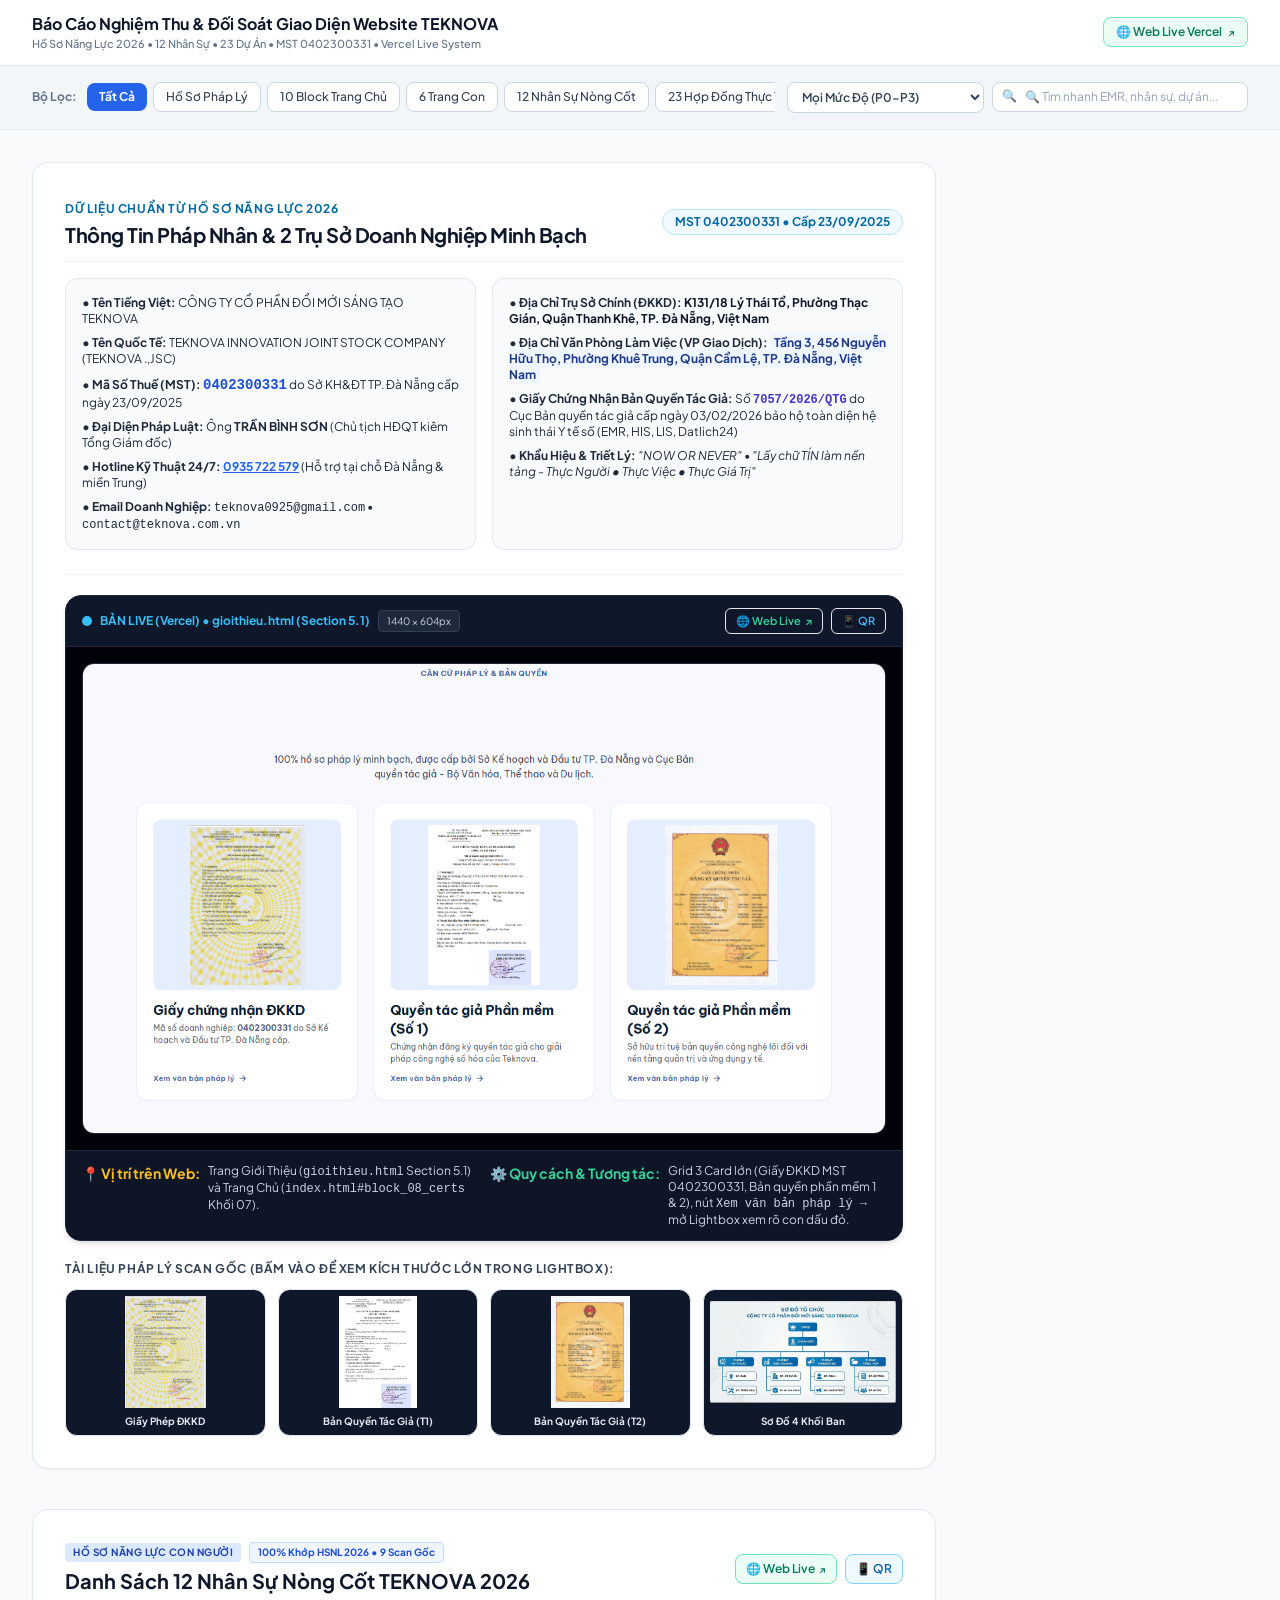
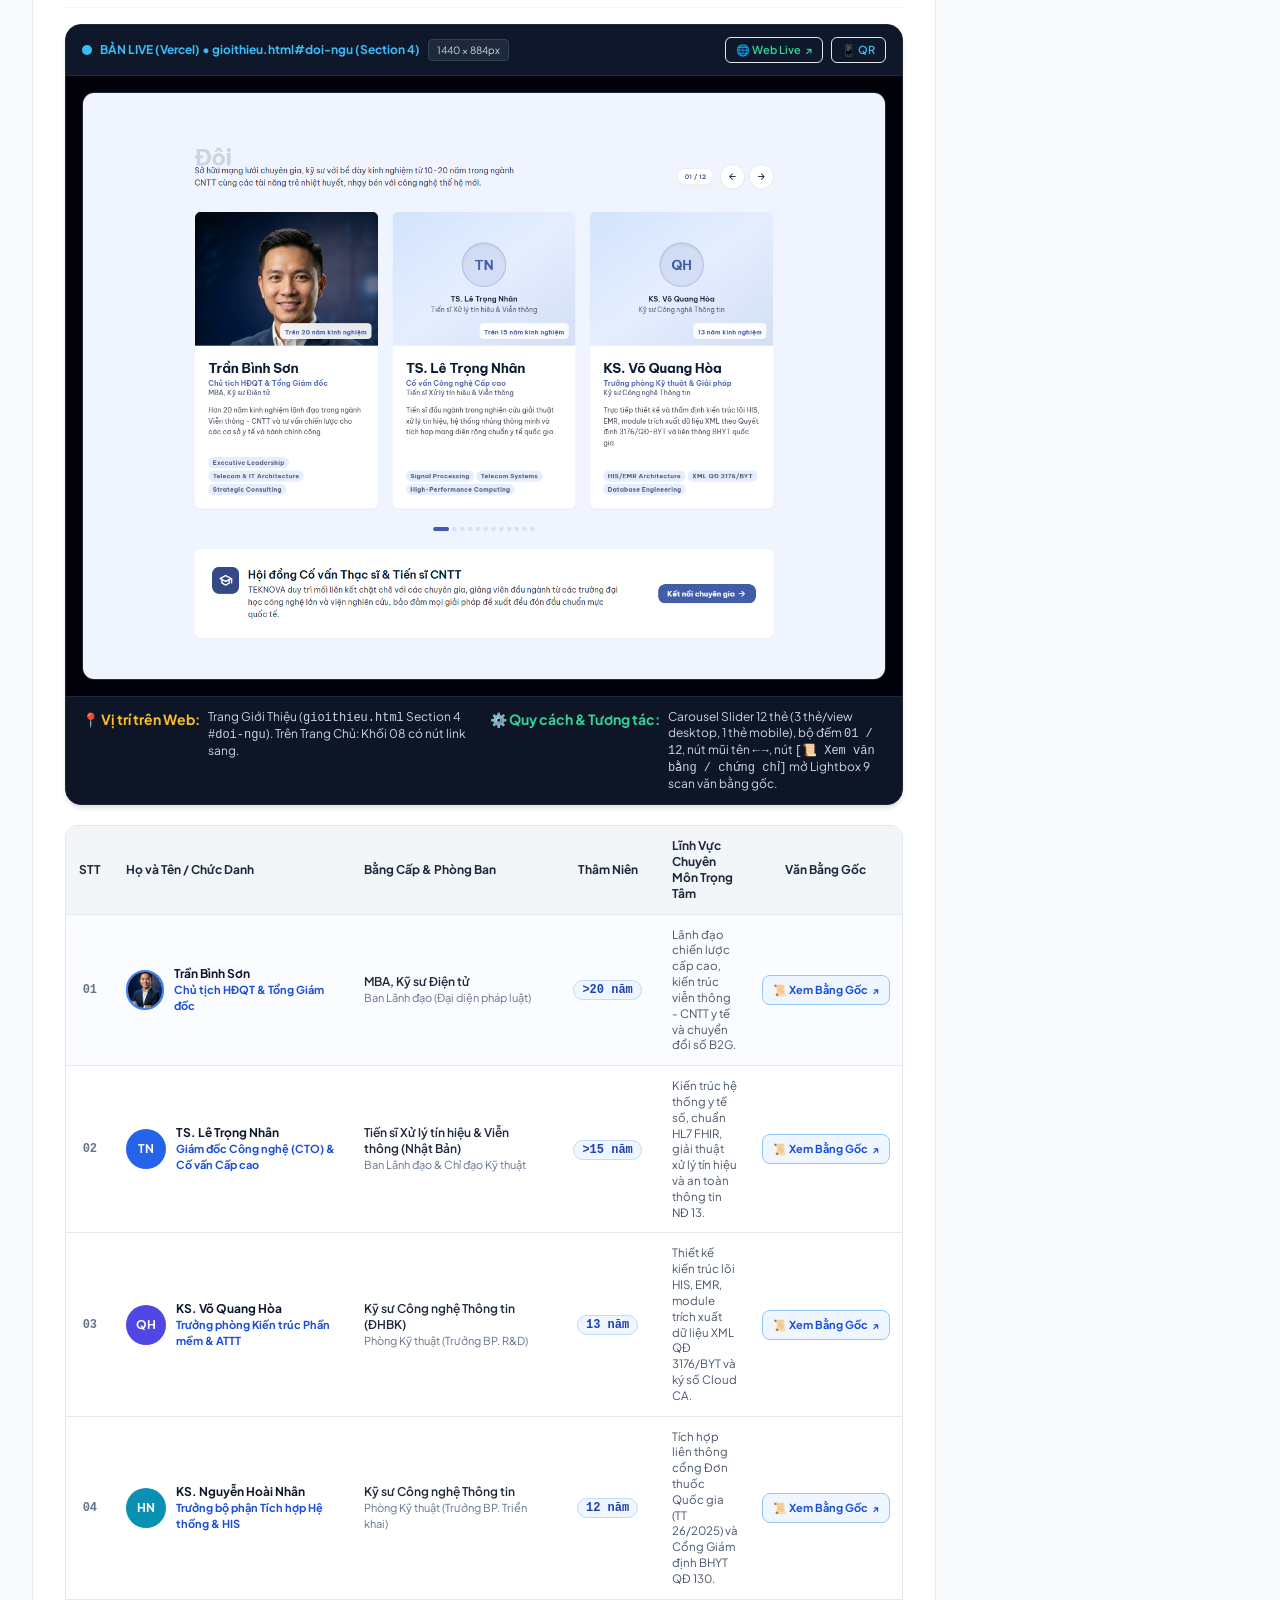
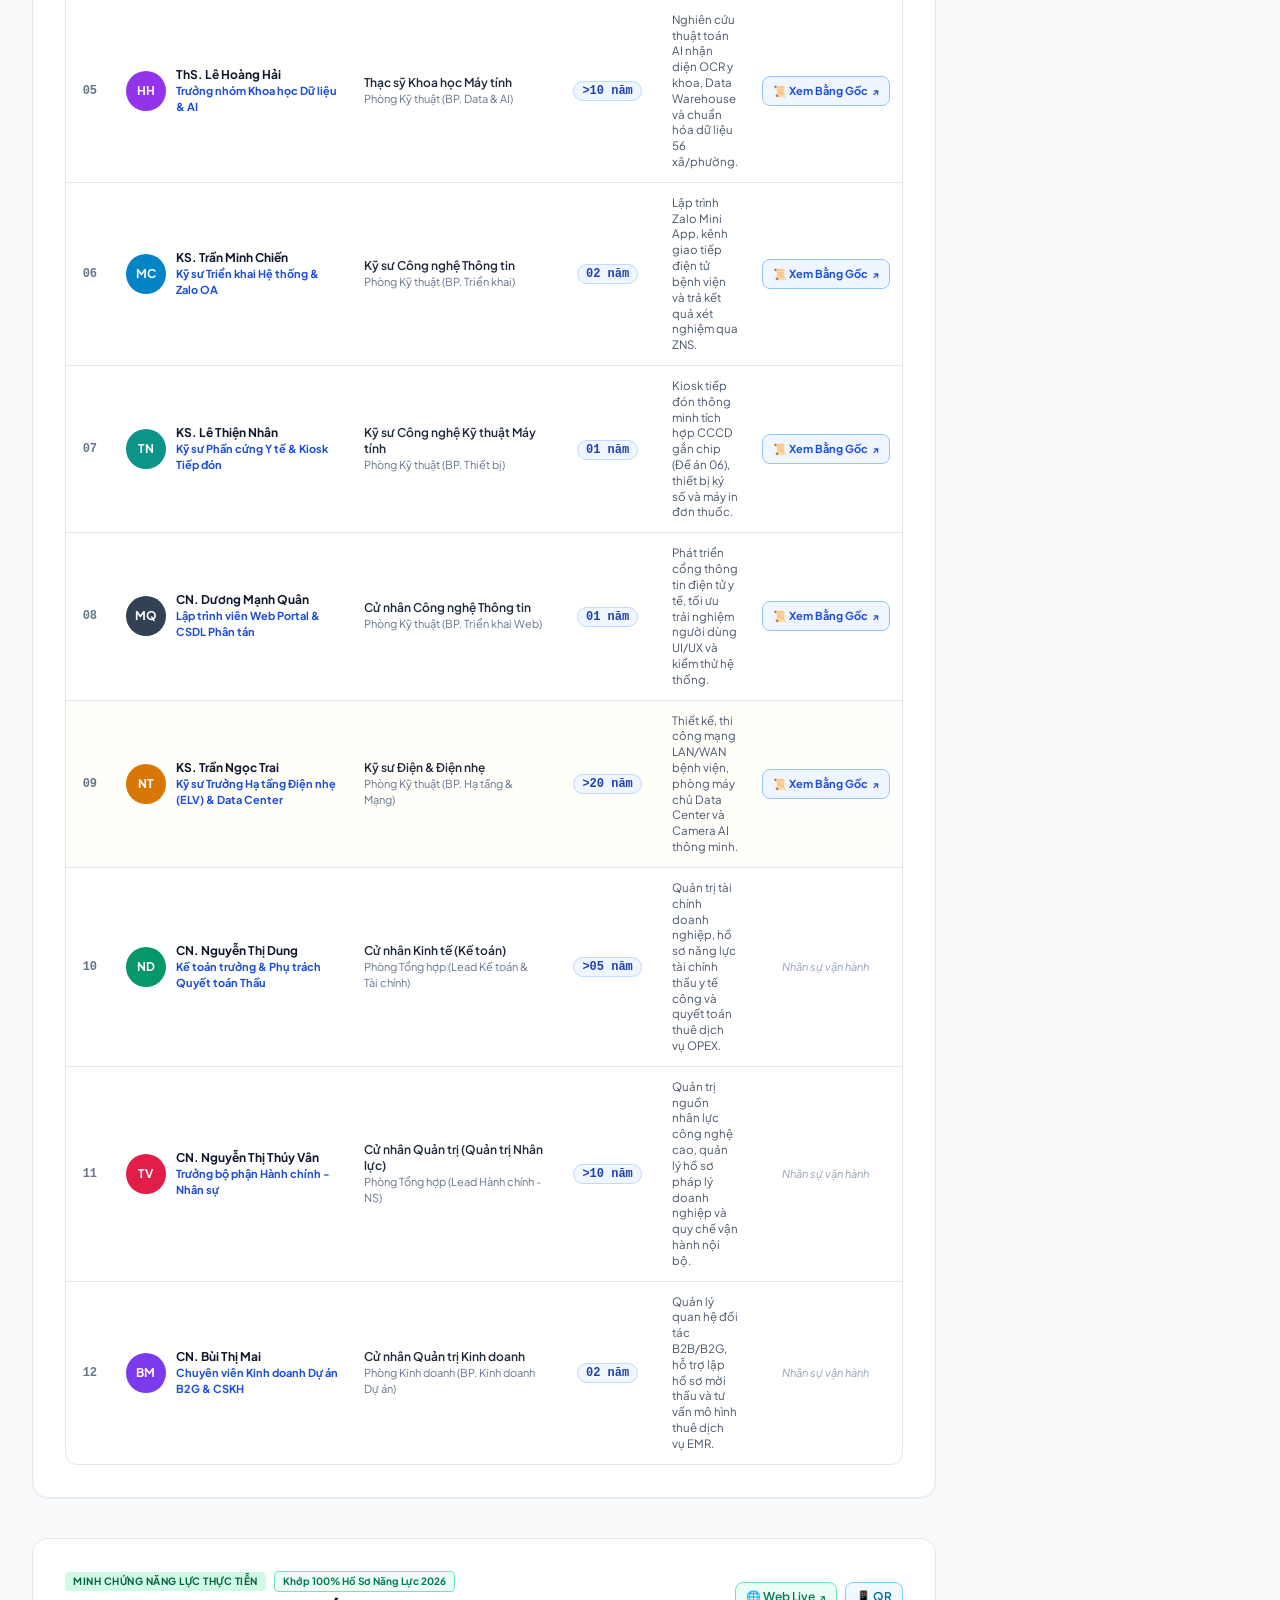
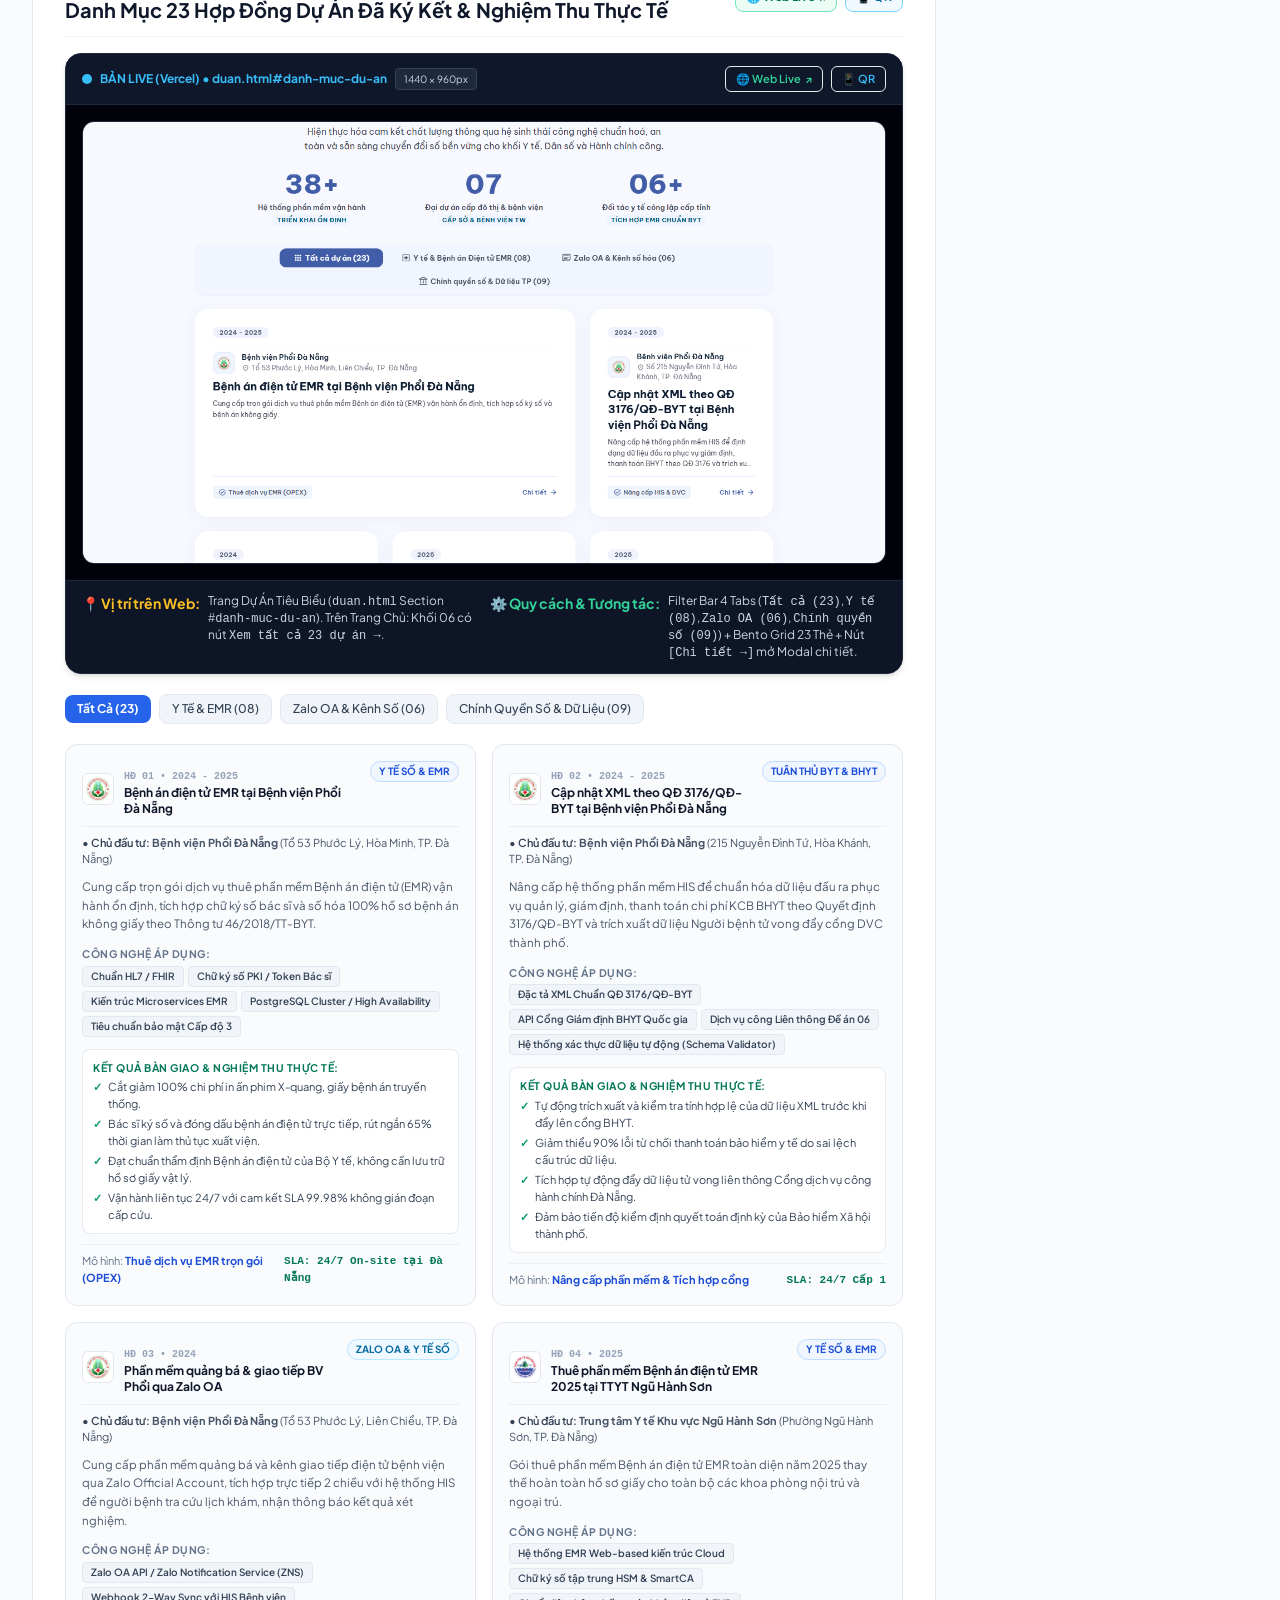
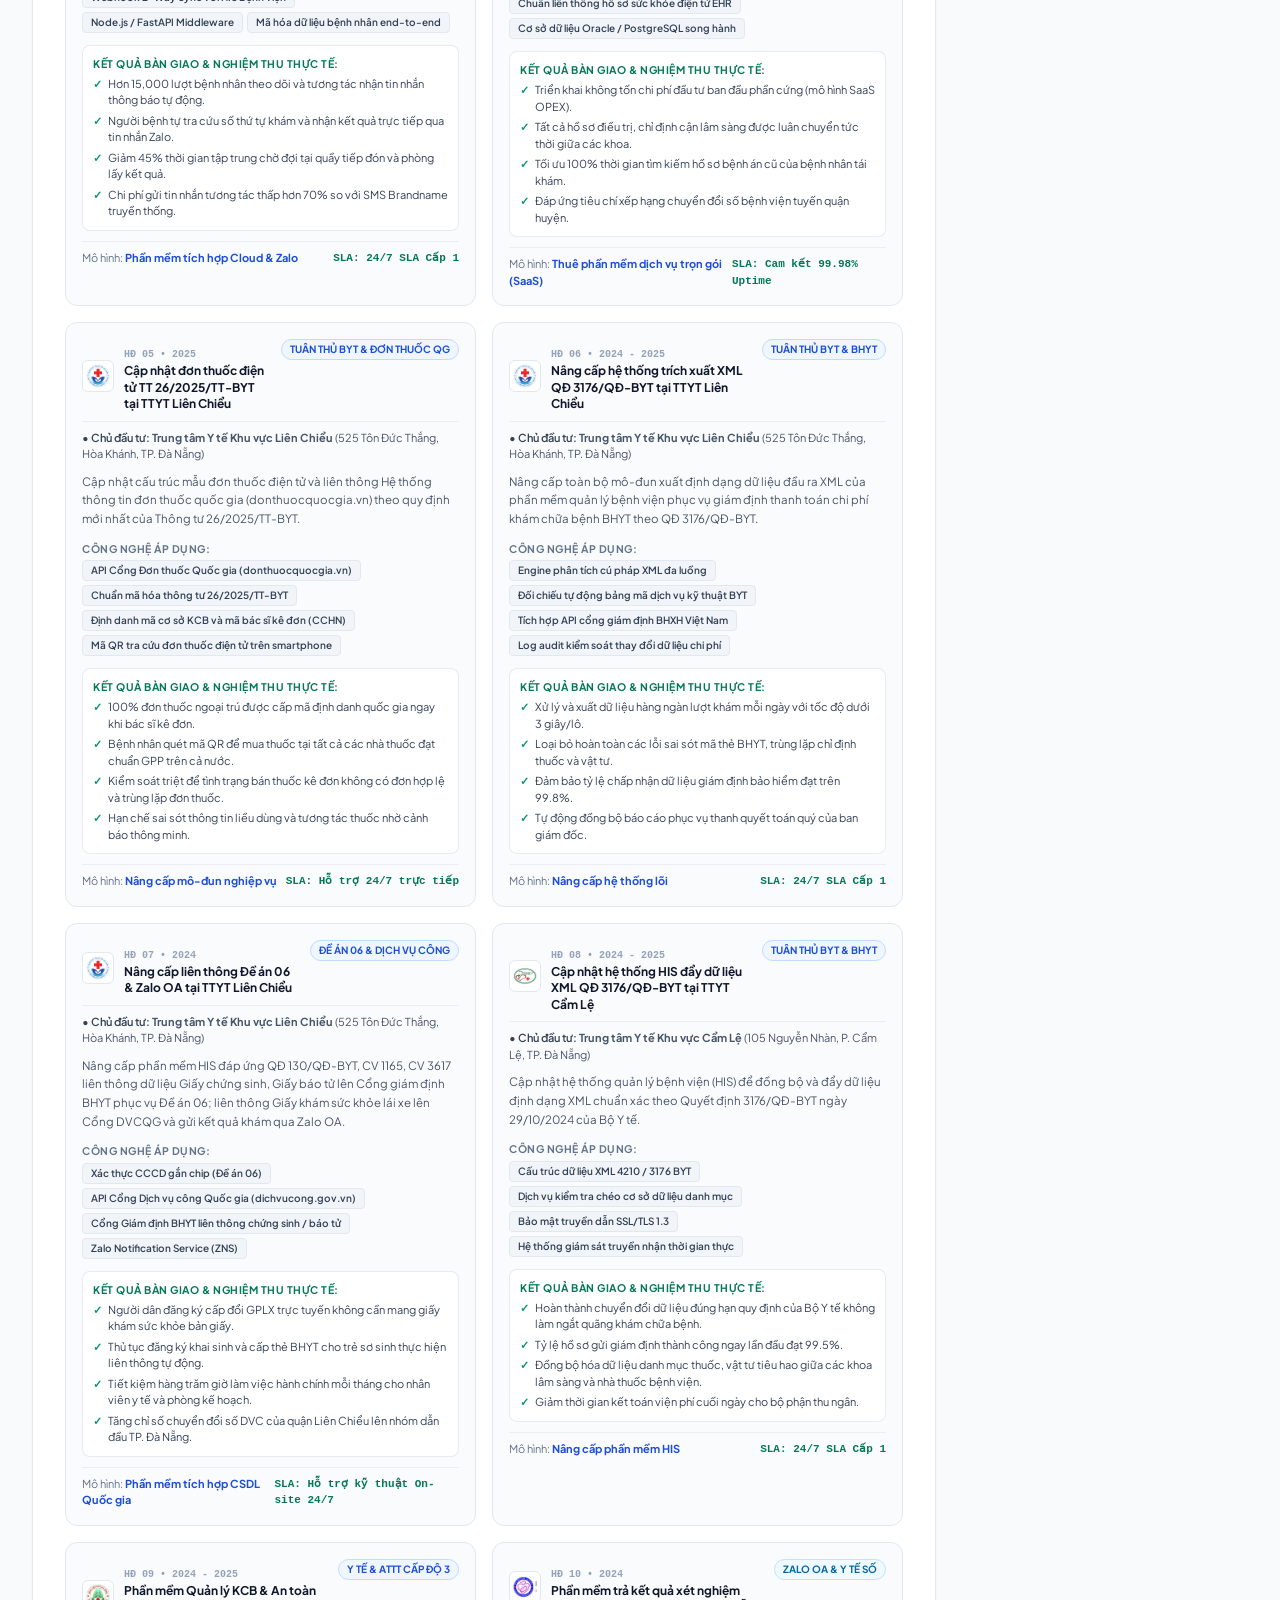
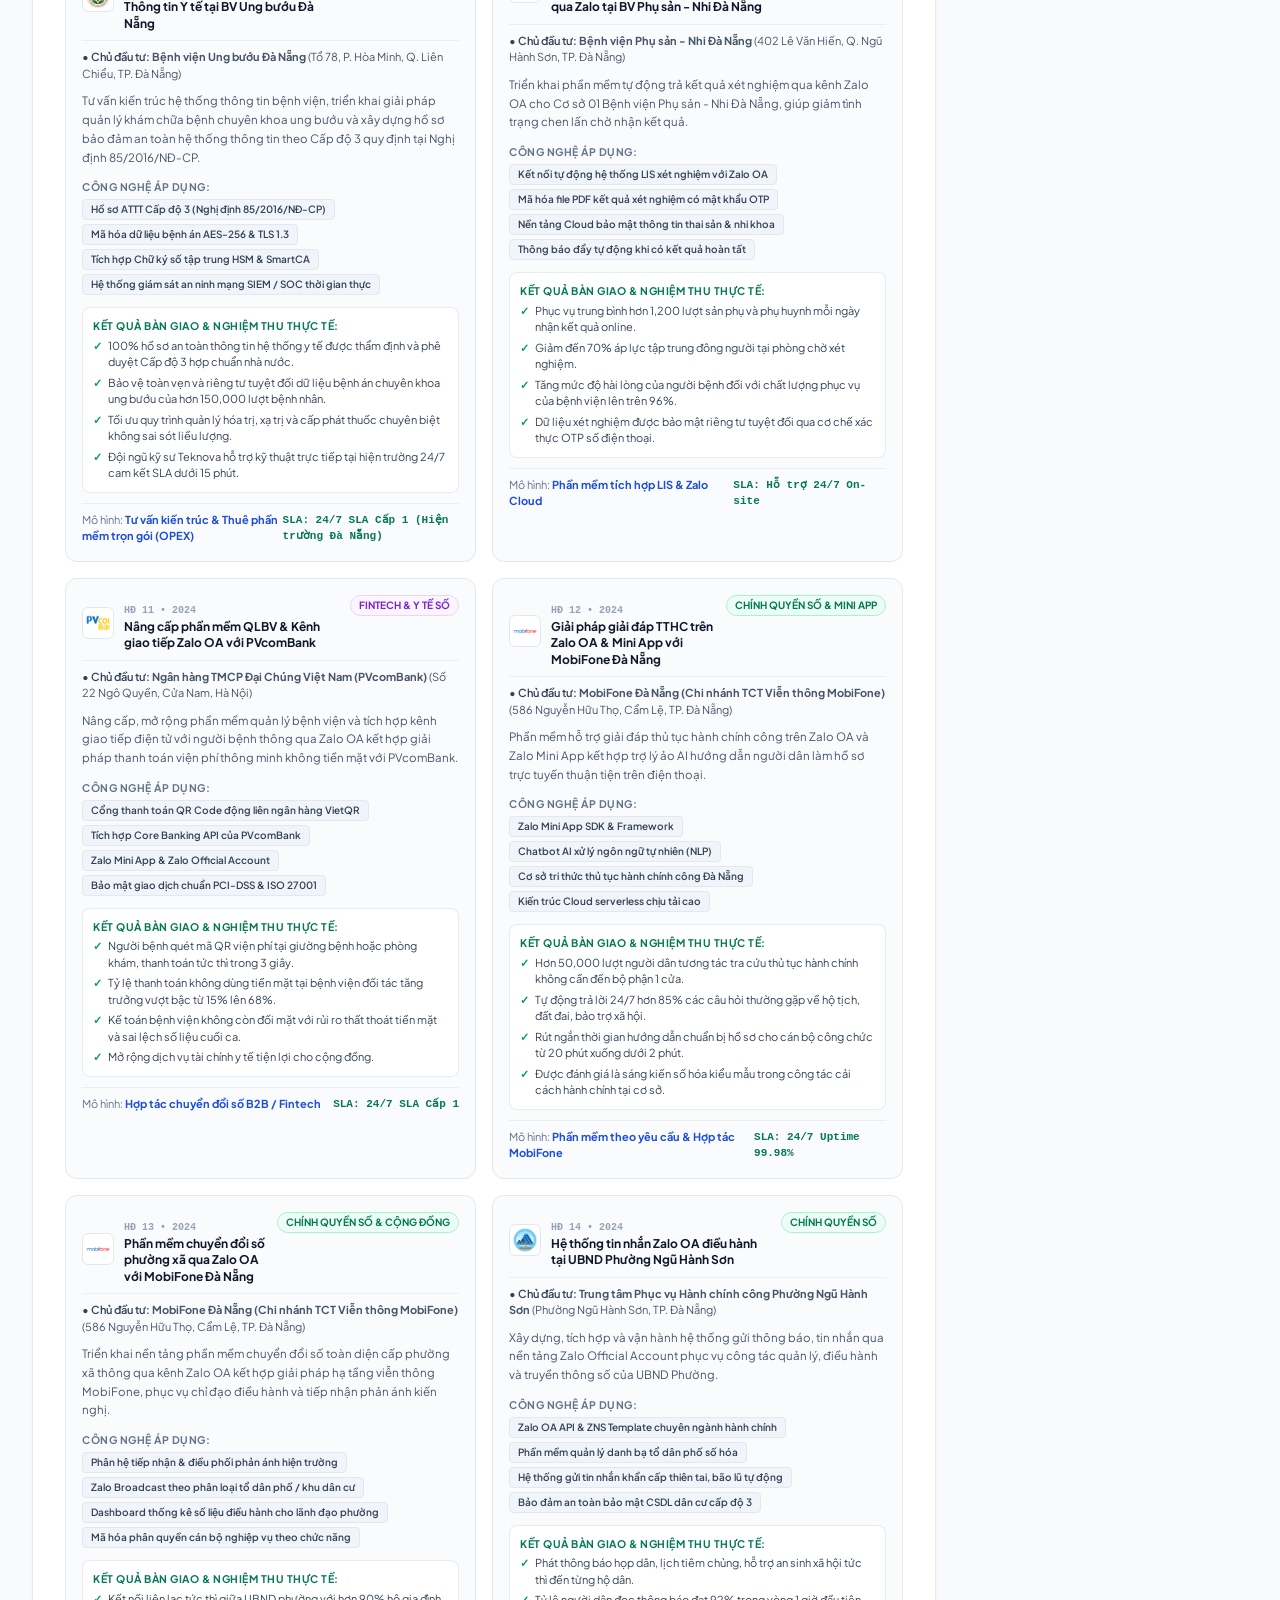
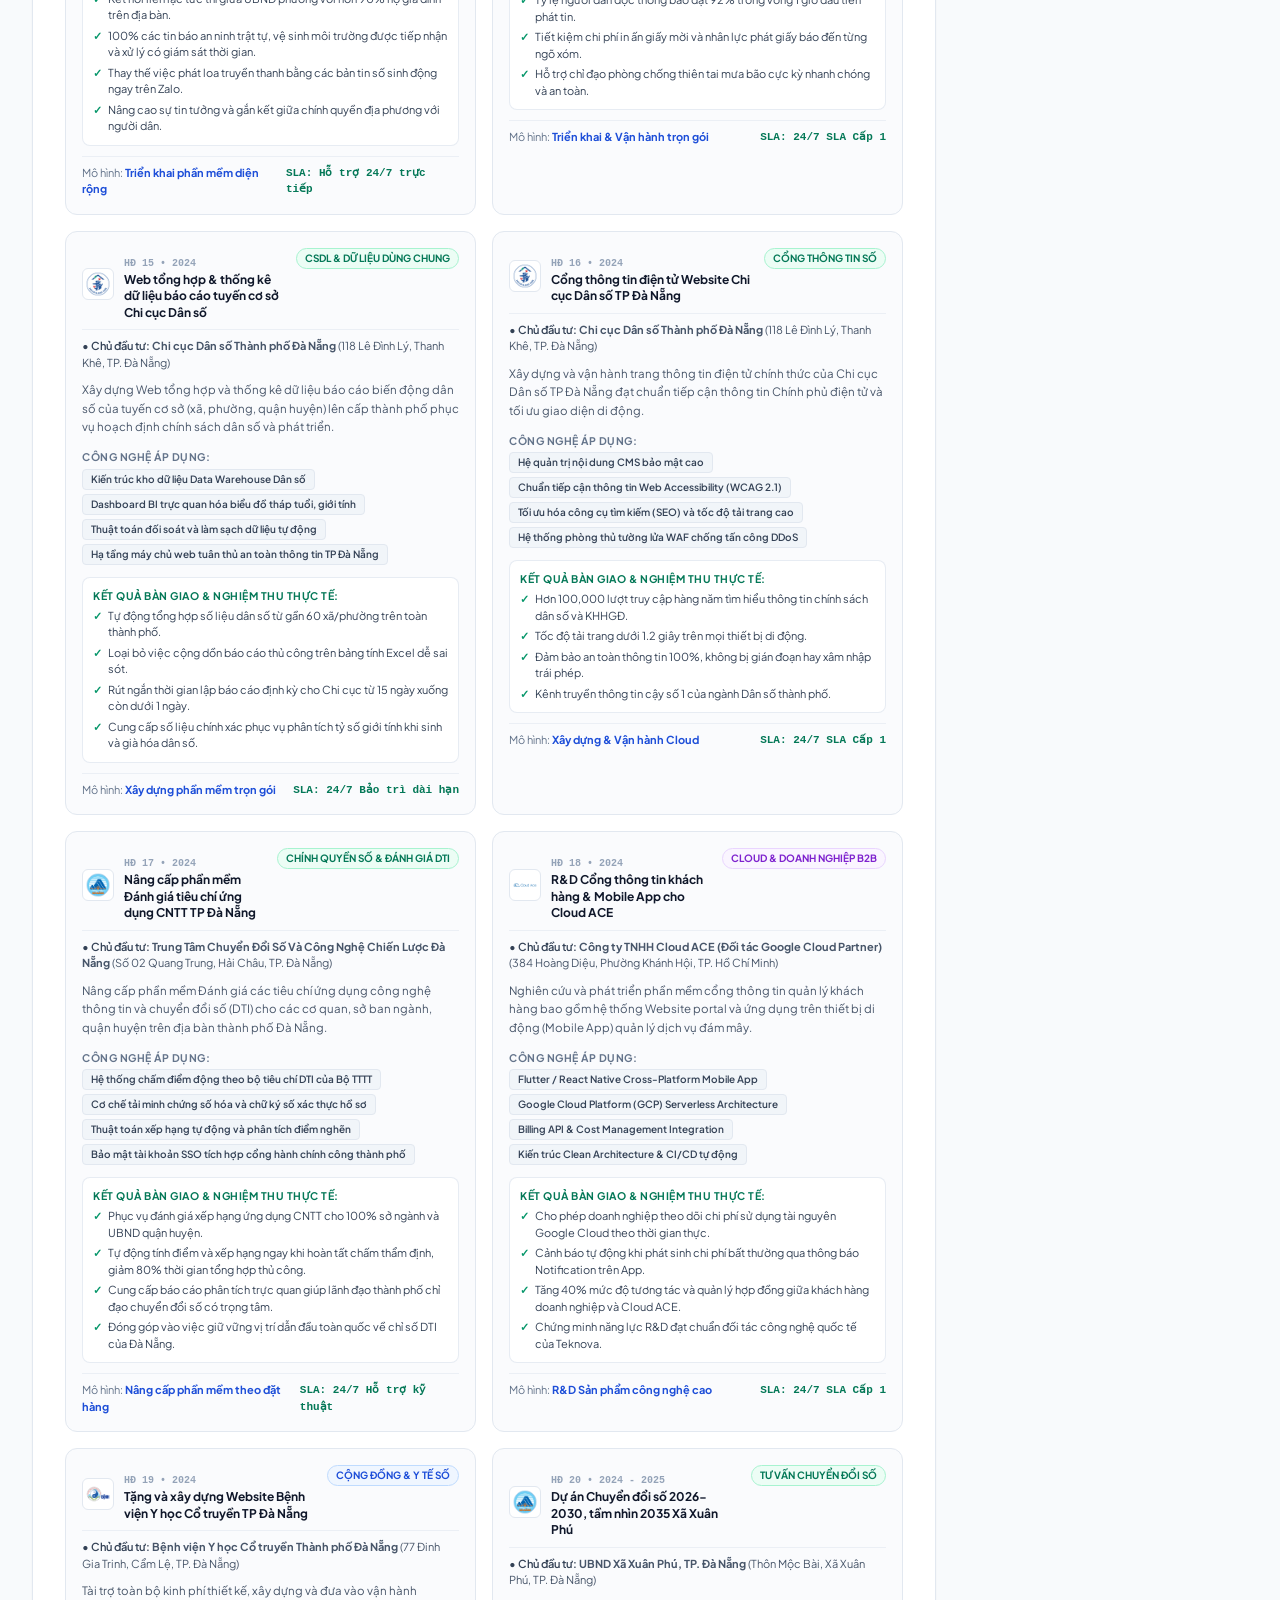
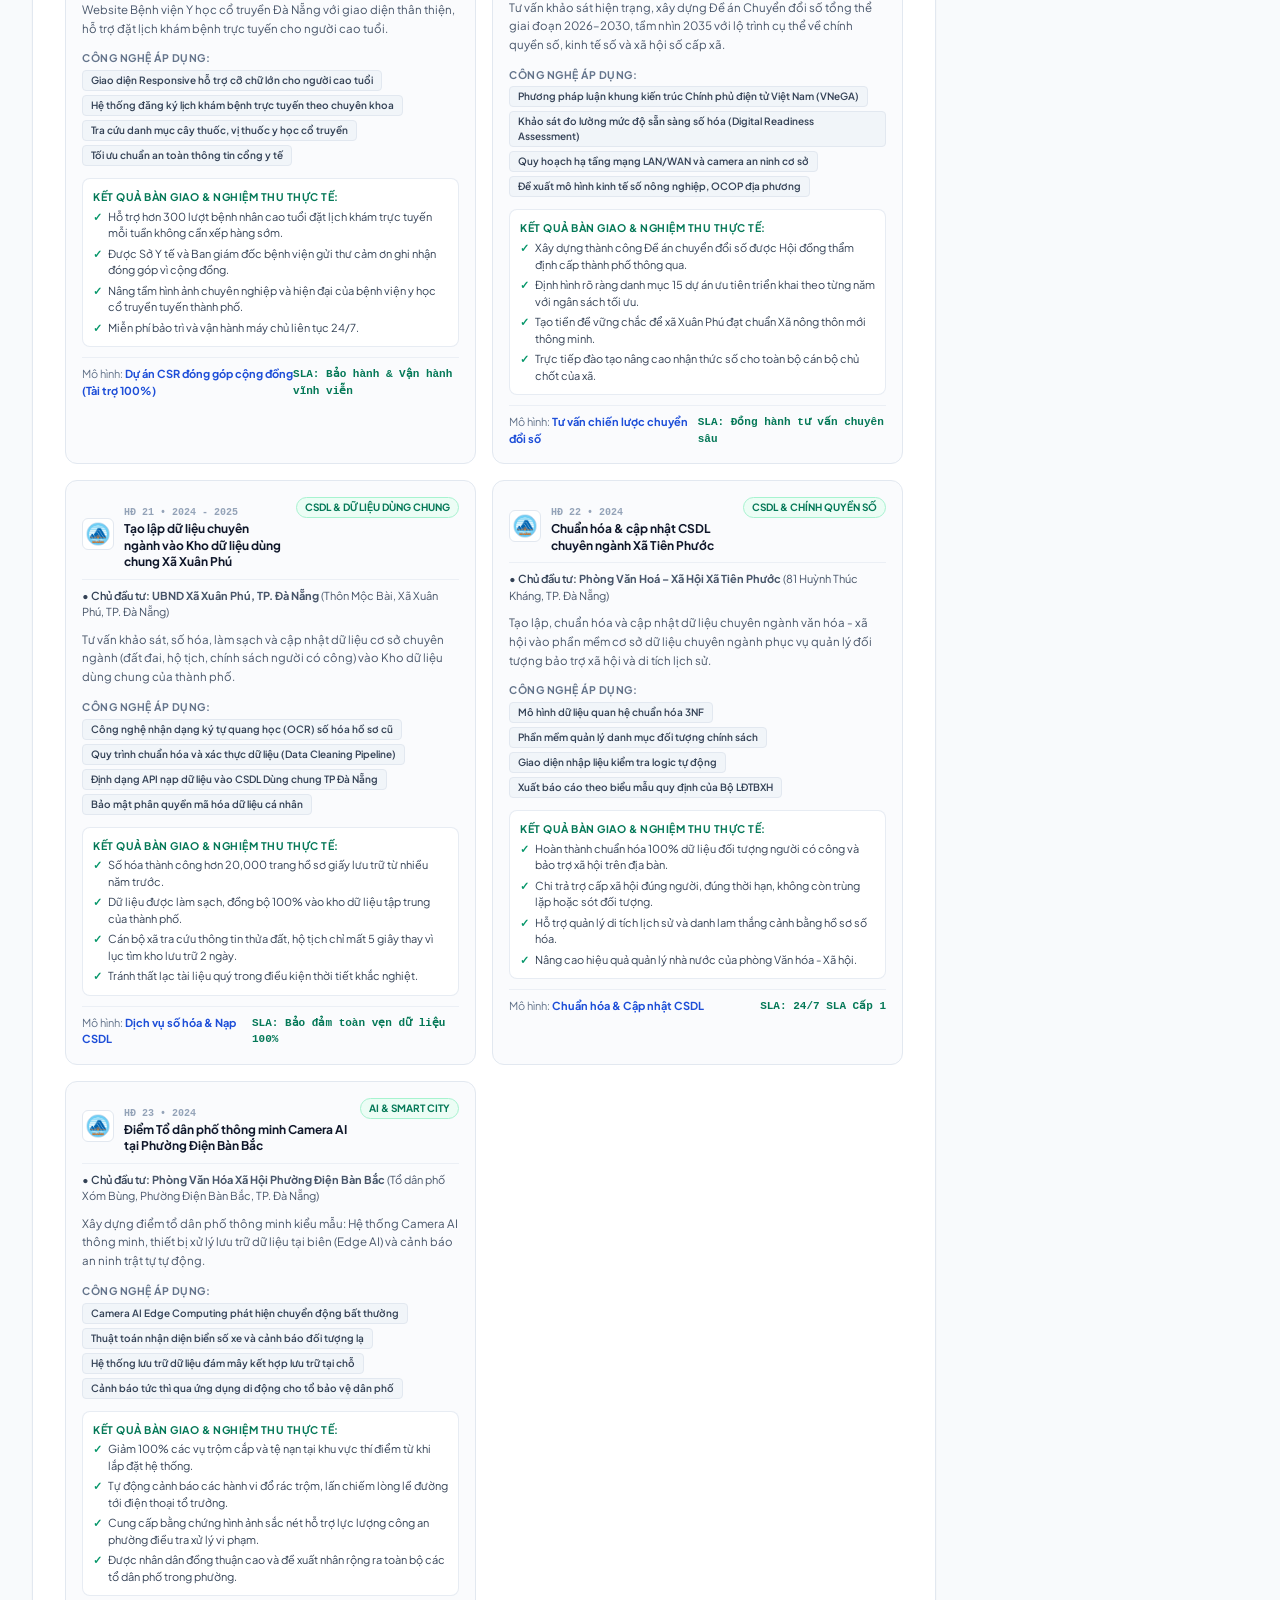
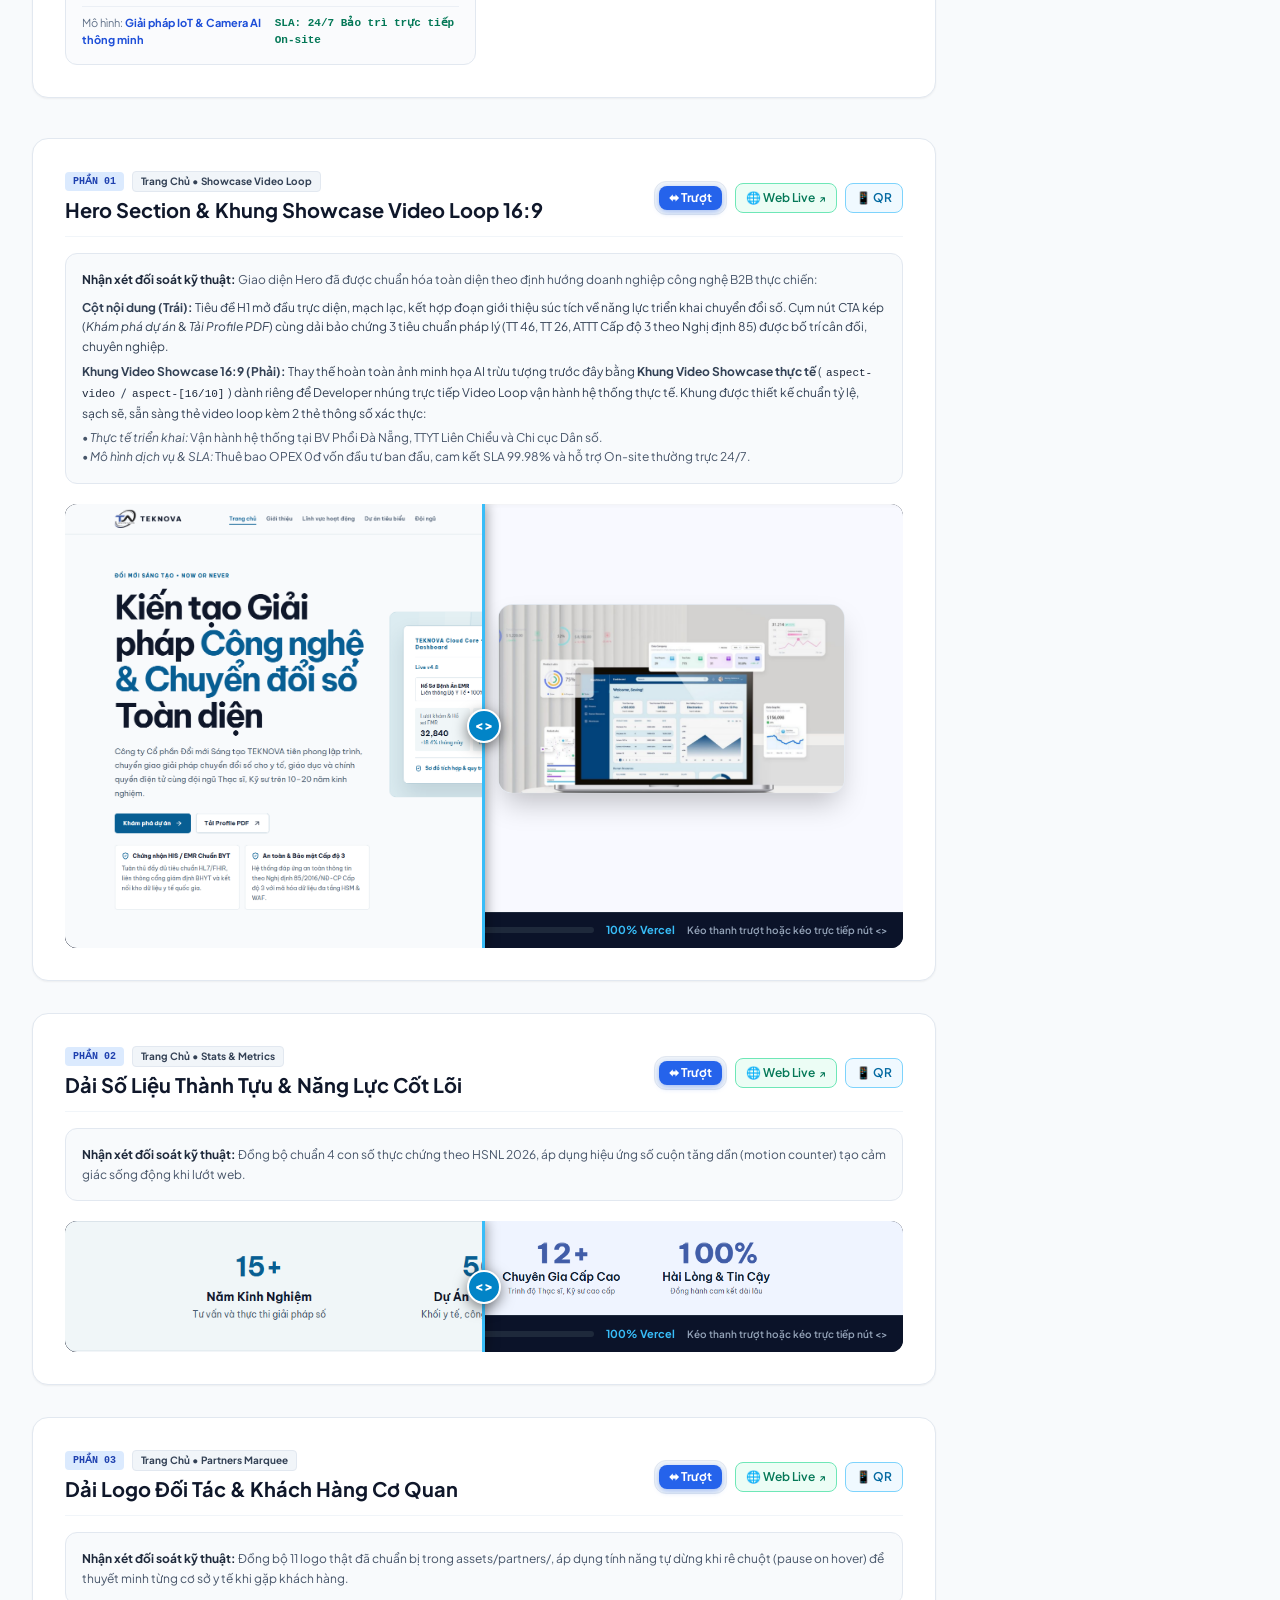
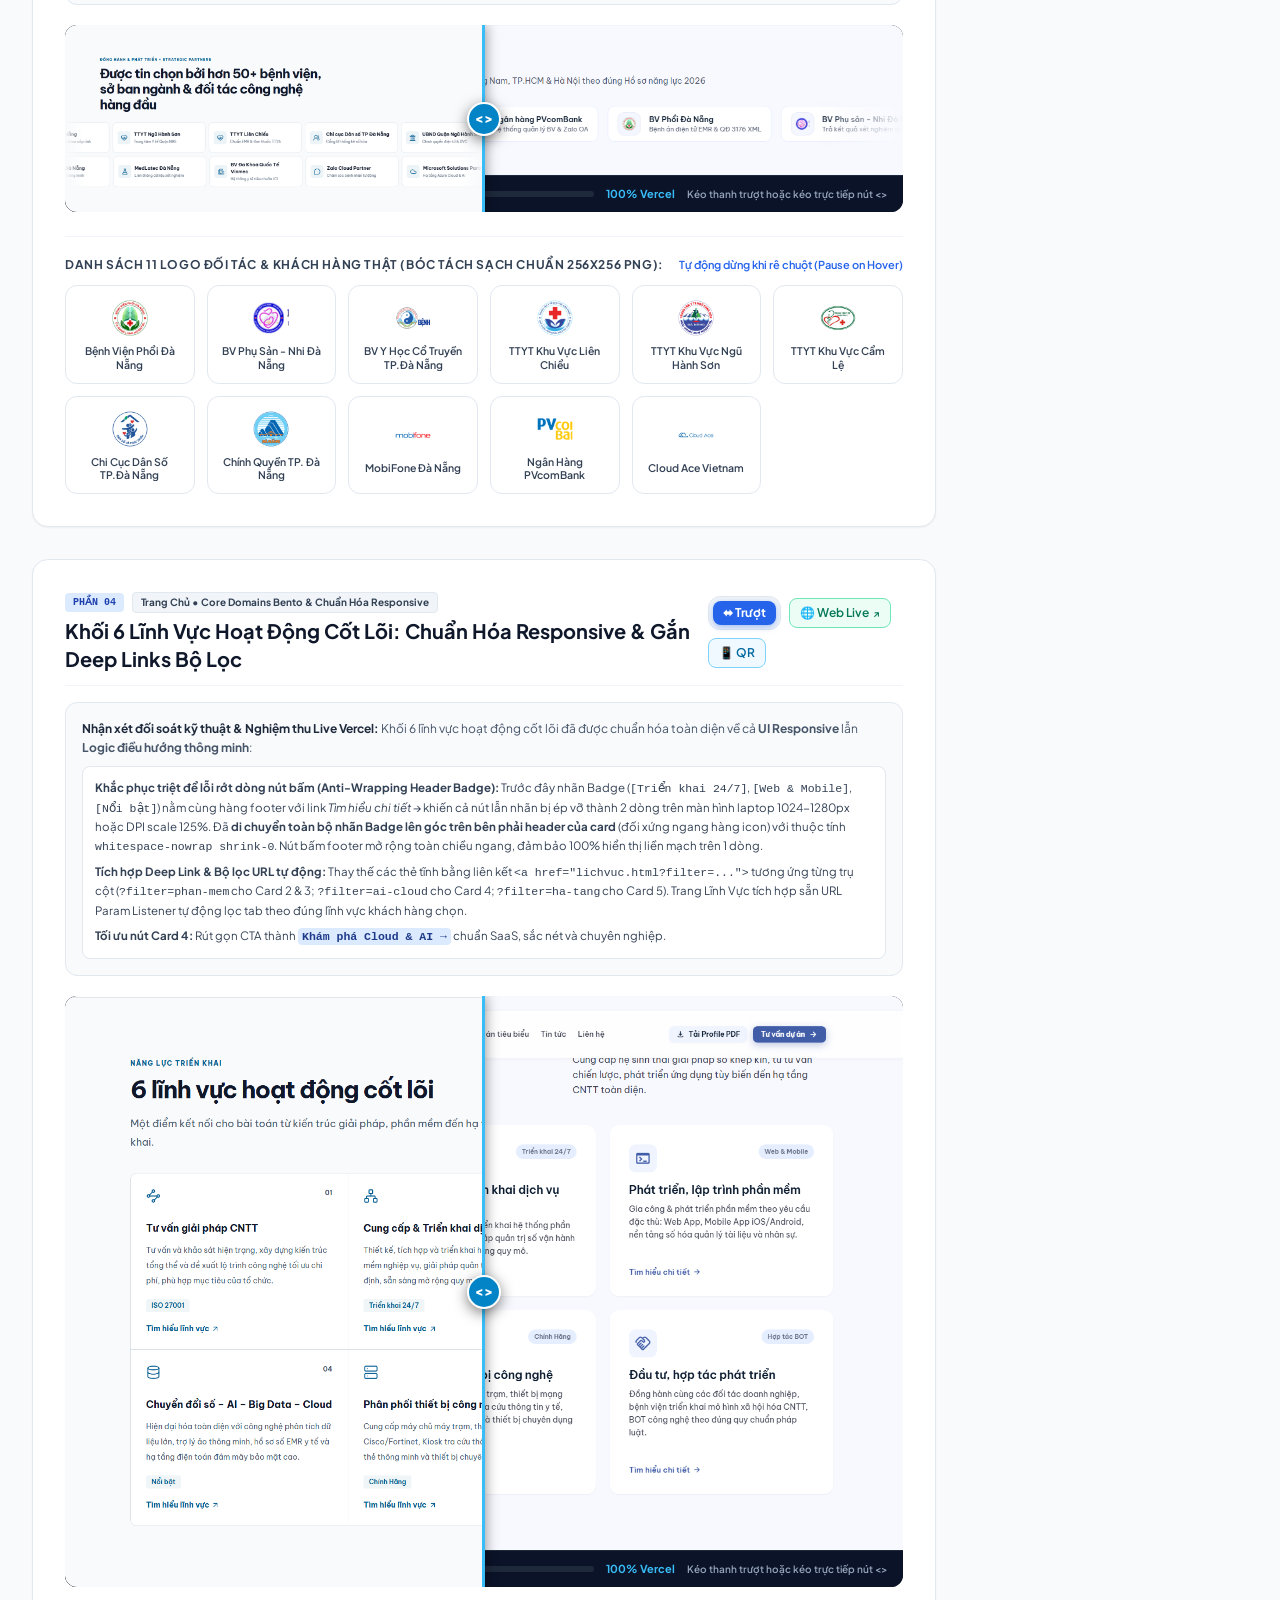
==== index.html @ 28bc97f8 "feat(audit): publish focused Teknova audit report, visual comparison assets, and downloadable AI pro" ====
<!DOCTYPE html>
<html lang="vi" class="scroll-smooth">
<head>
  <meta charset="UTF-8">
  <meta name="viewport" content="width=device-width, initial-scale=1.0">
  <title>BÁO CÁO ĐỐI SOÁT &amp; NGHIỆM THU WEBSITE TEKNOVA 2026 • FOCUSED AUDIT &amp; INTERACTIVE SHOWCASE</title>
  
  <!-- Tailwind CSS CDN -->
  <script src="https://cdn.tailwindcss.com"></script>
  <link rel="stylesheet" href="assets/css/tailwind.min.css">
  <script>
    tailwind.config = {
      theme: {
        extend: {
          colors: {
            brand: {
              primary: '#415DA8',
              hover: '#344A87',
              light: '#E2EAF5',
              surface: '#F8F9FF',
              low: '#EFF4FF',
              text: '#0B1C30',
              muted: '#434655',
              border: '#C3C6D7'
            }
          }
        }
      }
    }
  </script>
  
  <!-- Google Fonts: Plus Jakarta Sans & Be Vietnam Pro & JetBrains Mono -->
  <link rel="preconnect" href="https://fonts.googleapis.com">
  <link rel="preconnect" href="https://fonts.gstatic.com" crossorigin>
  <link href="https://fonts.googleapis.com/css2?family=Be+Vietnam+Pro:wght@400;500;600;700;800&family=JetBrains+Mono:wght@400;500;600;700&family=Plus+Jakarta+Sans:wght@400;500;600;700;800&display=swap" rel="stylesheet">

  <style>
/* ==========================================================================
   TEKNOVA FOCUSED AUDIT REPORT — OFFLINE RESILIENCE STYLESHEET
   100% Standalone CSS Architecture for Zero-Network Environments
   ========================================================================== */

/* 1. CORE VARIABLES & BASE RESETS */
:root {
  --primary: #415DA8;
  --primary-hover: #344A87;
  --surface: #F8F9FF;
  --surface-low: #EFF4FF;
  --on-surface: #0B1C30;
  --border-color: #e2e8f0;
  --radius-xl: 1rem;
  --radius-2xl: 1.5rem;
}

* {
  box-sizing: border-box;
}

body {
  font-family: 'Plus Jakarta Sans', 'Be Vietnam Pro', -apple-system, BlinkMacSystemFont, "Segoe UI", Roboto, "Helvetica Neue", Arial, sans-serif;
  color: #1e293b;
  background-color: #f8fafc;
  line-height: 1.6;
  margin: 0;
  padding: 0;
}

code, pre {
  font-family: 'JetBrains Mono', Consolas, "SF Mono", Monaco, "Courier New", monospace;
}

/* Custom scrollbars */
::-webkit-scrollbar {
  width: 7px;
  height: 7px;
}
::-webkit-scrollbar-track {
  background: #f1f5f9;
}
::-webkit-scrollbar-thumb {
  background: #cbd5e1;
  border-radius: 4px;
}
::-webkit-scrollbar-thumb:hover {
  background: #94a3b8;
}

/* Zoom cursor & hover */
.img-zoom {
  transition: transform 0.25s cubic-bezier(0.16, 1, 0.3, 1), box-shadow 0.25s cubic-bezier(0.16, 1, 0.3, 1);
  cursor: zoom-in;
}
.img-zoom:hover {
  transform: scale(1.018);
  box-shadow: 0 12px 30px -8px rgba(15, 23, 42, 0.25);
}

/* Sticky sidebar link active state */
.nav-anchor.active {
  background-color: #eff6ff;
  color: #1d4ed8;
  font-weight: 700;
  border-left: 3px solid #2563eb;
}

/* 2. SPLIT BEFORE/AFTER SLIDER STYLING */
.compare-container {
  position: relative;
  width: 100%;
  border-radius: 0.75rem;
  overflow: hidden;
  background-color: #0f172a;
  user-select: none;
}

.slider-split-view {
  position: relative;
  width: 100%;
  overflow: hidden;
}

.slider-base-img {
  display: block;
  width: 100%;
  height: auto;
  object-fit: cover;
}

.slider-overlay-wrap {
  position: absolute;
  top: 0;
  left: 0;
  bottom: 0;
  width: 50%;
  overflow: hidden;
  border-right: 2px solid #38bdf8;
  background-color: #0f172a;
  box-shadow: 2px 0 12px rgba(0,0,0,0.4);
  z-index: 5;
}

.slider-overlay-img {
  display: block;
  width: 100%;
  height: 100%;
  object-fit: cover;
  object-position: left top;
}

.slider-divider-line {
  position: absolute;
  top: 0;
  bottom: 0;
  left: 50%;
  width: 2px;
  background-color: #38bdf8;
  z-index: 10;
  transform: translateX(-50%);
  pointer-events: none;
}

.slider-divider-handle {
  position: absolute;
  top: 50%;
  left: 50%;
  transform: translate(-50%, -50%);
  width: 34px;
  height: 34px;
  border-radius: 9999px;
  background: #0284c7;
  color: #ffffff;
  border: 2px solid #ffffff;
  box-shadow: 0 4px 14px rgba(0,0,0,0.5);
  display: flex;
  align-items: center;
  justify-content: center;
  font-size: 13px;
  font-weight: 800;
  cursor: ew-resize;
  pointer-events: auto;
}

.slider-range-bar {
  display: flex;
  align-items: center;
  gap: 0.75rem;
  padding: 0.6rem 1rem;
  background: #0b1329;
  border-top: 1px solid #1e293b;
  color: #94a3b8;
  font-size: 11px;
  font-weight: 600;
}

.slider-range-input {
  flex: 1;
  height: 6px;
  border-radius: 4px;
  background: #1e293b;
  outline: none;
  -webkit-appearance: none;
  cursor: pointer;
}
.slider-range-input::-webkit-slider-thumb {
  -webkit-appearance: none;
  width: 16px;
  height: 16px;
  border-radius: 50%;
  background: #38bdf8;
  cursor: pointer;
  box-shadow: 0 0 6px rgba(56, 189, 248, 0.8);
}

/* Segmented view mode buttons */
.view-mode-btn.active {
  background-color: #2563eb;
  color: #ffffff;
  font-weight: 700;
  box-shadow: 0 2px 6px rgba(37, 99, 235, 0.4);
}

/* Quick Toggle View */
.quick-toggle-box {
  position: relative;
  width: 100%;
  background-color: #0f172a;
  overflow: hidden;
  border-radius: 0.75rem;
}

/* 3. STRICT OFFLINE ESSENTIAL UTILITIES & MODAL OVERLAYS */
.hidden {
  display: none !important;
}

/* Medical Lightbox Modal */
#medicalLightbox {
  display: none;
  position: fixed !important;
  inset: 0 !important;
  top: 0 !important;
  left: 0 !important;
  right: 0 !important;
  bottom: 0 !important;
  width: 100vw !important;
  height: 100vh !important;
  z-index: 9999 !important;
  background-color: rgba(2, 6, 23, 0.95) !important;
  backdrop-filter: blur(12px);
  -webkit-backdrop-filter: blur(12px);
  align-items: center;
  justify-content: center;
  overflow: hidden;
  user-select: none;
  padding: 0.5rem;
}
#medicalLightbox.active {
  display: flex !important;
}
#medicalLightbox .absolute {
  position: absolute !important;
  z-index: 10000 !important;
}
#medicalLightbox .pointer-events-none {
  pointer-events: none !important;
}
#medicalLightbox .pointer-events-auto {
  pointer-events: auto !important;
}
#lightboxViewport {
  width: 100% !important;
  height: 100% !important;
  display: flex !important;
  align-items: center !important;
  justify-content: center !important;
  overflow: hidden !important;
  cursor: grab;
}
#lightboxViewport.grabbing {
  cursor: grabbing;
}
#lightboxImg {
  max-width: 90vw !important;
  max-height: 85vh !important;
  object-fit: contain !important;
  pointer-events: auto;
}

/* QR Code Modal */
#qrModal {
  display: none;
  position: fixed !important;
  inset: 0 !important;
  top: 0 !important;
  left: 0 !important;
  right: 0 !important;
  bottom: 0 !important;
  width: 100vw !important;
  height: 100vh !important;
  z-index: 9999 !important;
  background-color: rgba(2, 6, 23, 0.85) !important;
  backdrop-filter: blur(8px);
  -webkit-backdrop-filter: blur(8px);
  align-items: center;
  justify-content: center;
  padding: 1rem;
}
#qrModal.active {
  display: flex !important;
}
#qrModal > div {
  position: relative !important;
  z-index: 10000 !important;
}

/* ==========================================================================
   COMPILED TAILWIND CSS UTILITIES (EMBEDDED FOR 100% OFFLINE RESILIENCE)
   ========================================================================== */
*,:after,:before{--tw-border-spacing-x:0;--tw-border-spacing-y:0;--tw-translate-x:0;--tw-translate-y:0;--tw-rotate:0;--tw-skew-x:0;--tw-skew-y:0;--tw-scale-x:1;--tw-scale-y:1;--tw-pan-x: ;--tw-pan-y: ;--tw-pinch-zoom: ;--tw-scroll-snap-strictness:proximity;--tw-gradient-from-position: ;--tw-gradient-via-position: ;--tw-gradient-to-position: ;--tw-ordinal: ;--tw-slashed-zero: ;--tw-numeric-figure: ;--tw-numeric-spacing: ;--tw-numeric-fraction: ;--tw-ring-inset: ;--tw-ring-offset-width:0px;--tw-ring-offset-color:#fff;--tw-ring-color:rgba(59,130,246,.5);--tw-ring-offset-shadow:0 0 #0000;--tw-ring-shadow:0 0 #0000;--tw-shadow:0 0 #0000;--tw-shadow-colored:0 0 #0000;--tw-blur: ;--tw-brightness: ;--tw-contrast: ;--tw-grayscale: ;--tw-hue-rotate: ;--tw-invert: ;--tw-saturate: ;--tw-sepia: ;--tw-drop-shadow: ;--tw-backdrop-blur: ;--tw-backdrop-brightness: ;--tw-backdrop-contrast: ;--tw-backdrop-grayscale: ;--tw-backdrop-hue-rotate: ;--tw-backdrop-invert: ;--tw-backdrop-opacity: ;--tw-backdrop-saturate: ;--tw-backdrop-sepia: ;--tw-contain-size: ;--tw-contain-layout: ;--tw-contain-paint: ;--tw-contain-style: }::backdrop{--tw-border-spacing-x:0;--tw-border-spacing-y:0;--tw-translate-x:0;--tw-translate-y:0;--tw-rotate:0;--tw-skew-x:0;--tw-skew-y:0;--tw-scale-x:1;--tw-scale-y:1;--tw-pan-x: ;--tw-pan-y: ;--tw-pinch-zoom: ;--tw-scroll-snap-strictness:proximity;--tw-gradient-from-position: ;--tw-gradient-via-position: ;--tw-gradient-to-position: ;--tw-ordinal: ;--tw-slashed-zero: ;--tw-numeric-figure: ;--tw-numeric-spacing: ;--tw-numeric-fraction: ;--tw-ring-inset: ;--tw-ring-offset-width:0px;--tw-ring-offset-color:#fff;--tw-ring-color:rgba(59,130,246,.5);--tw-ring-offset-shadow:0 0 #0000;--tw-ring-shadow:0 0 #0000;--tw-shadow:0 0 #0000;--tw-shadow-colored:0 0 #0000;--tw-blur: ;--tw-brightness: ;--tw-contrast: ;--tw-grayscale: ;--tw-hue-rotate: ;--tw-invert: ;--tw-saturate: ;--tw-sepia: ;--tw-drop-shadow: ;--tw-backdrop-blur: ;--tw-backdrop-brightness: ;--tw-backdrop-contrast: ;--tw-backdrop-grayscale: ;--tw-backdrop-hue-rotate: ;--tw-backdrop-invert: ;--tw-backdrop-opacity: ;--tw-backdrop-saturate: ;--tw-backdrop-sepia: ;--tw-contain-size: ;--tw-contain-layout: ;--tw-contain-paint: ;--tw-contain-style: }/*! tailwindcss v3.4.19 | MIT License | https://tailwindcss.com*/*,:after,:before{box-sizing:border-box;border:0 solid #e5e7eb}:after,:before{--tw-content:""}:host,html{line-height:1.5;-webkit-text-size-adjust:100%;-moz-tab-size:4;-o-tab-size:4;tab-size:4;font-family:ui-sans-serif,system-ui,sans-serif,Apple Color Emoji,Segoe UI Emoji,Segoe UI Symbol,Noto Color Emoji;font-feature-settings:normal;font-variation-settings:normal;-webkit-tap-highlight-color:transparent}body{margin:0;line-height:inherit}hr{height:0;color:inherit;border-top-width:1px}abbr:where([title]){-webkit-text-decoration:underline dotted;text-decoration:underline dotted}h1,h2,h3,h4,h5,h6{font-size:inherit;font-weight:inherit}a{color:inherit;text-decoration:inherit}b,strong{font-weight:bolder}code,kbd,pre,samp{font-family:ui-monospace,SFMono-Regular,Menlo,Monaco,Consolas,Liberation Mono,Courier New,monospace;font-feature-settings:normal;font-variation-settings:normal;font-size:1em}small{font-size:80%}sub,sup{font-size:75%;line-height:0;position:relative;vertical-align:baseline}sub{bottom:-.25em}sup{top:-.5em}table{text-indent:0;border-color:inherit;border-collapse:collapse}button,input,optgroup,select,textarea{font-family:inherit;font-feature-settings:inherit;font-variation-settings:inherit;font-size:100%;font-weight:inherit;line-height:inherit;letter-spacing:inherit;color:inherit;margin:0;padding:0}button,select{text-transform:none}button,input:where([type=button]),input:where([type=reset]),input:where([type=submit]){-webkit-appearance:button;background-color:transparent;background-image:none}:-moz-focusring{outline:auto}:-moz-ui-invalid{box-shadow:none}progress{vertical-align:baseline}::-webkit-inner-spin-button,::-webkit-outer-spin-button{height:auto}[type=search]{-webkit-appearance:textfield;outline-offset:-2px}::-webkit-search-decoration{-webkit-appearance:none}::-webkit-file-upload-button{-webkit-appearance:button;font:inherit}summary{display:list-item}blockquote,dd,dl,figure,h1,h2,h3,h4,h5,h6,hr,p,pre{margin:0}fieldset{margin:0}fieldset,legend{padding:0}menu,ol,ul{list-style:none;margin:0;padding:0}dialog{padding:0}textarea{resize:vertical}input::-moz-placeholder,textarea::-moz-placeholder{opacity:1;color:#9ca3af}input::placeholder,textarea::placeholder{opacity:1;color:#9ca3af}[role=button],button{cursor:pointer}:disabled{cursor:default}audio,canvas,embed,iframe,img,object,svg,video{display:block;vertical-align:middle}img,video{max-width:100%;height:auto}[hidden]:where(:not([hidden=until-found])){display:none}.pointer-events-none{pointer-events:none}.pointer-events-auto{pointer-events:auto}.fixed{position:fixed}.absolute{position:absolute}.relative{position:relative}.sticky{position:sticky}.inset-0{inset:0}.left-2\.5{left:.625rem}.left-3{left:.75rem}.right-2{right:.5rem}.right-3{right:.75rem}.right-4{right:1rem}.top-0{top:0}.top-1\.5{top:.375rem}.top-14{top:3.5rem}.top-28{top:7rem}.top-3{top:.75rem}.top-4{top:1rem}.z-20{z-index:20}.z-30{z-index:30}.z-40{z-index:40}.z-50{z-index:50}.mx-auto{margin-left:auto;margin-right:auto}.mb-0{margin-bottom:0}.mb-0\.5{margin-bottom:.125rem}.mb-1{margin-bottom:.25rem}.mb-1\.5{margin-bottom:.375rem}.mb-2{margin-bottom:.5rem}.mb-2\.5{margin-bottom:.625rem}.mb-3{margin-bottom:.75rem}.mb-4{margin-bottom:1rem}.mb-5{margin-bottom:1.25rem}.mb-6{margin-bottom:1.5rem}.ml-auto{margin-left:auto}.mr-1{margin-right:.25rem}.mt-0\.5{margin-top:.125rem}.mt-1{margin-top:.25rem}.mt-1\.5{margin-top:.375rem}.mt-12{margin-top:3rem}.mt-2{margin-top:.5rem}.mt-4{margin-top:1rem}.mt-6{margin-top:1.5rem}.line-clamp-2{overflow:hidden;display:-webkit-box;-webkit-box-orient:vertical;-webkit-line-clamp:2}.block{display:block}.flex{display:flex}.table{display:table}.grid{display:grid}.contents{display:contents}.hidden{display:none}.h-10{height:2.5rem}.h-2{height:.5rem}.h-2\.5{height:.625rem}.h-28{height:7rem}.h-44{height:11rem}.h-56{height:14rem}.h-8{height:2rem}.h-auto{height:auto}.h-full{height:100%}.max-h-\[88vh\]{max-height:88vh}.w-10{width:2.5rem}.w-12{width:3rem}.w-16{width:4rem}.w-2{width:.5rem}.w-2\.5{width:.625rem}.w-20{width:5rem}.w-24{width:6rem}.w-28{width:7rem}.w-32{width:8rem}.w-36{width:9rem}.w-44{width:11rem}.w-48{width:12rem}.w-56{width:14rem}.w-64{width:16rem}.w-8{width:2rem}.w-auto{width:auto}.w-full{width:100%}.max-w-3xl{max-width:48rem}.max-w-7xl{max-width:80rem}.max-w-\[200px\]{max-width:200px}.max-w-\[60vw\]{max-width:60vw}.max-w-full{max-width:100%}.max-w-none{max-width:none}.max-w-sm{max-width:24rem}.flex-1{flex:1 1 0%}.shrink-0{flex-shrink:0}.border-collapse{border-collapse:collapse}.origin-center{transform-origin:center}.transform{transform:translate(var(--tw-translate-x),var(--tw-translate-y)) rotate(var(--tw-rotate)) skewX(var(--tw-skew-x)) skewY(var(--tw-skew-y)) scaleX(var(--tw-scale-x)) scaleY(var(--tw-scale-y))}@keyframes pulse{50%{opacity:.5}}.animate-pulse{animation:pulse 2s cubic-bezier(.4,0,.6,1) infinite}.cursor-pointer{cursor:pointer}.select-none{-webkit-user-select:none;-moz-user-select:none;user-select:none}.list-none{list-style-type:none}.grid-cols-1{grid-template-columns:repeat(1,minmax(0,1fr))}.grid-cols-2{grid-template-columns:repeat(2,minmax(0,1fr))}.flex-col{flex-direction:column}.flex-wrap{flex-wrap:wrap}.items-start{align-items:flex-start}.items-center{align-items:center}.items-stretch{align-items:stretch}.justify-center{justify-content:center}.justify-between{justify-content:space-between}.gap-1{gap:.25rem}.gap-1\.5{gap:.375rem}.gap-2{gap:.5rem}.gap-2\.5{gap:.625rem}.gap-3{gap:.75rem}.gap-4{gap:1rem}.gap-8{gap:2rem}.space-y-1>:not([hidden])~:not([hidden]){--tw-space-y-reverse:0;margin-top:calc(.25rem*(1 - var(--tw-space-y-reverse)));margin-bottom:calc(.25rem*var(--tw-space-y-reverse))}.space-y-1\.5>:not([hidden])~:not([hidden]){--tw-space-y-reverse:0;margin-top:calc(.375rem*(1 - var(--tw-space-y-reverse)));margin-bottom:calc(.375rem*var(--tw-space-y-reverse))}.space-y-10>:not([hidden])~:not([hidden]){--tw-space-y-reverse:0;margin-top:calc(2.5rem*(1 - var(--tw-space-y-reverse)));margin-bottom:calc(2.5rem*var(--tw-space-y-reverse))}.space-y-2>:not([hidden])~:not([hidden]){--tw-space-y-reverse:0;margin-top:calc(.5rem*(1 - var(--tw-space-y-reverse)));margin-bottom:calc(.5rem*var(--tw-space-y-reverse))}.space-y-3>:not([hidden])~:not([hidden]){--tw-space-y-reverse:0;margin-top:calc(.75rem*(1 - var(--tw-space-y-reverse)));margin-bottom:calc(.75rem*var(--tw-space-y-reverse))}.space-y-6>:not([hidden])~:not([hidden]){--tw-space-y-reverse:0;margin-top:calc(1.5rem*(1 - var(--tw-space-y-reverse)));margin-bottom:calc(1.5rem*var(--tw-space-y-reverse))}.space-y-8>:not([hidden])~:not([hidden]){--tw-space-y-reverse:0;margin-top:calc(2rem*(1 - var(--tw-space-y-reverse)));margin-bottom:calc(2rem*var(--tw-space-y-reverse))}.divide-y>:not([hidden])~:not([hidden]){--tw-divide-y-reverse:0;border-top-width:calc(1px*(1 - var(--tw-divide-y-reverse)));border-bottom-width:calc(1px*var(--tw-divide-y-reverse))}.divide-slate-200>:not([hidden])~:not([hidden]){--tw-divide-opacity:1;border-color:rgb(226 232 240/var(--tw-divide-opacity,1))}.overflow-hidden{overflow:hidden}.overflow-x-auto{overflow-x:auto}.overflow-y-auto{overflow-y:auto}.scroll-smooth{scroll-behavior:smooth}.truncate{overflow:hidden;text-overflow:ellipsis}.truncate,.whitespace-nowrap{white-space:nowrap}.rounded{border-radius:.25rem}.rounded-2xl{border-radius:1rem}.rounded-3xl{border-radius:1.5rem}.rounded-full{border-radius:9999px}.rounded-lg{border-radius:.5rem}.rounded-md{border-radius:.375rem}.rounded-xl{border-radius:.75rem}.border{border-width:1px}.border-2{border-width:2px}.border-b{border-bottom-width:1px}.border-b-2{border-bottom-width:2px}.border-t{border-top-width:1px}.border-t-2{border-top-width:2px}.border-blue-200{--tw-border-opacity:1;border-color:rgb(191 219 254/var(--tw-border-opacity,1))}.border-blue-300{--tw-border-opacity:1;border-color:rgb(147 197 253/var(--tw-border-opacity,1))}.border-blue-400\/30{border-color:rgba(96,165,250,.3)}.border-blue-500{--tw-border-opacity:1;border-color:rgb(59 130 246/var(--tw-border-opacity,1))}.border-emerald-200{--tw-border-opacity:1;border-color:rgb(167 243 208/var(--tw-border-opacity,1))}.border-emerald-300{--tw-border-opacity:1;border-color:rgb(110 231 183/var(--tw-border-opacity,1))}.border-emerald-400\/30{border-color:rgba(52,211,153,.3)}.border-emerald-800{--tw-border-opacity:1;border-color:rgb(6 95 70/var(--tw-border-opacity,1))}.border-purple-200{--tw-border-opacity:1;border-color:rgb(233 213 255/var(--tw-border-opacity,1))}.border-purple-800{--tw-border-opacity:1;border-color:rgb(107 33 168/var(--tw-border-opacity,1))}.border-sky-200{--tw-border-opacity:1;border-color:rgb(186 230 253/var(--tw-border-opacity,1))}.border-sky-300{--tw-border-opacity:1;border-color:rgb(125 211 252/var(--tw-border-opacity,1))}.border-sky-500{--tw-border-opacity:1;border-color:rgb(14 165 233/var(--tw-border-opacity,1))}.border-sky-800{--tw-border-opacity:1;border-color:rgb(7 89 133/var(--tw-border-opacity,1))}.border-sky-800\/60{border-color:rgba(7,89,133,.6)}.border-slate-100{--tw-border-opacity:1;border-color:rgb(241 245 249/var(--tw-border-opacity,1))}.border-slate-200{--tw-border-opacity:1;border-color:rgb(226 232 240/var(--tw-border-opacity,1))}.border-slate-200\/60{border-color:rgba(226,232,240,.6)}.border-slate-200\/80{border-color:rgba(226,232,240,.8)}.border-slate-300{--tw-border-opacity:1;border-color:rgb(203 213 225/var(--tw-border-opacity,1))}.border-slate-700{--tw-border-opacity:1;border-color:rgb(51 65 85/var(--tw-border-opacity,1))}.border-slate-700\/80{border-color:rgba(51,65,85,.8)}.border-slate-800{--tw-border-opacity:1;border-color:rgb(30 41 59/var(--tw-border-opacity,1))}.bg-amber-400{--tw-bg-opacity:1;background-color:rgb(251 191 36/var(--tw-bg-opacity,1))}.bg-amber-50\/30{background-color:rgba(255,251,235,.3)}.bg-amber-500{--tw-bg-opacity:1;background-color:rgb(245 158 11/var(--tw-bg-opacity,1))}.bg-amber-600{--tw-bg-opacity:1;background-color:rgb(217 119 6/var(--tw-bg-opacity,1))}.bg-black{--tw-bg-opacity:1;background-color:rgb(0 0 0/var(--tw-bg-opacity,1))}.bg-black\/60{background-color:rgba(0,0,0,.6)}.bg-blue-100{--tw-bg-opacity:1;background-color:rgb(219 234 254/var(--tw-bg-opacity,1))}.bg-blue-50{--tw-bg-opacity:1;background-color:rgb(239 246 255/var(--tw-bg-opacity,1))}.bg-blue-50\/30{background-color:rgba(239,246,255,.3)}.bg-blue-500\/20{background-color:rgba(59,130,246,.2)}.bg-blue-600{--tw-bg-opacity:1;background-color:rgb(37 99 235/var(--tw-bg-opacity,1))}.bg-cyan-600{--tw-bg-opacity:1;background-color:rgb(8 145 178/var(--tw-bg-opacity,1))}.bg-emerald-100{--tw-bg-opacity:1;background-color:rgb(209 250 229/var(--tw-bg-opacity,1))}.bg-emerald-400{--tw-bg-opacity:1;background-color:rgb(52 211 153/var(--tw-bg-opacity,1))}.bg-emerald-50{--tw-bg-opacity:1;background-color:rgb(236 253 245/var(--tw-bg-opacity,1))}.bg-emerald-500{--tw-bg-opacity:1;background-color:rgb(16 185 129/var(--tw-bg-opacity,1))}.bg-emerald-500\/20{background-color:rgba(16,185,129,.2)}.bg-emerald-600{--tw-bg-opacity:1;background-color:rgb(5 150 105/var(--tw-bg-opacity,1))}.bg-emerald-950\/60{background-color:rgba(2,44,34,.6)}.bg-indigo-500{--tw-bg-opacity:1;background-color:rgb(99 102 241/var(--tw-bg-opacity,1))}.bg-indigo-600{--tw-bg-opacity:1;background-color:rgb(79 70 229/var(--tw-bg-opacity,1))}.bg-purple-50{--tw-bg-opacity:1;background-color:rgb(250 245 255/var(--tw-bg-opacity,1))}.bg-purple-500{--tw-bg-opacity:1;background-color:rgb(168 85 247/var(--tw-bg-opacity,1))}.bg-purple-600{--tw-bg-opacity:1;background-color:rgb(147 51 234/var(--tw-bg-opacity,1))}.bg-purple-950\/60{background-color:rgba(59,7,100,.6)}.bg-rose-100{--tw-bg-opacity:1;background-color:rgb(255 228 230/var(--tw-bg-opacity,1))}.bg-rose-600{--tw-bg-opacity:1;background-color:rgb(225 29 72/var(--tw-bg-opacity,1))}.bg-sky-400{--tw-bg-opacity:1;background-color:rgb(56 189 248/var(--tw-bg-opacity,1))}.bg-sky-50{--tw-bg-opacity:1;background-color:rgb(240 249 255/var(--tw-bg-opacity,1))}.bg-sky-500{--tw-bg-opacity:1;background-color:rgb(14 165 233/var(--tw-bg-opacity,1))}.bg-sky-600{--tw-bg-opacity:1;background-color:rgb(2 132 199/var(--tw-bg-opacity,1))}.bg-sky-600\/30{background-color:rgba(2,132,199,.3)}.bg-sky-950\/60{background-color:rgba(8,47,73,.6)}.bg-sky-950\/80{background-color:rgba(8,47,73,.8)}.bg-slate-100{--tw-bg-opacity:1;background-color:rgb(241 245 249/var(--tw-bg-opacity,1))}.bg-slate-100\/90{background-color:rgba(241,245,249,.9)}.bg-slate-50{--tw-bg-opacity:1;background-color:rgb(248 250 252/var(--tw-bg-opacity,1))}.bg-slate-50\/70{background-color:rgba(248,250,252,.7)}.bg-slate-700{--tw-bg-opacity:1;background-color:rgb(51 65 85/var(--tw-bg-opacity,1))}.bg-slate-700\/70{background-color:rgba(51,65,85,.7)}.bg-slate-800{--tw-bg-opacity:1;background-color:rgb(30 41 59/var(--tw-bg-opacity,1))}.bg-slate-800\/60{background-color:rgba(30,41,59,.6)}.bg-slate-800\/80{background-color:rgba(30,41,59,.8)}.bg-slate-900{--tw-bg-opacity:1;background-color:rgb(15 23 42/var(--tw-bg-opacity,1))}.bg-slate-900\/90{background-color:rgba(15,23,42,.9)}.bg-slate-950{--tw-bg-opacity:1;background-color:rgb(2 6 23/var(--tw-bg-opacity,1))}.bg-slate-950\/80{background-color:rgba(2,6,23,.8)}.bg-slate-950\/95{background-color:rgba(2,6,23,.95)}.bg-teal-600{--tw-bg-opacity:1;background-color:rgb(13 148 136/var(--tw-bg-opacity,1))}.bg-violet-600{--tw-bg-opacity:1;background-color:rgb(124 58 237/var(--tw-bg-opacity,1))}.bg-white{--tw-bg-opacity:1;background-color:rgb(255 255 255/var(--tw-bg-opacity,1))}.bg-white\/95{background-color:hsla(0,0%,100%,.95)}.bg-gradient-to-br{background-image:linear-gradient(to bottom right,var(--tw-gradient-stops))}.from-slate-900{--tw-gradient-from:#0f172a var(--tw-gradient-from-position);--tw-gradient-to:rgba(15,23,42,0) var(--tw-gradient-to-position);--tw-gradient-stops:var(--tw-gradient-from),var(--tw-gradient-to)}.via-slate-850{--tw-gradient-to:rgba(19,29,49,0) var(--tw-gradient-to-position);--tw-gradient-stops:var(--tw-gradient-from),#131d31 var(--tw-gradient-via-position),var(--tw-gradient-to)}.to-blue-950{--tw-gradient-to:#172554 var(--tw-gradient-to-position)}.to-slate-800{--tw-gradient-to:#1e293b var(--tw-gradient-to-position)}.object-contain{-o-object-fit:contain;object-fit:contain}.object-cover{-o-object-fit:cover;object-fit:cover}.p-0\.5{padding:.125rem}.p-1{padding:.25rem}.p-1\.5{padding:.375rem}.p-2{padding:.5rem}.p-2\.5{padding:.625rem}.p-3{padding:.75rem}.p-4{padding:1rem}.p-5{padding:1.25rem}.p-6{padding:1.5rem}.px-1{padding-left:.25rem;padding-right:.25rem}.px-2{padding-left:.5rem;padding-right:.5rem}.px-2\.5{padding-left:.625rem;padding-right:.625rem}.px-3{padding-left:.75rem;padding-right:.75rem}.px-3\.5{padding-left:.875rem;padding-right:.875rem}.px-4{padding-left:1rem;padding-right:1rem}.py-0\.5{padding-top:.125rem;padding-bottom:.125rem}.py-1{padding-top:.25rem;padding-bottom:.25rem}.py-1\.5{padding-top:.375rem;padding-bottom:.375rem}.py-2{padding-top:.5rem;padding-bottom:.5rem}.py-2\.5{padding-top:.625rem;padding-bottom:.625rem}.py-3{padding-top:.75rem;padding-bottom:.75rem}.py-4{padding-top:1rem;padding-bottom:1rem}.py-8{padding-top:2rem;padding-bottom:2rem}.pb-1{padding-bottom:.25rem}.pb-2{padding-bottom:.5rem}.pb-3{padding-bottom:.75rem}.pb-6{padding-bottom:1.5rem}.pl-0{padding-left:0}.pl-8{padding-left:2rem}.pr-3{padding-right:.75rem}.pt-1{padding-top:.25rem}.pt-2{padding-top:.5rem}.pt-3{padding-top:.75rem}.pt-5{padding-top:1.25rem}.pt-6{padding-top:1.5rem}.text-left{text-align:left}.text-center{text-align:center}.font-mono{font-family:ui-monospace,SFMono-Regular,Menlo,Monaco,Consolas,Liberation Mono,Courier New,monospace}.text-2xl{font-size:1.5rem;line-height:2rem}.text-3xl{font-size:1.875rem;line-height:2.25rem}.text-\[10\.5px\]{font-size:10.5px}.text-\[10px\]{font-size:10px}.text-\[11\.5px\]{font-size:11.5px}.text-\[11px\]{font-size:11px}.text-base{font-size:1rem;line-height:1.5rem}.text-lg{font-size:1.125rem;line-height:1.75rem}.text-sm{font-size:.875rem;line-height:1.25rem}.text-xl{font-size:1.25rem;line-height:1.75rem}.text-xs{font-size:.75rem;line-height:1rem}.font-black{font-weight:900}.font-bold{font-weight:700}.font-extrabold{font-weight:800}.font-medium{font-weight:500}.font-normal{font-weight:400}.font-semibold{font-weight:600}.uppercase{text-transform:uppercase}.italic{font-style:italic}.leading-relaxed{line-height:1.625}.leading-snug{line-height:1.375}.leading-tight{line-height:1.25}.tracking-tight{letter-spacing:-.025em}.tracking-wider{letter-spacing:.05em}.tracking-widest{letter-spacing:.1em}.text-amber-400{--tw-text-opacity:1;color:rgb(251 191 36/var(--tw-text-opacity,1))}.text-blue-600{--tw-text-opacity:1;color:rgb(37 99 235/var(--tw-text-opacity,1))}.text-blue-700{--tw-text-opacity:1;color:rgb(29 78 216/var(--tw-text-opacity,1))}.text-blue-800{--tw-text-opacity:1;color:rgb(30 64 175/var(--tw-text-opacity,1))}.text-blue-900{--tw-text-opacity:1;color:rgb(30 58 138/var(--tw-text-opacity,1))}.text-emerald-300{--tw-text-opacity:1;color:rgb(110 231 183/var(--tw-text-opacity,1))}.text-emerald-400{--tw-text-opacity:1;color:rgb(52 211 153/var(--tw-text-opacity,1))}.text-emerald-600{--tw-text-opacity:1;color:rgb(5 150 105/var(--tw-text-opacity,1))}.text-emerald-700{--tw-text-opacity:1;color:rgb(4 120 87/var(--tw-text-opacity,1))}.text-emerald-800{--tw-text-opacity:1;color:rgb(6 95 70/var(--tw-text-opacity,1))}.text-indigo-400{--tw-text-opacity:1;color:rgb(129 140 248/var(--tw-text-opacity,1))}.text-indigo-600{--tw-text-opacity:1;color:rgb(79 70 229/var(--tw-text-opacity,1))}.text-indigo-700{--tw-text-opacity:1;color:rgb(67 56 202/var(--tw-text-opacity,1))}.text-purple-300{--tw-text-opacity:1;color:rgb(216 180 254/var(--tw-text-opacity,1))}.text-purple-400{--tw-text-opacity:1;color:rgb(192 132 252/var(--tw-text-opacity,1))}.text-purple-600{--tw-text-opacity:1;color:rgb(147 51 234/var(--tw-text-opacity,1))}.text-purple-700{--tw-text-opacity:1;color:rgb(126 34 206/var(--tw-text-opacity,1))}.text-rose-400{--tw-text-opacity:1;color:rgb(251 113 133/var(--tw-text-opacity,1))}.text-rose-600{--tw-text-opacity:1;color:rgb(225 29 72/var(--tw-text-opacity,1))}.text-rose-800{--tw-text-opacity:1;color:rgb(159 18 57/var(--tw-text-opacity,1))}.text-sky-300{--tw-text-opacity:1;color:rgb(125 211 252/var(--tw-text-opacity,1))}.text-sky-400{--tw-text-opacity:1;color:rgb(56 189 248/var(--tw-text-opacity,1))}.text-sky-700{--tw-text-opacity:1;color:rgb(3 105 161/var(--tw-text-opacity,1))}.text-slate-200{--tw-text-opacity:1;color:rgb(226 232 240/var(--tw-text-opacity,1))}.text-slate-300{--tw-text-opacity:1;color:rgb(203 213 225/var(--tw-text-opacity,1))}.text-slate-400{--tw-text-opacity:1;color:rgb(148 163 184/var(--tw-text-opacity,1))}.text-slate-500{--tw-text-opacity:1;color:rgb(100 116 139/var(--tw-text-opacity,1))}.text-slate-600{--tw-text-opacity:1;color:rgb(71 85 105/var(--tw-text-opacity,1))}.text-slate-700{--tw-text-opacity:1;color:rgb(51 65 85/var(--tw-text-opacity,1))}.text-slate-800{--tw-text-opacity:1;color:rgb(30 41 59/var(--tw-text-opacity,1))}.text-slate-900{--tw-text-opacity:1;color:rgb(15 23 42/var(--tw-text-opacity,1))}.text-white{--tw-text-opacity:1;color:rgb(255 255 255/var(--tw-text-opacity,1))}.underline{text-decoration-line:underline}.antialiased{-webkit-font-smoothing:antialiased;-moz-osx-font-smoothing:grayscale}.placeholder-slate-400::-moz-placeholder{--tw-placeholder-opacity:1;color:rgb(148 163 184/var(--tw-placeholder-opacity,1))}.placeholder-slate-400::placeholder{--tw-placeholder-opacity:1;color:rgb(148 163 184/var(--tw-placeholder-opacity,1))}.shadow-2xl{--tw-shadow:0 25px 50px -12px rgba(0,0,0,.25);--tw-shadow-colored:0 25px 50px -12px var(--tw-shadow-color)}.shadow-2xl,.shadow-inner{box-shadow:var(--tw-ring-offset-shadow,0 0 #0000),var(--tw-ring-shadow,0 0 #0000),var(--tw-shadow)}.shadow-inner{--tw-shadow:inset 0 2px 4px 0 rgba(0,0,0,.05);--tw-shadow-colored:inset 0 2px 4px 0 var(--tw-shadow-color)}.shadow-lg{--tw-shadow:0 10px 15px -3px rgba(0,0,0,.1),0 4px 6px -4px rgba(0,0,0,.1);--tw-shadow-colored:0 10px 15px -3px var(--tw-shadow-color),0 4px 6px -4px var(--tw-shadow-color)}.shadow-lg,.shadow-md{box-shadow:var(--tw-ring-offset-shadow,0 0 #0000),var(--tw-ring-shadow,0 0 #0000),var(--tw-shadow)}.shadow-md{--tw-shadow:0 4px 6px -1px rgba(0,0,0,.1),0 2px 4px -2px rgba(0,0,0,.1);--tw-shadow-colored:0 4px 6px -1px var(--tw-shadow-color),0 2px 4px -2px var(--tw-shadow-color)}.shadow-sm{--tw-shadow:0 1px 2px 0 rgba(0,0,0,.05);--tw-shadow-colored:0 1px 2px 0 var(--tw-shadow-color)}.shadow-sm,.shadow-xl{box-shadow:var(--tw-ring-offset-shadow,0 0 #0000),var(--tw-ring-shadow,0 0 #0000),var(--tw-shadow)}.shadow-xl{--tw-shadow:0 20px 25px -5px rgba(0,0,0,.1),0 8px 10px -6px rgba(0,0,0,.1);--tw-shadow-colored:0 20px 25px -5px var(--tw-shadow-color),0 8px 10px -6px var(--tw-shadow-color)}.outline-none{outline:2px solid transparent;outline-offset:2px}.outline{outline-style:solid}.filter{filter:var(--tw-blur) var(--tw-brightness) var(--tw-contrast) var(--tw-grayscale) var(--tw-hue-rotate) var(--tw-invert) var(--tw-saturate) var(--tw-sepia) var(--tw-drop-shadow)}.backdrop-blur-md{--tw-backdrop-blur:blur(12px)}.backdrop-blur-md,.backdrop-blur-sm{backdrop-filter:var(--tw-backdrop-blur) var(--tw-backdrop-brightness) var(--tw-backdrop-contrast) var(--tw-backdrop-grayscale) var(--tw-backdrop-hue-rotate) var(--tw-backdrop-invert) var(--tw-backdrop-opacity) var(--tw-backdrop-saturate) var(--tw-backdrop-sepia)}.backdrop-blur-sm{--tw-backdrop-blur:blur(4px)}.transition{transition-property:color,background-color,border-color,text-decoration-color,fill,stroke,opacity,box-shadow,transform,filter,backdrop-filter;transition-timing-function:cubic-bezier(.4,0,.2,1);transition-duration:.15s}.transition-transform{transition-property:transform;transition-timing-function:cubic-bezier(.4,0,.2,1);transition-duration:.15s}.duration-100{transition-duration:.1s}.duration-200{transition-duration:.2s}.ease-out{transition-timing-function:cubic-bezier(0,0,.2,1)}.hover\:border-amber-500\/50:hover{border-color:rgba(245,158,11,.5)}.hover\:border-blue-400:hover{--tw-border-opacity:1;border-color:rgb(96 165 250/var(--tw-border-opacity,1))}.hover\:border-blue-500:hover{--tw-border-opacity:1;border-color:rgb(59 130 246/var(--tw-border-opacity,1))}.hover\:border-emerald-500\/50:hover{border-color:rgba(16,185,129,.5)}.hover\:border-indigo-500\/50:hover{border-color:rgba(99,102,241,.5)}.hover\:border-sky-500\/50:hover{border-color:rgba(14,165,233,.5)}.hover\:bg-blue-100:hover{--tw-bg-opacity:1;background-color:rgb(219 234 254/var(--tw-bg-opacity,1))}.hover\:bg-blue-500:hover{--tw-bg-opacity:1;background-color:rgb(59 130 246/var(--tw-bg-opacity,1))}.hover\:bg-blue-700:hover{--tw-bg-opacity:1;background-color:rgb(29 78 216/var(--tw-bg-opacity,1))}.hover\:bg-emerald-100:hover{--tw-bg-opacity:1;background-color:rgb(209 250 229/var(--tw-bg-opacity,1))}.hover\:bg-emerald-700:hover{--tw-bg-opacity:1;background-color:rgb(4 120 87/var(--tw-bg-opacity,1))}.hover\:bg-rose-600\/30:hover{background-color:rgba(225,29,72,.3)}.hover\:bg-sky-100:hover{--tw-bg-opacity:1;background-color:rgb(224 242 254/var(--tw-bg-opacity,1))}.hover\:bg-slate-100:hover{--tw-bg-opacity:1;background-color:rgb(241 245 249/var(--tw-bg-opacity,1))}.hover\:bg-slate-200:hover{--tw-bg-opacity:1;background-color:rgb(226 232 240/var(--tw-bg-opacity,1))}.hover\:bg-slate-50:hover{--tw-bg-opacity:1;background-color:rgb(248 250 252/var(--tw-bg-opacity,1))}.hover\:bg-slate-50\/80:hover{background-color:rgba(248,250,252,.8)}.hover\:bg-slate-800:hover{--tw-bg-opacity:1;background-color:rgb(30 41 59/var(--tw-bg-opacity,1))}.hover\:text-rose-200:hover{--tw-text-opacity:1;color:rgb(254 205 211/var(--tw-text-opacity,1))}.hover\:text-white:hover{--tw-text-opacity:1;color:rgb(255 255 255/var(--tw-text-opacity,1))}.hover\:underline:hover{text-decoration-line:underline}.focus\:border-blue-500:focus{--tw-border-opacity:1;border-color:rgb(59 130 246/var(--tw-border-opacity,1))}.group:hover .group-hover\:scale-105{--tw-scale-x:1.05;--tw-scale-y:1.05;transform:translate(var(--tw-translate-x),var(--tw-translate-y)) rotate(var(--tw-rotate)) skewX(var(--tw-skew-x)) skewY(var(--tw-skew-y)) scaleX(var(--tw-scale-x)) scaleY(var(--tw-scale-y))}@media (min-width:640px){.sm\:w-64{width:16rem}.sm\:grid-cols-2{grid-template-columns:repeat(2,minmax(0,1fr))}.sm\:grid-cols-3{grid-template-columns:repeat(3,minmax(0,1fr))}.sm\:grid-cols-4{grid-template-columns:repeat(4,minmax(0,1fr))}.sm\:flex-row{flex-direction:row}.sm\:items-center{align-items:center}.sm\:p-4{padding:1rem}.sm\:text-lg{font-size:1.125rem;line-height:1.75rem}}@media (min-width:768px){.md\:col-span-2{grid-column:span 2/span 2}.md\:grid-cols-2{grid-template-columns:repeat(2,minmax(0,1fr))}.md\:grid-cols-3{grid-template-columns:repeat(3,minmax(0,1fr))}.md\:grid-cols-5{grid-template-columns:repeat(5,minmax(0,1fr))}.md\:grid-cols-6{grid-template-columns:repeat(6,minmax(0,1fr))}.md\:flex-row{flex-direction:row}.md\:items-center{align-items:center}.md\:p-8{padding:2rem}.md\:text-2xl{font-size:1.5rem;line-height:2rem}.md\:text-base{font-size:1rem;line-height:1.5rem}.md\:text-xl{font-size:1.25rem;line-height:1.75rem}}@media (min-width:1024px){.lg\:col-span-1{grid-column:span 1/span 1}.lg\:col-span-3{grid-column:span 3/span 3}.lg\:block{display:block}.lg\:grid-cols-2{grid-template-columns:repeat(2,minmax(0,1fr))}.lg\:grid-cols-4{grid-template-columns:repeat(4,minmax(0,1fr))}.lg\:flex-row{flex-direction:row}.lg\:items-center{align-items:center}.lg\:px-8{padding-left:2rem;padding-right:2rem}.lg\:pb-0{padding-bottom:0}}
  
.compare-block-card {
  scroll-margin-top: 90px;
}

</style>
</head>
<body class="antialiased text-slate-800">

  <!-- TOP APP BAR -->
  <header class="sticky top-0 z-40 bg-white/95 backdrop-blur-md border-b border-slate-200 px-4 lg:px-8 py-3 shadow-xs">
    <div class="max-w-7xl mx-auto flex flex-col md:flex-row md:items-center justify-between gap-3">
      <div>
        <h1 class="text-sm md:text-base font-bold text-slate-900 leading-tight">Báo Cáo Nghiệm Thu &amp; Đối Soát Giao Diện Website TEKNOVA</h1>
        <p class="text-[11px] text-slate-500 font-medium">Hồ Sơ Năng Lực 2026 • 12 Nhân Sự • 23 Dự Án • MST 0402300331 • Vercel Live System</p>
      </div>
      <div class="flex items-center flex-wrap gap-2">
        <a href="https://teknova-topaz.vercel.app/" target="_blank" rel="noopener noreferrer" class="px-3 py-1.5 rounded-lg text-xs font-semibold bg-emerald-50 text-emerald-700 hover:bg-emerald-100 border border-emerald-300 transition flex items-center gap-1.5 shadow-2xs">
          <span>🌐 Web Live Vercel</span>
          <span class="text-[10px]">↗</span>
        </a>
      </div>
    </div>
  </header>

<!-- MULTI-DIMENSIONAL INTERACTIVE TOOLBAR -->
  <section class="max-w-7xl mx-auto px-4 lg:px-8 py-4 sticky top-14 z-30 bg-slate-100/90 backdrop-blur-md border-b border-slate-200">
    <div class="flex flex-col lg:flex-row items-stretch lg:items-center justify-between gap-3 text-xs">
      
      <!-- Scope Filter Pills -->
      <div class="flex items-center gap-1.5 overflow-x-auto pb-1 lg:pb-0 custom-scrollbar" id="scope-filter-container">
        <span class="font-bold text-slate-500 whitespace-nowrap mr-1">Bộ Lọc:</span>
        <button type="button" onclick="filterByScope('all')" class="scope-pill px-3 py-1.5 rounded-lg bg-blue-600 text-white font-bold whitespace-nowrap transition active" data-scope="all">Tất Cả</button>
        <button type="button" onclick="filterByScope('legal')" class="scope-pill px-3 py-1.5 rounded-lg bg-white text-slate-700 hover:bg-slate-200 border border-slate-300 font-medium whitespace-nowrap transition" data-scope="legal">Hồ Sơ Pháp Lý</button>
        <button type="button" onclick="filterByScope('homepage')" class="scope-pill px-3 py-1.5 rounded-lg bg-white text-slate-700 hover:bg-slate-200 border border-slate-300 font-medium whitespace-nowrap transition" data-scope="homepage">10 Block Trang Chủ</button>
        <button type="button" onclick="filterByScope('subpage')" class="scope-pill px-3 py-1.5 rounded-lg bg-white text-slate-700 hover:bg-slate-200 border border-slate-300 font-medium whitespace-nowrap transition" data-scope="subpage">6 Trang Con</button>
        <button type="button" onclick="filterByScope('personnel')" class="scope-pill px-3 py-1.5 rounded-lg bg-white text-slate-700 hover:bg-slate-200 border border-slate-300 font-medium whitespace-nowrap transition" data-scope="personnel">12 Nhân Sự Nòng Cốt</button>
        <button type="button" onclick="filterByScope('projects')" class="scope-pill px-3 py-1.5 rounded-lg bg-white text-slate-700 hover:bg-slate-200 border border-slate-300 font-medium whitespace-nowrap transition" data-scope="projects">23 Hợp Đồng Thực Tế</button>
        <button type="button" onclick="filterByScope('pixel')" class="scope-pill px-3 py-1.5 rounded-lg bg-white text-slate-700 hover:bg-slate-200 border border-slate-300 font-medium whitespace-nowrap transition" data-scope="pixel">Đối Soát Pixel &amp; Token</button>
        <button type="button" onclick="filterByScope('dev')" class="scope-pill px-3 py-1.5 rounded-lg bg-white text-slate-700 hover:bg-slate-200 border border-slate-300 font-medium whitespace-nowrap transition" data-scope="dev">Dev 14 Đầu Việc</button>
      </div>

      <!-- Priority Filter & Instant Search -->
      <div class="flex items-center gap-2">
        <select id="priorityFilterSelect" onchange="filterByPriority(this.value)" class="bg-white border border-slate-300 rounded-lg px-2.5 py-1.5 text-xs font-semibold text-slate-700 outline-none focus:border-blue-500">
          <option value="all">Mọi Mức Độ (P0-P3)</option>
          <option value="p0">P0 - Khẩn Cấp (Blocker)</option>
          <option value="p1">P1 - Trọng Tâm (High)</option>
          <option value="p2">P2/P3 - Hoàn Thiện (Polish)</option>
        </select>

        <div class="relative flex-1 sm:w-64">
          <input type="text" id="globalSearchInput" oninput="searchContent(this.value)" placeholder="🔍 Tìm nhanh EMR, nhân sự, dự án..." class="w-full pl-8 pr-3 py-1.5 rounded-lg bg-white border border-slate-300 text-xs text-slate-800 placeholder-slate-400 outline-none focus:border-blue-500 shadow-2xs">
          <span class="absolute left-2.5 top-1.5 text-slate-400 text-xs">🔍</span>
          <span id="searchResultCount" class="absolute right-2 top-1.5 text-[10px] text-slate-400 font-mono"></span>
        </div>
      </div>
    </div>
  </section>

  <div class="max-w-7xl mx-auto px-4 lg:px-8 py-8">
    <div class="grid grid-cols-1 lg:grid-cols-4 gap-8">
    
      <!-- STICKY SIDEBAR NAVIGATION -->
      <aside class="hidden lg:block lg:col-span-1">
        <div class="sticky top-28 bg-white p-4 rounded-2xl border border-slate-200 shadow-xs space-y-1 text-xs">
          <p class="font-bold text-slate-400 uppercase tracking-wider text-[10px] px-3 py-1">Mục Lục Nhanh</p>
          <a href="#thong-tin-phap-ly" class="nav-anchor block px-3 py-2 rounded-lg text-slate-700 hover:bg-slate-100 transition font-medium">1. Hồ sơ Pháp lý &amp; Trụ sở</a>
          <a href="#danh-sach-nhan-su" class="nav-anchor block px-3 py-2 rounded-lg text-slate-700 hover:bg-slate-100 transition font-medium">2. 12 Nhân sự nòng cốt</a>
          <a href="#danh-muc-hop-dong" class="nav-anchor block px-3 py-2 rounded-lg text-slate-700 hover:bg-slate-100 transition font-medium">3. 23 Hợp đồng thực tế</a>
          <a href="#phan-so-sanh-giao-dien" class="nav-anchor block px-3 py-2 rounded-lg text-slate-700 hover:bg-slate-100 transition font-bold text-blue-600">4. So sánh 10 Block trang chủ</a>
          <a href="#so-sanh-trang-con" class="nav-anchor block px-3 py-2 rounded-lg text-slate-700 hover:bg-slate-100 transition font-bold text-indigo-600">5. 6 Trang web hoàn chỉnh</a>
          <a href="#doi-soat-pixel-tokens" class="nav-anchor block px-3 py-2 rounded-lg text-slate-700 hover:bg-slate-100 transition font-bold text-purple-600">6. Đối soát Pixel &amp; Tokens</a>
          <a href="#dev-action-plan" class="nav-anchor block px-3 py-2 rounded-lg text-slate-700 hover:bg-slate-100 transition font-bold text-emerald-600">7. Bảng Nghiệm thu Dev (100% Pass)</a>
          <a href="#5-tinh-nang-showcase" class="nav-anchor block px-3 py-2 rounded-lg text-slate-700 hover:bg-slate-100 transition font-medium">8. 5 Tính năng nâng tầm Showcase</a>
          
          <div class="pt-3 border-t border-slate-100 mt-2 space-y-2">
            <div class="px-3 py-2 rounded-xl bg-blue-50 border border-blue-200 text-[11px] text-blue-800 leading-tight">
              <strong>💡 Hướng Dẫn:</strong> Nhấp vào bất kỳ ảnh nào để mở <strong>Medical Lightbox</strong> (Zoom 0.5x - 3.5x, kéo rê, phím tắt Esc / +/-).
            </div>
          </div>
        </div>
      </aside>

      <!-- MAIN CONTENT AREA -->
      <main class="lg:col-span-3 space-y-10">
    
        <!-- 1. DỮ LIỆU PHÁP LÝ CHUẨN TỪ HSNL 2026 -->
        <section id="thong-tin-phap-ly" class="filter-section bg-white rounded-2xl p-6 md:p-8 border border-slate-200 shadow-sm" data-scope="legal" data-priority="p0">
          <div class="flex items-center justify-between pb-3 mb-4 border-b border-slate-100">
            <div>
              <span class="text-xs font-bold uppercase tracking-wider text-sky-700">Dữ Liệu Chuẩn Từ Hồ Sơ Năng Lực 2026</span>
              <h2 class="text-xl font-bold text-slate-900 tracking-tight mt-0.5">Thông Tin Pháp Nhân &amp; 2 Trụ Sở Doanh Nghiệp Minh Bạch</h2>
            </div>
            <span class="px-3 py-1 rounded-full text-xs font-bold bg-sky-50 text-sky-700 border border-sky-200">
              MST 0402300331 • Cấp 23/09/2025
            </span>
          </div>
          
          <div class="grid grid-cols-1 md:grid-cols-2 gap-4 text-xs">
            <div class="p-4 rounded-xl bg-slate-50 border border-slate-200 space-y-2">
              <p class="mb-0"><strong>• Tên Tiếng Việt:</strong> CÔNG TY CỔ PHẦN ĐỔI MỚI SÁNG TẠO TEKNOVA</p>
              <p class="mb-0"><strong>• Tên Quốc Tế:</strong> TEKNOVA INNOVATION JOINT STOCK COMPANY (TEKNOVA .,JSC)</p>
              <p class="mb-0"><strong>• Mã Số Thuế (MST):</strong> <code class="font-bold text-blue-700 text-sm">0402300331</code> do Sở KH&amp;ĐT TP. Đà Nẵng cấp ngày 23/09/2025</p>
              <p class="mb-0"><strong>• Đại Diện Pháp Luật:</strong> Ông <strong>TRẦN BÌNH SƠN</strong> (Chủ tịch HĐQT kiêm Tổng Giám đốc)</p>
              <p class="mb-0"><strong>• Hotline Kỹ Thuật 24/7:</strong> <a href="tel:0935722579" class="font-bold text-blue-600 underline">0935 722 579</a> (Hỗ trợ tại chỗ Đà Nẵng &amp; miền Trung)</p>
              <p class="mb-0"><strong>• Email Doanh Nghiệp:</strong> <code>teknova0925@gmail.com</code> • <code>contact@teknova.com.vn</code></p>
            </div>
            <div class="p-4 rounded-xl bg-slate-50 border border-slate-200 space-y-2">
              <p class="mb-0"><strong>• Địa Chỉ Trụ Sở Chính (ĐKKD):</strong> <strong class="text-slate-900">K131/18 Lý Thái Tổ, Phường Thạc Gián, Quận Thanh Khê, TP. Đà Nẵng, Việt Nam</strong></p>
              <p class="mb-0"><strong>• Địa Chỉ Văn Phòng Làm Việc (VP Giao Dịch):</strong> <strong class="text-blue-900 bg-blue-50 px-1 py-0.5 rounded">Tầng 3, 456 Nguyễn Hữu Thọ, Phường Khuê Trung, Quận Cẩm Lệ, TP. Đà Nẵng, Việt Nam</strong></p>
              <p class="mb-0"><strong>• Giấy Chứng Nhận Bản Quyền Tác Giả:</strong> Số <code class="font-bold text-indigo-700">7057/2026/QTG</code> do Cục Bản quyền tác giả cấp ngày 03/02/2026 bảo hộ toàn diện hệ sinh thái Y tế số (EMR, HIS, LIS, Datlich24)</p>
              <p class="mb-0"><strong>• Khẩu Hiệu &amp; Triết Lý:</strong> <em>"NOW OR NEVER"</em> • <em>"Lấy chữ TÍN làm nền tảng - Thực Người • Thực Việc • Thực Giá Trị"</em></p>
            </div>
          </div>

          <!-- 4 Scanned Proof Thumbnails -->
          <div class="mt-6 pt-5 border-t border-slate-100">
            <!-- SHOWCASE VERCEL LIVE: CĂN CỨ PHÁP LÝ & BẢN QUYỀN -->
            <div class="mb-5 rounded-2xl border border-slate-800 overflow-hidden bg-slate-950 shadow-md">
              <!-- Top status bar -->
              <div class="bg-slate-900 px-4 py-3 border-b border-slate-800 flex flex-col sm:flex-row sm:items-center justify-between text-xs gap-2">
                <div class="flex items-center gap-2">
                  <span class="w-2.5 h-2.5 rounded-full bg-sky-400"></span>
                  <span class="font-bold text-sky-400">BẢN LIVE (Vercel) • gioithieu.html (Section 5.1)</span>
                  <span class="px-2 py-0.5 rounded text-[10px] bg-slate-800 text-slate-300 border border-slate-700">1440 × 604px</span>
                </div>
                <div class="flex items-center gap-2">
                  <a href="https://teknova-topaz.vercel.app/gioithieu.html#can-cu-phap-ly" target="_blank" rel="noopener noreferrer" class="px-2.5 py-1 rounded-md text-[11px] font-semibold bg-emerald-500/10 text-emerald-400 hover:bg-emerald-500/20 border border-emerald-500/30 transition flex items-center gap-1 shadow-2xs">
                    <span>🌐 Web Live</span>
                    <span class="text-[9px]">↗</span>
                  </a>
                  <button type="button" onclick="openQrModal('certs', 'Căn Cứ Pháp Lý &amp; Bản Quyền - gioithieu.html#can-cu-phap-ly')" class="px-2.5 py-1 rounded-md text-[11px] font-semibold bg-sky-500/10 text-sky-400 hover:bg-sky-500/20 border border-sky-500/30 transition flex items-center gap-1 shadow-2xs">
                    <span>📱 QR</span>
                  </button>
                  <span class="text-[11px] text-slate-400 hidden md:inline-flex items-center gap-1 ml-1">
                    <span>🔍 Click phóng to</span>
                  </span>
                </div>
              </div>

              <!-- High-res Image -->
              <div class="p-3 sm:p-4 flex justify-center bg-black/60">
                <img src="visual_comparison/live_gioithieu_legal_certs.png" alt="Căn Cứ Pháp Lý &amp; Bản Quyền - Bản Live Vercel" class="rounded-xl w-full h-auto object-cover img-zoom border border-slate-800 hover:border-blue-500/50 transition cursor-zoom-in" onclick="openLightbox('visual_comparison/live_gioithieu_legal_certs.png', 'Căn Cứ Pháp Lý &amp; Bản Quyền - Bản Live Vercel (gioithieu.html)')">
              </div>

              <!-- Bottom details bar -->
              <div class="bg-slate-900/90 px-4 py-3 border-t border-slate-800 grid grid-cols-1 md:grid-cols-2 gap-3 text-xs text-slate-300">
                <div class="flex items-start gap-2">
                  <span class="text-amber-400 font-bold text-sm shrink-0">📍 Vị trí trên Web:</span>
                  <span class="text-slate-300">Trang Giới Thiệu (<code>gioithieu.html</code> Section 5.1) và Trang Chủ (<code>index.html#block_08_certs</code> Khối 07).</span>
                </div>
                <div class="flex items-start gap-2">
                  <span class="text-emerald-400 font-bold text-sm shrink-0">⚙️ Quy cách &amp; Tương tác:</span>
                  <span class="text-slate-300">Grid 3 Card lớn (Giấy ĐKKD MST 0402300331, Bản quyền phần mềm 1 &amp; 2), nút <code>Xem văn bản pháp lý &rarr;</code> mở Lightbox xem rõ con dấu đỏ.</span>
                </div>
              </div>
            </div>

            <p class="text-xs font-bold text-slate-700 uppercase tracking-wider mb-3">Tài Liệu Pháp Lý Scan Gốc (Bấm vào để xem kích thước lớn trong Lightbox):</p>
            <div class="grid grid-cols-2 sm:grid-cols-4 gap-3">
              <div class="group cursor-pointer rounded-xl border border-slate-200 overflow-hidden bg-slate-900 text-center p-1.5 shadow-2xs hover:border-blue-500 transition" onclick="openLightbox('visual_comparison/certs/gpkd-teknova.png', 'Giấy Phép ĐKKD - Công Ty CP Đổi Mới Sáng Tạo TEKNOVA (MST: 0402300331)')">
                <img src="visual_comparison/certs/gpkd-teknova.png" alt="Giấy ĐKKD Teknova" class="h-28 w-full object-contain rounded-lg group-hover:scale-105 transition duration-200">
                <p class="text-[10px] text-slate-200 font-bold mt-1.5 truncate">Giấy Phép ĐKKD</p>
              </div>

              <div class="group cursor-pointer rounded-xl border border-slate-200 overflow-hidden bg-slate-900 text-center p-1.5 shadow-2xs hover:border-blue-500 transition" onclick="openLightbox('visual_comparison/certs/ban-quyen-tac-gia-1.png', 'Giấy Chứng Nhận Bản Quyền Tác Giả Số 7057/2026/QTG - Trang 1')">
                <img src="visual_comparison/certs/ban-quyen-tac-gia-1.png" alt="Bản quyền tác giả 1" class="h-28 w-full object-contain rounded-lg group-hover:scale-105 transition duration-200">
                <p class="text-[10px] text-slate-200 font-bold mt-1.5 truncate">Bản Quyền Tác Giả (T1)</p>
              </div>

              <div class="group cursor-pointer rounded-xl border border-slate-200 overflow-hidden bg-slate-900 text-center p-1.5 shadow-2xs hover:border-blue-500 transition" onclick="openLightbox('visual_comparison/certs/ban-quyen-tac-gia-2.png', 'Giấy Chứng Nhận Bản Quyền Tác Giả Số 7057/2026/QTG - Trang 2')">
                <img src="visual_comparison/certs/ban-quyen-tac-gia-2.png" alt="Bản quyền tác giả 2" class="h-28 w-full object-contain rounded-lg group-hover:scale-105 transition duration-200">
                <p class="text-[10px] text-slate-200 font-bold mt-1.5 truncate">Bản Quyền Tác Giả (T2)</p>
              </div>

              <div class="group cursor-pointer rounded-xl border border-slate-200 overflow-hidden bg-slate-900 text-center p-1.5 shadow-2xs hover:border-blue-500 transition" onclick="openLightbox('visual_comparison/certs/so-do-to-chuc.png', 'Sơ Đồ Cơ Cấu Tổ Chức Phân Cấp HĐQT & 4 Khối Phòng Ban TEKNOVA')">
                <img src="visual_comparison/certs/so-do-to-chuc.png" alt="Sơ đồ tổ chức" class="h-28 w-full object-contain rounded-lg group-hover:scale-105 transition duration-200">
                <p class="text-[10px] text-slate-200 font-bold mt-1.5 truncate">Sơ Đồ 4 Khối Ban</p>
              </div>
            </div>
          </div>
        </section>

        <!-- 2. BẢNG 12 NHÂN SỰ NÒNG CỐT TEKNOVA 2026 -->
        <section id="danh-sach-nhan-su" class="filter-section bg-white rounded-2xl p-6 md:p-8 border border-slate-200 shadow-sm" data-scope="personnel" data-priority="p0">
          <div class="flex flex-col sm:flex-row sm:items-center justify-between pb-3 mb-4 border-b border-slate-100 gap-3">
            <div>
              <div class="flex items-center gap-2">
                <span class="px-2 py-0.5 rounded text-[10px] font-bold uppercase tracking-wider bg-blue-100 text-blue-800">Hồ Sơ Năng Lực Con Người</span>
                <span class="px-2 py-0.5 rounded text-[10px] font-bold bg-blue-50 text-blue-700 border border-blue-200">100% Khớp HSNL 2026 • 9 Scan Gốc</span>
              </div>
              <h2 class="text-xl font-bold text-slate-900 mt-1">Danh Sách 12 Nhân Sự Nòng Cốt TEKNOVA 2026</h2>
            </div>

            <!-- Action Controls: Web Live + QR -->
            <div class="flex items-center flex-wrap gap-2">
              <a href="https://teknova-topaz.vercel.app/gioithieu.html#doi-ngu" target="_blank" rel="noopener noreferrer" class="px-2.5 py-1.5 rounded-lg text-xs font-semibold bg-emerald-50 text-emerald-700 hover:bg-emerald-100 border border-emerald-300 transition flex items-center gap-1 shadow-2xs">
                <span>🌐 Web Live</span>
                <span class="text-[10px]">↗</span>
              </a>

              <button type="button" onclick="openQrModal('gioithieu', 'Đội Ngũ Chuyên Gia Nòng Cốt TEKNOVA (gioithieu.html#doi-ngu)')" class="px-2.5 py-1.5 rounded-lg text-xs font-semibold bg-sky-50 text-sky-700 hover:bg-sky-100 border border-sky-300 transition flex items-center gap-1 shadow-2xs">
                <span>📱 QR</span>
              </button>
            </div>
          </div>

          <!-- SHOWCASE VERCEL LIVE: 12 NHÂN SỰ NÒNG CỐT -->
          <div class="mb-5 rounded-2xl border border-slate-800 overflow-hidden bg-slate-950 shadow-md">
            <!-- Top status bar -->
            <div class="bg-slate-900 px-4 py-3 border-b border-slate-800 flex flex-col sm:flex-row sm:items-center justify-between text-xs gap-2">
              <div class="flex items-center gap-2">
                <span class="w-2.5 h-2.5 rounded-full bg-sky-400"></span>
                <span class="font-bold text-sky-400">BẢN LIVE (Vercel) • gioithieu.html#doi-ngu (Section 4)</span>
                <span class="px-2 py-0.5 rounded text-[10px] bg-slate-800 text-slate-300 border border-slate-700">1440 × 884px</span>
              </div>
              <div class="flex items-center gap-2">
                <a href="https://teknova-topaz.vercel.app/gioithieu.html#doi-ngu" target="_blank" rel="noopener noreferrer" class="px-2.5 py-1 rounded-md text-[11px] font-semibold bg-emerald-500/10 text-emerald-400 hover:bg-emerald-500/20 border border-emerald-500/30 transition flex items-center gap-1 shadow-2xs">
                  <span>🌐 Web Live</span>
                  <span class="text-[9px]">↗</span>
                </a>
                <button type="button" onclick="openQrModal('leadership', 'Đội Ngũ Chuyên Gia Nòng Cốt - gioithieu.html#doi-ngu')" class="px-2.5 py-1 rounded-md text-[11px] font-semibold bg-sky-500/10 text-sky-400 hover:bg-sky-500/20 border border-sky-500/30 transition flex items-center gap-1 shadow-2xs">
                  <span>📱 QR</span>
                </button>
                <span class="text-[11px] text-slate-400 hidden md:inline-flex items-center gap-1 ml-1">
                  <span>🔍 Click phóng to</span>
                </span>
              </div>
            </div>

            <!-- High-res Image -->
            <div class="p-3 sm:p-4 flex justify-center bg-black/60">
              <img src="visual_comparison/live_gioithieu_team_carousel.png" alt="Đội Ngũ Chuyên Gia Nòng Cốt - Bản Live Vercel" class="rounded-xl w-full h-auto object-cover img-zoom border border-slate-800 hover:border-blue-500/50 transition cursor-zoom-in" onclick="openLightbox('visual_comparison/live_gioithieu_team_carousel.png', 'Đội Ngũ Chuyên Gia Nòng Cốt - Bản Live Vercel (gioithieu.html#doi-ngu)')">
            </div>

            <!-- Bottom details bar -->
            <div class="bg-slate-900/90 px-4 py-3 border-t border-slate-800 grid grid-cols-1 md:grid-cols-2 gap-3 text-xs text-slate-300">
              <div class="flex items-start gap-2">
                <span class="text-amber-400 font-bold text-sm shrink-0">📍 Vị trí trên Web:</span>
                <span class="text-slate-300">Trang Giới Thiệu (<code>gioithieu.html</code> Section 4 <code>#doi-ngu</code>). Trên Trang Chủ: Khối 08 có nút link sang.</span>
              </div>
              <div class="flex items-start gap-2">
                <span class="text-emerald-400 font-bold text-sm shrink-0">⚙️ Quy cách &amp; Tương tác:</span>
                <span class="text-slate-300">Carousel Slider 12 thẻ (3 thẻ/view desktop, 1 thẻ mobile), bộ đếm <code>01 / 12</code>, nút mũi tên <code>&larr;</code> <code>&rarr;</code>, nút <code>[📜 Xem văn bằng / chứng chỉ]</code> mở Lightbox 9 scan văn bằng gốc.</span>
              </div>
            </div>
          </div>

          <div class="overflow-x-auto rounded-xl border border-slate-200">
            <table class="w-full text-left text-xs border-collapse" id="personnelTable">
              <thead>
                <tr class="bg-slate-100/90 text-slate-800 font-bold border-b border-slate-200">
                  <th class="p-3 w-12 text-center">STT</th>
                  <th class="p-3 w-64">Họ và Tên / Chức Danh</th>
                  <th class="p-3 w-56">Bằng Cấp &amp; Phòng Ban</th>
                  <th class="p-3 w-28 text-center">Thâm Niên</th>
                  <th class="p-3">Lĩnh Vực Chuyên Môn Trọng Tâm</th>
                  <th class="p-3 w-36 text-center">Văn Bằng Gốc</th>
                </tr>
              </thead>
              <tbody class="divide-y divide-slate-200 text-slate-700">
                
          <tr class="hover:bg-slate-50/80 transition bg-blue-50/30" data-person-id="1">
            <td class="p-3 text-center font-bold text-slate-500 font-mono">01</td>
            <td class="p-3"><div class="flex items-center gap-2.5">
              <img src="visual_comparison/certs/ceo-portrait.jpg" alt="Trần Bình Sơn" class="w-10 h-10 rounded-full object-cover border-2 border-blue-500 shadow-2xs img-zoom" onclick="openLightbox('visual_comparison/certs/ceo-portrait.jpg', 'Trần Bình Sơn - Chân dung lãnh đạo')">
              <div>
                <strong class="text-slate-900 block text-xs">Trần Bình Sơn</strong>
                <span class="text-[11px] text-blue-700 font-bold block">Chủ tịch HĐQT & Tổng Giám đốc</span>
              </div>
            </div></td>
            <td class="p-3">
              <span class="font-semibold text-slate-800 block">MBA, Kỹ sư Điện tử</span>
              <span class="text-[11px] text-slate-500">Ban Lãnh đạo (Đại diện pháp luật)</span>
            </td>
            <td class="p-3 text-center">
              <span class="px-2 py-0.5 rounded-full text-xs font-bold font-mono text-blue-800 bg-blue-50 border border-blue-200">>20 năm</span>
            </td>
            <td class="p-3 text-[11.5px] text-slate-600 leading-snug">Lãnh đạo chiến lược cấp cao, kiến trúc viễn thông - CNTT y tế và chuyển đổi số B2G.</td>
            <td class="p-3 text-center"><button type="button" onclick="openCertModal('visual_comparison/certs/cert-tran-binh-son.jpg', 'Bằng MBA & Kỹ sư Điện tử - Trần Bình Sơn')" class="px-2.5 py-1.5 rounded-lg bg-blue-50 hover:bg-blue-100 text-blue-700 border border-blue-300 font-bold text-[11px] flex items-center gap-1 transition shadow-2xs whitespace-nowrap">
              <span>📜 Xem Bằng Gốc</span>
              <span class="text-[10px]">↗</span>
            </button></td>
          </tr>
        
          <tr class="hover:bg-slate-50/80 transition " data-person-id="2">
            <td class="p-3 text-center font-bold text-slate-500 font-mono">02</td>
            <td class="p-3"><div class="flex items-center gap-2.5">
              <div class="w-10 h-10 rounded-full flex items-center justify-center text-white font-bold text-xs bg-blue-600 shadow-2xs shrink-0">
                TN
              </div>
              <div>
                <strong class="text-slate-900 block text-xs">TS. Lê Trọng Nhân</strong>
                <span class="text-[11px] text-blue-700 font-bold block">Giám đốc Công nghệ (CTO) & Cố vấn Cấp cao</span>
              </div>
            </div></td>
            <td class="p-3">
              <span class="font-semibold text-slate-800 block">Tiến sĩ Xử lý tín hiệu & Viễn thông (Nhật Bản)</span>
              <span class="text-[11px] text-slate-500">Ban Lãnh đạo & Chỉ đạo Kỹ thuật</span>
            </td>
            <td class="p-3 text-center">
              <span class="px-2 py-0.5 rounded-full text-xs font-bold font-mono text-blue-800 bg-blue-50 border border-blue-200">>15 năm</span>
            </td>
            <td class="p-3 text-[11.5px] text-slate-600 leading-snug">Kiến trúc hệ thống y tế số, chuẩn HL7 FHIR, giải thuật xử lý tín hiệu và an toàn thông tin NĐ 13.</td>
            <td class="p-3 text-center"><button type="button" onclick="openCertModal('visual_comparison/certs/cert-le-trong-nhan.png', 'Bằng Tiến sĩ Xử lý Tín hiệu & Viễn thông - TS. Lê Trọng Nhân')" class="px-2.5 py-1.5 rounded-lg bg-blue-50 hover:bg-blue-100 text-blue-700 border border-blue-300 font-bold text-[11px] flex items-center gap-1 transition shadow-2xs whitespace-nowrap">
              <span>📜 Xem Bằng Gốc</span>
              <span class="text-[10px]">↗</span>
            </button></td>
          </tr>
        
          <tr class="hover:bg-slate-50/80 transition " data-person-id="3">
            <td class="p-3 text-center font-bold text-slate-500 font-mono">03</td>
            <td class="p-3"><div class="flex items-center gap-2.5">
              <div class="w-10 h-10 rounded-full flex items-center justify-center text-white font-bold text-xs bg-indigo-600 shadow-2xs shrink-0">
                QH
              </div>
              <div>
                <strong class="text-slate-900 block text-xs">KS. Võ Quang Hòa</strong>
                <span class="text-[11px] text-blue-700 font-bold block">Trưởng phòng Kiến trúc Phần mềm & ATTT</span>
              </div>
            </div></td>
            <td class="p-3">
              <span class="font-semibold text-slate-800 block">Kỹ sư Công nghệ Thông tin (ĐHBK)</span>
              <span class="text-[11px] text-slate-500">Phòng Kỹ thuật (Trưởng BP. R&D)</span>
            </td>
            <td class="p-3 text-center">
              <span class="px-2 py-0.5 rounded-full text-xs font-bold font-mono text-blue-800 bg-blue-50 border border-blue-200">13 năm</span>
            </td>
            <td class="p-3 text-[11.5px] text-slate-600 leading-snug">Thiết kế kiến trúc lõi HIS, EMR, module trích xuất dữ liệu XML QĐ 3176/BYT và ký số Cloud CA.</td>
            <td class="p-3 text-center"><button type="button" onclick="openCertModal('visual_comparison/certs/cert-vo-quang-hoa.png', 'Bằng Kỹ sư Công nghệ Thông tin - KS. Võ Quang Hòa')" class="px-2.5 py-1.5 rounded-lg bg-blue-50 hover:bg-blue-100 text-blue-700 border border-blue-300 font-bold text-[11px] flex items-center gap-1 transition shadow-2xs whitespace-nowrap">
              <span>📜 Xem Bằng Gốc</span>
              <span class="text-[10px]">↗</span>
            </button></td>
          </tr>
        
          <tr class="hover:bg-slate-50/80 transition " data-person-id="4">
            <td class="p-3 text-center font-bold text-slate-500 font-mono">04</td>
            <td class="p-3"><div class="flex items-center gap-2.5">
              <div class="w-10 h-10 rounded-full flex items-center justify-center text-white font-bold text-xs bg-cyan-600 shadow-2xs shrink-0">
                HN
              </div>
              <div>
                <strong class="text-slate-900 block text-xs">KS. Nguyễn Hoài Nhân</strong>
                <span class="text-[11px] text-blue-700 font-bold block">Trưởng bộ phận Tích hợp Hệ thống & HIS</span>
              </div>
            </div></td>
            <td class="p-3">
              <span class="font-semibold text-slate-800 block">Kỹ sư Công nghệ Thông tin</span>
              <span class="text-[11px] text-slate-500">Phòng Kỹ thuật (Trưởng BP. Triển khai)</span>
            </td>
            <td class="p-3 text-center">
              <span class="px-2 py-0.5 rounded-full text-xs font-bold font-mono text-blue-800 bg-blue-50 border border-blue-200">12 năm</span>
            </td>
            <td class="p-3 text-[11.5px] text-slate-600 leading-snug">Tích hợp liên thông cổng Đơn thuốc Quốc gia (TT 26/2025) và Cổng Giám định BHYT QĐ 130.</td>
            <td class="p-3 text-center"><button type="button" onclick="openCertModal('visual_comparison/certs/cert-nguyen-hoai-nhan.png', 'Bằng Kỹ sư Công nghệ Thông tin - KS. Nguyễn Hoài Nhân')" class="px-2.5 py-1.5 rounded-lg bg-blue-50 hover:bg-blue-100 text-blue-700 border border-blue-300 font-bold text-[11px] flex items-center gap-1 transition shadow-2xs whitespace-nowrap">
              <span>📜 Xem Bằng Gốc</span>
              <span class="text-[10px]">↗</span>
            </button></td>
          </tr>
        
          <tr class="hover:bg-slate-50/80 transition " data-person-id="5">
            <td class="p-3 text-center font-bold text-slate-500 font-mono">05</td>
            <td class="p-3"><div class="flex items-center gap-2.5">
              <div class="w-10 h-10 rounded-full flex items-center justify-center text-white font-bold text-xs bg-purple-600 shadow-2xs shrink-0">
                HH
              </div>
              <div>
                <strong class="text-slate-900 block text-xs">ThS. Lê Hoàng Hải</strong>
                <span class="text-[11px] text-blue-700 font-bold block">Trưởng nhóm Khoa học Dữ liệu & AI</span>
              </div>
            </div></td>
            <td class="p-3">
              <span class="font-semibold text-slate-800 block">Thạc sỹ Khoa học Máy tính</span>
              <span class="text-[11px] text-slate-500">Phòng Kỹ thuật (BP. Data & AI)</span>
            </td>
            <td class="p-3 text-center">
              <span class="px-2 py-0.5 rounded-full text-xs font-bold font-mono text-blue-800 bg-blue-50 border border-blue-200">>10 năm</span>
            </td>
            <td class="p-3 text-[11.5px] text-slate-600 leading-snug">Nghiên cứu thuật toán AI nhận diện OCR y khoa, Data Warehouse và chuẩn hóa dữ liệu 56 xã/phường.</td>
            <td class="p-3 text-center"><button type="button" onclick="openCertModal('visual_comparison/certs/cert-le-hoang-hai.png', 'Bằng Thạc sĩ Khoa học Máy tính - ThS. Lê Hoàng Hải')" class="px-2.5 py-1.5 rounded-lg bg-blue-50 hover:bg-blue-100 text-blue-700 border border-blue-300 font-bold text-[11px] flex items-center gap-1 transition shadow-2xs whitespace-nowrap">
              <span>📜 Xem Bằng Gốc</span>
              <span class="text-[10px]">↗</span>
            </button></td>
          </tr>
        
          <tr class="hover:bg-slate-50/80 transition " data-person-id="6">
            <td class="p-3 text-center font-bold text-slate-500 font-mono">06</td>
            <td class="p-3"><div class="flex items-center gap-2.5">
              <div class="w-10 h-10 rounded-full flex items-center justify-center text-white font-bold text-xs bg-sky-600 shadow-2xs shrink-0">
                MC
              </div>
              <div>
                <strong class="text-slate-900 block text-xs">KS. Trần Minh Chiến</strong>
                <span class="text-[11px] text-blue-700 font-bold block">Kỹ sư Triển khai Hệ thống & Zalo OA</span>
              </div>
            </div></td>
            <td class="p-3">
              <span class="font-semibold text-slate-800 block">Kỹ sư Công nghệ Thông tin</span>
              <span class="text-[11px] text-slate-500">Phòng Kỹ thuật (BP. Triển khai)</span>
            </td>
            <td class="p-3 text-center">
              <span class="px-2 py-0.5 rounded-full text-xs font-bold font-mono text-blue-800 bg-blue-50 border border-blue-200">02 năm</span>
            </td>
            <td class="p-3 text-[11.5px] text-slate-600 leading-snug">Lập trình Zalo Mini App, kênh giao tiếp điện tử bệnh viện và trả kết quả xét nghiệm qua ZNS.</td>
            <td class="p-3 text-center"><button type="button" onclick="openCertModal('visual_comparison/certs/cert-tran-minh-chien.png', 'Bằng Kỹ sư Công nghệ Thông tin - KS. Trần Minh Chiến')" class="px-2.5 py-1.5 rounded-lg bg-blue-50 hover:bg-blue-100 text-blue-700 border border-blue-300 font-bold text-[11px] flex items-center gap-1 transition shadow-2xs whitespace-nowrap">
              <span>📜 Xem Bằng Gốc</span>
              <span class="text-[10px]">↗</span>
            </button></td>
          </tr>
        
          <tr class="hover:bg-slate-50/80 transition " data-person-id="7">
            <td class="p-3 text-center font-bold text-slate-500 font-mono">07</td>
            <td class="p-3"><div class="flex items-center gap-2.5">
              <div class="w-10 h-10 rounded-full flex items-center justify-center text-white font-bold text-xs bg-teal-600 shadow-2xs shrink-0">
                TN
              </div>
              <div>
                <strong class="text-slate-900 block text-xs">KS. Lê Thiện Nhân</strong>
                <span class="text-[11px] text-blue-700 font-bold block">Kỹ sư Phần cứng Y tế & Kiosk Tiếp đón</span>
              </div>
            </div></td>
            <td class="p-3">
              <span class="font-semibold text-slate-800 block">Kỹ sư Công nghệ Kỹ thuật Máy tính</span>
              <span class="text-[11px] text-slate-500">Phòng Kỹ thuật (BP. Thiết bị)</span>
            </td>
            <td class="p-3 text-center">
              <span class="px-2 py-0.5 rounded-full text-xs font-bold font-mono text-blue-800 bg-blue-50 border border-blue-200">01 năm</span>
            </td>
            <td class="p-3 text-[11.5px] text-slate-600 leading-snug">Kiosk tiếp đón thông minh tích hợp CCCD gắn chip (Đề án 06), thiết bị ký số và máy in đơn thuốc.</td>
            <td class="p-3 text-center"><button type="button" onclick="openCertModal('visual_comparison/certs/cert-le-thien-nhan.png', 'Bằng Kỹ sư Kỹ thuật Máy tính - KS. Lê Thiện Nhân')" class="px-2.5 py-1.5 rounded-lg bg-blue-50 hover:bg-blue-100 text-blue-700 border border-blue-300 font-bold text-[11px] flex items-center gap-1 transition shadow-2xs whitespace-nowrap">
              <span>📜 Xem Bằng Gốc</span>
              <span class="text-[10px]">↗</span>
            </button></td>
          </tr>
        
          <tr class="hover:bg-slate-50/80 transition " data-person-id="8">
            <td class="p-3 text-center font-bold text-slate-500 font-mono">08</td>
            <td class="p-3"><div class="flex items-center gap-2.5">
              <div class="w-10 h-10 rounded-full flex items-center justify-center text-white font-bold text-xs bg-slate-700 shadow-2xs shrink-0">
                MQ
              </div>
              <div>
                <strong class="text-slate-900 block text-xs">CN. Dương Mạnh Quân</strong>
                <span class="text-[11px] text-blue-700 font-bold block">Lập trình viên Web Portal & CSDL Phân tán</span>
              </div>
            </div></td>
            <td class="p-3">
              <span class="font-semibold text-slate-800 block">Cử nhân Công nghệ Thông tin</span>
              <span class="text-[11px] text-slate-500">Phòng Kỹ thuật (BP. Triển khai Web)</span>
            </td>
            <td class="p-3 text-center">
              <span class="px-2 py-0.5 rounded-full text-xs font-bold font-mono text-blue-800 bg-blue-50 border border-blue-200">01 năm</span>
            </td>
            <td class="p-3 text-[11.5px] text-slate-600 leading-snug">Phát triển cổng thông tin điện tử y tế, tối ưu trải nghiệm người dùng UI/UX và kiểm thử hệ thống.</td>
            <td class="p-3 text-center"><button type="button" onclick="openCertModal('visual_comparison/certs/cert-duong-manh-quan.png', 'Bằng Cử nhân Công nghệ Thông tin - CN. Dương Mạnh Quân')" class="px-2.5 py-1.5 rounded-lg bg-blue-50 hover:bg-blue-100 text-blue-700 border border-blue-300 font-bold text-[11px] flex items-center gap-1 transition shadow-2xs whitespace-nowrap">
              <span>📜 Xem Bằng Gốc</span>
              <span class="text-[10px]">↗</span>
            </button></td>
          </tr>
        
          <tr class="hover:bg-slate-50/80 transition bg-amber-50/30" data-person-id="9">
            <td class="p-3 text-center font-bold text-slate-500 font-mono">09</td>
            <td class="p-3"><div class="flex items-center gap-2.5">
              <div class="w-10 h-10 rounded-full flex items-center justify-center text-white font-bold text-xs bg-amber-600 shadow-2xs shrink-0">
                NT
              </div>
              <div>
                <strong class="text-slate-900 block text-xs">KS. Trần Ngọc Trai</strong>
                <span class="text-[11px] text-blue-700 font-bold block">Kỹ sư Trưởng Hạ tầng Điện nhẹ (ELV) & Data Center</span>
              </div>
            </div></td>
            <td class="p-3">
              <span class="font-semibold text-slate-800 block">Kỹ sư Điện & Điện nhẹ</span>
              <span class="text-[11px] text-slate-500">Phòng Kỹ thuật (BP. Hạ tầng & Mạng)</span>
            </td>
            <td class="p-3 text-center">
              <span class="px-2 py-0.5 rounded-full text-xs font-bold font-mono text-blue-800 bg-blue-50 border border-blue-200">>20 năm</span>
            </td>
            <td class="p-3 text-[11.5px] text-slate-600 leading-snug">Thiết kế, thi công mạng LAN/WAN bệnh viện, phòng máy chủ Data Center và Camera AI thông minh.</td>
            <td class="p-3 text-center"><button type="button" onclick="openCertModal('visual_comparison/certs/cert-tran-ngoc-trai.png', 'Bằng Kỹ sư Điện & Hạ tầng - KS. Trần Ngọc Trai')" class="px-2.5 py-1.5 rounded-lg bg-blue-50 hover:bg-blue-100 text-blue-700 border border-blue-300 font-bold text-[11px] flex items-center gap-1 transition shadow-2xs whitespace-nowrap">
              <span>📜 Xem Bằng Gốc</span>
              <span class="text-[10px]">↗</span>
            </button></td>
          </tr>
        
          <tr class="hover:bg-slate-50/80 transition " data-person-id="10">
            <td class="p-3 text-center font-bold text-slate-500 font-mono">10</td>
            <td class="p-3"><div class="flex items-center gap-2.5">
              <div class="w-10 h-10 rounded-full flex items-center justify-center text-white font-bold text-xs bg-emerald-600 shadow-2xs shrink-0">
                ND
              </div>
              <div>
                <strong class="text-slate-900 block text-xs">CN. Nguyễn Thị Dung</strong>
                <span class="text-[11px] text-blue-700 font-bold block">Kế toán trưởng & Phụ trách Quyết toán Thầu</span>
              </div>
            </div></td>
            <td class="p-3">
              <span class="font-semibold text-slate-800 block">Cử nhân Kinh tế (Kế toán)</span>
              <span class="text-[11px] text-slate-500">Phòng Tổng hợp (Lead Kế toán & Tài chính)</span>
            </td>
            <td class="p-3 text-center">
              <span class="px-2 py-0.5 rounded-full text-xs font-bold font-mono text-blue-800 bg-blue-50 border border-blue-200">>05 năm</span>
            </td>
            <td class="p-3 text-[11.5px] text-slate-600 leading-snug">Quản trị tài chính doanh nghiệp, hồ sơ năng lực tài chính thầu y tế công và quyết toán thuê dịch vụ OPEX.</td>
            <td class="p-3 text-center"><span class="text-[11px] text-slate-400 italic">Nhân sự vận hành</span></td>
          </tr>
        
          <tr class="hover:bg-slate-50/80 transition " data-person-id="11">
            <td class="p-3 text-center font-bold text-slate-500 font-mono">11</td>
            <td class="p-3"><div class="flex items-center gap-2.5">
              <div class="w-10 h-10 rounded-full flex items-center justify-center text-white font-bold text-xs bg-rose-600 shadow-2xs shrink-0">
                TV
              </div>
              <div>
                <strong class="text-slate-900 block text-xs">CN. Nguyễn Thị Thúy Vân</strong>
                <span class="text-[11px] text-blue-700 font-bold block">Trưởng bộ phận Hành chính - Nhân sự</span>
              </div>
            </div></td>
            <td class="p-3">
              <span class="font-semibold text-slate-800 block">Cử nhân Quản trị (Quản trị Nhân lực)</span>
              <span class="text-[11px] text-slate-500">Phòng Tổng hợp (Lead Hành chính - NS)</span>
            </td>
            <td class="p-3 text-center">
              <span class="px-2 py-0.5 rounded-full text-xs font-bold font-mono text-blue-800 bg-blue-50 border border-blue-200">>10 năm</span>
            </td>
            <td class="p-3 text-[11.5px] text-slate-600 leading-snug">Quản trị nguồn nhân lực công nghệ cao, quản lý hồ sơ pháp lý doanh nghiệp và quy chế vận hành nội bộ.</td>
            <td class="p-3 text-center"><span class="text-[11px] text-slate-400 italic">Nhân sự vận hành</span></td>
          </tr>
        
          <tr class="hover:bg-slate-50/80 transition " data-person-id="12">
            <td class="p-3 text-center font-bold text-slate-500 font-mono">12</td>
            <td class="p-3"><div class="flex items-center gap-2.5">
              <div class="w-10 h-10 rounded-full flex items-center justify-center text-white font-bold text-xs bg-violet-600 shadow-2xs shrink-0">
                BM
              </div>
              <div>
                <strong class="text-slate-900 block text-xs">CN. Bùi Thị Mai</strong>
                <span class="text-[11px] text-blue-700 font-bold block">Chuyên viên Kinh doanh Dự án B2G & CSKH</span>
              </div>
            </div></td>
            <td class="p-3">
              <span class="font-semibold text-slate-800 block">Cử nhân Quản trị Kinh doanh</span>
              <span class="text-[11px] text-slate-500">Phòng Kinh doanh (BP. Kinh doanh Dự án)</span>
            </td>
            <td class="p-3 text-center">
              <span class="px-2 py-0.5 rounded-full text-xs font-bold font-mono text-blue-800 bg-blue-50 border border-blue-200">02 năm</span>
            </td>
            <td class="p-3 text-[11.5px] text-slate-600 leading-snug">Quản lý quan hệ đối tác B2B/B2G, hỗ trợ lập hồ sơ mời thầu và tư vấn mô hình thuê dịch vụ EMR.</td>
            <td class="p-3 text-center"><span class="text-[11px] text-slate-400 italic">Nhân sự vận hành</span></td>
          </tr>
        
              </tbody>
            </table>
          </div>
        </section>
    
        <!-- 3. DANH MỤC 23 HỢP ĐỒNG THỰC TẾ -->
        <section id="danh-muc-hop-dong" class="filter-section bg-white rounded-2xl p-6 md:p-8 border border-slate-200 shadow-sm" data-scope="projects" data-priority="p0">
          <div class="flex flex-col sm:flex-row sm:items-center justify-between pb-3 mb-4 border-b border-slate-100 gap-3">
            <div>
              <div class="flex items-center gap-2">
                <span class="px-2 py-0.5 rounded text-[10px] font-bold uppercase tracking-wider bg-emerald-100 text-emerald-800">Minh Chứng Năng Lực Thực Tiễn</span>
                <span class="px-2 py-0.5 rounded text-[10px] font-bold bg-emerald-50 text-emerald-700 border border-emerald-300">Khớp 100% Hồ Sơ Năng Lực 2026</span>
              </div>
              <h2 class="text-xl font-bold text-slate-900 mt-1">Danh Mục 23 Hợp Đồng Dự Án Đã Ký Kết &amp; Nghiệm Thu Thực Tế</h2>
            </div>

            <!-- Action Controls: Web Live + QR -->
            <div class="flex items-center flex-wrap gap-2">
              <a href="https://teknova-topaz.vercel.app/duan.html#project-grid" target="_blank" rel="noopener noreferrer" class="px-2.5 py-1.5 rounded-lg text-xs font-semibold bg-emerald-50 text-emerald-700 hover:bg-emerald-100 border border-emerald-300 transition flex items-center gap-1 shadow-2xs">
                <span>🌐 Web Live</span>
                <span class="text-[10px]">↗</span>
              </a>

              <button type="button" onclick="openQrModal('duan', 'Danh Mục 23 Hợp Đồng Dự Án (duan.html#project-grid)')" class="px-2.5 py-1.5 rounded-lg text-xs font-semibold bg-sky-50 text-sky-700 hover:bg-sky-100 border border-sky-300 transition flex items-center gap-1 shadow-2xs">
                <span>📱 QR</span>
              </button>
            </div>
          </div>

          <!-- SHOWCASE VERCEL LIVE: DANH MỤC 23 HỢP ĐỒNG -->
          <div class="mb-5 rounded-2xl border border-slate-800 overflow-hidden bg-slate-950 shadow-md">
            <!-- Top status bar -->
            <div class="bg-slate-900 px-4 py-3 border-b border-slate-800 flex flex-col sm:flex-row sm:items-center justify-between text-xs gap-2">
              <div class="flex items-center gap-2">
                <span class="w-2.5 h-2.5 rounded-full bg-sky-400"></span>
                <span class="font-bold text-sky-400">BẢN LIVE (Vercel) • duan.html#danh-muc-du-an</span>
                <span class="px-2 py-0.5 rounded text-[10px] bg-slate-800 text-slate-300 border border-slate-700">1440 × 960px</span>
              </div>
              <div class="flex items-center gap-2">
                <a href="https://teknova-topaz.vercel.app/duan.html#danh-muc-du-an" target="_blank" rel="noopener noreferrer" class="px-2.5 py-1 rounded-md text-[11px] font-semibold bg-emerald-500/10 text-emerald-400 hover:bg-emerald-500/20 border border-emerald-500/30 transition flex items-center gap-1 shadow-2xs">
                  <span>🌐 Web Live</span>
                  <span class="text-[9px]">↗</span>
                </a>
                <button type="button" onclick="openQrModal('duan', 'Danh Mục 23 Hợp Đồng Dự Án - duan.html#danh-muc-du-an')" class="px-2.5 py-1 rounded-md text-[11px] font-semibold bg-sky-500/10 text-sky-400 hover:bg-sky-500/20 border border-sky-500/30 transition flex items-center gap-1 shadow-2xs">
                  <span>📱 QR</span>
                </button>
                <span class="text-[11px] text-slate-400 hidden md:inline-flex items-center gap-1 ml-1">
                  <span>🔍 Click phóng to</span>
                </span>
              </div>
            </div>

            <!-- High-res Image -->
            <div class="p-3 sm:p-4 flex justify-center bg-black/60">
              <img src="visual_comparison/live_duan_projects_showcase.png" alt="Danh Mục 23 Hợp Đồng Dự Án - Bản Live Vercel" class="rounded-xl w-full h-auto object-cover img-zoom border border-slate-800 hover:border-blue-500/50 transition cursor-zoom-in" onclick="openLightbox('visual_comparison/live_duan_projects_showcase.png', 'Danh Mục 23 Hợp Đồng Dự Án - Bản Live Vercel (duan.html#danh-muc-du-an)')">
            </div>

            <!-- Bottom details bar -->
            <div class="bg-slate-900/90 px-4 py-3 border-t border-slate-800 grid grid-cols-1 md:grid-cols-2 gap-3 text-xs text-slate-300">
              <div class="flex items-start gap-2">
                <span class="text-amber-400 font-bold text-sm shrink-0">📍 Vị trí trên Web:</span>
                <span class="text-slate-300">Trang Dự Án Tiêu Biểu (<code>duan.html</code> Section <code>#danh-muc-du-an</code>). Trên Trang Chủ: Khối 06 có nút <code>Xem tất cả 23 dự án &rarr;</code>.</span>
              </div>
              <div class="flex items-start gap-2">
                <span class="text-emerald-400 font-bold text-sm shrink-0">⚙️ Quy cách &amp; Tương tác:</span>
                <span class="text-slate-300">Filter Bar 4 Tabs (<code>Tất cả (23)</code>, <code>Y tế (08)</code>, <code>Zalo OA (06)</code>, <code>Chính quyền số (09)</code>) + Bento Grid 23 Thẻ + Nút <code>[Chi tiết &rarr;]</code> mở Modal chi tiết.</span>
              </div>
            </div>
          </div>

          <!-- Category filter tabs -->
          <div class="flex items-center gap-2 mb-4 overflow-x-auto pb-1 custom-scrollbar text-xs">
            <button type="button" onclick="filterProjects('all')" class="proj-tab-btn px-3 py-1.5 rounded-lg bg-blue-600 text-white font-bold transition active" data-group="all">Tất Cả (23)</button>
            <button type="button" onclick="filterProjects('yte')" class="proj-tab-btn px-3 py-1.5 rounded-lg bg-slate-100 text-slate-700 hover:bg-slate-200 border border-slate-200 font-medium transition" data-group="yte">Y Tế &amp; EMR (08)</button>
            <button type="button" onclick="filterProjects('zalo')" class="proj-tab-btn px-3 py-1.5 rounded-lg bg-slate-100 text-slate-700 hover:bg-slate-200 border border-slate-200 font-medium transition" data-group="zalo">Zalo OA &amp; Kênh Số (06)</button>
            <button type="button" onclick="filterProjects('gov')" class="proj-tab-btn px-3 py-1.5 rounded-lg bg-slate-100 text-slate-700 hover:bg-slate-200 border border-slate-200 font-medium transition" data-group="gov">Chính Quyền Số &amp; Dữ Liệu (09)</button>
          </div>

          <div class="grid grid-cols-1 md:grid-cols-2 gap-4" id="projectsContainer">
            
        <div class="project-item-card p-4 rounded-xl bg-slate-50/70 border border-slate-200 hover:border-blue-400 hover:shadow-xs transition" data-group="yte" data-project-id="1">
          <div class="flex items-start justify-between gap-3 mb-2 pb-2 border-b border-slate-200/60">
            <div class="flex items-center gap-2.5">
              <img src="assets/partners/bv_phoi_clean.png" alt="Bệnh viện Phổi Đà Nẵng" class="w-8 h-8 object-contain rounded-md bg-white p-0.5 border border-slate-200 shadow-2xs">
              <div>
                <span class="text-[10px] font-bold font-mono text-slate-400">HĐ 01 • 2024 - 2025</span>
                <h4 class="font-bold text-slate-900 text-xs leading-snug">Bệnh án điện tử EMR tại Bệnh viện Phổi Đà Nẵng</h4>
              </div>
            </div>
            <span class="px-2 py-0.5 rounded-full text-[10px] font-bold border whitespace-nowrap bg-blue-50 text-blue-700 border-blue-200">Y TẾ SỐ & EMR</span>
          </div>

          <div class="text-[11px] text-slate-600 mb-2.5">
            <span class="font-semibold text-slate-700">• Chủ đầu tư:</span> <strong>Bệnh viện Phổi Đà Nẵng</strong> (Tổ 53 Phước Lý, Hòa Minh, TP. Đà Nẵng)
          </div>

          <p class="text-[11.5px] text-slate-600 mb-3 leading-relaxed">Cung cấp trọn gói dịch vụ thuê phần mềm Bệnh án điện tử (EMR) vận hành ổn định, tích hợp chữ ký số bác sĩ và số hóa 100% hồ sơ bệnh án không giấy theo Thông tư 46/2018/TT-BYT.</p>

          <div class="mb-3">
            <span class="text-[10.5px] font-bold text-slate-500 uppercase tracking-wider block mb-1">Công Nghệ Áp Dụng:</span>
            <div class="flex flex-wrap gap-1">
              <span class="px-2 py-0.5 rounded text-[10px] font-semibold bg-slate-100 text-slate-700 border border-slate-200">Chuẩn HL7 / FHIR</span><span class="px-2 py-0.5 rounded text-[10px] font-semibold bg-slate-100 text-slate-700 border border-slate-200">Chữ ký số PKI / Token Bác sĩ</span><span class="px-2 py-0.5 rounded text-[10px] font-semibold bg-slate-100 text-slate-700 border border-slate-200">Kiến trúc Microservices EMR</span><span class="px-2 py-0.5 rounded text-[10px] font-semibold bg-slate-100 text-slate-700 border border-slate-200">PostgreSQL Cluster / High Availability</span><span class="px-2 py-0.5 rounded text-[10px] font-semibold bg-slate-100 text-slate-700 border border-slate-200">Tiêu chuẩn bảo mật Cấp độ 3</span>
            </div>
          </div>

          <div class="p-2.5 rounded-lg bg-white border border-slate-200/80 mb-2.5 text-[11px] space-y-1">
            <span class="text-[10.5px] font-bold text-emerald-700 uppercase tracking-wider block mb-0.5">Kết Quả Bàn Giao &amp; Nghiệm Thu Thực Tế:</span>
            <ul class="space-y-1 text-slate-700 pl-0 list-none mb-0">
              <li class="flex items-start gap-1.5"><span class="text-emerald-600 font-bold">✓</span><span>Cắt giảm 100% chi phí in ấn phim X-quang, giấy bệnh án truyền thống.</span></li><li class="flex items-start gap-1.5"><span class="text-emerald-600 font-bold">✓</span><span>Bác sĩ ký số và đóng dấu bệnh án điện tử trực tiếp, rút ngắn 65% thời gian làm thủ tục xuất viện.</span></li><li class="flex items-start gap-1.5"><span class="text-emerald-600 font-bold">✓</span><span>Đạt chuẩn thẩm định Bệnh án điện tử của Bộ Y tế, không cần lưu trữ hồ sơ giấy vật lý.</span></li><li class="flex items-start gap-1.5"><span class="text-emerald-600 font-bold">✓</span><span>Vận hành liên tục 24/7 với cam kết SLA 99.98% không gián đoạn cấp cứu.</span></li>
            </ul>
          </div>

          <div class="flex items-center justify-between text-[11px] pt-2 border-t border-slate-200/60 text-slate-500">
            <span>Mô hình: <strong class="text-blue-700">Thuê dịch vụ EMR trọn gói (OPEX)</strong></span>
            <span class="font-mono text-emerald-700 font-semibold">SLA: 24/7 On-site tại Đà Nẵng</span>
          </div>
        </div>
        
        <div class="project-item-card p-4 rounded-xl bg-slate-50/70 border border-slate-200 hover:border-blue-400 hover:shadow-xs transition" data-group="yte" data-project-id="2">
          <div class="flex items-start justify-between gap-3 mb-2 pb-2 border-b border-slate-200/60">
            <div class="flex items-center gap-2.5">
              <img src="assets/partners/bv_phoi_clean.png" alt="Bệnh viện Phổi Đà Nẵng" class="w-8 h-8 object-contain rounded-md bg-white p-0.5 border border-slate-200 shadow-2xs">
              <div>
                <span class="text-[10px] font-bold font-mono text-slate-400">HĐ 02 • 2024 - 2025</span>
                <h4 class="font-bold text-slate-900 text-xs leading-snug">Cập nhật XML theo QĐ 3176/QĐ-BYT tại Bệnh viện Phổi Đà Nẵng</h4>
              </div>
            </div>
            <span class="px-2 py-0.5 rounded-full text-[10px] font-bold border whitespace-nowrap bg-blue-50 text-blue-700 border-blue-200">TUÂN THỦ BYT & BHYT</span>
          </div>

          <div class="text-[11px] text-slate-600 mb-2.5">
            <span class="font-semibold text-slate-700">• Chủ đầu tư:</span> <strong>Bệnh viện Phổi Đà Nẵng</strong> (215 Nguyễn Đình Tứ, Hòa Khánh, TP. Đà Nẵng)
          </div>

          <p class="text-[11.5px] text-slate-600 mb-3 leading-relaxed">Nâng cấp hệ thống phần mềm HIS để chuẩn hóa dữ liệu đầu ra phục vụ quản lý, giám định, thanh toán chi phí KCB BHYT theo Quyết định 3176/QĐ-BYT và trích xuất dữ liệu Người bệnh tử vong đẩy cổng DVC thành phố.</p>

          <div class="mb-3">
            <span class="text-[10.5px] font-bold text-slate-500 uppercase tracking-wider block mb-1">Công Nghệ Áp Dụng:</span>
            <div class="flex flex-wrap gap-1">
              <span class="px-2 py-0.5 rounded text-[10px] font-semibold bg-slate-100 text-slate-700 border border-slate-200">Đặc tả XML Chuẩn QĐ 3176/QĐ-BYT</span><span class="px-2 py-0.5 rounded text-[10px] font-semibold bg-slate-100 text-slate-700 border border-slate-200">API Cổng Giám định BHYT Quốc gia</span><span class="px-2 py-0.5 rounded text-[10px] font-semibold bg-slate-100 text-slate-700 border border-slate-200">Dịch vụ công Liên thông Đề án 06</span><span class="px-2 py-0.5 rounded text-[10px] font-semibold bg-slate-100 text-slate-700 border border-slate-200">Hệ thống xác thực dữ liệu tự động (Schema Validator)</span>
            </div>
          </div>

          <div class="p-2.5 rounded-lg bg-white border border-slate-200/80 mb-2.5 text-[11px] space-y-1">
            <span class="text-[10.5px] font-bold text-emerald-700 uppercase tracking-wider block mb-0.5">Kết Quả Bàn Giao &amp; Nghiệm Thu Thực Tế:</span>
            <ul class="space-y-1 text-slate-700 pl-0 list-none mb-0">
              <li class="flex items-start gap-1.5"><span class="text-emerald-600 font-bold">✓</span><span>Tự động trích xuất và kiểm tra tính hợp lệ của dữ liệu XML trước khi đẩy lên cổng BHYT.</span></li><li class="flex items-start gap-1.5"><span class="text-emerald-600 font-bold">✓</span><span>Giảm thiểu 90% lỗi từ chối thanh toán bảo hiểm y tế do sai lệch cấu trúc dữ liệu.</span></li><li class="flex items-start gap-1.5"><span class="text-emerald-600 font-bold">✓</span><span>Tích hợp tự động đẩy dữ liệu tử vong liên thông Cổng dịch vụ công hành chính Đà Nẵng.</span></li><li class="flex items-start gap-1.5"><span class="text-emerald-600 font-bold">✓</span><span>Đảm bảo tiến độ kiểm định quyết toán định kỳ của Bảo hiểm Xã hội thành phố.</span></li>
            </ul>
          </div>

          <div class="flex items-center justify-between text-[11px] pt-2 border-t border-slate-200/60 text-slate-500">
            <span>Mô hình: <strong class="text-blue-700">Nâng cấp phần mềm & Tích hợp cổng</strong></span>
            <span class="font-mono text-emerald-700 font-semibold">SLA: 24/7 Cấp 1</span>
          </div>
        </div>
        
        <div class="project-item-card p-4 rounded-xl bg-slate-50/70 border border-slate-200 hover:border-blue-400 hover:shadow-xs transition" data-group="zalo" data-project-id="3">
          <div class="flex items-start justify-between gap-3 mb-2 pb-2 border-b border-slate-200/60">
            <div class="flex items-center gap-2.5">
              <img src="assets/partners/bv_phoi_clean.png" alt="Bệnh viện Phổi Đà Nẵng" class="w-8 h-8 object-contain rounded-md bg-white p-0.5 border border-slate-200 shadow-2xs">
              <div>
                <span class="text-[10px] font-bold font-mono text-slate-400">HĐ 03 • 2024</span>
                <h4 class="font-bold text-slate-900 text-xs leading-snug">Phần mềm quảng bá & giao tiếp BV Phổi qua Zalo OA</h4>
              </div>
            </div>
            <span class="px-2 py-0.5 rounded-full text-[10px] font-bold border whitespace-nowrap bg-sky-50 text-sky-700 border-sky-200">ZALO OA & Y TẾ SỐ</span>
          </div>

          <div class="text-[11px] text-slate-600 mb-2.5">
            <span class="font-semibold text-slate-700">• Chủ đầu tư:</span> <strong>Bệnh viện Phổi Đà Nẵng</strong> (Tổ 53 Phước Lý, Liên Chiểu, TP. Đà Nẵng)
          </div>

          <p class="text-[11.5px] text-slate-600 mb-3 leading-relaxed">Cung cấp phần mềm quảng bá và kênh giao tiếp điện tử bệnh viện qua Zalo Official Account, tích hợp trực tiếp 2 chiều với hệ thống HIS để người bệnh tra cứu lịch khám, nhận thông báo kết quả xét nghiệm.</p>

          <div class="mb-3">
            <span class="text-[10.5px] font-bold text-slate-500 uppercase tracking-wider block mb-1">Công Nghệ Áp Dụng:</span>
            <div class="flex flex-wrap gap-1">
              <span class="px-2 py-0.5 rounded text-[10px] font-semibold bg-slate-100 text-slate-700 border border-slate-200">Zalo OA API / Zalo Notification Service (ZNS)</span><span class="px-2 py-0.5 rounded text-[10px] font-semibold bg-slate-100 text-slate-700 border border-slate-200">Webhook 2-Way Sync với HIS Bệnh viện</span><span class="px-2 py-0.5 rounded text-[10px] font-semibold bg-slate-100 text-slate-700 border border-slate-200">Node.js / FastAPI Middleware</span><span class="px-2 py-0.5 rounded text-[10px] font-semibold bg-slate-100 text-slate-700 border border-slate-200">Mã hóa dữ liệu bệnh nhân end-to-end</span>
            </div>
          </div>

          <div class="p-2.5 rounded-lg bg-white border border-slate-200/80 mb-2.5 text-[11px] space-y-1">
            <span class="text-[10.5px] font-bold text-emerald-700 uppercase tracking-wider block mb-0.5">Kết Quả Bàn Giao &amp; Nghiệm Thu Thực Tế:</span>
            <ul class="space-y-1 text-slate-700 pl-0 list-none mb-0">
              <li class="flex items-start gap-1.5"><span class="text-emerald-600 font-bold">✓</span><span>Hơn 15,000 lượt bệnh nhân theo dõi và tương tác nhận tin nhắn thông báo tự động.</span></li><li class="flex items-start gap-1.5"><span class="text-emerald-600 font-bold">✓</span><span>Người bệnh tự tra cứu số thứ tự khám và nhận kết quả trực tiếp qua tin nhắn Zalo.</span></li><li class="flex items-start gap-1.5"><span class="text-emerald-600 font-bold">✓</span><span>Giảm 45% thời gian tập trung chờ đợi tại quầy tiếp đón và phòng lấy kết quả.</span></li><li class="flex items-start gap-1.5"><span class="text-emerald-600 font-bold">✓</span><span>Chi phí gửi tin nhắn tương tác thấp hơn 70% so với SMS Brandname truyền thống.</span></li>
            </ul>
          </div>

          <div class="flex items-center justify-between text-[11px] pt-2 border-t border-slate-200/60 text-slate-500">
            <span>Mô hình: <strong class="text-blue-700">Phần mềm tích hợp Cloud & Zalo</strong></span>
            <span class="font-mono text-emerald-700 font-semibold">SLA: 24/7 SLA Cấp 1</span>
          </div>
        </div>
        
        <div class="project-item-card p-4 rounded-xl bg-slate-50/70 border border-slate-200 hover:border-blue-400 hover:shadow-xs transition" data-group="yte" data-project-id="4">
          <div class="flex items-start justify-between gap-3 mb-2 pb-2 border-b border-slate-200/60">
            <div class="flex items-center gap-2.5">
              <img src="assets/partners/ttyt_nguhanhson_clean.png" alt="Trung tâm Y tế Khu vực Ngũ Hành Sơn" class="w-8 h-8 object-contain rounded-md bg-white p-0.5 border border-slate-200 shadow-2xs">
              <div>
                <span class="text-[10px] font-bold font-mono text-slate-400">HĐ 04 • 2025</span>
                <h4 class="font-bold text-slate-900 text-xs leading-snug">Thuê phần mềm Bệnh án điện tử EMR 2025 tại TTYT Ngũ Hành Sơn</h4>
              </div>
            </div>
            <span class="px-2 py-0.5 rounded-full text-[10px] font-bold border whitespace-nowrap bg-blue-50 text-blue-700 border-blue-200">Y TẾ SỐ & EMR</span>
          </div>

          <div class="text-[11px] text-slate-600 mb-2.5">
            <span class="font-semibold text-slate-700">• Chủ đầu tư:</span> <strong>Trung tâm Y tế Khu vực Ngũ Hành Sơn</strong> (Phường Ngũ Hành Sơn, TP. Đà Nẵng)
          </div>

          <p class="text-[11.5px] text-slate-600 mb-3 leading-relaxed">Gói thuê phần mềm Bệnh án điện tử EMR toàn diện năm 2025 thay thế hoàn toàn hồ sơ giấy cho toàn bộ các khoa phòng nội trú và ngoại trú.</p>

          <div class="mb-3">
            <span class="text-[10.5px] font-bold text-slate-500 uppercase tracking-wider block mb-1">Công Nghệ Áp Dụng:</span>
            <div class="flex flex-wrap gap-1">
              <span class="px-2 py-0.5 rounded text-[10px] font-semibold bg-slate-100 text-slate-700 border border-slate-200">Hệ thống EMR Web-based kiến trúc Cloud</span><span class="px-2 py-0.5 rounded text-[10px] font-semibold bg-slate-100 text-slate-700 border border-slate-200">Chữ ký số tập trung HSM &amp; SmartCA</span><span class="px-2 py-0.5 rounded text-[10px] font-semibold bg-slate-100 text-slate-700 border border-slate-200">Chuẩn liên thông hồ sơ sức khỏe điện tử EHR</span><span class="px-2 py-0.5 rounded text-[10px] font-semibold bg-slate-100 text-slate-700 border border-slate-200">Cơ sở dữ liệu Oracle / PostgreSQL song hành</span>
            </div>
          </div>

          <div class="p-2.5 rounded-lg bg-white border border-slate-200/80 mb-2.5 text-[11px] space-y-1">
            <span class="text-[10.5px] font-bold text-emerald-700 uppercase tracking-wider block mb-0.5">Kết Quả Bàn Giao &amp; Nghiệm Thu Thực Tế:</span>
            <ul class="space-y-1 text-slate-700 pl-0 list-none mb-0">
              <li class="flex items-start gap-1.5"><span class="text-emerald-600 font-bold">✓</span><span>Triển khai không tốn chi phí đầu tư ban đầu phần cứng (mô hình SaaS OPEX).</span></li><li class="flex items-start gap-1.5"><span class="text-emerald-600 font-bold">✓</span><span>Tất cả hồ sơ điều trị, chỉ định cận lâm sàng được luân chuyển tức thời giữa các khoa.</span></li><li class="flex items-start gap-1.5"><span class="text-emerald-600 font-bold">✓</span><span>Tối ưu 100% thời gian tìm kiếm hồ sơ bệnh án cũ của bệnh nhân tái khám.</span></li><li class="flex items-start gap-1.5"><span class="text-emerald-600 font-bold">✓</span><span>Đáp ứng tiêu chí xếp hạng chuyển đổi số bệnh viện tuyến quận huyện.</span></li>
            </ul>
          </div>

          <div class="flex items-center justify-between text-[11px] pt-2 border-t border-slate-200/60 text-slate-500">
            <span>Mô hình: <strong class="text-blue-700">Thuê phần mềm dịch vụ trọn gói (SaaS)</strong></span>
            <span class="font-mono text-emerald-700 font-semibold">SLA: Cam kết 99.98% Uptime</span>
          </div>
        </div>
        
        <div class="project-item-card p-4 rounded-xl bg-slate-50/70 border border-slate-200 hover:border-blue-400 hover:shadow-xs transition" data-group="yte" data-project-id="5">
          <div class="flex items-start justify-between gap-3 mb-2 pb-2 border-b border-slate-200/60">
            <div class="flex items-center gap-2.5">
              <img src="assets/partners/ttyt_lienchieu_clean.png" alt="Trung tâm Y tế Khu vực Liên Chiểu" class="w-8 h-8 object-contain rounded-md bg-white p-0.5 border border-slate-200 shadow-2xs">
              <div>
                <span class="text-[10px] font-bold font-mono text-slate-400">HĐ 05 • 2025</span>
                <h4 class="font-bold text-slate-900 text-xs leading-snug">Cập nhật đơn thuốc điện tử TT 26/2025/TT-BYT tại TTYT Liên Chiểu</h4>
              </div>
            </div>
            <span class="px-2 py-0.5 rounded-full text-[10px] font-bold border whitespace-nowrap bg-blue-50 text-blue-700 border-blue-200">TUÂN THỦ BYT & ĐƠN THUỐC QG</span>
          </div>

          <div class="text-[11px] text-slate-600 mb-2.5">
            <span class="font-semibold text-slate-700">• Chủ đầu tư:</span> <strong>Trung tâm Y tế Khu vực Liên Chiểu</strong> (525 Tôn Đức Thắng, Hòa Khánh, TP. Đà Nẵng)
          </div>

          <p class="text-[11.5px] text-slate-600 mb-3 leading-relaxed">Cập nhật cấu trúc mẫu đơn thuốc điện tử và liên thông Hệ thống thông tin đơn thuốc quốc gia (donthuocquocgia.vn) theo quy định mới nhất của Thông tư 26/2025/TT-BYT.</p>

          <div class="mb-3">
            <span class="text-[10.5px] font-bold text-slate-500 uppercase tracking-wider block mb-1">Công Nghệ Áp Dụng:</span>
            <div class="flex flex-wrap gap-1">
              <span class="px-2 py-0.5 rounded text-[10px] font-semibold bg-slate-100 text-slate-700 border border-slate-200">API Cổng Đơn thuốc Quốc gia (donthuocquocgia.vn)</span><span class="px-2 py-0.5 rounded text-[10px] font-semibold bg-slate-100 text-slate-700 border border-slate-200">Chuẩn mã hóa thông tư 26/2025/TT-BYT</span><span class="px-2 py-0.5 rounded text-[10px] font-semibold bg-slate-100 text-slate-700 border border-slate-200">Định danh mã cơ sở KCB và mã bác sĩ kê đơn (CCHN)</span><span class="px-2 py-0.5 rounded text-[10px] font-semibold bg-slate-100 text-slate-700 border border-slate-200">Mã QR tra cứu đơn thuốc điện tử trên smartphone</span>
            </div>
          </div>

          <div class="p-2.5 rounded-lg bg-white border border-slate-200/80 mb-2.5 text-[11px] space-y-1">
            <span class="text-[10.5px] font-bold text-emerald-700 uppercase tracking-wider block mb-0.5">Kết Quả Bàn Giao &amp; Nghiệm Thu Thực Tế:</span>
            <ul class="space-y-1 text-slate-700 pl-0 list-none mb-0">
              <li class="flex items-start gap-1.5"><span class="text-emerald-600 font-bold">✓</span><span>100% đơn thuốc ngoại trú được cấp mã định danh quốc gia ngay khi bác sĩ kê đơn.</span></li><li class="flex items-start gap-1.5"><span class="text-emerald-600 font-bold">✓</span><span>Bệnh nhân quét mã QR để mua thuốc tại tất cả các nhà thuốc đạt chuẩn GPP trên cả nước.</span></li><li class="flex items-start gap-1.5"><span class="text-emerald-600 font-bold">✓</span><span>Kiểm soát triệt để tình trạng bán thuốc kê đơn không có đơn hợp lệ và trùng lặp đơn thuốc.</span></li><li class="flex items-start gap-1.5"><span class="text-emerald-600 font-bold">✓</span><span>Hạn chế sai sót thông tin liều dùng và tương tác thuốc nhờ cảnh báo thông minh.</span></li>
            </ul>
          </div>

          <div class="flex items-center justify-between text-[11px] pt-2 border-t border-slate-200/60 text-slate-500">
            <span>Mô hình: <strong class="text-blue-700">Nâng cấp mô-đun nghiệp vụ</strong></span>
            <span class="font-mono text-emerald-700 font-semibold">SLA: Hỗ trợ 24/7 trực tiếp</span>
          </div>
        </div>
        
        <div class="project-item-card p-4 rounded-xl bg-slate-50/70 border border-slate-200 hover:border-blue-400 hover:shadow-xs transition" data-group="yte" data-project-id="6">
          <div class="flex items-start justify-between gap-3 mb-2 pb-2 border-b border-slate-200/60">
            <div class="flex items-center gap-2.5">
              <img src="assets/partners/ttyt_lienchieu_clean.png" alt="Trung tâm Y tế Khu vực Liên Chiểu" class="w-8 h-8 object-contain rounded-md bg-white p-0.5 border border-slate-200 shadow-2xs">
              <div>
                <span class="text-[10px] font-bold font-mono text-slate-400">HĐ 06 • 2024 - 2025</span>
                <h4 class="font-bold text-slate-900 text-xs leading-snug">Nâng cấp hệ thống trích xuất XML QĐ 3176/QĐ-BYT tại TTYT Liên Chiểu</h4>
              </div>
            </div>
            <span class="px-2 py-0.5 rounded-full text-[10px] font-bold border whitespace-nowrap bg-blue-50 text-blue-700 border-blue-200">TUÂN THỦ BYT & BHYT</span>
          </div>

          <div class="text-[11px] text-slate-600 mb-2.5">
            <span class="font-semibold text-slate-700">• Chủ đầu tư:</span> <strong>Trung tâm Y tế Khu vực Liên Chiểu</strong> (525 Tôn Đức Thắng, Hòa Khánh, TP. Đà Nẵng)
          </div>

          <p class="text-[11.5px] text-slate-600 mb-3 leading-relaxed">Nâng cấp toàn bộ mô-đun xuất định dạng dữ liệu đầu ra XML của phần mềm quản lý bệnh viện phục vụ giám định thanh toán chi phí khám chữa bệnh BHYT theo QĐ 3176/QĐ-BYT.</p>

          <div class="mb-3">
            <span class="text-[10.5px] font-bold text-slate-500 uppercase tracking-wider block mb-1">Công Nghệ Áp Dụng:</span>
            <div class="flex flex-wrap gap-1">
              <span class="px-2 py-0.5 rounded text-[10px] font-semibold bg-slate-100 text-slate-700 border border-slate-200">Engine phân tích cú pháp XML đa luồng</span><span class="px-2 py-0.5 rounded text-[10px] font-semibold bg-slate-100 text-slate-700 border border-slate-200">Đối chiếu tự động bảng mã dịch vụ kỹ thuật BYT</span><span class="px-2 py-0.5 rounded text-[10px] font-semibold bg-slate-100 text-slate-700 border border-slate-200">Tích hợp API cổng giám định BHXH Việt Nam</span><span class="px-2 py-0.5 rounded text-[10px] font-semibold bg-slate-100 text-slate-700 border border-slate-200">Log audit kiểm soát thay đổi dữ liệu chi phí</span>
            </div>
          </div>

          <div class="p-2.5 rounded-lg bg-white border border-slate-200/80 mb-2.5 text-[11px] space-y-1">
            <span class="text-[10.5px] font-bold text-emerald-700 uppercase tracking-wider block mb-0.5">Kết Quả Bàn Giao &amp; Nghiệm Thu Thực Tế:</span>
            <ul class="space-y-1 text-slate-700 pl-0 list-none mb-0">
              <li class="flex items-start gap-1.5"><span class="text-emerald-600 font-bold">✓</span><span>Xử lý và xuất dữ liệu hàng ngàn lượt khám mỗi ngày với tốc độ dưới 3 giây/lô.</span></li><li class="flex items-start gap-1.5"><span class="text-emerald-600 font-bold">✓</span><span>Loại bỏ hoàn toàn các lỗi sai sót mã thẻ BHYT, trùng lặp chỉ định thuốc và vật tư.</span></li><li class="flex items-start gap-1.5"><span class="text-emerald-600 font-bold">✓</span><span>Đảm bảo tỷ lệ chấp nhận dữ liệu giám định bảo hiểm đạt trên 99.8%.</span></li><li class="flex items-start gap-1.5"><span class="text-emerald-600 font-bold">✓</span><span>Tự động đồng bộ báo cáo phục vụ thanh quyết toán quý của ban giám đốc.</span></li>
            </ul>
          </div>

          <div class="flex items-center justify-between text-[11px] pt-2 border-t border-slate-200/60 text-slate-500">
            <span>Mô hình: <strong class="text-blue-700">Nâng cấp hệ thống lõi</strong></span>
            <span class="font-mono text-emerald-700 font-semibold">SLA: 24/7 SLA Cấp 1</span>
          </div>
        </div>
        
        <div class="project-item-card p-4 rounded-xl bg-slate-50/70 border border-slate-200 hover:border-blue-400 hover:shadow-xs transition" data-group="yte" data-project-id="7">
          <div class="flex items-start justify-between gap-3 mb-2 pb-2 border-b border-slate-200/60">
            <div class="flex items-center gap-2.5">
              <img src="assets/partners/ttyt_lienchieu_clean.png" alt="Trung tâm Y tế Khu vực Liên Chiểu" class="w-8 h-8 object-contain rounded-md bg-white p-0.5 border border-slate-200 shadow-2xs">
              <div>
                <span class="text-[10px] font-bold font-mono text-slate-400">HĐ 07 • 2024</span>
                <h4 class="font-bold text-slate-900 text-xs leading-snug">Nâng cấp liên thông Đề án 06 & Zalo OA tại TTYT Liên Chiểu</h4>
              </div>
            </div>
            <span class="px-2 py-0.5 rounded-full text-[10px] font-bold border whitespace-nowrap bg-blue-50 text-blue-700 border-blue-200">ĐỀ ÁN 06 & DỊCH VỤ CÔNG</span>
          </div>

          <div class="text-[11px] text-slate-600 mb-2.5">
            <span class="font-semibold text-slate-700">• Chủ đầu tư:</span> <strong>Trung tâm Y tế Khu vực Liên Chiểu</strong> (525 Tôn Đức Thắng, Hòa Khánh, TP. Đà Nẵng)
          </div>

          <p class="text-[11.5px] text-slate-600 mb-3 leading-relaxed">Nâng cấp phần mềm HIS đáp ứng QĐ 130/QĐ-BYT, CV 1165, CV 3617 liên thông dữ liệu Giấy chứng sinh, Giấy báo tử lên Cổng giám định BHYT phục vụ Đề án 06; liên thông Giấy khám sức khỏe lái xe lên Cổng DVCQG và gửi kết quả khám qua Zalo OA.</p>

          <div class="mb-3">
            <span class="text-[10.5px] font-bold text-slate-500 uppercase tracking-wider block mb-1">Công Nghệ Áp Dụng:</span>
            <div class="flex flex-wrap gap-1">
              <span class="px-2 py-0.5 rounded text-[10px] font-semibold bg-slate-100 text-slate-700 border border-slate-200">Xác thực CCCD gắn chip (Đề án 06)</span><span class="px-2 py-0.5 rounded text-[10px] font-semibold bg-slate-100 text-slate-700 border border-slate-200">API Cổng Dịch vụ công Quốc gia (dichvucong.gov.vn)</span><span class="px-2 py-0.5 rounded text-[10px] font-semibold bg-slate-100 text-slate-700 border border-slate-200">Cổng Giám định BHYT liên thông chứng sinh / báo tử</span><span class="px-2 py-0.5 rounded text-[10px] font-semibold bg-slate-100 text-slate-700 border border-slate-200">Zalo Notification Service (ZNS)</span>
            </div>
          </div>

          <div class="p-2.5 rounded-lg bg-white border border-slate-200/80 mb-2.5 text-[11px] space-y-1">
            <span class="text-[10.5px] font-bold text-emerald-700 uppercase tracking-wider block mb-0.5">Kết Quả Bàn Giao &amp; Nghiệm Thu Thực Tế:</span>
            <ul class="space-y-1 text-slate-700 pl-0 list-none mb-0">
              <li class="flex items-start gap-1.5"><span class="text-emerald-600 font-bold">✓</span><span>Người dân đăng ký cấp đổi GPLX trực tuyến không cần mang giấy khám sức khỏe bản giấy.</span></li><li class="flex items-start gap-1.5"><span class="text-emerald-600 font-bold">✓</span><span>Thủ tục đăng ký khai sinh và cấp thẻ BHYT cho trẻ sơ sinh thực hiện liên thông tự động.</span></li><li class="flex items-start gap-1.5"><span class="text-emerald-600 font-bold">✓</span><span>Tiết kiệm hàng trăm giờ làm việc hành chính mỗi tháng cho nhân viên y tế và phòng kế hoạch.</span></li><li class="flex items-start gap-1.5"><span class="text-emerald-600 font-bold">✓</span><span>Tăng chỉ số chuyển đổi số DVC của quận Liên Chiểu lên nhóm dẫn đầu TP. Đà Nẵng.</span></li>
            </ul>
          </div>

          <div class="flex items-center justify-between text-[11px] pt-2 border-t border-slate-200/60 text-slate-500">
            <span>Mô hình: <strong class="text-blue-700">Phần mềm tích hợp CSDL Quốc gia</strong></span>
            <span class="font-mono text-emerald-700 font-semibold">SLA: Hỗ trợ kỹ thuật On-site 24/7</span>
          </div>
        </div>
        
        <div class="project-item-card p-4 rounded-xl bg-slate-50/70 border border-slate-200 hover:border-blue-400 hover:shadow-xs transition" data-group="yte" data-project-id="8">
          <div class="flex items-start justify-between gap-3 mb-2 pb-2 border-b border-slate-200/60">
            <div class="flex items-center gap-2.5">
              <img src="assets/partners/ttyt_camle_clean.png" alt="Trung tâm Y tế Khu vực Cẩm Lệ" class="w-8 h-8 object-contain rounded-md bg-white p-0.5 border border-slate-200 shadow-2xs">
              <div>
                <span class="text-[10px] font-bold font-mono text-slate-400">HĐ 08 • 2024 - 2025</span>
                <h4 class="font-bold text-slate-900 text-xs leading-snug">Cập nhật hệ thống HIS đẩy dữ liệu XML QĐ 3176/QĐ-BYT tại TTYT Cẩm Lệ</h4>
              </div>
            </div>
            <span class="px-2 py-0.5 rounded-full text-[10px] font-bold border whitespace-nowrap bg-blue-50 text-blue-700 border-blue-200">TUÂN THỦ BYT & BHYT</span>
          </div>

          <div class="text-[11px] text-slate-600 mb-2.5">
            <span class="font-semibold text-slate-700">• Chủ đầu tư:</span> <strong>Trung tâm Y tế Khu vực Cẩm Lệ</strong> (105 Nguyễn Nhàn, P. Cẩm Lệ, TP. Đà Nẵng)
          </div>

          <p class="text-[11.5px] text-slate-600 mb-3 leading-relaxed">Cập nhật hệ thống quản lý bệnh viện (HIS) để đồng bộ và đẩy dữ liệu định dạng XML chuẩn xác theo Quyết định 3176/QĐ-BYT ngày 29/10/2024 của Bộ Y tế.</p>

          <div class="mb-3">
            <span class="text-[10.5px] font-bold text-slate-500 uppercase tracking-wider block mb-1">Công Nghệ Áp Dụng:</span>
            <div class="flex flex-wrap gap-1">
              <span class="px-2 py-0.5 rounded text-[10px] font-semibold bg-slate-100 text-slate-700 border border-slate-200">Cấu trúc dữ liệu XML 4210 / 3176 BYT</span><span class="px-2 py-0.5 rounded text-[10px] font-semibold bg-slate-100 text-slate-700 border border-slate-200">Dịch vụ kiểm tra chéo cơ sở dữ liệu danh mục</span><span class="px-2 py-0.5 rounded text-[10px] font-semibold bg-slate-100 text-slate-700 border border-slate-200">Bảo mật truyền dẫn SSL/TLS 1.3</span><span class="px-2 py-0.5 rounded text-[10px] font-semibold bg-slate-100 text-slate-700 border border-slate-200">Hệ thống giám sát truyền nhận thời gian thực</span>
            </div>
          </div>

          <div class="p-2.5 rounded-lg bg-white border border-slate-200/80 mb-2.5 text-[11px] space-y-1">
            <span class="text-[10.5px] font-bold text-emerald-700 uppercase tracking-wider block mb-0.5">Kết Quả Bàn Giao &amp; Nghiệm Thu Thực Tế:</span>
            <ul class="space-y-1 text-slate-700 pl-0 list-none mb-0">
              <li class="flex items-start gap-1.5"><span class="text-emerald-600 font-bold">✓</span><span>Hoàn thành chuyển đổi dữ liệu đúng hạn quy định của Bộ Y tế không làm ngắt quãng khám chữa bệnh.</span></li><li class="flex items-start gap-1.5"><span class="text-emerald-600 font-bold">✓</span><span>Tỷ lệ hồ sơ gửi giám định thành công ngay lần đầu đạt 99.5%.</span></li><li class="flex items-start gap-1.5"><span class="text-emerald-600 font-bold">✓</span><span>Đồng bộ hóa dữ liệu danh mục thuốc, vật tư tiêu hao giữa các khoa lâm sàng và nhà thuốc bệnh viện.</span></li><li class="flex items-start gap-1.5"><span class="text-emerald-600 font-bold">✓</span><span>Giảm thời gian kết toán viện phí cuối ngày cho bộ phận thu ngân.</span></li>
            </ul>
          </div>

          <div class="flex items-center justify-between text-[11px] pt-2 border-t border-slate-200/60 text-slate-500">
            <span>Mô hình: <strong class="text-blue-700">Nâng cấp phần mềm HIS</strong></span>
            <span class="font-mono text-emerald-700 font-semibold">SLA: 24/7 SLA Cấp 1</span>
          </div>
        </div>
        
        <div class="project-item-card p-4 rounded-xl bg-slate-50/70 border border-slate-200 hover:border-blue-400 hover:shadow-xs transition" data-group="yte" data-project-id="9">
          <div class="flex items-start justify-between gap-3 mb-2 pb-2 border-b border-slate-200/60">
            <div class="flex items-center gap-2.5">
              <img src="assets/partners/bv_phoi_clean.png" alt="Bệnh viện Ung bướu Đà Nẵng" class="w-8 h-8 object-contain rounded-md bg-white p-0.5 border border-slate-200 shadow-2xs">
              <div>
                <span class="text-[10px] font-bold font-mono text-slate-400">HĐ 09 • 2024 - 2025</span>
                <h4 class="font-bold text-slate-900 text-xs leading-snug">Phần mềm Quản lý KCB & An toàn Thông tin Y tế tại BV Ung bướu Đà Nẵng</h4>
              </div>
            </div>
            <span class="px-2 py-0.5 rounded-full text-[10px] font-bold border whitespace-nowrap bg-blue-50 text-blue-700 border-blue-200">Y TẾ & ATTT CẤP ĐỘ 3</span>
          </div>

          <div class="text-[11px] text-slate-600 mb-2.5">
            <span class="font-semibold text-slate-700">• Chủ đầu tư:</span> <strong>Bệnh viện Ung bướu Đà Nẵng</strong> (Tổ 78, P. Hòa Minh, Q. Liên Chiểu, TP. Đà Nẵng)
          </div>

          <p class="text-[11.5px] text-slate-600 mb-3 leading-relaxed">Tư vấn kiến trúc hệ thống thông tin bệnh viện, triển khai giải pháp quản lý khám chữa bệnh chuyên khoa ung bướu và xây dựng hồ sơ bảo đảm an toàn hệ thống thông tin theo Cấp độ 3 quy định tại Nghị định 85/2016/NĐ-CP.</p>

          <div class="mb-3">
            <span class="text-[10.5px] font-bold text-slate-500 uppercase tracking-wider block mb-1">Công Nghệ Áp Dụng:</span>
            <div class="flex flex-wrap gap-1">
              <span class="px-2 py-0.5 rounded text-[10px] font-semibold bg-slate-100 text-slate-700 border border-slate-200">Hồ sơ ATTT Cấp độ 3 (Nghị định 85/2016/NĐ-CP)</span><span class="px-2 py-0.5 rounded text-[10px] font-semibold bg-slate-100 text-slate-700 border border-slate-200">Mã hóa dữ liệu bệnh án AES-256 &amp; TLS 1.3</span><span class="px-2 py-0.5 rounded text-[10px] font-semibold bg-slate-100 text-slate-700 border border-slate-200">Tích hợp Chữ ký số tập trung HSM &amp; SmartCA</span><span class="px-2 py-0.5 rounded text-[10px] font-semibold bg-slate-100 text-slate-700 border border-slate-200">Hệ thống giám sát an ninh mạng SIEM / SOC thời gian thực</span>
            </div>
          </div>

          <div class="p-2.5 rounded-lg bg-white border border-slate-200/80 mb-2.5 text-[11px] space-y-1">
            <span class="text-[10.5px] font-bold text-emerald-700 uppercase tracking-wider block mb-0.5">Kết Quả Bàn Giao &amp; Nghiệm Thu Thực Tế:</span>
            <ul class="space-y-1 text-slate-700 pl-0 list-none mb-0">
              <li class="flex items-start gap-1.5"><span class="text-emerald-600 font-bold">✓</span><span>100% hồ sơ an toàn thông tin hệ thống y tế được thẩm định và phê duyệt Cấp độ 3 hợp chuẩn nhà nước.</span></li><li class="flex items-start gap-1.5"><span class="text-emerald-600 font-bold">✓</span><span>Bảo vệ toàn vẹn và riêng tư tuyệt đối dữ liệu bệnh án chuyên khoa ung bướu của hơn 150,000 lượt bệnh nhân.</span></li><li class="flex items-start gap-1.5"><span class="text-emerald-600 font-bold">✓</span><span>Tối ưu quy trình quản lý hóa trị, xạ trị và cấp phát thuốc chuyên biệt không sai sót liều lượng.</span></li><li class="flex items-start gap-1.5"><span class="text-emerald-600 font-bold">✓</span><span>Đội ngũ kỹ sư Teknova hỗ trợ kỹ thuật trực tiếp tại hiện trường 24/7 cam kết SLA dưới 15 phút.</span></li>
            </ul>
          </div>

          <div class="flex items-center justify-between text-[11px] pt-2 border-t border-slate-200/60 text-slate-500">
            <span>Mô hình: <strong class="text-blue-700">Tư vấn kiến trúc & Thuê phần mềm trọn gói (OPEX)</strong></span>
            <span class="font-mono text-emerald-700 font-semibold">SLA: 24/7 SLA Cấp 1 (Hiện trường Đà Nẵng)</span>
          </div>
        </div>
        
        <div class="project-item-card p-4 rounded-xl bg-slate-50/70 border border-slate-200 hover:border-blue-400 hover:shadow-xs transition" data-group="zalo" data-project-id="10">
          <div class="flex items-start justify-between gap-3 mb-2 pb-2 border-b border-slate-200/60">
            <div class="flex items-center gap-2.5">
              <img src="assets/partners/bv_phusan_nhi_clean.png" alt="Bệnh viện Phụ sản - Nhi Đà Nẵng" class="w-8 h-8 object-contain rounded-md bg-white p-0.5 border border-slate-200 shadow-2xs">
              <div>
                <span class="text-[10px] font-bold font-mono text-slate-400">HĐ 10 • 2024</span>
                <h4 class="font-bold text-slate-900 text-xs leading-snug">Phần mềm trả kết quả xét nghiệm qua Zalo tại BV Phụ sản - Nhi Đà Nẵng</h4>
              </div>
            </div>
            <span class="px-2 py-0.5 rounded-full text-[10px] font-bold border whitespace-nowrap bg-sky-50 text-sky-700 border-sky-200">ZALO OA & Y TẾ SỐ</span>
          </div>

          <div class="text-[11px] text-slate-600 mb-2.5">
            <span class="font-semibold text-slate-700">• Chủ đầu tư:</span> <strong>Bệnh viện Phụ sản - Nhi Đà Nẵng</strong> (402 Lê Văn Hiến, Q. Ngũ Hành Sơn, TP. Đà Nẵng)
          </div>

          <p class="text-[11.5px] text-slate-600 mb-3 leading-relaxed">Triển khai phần mềm tự động trả kết quả xét nghiệm qua kênh Zalo OA cho Cơ sở 01 Bệnh viện Phụ sản - Nhi Đà Nẵng, giúp giảm tình trạng chen lấn chờ nhận kết quả.</p>

          <div class="mb-3">
            <span class="text-[10.5px] font-bold text-slate-500 uppercase tracking-wider block mb-1">Công Nghệ Áp Dụng:</span>
            <div class="flex flex-wrap gap-1">
              <span class="px-2 py-0.5 rounded text-[10px] font-semibold bg-slate-100 text-slate-700 border border-slate-200">Kết nối tự động hệ thống LIS xét nghiệm với Zalo OA</span><span class="px-2 py-0.5 rounded text-[10px] font-semibold bg-slate-100 text-slate-700 border border-slate-200">Mã hóa file PDF kết quả xét nghiệm có mật khẩu OTP</span><span class="px-2 py-0.5 rounded text-[10px] font-semibold bg-slate-100 text-slate-700 border border-slate-200">Nền tảng Cloud bảo mật thông tin thai sản &amp; nhi khoa</span><span class="px-2 py-0.5 rounded text-[10px] font-semibold bg-slate-100 text-slate-700 border border-slate-200">Thông báo đẩy tự động khi có kết quả hoàn tất</span>
            </div>
          </div>

          <div class="p-2.5 rounded-lg bg-white border border-slate-200/80 mb-2.5 text-[11px] space-y-1">
            <span class="text-[10.5px] font-bold text-emerald-700 uppercase tracking-wider block mb-0.5">Kết Quả Bàn Giao &amp; Nghiệm Thu Thực Tế:</span>
            <ul class="space-y-1 text-slate-700 pl-0 list-none mb-0">
              <li class="flex items-start gap-1.5"><span class="text-emerald-600 font-bold">✓</span><span>Phục vụ trung bình hơn 1,200 lượt sản phụ và phụ huynh mỗi ngày nhận kết quả online.</span></li><li class="flex items-start gap-1.5"><span class="text-emerald-600 font-bold">✓</span><span>Giảm đến 70% áp lực tập trung đông người tại phòng chờ xét nghiệm.</span></li><li class="flex items-start gap-1.5"><span class="text-emerald-600 font-bold">✓</span><span>Tăng mức độ hài lòng của người bệnh đối với chất lượng phục vụ của bệnh viện lên trên 96%.</span></li><li class="flex items-start gap-1.5"><span class="text-emerald-600 font-bold">✓</span><span>Dữ liệu xét nghiệm được bảo mật riêng tư tuyệt đối qua cơ chế xác thực OTP số điện thoại.</span></li>
            </ul>
          </div>

          <div class="flex items-center justify-between text-[11px] pt-2 border-t border-slate-200/60 text-slate-500">
            <span>Mô hình: <strong class="text-blue-700">Phần mềm tích hợp LIS & Zalo Cloud</strong></span>
            <span class="font-mono text-emerald-700 font-semibold">SLA: Hỗ trợ 24/7 On-site</span>
          </div>
        </div>
        
        <div class="project-item-card p-4 rounded-xl bg-slate-50/70 border border-slate-200 hover:border-blue-400 hover:shadow-xs transition" data-group="zalo" data-project-id="11">
          <div class="flex items-start justify-between gap-3 mb-2 pb-2 border-b border-slate-200/60">
            <div class="flex items-center gap-2.5">
              <img src="assets/partners/pvcombank_icon.png" alt="Ngân hàng TMCP Đại Chúng Việt Nam (PVcomBank)" class="w-8 h-8 object-contain rounded-md bg-white p-0.5 border border-slate-200 shadow-2xs">
              <div>
                <span class="text-[10px] font-bold font-mono text-slate-400">HĐ 11 • 2024</span>
                <h4 class="font-bold text-slate-900 text-xs leading-snug">Nâng cấp phần mềm QLBV & Kênh giao tiếp Zalo OA với PVcomBank</h4>
              </div>
            </div>
            <span class="px-2 py-0.5 rounded-full text-[10px] font-bold border whitespace-nowrap bg-purple-50 text-purple-700 border-purple-200">FINTECH & Y TẾ SỐ</span>
          </div>

          <div class="text-[11px] text-slate-600 mb-2.5">
            <span class="font-semibold text-slate-700">• Chủ đầu tư:</span> <strong>Ngân hàng TMCP Đại Chúng Việt Nam (PVcomBank)</strong> (Số 22 Ngô Quyền, Cửa Nam, Hà Nội)
          </div>

          <p class="text-[11.5px] text-slate-600 mb-3 leading-relaxed">Nâng cấp, mở rộng phần mềm quản lý bệnh viện và tích hợp kênh giao tiếp điện tử với người bệnh thông qua Zalo OA kết hợp giải pháp thanh toán viện phí thông minh không tiền mặt với PVcomBank.</p>

          <div class="mb-3">
            <span class="text-[10.5px] font-bold text-slate-500 uppercase tracking-wider block mb-1">Công Nghệ Áp Dụng:</span>
            <div class="flex flex-wrap gap-1">
              <span class="px-2 py-0.5 rounded text-[10px] font-semibold bg-slate-100 text-slate-700 border border-slate-200">Cổng thanh toán QR Code động liên ngân hàng VietQR</span><span class="px-2 py-0.5 rounded text-[10px] font-semibold bg-slate-100 text-slate-700 border border-slate-200">Tích hợp Core Banking API của PVcomBank</span><span class="px-2 py-0.5 rounded text-[10px] font-semibold bg-slate-100 text-slate-700 border border-slate-200">Zalo Mini App &amp; Zalo Official Account</span><span class="px-2 py-0.5 rounded text-[10px] font-semibold bg-slate-100 text-slate-700 border border-slate-200">Bảo mật giao dịch chuẩn PCI-DSS &amp; ISO 27001</span>
            </div>
          </div>

          <div class="p-2.5 rounded-lg bg-white border border-slate-200/80 mb-2.5 text-[11px] space-y-1">
            <span class="text-[10.5px] font-bold text-emerald-700 uppercase tracking-wider block mb-0.5">Kết Quả Bàn Giao &amp; Nghiệm Thu Thực Tế:</span>
            <ul class="space-y-1 text-slate-700 pl-0 list-none mb-0">
              <li class="flex items-start gap-1.5"><span class="text-emerald-600 font-bold">✓</span><span>Người bệnh quét mã QR viện phí tại giường bệnh hoặc phòng khám, thanh toán tức thì trong 3 giây.</span></li><li class="flex items-start gap-1.5"><span class="text-emerald-600 font-bold">✓</span><span>Tỷ lệ thanh toán không dùng tiền mặt tại bệnh viện đối tác tăng trưởng vượt bậc từ 15% lên 68%.</span></li><li class="flex items-start gap-1.5"><span class="text-emerald-600 font-bold">✓</span><span>Kế toán bệnh viện không còn đối mặt với rủi ro thất thoát tiền mặt và sai lệch số liệu cuối ca.</span></li><li class="flex items-start gap-1.5"><span class="text-emerald-600 font-bold">✓</span><span>Mở rộng dịch vụ tài chính y tế tiện lợi cho cộng đồng.</span></li>
            </ul>
          </div>

          <div class="flex items-center justify-between text-[11px] pt-2 border-t border-slate-200/60 text-slate-500">
            <span>Mô hình: <strong class="text-blue-700">Hợp tác chuyển đổi số B2B / Fintech</strong></span>
            <span class="font-mono text-emerald-700 font-semibold">SLA: 24/7 SLA Cấp 1</span>
          </div>
        </div>
        
        <div class="project-item-card p-4 rounded-xl bg-slate-50/70 border border-slate-200 hover:border-blue-400 hover:shadow-xs transition" data-group="zalo" data-project-id="12">
          <div class="flex items-start justify-between gap-3 mb-2 pb-2 border-b border-slate-200/60">
            <div class="flex items-center gap-2.5">
              <img src="assets/partners/mobifone_clean.png" alt="MobiFone Đà Nẵng (Chi nhánh TCT Viễn thông MobiFone)" class="w-8 h-8 object-contain rounded-md bg-white p-0.5 border border-slate-200 shadow-2xs">
              <div>
                <span class="text-[10px] font-bold font-mono text-slate-400">HĐ 12 • 2024</span>
                <h4 class="font-bold text-slate-900 text-xs leading-snug">Giải pháp giải đáp TTHC trên Zalo OA & Mini App với MobiFone Đà Nẵng</h4>
              </div>
            </div>
            <span class="px-2 py-0.5 rounded-full text-[10px] font-bold border whitespace-nowrap bg-emerald-50 text-emerald-700 border-emerald-200">CHÍNH QUYỀN SỐ & MINI APP</span>
          </div>

          <div class="text-[11px] text-slate-600 mb-2.5">
            <span class="font-semibold text-slate-700">• Chủ đầu tư:</span> <strong>MobiFone Đà Nẵng (Chi nhánh TCT Viễn thông MobiFone)</strong> (586 Nguyễn Hữu Thọ, Cẩm Lệ, TP. Đà Nẵng)
          </div>

          <p class="text-[11.5px] text-slate-600 mb-3 leading-relaxed">Phần mềm hỗ trợ giải đáp thủ tục hành chính công trên Zalo OA và Zalo Mini App kết hợp trợ lý ảo AI hướng dẫn người dân làm hồ sơ trực tuyến thuận tiện trên điện thoại.</p>

          <div class="mb-3">
            <span class="text-[10.5px] font-bold text-slate-500 uppercase tracking-wider block mb-1">Công Nghệ Áp Dụng:</span>
            <div class="flex flex-wrap gap-1">
              <span class="px-2 py-0.5 rounded text-[10px] font-semibold bg-slate-100 text-slate-700 border border-slate-200">Zalo Mini App SDK &amp; Framework</span><span class="px-2 py-0.5 rounded text-[10px] font-semibold bg-slate-100 text-slate-700 border border-slate-200">Chatbot AI xử lý ngôn ngữ tự nhiên (NLP)</span><span class="px-2 py-0.5 rounded text-[10px] font-semibold bg-slate-100 text-slate-700 border border-slate-200">Cơ sở tri thức thủ tục hành chính công Đà Nẵng</span><span class="px-2 py-0.5 rounded text-[10px] font-semibold bg-slate-100 text-slate-700 border border-slate-200">Kiến trúc Cloud serverless chịu tải cao</span>
            </div>
          </div>

          <div class="p-2.5 rounded-lg bg-white border border-slate-200/80 mb-2.5 text-[11px] space-y-1">
            <span class="text-[10.5px] font-bold text-emerald-700 uppercase tracking-wider block mb-0.5">Kết Quả Bàn Giao &amp; Nghiệm Thu Thực Tế:</span>
            <ul class="space-y-1 text-slate-700 pl-0 list-none mb-0">
              <li class="flex items-start gap-1.5"><span class="text-emerald-600 font-bold">✓</span><span>Hơn 50,000 lượt người dân tương tác tra cứu thủ tục hành chính không cần đến bộ phận 1 cửa.</span></li><li class="flex items-start gap-1.5"><span class="text-emerald-600 font-bold">✓</span><span>Tự động trả lời 24/7 hơn 85% các câu hỏi thường gặp về hộ tịch, đất đai, bảo trợ xã hội.</span></li><li class="flex items-start gap-1.5"><span class="text-emerald-600 font-bold">✓</span><span>Rút ngắn thời gian hướng dẫn chuẩn bị hồ sơ cho cán bộ công chức từ 20 phút xuống dưới 2 phút.</span></li><li class="flex items-start gap-1.5"><span class="text-emerald-600 font-bold">✓</span><span>Được đánh giá là sáng kiến số hóa kiểu mẫu trong công tác cải cách hành chính tại cơ sở.</span></li>
            </ul>
          </div>

          <div class="flex items-center justify-between text-[11px] pt-2 border-t border-slate-200/60 text-slate-500">
            <span>Mô hình: <strong class="text-blue-700">Phần mềm theo yêu cầu & Hợp tác MobiFone</strong></span>
            <span class="font-mono text-emerald-700 font-semibold">SLA: 24/7 Uptime 99.98%</span>
          </div>
        </div>
        
        <div class="project-item-card p-4 rounded-xl bg-slate-50/70 border border-slate-200 hover:border-blue-400 hover:shadow-xs transition" data-group="zalo" data-project-id="13">
          <div class="flex items-start justify-between gap-3 mb-2 pb-2 border-b border-slate-200/60">
            <div class="flex items-center gap-2.5">
              <img src="assets/partners/mobifone_clean.png" alt="MobiFone Đà Nẵng (Chi nhánh TCT Viễn thông MobiFone)" class="w-8 h-8 object-contain rounded-md bg-white p-0.5 border border-slate-200 shadow-2xs">
              <div>
                <span class="text-[10px] font-bold font-mono text-slate-400">HĐ 13 • 2024</span>
                <h4 class="font-bold text-slate-900 text-xs leading-snug">Phần mềm chuyển đổi số phường xã qua Zalo OA với MobiFone Đà Nẵng</h4>
              </div>
            </div>
            <span class="px-2 py-0.5 rounded-full text-[10px] font-bold border whitespace-nowrap bg-emerald-50 text-emerald-700 border-emerald-200">CHÍNH QUYỀN SỐ & CỘNG ĐỒNG</span>
          </div>

          <div class="text-[11px] text-slate-600 mb-2.5">
            <span class="font-semibold text-slate-700">• Chủ đầu tư:</span> <strong>MobiFone Đà Nẵng (Chi nhánh TCT Viễn thông MobiFone)</strong> (586 Nguyễn Hữu Thọ, Cẩm Lệ, TP. Đà Nẵng)
          </div>

          <p class="text-[11.5px] text-slate-600 mb-3 leading-relaxed">Triển khai nền tảng phần mềm chuyển đổi số toàn diện cấp phường xã thông qua kênh Zalo OA kết hợp giải pháp hạ tầng viễn thông MobiFone, phục vụ chỉ đạo điều hành và tiếp nhận phản ánh kiến nghị.</p>

          <div class="mb-3">
            <span class="text-[10.5px] font-bold text-slate-500 uppercase tracking-wider block mb-1">Công Nghệ Áp Dụng:</span>
            <div class="flex flex-wrap gap-1">
              <span class="px-2 py-0.5 rounded text-[10px] font-semibold bg-slate-100 text-slate-700 border border-slate-200">Phân hệ tiếp nhận &amp; điều phối phản ánh hiện trường</span><span class="px-2 py-0.5 rounded text-[10px] font-semibold bg-slate-100 text-slate-700 border border-slate-200">Zalo Broadcast theo phân loại tổ dân phố / khu dân cư</span><span class="px-2 py-0.5 rounded text-[10px] font-semibold bg-slate-100 text-slate-700 border border-slate-200">Dashboard thống kê số liệu điều hành cho lãnh đạo phường</span><span class="px-2 py-0.5 rounded text-[10px] font-semibold bg-slate-100 text-slate-700 border border-slate-200">Mã hóa phân quyền cán bộ nghiệp vụ theo chức năng</span>
            </div>
          </div>

          <div class="p-2.5 rounded-lg bg-white border border-slate-200/80 mb-2.5 text-[11px] space-y-1">
            <span class="text-[10.5px] font-bold text-emerald-700 uppercase tracking-wider block mb-0.5">Kết Quả Bàn Giao &amp; Nghiệm Thu Thực Tế:</span>
            <ul class="space-y-1 text-slate-700 pl-0 list-none mb-0">
              <li class="flex items-start gap-1.5"><span class="text-emerald-600 font-bold">✓</span><span>Kết nối liên lạc tức thì giữa UBND phường với hơn 90% hộ gia đình trên địa bàn.</span></li><li class="flex items-start gap-1.5"><span class="text-emerald-600 font-bold">✓</span><span>100% các tin báo an ninh trật tự, vệ sinh môi trường được tiếp nhận và xử lý có giám sát thời gian.</span></li><li class="flex items-start gap-1.5"><span class="text-emerald-600 font-bold">✓</span><span>Thay thế việc phát loa truyền thanh bằng các bản tin số sinh động ngay trên Zalo.</span></li><li class="flex items-start gap-1.5"><span class="text-emerald-600 font-bold">✓</span><span>Nâng cao sự tin tưởng và gắn kết giữa chính quyền địa phương với người dân.</span></li>
            </ul>
          </div>

          <div class="flex items-center justify-between text-[11px] pt-2 border-t border-slate-200/60 text-slate-500">
            <span>Mô hình: <strong class="text-blue-700">Triển khai phần mềm diện rộng</strong></span>
            <span class="font-mono text-emerald-700 font-semibold">SLA: Hỗ trợ 24/7 trực tiếp</span>
          </div>
        </div>
        
        <div class="project-item-card p-4 rounded-xl bg-slate-50/70 border border-slate-200 hover:border-blue-400 hover:shadow-xs transition" data-group="zalo" data-project-id="14">
          <div class="flex items-start justify-between gap-3 mb-2 pb-2 border-b border-slate-200/60">
            <div class="flex items-center gap-2.5">
              <img src="assets/partners/danang_gov_clean.png" alt="Trung tâm Phục vụ Hành chính công Phường Ngũ Hành Sơn" class="w-8 h-8 object-contain rounded-md bg-white p-0.5 border border-slate-200 shadow-2xs">
              <div>
                <span class="text-[10px] font-bold font-mono text-slate-400">HĐ 14 • 2024</span>
                <h4 class="font-bold text-slate-900 text-xs leading-snug">Hệ thống tin nhắn Zalo OA điều hành tại UBND Phường Ngũ Hành Sơn</h4>
              </div>
            </div>
            <span class="px-2 py-0.5 rounded-full text-[10px] font-bold border whitespace-nowrap bg-emerald-50 text-emerald-700 border-emerald-200">CHÍNH QUYỀN SỐ</span>
          </div>

          <div class="text-[11px] text-slate-600 mb-2.5">
            <span class="font-semibold text-slate-700">• Chủ đầu tư:</span> <strong>Trung tâm Phục vụ Hành chính công Phường Ngũ Hành Sơn</strong> (Phường Ngũ Hành Sơn, TP. Đà Nẵng)
          </div>

          <p class="text-[11.5px] text-slate-600 mb-3 leading-relaxed">Xây dựng, tích hợp và vận hành hệ thống gửi thông báo, tin nhắn qua nền tảng Zalo Official Account phục vụ công tác quản lý, điều hành và truyền thông số của UBND Phường.</p>

          <div class="mb-3">
            <span class="text-[10.5px] font-bold text-slate-500 uppercase tracking-wider block mb-1">Công Nghệ Áp Dụng:</span>
            <div class="flex flex-wrap gap-1">
              <span class="px-2 py-0.5 rounded text-[10px] font-semibold bg-slate-100 text-slate-700 border border-slate-200">Zalo OA API &amp; ZNS Template chuyên ngành hành chính</span><span class="px-2 py-0.5 rounded text-[10px] font-semibold bg-slate-100 text-slate-700 border border-slate-200">Phần mềm quản lý danh bạ tổ dân phố số hóa</span><span class="px-2 py-0.5 rounded text-[10px] font-semibold bg-slate-100 text-slate-700 border border-slate-200">Hệ thống gửi tin nhắn khẩn cấp thiên tai, bão lũ tự động</span><span class="px-2 py-0.5 rounded text-[10px] font-semibold bg-slate-100 text-slate-700 border border-slate-200">Bảo đảm an toàn bảo mật CSDL dân cư cấp độ 3</span>
            </div>
          </div>

          <div class="p-2.5 rounded-lg bg-white border border-slate-200/80 mb-2.5 text-[11px] space-y-1">
            <span class="text-[10.5px] font-bold text-emerald-700 uppercase tracking-wider block mb-0.5">Kết Quả Bàn Giao &amp; Nghiệm Thu Thực Tế:</span>
            <ul class="space-y-1 text-slate-700 pl-0 list-none mb-0">
              <li class="flex items-start gap-1.5"><span class="text-emerald-600 font-bold">✓</span><span>Phát thông báo họp dân, lịch tiêm chủng, hỗ trợ an sinh xã hội tức thì đến từng hộ dân.</span></li><li class="flex items-start gap-1.5"><span class="text-emerald-600 font-bold">✓</span><span>Tỷ lệ người dân đọc thông báo đạt 92% trong vòng 1 giờ đầu tiên phát tin.</span></li><li class="flex items-start gap-1.5"><span class="text-emerald-600 font-bold">✓</span><span>Tiết kiệm chi phí in ấn giấy mời và nhân lực phát giấy báo đến từng ngõ xóm.</span></li><li class="flex items-start gap-1.5"><span class="text-emerald-600 font-bold">✓</span><span>Hỗ trợ chỉ đạo phòng chống thiên tai mưa bão cực kỳ nhanh chóng và an toàn.</span></li>
            </ul>
          </div>

          <div class="flex items-center justify-between text-[11px] pt-2 border-t border-slate-200/60 text-slate-500">
            <span>Mô hình: <strong class="text-blue-700">Triển khai & Vận hành trọn gói</strong></span>
            <span class="font-mono text-emerald-700 font-semibold">SLA: 24/7 SLA Cấp 1</span>
          </div>
        </div>
        
        <div class="project-item-card p-4 rounded-xl bg-slate-50/70 border border-slate-200 hover:border-blue-400 hover:shadow-xs transition" data-group="gov" data-project-id="15">
          <div class="flex items-start justify-between gap-3 mb-2 pb-2 border-b border-slate-200/60">
            <div class="flex items-center gap-2.5">
              <img src="assets/partners/chicuc_danso_clean.png" alt="Chi cục Dân số Thành phố Đà Nẵng" class="w-8 h-8 object-contain rounded-md bg-white p-0.5 border border-slate-200 shadow-2xs">
              <div>
                <span class="text-[10px] font-bold font-mono text-slate-400">HĐ 15 • 2024</span>
                <h4 class="font-bold text-slate-900 text-xs leading-snug">Web tổng hợp & thống kê dữ liệu báo cáo tuyến cơ sở Chi cục Dân số</h4>
              </div>
            </div>
            <span class="px-2 py-0.5 rounded-full text-[10px] font-bold border whitespace-nowrap bg-emerald-50 text-emerald-700 border-emerald-200">CSDL & DỮ LIỆU DÙNG CHUNG</span>
          </div>

          <div class="text-[11px] text-slate-600 mb-2.5">
            <span class="font-semibold text-slate-700">• Chủ đầu tư:</span> <strong>Chi cục Dân số Thành phố Đà Nẵng</strong> (118 Lê Đình Lý, Thanh Khê, TP. Đà Nẵng)
          </div>

          <p class="text-[11.5px] text-slate-600 mb-3 leading-relaxed">Xây dựng Web tổng hợp và thống kê dữ liệu báo cáo biến động dân số của tuyến cơ sở (xã, phường, quận huyện) lên cấp thành phố phục vụ hoạch định chính sách dân số và phát triển.</p>

          <div class="mb-3">
            <span class="text-[10.5px] font-bold text-slate-500 uppercase tracking-wider block mb-1">Công Nghệ Áp Dụng:</span>
            <div class="flex flex-wrap gap-1">
              <span class="px-2 py-0.5 rounded text-[10px] font-semibold bg-slate-100 text-slate-700 border border-slate-200">Kiến trúc kho dữ liệu Data Warehouse Dân số</span><span class="px-2 py-0.5 rounded text-[10px] font-semibold bg-slate-100 text-slate-700 border border-slate-200">Dashboard BI trực quan hóa biểu đồ tháp tuổi, giới tính</span><span class="px-2 py-0.5 rounded text-[10px] font-semibold bg-slate-100 text-slate-700 border border-slate-200">Thuật toán đối soát và làm sạch dữ liệu tự động</span><span class="px-2 py-0.5 rounded text-[10px] font-semibold bg-slate-100 text-slate-700 border border-slate-200">Hạ tầng máy chủ web tuân thủ an toàn thông tin TP Đà Nẵng</span>
            </div>
          </div>

          <div class="p-2.5 rounded-lg bg-white border border-slate-200/80 mb-2.5 text-[11px] space-y-1">
            <span class="text-[10.5px] font-bold text-emerald-700 uppercase tracking-wider block mb-0.5">Kết Quả Bàn Giao &amp; Nghiệm Thu Thực Tế:</span>
            <ul class="space-y-1 text-slate-700 pl-0 list-none mb-0">
              <li class="flex items-start gap-1.5"><span class="text-emerald-600 font-bold">✓</span><span>Tự động tổng hợp số liệu dân số từ gần 60 xã/phường trên toàn thành phố.</span></li><li class="flex items-start gap-1.5"><span class="text-emerald-600 font-bold">✓</span><span>Loại bỏ việc cộng dồn báo cáo thủ công trên bảng tính Excel dễ sai sót.</span></li><li class="flex items-start gap-1.5"><span class="text-emerald-600 font-bold">✓</span><span>Rút ngắn thời gian lập báo cáo định kỳ cho Chi cục từ 15 ngày xuống còn dưới 1 ngày.</span></li><li class="flex items-start gap-1.5"><span class="text-emerald-600 font-bold">✓</span><span>Cung cấp số liệu chính xác phục vụ phân tích tỷ số giới tính khi sinh và già hóa dân số.</span></li>
            </ul>
          </div>

          <div class="flex items-center justify-between text-[11px] pt-2 border-t border-slate-200/60 text-slate-500">
            <span>Mô hình: <strong class="text-blue-700">Xây dựng phần mềm trọn gói</strong></span>
            <span class="font-mono text-emerald-700 font-semibold">SLA: 24/7 Bảo trì dài hạn</span>
          </div>
        </div>
        
        <div class="project-item-card p-4 rounded-xl bg-slate-50/70 border border-slate-200 hover:border-blue-400 hover:shadow-xs transition" data-group="gov" data-project-id="16">
          <div class="flex items-start justify-between gap-3 mb-2 pb-2 border-b border-slate-200/60">
            <div class="flex items-center gap-2.5">
              <img src="assets/partners/chicuc_danso_clean.png" alt="Chi cục Dân số Thành phố Đà Nẵng" class="w-8 h-8 object-contain rounded-md bg-white p-0.5 border border-slate-200 shadow-2xs">
              <div>
                <span class="text-[10px] font-bold font-mono text-slate-400">HĐ 16 • 2024</span>
                <h4 class="font-bold text-slate-900 text-xs leading-snug">Cổng thông tin điện tử Website Chi cục Dân số TP Đà Nẵng</h4>
              </div>
            </div>
            <span class="px-2 py-0.5 rounded-full text-[10px] font-bold border whitespace-nowrap bg-emerald-50 text-emerald-700 border-emerald-200">CỔNG THÔNG TIN SỐ</span>
          </div>

          <div class="text-[11px] text-slate-600 mb-2.5">
            <span class="font-semibold text-slate-700">• Chủ đầu tư:</span> <strong>Chi cục Dân số Thành phố Đà Nẵng</strong> (118 Lê Đình Lý, Thanh Khê, TP. Đà Nẵng)
          </div>

          <p class="text-[11.5px] text-slate-600 mb-3 leading-relaxed">Xây dựng và vận hành trang thông tin điện tử chính thức của Chi cục Dân số TP Đà Nẵng đạt chuẩn tiếp cận thông tin Chính phủ điện tử và tối ưu giao diện di động.</p>

          <div class="mb-3">
            <span class="text-[10.5px] font-bold text-slate-500 uppercase tracking-wider block mb-1">Công Nghệ Áp Dụng:</span>
            <div class="flex flex-wrap gap-1">
              <span class="px-2 py-0.5 rounded text-[10px] font-semibold bg-slate-100 text-slate-700 border border-slate-200">Hệ quản trị nội dung CMS bảo mật cao</span><span class="px-2 py-0.5 rounded text-[10px] font-semibold bg-slate-100 text-slate-700 border border-slate-200">Chuẩn tiếp cận thông tin Web Accessibility (WCAG 2.1)</span><span class="px-2 py-0.5 rounded text-[10px] font-semibold bg-slate-100 text-slate-700 border border-slate-200">Tối ưu hóa công cụ tìm kiếm (SEO) và tốc độ tải trang cao</span><span class="px-2 py-0.5 rounded text-[10px] font-semibold bg-slate-100 text-slate-700 border border-slate-200">Hệ thống phòng thủ tường lửa WAF chống tấn công DDoS</span>
            </div>
          </div>

          <div class="p-2.5 rounded-lg bg-white border border-slate-200/80 mb-2.5 text-[11px] space-y-1">
            <span class="text-[10.5px] font-bold text-emerald-700 uppercase tracking-wider block mb-0.5">Kết Quả Bàn Giao &amp; Nghiệm Thu Thực Tế:</span>
            <ul class="space-y-1 text-slate-700 pl-0 list-none mb-0">
              <li class="flex items-start gap-1.5"><span class="text-emerald-600 font-bold">✓</span><span>Hơn 100,000 lượt truy cập hàng năm tìm hiểu thông tin chính sách dân số và KHHGĐ.</span></li><li class="flex items-start gap-1.5"><span class="text-emerald-600 font-bold">✓</span><span>Tốc độ tải trang dưới 1.2 giây trên mọi thiết bị di động.</span></li><li class="flex items-start gap-1.5"><span class="text-emerald-600 font-bold">✓</span><span>Đảm bảo an toàn thông tin 100%, không bị gián đoạn hay xâm nhập trái phép.</span></li><li class="flex items-start gap-1.5"><span class="text-emerald-600 font-bold">✓</span><span>Kênh truyền thông tin cậy số 1 của ngành Dân số thành phố.</span></li>
            </ul>
          </div>

          <div class="flex items-center justify-between text-[11px] pt-2 border-t border-slate-200/60 text-slate-500">
            <span>Mô hình: <strong class="text-blue-700">Xây dựng & Vận hành Cloud</strong></span>
            <span class="font-mono text-emerald-700 font-semibold">SLA: 24/7 SLA Cấp 1</span>
          </div>
        </div>
        
        <div class="project-item-card p-4 rounded-xl bg-slate-50/70 border border-slate-200 hover:border-blue-400 hover:shadow-xs transition" data-group="gov" data-project-id="17">
          <div class="flex items-start justify-between gap-3 mb-2 pb-2 border-b border-slate-200/60">
            <div class="flex items-center gap-2.5">
              <img src="assets/partners/danang_gov_clean.png" alt="Trung Tâm Chuyển Đổi Số Và Công Nghệ Chiến Lược Đà Nẵng" class="w-8 h-8 object-contain rounded-md bg-white p-0.5 border border-slate-200 shadow-2xs">
              <div>
                <span class="text-[10px] font-bold font-mono text-slate-400">HĐ 17 • 2024</span>
                <h4 class="font-bold text-slate-900 text-xs leading-snug">Nâng cấp phần mềm Đánh giá tiêu chí ứng dụng CNTT TP Đà Nẵng</h4>
              </div>
            </div>
            <span class="px-2 py-0.5 rounded-full text-[10px] font-bold border whitespace-nowrap bg-emerald-50 text-emerald-700 border-emerald-200">CHÍNH QUYỀN SỐ & ĐÁNH GIÁ DTI</span>
          </div>

          <div class="text-[11px] text-slate-600 mb-2.5">
            <span class="font-semibold text-slate-700">• Chủ đầu tư:</span> <strong>Trung Tâm Chuyển Đổi Số Và Công Nghệ Chiến Lược Đà Nẵng</strong> (Số 02 Quang Trung, Hải Châu, TP. Đà Nẵng)
          </div>

          <p class="text-[11.5px] text-slate-600 mb-3 leading-relaxed">Nâng cấp phần mềm Đánh giá các tiêu chí ứng dụng công nghệ thông tin và chuyển đổi số (DTI) cho các cơ quan, sở ban ngành, quận huyện trên địa bàn thành phố Đà Nẵng.</p>

          <div class="mb-3">
            <span class="text-[10.5px] font-bold text-slate-500 uppercase tracking-wider block mb-1">Công Nghệ Áp Dụng:</span>
            <div class="flex flex-wrap gap-1">
              <span class="px-2 py-0.5 rounded text-[10px] font-semibold bg-slate-100 text-slate-700 border border-slate-200">Hệ thống chấm điểm động theo bộ tiêu chí DTI của Bộ TTTT</span><span class="px-2 py-0.5 rounded text-[10px] font-semibold bg-slate-100 text-slate-700 border border-slate-200">Cơ chế tải minh chứng số hóa và chữ ký số xác thực hồ sơ</span><span class="px-2 py-0.5 rounded text-[10px] font-semibold bg-slate-100 text-slate-700 border border-slate-200">Thuật toán xếp hạng tự động và phân tích điểm nghẽn</span><span class="px-2 py-0.5 rounded text-[10px] font-semibold bg-slate-100 text-slate-700 border border-slate-200">Bảo mật tài khoản SSO tích hợp cổng hành chính công thành phố</span>
            </div>
          </div>

          <div class="p-2.5 rounded-lg bg-white border border-slate-200/80 mb-2.5 text-[11px] space-y-1">
            <span class="text-[10.5px] font-bold text-emerald-700 uppercase tracking-wider block mb-0.5">Kết Quả Bàn Giao &amp; Nghiệm Thu Thực Tế:</span>
            <ul class="space-y-1 text-slate-700 pl-0 list-none mb-0">
              <li class="flex items-start gap-1.5"><span class="text-emerald-600 font-bold">✓</span><span>Phục vụ đánh giá xếp hạng ứng dụng CNTT cho 100% sở ngành và UBND quận huyện.</span></li><li class="flex items-start gap-1.5"><span class="text-emerald-600 font-bold">✓</span><span>Tự động tính điểm và xếp hạng ngay khi hoàn tất chấm thẩm định, giảm 80% thời gian tổng hợp thủ công.</span></li><li class="flex items-start gap-1.5"><span class="text-emerald-600 font-bold">✓</span><span>Cung cấp báo cáo phân tích trực quan giúp lãnh đạo thành phố chỉ đạo chuyển đổi số có trọng tâm.</span></li><li class="flex items-start gap-1.5"><span class="text-emerald-600 font-bold">✓</span><span>Đóng góp vào việc giữ vững vị trí dẫn đầu toàn quốc về chỉ số DTI của Đà Nẵng.</span></li>
            </ul>
          </div>

          <div class="flex items-center justify-between text-[11px] pt-2 border-t border-slate-200/60 text-slate-500">
            <span>Mô hình: <strong class="text-blue-700">Nâng cấp phần mềm theo đặt hàng</strong></span>
            <span class="font-mono text-emerald-700 font-semibold">SLA: 24/7 Hỗ trợ kỹ thuật</span>
          </div>
        </div>
        
        <div class="project-item-card p-4 rounded-xl bg-slate-50/70 border border-slate-200 hover:border-blue-400 hover:shadow-xs transition" data-group="gov" data-project-id="18">
          <div class="flex items-start justify-between gap-3 mb-2 pb-2 border-b border-slate-200/60">
            <div class="flex items-center gap-2.5">
              <img src="assets/partners/cloud_ace_clean.png" alt="Công ty TNHH Cloud ACE (Đối tác Google Cloud Partner)" class="w-8 h-8 object-contain rounded-md bg-white p-0.5 border border-slate-200 shadow-2xs">
              <div>
                <span class="text-[10px] font-bold font-mono text-slate-400">HĐ 18 • 2024</span>
                <h4 class="font-bold text-slate-900 text-xs leading-snug">R&D Cổng thông tin khách hàng & Mobile App cho Cloud ACE</h4>
              </div>
            </div>
            <span class="px-2 py-0.5 rounded-full text-[10px] font-bold border whitespace-nowrap bg-purple-50 text-purple-700 border-purple-200">CLOUD & DOANH NGHIỆP B2B</span>
          </div>

          <div class="text-[11px] text-slate-600 mb-2.5">
            <span class="font-semibold text-slate-700">• Chủ đầu tư:</span> <strong>Công ty TNHH Cloud ACE (Đối tác Google Cloud Partner)</strong> (384 Hoàng Diệu, Phường Khánh Hội, TP. Hồ Chí Minh)
          </div>

          <p class="text-[11.5px] text-slate-600 mb-3 leading-relaxed">Nghiên cứu và phát triển phần mềm cổng thông tin quản lý khách hàng bao gồm hệ thống Website portal và ứng dụng trên thiết bị di động (Mobile App) quản lý dịch vụ đám mây.</p>

          <div class="mb-3">
            <span class="text-[10.5px] font-bold text-slate-500 uppercase tracking-wider block mb-1">Công Nghệ Áp Dụng:</span>
            <div class="flex flex-wrap gap-1">
              <span class="px-2 py-0.5 rounded text-[10px] font-semibold bg-slate-100 text-slate-700 border border-slate-200">Flutter / React Native Cross-Platform Mobile App</span><span class="px-2 py-0.5 rounded text-[10px] font-semibold bg-slate-100 text-slate-700 border border-slate-200">Google Cloud Platform (GCP) Serverless Architecture</span><span class="px-2 py-0.5 rounded text-[10px] font-semibold bg-slate-100 text-slate-700 border border-slate-200">Billing API &amp; Cost Management Integration</span><span class="px-2 py-0.5 rounded text-[10px] font-semibold bg-slate-100 text-slate-700 border border-slate-200">Kiến trúc Clean Architecture &amp; CI/CD tự động</span>
            </div>
          </div>

          <div class="p-2.5 rounded-lg bg-white border border-slate-200/80 mb-2.5 text-[11px] space-y-1">
            <span class="text-[10.5px] font-bold text-emerald-700 uppercase tracking-wider block mb-0.5">Kết Quả Bàn Giao &amp; Nghiệm Thu Thực Tế:</span>
            <ul class="space-y-1 text-slate-700 pl-0 list-none mb-0">
              <li class="flex items-start gap-1.5"><span class="text-emerald-600 font-bold">✓</span><span>Cho phép doanh nghiệp theo dõi chi phí sử dụng tài nguyên Google Cloud theo thời gian thực.</span></li><li class="flex items-start gap-1.5"><span class="text-emerald-600 font-bold">✓</span><span>Cảnh báo tự động khi phát sinh chi phí bất thường qua thông báo Notification trên App.</span></li><li class="flex items-start gap-1.5"><span class="text-emerald-600 font-bold">✓</span><span>Tăng 40% mức độ tương tác và quản lý hợp đồng giữa khách hàng doanh nghiệp và Cloud ACE.</span></li><li class="flex items-start gap-1.5"><span class="text-emerald-600 font-bold">✓</span><span>Chứng minh năng lực R&amp;D đạt chuẩn đối tác công nghệ quốc tế của Teknova.</span></li>
            </ul>
          </div>

          <div class="flex items-center justify-between text-[11px] pt-2 border-t border-slate-200/60 text-slate-500">
            <span>Mô hình: <strong class="text-blue-700">R&D Sản phẩm công nghệ cao</strong></span>
            <span class="font-mono text-emerald-700 font-semibold">SLA: 24/7 SLA Cấp 1</span>
          </div>
        </div>
        
        <div class="project-item-card p-4 rounded-xl bg-slate-50/70 border border-slate-200 hover:border-blue-400 hover:shadow-xs transition" data-group="gov" data-project-id="19">
          <div class="flex items-start justify-between gap-3 mb-2 pb-2 border-b border-slate-200/60">
            <div class="flex items-center gap-2.5">
              <img src="assets/partners/bv_yhoccotruyen_clean.png" alt="Bệnh viện Y học Cổ truyền Thành phố Đà Nẵng" class="w-8 h-8 object-contain rounded-md bg-white p-0.5 border border-slate-200 shadow-2xs">
              <div>
                <span class="text-[10px] font-bold font-mono text-slate-400">HĐ 19 • 2024</span>
                <h4 class="font-bold text-slate-900 text-xs leading-snug">Tặng và xây dựng Website Bệnh viện Y học Cổ truyền TP Đà Nẵng</h4>
              </div>
            </div>
            <span class="px-2 py-0.5 rounded-full text-[10px] font-bold border whitespace-nowrap bg-blue-50 text-blue-700 border-blue-200">CỘNG ĐỒNG & Y TẾ SỐ</span>
          </div>

          <div class="text-[11px] text-slate-600 mb-2.5">
            <span class="font-semibold text-slate-700">• Chủ đầu tư:</span> <strong>Bệnh viện Y học Cổ truyền Thành phố Đà Nẵng</strong> (77 Đinh Gia Trinh, Cẩm Lệ, TP. Đà Nẵng)
          </div>

          <p class="text-[11.5px] text-slate-600 mb-3 leading-relaxed">Tài trợ toàn bộ kinh phí thiết kế, xây dựng và đưa vào vận hành Website Bệnh viện Y học cổ truyền Đà Nẵng với giao diện thân thiện, hỗ trợ đặt lịch khám bệnh trực tuyến cho người cao tuổi.</p>

          <div class="mb-3">
            <span class="text-[10.5px] font-bold text-slate-500 uppercase tracking-wider block mb-1">Công Nghệ Áp Dụng:</span>
            <div class="flex flex-wrap gap-1">
              <span class="px-2 py-0.5 rounded text-[10px] font-semibold bg-slate-100 text-slate-700 border border-slate-200">Giao diện Responsive hỗ trợ cỡ chữ lớn cho người cao tuổi</span><span class="px-2 py-0.5 rounded text-[10px] font-semibold bg-slate-100 text-slate-700 border border-slate-200">Hệ thống đăng ký lịch khám bệnh trực tuyến theo chuyên khoa</span><span class="px-2 py-0.5 rounded text-[10px] font-semibold bg-slate-100 text-slate-700 border border-slate-200">Tra cứu danh mục cây thuốc, vị thuốc y học cổ truyền</span><span class="px-2 py-0.5 rounded text-[10px] font-semibold bg-slate-100 text-slate-700 border border-slate-200">Tối ưu chuẩn an toàn thông tin cổng y tế</span>
            </div>
          </div>

          <div class="p-2.5 rounded-lg bg-white border border-slate-200/80 mb-2.5 text-[11px] space-y-1">
            <span class="text-[10.5px] font-bold text-emerald-700 uppercase tracking-wider block mb-0.5">Kết Quả Bàn Giao &amp; Nghiệm Thu Thực Tế:</span>
            <ul class="space-y-1 text-slate-700 pl-0 list-none mb-0">
              <li class="flex items-start gap-1.5"><span class="text-emerald-600 font-bold">✓</span><span>Hỗ trợ hơn 300 lượt bệnh nhân cao tuổi đặt lịch khám trực tuyến mỗi tuần không cần xếp hàng sớm.</span></li><li class="flex items-start gap-1.5"><span class="text-emerald-600 font-bold">✓</span><span>Được Sở Y tế và Ban giám đốc bệnh viện gửi thư cảm ơn ghi nhận đóng góp vì cộng đồng.</span></li><li class="flex items-start gap-1.5"><span class="text-emerald-600 font-bold">✓</span><span>Nâng tầm hình ảnh chuyên nghiệp và hiện đại của bệnh viện y học cổ truyền tuyến thành phố.</span></li><li class="flex items-start gap-1.5"><span class="text-emerald-600 font-bold">✓</span><span>Miễn phí bảo trì và vận hành máy chủ liên tục 24/7.</span></li>
            </ul>
          </div>

          <div class="flex items-center justify-between text-[11px] pt-2 border-t border-slate-200/60 text-slate-500">
            <span>Mô hình: <strong class="text-blue-700">Dự án CSR đóng góp cộng đồng (Tài trợ 100%)</strong></span>
            <span class="font-mono text-emerald-700 font-semibold">SLA: Bảo hành & Vận hành vĩnh viễn</span>
          </div>
        </div>
        
        <div class="project-item-card p-4 rounded-xl bg-slate-50/70 border border-slate-200 hover:border-blue-400 hover:shadow-xs transition" data-group="gov" data-project-id="20">
          <div class="flex items-start justify-between gap-3 mb-2 pb-2 border-b border-slate-200/60">
            <div class="flex items-center gap-2.5">
              <img src="assets/partners/danang_gov_clean.png" alt="UBND Xã Xuân Phú, TP. Đà Nẵng" class="w-8 h-8 object-contain rounded-md bg-white p-0.5 border border-slate-200 shadow-2xs">
              <div>
                <span class="text-[10px] font-bold font-mono text-slate-400">HĐ 20 • 2024 - 2025</span>
                <h4 class="font-bold text-slate-900 text-xs leading-snug">Dự án Chuyển đổi số 2026-2030, tầm nhìn 2035 Xã Xuân Phú</h4>
              </div>
            </div>
            <span class="px-2 py-0.5 rounded-full text-[10px] font-bold border whitespace-nowrap bg-emerald-50 text-emerald-700 border-emerald-200">TƯ VẤN CHUYỂN ĐỔI SỐ</span>
          </div>

          <div class="text-[11px] text-slate-600 mb-2.5">
            <span class="font-semibold text-slate-700">• Chủ đầu tư:</span> <strong>UBND Xã Xuân Phú, TP. Đà Nẵng</strong> (Thôn Mộc Bài, Xã Xuân Phú, TP. Đà Nẵng)
          </div>

          <p class="text-[11.5px] text-slate-600 mb-3 leading-relaxed">Tư vấn khảo sát hiện trạng, xây dựng Đề án Chuyển đổi số tổng thể giai đoạn 2026–2030, tầm nhìn 2035 với lộ trình cụ thể về chính quyền số, kinh tế số và xã hội số cấp xã.</p>

          <div class="mb-3">
            <span class="text-[10.5px] font-bold text-slate-500 uppercase tracking-wider block mb-1">Công Nghệ Áp Dụng:</span>
            <div class="flex flex-wrap gap-1">
              <span class="px-2 py-0.5 rounded text-[10px] font-semibold bg-slate-100 text-slate-700 border border-slate-200">Phương pháp luận khung kiến trúc Chính phủ điện tử Việt Nam (VNeGA)</span><span class="px-2 py-0.5 rounded text-[10px] font-semibold bg-slate-100 text-slate-700 border border-slate-200">Khảo sát đo lường mức độ sẵn sàng số hóa (Digital Readiness Assessment)</span><span class="px-2 py-0.5 rounded text-[10px] font-semibold bg-slate-100 text-slate-700 border border-slate-200">Quy hoạch hạ tầng mạng LAN/WAN và camera an ninh cơ sở</span><span class="px-2 py-0.5 rounded text-[10px] font-semibold bg-slate-100 text-slate-700 border border-slate-200">Đề xuất mô hình kinh tế số nông nghiệp, OCOP địa phương</span>
            </div>
          </div>

          <div class="p-2.5 rounded-lg bg-white border border-slate-200/80 mb-2.5 text-[11px] space-y-1">
            <span class="text-[10.5px] font-bold text-emerald-700 uppercase tracking-wider block mb-0.5">Kết Quả Bàn Giao &amp; Nghiệm Thu Thực Tế:</span>
            <ul class="space-y-1 text-slate-700 pl-0 list-none mb-0">
              <li class="flex items-start gap-1.5"><span class="text-emerald-600 font-bold">✓</span><span>Xây dựng thành công Đề án chuyển đổi số được Hội đồng thẩm định cấp thành phố thông qua.</span></li><li class="flex items-start gap-1.5"><span class="text-emerald-600 font-bold">✓</span><span>Định hình rõ ràng danh mục 15 dự án ưu tiên triển khai theo từng năm với ngân sách tối ưu.</span></li><li class="flex items-start gap-1.5"><span class="text-emerald-600 font-bold">✓</span><span>Tạo tiền đề vững chắc để xã Xuân Phú đạt chuẩn Xã nông thôn mới thông minh.</span></li><li class="flex items-start gap-1.5"><span class="text-emerald-600 font-bold">✓</span><span>Trực tiếp đào tạo nâng cao nhận thức số cho toàn bộ cán bộ chủ chốt của xã.</span></li>
            </ul>
          </div>

          <div class="flex items-center justify-between text-[11px] pt-2 border-t border-slate-200/60 text-slate-500">
            <span>Mô hình: <strong class="text-blue-700">Tư vấn chiến lược chuyển đổi số</strong></span>
            <span class="font-mono text-emerald-700 font-semibold">SLA: Đồng hành tư vấn chuyên sâu</span>
          </div>
        </div>
        
        <div class="project-item-card p-4 rounded-xl bg-slate-50/70 border border-slate-200 hover:border-blue-400 hover:shadow-xs transition" data-group="gov" data-project-id="21">
          <div class="flex items-start justify-between gap-3 mb-2 pb-2 border-b border-slate-200/60">
            <div class="flex items-center gap-2.5">
              <img src="assets/partners/danang_gov_clean.png" alt="UBND Xã Xuân Phú, TP. Đà Nẵng" class="w-8 h-8 object-contain rounded-md bg-white p-0.5 border border-slate-200 shadow-2xs">
              <div>
                <span class="text-[10px] font-bold font-mono text-slate-400">HĐ 21 • 2024 - 2025</span>
                <h4 class="font-bold text-slate-900 text-xs leading-snug">Tạo lập dữ liệu chuyên ngành vào Kho dữ liệu dùng chung Xã Xuân Phú</h4>
              </div>
            </div>
            <span class="px-2 py-0.5 rounded-full text-[10px] font-bold border whitespace-nowrap bg-emerald-50 text-emerald-700 border-emerald-200">CSDL & DỮ LIỆU DÙNG CHUNG</span>
          </div>

          <div class="text-[11px] text-slate-600 mb-2.5">
            <span class="font-semibold text-slate-700">• Chủ đầu tư:</span> <strong>UBND Xã Xuân Phú, TP. Đà Nẵng</strong> (Thôn Mộc Bài, Xã Xuân Phú, TP. Đà Nẵng)
          </div>

          <p class="text-[11.5px] text-slate-600 mb-3 leading-relaxed">Tư vấn khảo sát, số hóa, làm sạch và cập nhật dữ liệu cơ sở chuyên ngành (đất đai, hộ tịch, chính sách người có công) vào Kho dữ liệu dùng chung của thành phố.</p>

          <div class="mb-3">
            <span class="text-[10.5px] font-bold text-slate-500 uppercase tracking-wider block mb-1">Công Nghệ Áp Dụng:</span>
            <div class="flex flex-wrap gap-1">
              <span class="px-2 py-0.5 rounded text-[10px] font-semibold bg-slate-100 text-slate-700 border border-slate-200">Công nghệ nhận dạng ký tự quang học (OCR) số hóa hồ sơ cũ</span><span class="px-2 py-0.5 rounded text-[10px] font-semibold bg-slate-100 text-slate-700 border border-slate-200">Quy trình chuẩn hóa và xác thực dữ liệu (Data Cleaning Pipeline)</span><span class="px-2 py-0.5 rounded text-[10px] font-semibold bg-slate-100 text-slate-700 border border-slate-200">Định dạng API nạp dữ liệu vào CSDL Dùng chung TP Đà Nẵng</span><span class="px-2 py-0.5 rounded text-[10px] font-semibold bg-slate-100 text-slate-700 border border-slate-200">Bảo mật phân quyền mã hóa dữ liệu cá nhân</span>
            </div>
          </div>

          <div class="p-2.5 rounded-lg bg-white border border-slate-200/80 mb-2.5 text-[11px] space-y-1">
            <span class="text-[10.5px] font-bold text-emerald-700 uppercase tracking-wider block mb-0.5">Kết Quả Bàn Giao &amp; Nghiệm Thu Thực Tế:</span>
            <ul class="space-y-1 text-slate-700 pl-0 list-none mb-0">
              <li class="flex items-start gap-1.5"><span class="text-emerald-600 font-bold">✓</span><span>Số hóa thành công hơn 20,000 trang hồ sơ giấy lưu trữ từ nhiều năm trước.</span></li><li class="flex items-start gap-1.5"><span class="text-emerald-600 font-bold">✓</span><span>Dữ liệu được làm sạch, đồng bộ 100% vào kho dữ liệu tập trung của thành phố.</span></li><li class="flex items-start gap-1.5"><span class="text-emerald-600 font-bold">✓</span><span>Cán bộ xã tra cứu thông tin thửa đất, hộ tịch chỉ mất 5 giây thay vì lục tìm kho lưu trữ 2 ngày.</span></li><li class="flex items-start gap-1.5"><span class="text-emerald-600 font-bold">✓</span><span>Tránh thất lạc tài liệu quý trong điều kiện thời tiết khắc nghiệt.</span></li>
            </ul>
          </div>

          <div class="flex items-center justify-between text-[11px] pt-2 border-t border-slate-200/60 text-slate-500">
            <span>Mô hình: <strong class="text-blue-700">Dịch vụ số hóa & Nạp CSDL</strong></span>
            <span class="font-mono text-emerald-700 font-semibold">SLA: Bảo đảm toàn vẹn dữ liệu 100%</span>
          </div>
        </div>
        
        <div class="project-item-card p-4 rounded-xl bg-slate-50/70 border border-slate-200 hover:border-blue-400 hover:shadow-xs transition" data-group="gov" data-project-id="22">
          <div class="flex items-start justify-between gap-3 mb-2 pb-2 border-b border-slate-200/60">
            <div class="flex items-center gap-2.5">
              <img src="assets/partners/danang_gov_clean.png" alt="Phòng Văn Hoá – Xã Hội Xã Tiên Phước" class="w-8 h-8 object-contain rounded-md bg-white p-0.5 border border-slate-200 shadow-2xs">
              <div>
                <span class="text-[10px] font-bold font-mono text-slate-400">HĐ 22 • 2024</span>
                <h4 class="font-bold text-slate-900 text-xs leading-snug">Chuẩn hóa & cập nhật CSDL chuyên ngành Xã Tiên Phước</h4>
              </div>
            </div>
            <span class="px-2 py-0.5 rounded-full text-[10px] font-bold border whitespace-nowrap bg-emerald-50 text-emerald-700 border-emerald-200">CSDL & CHÍNH QUYỀN SỐ</span>
          </div>

          <div class="text-[11px] text-slate-600 mb-2.5">
            <span class="font-semibold text-slate-700">• Chủ đầu tư:</span> <strong>Phòng Văn Hoá – Xã Hội Xã Tiên Phước</strong> (81 Huỳnh Thúc Kháng, TP. Đà Nẵng)
          </div>

          <p class="text-[11.5px] text-slate-600 mb-3 leading-relaxed">Tạo lập, chuẩn hóa và cập nhật dữ liệu chuyên ngành văn hóa - xã hội vào phần mềm cơ sở dữ liệu chuyên ngành phục vụ quản lý đối tượng bảo trợ xã hội và di tích lịch sử.</p>

          <div class="mb-3">
            <span class="text-[10.5px] font-bold text-slate-500 uppercase tracking-wider block mb-1">Công Nghệ Áp Dụng:</span>
            <div class="flex flex-wrap gap-1">
              <span class="px-2 py-0.5 rounded text-[10px] font-semibold bg-slate-100 text-slate-700 border border-slate-200">Mô hình dữ liệu quan hệ chuẩn hóa 3NF</span><span class="px-2 py-0.5 rounded text-[10px] font-semibold bg-slate-100 text-slate-700 border border-slate-200">Phần mềm quản lý danh mục đối tượng chính sách</span><span class="px-2 py-0.5 rounded text-[10px] font-semibold bg-slate-100 text-slate-700 border border-slate-200">Giao diện nhập liệu kiểm tra logic tự động</span><span class="px-2 py-0.5 rounded text-[10px] font-semibold bg-slate-100 text-slate-700 border border-slate-200">Xuất báo cáo theo biểu mẫu quy định của Bộ LĐTBXH</span>
            </div>
          </div>

          <div class="p-2.5 rounded-lg bg-white border border-slate-200/80 mb-2.5 text-[11px] space-y-1">
            <span class="text-[10.5px] font-bold text-emerald-700 uppercase tracking-wider block mb-0.5">Kết Quả Bàn Giao &amp; Nghiệm Thu Thực Tế:</span>
            <ul class="space-y-1 text-slate-700 pl-0 list-none mb-0">
              <li class="flex items-start gap-1.5"><span class="text-emerald-600 font-bold">✓</span><span>Hoàn thành chuẩn hóa 100% dữ liệu đối tượng người có công và bảo trợ xã hội trên địa bàn.</span></li><li class="flex items-start gap-1.5"><span class="text-emerald-600 font-bold">✓</span><span>Chi trả trợ cấp xã hội đúng người, đúng thời hạn, không còn trùng lặp hoặc sót đối tượng.</span></li><li class="flex items-start gap-1.5"><span class="text-emerald-600 font-bold">✓</span><span>Hỗ trợ quản lý di tích lịch sử và danh lam thắng cảnh bằng hồ sơ số hóa.</span></li><li class="flex items-start gap-1.5"><span class="text-emerald-600 font-bold">✓</span><span>Nâng cao hiệu quả quản lý nhà nước của phòng Văn hóa - Xã hội.</span></li>
            </ul>
          </div>

          <div class="flex items-center justify-between text-[11px] pt-2 border-t border-slate-200/60 text-slate-500">
            <span>Mô hình: <strong class="text-blue-700">Chuẩn hóa & Cập nhật CSDL</strong></span>
            <span class="font-mono text-emerald-700 font-semibold">SLA: 24/7 SLA Cấp 1</span>
          </div>
        </div>
        
        <div class="project-item-card p-4 rounded-xl bg-slate-50/70 border border-slate-200 hover:border-blue-400 hover:shadow-xs transition" data-group="gov" data-project-id="23">
          <div class="flex items-start justify-between gap-3 mb-2 pb-2 border-b border-slate-200/60">
            <div class="flex items-center gap-2.5">
              <img src="assets/partners/danang_gov_clean.png" alt="Phòng Văn Hóa Xã Hội Phường Điện Bàn Bắc" class="w-8 h-8 object-contain rounded-md bg-white p-0.5 border border-slate-200 shadow-2xs">
              <div>
                <span class="text-[10px] font-bold font-mono text-slate-400">HĐ 23 • 2024</span>
                <h4 class="font-bold text-slate-900 text-xs leading-snug">Điểm Tổ dân phố thông minh Camera AI tại Phường Điện Bàn Bắc</h4>
              </div>
            </div>
            <span class="px-2 py-0.5 rounded-full text-[10px] font-bold border whitespace-nowrap bg-emerald-50 text-emerald-700 border-emerald-200">AI & SMART CITY</span>
          </div>

          <div class="text-[11px] text-slate-600 mb-2.5">
            <span class="font-semibold text-slate-700">• Chủ đầu tư:</span> <strong>Phòng Văn Hóa Xã Hội Phường Điện Bàn Bắc</strong> (Tổ dân phố Xóm Bùng, Phường Điện Bàn Bắc, TP. Đà Nẵng)
          </div>

          <p class="text-[11.5px] text-slate-600 mb-3 leading-relaxed">Xây dựng điểm tổ dân phố thông minh kiểu mẫu: Hệ thống Camera AI thông minh, thiết bị xử lý lưu trữ dữ liệu tại biên (Edge AI) và cảnh báo an ninh trật tự tự động.</p>

          <div class="mb-3">
            <span class="text-[10.5px] font-bold text-slate-500 uppercase tracking-wider block mb-1">Công Nghệ Áp Dụng:</span>
            <div class="flex flex-wrap gap-1">
              <span class="px-2 py-0.5 rounded text-[10px] font-semibold bg-slate-100 text-slate-700 border border-slate-200">Camera AI Edge Computing phát hiện chuyển động bất thường</span><span class="px-2 py-0.5 rounded text-[10px] font-semibold bg-slate-100 text-slate-700 border border-slate-200">Thuật toán nhận diện biển số xe và cảnh báo đối tượng lạ</span><span class="px-2 py-0.5 rounded text-[10px] font-semibold bg-slate-100 text-slate-700 border border-slate-200">Hệ thống lưu trữ dữ liệu đám mây kết hợp lưu trữ tại chỗ</span><span class="px-2 py-0.5 rounded text-[10px] font-semibold bg-slate-100 text-slate-700 border border-slate-200">Cảnh báo tức thì qua ứng dụng di động cho tổ bảo vệ dân phố</span>
            </div>
          </div>

          <div class="p-2.5 rounded-lg bg-white border border-slate-200/80 mb-2.5 text-[11px] space-y-1">
            <span class="text-[10.5px] font-bold text-emerald-700 uppercase tracking-wider block mb-0.5">Kết Quả Bàn Giao &amp; Nghiệm Thu Thực Tế:</span>
            <ul class="space-y-1 text-slate-700 pl-0 list-none mb-0">
              <li class="flex items-start gap-1.5"><span class="text-emerald-600 font-bold">✓</span><span>Giảm 100% các vụ trộm cắp và tệ nạn tại khu vực thí điểm từ khi lắp đặt hệ thống.</span></li><li class="flex items-start gap-1.5"><span class="text-emerald-600 font-bold">✓</span><span>Tự động cảnh báo các hành vi đổ rác trộm, lấn chiếm lòng lề đường tới điện thoại tổ trưởng.</span></li><li class="flex items-start gap-1.5"><span class="text-emerald-600 font-bold">✓</span><span>Cung cấp bằng chứng hình ảnh sắc nét hỗ trợ lực lượng công an phường điều tra xử lý vi phạm.</span></li><li class="flex items-start gap-1.5"><span class="text-emerald-600 font-bold">✓</span><span>Được nhân dân đồng thuận cao và đề xuất nhân rộng ra toàn bộ các tổ dân phố trong phường.</span></li>
            </ul>
          </div>

          <div class="flex items-center justify-between text-[11px] pt-2 border-t border-slate-200/60 text-slate-500">
            <span>Mô hình: <strong class="text-blue-700">Giải pháp IoT & Camera AI thông minh</strong></span>
            <span class="font-mono text-emerald-700 font-semibold">SLA: 24/7 Bảo trì trực tiếp On-site</span>
          </div>
        </div>
        
          </div>
        </section>
    
        <!-- 4. PHẦN SO SÁNH 10 BLOCK TRANG CHỦ -->
        <section id="phan-so-sanh-giao-dien" class="space-y-8">
    
    <!-- BLOCK 01: Hero Section & Khung Showcase Video Loop 16:9 -->
    <div class="filter-section compare-block-card bg-white rounded-2xl p-6 md:p-8 shadow-sm border border-slate-200" id="block_01_hero" data-scope="homepage" data-priority="p1">
      
      <!-- Top Title Bar -->
      <div class="flex flex-col md:flex-row md:items-center justify-between pb-3 mb-4 border-b border-slate-100 gap-3">
        <div>
          <div class="flex items-center gap-2">
            <span class="px-2 py-0.5 rounded text-[10px] font-bold font-mono bg-blue-100 text-blue-800">PHẦN 01</span>
            <span class="px-2 py-0.5 rounded text-[10px] font-bold bg-slate-100 text-slate-700 border border-slate-200">Trang Chủ • Showcase Video Loop</span>
          </div>
          <h3 class="text-lg md:text-xl font-bold text-slate-900 mt-1">Hero Section & Khung Showcase Video Loop 16:9</h3>
        </div>

        <!-- Action Controls: Modes + Deep Link + QR -->
        <div class="flex items-center flex-wrap gap-2">
          <!-- View Mode Switcher -->
          <div class="flex items-center bg-slate-100 p-1 rounded-xl border border-slate-200 text-xs" id="mode_switcher_block_01_hero">
            <button type="button" onclick="setCompareMode('block_01_hero', 'split')" class="view-mode-btn mode-btn-split px-2.5 py-1 rounded-lg text-slate-700 font-semibold transition active" id="btn_split_block_01_hero" title="Trượt rèm so sánh Before / After">
              ⬌ Trượt
            </button>
          </div>

          <a href="https://teknova-topaz.vercel.app/#hero" target="_blank" rel="noopener noreferrer" class="px-2.5 py-1.5 rounded-lg text-xs font-semibold bg-emerald-50 text-emerald-700 hover:bg-emerald-100 border border-emerald-300 transition flex items-center gap-1 shadow-2xs">
            <span>🌐 Web Live</span>
            <span class="text-[10px]">↗</span>
          </a>

          <button type="button" onclick="openQrModal('hero', 'Hero Section & Khung Showcase Video Loop 16:9')" class="px-2.5 py-1.5 rounded-lg text-xs font-semibold bg-sky-50 text-sky-700 hover:bg-sky-100 border border-sky-300 transition flex items-center gap-1 shadow-2xs">
            <span>📱 QR</span>
          </button>
        </div>
      </div>

      <!-- Recommendation Commentary -->
      <div class="text-xs text-slate-600 mb-5 bg-slate-50 p-4 rounded-xl border border-slate-200 leading-relaxed">
        <strong class="text-slate-800">Nhận xét đối soát kỹ thuật:</strong> Giao diện Hero đã được chuẩn hóa toàn diện theo định hướng doanh nghiệp công nghệ B2B thực chiến:
        <ul class="list-disc pl-5 mt-2 space-y-1.5 text-slate-700">
          <li><strong>Cột nội dung (Trái):</strong> Tiêu đề H1 mở đầu trực diện, mạch lạc, kết hợp đoạn giới thiệu súc tích về năng lực triển khai chuyển đổi số. Cụm nút CTA kép (<em>Khám phá dự án</em> &amp; <em>Tải Profile PDF</em>) cùng dải bảo chứng 3 tiêu chuẩn pháp lý (TT 46, TT 26, ATTT Cấp độ 3 theo Nghị định 85) được bố trí cân đối, chuyên nghiệp.</li>
          <li><strong>Khung Video Showcase 16:9 (Phải):</strong> Thay thế hoàn toàn ảnh minh họa AI trừu tượng trước đây bằng <strong>Khung Video Showcase thực tế</strong> (<code class="bg-slate-200 text-slate-800 px-1 py-0.5 rounded text-[11px]">aspect-video</code> / <code class="bg-slate-200 text-slate-800 px-1 py-0.5 rounded text-[11px]">aspect-[16/10]</code>) dành riêng để Developer nhúng trực tiếp Video Loop vận hành hệ thống thực tế. Khung được thiết kế chuẩn tỷ lệ, sạch sẽ, sẵn sàng thẻ video loop kèm 2 thẻ thông số xác thực:
            <div class="mt-1 pl-3 text-slate-600 border-l-2 border-slate-300 space-y-0.5">
              <div>• <em>Thực tế triển khai:</em> Vận hành hệ thống tại BV Phổi Đà Nẵng, TTYT Liên Chiểu và Chi cục Dân số.</div>
              <div>• <em>Mô hình dịch vụ &amp; SLA:</em> Thuê bao OPEX 0đ vốn đầu tư ban đầu, cam kết SLA 99.98% và hỗ trợ On-site thường trực 24/7.</div>
            </div>
          </li>
        </ul>
      </div>

      <!-- Comparison Container -->
      <div class="compare-container" id="compare_wrap_block_01_hero">
        
        <!-- MODE 1: SPLIT SLIDER VIEW (DEFAULT) -->
        <div class="slider-split-view" id="view_split_block_01_hero">
          <!-- Base Image: DESIGN TARGET (1440px RETINA CAPTURE) -->
          <img src="visual_comparison/block01_hero_live.png" alt="BẢN LIVE (Vercel) (Vercel Live - 16:9 Showcase)" class="slider-base-img img-zoom" onclick="openLightbox('visual_comparison/block01_hero_live.png', 'Hero Section & Khung Showcase Video Loop 16:9 - Bản Live Hoàn Thiện')">

          <!-- Overlay Wrap: DEV DEMO -->
          <div class="slider-overlay-wrap" id="overlay_block_01_hero" style="width: 50%;">
            <img src="visual_comparison/01_hero_dev.png" alt="BẢN DEMO CŨ (Netlify - Diptych)" class="slider-overlay-img img-zoom" onclick="openLightbox('visual_comparison/01_hero_dev.png', 'Hero Section & Khung Showcase Video Loop 16:9 - Bản Demo Cũ')">
          </div>

          <!-- Divider Line & Handle -->
          <div class="slider-divider-line" id="divider_block_01_hero" style="left: 50%;">
            <div class="slider-divider-handle" id="handle_block_01_hero" title="Kéo chuột để trượt Before / After">
              &lt;&gt;
            </div>
          </div>

          <!-- Range Bar -->
          <div class="slider-range-bar">
            <span class="text-amber-400 font-bold">0% Netlify</span>
            <input type="range" min="0" max="100" value="50" class="slider-range-input" id="range_block_01_hero" oninput="updateSplitSlider('block_01_hero', this.value)">
            <span class="text-sky-400 font-bold">100% Vercel</span>
            <span class="text-slate-400 text-[10px] ml-auto">Kéo thanh trượt hoặc kéo trực tiếp nút &lt;&gt;</span>
          </div>
        </div>

        <!-- MODE 2: SIDE BY SIDE VIEW (HIDDEN INITIALLY) -->
        <div class="hidden grid grid-cols-1 lg:grid-cols-2 gap-4 p-4 bg-slate-950" id="view_sbs_block_01_hero">
          <!-- Col 1: Dev Demo -->
          <div class="rounded-xl border border-slate-700 overflow-hidden bg-slate-900 shadow-xs">
            <div class="bg-slate-800 px-3 py-2 border-b border-slate-700 flex items-center justify-between text-xs">
              <span class="font-bold text-amber-400 flex items-center gap-1.5">
                <span class="w-2 h-2 rounded-full bg-amber-400"></span> BẢN DEMO (Netlify)
              </span>
              <span class="text-[10px] text-slate-400 truncate max-w-[200px]">Bố cục 2 cột lệch (1.07fr : 0.93fr), Dashboard do AI vẽ giả định, không có thông số OPEX/SLA, thiếu minh chứng hợp đồng thực tế.</span>
            </div>
            <div class="p-2 flex justify-center bg-black/60">
              <img src="visual_comparison/01_hero_dev.png" alt="BẢN DEMO CŨ (Netlify - Diptych)" class="rounded-lg w-full h-auto object-cover img-zoom" onclick="openLightbox('visual_comparison/01_hero_dev.png', 'Hero Section & Khung Showcase Video Loop 16:9 - Bản Demo Cũ')">
            </div>
          </div>

          <!-- Col 2: Design Target -->
          <div class="rounded-xl border border-slate-700 overflow-hidden bg-slate-900 shadow-xs">
            <div class="bg-slate-800 px-3 py-2 border-b border-slate-700 flex items-center justify-between text-xs">
              <span class="font-bold text-sky-400 flex items-center gap-1.5">
                <span class="w-2 h-2 rounded-full bg-sky-400"></span> BẢN LIVE (Vercel)
              </span>
              <span class="text-[10px] text-slate-400 truncate max-w-[200px]">Khung Showcase Video &amp; Dashboard Ecosystem: Demo thumbnail giao diện laptop màn hình quản trị hệ sinh thái chuyển đổi số đa giải pháp (Sales, Finance, Human Resources, Analytics) trực quan đẳng cấp Agency.</span>
            </div>
            <div class="p-2 flex justify-center bg-black/60">
              <img src="visual_comparison/block01_hero_live.png" alt="BẢN LIVE (Vercel) (Vercel Live - 16:9 Showcase)" class="rounded-lg w-full h-auto object-cover img-zoom" onclick="openLightbox('visual_comparison/block01_hero_live.png', 'Hero Section & Khung Showcase Video Loop 16:9 - Bản Live Hoàn Thiện')">
            </div>
          </div>
        </div>

        <!-- MODE 3: QUICK TOGGLE VIEW (HIDDEN INITIALLY) -->
        <div class="hidden p-4 bg-slate-950" id="view_toggle_block_01_hero">
          <div class="flex items-center justify-between mb-3 text-xs bg-slate-900 p-2.5 rounded-xl border border-slate-800">
            <div class="flex items-center gap-2">
              <span class="text-slate-400">Đang hiển thị:</span>
              <strong class="text-sky-400 font-bold" id="toggle_label_block_01_hero">BẢN LIVE (Vercel)</strong>
            </div>
            <button type="button" onclick="toggleQuickView('block_01_hero')" class="px-3 py-1 rounded-lg bg-blue-600 hover:bg-blue-500 text-white font-bold text-xs flex items-center gap-1.5 transition">
              <span>⇄ Chuyển Bản (Spacebar)</span>
            </button>
          </div>
          <div class="rounded-xl overflow-hidden border border-slate-800 bg-black flex justify-center">
            <img src="visual_comparison/block01_hero_live.png" id="toggle_img_block_01_hero" alt="BẢN LIVE (Vercel - 16:9 Showcase Video Loop)" class="w-full h-auto object-cover img-zoom" data-current="design" data-dev="visual_comparison/01_hero_dev.png" data-design="visual_comparison/block01_hero_live.png" data-dev-label="BẢN DEMO (Netlify)" data-design-label="BẢN LIVE (Vercel)" onclick="openLightbox(this.src, 'Hero Section & Khung Showcase Video Loop 16:9 - ' + this.alt)">
          </div>
        </div>

      </div>


    
      
    </div>
    
    <!-- BLOCK 02: Dải Số Liệu Thành Tựu & Năng Lực Cốt Lõi -->
    <div class="filter-section compare-block-card bg-white rounded-2xl p-6 md:p-8 shadow-sm border border-slate-200" id="block_02_stats" data-scope="homepage" data-priority="p2">
      
      <!-- Top Title Bar -->
      <div class="flex flex-col md:flex-row md:items-center justify-between pb-3 mb-4 border-b border-slate-100 gap-3">
        <div>
          <div class="flex items-center gap-2">
            <span class="px-2 py-0.5 rounded text-[10px] font-bold font-mono bg-blue-100 text-blue-800">PHẦN 02</span>
            <span class="px-2 py-0.5 rounded text-[10px] font-bold bg-slate-100 text-slate-700 border border-slate-200">Trang Chủ • Stats & Metrics</span>
          </div>
          <h3 class="text-lg md:text-xl font-bold text-slate-900 mt-1">Dải Số Liệu Thành Tựu & Năng Lực Cốt Lõi</h3>
        </div>

        <!-- Action Controls: Modes + Deep Link + QR -->
        <div class="flex items-center flex-wrap gap-2">
          <!-- View Mode Switcher -->
          <div class="flex items-center bg-slate-100 p-1 rounded-xl border border-slate-200 text-xs" id="mode_switcher_block_02_stats">
            <button type="button" onclick="setCompareMode('block_02_stats', 'split')" class="view-mode-btn mode-btn-split px-2.5 py-1 rounded-lg text-slate-700 font-semibold transition active" id="btn_split_block_02_stats" title="Trượt rèm so sánh Before / After">
              ⬌ Trượt
            </button>
          </div>

          <a href="https://teknova-topaz.vercel.app/#stats" target="_blank" rel="noopener noreferrer" class="px-2.5 py-1.5 rounded-lg text-xs font-semibold bg-emerald-50 text-emerald-700 hover:bg-emerald-100 border border-emerald-300 transition flex items-center gap-1 shadow-2xs">
            <span>🌐 Web Live</span>
            <span class="text-[10px]">↗</span>
          </a>

          <button type="button" onclick="openQrModal('stats', 'Dải Số Liệu Thành Tựu & Năng Lực Cốt Lõi')" class="px-2.5 py-1.5 rounded-lg text-xs font-semibold bg-sky-50 text-sky-700 hover:bg-sky-100 border border-sky-300 transition flex items-center gap-1 shadow-2xs">
            <span>📱 QR</span>
          </button>
        </div>
      </div>

      <!-- Recommendation Commentary -->
      <div class="text-xs text-slate-600 mb-5 bg-slate-50 p-4 rounded-xl border border-slate-200 leading-relaxed">
        <strong class="text-slate-800">Nhận xét đối soát kỹ thuật:</strong> Đồng bộ chuẩn 4 con số thực chứng theo HSNL 2026, áp dụng hiệu ứng số cuộn tăng dần (motion counter) tạo cảm giác sống động khi lướt web.
      </div>

      <!-- Comparison Container -->
      <div class="compare-container" id="compare_wrap_block_02_stats">
        
        <!-- MODE 1: SPLIT SLIDER VIEW (DEFAULT) -->
        <div class="slider-split-view" id="view_split_block_02_stats">
          <!-- Base Image: DESIGN TARGET -->
          <img src="visual_comparison/02_stats_design.png" alt="BẢN LIVE (Vercel)" class="slider-base-img img-zoom" onclick="openLightbox('visual_comparison/02_stats_design.png', 'Dải Số Liệu Thành Tựu & Năng Lực Cốt Lõi - Bản Thiết Kế Hoàn Thiện')">

          <!-- Overlay Wrap: DEV DEMO -->
          <div class="slider-overlay-wrap" id="overlay_block_02_stats" style="width: 50%;">
            <img src="visual_comparison/02_stats_dev.png" alt="BẢN DEMO (Netlify)" class="slider-overlay-img img-zoom" onclick="openLightbox('visual_comparison/02_stats_dev.png', 'Dải Số Liệu Thành Tựu & Năng Lực Cốt Lõi - Bản Demo Hiện Tại')">
          </div>

          <!-- Divider Line & Handle -->
          <div class="slider-divider-line" id="divider_block_02_stats" style="left: 50%;">
            <div class="slider-divider-handle" id="handle_block_02_stats" title="Kéo chuột để trượt Before / After">
              &lt;&gt;
            </div>
          </div>

          <!-- Range Bar -->
          <div class="slider-range-bar">
            <span class="text-amber-400 font-bold">0% Netlify</span>
            <input type="range" min="0" max="100" value="50" class="slider-range-input" id="range_block_02_stats" oninput="updateSplitSlider('block_02_stats', this.value)">
            <span class="text-sky-400 font-bold">100% Vercel</span>
            <span class="text-slate-400 text-[10px] ml-auto">Kéo thanh trượt hoặc kéo trực tiếp nút &lt;&gt;</span>
          </div>
        </div>

        <!-- MODE 2: SIDE BY SIDE VIEW (HIDDEN INITIALLY) -->
        <div class="hidden grid grid-cols-1 lg:grid-cols-2 gap-4 p-4 bg-slate-950" id="view_sbs_block_02_stats">
          <!-- Col 1: Dev Demo -->
          <div class="rounded-xl border border-slate-700 overflow-hidden bg-slate-900 shadow-xs">
            <div class="bg-slate-800 px-3 py-2 border-b border-slate-700 flex items-center justify-between text-xs">
              <span class="font-bold text-amber-400 flex items-center gap-1.5">
                <span class="w-2 h-2 rounded-full bg-amber-400"></span> BẢN DEMO (Netlify)
              </span>
              <span class="text-[10px] text-slate-400 truncate max-w-[200px]">Số liệu tĩnh font thường, dùng thông tin generic (50+ dự án, 20.000 KH kiểu CMC TS).</span>
            </div>
            <div class="p-2 flex justify-center bg-black/60">
              <img src="visual_comparison/02_stats_dev.png" alt="BẢN DEMO (Netlify)" class="rounded-lg w-full h-auto object-cover img-zoom" onclick="openLightbox('visual_comparison/02_stats_dev.png', 'Dải Số Liệu Thành Tựu & Năng Lực Cốt Lõi - Bản Demo')">
            </div>
          </div>

          <!-- Col 2: Design Target -->
          <div class="rounded-xl border border-slate-700 overflow-hidden bg-slate-900 shadow-xs">
            <div class="bg-slate-800 px-3 py-2 border-b border-slate-700 flex items-center justify-between text-xs">
              <span class="font-bold text-sky-400 flex items-center gap-1.5">
                <span class="w-2 h-2 rounded-full bg-sky-400"></span> BẢN LIVE (Vercel)
              </span>
              <span class="text-[10px] text-slate-400 truncate max-w-[200px]">Chữ số to 48px xanh #415DA8, hiệu ứng số đếm counter, chuẩn 100% HSNL 2026: >20 Năm KN, 22+ Dự án, 12 Chuyên gia, 100% Cam kết.</span>
            </div>
            <div class="p-2 flex justify-center bg-black/60">
              <img src="visual_comparison/02_stats_design.png" alt="BẢN LIVE (Vercel)" class="rounded-lg w-full h-auto object-cover img-zoom" onclick="openLightbox('visual_comparison/02_stats_design.png', 'Dải Số Liệu Thành Tựu & Năng Lực Cốt Lõi - Bản Thiết Kế')">
            </div>
          </div>
        </div>

        <!-- MODE 3: QUICK TOGGLE VIEW (HIDDEN INITIALLY) -->
        <div class="hidden p-4 bg-slate-950" id="view_toggle_block_02_stats">
          <div class="flex items-center justify-between mb-3 text-xs bg-slate-900 p-2.5 rounded-xl border border-slate-800">
            <div class="flex items-center gap-2">
              <span class="text-slate-400">Đang hiển thị:</span>
              <strong class="text-sky-400 font-bold" id="toggle_label_block_02_stats">BẢN LIVE (Vercel)</strong>
            </div>
            <button type="button" onclick="toggleQuickView('block_02_stats')" class="px-3 py-1 rounded-lg bg-blue-600 hover:bg-blue-500 text-white font-bold text-xs flex items-center gap-1.5 transition">
              <span>⇄ Chuyển Bản (Spacebar)</span>
            </button>
          </div>
          <div class="rounded-xl overflow-hidden border border-slate-800 bg-black flex justify-center">
            <img src="visual_comparison/02_stats_design.png" id="toggle_img_block_02_stats" alt="BẢN LIVE (Vercel)" class="w-full h-auto object-cover img-zoom" data-current="design" data-dev="visual_comparison/02_stats_dev.png" data-design="visual_comparison/02_stats_design.png" data-dev-label="BẢN DEMO (Netlify)" data-design-label="BẢN LIVE (Vercel)" onclick="openLightbox(this.src, 'Dải Số Liệu Thành Tựu & Năng Lực Cốt Lõi - ' + this.alt)">
          </div>
        </div>

      </div>

      
      
    </div>
    
    <!-- BLOCK 03: Dải Logo Đối Tác & Khách Hàng Cơ Quan -->
    <div class="filter-section compare-block-card bg-white rounded-2xl p-6 md:p-8 shadow-sm border border-slate-200" id="block_03_partners" data-scope="homepage" data-priority="p1">
      
      <!-- Top Title Bar -->
      <div class="flex flex-col md:flex-row md:items-center justify-between pb-3 mb-4 border-b border-slate-100 gap-3">
        <div>
          <div class="flex items-center gap-2">
            <span class="px-2 py-0.5 rounded text-[10px] font-bold font-mono bg-blue-100 text-blue-800">PHẦN 03</span>
            <span class="px-2 py-0.5 rounded text-[10px] font-bold bg-slate-100 text-slate-700 border border-slate-200">Trang Chủ • Partners Marquee</span>
          </div>
          <h3 class="text-lg md:text-xl font-bold text-slate-900 mt-1">Dải Logo Đối Tác & Khách Hàng Cơ Quan</h3>
        </div>

        <!-- Action Controls: Modes + Deep Link + QR -->
        <div class="flex items-center flex-wrap gap-2">
          <!-- View Mode Switcher -->
          <div class="flex items-center bg-slate-100 p-1 rounded-xl border border-slate-200 text-xs" id="mode_switcher_block_03_partners">
            <button type="button" onclick="setCompareMode('block_03_partners', 'split')" class="view-mode-btn mode-btn-split px-2.5 py-1 rounded-lg text-slate-700 font-semibold transition active" id="btn_split_block_03_partners" title="Trượt rèm so sánh Before / After">
              ⬌ Trượt
            </button>
          </div>

          <a href="https://teknova-topaz.vercel.app/#partners" target="_blank" rel="noopener noreferrer" class="px-2.5 py-1.5 rounded-lg text-xs font-semibold bg-emerald-50 text-emerald-700 hover:bg-emerald-100 border border-emerald-300 transition flex items-center gap-1 shadow-2xs">
            <span>🌐 Web Live</span>
            <span class="text-[10px]">↗</span>
          </a>

          <button type="button" onclick="openQrModal('partners', 'Dải Logo Đối Tác & Khách Hàng Cơ Quan')" class="px-2.5 py-1.5 rounded-lg text-xs font-semibold bg-sky-50 text-sky-700 hover:bg-sky-100 border border-sky-300 transition flex items-center gap-1 shadow-2xs">
            <span>📱 QR</span>
          </button>
        </div>
      </div>

      <!-- Recommendation Commentary -->
      <div class="text-xs text-slate-600 mb-5 bg-slate-50 p-4 rounded-xl border border-slate-200 leading-relaxed">
        <strong class="text-slate-800">Nhận xét đối soát kỹ thuật:</strong> Đồng bộ 11 logo thật đã chuẩn bị trong assets/partners/, áp dụng tính năng tự dừng khi rê chuột (pause on hover) để thuyết minh từng cơ sở y tế khi gặp khách hàng.
      </div>

      <!-- Comparison Container -->
      <div class="compare-container" id="compare_wrap_block_03_partners">
        
        <!-- MODE 1: SPLIT SLIDER VIEW (DEFAULT) -->
        <div class="slider-split-view" id="view_split_block_03_partners">
          <!-- Base Image: DESIGN TARGET -->
          <img src="visual_comparison/03_partners_design.png" alt="BẢN LIVE (Vercel)" class="slider-base-img img-zoom" onclick="openLightbox('visual_comparison/03_partners_design.png', 'Dải Logo Đối Tác & Khách Hàng Cơ Quan - Bản Thiết Kế Hoàn Thiện')">

          <!-- Overlay Wrap: DEV DEMO -->
          <div class="slider-overlay-wrap" id="overlay_block_03_partners" style="width: 50%;">
            <img src="visual_comparison/03_partners_dev.png" alt="BẢN DEMO (Netlify)" class="slider-overlay-img img-zoom" onclick="openLightbox('visual_comparison/03_partners_dev.png', 'Dải Logo Đối Tác & Khách Hàng Cơ Quan - Bản Demo Hiện Tại')">
          </div>

          <!-- Divider Line & Handle -->
          <div class="slider-divider-line" id="divider_block_03_partners" style="left: 50%;">
            <div class="slider-divider-handle" id="handle_block_03_partners" title="Kéo chuột để trượt Before / After">
              &lt;&gt;
            </div>
          </div>

          <!-- Range Bar -->
          <div class="slider-range-bar">
            <span class="text-amber-400 font-bold">0% Netlify</span>
            <input type="range" min="0" max="100" value="50" class="slider-range-input" id="range_block_03_partners" oninput="updateSplitSlider('block_03_partners', this.value)">
            <span class="text-sky-400 font-bold">100% Vercel</span>
            <span class="text-slate-400 text-[10px] ml-auto">Kéo thanh trượt hoặc kéo trực tiếp nút &lt;&gt;</span>
          </div>
        </div>

        <!-- MODE 2: SIDE BY SIDE VIEW (HIDDEN INITIALLY) -->
        <div class="hidden grid grid-cols-1 lg:grid-cols-2 gap-4 p-4 bg-slate-950" id="view_sbs_block_03_partners">
          <!-- Col 1: Dev Demo -->
          <div class="rounded-xl border border-slate-700 overflow-hidden bg-slate-900 shadow-xs">
            <div class="bg-slate-800 px-3 py-2 border-b border-slate-700 flex items-center justify-between text-xs">
              <span class="font-bold text-amber-400 flex items-center gap-1.5">
                <span class="w-2 h-2 rounded-full bg-amber-400"></span> BẢN DEMO (Netlify)
              </span>
              <span class="text-[10px] text-slate-400 truncate max-w-[200px]">2 hàng logo tĩnh, một số logo vector generic chưa bóc tách rõ tên cơ quan y tế.</span>
            </div>
            <div class="p-2 flex justify-center bg-black/60">
              <img src="visual_comparison/03_partners_dev.png" alt="BẢN DEMO (Netlify)" class="rounded-lg w-full h-auto object-cover img-zoom" onclick="openLightbox('visual_comparison/03_partners_dev.png', 'Dải Logo Đối Tác & Khách Hàng Cơ Quan - Bản Demo')">
            </div>
          </div>

          <!-- Col 2: Design Target -->
          <div class="rounded-xl border border-slate-700 overflow-hidden bg-slate-900 shadow-xs">
            <div class="bg-slate-800 px-3 py-2 border-b border-slate-700 flex items-center justify-between text-xs">
              <span class="font-bold text-sky-400 flex items-center gap-1.5">
                <span class="w-2 h-2 rounded-full bg-sky-400"></span> BẢN LIVE (Vercel)
              </span>
              <span class="text-[10px] text-slate-400 truncate max-w-[200px]">Dải trượt tự động (Marquee) mượt mà 35s, pause-on-hover khi thuyết trình, 11 logo bệnh viện đối tác thật.</span>
            </div>
            <div class="p-2 flex justify-center bg-black/60">
              <img src="visual_comparison/03_partners_design.png" alt="BẢN LIVE (Vercel)" class="rounded-lg w-full h-auto object-cover img-zoom" onclick="openLightbox('visual_comparison/03_partners_design.png', 'Dải Logo Đối Tác & Khách Hàng Cơ Quan - Bản Thiết Kế')">
            </div>
          </div>
        </div>

        <!-- MODE 3: QUICK TOGGLE VIEW (HIDDEN INITIALLY) -->
        <div class="hidden p-4 bg-slate-950" id="view_toggle_block_03_partners">
          <div class="flex items-center justify-between mb-3 text-xs bg-slate-900 p-2.5 rounded-xl border border-slate-800">
            <div class="flex items-center gap-2">
              <span class="text-slate-400">Đang hiển thị:</span>
              <strong class="text-sky-400 font-bold" id="toggle_label_block_03_partners">BẢN LIVE (Vercel)</strong>
            </div>
            <button type="button" onclick="toggleQuickView('block_03_partners')" class="px-3 py-1 rounded-lg bg-blue-600 hover:bg-blue-500 text-white font-bold text-xs flex items-center gap-1.5 transition">
              <span>⇄ Chuyển Bản (Spacebar)</span>
            </button>
          </div>
          <div class="rounded-xl overflow-hidden border border-slate-800 bg-black flex justify-center">
            <img src="visual_comparison/03_partners_design.png" id="toggle_img_block_03_partners" alt="BẢN LIVE (Vercel)" class="w-full h-auto object-cover img-zoom" data-current="design" data-dev="visual_comparison/03_partners_dev.png" data-design="visual_comparison/03_partners_design.png" data-dev-label="BẢN DEMO (Netlify)" data-design-label="BẢN LIVE (Vercel)" onclick="openLightbox(this.src, 'Dải Logo Đối Tác & Khách Hàng Cơ Quan - ' + this.alt)">
          </div>
        </div>

      </div>

      
      
      <div class="mt-6 pt-5 border-t border-slate-100">
        <div class="flex items-center justify-between mb-3">
          <span class="text-xs font-bold text-slate-700 uppercase tracking-wider">Danh Sách 11 Logo Đối Tác &amp; Khách Hàng Thật (Bóc Tách Sạch Chuẩn 256x256 PNG):</span>
          <span class="text-[11px] text-blue-600 font-semibold">Tự động dừng khi rê chuột (Pause on Hover)</span>
        </div>
        <div class="grid grid-cols-2 sm:grid-cols-3 md:grid-cols-6 gap-3">
          
          <div class="flex flex-col items-center justify-center p-3 rounded-xl bg-white border border-slate-200 hover:border-blue-400 hover:shadow-xs transition">
            <img src="assets/partners/bv_phoi_clean.png" alt="Bệnh Viện Phổi Đà Nẵng" class="h-10 w-auto max-w-full object-contain mb-1.5 img-zoom" onclick="openLightbox('assets/partners/bv_phoi_clean.png', 'Bệnh Viện Phổi Đà Nẵng')">
            <span class="text-[10.5px] font-semibold text-slate-700 text-center leading-tight line-clamp-2">Bệnh Viện Phổi Đà Nẵng</span>
          </div>
        
          <div class="flex flex-col items-center justify-center p-3 rounded-xl bg-white border border-slate-200 hover:border-blue-400 hover:shadow-xs transition">
            <img src="assets/partners/bv_phusan_nhi_clean.png" alt="BV Phụ Sản - Nhi Đà Nẵng" class="h-10 w-auto max-w-full object-contain mb-1.5 img-zoom" onclick="openLightbox('assets/partners/bv_phusan_nhi_clean.png', 'BV Phụ Sản - Nhi Đà Nẵng')">
            <span class="text-[10.5px] font-semibold text-slate-700 text-center leading-tight line-clamp-2">BV Phụ Sản - Nhi Đà Nẵng</span>
          </div>
        
          <div class="flex flex-col items-center justify-center p-3 rounded-xl bg-white border border-slate-200 hover:border-blue-400 hover:shadow-xs transition">
            <img src="assets/partners/bv_yhoccotruyen_clean.png" alt="BV Y Học Cổ Truyền TP.Đà Nẵng" class="h-10 w-auto max-w-full object-contain mb-1.5 img-zoom" onclick="openLightbox('assets/partners/bv_yhoccotruyen_clean.png', 'BV Y Học Cổ Truyền TP.Đà Nẵng')">
            <span class="text-[10.5px] font-semibold text-slate-700 text-center leading-tight line-clamp-2">BV Y Học Cổ Truyền TP.Đà Nẵng</span>
          </div>
        
          <div class="flex flex-col items-center justify-center p-3 rounded-xl bg-white border border-slate-200 hover:border-blue-400 hover:shadow-xs transition">
            <img src="assets/partners/ttyt_lienchieu_clean.png" alt="TTYT Khu Vực Liên Chiểu" class="h-10 w-auto max-w-full object-contain mb-1.5 img-zoom" onclick="openLightbox('assets/partners/ttyt_lienchieu_clean.png', 'TTYT Khu Vực Liên Chiểu')">
            <span class="text-[10.5px] font-semibold text-slate-700 text-center leading-tight line-clamp-2">TTYT Khu Vực Liên Chiểu</span>
          </div>
        
          <div class="flex flex-col items-center justify-center p-3 rounded-xl bg-white border border-slate-200 hover:border-blue-400 hover:shadow-xs transition">
            <img src="assets/partners/ttyt_nguhanhson_clean.png" alt="TTYT Khu Vực Ngũ Hành Sơn" class="h-10 w-auto max-w-full object-contain mb-1.5 img-zoom" onclick="openLightbox('assets/partners/ttyt_nguhanhson_clean.png', 'TTYT Khu Vực Ngũ Hành Sơn')">
            <span class="text-[10.5px] font-semibold text-slate-700 text-center leading-tight line-clamp-2">TTYT Khu Vực Ngũ Hành Sơn</span>
          </div>
        
          <div class="flex flex-col items-center justify-center p-3 rounded-xl bg-white border border-slate-200 hover:border-blue-400 hover:shadow-xs transition">
            <img src="assets/partners/ttyt_camle_clean.png" alt="TTYT Khu Vực Cẩm Lệ" class="h-10 w-auto max-w-full object-contain mb-1.5 img-zoom" onclick="openLightbox('assets/partners/ttyt_camle_clean.png', 'TTYT Khu Vực Cẩm Lệ')">
            <span class="text-[10.5px] font-semibold text-slate-700 text-center leading-tight line-clamp-2">TTYT Khu Vực Cẩm Lệ</span>
          </div>
        
          <div class="flex flex-col items-center justify-center p-3 rounded-xl bg-white border border-slate-200 hover:border-blue-400 hover:shadow-xs transition">
            <img src="assets/partners/chicuc_danso_clean.png" alt="Chi Cục Dân Số TP.Đà Nẵng" class="h-10 w-auto max-w-full object-contain mb-1.5 img-zoom" onclick="openLightbox('assets/partners/chicuc_danso_clean.png', 'Chi Cục Dân Số TP.Đà Nẵng')">
            <span class="text-[10.5px] font-semibold text-slate-700 text-center leading-tight line-clamp-2">Chi Cục Dân Số TP.Đà Nẵng</span>
          </div>
        
          <div class="flex flex-col items-center justify-center p-3 rounded-xl bg-white border border-slate-200 hover:border-blue-400 hover:shadow-xs transition">
            <img src="assets/partners/danang_gov_clean.png" alt="Chính Quyền TP. Đà Nẵng" class="h-10 w-auto max-w-full object-contain mb-1.5 img-zoom" onclick="openLightbox('assets/partners/danang_gov_clean.png', 'Chính Quyền TP. Đà Nẵng')">
            <span class="text-[10.5px] font-semibold text-slate-700 text-center leading-tight line-clamp-2">Chính Quyền TP. Đà Nẵng</span>
          </div>
        
          <div class="flex flex-col items-center justify-center p-3 rounded-xl bg-white border border-slate-200 hover:border-blue-400 hover:shadow-xs transition">
            <img src="assets/partners/mobifone_clean.png" alt="MobiFone Đà Nẵng" class="h-10 w-auto max-w-full object-contain mb-1.5 img-zoom" onclick="openLightbox('assets/partners/mobifone_clean.png', 'MobiFone Đà Nẵng')">
            <span class="text-[10.5px] font-semibold text-slate-700 text-center leading-tight line-clamp-2">MobiFone Đà Nẵng</span>
          </div>
        
          <div class="flex flex-col items-center justify-center p-3 rounded-xl bg-white border border-slate-200 hover:border-blue-400 hover:shadow-xs transition">
            <img src="assets/partners/pvcombank_icon.png" alt="Ngân Hàng PVcomBank" class="h-10 w-auto max-w-full object-contain mb-1.5 img-zoom" onclick="openLightbox('assets/partners/pvcombank_icon.png', 'Ngân Hàng PVcomBank')">
            <span class="text-[10.5px] font-semibold text-slate-700 text-center leading-tight line-clamp-2">Ngân Hàng PVcomBank</span>
          </div>
        
          <div class="flex flex-col items-center justify-center p-3 rounded-xl bg-white border border-slate-200 hover:border-blue-400 hover:shadow-xs transition">
            <img src="assets/partners/cloud_ace_clean.png" alt="Cloud Ace Vietnam" class="h-10 w-auto max-w-full object-contain mb-1.5 img-zoom" onclick="openLightbox('assets/partners/cloud_ace_clean.png', 'Cloud Ace Vietnam')">
            <span class="text-[10.5px] font-semibold text-slate-700 text-center leading-tight line-clamp-2">Cloud Ace Vietnam</span>
          </div>
        
        </div>
      </div>
    
    </div>
    
    <!-- BLOCK 04: Khối 6 Lĩnh Vực Hoạt Động Cốt Lõi -->
    <div class="filter-section compare-block-card bg-white rounded-2xl p-6 md:p-8 shadow-sm border border-slate-200" id="block_04_domains" data-scope="homepage" data-priority="p1">
      
      <!-- Top Title Bar -->
      <div class="flex flex-col md:flex-row md:items-center justify-between pb-3 mb-4 border-b border-slate-100 gap-3">
        <div>
          <div class="flex items-center gap-2">
            <span class="px-2 py-0.5 rounded text-[10px] font-bold font-mono bg-blue-100 text-blue-800">PHẦN 04</span>
            <span class="px-2 py-0.5 rounded text-[10px] font-bold bg-slate-100 text-slate-700 border border-slate-200">Trang Chủ • Core Domains Bento &amp; Chuẩn Hóa Responsive</span>
          </div>
          <h3 class="text-lg md:text-xl font-bold text-slate-900 mt-1">Khối 6 Lĩnh Vực Hoạt Động Cốt Lõi: Chuẩn Hóa Responsive &amp; Gắn Deep Links Bộ Lọc</h3>
        </div>

        <!-- Action Controls: Modes + Deep Link + QR -->
        <div class="flex items-center flex-wrap gap-2">
          <!-- View Mode Switcher -->
          <div class="flex items-center bg-slate-100 p-1 rounded-xl border border-slate-200 text-xs" id="mode_switcher_block_04_domains">
            <button type="button" onclick="setCompareMode('block_04_domains', 'split')" class="view-mode-btn mode-btn-split px-2.5 py-1 rounded-lg text-slate-700 font-semibold transition active" id="btn_split_block_04_domains" title="Trượt rèm so sánh Before / After">
              ⬌ Trượt
            </button>
          </div>

          <a href="https://teknova-topaz.vercel.app/#domains" target="_blank" rel="noopener noreferrer" class="px-2.5 py-1.5 rounded-lg text-xs font-semibold bg-emerald-50 text-emerald-700 hover:bg-emerald-100 border border-emerald-300 transition flex items-center gap-1 shadow-2xs">
            <span>🌐 Web Live</span>
            <span class="text-[10px]">↗</span>
          </a>

          <button type="button" onclick="openQrModal('domains', 'Khối 6 Lĩnh Vực Hoạt Động Cốt Lõi')" class="px-2.5 py-1.5 rounded-lg text-xs font-semibold bg-sky-50 text-sky-700 hover:bg-sky-100 border border-sky-300 transition flex items-center gap-1 shadow-2xs">
            <span>📱 QR</span>
          </button>
        </div>
      </div>

      <!-- Recommendation Commentary -->
      <div class="text-xs text-slate-600 mb-5 bg-slate-50 p-4 rounded-xl border border-slate-200 leading-relaxed space-y-2">
        <div>
          <strong class="text-slate-800">Nhận xét đối soát kỹ thuật &amp; Nghiệm thu Live Vercel:</strong> 
          Khối 6 lĩnh vực hoạt động cốt lõi đã được chuẩn hóa toàn diện về cả <strong>UI Responsive</strong> lẫn <strong>Logic điều hướng thông minh</strong>:
        </div>
        <div class="text-slate-700 bg-white p-3 rounded-lg border border-slate-200 text-[11.5px] leading-relaxed">
          <ul class="list-disc pl-4 space-y-1.5">
            <li><strong>Khắc phục triệt để lỗi rớt dòng nút bấm (Anti-Wrapping Header Badge):</strong> Trước đây nhãn Badge (<code>[Triển khai 24/7]</code>, <code>[Web &amp; Mobile]</code>, <code>[Nổi bật]</code>) nằm cùng hàng footer với link <em>Tìm hiểu chi tiết →</em> khiến cả nút lẫn nhãn bị ép vỡ thành 2 dòng trên màn hình laptop 1024-1280px hoặc DPI scale 125%. Đã <strong>di chuyển toàn bộ nhãn Badge lên góc trên bên phải header của card</strong> (đối xứng ngang hàng icon) với thuộc tính <code>whitespace-nowrap shrink-0</code>. Nút bấm footer mở rộng toàn chiều ngang, đảm bảo 100% hiển thị liền mạch trên 1 dòng.</li>
            <li><strong>Tích hợp Deep Link &amp; Bộ lọc URL tự động:</strong> Thay thế các thẻ tĩnh bằng liên kết <code>&lt;a href="lichvuc.html?filter=..."&gt;</code> tương ứng từng trụ cột (<code>?filter=phan-mem</code> cho Card 2 &amp; 3; <code>?filter=ai-cloud</code> cho Card 4; <code>?filter=ha-tang</code> cho Card 5). Trang Lĩnh Vực tích hợp sẵn URL Param Listener tự động lọc tab theo đúng lĩnh vực khách hàng chọn.</li>
            <li><strong>Tối ưu nút Card 4:</strong> Rút gọn CTA thành <code class="bg-blue-100 text-blue-900 px-1 py-0.5 rounded font-semibold">Khám phá Cloud &amp; AI →</code> chuẩn SaaS, sắc nét và chuyên nghiệp.</li>
          </ul>
        </div>
      </div>

      <!-- Comparison Container -->
      <div class="compare-container" id="compare_wrap_block_04_domains">
        
        <!-- MODE 1: SPLIT SLIDER VIEW (DEFAULT) -->
        <div class="slider-split-view" id="view_split_block_04_domains">
          <!-- Base Image: DESIGN TARGET -->
          <img src="visual_comparison/block04_domains_live.png" alt="BẢN LIVE (Vercel - Header Badges & Deep Link Bộ Lọc)" class="slider-base-img img-zoom" onclick="openLightbox('visual_comparison/block04_domains_live.png', 'Khối 6 Lĩnh Vực Hoạt Động Cốt Lõi - Bản Live Mới')">

          <!-- Overlay Wrap: DEV DEMO -->
          <div class="slider-overlay-wrap" id="overlay_block_04_domains" style="width: 50%;">
            <img src="visual_comparison/04_domains_dev.png" alt="BẢN DEMO (Netlify - Nút chưa responsive, rớt dòng text)" class="slider-overlay-img img-zoom" onclick="openLightbox('visual_comparison/04_domains_dev.png', 'Khối 6 Lĩnh Vực Hoạt Động Cốt Lõi - Bản Demo Cũ')">
          </div>

          <!-- Divider Line & Handle -->
          <div class="slider-divider-line" id="divider_block_04_domains" style="left: 50%;">
            <div class="slider-divider-handle" id="handle_block_04_domains" title="Kéo chuột để trượt Before / After">
              &lt;&gt;
            </div>
          </div>

          <!-- Range Bar -->
          <div class="slider-range-bar">
            <span class="text-amber-400 font-bold">0% Netlify</span>
            <input type="range" min="0" max="100" value="50" class="slider-range-input" id="range_block_04_domains" oninput="updateSplitSlider('block_04_domains', this.value)">
            <span class="text-sky-400 font-bold">100% Vercel</span>
            <span class="text-slate-400 text-[10px] ml-auto">Kéo thanh trượt hoặc kéo trực tiếp nút &lt;&gt;</span>
          </div>
        </div>

        <!-- MODE 2: SIDE BY SIDE VIEW (HIDDEN INITIALLY) -->
        <div class="hidden grid grid-cols-1 lg:grid-cols-2 gap-4 p-4 bg-slate-950" id="view_sbs_block_04_domains">
          <!-- Col 1: Dev Demo -->
          <div class="rounded-xl border border-slate-700 overflow-hidden bg-slate-900 shadow-xs">
            <div class="bg-slate-800 px-3 py-2 border-b border-slate-700 flex items-center justify-between text-xs">
              <span class="font-bold text-amber-400 flex items-center gap-1.5">
                <span class="w-2 h-2 rounded-full bg-amber-400"></span> BẢN DEMO (Netlify)
              </span>
              <span class="text-[10px] text-slate-400 truncate max-w-[200px]">6 card đồng màu, nút chưa responsive, rớt dòng chữ trên màn hình nhỏ.</span>
            </div>
            <div class="p-2 flex justify-center bg-black/60">
              <img src="visual_comparison/04_domains_dev.png" alt="BẢN DEMO CŨ" class="rounded-lg w-full h-auto object-cover img-zoom" onclick="openLightbox('visual_comparison/04_domains_dev.png', 'Khối 6 Lĩnh Vực Hoạt Động Cốt Lõi - Bản Demo Cũ')">
            </div>
          </div>

          <!-- Col 2: Design Target -->
          <div class="rounded-xl border border-slate-700 overflow-hidden bg-slate-900 shadow-xs">
            <div class="bg-slate-800 px-3 py-2 border-b border-slate-700 flex items-center justify-between text-xs">
              <span class="font-bold text-sky-400 flex items-center gap-1.5">
                <span class="w-2 h-2 rounded-full bg-sky-400"></span> BẢN LIVE (Vercel)
              </span>
              <span class="text-[10px] text-slate-400 truncate max-w-[200px]">Badge lên header card, nút footer full-width whitespace-nowrap, gắn link lọc URL tự động.</span>
            </div>
            <div class="p-2 flex justify-center bg-black/60">
              <img src="visual_comparison/block04_domains_live.png" alt="BẢN LIVE (Vercel)" class="rounded-lg w-full h-auto object-cover img-zoom" onclick="openLightbox('visual_comparison/block04_domains_live.png', 'Khối 6 Lĩnh Vực Hoạt Động Cốt Lõi - Bản Live Mới')">
            </div>
          </div>
        </div>

        <!-- MODE 3: QUICK TOGGLE VIEW (HIDDEN INITIALLY) -->
        <div class="hidden p-4 bg-slate-950" id="view_toggle_block_04_domains">
          <div class="flex items-center justify-between mb-3 text-xs bg-slate-900 p-2.5 rounded-xl border border-slate-800">
            <div class="flex items-center gap-2">
              <span class="text-slate-400">Đang hiển thị:</span>
              <strong class="text-sky-400 font-bold" id="toggle_label_block_04_domains">BẢN LIVE (Vercel)</strong>
            </div>
            <button type="button" onclick="toggleQuickView('block_04_domains')" class="px-3 py-1 rounded-lg bg-blue-600 hover:bg-blue-500 text-white font-bold text-xs flex items-center gap-1.5 transition">
              <span>⇄ Chuyển Bản (Spacebar)</span>
            </button>
          </div>
          <div class="rounded-xl overflow-hidden border border-slate-800 bg-black flex justify-center">
            <img src="visual_comparison/block04_domains_live.png" id="toggle_img_block_04_domains" alt="BẢN LIVE (Vercel)" class="w-full h-auto object-cover img-zoom" data-current="design" data-dev="visual_comparison/04_domains_dev.png" data-design="visual_comparison/block04_domains_live.png" data-dev-label="BẢN DEMO (Netlify)" data-design-label="BẢN LIVE (Vercel)" onclick="openLightbox(this.src, 'Khối 6 Lĩnh Vực Hoạt Động Cốt Lõi - ' + this.alt)">
          </div>
        </div>

      </div>

      
      
    </div>
    
            <!-- BLOCK 05: Khối Tại Sao Chọn Teknova & Cam Kết Năng Lực (BỔ SUNG MỚI) -->
    <div class="filter-section compare-block-card bg-white rounded-2xl p-6 md:p-8 shadow-sm border border-slate-200" id="block_05_why_choose" data-scope="homepage" data-priority="p1">
      
      <!-- Top Title Bar -->
      <div class="flex flex-col md:flex-row md:items-center justify-between pb-3 mb-4 border-b border-slate-100 gap-3">
        <div>
          <div class="flex items-center gap-2">
            <span class="px-2 py-0.5 rounded text-[10px] font-bold font-mono bg-blue-100 text-blue-800">PHẦN 05</span>
            <span class="px-2 py-0.5 rounded text-[10px] font-bold bg-slate-100 text-slate-700 border border-slate-200">Trang Chủ • Bổ Sung Mới</span>
          </div>
          <h3 class="text-lg md:text-xl font-bold text-slate-900 mt-1">Tại Sao Lựa Chọn Teknova: Năng Lực Chuyển Đổi Số Đa Ngành &amp; Đội Ngũ Thực Chiến</h3>
        </div>

        <!-- Action Controls: Deep Link + QR -->
        <div class="flex items-center flex-wrap gap-2">
          <a href="https://teknova-topaz.vercel.app/#tai-sao-chon-teknova" target="_blank" rel="noopener noreferrer" class="px-2.5 py-1.5 rounded-lg text-xs font-semibold bg-emerald-50 text-emerald-700 hover:bg-emerald-100 border border-emerald-300 transition flex items-center gap-1 shadow-2xs">
            <span>🌐 Web Live</span>
            <span class="text-[10px]">↗</span>
          </a>

          <button type="button" onclick="openQrModal('why_choose', 'Khối Tại Sao Chọn Teknova & Cam Kết Năng Lực')" class="px-2.5 py-1.5 rounded-lg text-xs font-semibold bg-sky-50 text-sky-700 hover:bg-sky-100 border border-sky-300 transition flex items-center gap-1 shadow-2xs">
            <span>📱 QR</span>
          </button>
        </div>
      </div>

      <!-- Recommendation Commentary -->
      <div class="text-xs text-slate-600 mb-5 bg-slate-50 p-4 rounded-xl border border-slate-200 leading-relaxed space-y-2">
        <div>
          <strong class="text-slate-800">Nhận xét đối soát kỹ thuật:</strong> 
          Section bổ sung mới trên Live Vercel (chèn giữa Khối 6 Lĩnh Vực và Khối Dự Án) nhằm hoàn thiện <strong>Năng Lực Chuyển Đổi Số Đa Ngành</strong> theo HSNL 2026:
        </div>
        <div class="text-slate-700 bg-white p-3 rounded-lg border border-slate-200 text-[11.5px] leading-relaxed">
          <ul class="list-disc pl-4 space-y-1">
            <li><strong>Định vị &amp; Cam kết:</strong> 3 cam kết chuẩn BYT, ATTT Cấp độ 3 &amp; SLA 24/7 (hỗ trợ hiện trường 15-30 phút).</li>
            <li><strong>Card Bento Đội Ngũ Thực Chiến:</strong> Bức ảnh chụp lưu niệm hợp tác thực tế giữa Đội ngũ chuyên gia kỹ sư TEKNOVA cùng Ban Lãnh đạo, Bác sĩ Bệnh viện Đa khoa và Doanh nghiệp (với biển HỢP TÁC, khuôn viên bệnh viện), cùng dấu ấn đồng hành thực tế tại BV Phổi, BV Phụ sản - Nhi, TTYT Liên Chiểu, UBND Phường/Xã và Doanh nghiệp B2B (SLA 99.98%).</li>
            <li><strong>4 Chỉ số năng lực đa ngành:</strong> 23+ Dự án đã nghiệm thu, 12+ Chuyên gia nòng cốt, 100% Chuẩn pháp lý &amp; Đề án 06.</li>
          </ul>
        </div>
      </div>

      <!-- SHOWCASE DISPLAY CONTAINER -->
      <div class="rounded-2xl border border-slate-800 overflow-hidden bg-slate-950 shadow-md">
        <!-- Top status bar of showcase -->
        <div class="bg-slate-900 px-4 py-3 border-b border-slate-800 flex flex-col sm:flex-row sm:items-center justify-between text-xs gap-2">
          <div class="flex items-center gap-2">
            <span class="w-2.5 h-2.5 rounded-full bg-sky-400"></span>
            <span class="font-bold text-sky-400">BẢN LIVE (Vercel)</span>
            <span class="px-2 py-0.5 rounded text-[10px] bg-slate-800 text-slate-300 border border-slate-700">1440 × 897px</span>
          </div>
          <span class="text-[11px] text-slate-400 flex items-center gap-1">
            <span>🔍 Click vào ảnh để mở Lightbox phóng to chi tiết</span>
          </span>
        </div>

        <!-- High-res Image -->
        <div class="p-3 sm:p-4 flex justify-center bg-black/60">
          <img src="visual_comparison/block05_why_choose_live.png" alt="Khối Tại Sao Chọn Teknova - Bản Live Vercel" class="rounded-xl w-full h-auto object-cover img-zoom border border-slate-800 hover:border-blue-500/50 transition cursor-zoom-in" onclick="openLightbox('visual_comparison/block05_why_choose_live.png', 'Khối Tại Sao Chọn Teknova: Năng Lực Đa Ngành &amp; Đội Ngũ Thực Chiến - Bản Live Vercel')">
        </div>

        <!-- Bottom details bar -->
        <div class="bg-slate-900/90 px-4 py-3 border-t border-slate-800 grid grid-cols-1 md:grid-cols-2 gap-3 text-xs text-slate-300">
          <div class="flex items-start gap-2">
            <span class="text-amber-400 font-bold text-sm shrink-0">Bản Demo (Netlify):</span>
            <span class="text-slate-400">Chưa có section này (0px) • Trang chủ Netlify chuyển thẳng từ 6 Lĩnh Vực sang Dự Án.</span>
          </div>
          <div class="flex items-start gap-2">
            <span class="text-emerald-400 font-bold text-sm shrink-0">Bản Live (Vercel):</span>
            <span class="text-slate-300">Bổ sung hoàn chỉnh (1440 × 897px) • 3 cam kết BYT, ảnh đội ngũ thực tế &amp; 4 chỉ số HSNL.</span>
          </div>
        </div>
      </div>

    </div>
    
    <!-- BLOCK 06: Dự Án Tiêu Biểu Triển Khai (Bổ Sung Tư Liệu Hình Ảnh) -->
    <div class="filter-section compare-block-card bg-white rounded-2xl p-6 md:p-8 shadow-sm border border-slate-200" id="block_06_projects" data-scope="homepage" data-priority="p0">
      
      <!-- Top Title Bar -->
      <div class="flex flex-col md:flex-row md:items-center justify-between pb-3 mb-4 border-b border-slate-100 gap-3">
        <div>
          <div class="flex items-center gap-2">
            <span class="px-2 py-0.5 rounded text-[10px] font-bold font-mono bg-blue-100 text-blue-800">PHẦN 06</span>
            <span class="px-2 py-0.5 rounded text-[10px] font-bold bg-slate-100 text-slate-700 border border-slate-200">Trang Chủ • Case Studies</span>
            <span class="px-2 py-0.5 rounded text-[10px] font-bold bg-emerald-50 text-emerald-700 border border-emerald-300">✓ 100% Khớp Live Vercel</span>
          </div>
          <h3 class="text-lg md:text-xl font-bold text-slate-900 mt-1">Dự Án Tiêu Biểu Triển Khai (Bổ Sung Tư Liệu Hình Ảnh &amp; Nghiệm Thu)</h3>
        </div>

        <!-- Action Controls: Modes + Deep Link + QR -->
        <div class="flex items-center flex-wrap gap-2">
          <!-- View Mode Switcher -->
          <div class="flex items-center bg-slate-100 p-1 rounded-xl border border-slate-200 text-xs" id="mode_switcher_block_06_projects">
            <button type="button" onclick="setCompareMode('block_06_projects', 'split')" class="view-mode-btn mode-btn-split px-2.5 py-1 rounded-lg text-slate-700 font-semibold transition active" id="btn_split_block_06_projects" title="Trượt rèm so sánh Before / After">
              ⬌ Trượt
            </button>
            <button type="button" onclick="setCompareMode('block_06_projects', 'sbs')" class="view-mode-btn mode-btn-sbs px-2.5 py-1 rounded-lg text-slate-700 font-semibold transition" id="btn_sbs_block_06_projects" title="Đặt 2 ảnh song song">
              ⊞ Song Song
            </button>
            <button type="button" onclick="setCompareMode('block_06_projects', 'toggle')" class="view-mode-btn mode-btn-toggle px-2.5 py-1 rounded-lg text-slate-700 font-semibold transition" id="btn_toggle_block_06_projects" title="Bấm đổi bản hoặc nhấn phím Spacebar">
              ⇄ Đổi Nhanh
            </button>
          </div>

          <a href="https://teknova-topaz.vercel.app/#projects" target="_blank" rel="noopener noreferrer" class="px-2.5 py-1.5 rounded-lg text-xs font-semibold bg-emerald-50 text-emerald-700 hover:bg-emerald-100 border border-emerald-300 transition flex items-center gap-1 shadow-2xs">
            <span>🌐 Web Live</span>
            <span class="text-[10px]">↗</span>
          </a>

          <button type="button" onclick="openQrModal('projects', 'Dự Án Tiêu Biểu Triển Khai (Bổ Sung Tư Liệu Hình Ảnh)')" class="px-2.5 py-1.5 rounded-lg text-xs font-semibold bg-sky-50 text-sky-700 hover:bg-sky-100 border border-sky-300 transition flex items-center gap-1 shadow-2xs">
            <span>📱 QR</span>
          </button>
        </div>
      </div>

      <!-- Recommendation Commentary -->
      <div class="text-xs text-slate-600 mb-5 bg-slate-50 p-4 rounded-xl border border-slate-200 leading-relaxed">
        <strong class="text-slate-800">Nhận xét đối soát kỹ thuật:</strong> Giữ nguyên cấu trúc thẻ và số liệu của Demo, bổ sung ảnh thumbnail 16:9 sắc nét cho 100% thẻ dự án để tạo ấn tượng thực chứng với ban giám đốc bệnh viện và hội đồng thẩm định.
      </div>

      <!-- Comparison Container -->
      <div class="compare-container" id="compare_wrap_block_06_projects">
        
        <!-- MODE 1: SPLIT SLIDER VIEW (DEFAULT) -->
        <div class="slider-split-view" id="view_split_block_06_projects">
          <!-- Base Image: LIVE VERCEL -->
          <img src="visual_comparison/05_projects_design.png" alt="BẢN LIVE (Vercel)" class="slider-base-img img-zoom" onclick="openLightbox('visual_comparison/05_projects_design.png', 'Dự Án Tiêu Biểu Triển Khai - Bản Live Vercel')">

          <!-- Overlay Wrap: NETLIFY DEMO -->
          <div class="slider-overlay-wrap" id="overlay_block_06_projects" style="width: 50%;">
            <img src="visual_comparison/05_projects_dev.png" alt="BẢN DEMO (Netlify)" class="slider-overlay-img img-zoom" onclick="openLightbox('visual_comparison/05_projects_dev.png', 'Dự Án Tiêu Biểu Triển Khai - Bản Demo Netlify')">
          </div>

          <!-- Divider Line & Handle -->
          <div class="slider-divider-line" id="divider_block_06_projects" style="left: 50%;">
            <div class="slider-divider-handle" id="handle_block_06_projects" title="Kéo chuột để trượt Before / After">
              &lt;&gt;
            </div>
          </div>

          <!-- Range Bar -->
          <div class="slider-range-bar">
            <span class="text-amber-400 font-bold">0% Netlify</span>
            <input type="range" min="0" max="100" value="50" class="slider-range-input" id="range_block_06_projects" oninput="updateSplitSlider('block_06_projects', this.value)">
            <span class="text-sky-400 font-bold">100% Vercel</span>
            <span class="text-slate-400 text-[10px] ml-auto">Kéo thanh trượt hoặc kéo trực tiếp nút &lt;&gt;</span>
          </div>
        </div>

        <!-- MODE 2: SIDE BY SIDE VIEW (HIDDEN INITIALLY) -->
        <div class="hidden grid grid-cols-1 lg:grid-cols-2 gap-4 p-4 bg-slate-950" id="view_sbs_block_06_projects">
          <!-- Col 1: Netlify Demo -->
          <div class="rounded-xl border border-slate-700 overflow-hidden bg-slate-900 shadow-xs">
            <div class="bg-slate-800 px-3 py-2 border-b border-slate-700 flex items-center justify-between text-xs">
              <span class="font-bold text-amber-400 flex items-center gap-1.5">
                <span class="w-2 h-2 rounded-full bg-amber-400"></span> BẢN DEMO (Netlify)
              </span>
              <span class="text-[10px] text-slate-400 truncate max-w-[200px]">Bố cục chữ ngay ngắn, nhưng thumbnail ảnh 16:9 bị để trắng hoặc mất liên kết.</span>
            </div>
            <div class="p-2 flex justify-center bg-black/60">
              <img src="visual_comparison/05_projects_dev.png" alt="BẢN DEMO (Netlify)" class="rounded-lg w-full h-auto object-cover img-zoom" onclick="openLightbox('visual_comparison/05_projects_dev.png', 'Dự Án Tiêu Biểu Triển Khai - Bản Demo Netlify')">
            </div>
          </div>

          <!-- Col 2: Live Vercel -->
          <div class="rounded-xl border border-slate-700 overflow-hidden bg-slate-900 shadow-xs">
            <div class="bg-slate-800 px-3 py-2 border-b border-slate-700 flex items-center justify-between text-xs">
              <span class="font-bold text-sky-400 flex items-center gap-1.5">
                <span class="w-2 h-2 rounded-full bg-sky-400"></span> BẢN LIVE (Vercel)
              </span>
              <span class="text-[10px] text-slate-400 truncate max-w-[200px]">100% thẻ có ảnh thumbnail 16:9 sắc nét, nhãn công nghệ nổi bật, địa chỉ cơ sở y tế cụ thể, nút Chi tiết mở modal.</span>
            </div>
            <div class="p-2 flex justify-center bg-black/60">
              <img src="visual_comparison/05_projects_design.png" alt="BẢN LIVE (Vercel)" class="rounded-lg w-full h-auto object-cover img-zoom" onclick="openLightbox('visual_comparison/05_projects_design.png', 'Dự Án Tiêu Biểu Triển Khai - Bản Live Vercel')">
            </div>
          </div>
        </div>

        <!-- MODE 3: QUICK TOGGLE VIEW (HIDDEN INITIALLY) -->
        <div class="hidden p-4 bg-slate-950" id="view_toggle_block_06_projects">
          <div class="flex items-center justify-between mb-3 text-xs bg-slate-900 p-2.5 rounded-xl border border-slate-800">
            <div class="flex items-center gap-2">
              <span class="text-slate-400">Đang hiển thị:</span>
              <strong class="text-sky-400 font-bold" id="toggle_label_block_06_projects">BẢN LIVE (Vercel)</strong>
            </div>
            <button type="button" onclick="toggleQuickView('block_06_projects')" class="px-3 py-1 rounded-lg bg-blue-600 hover:bg-blue-500 text-white font-bold text-xs flex items-center gap-1.5 transition">
              <span>⇄ Chuyển Bản (Spacebar)</span>
            </button>
          </div>
          <div class="rounded-xl overflow-hidden border border-slate-800 bg-black flex justify-center">
            <img src="visual_comparison/05_projects_design.png" id="toggle_img_block_06_projects" alt="BẢN LIVE (Vercel)" class="w-full h-auto object-cover img-zoom" data-current="design" data-dev="visual_comparison/05_projects_dev.png" data-design="visual_comparison/05_projects_design.png" data-dev-label="BẢN DEMO (Netlify)" data-design-label="BẢN LIVE (Vercel)" onclick="openLightbox(this.src, 'Dự Án Tiêu Biểu Triển Khai - ' + this.alt)">
          </div>
        </div>

      </div>

      <!-- DOWNLOAD ASSETS FOR DEV: 3 BỘ ẢNH AI CHUYÊN NGÀNH -->
      <div class="mt-6 pt-5 border-t border-slate-100">
        <div class="flex items-center justify-between mb-3 flex-wrap gap-2">
          <div class="flex items-center gap-2">
            <span class="w-2.5 h-2.5 rounded-full bg-emerald-500"></span>
            <span class="text-xs font-bold text-slate-900 uppercase tracking-wider">📦 Kho Tải Source Ảnh AI Cho Dev (Bộ 3 Ảnh Dự Án Gốc 16:9):</span>
          </div>
          <span class="text-[11px] text-slate-500">Bấm nút "Tải Về" hoặc click vào ảnh để xem kích thước lớn trong Lightbox</span>
        </div>

        <div class="grid grid-cols-1 md:grid-cols-3 gap-4">
          <!-- Card 1: Y Tế Thông Minh -->
          <div class="rounded-xl border border-slate-200 bg-slate-50 p-3 flex flex-col justify-between hover:border-blue-400 hover:shadow-sm transition">
            <div>
              <div class="relative rounded-lg overflow-hidden border border-slate-200 bg-slate-900 h-36 group cursor-pointer mb-2.5" onclick="openLightbox('assets/img/projects/ai_case_01_emr_hospital.jpg', 'Ảnh AI: Bệnh Án Điện Tử EMR - Bệnh Viện Phổi Đà Nẵng')">
                <img src="assets/img/projects/ai_case_01_emr_hospital.jpg" alt="Y Tế Thông Minh - EMR" class="w-full h-full object-cover group-hover:scale-105 transition duration-300">
                <span class="absolute top-2 left-2 px-2 py-0.5 rounded text-[10px] font-bold bg-blue-600 text-white shadow-xs">Y Tế Thông Minh</span>
                <div class="absolute inset-0 bg-black/30 opacity-0 group-hover:opacity-100 transition flex items-center justify-center">
                  <span class="text-white text-xs font-bold bg-black/60 px-2 py-1 rounded-md">🔍 Phóng To</span>
                </div>
              </div>
              <h4 class="text-xs font-bold text-slate-900 mb-0.5 truncate">01. Bệnh Án Điện Tử (EMR)</h4>
              <p class="text-[11px] text-slate-500 mb-2">BV Phổi Đà Nẵng &amp; TTYT Ngũ Hành Sơn</p>
              <div class="text-[10px] font-mono text-slate-500 bg-white p-1.5 rounded border border-slate-200 mb-2 truncate" title="assets/img/projects/ai_case_01_emr_hospital.jpg">
                📁 assets/img/projects/ai_case_01_emr_hospital.jpg
              </div>
            </div>
            <a href="assets/img/projects/ai_case_01_emr_hospital.jpg" download="ai_case_01_emr_hospital.jpg" class="w-full py-1.5 rounded-lg bg-emerald-600 hover:bg-emerald-700 text-white font-bold text-[11px] flex items-center justify-center gap-1.5 transition shadow-2xs">
              <span>💾 Tải Ảnh Gốc HD</span>
              <span class="text-[9px]">↓</span>
            </a>
          </div>

          <!-- Card 2: Tuân Thủ Quy Chuẩn -->
          <div class="rounded-xl border border-slate-200 bg-slate-50 p-3 flex flex-col justify-between hover:border-blue-400 hover:shadow-sm transition">
            <div>
              <div class="relative rounded-lg overflow-hidden border border-slate-200 bg-slate-900 h-36 group cursor-pointer mb-2.5" onclick="openLightbox('assets/img/projects/ai_case_02_prescription_compliance.jpg', 'Ảnh AI: Đơn Thuốc Điện Tử TT 26/2025 - TTYT Liên Chiểu')">
                <img src="assets/img/projects/ai_case_02_prescription_compliance.jpg" alt="Tuân Thủ Quy Chuẩn - Đơn Thuốc" class="w-full h-full object-cover group-hover:scale-105 transition duration-300">
                <span class="absolute top-2 left-2 px-2 py-0.5 rounded text-[10px] font-bold bg-teal-700 text-white shadow-xs">Tuân Thủ Quy Chuẩn</span>
                <div class="absolute inset-0 bg-black/30 opacity-0 group-hover:opacity-100 transition flex items-center justify-center">
                  <span class="text-white text-xs font-bold bg-black/60 px-2 py-1 rounded-md">🔍 Phóng To</span>
                </div>
              </div>
              <h4 class="text-xs font-bold text-slate-900 mb-0.5 truncate">02. Đơn Thuốc Điện Tử TT 26</h4>
              <p class="text-[11px] text-slate-500 mb-2">Trung Tâm Y Tế Quận Liên Chiểu</p>
              <div class="text-[10px] font-mono text-slate-500 bg-white p-1.5 rounded border border-slate-200 mb-2 truncate" title="assets/img/projects/ai_case_02_prescription_compliance.jpg">
                📁 assets/img/projects/ai_case_02_prescription_compliance.jpg
              </div>
            </div>
            <a href="assets/img/projects/ai_case_02_prescription_compliance.jpg" download="ai_case_02_prescription_compliance.jpg" class="w-full py-1.5 rounded-lg bg-emerald-600 hover:bg-emerald-700 text-white font-bold text-[11px] flex items-center justify-center gap-1.5 transition shadow-2xs">
              <span>💾 Tải Ảnh Gốc HD</span>
              <span class="text-[9px]">↓</span>
            </a>
          </div>

          <!-- Card 3: Tương Tác Số -->
          <div class="rounded-xl border border-slate-200 bg-slate-50 p-3 flex flex-col justify-between hover:border-blue-400 hover:shadow-sm transition">
            <div>
              <div class="relative rounded-lg overflow-hidden border border-slate-200 bg-slate-900 h-36 group cursor-pointer mb-2.5" onclick="openLightbox('assets/img/projects/ai_case_03_zalo_oa_interaction.jpg', 'Ảnh AI: Zalo OA Tích Hợp HIS - Giao Tiếp & Tra Cứu')">
                <img src="assets/img/projects/ai_case_03_zalo_oa_interaction.jpg" alt="Tương Tác Số - Zalo OA" class="w-full h-full object-cover group-hover:scale-105 transition duration-300">
                <span class="absolute top-2 left-2 px-2 py-0.5 rounded text-[10px] font-bold bg-indigo-700 text-white shadow-xs">Tương Tác Số</span>
                <div class="absolute inset-0 bg-black/30 opacity-0 group-hover:opacity-100 transition flex items-center justify-center">
                  <span class="text-white text-xs font-bold bg-black/60 px-2 py-1 rounded-md">🔍 Phóng To</span>
                </div>
              </div>
              <h4 class="text-xs font-bold text-slate-900 mb-0.5 truncate">03. Zalo OA Tích Hợp HIS</h4>
              <p class="text-[11px] text-slate-500 mb-2">Kênh Giao Tiếp &amp; Trả Kết Quả Xét Nghiệm</p>
              <div class="text-[10px] font-mono text-slate-500 bg-white p-1.5 rounded border border-slate-200 mb-2 truncate" title="assets/img/projects/ai_case_03_zalo_oa_interaction.jpg">
                📁 assets/img/projects/ai_case_03_zalo_oa_interaction.jpg
              </div>
            </div>
            <a href="assets/img/projects/ai_case_03_zalo_oa_interaction.jpg" download="ai_case_03_zalo_oa_interaction.jpg" class="w-full py-1.5 rounded-lg bg-emerald-600 hover:bg-emerald-700 text-white font-bold text-[11px] flex items-center justify-center gap-1.5 transition shadow-2xs">
              <span>💾 Tải Ảnh Gốc HD</span>
              <span class="text-[9px]">↓</span>
            </a>
          </div>
        </div>

        <!-- Dev Guide Note -->
        <div class="mt-3 p-3 rounded-lg bg-blue-50/80 border border-blue-200 text-xs text-blue-900 flex items-start gap-2">
          <span class="text-base shrink-0">💡</span>
          <div>
            <strong>Hướng dẫn dev tích hợp nhanh:</strong> Đã lưu sẵn 3 file vào thư mục <code>assets/img/projects/</code> trong repo. Trong code HTML, dev chỉ cần thay <code>style="background-image: url('assets/img/projects/ai_case_01_emr_hospital.jpg')"</code> là hiển thị chuẩn nét không phụ thuộc vào link online bên ngoài.
          </div>
        </div>
      </div>

    </div>
    
    <!-- BLOCK 07: Bằng Cấp, Chứng Chỉ & Hồ Sơ Pháp Lý Doanh Nghiệp -->
    <div class="filter-section compare-block-card bg-white rounded-2xl p-6 md:p-8 shadow-sm border border-slate-200" id="block_08_certs" data-scope="homepage" data-priority="p0">
      
      <!-- Top Title Bar -->
      <div class="flex flex-col md:flex-row md:items-center justify-between pb-3 mb-4 border-b border-slate-100 gap-3">
        <div>
          <div class="flex items-center gap-2">
            <span class="px-2 py-0.5 rounded text-[10px] font-bold font-mono bg-blue-100 text-blue-800">PHẦN 07</span>
            <span class="px-2 py-0.5 rounded text-[10px] font-bold bg-slate-100 text-slate-700 border border-slate-200">Trang Chủ • Legal & Certs</span>
          </div>
          <h3 class="text-lg md:text-xl font-bold text-slate-900 mt-1">Bằng Cấp, Chứng Chỉ & Hồ Sơ Pháp Lý Doanh Nghiệp</h3>
        </div>

        <!-- Action Controls: Modes + Deep Link + QR -->
        <div class="flex items-center flex-wrap gap-2">
          <!-- View Mode Switcher -->
          <div class="flex items-center bg-slate-100 p-1 rounded-xl border border-slate-200 text-xs" id="mode_switcher_block_08_certs">
            <button type="button" onclick="setCompareMode('block_08_certs', 'split')" class="view-mode-btn mode-btn-split px-2.5 py-1 rounded-lg text-slate-700 font-semibold transition active" id="btn_split_block_08_certs" title="Trượt rèm so sánh Before / After">
              ⬌ Trượt
            </button>
          </div>

          <a href="https://teknova-topaz.vercel.app/gioithieu.html#can-cu-phap-ly" target="_blank" rel="noopener noreferrer" class="px-2.5 py-1.5 rounded-lg text-xs font-semibold bg-emerald-50 text-emerald-700 hover:bg-emerald-100 border border-emerald-300 transition flex items-center gap-1 shadow-2xs" title="Xem hồ sơ pháp lý & văn bằng tại trang Giới Thiệu (Live Vercel)">
            <span>🌐 Web Live</span>
            <span class="text-[10px]">↗</span>
          </a>

          <button type="button" onclick="openQrModal('certs', 'Bằng Cấp, Chứng Chỉ & Hồ Sơ Pháp Lý Doanh Nghiệp')" class="px-2.5 py-1.5 rounded-lg text-xs font-semibold bg-sky-50 text-sky-700 hover:bg-sky-100 border border-sky-300 transition flex items-center gap-1 shadow-2xs">
            <span>📱 QR</span>
          </button>
        </div>
      </div>

      <!-- Recommendation Commentary -->
      <div class="text-xs text-slate-600 mb-5 bg-slate-50 p-4 rounded-xl border border-slate-200 leading-relaxed space-y-2">
        <div>
          <strong class="text-slate-800">Nhận xét đối soát kỹ thuật:</strong> 
          Khối Bằng Cấp, Chứng Chỉ &amp; Hồ Sơ Pháp Lý trên Trang Chủ (<code>index.html#block_08_certs</code>) hiển thị sắc nét Giấy ĐKKD (MST 0402300331) và Giấy chứng nhận bản quyền số 7057/2026/QTG có con dấu đỏ, hỗ trợ click mở Lightbox phóng to.
        </div>
        <div class="bg-white p-3 rounded-lg border border-slate-200 text-[11.5px] text-slate-700">
          <strong class="text-blue-700">📍 Vị trí triển khai đầy đủ:</strong> Toàn bộ 4 tài liệu pháp lý gốc (Giấy ĐKKD, Bản quyền tác giả trang 1 &amp; 2, Sơ đồ tổ chức 4 khối ban) được bố trí tại <strong>Section 5.1 trang Giới Thiệu (<code>gioithieu.html</code>)</strong> dưới dạng Grid 3 Card lớn có nút <code>Xem văn bản pháp lý &rarr;</code> mở Lightbox xem dấu đỏ rõ nét.
        </div>
      </div>

      <!-- Comparison Container -->
      <div class="compare-container" id="compare_wrap_block_08_certs">
        
        <!-- MODE 1: SPLIT SLIDER VIEW (DEFAULT) -->
        <div class="slider-split-view" id="view_split_block_08_certs">
          <!-- Base Image: DESIGN TARGET -->
          <img src="visual_comparison/08_cert_design.png" alt="BẢN LIVE (Vercel)" class="slider-base-img img-zoom" onclick="openLightbox('visual_comparison/08_cert_design.png', 'Bằng Cấp, Chứng Chỉ & Hồ Sơ Pháp Lý Doanh Nghiệp - Bản Thiết Kế Hoàn Thiện')">

          <!-- Overlay Wrap: DEV DEMO -->
          <div class="slider-overlay-wrap" id="overlay_block_08_certs" style="width: 50%;">
            <img src="visual_comparison/08_cert_dev.png" alt="BẢN DEMO (Netlify)" class="slider-overlay-img img-zoom" onclick="openLightbox('visual_comparison/08_cert_dev.png', 'Bằng Cấp, Chứng Chỉ & Hồ Sơ Pháp Lý Doanh Nghiệp - Bản Demo Hiện Tại')">
          </div>

          <!-- Divider Line & Handle -->
          <div class="slider-divider-line" id="divider_block_08_certs" style="left: 50%;">
            <div class="slider-divider-handle" id="handle_block_08_certs" title="Kéo chuột để trượt Before / After">
              &lt;&gt;
            </div>
          </div>

          <!-- Range Bar -->
          <div class="slider-range-bar">
            <span class="text-amber-400 font-bold">0% Netlify</span>
            <input type="range" min="0" max="100" value="50" class="slider-range-input" id="range_block_08_certs" oninput="updateSplitSlider('block_08_certs', this.value)">
            <span class="text-sky-400 font-bold">100% Vercel</span>
            <span class="text-slate-400 text-[10px] ml-auto">Kéo thanh trượt hoặc kéo trực tiếp nút &lt;&gt;</span>
          </div>
        </div>

        <!-- MODE 2: SIDE BY SIDE VIEW (HIDDEN INITIALLY) -->
        <div class="hidden grid grid-cols-1 lg:grid-cols-2 gap-4 p-4 bg-slate-950" id="view_sbs_block_08_certs">
          <!-- Col 1: Dev Demo -->
          <div class="rounded-xl border border-slate-700 overflow-hidden bg-slate-900 shadow-xs">
            <div class="bg-slate-800 px-3 py-2 border-b border-slate-700 flex items-center justify-between text-xs">
              <span class="font-bold text-amber-400 flex items-center gap-1.5">
                <span class="w-2 h-2 rounded-full bg-amber-400"></span> BẢN DEMO (Netlify)
              </span>
              <span class="text-[10px] text-slate-400 truncate max-w-[200px]">Trưng bày danh mục chứng chỉ dạng văn bản tĩnh, chưa có lightbox phóng to chi tiết con dấu.</span>
            </div>
            <div class="p-2 flex justify-center bg-black/60">
              <img src="visual_comparison/08_cert_dev.png" alt="BẢN DEMO (Netlify)" class="rounded-lg w-full h-auto object-cover img-zoom" onclick="openLightbox('visual_comparison/08_cert_dev.png', 'Bằng Cấp, Chứng Chỉ & Hồ Sơ Pháp Lý Doanh Nghiệp - Bản Demo')">
            </div>
          </div>

          <!-- Col 2: Design Target -->
          <div class="rounded-xl border border-slate-700 overflow-hidden bg-slate-900 shadow-xs">
            <div class="bg-slate-800 px-3 py-2 border-b border-slate-700 flex items-center justify-between text-xs">
              <span class="font-bold text-sky-400 flex items-center gap-1.5">
                <span class="w-2 h-2 rounded-full bg-sky-400"></span> BẢN LIVE (Vercel)
              </span>
              <span class="text-[10px] text-slate-400 truncate max-w-[200px]">Hiển thị sắc nét con dấu Giấy ĐKKD, Giấy chứng nhận bản quyền số 7057/2026/QTG và bằng cấp 9 chuyên gia có nút bấm mở Lightbox.</span>
            </div>
            <div class="p-2 flex justify-center bg-black/60">
              <img src="visual_comparison/08_cert_design.png" alt="BẢN LIVE (Vercel)" class="rounded-lg w-full h-auto object-cover img-zoom" onclick="openLightbox('visual_comparison/08_cert_design.png', 'Bằng Cấp, Chứng Chỉ & Hồ Sơ Pháp Lý Doanh Nghiệp - Bản Thiết Kế')">
            </div>
          </div>
        </div>

        <!-- MODE 3: QUICK TOGGLE VIEW (HIDDEN INITIALLY) -->
        <div class="hidden p-4 bg-slate-950" id="view_toggle_block_08_certs">
          <div class="flex items-center justify-between mb-3 text-xs bg-slate-900 p-2.5 rounded-xl border border-slate-800">
            <div class="flex items-center gap-2">
              <span class="text-slate-400">Đang hiển thị:</span>
              <strong class="text-sky-400 font-bold" id="toggle_label_block_08_certs">BẢN LIVE (Vercel)</strong>
            </div>
            <button type="button" onclick="toggleQuickView('block_08_certs')" class="px-3 py-1 rounded-lg bg-blue-600 hover:bg-blue-500 text-white font-bold text-xs flex items-center gap-1.5 transition">
              <span>⇄ Chuyển Bản (Spacebar)</span>
            </button>
          </div>
          <div class="rounded-xl overflow-hidden border border-slate-800 bg-black flex justify-center">
            <img src="visual_comparison/08_cert_design.png" id="toggle_img_block_08_certs" alt="BẢN LIVE (Vercel)" class="w-full h-auto object-cover img-zoom" data-current="design" data-dev="visual_comparison/08_cert_dev.png" data-design="visual_comparison/08_cert_design.png" data-dev-label="BẢN DEMO (Netlify)" data-design-label="BẢN LIVE (Vercel)" onclick="openLightbox(this.src, 'Bằng Cấp, Chứng Chỉ & Hồ Sơ Pháp Lý Doanh Nghiệp - ' + this.alt)">
          </div>
        </div>

      </div>

      
      
    </div>
    
    <!-- BLOCK 08: Triết Lý Vận Hành & Khối Ban Lãnh Đạo -->
    <div class="filter-section compare-block-card bg-white rounded-2xl p-6 md:p-8 shadow-sm border border-slate-200" id="block_09_leadership" data-scope="homepage" data-priority="p0">
      
      <!-- Top Title Bar -->
      <div class="flex flex-col md:flex-row md:items-center justify-between pb-3 mb-4 border-b border-slate-100 gap-3">
        <div>
          <div class="flex items-center gap-2">
            <span class="px-2 py-0.5 rounded text-[10px] font-bold font-mono bg-blue-100 text-blue-800">PHẦN 08</span>
            <span class="px-2 py-0.5 rounded text-[10px] font-bold bg-slate-100 text-slate-700 border border-slate-200">Trang Chủ • Leadership</span>
          </div>
          <h3 class="text-lg md:text-xl font-bold text-slate-900 mt-1">Triết Lý Vận Hành & Khối Ban Lãnh Đạo</h3>
        </div>

        <!-- Action Controls: Modes + Deep Link + QR -->
        <div class="flex items-center flex-wrap gap-2">
          <!-- View Mode Switcher -->
          <div class="flex items-center bg-slate-100 p-1 rounded-xl border border-slate-200 text-xs" id="mode_switcher_block_09_leadership">
            <button type="button" onclick="setCompareMode('block_09_leadership', 'split')" class="view-mode-btn mode-btn-split px-2.5 py-1 rounded-lg text-slate-700 font-semibold transition active" id="btn_split_block_09_leadership" title="Trượt rèm so sánh Before / After">
              ⬌ Trượt
            </button>
          </div>

          <a href="https://teknova-topaz.vercel.app/#leadership" target="_blank" rel="noopener noreferrer" class="px-2.5 py-1.5 rounded-lg text-xs font-semibold bg-emerald-50 text-emerald-700 hover:bg-emerald-100 border border-emerald-300 transition flex items-center gap-1 shadow-2xs">
            <span>🌐 Web Live</span>
            <span class="text-[10px]">↗</span>
          </a>

          <button type="button" onclick="openQrModal('leadership', 'Triết Lý Vận Hành & Khối Ban Lãnh Đạo')" class="px-2.5 py-1.5 rounded-lg text-xs font-semibold bg-sky-50 text-sky-700 hover:bg-sky-100 border border-sky-300 transition flex items-center gap-1 shadow-2xs">
            <span>📱 QR</span>
          </button>
        </div>
      </div>

      <!-- Recommendation Commentary -->
      <div class="text-xs text-slate-600 mb-5 bg-slate-50 p-4 rounded-xl border border-slate-200 leading-relaxed space-y-2">
        <div>
          <strong class="text-slate-800">Nhận xét đối soát kỹ thuật:</strong> 
          Khối Ban Lãnh Đạo trên Trang Chủ (<code>index.html#block_09_leadership</code>) tập trung định vị Lãnh đạo cấp cao: Đưa ảnh chân dung cutout Chủ tịch HĐQT kiêm TGĐ Trần Bình Sơn (MBA, Kỹ sư Điện tử) vào khối cam kết triết lý chữ TÍN và SLA 24/7.
        </div>
        <div class="bg-white p-3 rounded-lg border border-slate-200 text-[11.5px] text-slate-700">
          <strong class="text-blue-700">📍 Vị trí triển khai 12 nhân sự nòng cốt:</strong> Để xem đầy đủ 12 chuyên gia, tích hợp nút điều hướng <code>Xem toàn bộ đội ngũ chuyên gia &rarr;</code> dẫn trực tiếp sang <strong>Section 4 trang Giới Thiệu (<code>gioithieu.html#doi-ngu</code>)</strong> – nơi triển khai Carousel Swiper 12 thẻ có nút mở văn bằng scan gốc.
        </div>
      </div>

      <!-- Comparison Container -->
      <div class="compare-container" id="compare_wrap_block_09_leadership">
        
        <!-- MODE 1: SPLIT SLIDER VIEW (DEFAULT) -->
        <div class="slider-split-view" id="view_split_block_09_leadership">
          <!-- Base Image: DESIGN TARGET -->
          <img src="visual_comparison/06_leadership_design.png" alt="BẢN LIVE (Vercel)" class="slider-base-img img-zoom" onclick="openLightbox('visual_comparison/06_leadership_design.png', 'Triết Lý Vận Hành & Khối Ban Lãnh Đạo - Bản Thiết Kế Hoàn Thiện')">

          <!-- Overlay Wrap: DEV DEMO -->
          <div class="slider-overlay-wrap" id="overlay_block_09_leadership" style="width: 50%;">
            <img src="visual_comparison/06_leadership_dev.png" alt="BẢN DEMO (Netlify)" class="slider-overlay-img img-zoom" onclick="openLightbox('visual_comparison/06_leadership_dev.png', 'Triết Lý Vận Hành & Khối Ban Lãnh Đạo - Bản Demo Hiện Tại')">
          </div>

          <!-- Divider Line & Handle -->
          <div class="slider-divider-line" id="divider_block_09_leadership" style="left: 50%;">
            <div class="slider-divider-handle" id="handle_block_09_leadership" title="Kéo chuột để trượt Before / After">
              &lt;&gt;
            </div>
          </div>

          <!-- Range Bar -->
          <div class="slider-range-bar">
            <span class="text-amber-400 font-bold">0% Netlify</span>
            <input type="range" min="0" max="100" value="50" class="slider-range-input" id="range_block_09_leadership" oninput="updateSplitSlider('block_09_leadership', this.value)">
            <span class="text-sky-400 font-bold">100% Vercel</span>
            <span class="text-slate-400 text-[10px] ml-auto">Kéo thanh trượt hoặc kéo trực tiếp nút &lt;&gt;</span>
          </div>
        </div>

        <!-- MODE 2: SIDE BY SIDE VIEW (HIDDEN INITIALLY) -->
        <div class="hidden grid grid-cols-1 lg:grid-cols-2 gap-4 p-4 bg-slate-950" id="view_sbs_block_09_leadership">
          <!-- Col 1: Dev Demo -->
          <div class="rounded-xl border border-slate-700 overflow-hidden bg-slate-900 shadow-xs">
            <div class="bg-slate-800 px-3 py-2 border-b border-slate-700 flex items-center justify-between text-xs">
              <span class="font-bold text-amber-400 flex items-center gap-1.5">
                <span class="w-2 h-2 rounded-full bg-amber-400"></span> BẢN DEMO (Netlify)
              </span>
              <span class="text-[10px] text-slate-400 truncate max-w-[200px]">Thông điệp chữ TÍN và cam kết 24/7 tốt nhưng thiếu ảnh đại diện lãnh đạo.</span>
            </div>
            <div class="p-2 flex justify-center bg-black/60">
              <img src="visual_comparison/06_leadership_dev.png" alt="BẢN DEMO (Netlify)" class="rounded-lg w-full h-auto object-cover img-zoom" onclick="openLightbox('visual_comparison/06_leadership_dev.png', 'Triết Lý Vận Hành & Khối Ban Lãnh Đạo - Bản Demo')">
            </div>
          </div>

          <!-- Col 2: Design Target -->
          <div class="rounded-xl border border-slate-700 overflow-hidden bg-slate-900 shadow-xs">
            <div class="bg-slate-800 px-3 py-2 border-b border-slate-700 flex items-center justify-between text-xs">
              <span class="font-bold text-sky-400 flex items-center gap-1.5">
                <span class="w-2 h-2 rounded-full bg-sky-400"></span> BẢN LIVE (Vercel)
              </span>
              <span class="text-[10px] text-slate-400 truncate max-w-[200px]">Tích hợp ảnh chân dung cutout CEO Trần Bình Sơn (MBA-KS), slogan NOW OR NEVER, tab xem 12 chuyên gia theo 4 ban.</span>
            </div>
            <div class="p-2 flex justify-center bg-black/60">
              <img src="visual_comparison/06_leadership_design.png" alt="BẢN LIVE (Vercel)" class="rounded-lg w-full h-auto object-cover img-zoom" onclick="openLightbox('visual_comparison/06_leadership_design.png', 'Triết Lý Vận Hành & Khối Ban Lãnh Đạo - Bản Thiết Kế')">
            </div>
          </div>
        </div>

        <!-- MODE 3: QUICK TOGGLE VIEW (HIDDEN INITIALLY) -->
        <div class="hidden p-4 bg-slate-950" id="view_toggle_block_09_leadership">
          <div class="flex items-center justify-between mb-3 text-xs bg-slate-900 p-2.5 rounded-xl border border-slate-800">
            <div class="flex items-center gap-2">
              <span class="text-slate-400">Đang hiển thị:</span>
              <strong class="text-sky-400 font-bold" id="toggle_label_block_09_leadership">BẢN LIVE (Vercel)</strong>
            </div>
            <button type="button" onclick="toggleQuickView('block_09_leadership')" class="px-3 py-1 rounded-lg bg-blue-600 hover:bg-blue-500 text-white font-bold text-xs flex items-center gap-1.5 transition">
              <span>⇄ Chuyển Bản (Spacebar)</span>
            </button>
          </div>
          <div class="rounded-xl overflow-hidden border border-slate-800 bg-black flex justify-center">
            <img src="visual_comparison/06_leadership_design.png" id="toggle_img_block_09_leadership" alt="BẢN LIVE (Vercel)" class="w-full h-auto object-cover img-zoom" data-current="design" data-dev="visual_comparison/06_leadership_dev.png" data-design="visual_comparison/06_leadership_design.png" data-dev-label="BẢN DEMO (Netlify)" data-design-label="BẢN LIVE (Vercel)" onclick="openLightbox(this.src, 'Triết Lý Vận Hành & Khối Ban Lãnh Đạo - ' + this.alt)">
          </div>
        </div>

      </div>

      
      
    </div>
    
            <!-- BLOCK 09: Tin Tức & Điểm Tin Chuyển Đổi Số MedTech (BỔ SUNG MỚI TRÊN HOME) -->
    <div class="filter-section compare-block-card bg-white rounded-2xl p-6 md:p-8 shadow-sm border border-slate-200" id="block_10_news" data-scope="homepage" data-priority="p1">
      
      <!-- Top Title Bar -->
      <div class="flex flex-col md:flex-row md:items-center justify-between pb-3 mb-4 border-b border-slate-100 gap-3">
        <div>
          <div class="flex items-center gap-2">
            <span class="px-2 py-0.5 rounded text-[10px] font-bold font-mono bg-blue-100 text-blue-800">PHẦN 09</span>
            <span class="px-2 py-0.5 rounded text-[10px] font-bold bg-slate-100 text-slate-700 border border-slate-200">Trang Chủ • Bổ Sung Mới</span>
          </div>
          <h3 class="text-lg md:text-xl font-bold text-slate-900 mt-1">Tin Tức &amp; Điểm Tin Chuyển Đổi Số MedTech</h3>
        </div>

        <!-- Action Controls: Deep Link + QR -->
        <div class="flex items-center flex-wrap gap-2">
          <a href="https://teknova-topaz.vercel.app/#tin-tuc-su-kien" target="_blank" rel="noopener noreferrer" class="px-2.5 py-1.5 rounded-lg text-xs font-semibold bg-emerald-50 text-emerald-700 hover:bg-emerald-100 border border-emerald-300 transition flex items-center gap-1 shadow-2xs">
            <span>🌐 Web Live</span>
            <span class="text-[10px]">↗</span>
          </a>

          <button type="button" onclick="openQrModal('news', 'Tin Tức & Điểm Tin Chuyển Đổi Số MedTech')" class="px-2.5 py-1.5 rounded-lg text-xs font-semibold bg-sky-50 text-sky-700 hover:bg-sky-100 border border-sky-300 transition flex items-center gap-1 shadow-2xs">
            <span>📱 QR</span>
          </button>
        </div>
      </div>

      <!-- Recommendation Commentary -->
      <div class="text-xs text-slate-600 mb-5 bg-slate-50 p-4 rounded-xl border border-slate-200 leading-relaxed">
        <strong class="text-slate-800">Nhận xét đối soát kỹ thuật:</strong> Section bổ sung mới trên Live Vercel (chèn trước Footer), gồm 3 bài viết MedTech tiêu điểm (Triển khai BV Phổi, Đề án 06/BYT, Giải pháp Zalo OA), nhãn chuyên đề, thời gian đọc và liên kết mượt mà sang trang bài viết chi tiết toàn màn hình <code>baiviet.html</code>.
      </div>

      <!-- SHOWCASE DISPLAY CONTAINER -->
      <div class="rounded-2xl border border-slate-800 overflow-hidden bg-slate-950 shadow-md">
        <!-- Top status bar of showcase -->
        <div class="bg-slate-900 px-4 py-3 border-b border-slate-800 flex flex-col sm:flex-row sm:items-center justify-between text-xs gap-2">
          <div class="flex items-center gap-2">
            <span class="w-2.5 h-2.5 rounded-full bg-sky-400"></span>
            <span class="font-bold text-sky-400">BẢN LIVE (Vercel)</span>
            <span class="px-2 py-0.5 rounded text-[10px] bg-slate-800 text-slate-300 border border-slate-700">1440 × 1012px</span>
          </div>
          <span class="text-[11px] text-slate-400 flex items-center gap-1">
            <span>🔍 Click vào ảnh để mở Lightbox phóng to chi tiết</span>
          </span>
        </div>

        <!-- High-res Image -->
        <div class="p-3 sm:p-4 flex justify-center bg-black/60">
          <img src="visual_comparison/block10_news_live.png" alt="Khối Tin Tức MedTech - Bản Live Vercel" class="rounded-xl w-full h-auto object-cover img-zoom border border-slate-800 hover:border-blue-500/50 transition cursor-zoom-in" onclick="openLightbox('visual_comparison/block10_news_live.png', 'Khối Tin Tức &amp; Điểm Tin MedTech - Bản Live Vercel')">
        </div>

        <!-- Bottom details bar -->
        <div class="bg-slate-900/90 px-4 py-3 border-t border-slate-800 grid grid-cols-1 md:grid-cols-2 gap-3 text-xs text-slate-300">
          <div class="flex items-start gap-2">
            <span class="text-amber-400 font-bold text-sm shrink-0">Bản Demo (Netlify):</span>
            <span class="text-slate-400">Chưa có section này (0px) • Trang chủ Netlify chuyển thẳng từ Ban Lãnh Đạo sang Footer.</span>
          </div>
          <div class="flex items-start gap-2">
            <span class="text-emerald-400 font-bold text-sm shrink-0">Bản Live (Vercel):</span>
            <span class="text-slate-300">Bổ sung mới hoàn chỉnh (1440 × 1012px) • Grid 3 cột bài viết MedTech, dẫn sang baiviet.html.</span>
          </div>
        </div>
      </div>

    </div>
    
    <!-- BLOCK 10: Khối Kêu Gọi Hành Động (CTA Banner) & Chân Trang (Footer) -->
    <div class="filter-section compare-block-card bg-white rounded-2xl p-6 md:p-8 shadow-sm border border-slate-200" id="block_11_footer" data-scope="homepage" data-priority="p2">
      
      <!-- Top Title Bar -->
      <div class="flex flex-col md:flex-row md:items-center justify-between pb-3 mb-4 border-b border-slate-100 gap-3">
        <div>
          <div class="flex items-center gap-2">
            <span class="px-2 py-0.5 rounded text-[10px] font-bold font-mono bg-blue-100 text-blue-800">PHẦN 10</span>
            <span class="px-2 py-0.5 rounded text-[10px] font-bold bg-slate-100 text-slate-700 border border-slate-200">Trang Chủ • Footer & Legal</span>
          </div>
          <h3 class="text-lg md:text-xl font-bold text-slate-900 mt-1">Khối Kêu Gọi Hành Động (CTA Banner) & Chân Trang (Footer)</h3>
        </div>

        <!-- Action Controls: Modes + Deep Link + QR -->
        <div class="flex items-center flex-wrap gap-2">
          <!-- View Mode Switcher -->
          <div class="flex items-center bg-slate-100 p-1 rounded-xl border border-slate-200 text-xs" id="mode_switcher_block_11_footer">
            <button type="button" onclick="setCompareMode('block_11_footer', 'split')" class="view-mode-btn mode-btn-split px-2.5 py-1 rounded-lg text-slate-700 font-semibold transition active" id="btn_split_block_11_footer" title="Trượt rèm so sánh Before / After">
              ⬌ Trượt
            </button>
          </div>

          <a href="https://teknova-topaz.vercel.app/#footer" target="_blank" rel="noopener noreferrer" class="px-2.5 py-1.5 rounded-lg text-xs font-semibold bg-emerald-50 text-emerald-700 hover:bg-emerald-100 border border-emerald-300 transition flex items-center gap-1 shadow-2xs">
            <span>🌐 Web Live</span>
            <span class="text-[10px]">↗</span>
          </a>

          <button type="button" onclick="openQrModal('footer', 'Khối Kêu Gọi Hành Động (CTA Banner) & Chân Trang (Footer)')" class="px-2.5 py-1.5 rounded-lg text-xs font-semibold bg-sky-50 text-sky-700 hover:bg-sky-100 border border-sky-300 transition flex items-center gap-1 shadow-2xs">
            <span>📱 QR</span>
          </button>
        </div>
      </div>

      <!-- Recommendation Commentary -->
      <div class="text-xs text-slate-600 mb-5 bg-slate-50 p-4 rounded-xl border border-slate-200 leading-relaxed">
        <strong class="text-slate-800">Nhận xét đối soát kỹ thuật:</strong> Bổ sung thông tin văn phòng làm việc Tầng 3, 456 Nguyễn Hữu Thọ và MST 0402300331 vào Footer, kích hoạt liên kết tel: cho hotline.
      </div>

      <!-- Comparison Container -->
      <div class="compare-container" id="compare_wrap_block_11_footer">
        
        <!-- MODE 1: SPLIT SLIDER VIEW (DEFAULT) -->
        <div class="slider-split-view" id="view_split_block_11_footer">
          <!-- Base Image: DESIGN TARGET -->
          <img src="visual_comparison/07_footer_design.png" alt="BẢN LIVE (Vercel)" class="slider-base-img img-zoom" onclick="openLightbox('visual_comparison/07_footer_design.png', 'Khối Kêu Gọi Hành Động (CTA Banner) & Chân Trang (Footer) - Bản Thiết Kế Hoàn Thiện')">

          <!-- Overlay Wrap: DEV DEMO -->
          <div class="slider-overlay-wrap" id="overlay_block_11_footer" style="width: 50%;">
            <img src="visual_comparison/07_footer_dev.png" alt="BẢN DEMO (Netlify)" class="slider-overlay-img img-zoom" onclick="openLightbox('visual_comparison/07_footer_dev.png', 'Khối Kêu Gọi Hành Động (CTA Banner) & Chân Trang (Footer) - Bản Demo Hiện Tại')">
          </div>

          <!-- Divider Line & Handle -->
          <div class="slider-divider-line" id="divider_block_11_footer" style="left: 50%;">
            <div class="slider-divider-handle" id="handle_block_11_footer" title="Kéo chuột để trượt Before / After">
              &lt;&gt;
            </div>
          </div>

          <!-- Range Bar -->
          <div class="slider-range-bar">
            <span class="text-amber-400 font-bold">0% Netlify</span>
            <input type="range" min="0" max="100" value="50" class="slider-range-input" id="range_block_11_footer" oninput="updateSplitSlider('block_11_footer', this.value)">
            <span class="text-sky-400 font-bold">100% Vercel</span>
            <span class="text-slate-400 text-[10px] ml-auto">Kéo thanh trượt hoặc kéo trực tiếp nút &lt;&gt;</span>
          </div>
        </div>

        <!-- MODE 2: SIDE BY SIDE VIEW (HIDDEN INITIALLY) -->
        <div class="hidden grid grid-cols-1 lg:grid-cols-2 gap-4 p-4 bg-slate-950" id="view_sbs_block_11_footer">
          <!-- Col 1: Dev Demo -->
          <div class="rounded-xl border border-slate-700 overflow-hidden bg-slate-900 shadow-xs">
            <div class="bg-slate-800 px-3 py-2 border-b border-slate-700 flex items-center justify-between text-xs">
              <span class="font-bold text-amber-400 flex items-center gap-1.5">
                <span class="w-2 h-2 rounded-full bg-amber-400"></span> BẢN DEMO (Netlify)
              </span>
              <span class="text-[10px] text-slate-400 truncate max-w-[200px]">Footer ngăn nắp nhưng chỉ có 1 địa chỉ Lý Thái Tổ, thiếu MST và văn phòng làm việc.</span>
            </div>
            <div class="p-2 flex justify-center bg-black/60">
              <img src="visual_comparison/07_footer_dev.png" alt="BẢN DEMO (Netlify)" class="rounded-lg w-full h-auto object-cover img-zoom" onclick="openLightbox('visual_comparison/07_footer_dev.png', 'Khối Kêu Gọi Hành Động (CTA Banner) & Chân Trang (Footer) - Bản Demo')">
            </div>
          </div>

          <!-- Col 2: Design Target -->
          <div class="rounded-xl border border-slate-700 overflow-hidden bg-slate-900 shadow-xs">
            <div class="bg-slate-800 px-3 py-2 border-b border-slate-700 flex items-center justify-between text-xs">
              <span class="font-bold text-sky-400 flex items-center gap-1.5">
                <span class="w-2 h-2 rounded-full bg-sky-400"></span> BẢN LIVE (Vercel)
              </span>
              <span class="text-[10px] text-slate-400 truncate max-w-[200px]">Banner xanh sáng năng động, chân trang đầy đủ MST 0402300331, 2 địa chỉ, hotline click-to-call, Bản quyền tác giả 7057/2026/QTG.</span>
            </div>
            <div class="p-2 flex justify-center bg-black/60">
              <img src="visual_comparison/07_footer_design.png" alt="BẢN LIVE (Vercel)" class="rounded-lg w-full h-auto object-cover img-zoom" onclick="openLightbox('visual_comparison/07_footer_design.png', 'Khối Kêu Gọi Hành Động (CTA Banner) & Chân Trang (Footer) - Bản Thiết Kế')">
            </div>
          </div>
        </div>

        <!-- MODE 3: QUICK TOGGLE VIEW (HIDDEN INITIALLY) -->
        <div class="hidden p-4 bg-slate-950" id="view_toggle_block_11_footer">
          <div class="flex items-center justify-between mb-3 text-xs bg-slate-900 p-2.5 rounded-xl border border-slate-800">
            <div class="flex items-center gap-2">
              <span class="text-slate-400">Đang hiển thị:</span>
              <strong class="text-sky-400 font-bold" id="toggle_label_block_11_footer">BẢN LIVE (Vercel)</strong>
            </div>
            <button type="button" onclick="toggleQuickView('block_11_footer')" class="px-3 py-1 rounded-lg bg-blue-600 hover:bg-blue-500 text-white font-bold text-xs flex items-center gap-1.5 transition">
              <span>⇄ Chuyển Bản (Spacebar)</span>
            </button>
          </div>
          <div class="rounded-xl overflow-hidden border border-slate-800 bg-black flex justify-center">
            <img src="visual_comparison/07_footer_design.png" id="toggle_img_block_11_footer" alt="BẢN LIVE (Vercel)" class="w-full h-auto object-cover img-zoom" data-current="design" data-dev="visual_comparison/07_footer_dev.png" data-design="visual_comparison/07_footer_design.png" data-dev-label="BẢN DEMO (Netlify)" data-design-label="BẢN LIVE (Vercel)" onclick="openLightbox(this.src, 'Khối Kêu Gọi Hành Động (CTA Banner) & Chân Trang (Footer) - ' + this.alt)">
          </div>
        </div>

      </div>

      
      
    </div>
    </section>
        <!-- 5. PHẦN SO SÁNH 6 TRANG CON HOÀN CHỈNH -->
        <section id="so-sanh-trang-con" class="space-y-8">
    
    <!-- BLOCK 11: Trang Con 01: Giới Thiệu (Tầm Nhìn, Sứ Mệnh & 12 Nhân Sự Nòng Cốt) -->
    <div class="filter-section compare-block-card bg-white rounded-2xl p-6 md:p-8 shadow-sm border border-slate-200" id="sub_01_gioithieu" data-scope="subpage" data-priority="p1">
      
      <!-- Top Title Bar -->
      <div class="flex flex-col md:flex-row md:items-center justify-between pb-3 mb-4 border-b border-slate-100 gap-3">
        <div>
          <div class="flex items-center gap-2">
            <span class="px-2 py-0.5 rounded text-[10px] font-bold font-mono bg-blue-100 text-blue-800">PHẦN 11</span>
            <span class="px-2 py-0.5 rounded text-[10px] font-bold bg-slate-100 text-slate-700 border border-slate-200">6 Trang Con • gioithieu.html</span>
          </div>
          <h3 class="text-lg md:text-xl font-bold text-slate-900 mt-1">Trang Con 01: Giới Thiệu (Tầm Nhìn, Sứ Mệnh & 12 Nhân Sự Nòng Cốt)</h3>
        </div>

        <!-- Action Controls: Modes + Deep Link + QR -->
        <div class="flex items-center flex-wrap gap-2">
          <!-- View Mode Switcher -->
          <div class="flex items-center bg-slate-100 p-1 rounded-xl border border-slate-200 text-xs" id="mode_switcher_sub_01_gioithieu">
            <button type="button" onclick="setCompareMode('sub_01_gioithieu', 'split')" class="view-mode-btn mode-btn-split px-2.5 py-1 rounded-lg text-slate-700 font-semibold transition active" id="btn_split_sub_01_gioithieu" title="Trượt rèm so sánh Before / After">
              ⬌ Trượt
            </button>
          </div>

          <a href="https://teknova-topaz.vercel.app/gioithieu.html" target="_blank" rel="noopener noreferrer" class="px-2.5 py-1.5 rounded-lg text-xs font-semibold bg-emerald-50 text-emerald-700 hover:bg-emerald-100 border border-emerald-300 transition flex items-center gap-1 shadow-2xs">
            <span>🌐 Web Live</span>
            <span class="text-[10px]">↗</span>
          </a>

          <button type="button" onclick="openQrModal('gioithieu', 'Trang Con 01: Giới Thiệu (Tầm Nhìn, Sứ Mệnh & 12 Nhân Sự Nòng Cốt)')" class="px-2.5 py-1.5 rounded-lg text-xs font-semibold bg-sky-50 text-sky-700 hover:bg-sky-100 border border-sky-300 transition flex items-center gap-1 shadow-2xs">
            <span>📱 QR</span>
          </button>
        </div>
      </div>

      <!-- Recommendation Commentary -->
      <div class="text-xs text-slate-600 mb-5 bg-slate-50 p-4 rounded-xl border border-slate-200 leading-relaxed space-y-2">
        <div>
          <strong class="text-slate-800">Nhận xét đối soát kỹ thuật:</strong> 
          Trang Giới Thiệu (<code>gioithieu.html</code>) là trang trọng tâm để đối tác và khách hàng thẩm định Hồ sơ năng lực Con người &amp; Pháp lý doanh nghiệp.
        </div>
        <div class="bg-white p-3 rounded-lg border border-slate-200 text-[11.5px] text-slate-700 space-y-1.5">
          <p class="mb-1"><strong class="text-blue-700">📍 Hướng dẫn vị trí 2 khối bổ sung trọng tâm:</strong></p>
          <ul class="list-disc pl-4 space-y-1">
            <li><strong>Section 4 (<code>#doi-ngu</code>) - Đội ngũ chuyên gia nòng cốt:</strong> Triển khai dạng <strong>Carousel Slider 12 thẻ</strong> (3 thẻ/view trên Desktop, 1 thẻ trên Mobile) có bộ đếm <code>01 / 12</code>, nút mũi tên <code>&larr;</code> <code>&rarr;</code>, 12 dots phân trang. Mỗi thẻ có ảnh/monogram, bằng cấp, badge thâm niên, mô tả và nút <code>[📜 Xem văn bằng / chứng chỉ]</code> mở Lightbox 9 ảnh scan bằng đại học, tiến sĩ gốc.</li>
            <li><strong>Section 5.1 - Căn cứ pháp lý &amp; Bản quyền:</strong> Triển khai dạng <strong>Grid 3 Card lớn</strong> (Giấy ĐKKD MST 0402300331, Bản quyền phần mềm số 1 và số 2) có nút <code>Xem văn bản pháp lý &rarr;</code> mở Lightbox xem rõ con dấu đỏ của Sở KH&amp;ĐT và Cục Bản quyền tác giả.</li>
          </ul>
        </div>
      </div>

      <!-- Comparison Container -->
      <div class="compare-container" id="compare_wrap_sub_01_gioithieu">
        
        <!-- MODE 1: SPLIT SLIDER VIEW (DEFAULT) -->
        <div class="slider-split-view" id="view_split_sub_01_gioithieu">
          <!-- Base Image: DESIGN TARGET -->
          <img src="visual_comparison/gioi_thieu_design_header.png" alt="BẢN LIVE (Vercel - gioithieu.html)" class="slider-base-img img-zoom" onclick="openLightbox('visual_comparison/gioi_thieu_design_header.png', 'Trang Con 01: Giới Thiệu (Tầm Nhìn, Sứ Mệnh & 12 Nhân Sự Nòng Cốt) - Bản Thiết Kế Hoàn Thiện')">

          <!-- Overlay Wrap: DEV DEMO -->
          <div class="slider-overlay-wrap" id="overlay_sub_01_gioithieu" style="width: 50%;">
            <img src="visual_comparison/gioi_thieu_dev_header.png" alt="BẢN DEMO (Netlify - /gioi-thieu)" class="slider-overlay-img img-zoom" onclick="openLightbox('visual_comparison/gioi_thieu_dev_header.png', 'Trang Con 01: Giới Thiệu (Tầm Nhìn, Sứ Mệnh & 12 Nhân Sự Nòng Cốt) - Bản Demo Hiện Tại')">
          </div>

          <!-- Divider Line & Handle -->
          <div class="slider-divider-line" id="divider_sub_01_gioithieu" style="left: 50%;">
            <div class="slider-divider-handle" id="handle_sub_01_gioithieu" title="Kéo chuột để trượt Before / After">
              &lt;&gt;
            </div>
          </div>

          <!-- Range Bar -->
          <div class="slider-range-bar">
            <span class="text-amber-400 font-bold">0% Netlify</span>
            <input type="range" min="0" max="100" value="50" class="slider-range-input" id="range_sub_01_gioithieu" oninput="updateSplitSlider('sub_01_gioithieu', this.value)">
            <span class="text-sky-400 font-bold">100% Vercel</span>
            <span class="text-slate-400 text-[10px] ml-auto">Kéo thanh trượt hoặc kéo trực tiếp nút &lt;&gt;</span>
          </div>
        </div>

        <!-- MODE 2: SIDE BY SIDE VIEW (HIDDEN INITIALLY) -->
        <div class="hidden grid grid-cols-1 lg:grid-cols-2 gap-4 p-4 bg-slate-950" id="view_sbs_sub_01_gioithieu">
          <!-- Col 1: Dev Demo -->
          <div class="rounded-xl border border-slate-700 overflow-hidden bg-slate-900 shadow-xs">
            <div class="bg-slate-800 px-3 py-2 border-b border-slate-700 flex items-center justify-between text-xs">
              <span class="font-bold text-amber-400 flex items-center gap-1.5">
                <span class="w-2 h-2 rounded-full bg-amber-400"></span> BẢN DEMO (Netlify - /gioi-thieu)
              </span>
              <span class="text-[10px] text-slate-400 truncate max-w-[200px]">Bố cục sơ đồ tổ chức tốt, danh sách nhân sự dạng text.</span>
            </div>
            <div class="p-2 flex justify-center bg-black/60">
              <img src="visual_comparison/gioi_thieu_dev_header.png" alt="BẢN DEMO (Netlify - /gioi-thieu)" class="rounded-lg w-full h-auto object-cover img-zoom" onclick="openLightbox('visual_comparison/gioi_thieu_dev_header.png', 'Trang Con 01: Giới Thiệu (Tầm Nhìn, Sứ Mệnh & 12 Nhân Sự Nòng Cốt) - Bản Demo')">
            </div>
          </div>

          <!-- Col 2: Design Target -->
          <div class="rounded-xl border border-slate-700 overflow-hidden bg-slate-900 shadow-xs">
            <div class="bg-slate-800 px-3 py-2 border-b border-slate-700 flex items-center justify-between text-xs">
              <span class="font-bold text-sky-400 flex items-center gap-1.5">
                <span class="w-2 h-2 rounded-full bg-sky-400"></span> BẢN LIVE (Vercel - gioithieu.html)
              </span>
              <span class="text-[10px] text-slate-400 truncate max-w-[200px]">Sơ đồ tổ chức phân tầng, danh sách 12 nhân sự có monogram/avatar, form khảo sát chân trang và nút xem 9 văn bằng scan.</span>
            </div>
            <div class="p-2 flex justify-center bg-black/60">
              <img src="visual_comparison/gioi_thieu_design_header.png" alt="BẢN LIVE (Vercel - gioithieu.html)" class="rounded-lg w-full h-auto object-cover img-zoom" onclick="openLightbox('visual_comparison/gioi_thieu_design_header.png', 'Trang Con 01: Giới Thiệu (Tầm Nhìn, Sứ Mệnh & 12 Nhân Sự Nòng Cốt) - Bản Thiết Kế')">
            </div>
          </div>
        </div>

        <!-- MODE 3: QUICK TOGGLE VIEW (HIDDEN INITIALLY) -->
        <div class="hidden p-4 bg-slate-950" id="view_toggle_sub_01_gioithieu">
          <div class="flex items-center justify-between mb-3 text-xs bg-slate-900 p-2.5 rounded-xl border border-slate-800">
            <div class="flex items-center gap-2">
              <span class="text-slate-400">Đang hiển thị:</span>
              <strong class="text-sky-400 font-bold" id="toggle_label_sub_01_gioithieu">BẢN LIVE (Vercel - gioithieu.html)</strong>
            </div>
            <button type="button" onclick="toggleQuickView('sub_01_gioithieu')" class="px-3 py-1 rounded-lg bg-blue-600 hover:bg-blue-500 text-white font-bold text-xs flex items-center gap-1.5 transition">
              <span>⇄ Chuyển Bản (Spacebar)</span>
            </button>
          </div>
          <div class="rounded-xl overflow-hidden border border-slate-800 bg-black flex justify-center">
            <img src="visual_comparison/gioi_thieu_design_header.png" id="toggle_img_sub_01_gioithieu" alt="BẢN LIVE (Vercel - gioithieu.html)" class="w-full h-auto object-cover img-zoom" data-current="design" data-dev="visual_comparison/gioi_thieu_dev_header.png" data-design="visual_comparison/gioi_thieu_design_header.png" data-dev-label="BẢN DEMO (Netlify - /gioi-thieu)" data-design-label="BẢN LIVE (Vercel - gioithieu.html)" onclick="openLightbox(this.src, 'Trang Con 01: Giới Thiệu (Tầm Nhìn, Sứ Mệnh & 12 Nhân Sự Nòng Cốt) - ' + this.alt)">
          </div>
        </div>

      </div>

      
      
    </div>
    
    <!-- BLOCK 12: Trang Con 02: Lĩnh Vực Hoạt Động & Giải Pháp Chuyên Sâu -->
    <div class="filter-section compare-block-card bg-white rounded-2xl p-6 md:p-8 shadow-sm border border-slate-200" id="sub_02_lichvuc" data-scope="subpage" data-priority="p1">
      
      <!-- Top Title Bar -->
      <div class="flex flex-col md:flex-row md:items-center justify-between pb-3 mb-4 border-b border-slate-100 gap-3">
        <div>
          <div class="flex items-center gap-2">
            <span class="px-2 py-0.5 rounded text-[10px] font-bold font-mono bg-blue-100 text-blue-800">PHẦN 12</span>
            <span class="px-2 py-0.5 rounded text-[10px] font-bold bg-slate-100 text-slate-700 border border-slate-200">6 Trang Con • lichvuc.html</span>
          </div>
          <h3 class="text-lg md:text-xl font-bold text-slate-900 mt-1">Trang Con 02: Lĩnh Vực Hoạt Động & Giải Pháp Chuyên Sâu</h3>
        </div>

        <!-- Action Controls: Modes + Deep Link + QR -->
        <div class="flex items-center flex-wrap gap-2">
          <!-- View Mode Switcher -->
          <div class="flex items-center bg-slate-100 p-1 rounded-xl border border-slate-200 text-xs" id="mode_switcher_sub_02_lichvuc">
            <button type="button" onclick="setCompareMode('sub_02_lichvuc', 'split')" class="view-mode-btn mode-btn-split px-2.5 py-1 rounded-lg text-slate-700 font-semibold transition active" id="btn_split_sub_02_lichvuc" title="Trượt rèm so sánh Before / After">
              ⬌ Trượt
            </button>
          </div>

          <a href="https://teknova-topaz.vercel.app/lichvuc.html" target="_blank" rel="noopener noreferrer" class="px-2.5 py-1.5 rounded-lg text-xs font-semibold bg-emerald-50 text-emerald-700 hover:bg-emerald-100 border border-emerald-300 transition flex items-center gap-1 shadow-2xs">
            <span>🌐 Web Live</span>
            <span class="text-[10px]">↗</span>
          </a>

          <button type="button" onclick="openQrModal('lichvuc', 'Trang Con 02: Lĩnh Vực Hoạt Động & Giải Pháp Chuyên Sâu')" class="px-2.5 py-1.5 rounded-lg text-xs font-semibold bg-sky-50 text-sky-700 hover:bg-sky-100 border border-sky-300 transition flex items-center gap-1 shadow-2xs">
            <span>📱 QR</span>
          </button>
        </div>
      </div>

      <!-- Recommendation Commentary -->
      <div class="text-xs text-slate-600 mb-5 bg-slate-50 p-4 rounded-xl border border-slate-200 leading-relaxed">
        <strong class="text-slate-800">Nhận xét đối soát kỹ thuật:</strong> Tái cấu trúc 4 trụ cột công nghệ rõ ràng, giữ lại quy trình triển khai 4 bước và bảng cam kết SLA 99.9%. Tích hợp bộ lắng nghe URL Parameter (<code>?filter=phan-mem</code>, <code>?filter=ai-cloud</code>, <code>?filter=ha-tang</code>) để tự động lọc tab danh mục dịch vụ khi chuyển từ trang chủ, đồng thời đã loại bỏ section mô phỏng giả lập EMR để trang chuyên ngành tập trung vào giải pháp thực tế.
      </div>

      <!-- Comparison Container -->
      <div class="compare-container" id="compare_wrap_sub_02_lichvuc">
        
        <!-- MODE 1: SPLIT SLIDER VIEW (DEFAULT) -->
        <div class="slider-split-view" id="view_split_sub_02_lichvuc">
          <!-- Base Image: DESIGN TARGET -->
          <img src="visual_comparison/linh_vuc_design_header.png" alt="BẢN LIVE (Vercel - lichvuc.html)" class="slider-base-img img-zoom" onclick="openLightbox('visual_comparison/linh_vuc_design_header.png', 'Trang Con 02: Lĩnh Vực Hoạt Động & Giải Pháp Chuyên Sâu - Bản Thiết Kế Hoàn Thiện')">

          <!-- Overlay Wrap: DEV DEMO -->
          <div class="slider-overlay-wrap" id="overlay_sub_02_lichvuc" style="width: 50%;">
            <img src="visual_comparison/linh_vuc_dev_header.png" alt="BẢN DEMO (Netlify - /linh-vuc-hoat-dong)" class="slider-overlay-img img-zoom" onclick="openLightbox('visual_comparison/linh_vuc_dev_header.png', 'Trang Con 02: Lĩnh Vực Hoạt Động & Giải Pháp Chuyên Sâu - Bản Demo Hiện Tại')">
          </div>

          <!-- Divider Line & Handle -->
          <div class="slider-divider-line" id="divider_sub_02_lichvuc" style="left: 50%;">
            <div class="slider-divider-handle" id="handle_sub_02_lichvuc" title="Kéo chuột để trượt Before / After">
              &lt;&gt;
            </div>
          </div>

          <!-- Range Bar -->
          <div class="slider-range-bar">
            <span class="text-amber-400 font-bold">0% Netlify</span>
            <input type="range" min="0" max="100" value="50" class="slider-range-input" id="range_sub_02_lichvuc" oninput="updateSplitSlider('sub_02_lichvuc', this.value)">
            <span class="text-sky-400 font-bold">100% Vercel</span>
            <span class="text-slate-400 text-[10px] ml-auto">Kéo thanh trượt hoặc kéo trực tiếp nút &lt;&gt;</span>
          </div>
        </div>

        <!-- MODE 2: SIDE BY SIDE VIEW (HIDDEN INITIALLY) -->
        <div class="hidden grid grid-cols-1 lg:grid-cols-2 gap-4 p-4 bg-slate-950" id="view_sbs_sub_02_lichvuc">
          <!-- Col 1: Dev Demo -->
          <div class="rounded-xl border border-slate-700 overflow-hidden bg-slate-900 shadow-xs">
            <div class="bg-slate-800 px-3 py-2 border-b border-slate-700 flex items-center justify-between text-xs">
              <span class="font-bold text-amber-400 flex items-center gap-1.5">
                <span class="w-2 h-2 rounded-full bg-amber-400"></span> BẢN DEMO (Netlify - /linh-vuc-hoat-dong)
              </span>
              <span class="text-[10px] text-slate-400 truncate max-w-[200px]">Có khối quy trình triển khai 4 bước chuẩn.</span>
            </div>
            <div class="p-2 flex justify-center bg-black/60">
              <img src="visual_comparison/linh_vuc_dev_header.png" alt="BẢN DEMO (Netlify - /linh-vuc-hoat-dong)" class="rounded-lg w-full h-auto object-cover img-zoom" onclick="openLightbox('visual_comparison/linh_vuc_dev_header.png', 'Trang Con 02: Lĩnh Vực Hoạt Động & Giải Pháp Chuyên Sâu - Bản Demo')">
            </div>
          </div>

          <!-- Col 2: Design Target -->
          <div class="rounded-xl border border-slate-700 overflow-hidden bg-slate-900 shadow-xs">
            <div class="bg-slate-800 px-3 py-2 border-b border-slate-700 flex items-center justify-between text-xs">
              <span class="font-bold text-sky-400 flex items-center gap-1.5">
                <span class="w-2 h-2 rounded-full bg-sky-400"></span> BẢN LIVE (Vercel - lichvuc.html)
              </span>
              <span class="text-[10px] text-slate-400 truncate max-w-[200px]">4 trụ cột công nghệ lớn, bộ lọc URL tự động, cam kết chuẩn BYT và bảng cam kết SLA 99.9%.</span>
            </div>
            <div class="p-2 flex justify-center bg-black/60">
              <img src="visual_comparison/linh_vuc_design_header.png" alt="BẢN LIVE (Vercel - lichvuc.html)" class="rounded-lg w-full h-auto object-cover img-zoom" onclick="openLightbox('visual_comparison/linh_vuc_design_header.png', 'Trang Con 02: Lĩnh Vực Hoạt Động & Giải Pháp Chuyên Sâu - Bản Thiết Kế')">
            </div>
          </div>
        </div>

        <!-- MODE 3: QUICK TOGGLE VIEW (HIDDEN INITIALLY) -->
        <div class="hidden p-4 bg-slate-950" id="view_toggle_sub_02_lichvuc">
          <div class="flex items-center justify-between mb-3 text-xs bg-slate-900 p-2.5 rounded-xl border border-slate-800">
            <div class="flex items-center gap-2">
              <span class="text-slate-400">Đang hiển thị:</span>
              <strong class="text-sky-400 font-bold" id="toggle_label_sub_02_lichvuc">BẢN LIVE (Vercel - lichvuc.html)</strong>
            </div>
            <button type="button" onclick="toggleQuickView('sub_02_lichvuc')" class="px-3 py-1 rounded-lg bg-blue-600 hover:bg-blue-500 text-white font-bold text-xs flex items-center gap-1.5 transition">
              <span>⇄ Chuyển Bản (Spacebar)</span>
            </button>
          </div>
          <div class="rounded-xl overflow-hidden border border-slate-800 bg-black flex justify-center">
            <img src="visual_comparison/linh_vuc_design_header.png" id="toggle_img_sub_02_lichvuc" alt="BẢN LIVE (Vercel - lichvuc.html)" class="w-full h-auto object-cover img-zoom" data-current="design" data-dev="visual_comparison/linh_vuc_dev_header.png" data-design="visual_comparison/linh_vuc_design_header.png" data-dev-label="BẢN DEMO (Netlify - /linh-vuc-hoat-dong)" data-design-label="BẢN LIVE (Vercel - lichvuc.html)" onclick="openLightbox(this.src, 'Trang Con 02: Lĩnh Vực Hoạt Động & Giải Pháp Chuyên Sâu - ' + this.alt)">
          </div>
        </div>

      </div>

      
      
    </div>
    
    <!-- BLOCK 15: Trang Con 03: Dự Án Tiêu Biểu (Danh Mục 23 Hợp Đồng Nghiệm Thu) -->
    <div class="filter-section compare-block-card bg-white rounded-2xl p-6 md:p-8 shadow-sm border border-slate-200" id="sub_03_duan" data-scope="subpage" data-priority="p0">
      
      <!-- Top Title Bar -->
      <div class="flex flex-col md:flex-row md:items-center justify-between pb-3 mb-4 border-b border-slate-100 gap-3">
        <div>
          <div class="flex items-center gap-2">
            <span class="px-2 py-0.5 rounded text-[10px] font-bold font-mono bg-blue-100 text-blue-800">PHẦN 13</span>
            <span class="px-2 py-0.5 rounded text-[10px] font-bold bg-slate-100 text-slate-700 border border-slate-200">6 Trang Con • duan.html</span>
          </div>
          <h3 class="text-lg md:text-xl font-bold text-slate-900 mt-1">Trang Con 03: Dự Án Tiêu Biểu (Danh Mục 23 Hợp Đồng Nghiệm Thu)</h3>
        </div>

        <!-- Action Controls: Modes + Deep Link + QR -->
        <div class="flex items-center flex-wrap gap-2">
          <!-- View Mode Switcher -->
          <div class="flex items-center bg-slate-100 p-1 rounded-xl border border-slate-200 text-xs" id="mode_switcher_sub_03_duan">
            <button type="button" onclick="setCompareMode('sub_03_duan', 'split')" class="view-mode-btn mode-btn-split px-2.5 py-1 rounded-lg text-slate-700 font-semibold transition active" id="btn_split_sub_03_duan" title="Trượt rèm so sánh Before / After">
              ⬌ Trượt
            </button>
          </div>

          <a href="https://teknova-topaz.vercel.app/duan.html" target="_blank" rel="noopener noreferrer" class="px-2.5 py-1.5 rounded-lg text-xs font-semibold bg-emerald-50 text-emerald-700 hover:bg-emerald-100 border border-emerald-300 transition flex items-center gap-1 shadow-2xs">
            <span>🌐 Web Live</span>
            <span class="text-[10px]">↗</span>
          </a>

          <button type="button" onclick="openQrModal('duan', 'Trang Con 03: Dự Án Tiêu Biểu (Danh Mục 23 Hợp Đồng Nghiệm Thu)')" class="px-2.5 py-1.5 rounded-lg text-xs font-semibold bg-sky-50 text-sky-700 hover:bg-sky-100 border border-sky-300 transition flex items-center gap-1 shadow-2xs">
            <span>📱 QR</span>
          </button>
        </div>
      </div>

      <!-- Recommendation Commentary -->
      <div class="text-xs text-slate-600 mb-5 bg-slate-50 p-4 rounded-xl border border-slate-200 leading-relaxed space-y-2">
        <div>
          <strong class="text-slate-800">Nhận xét đối soát kỹ thuật:</strong> 
          Trang Dự Án Tiêu Biểu (<code>duan.html</code>) là trang chứng minh Năng Lực Thực Tiễn qua 23 hợp đồng đã nghiệm thu theo HSNL 2026.
        </div>
        <div class="bg-white p-3 rounded-lg border border-slate-200 text-[11.5px] text-slate-700 space-y-1.5">
          <p class="mb-1"><strong class="text-emerald-800">📍 Hướng dẫn vị trí &amp; Quy cách Component:</strong></p>
          <ul class="list-disc pl-4 space-y-1">
            <li><strong>Vị trí Section (<code>#project-grid</code>):</strong> Đặt ngay dưới Hero KPI Metrics (38+ phần mềm, 07 đại dự án, 06+ đối tác y tế).</li>
            <li><strong>Filter Control Bar 4 Tabs:</strong> Tích hợp bộ lọc <code>Tất cả (23)</code>, <code>Y tế &amp; EMR (08)</code>, <code>Zalo OA &amp; Kênh số (06)</code>, <code>Chính quyền số &amp; Dữ liệu TP (09)</code> lọc dữ liệu tức thì.</li>
            <li><strong>Bento Grid 23 Thẻ Dự Án:</strong> Mỗi thẻ có logo đối tác thật, chủ đầu tư, địa chỉ, tiêu đề hợp đồng, nhãn hình thức (OPEX/CAPEX) và <strong>nút bấm <code>[Chi tiết &rarr;]</code></strong> kích hoạt Popup Modal chuẩn hóa (Sticky Header 92px, Sticky Footer 64px, thân cuộn chống kẹt, hiển thị trọn vẹn kết quả bàn giao và SLA 24/7).</li>
          </ul>
        </div>
      </div>

      <!-- Comparison Container -->
      <div class="compare-container" id="compare_wrap_sub_03_duan">
        
        <!-- MODE 1: SPLIT SLIDER VIEW (DEFAULT) -->
        <div class="slider-split-view" id="view_split_sub_03_duan">
          <!-- Base Image: DESIGN TARGET -->
          <img src="visual_comparison/du_an_design_header.png" alt="BẢN LIVE (Vercel - duan.html)" class="slider-base-img img-zoom" onclick="openLightbox('visual_comparison/du_an_design_header.png', 'Trang Con 03: Dự Án Tiêu Biểu (Danh Mục 23 Hợp Đồng Nghiệm Thu) - Bản Thiết Kế Hoàn Thiện')">

          <!-- Overlay Wrap: DEV DEMO -->
          <div class="slider-overlay-wrap" id="overlay_sub_03_duan" style="width: 50%;">
            <img src="visual_comparison/du_an_dev_header.png" alt="BẢN DEMO (Netlify - /du-an)" class="slider-overlay-img img-zoom" onclick="openLightbox('visual_comparison/du_an_dev_header.png', 'Trang Con 03: Dự Án Tiêu Biểu (Danh Mục 23 Hợp Đồng Nghiệm Thu) - Bản Demo Hiện Tại')">
          </div>

          <!-- Divider Line & Handle -->
          <div class="slider-divider-line" id="divider_sub_03_duan" style="left: 50%;">
            <div class="slider-divider-handle" id="handle_sub_03_duan" title="Kéo chuột để trượt Before / After">
              &lt;&gt;
            </div>
          </div>

          <!-- Range Bar -->
          <div class="slider-range-bar">
            <span class="text-amber-400 font-bold">0% Netlify</span>
            <input type="range" min="0" max="100" value="50" class="slider-range-input" id="range_sub_03_duan" oninput="updateSplitSlider('sub_03_duan', this.value)">
            <span class="text-sky-400 font-bold">100% Vercel</span>
            <span class="text-slate-400 text-[10px] ml-auto">Kéo thanh trượt hoặc kéo trực tiếp nút &lt;&gt;</span>
          </div>
        </div>

        <!-- MODE 2: SIDE BY SIDE VIEW (HIDDEN INITIALLY) -->
        <div class="hidden grid grid-cols-1 lg:grid-cols-2 gap-4 p-4 bg-slate-950" id="view_sbs_sub_03_duan">
          <!-- Col 1: Dev Demo -->
          <div class="rounded-xl border border-slate-700 overflow-hidden bg-slate-900 shadow-xs">
            <div class="bg-slate-800 px-3 py-2 border-b border-slate-700 flex items-center justify-between text-xs">
              <span class="font-bold text-amber-400 flex items-center gap-1.5">
                <span class="w-2 h-2 rounded-full bg-amber-400"></span> BẢN DEMO (Netlify - /du-an)
              </span>
              <span class="text-[10px] text-slate-400 truncate max-w-[200px]">Có bộ lọc tab nhưng thiếu dữ liệu định lượng và thumbnail ảnh.</span>
            </div>
            <div class="p-2 flex justify-center bg-black/60">
              <img src="visual_comparison/du_an_dev_header.png" alt="BẢN DEMO (Netlify - /du-an)" class="rounded-lg w-full h-auto object-cover img-zoom" onclick="openLightbox('visual_comparison/du_an_dev_header.png', 'Trang Con 03: Dự Án Tiêu Biểu (Danh Mục 23 Hợp Đồng Nghiệm Thu) - Bản Demo')">
            </div>
          </div>

          <!-- Col 2: Design Target -->
          <div class="rounded-xl border border-slate-700 overflow-hidden bg-slate-900 shadow-xs">
            <div class="bg-slate-800 px-3 py-2 border-b border-slate-700 flex items-center justify-between text-xs">
              <span class="font-bold text-sky-400 flex items-center gap-1.5">
                <span class="w-2 h-2 rounded-full bg-sky-400"></span> BẢN LIVE (Vercel - duan.html)
              </span>
              <span class="text-[10px] text-slate-400 truncate max-w-[200px]">Khớp 100% 23 hợp đồng thực tế từ HSNL 2026, logo đối tác sắc nét, nhãn OPEX/CAPEX, kết quả bàn giao định lượng.</span>
            </div>
            <div class="p-2 flex justify-center bg-black/60">
              <img src="visual_comparison/du_an_design_header.png" alt="BẢN LIVE (Vercel - duan.html)" class="rounded-lg w-full h-auto object-cover img-zoom" onclick="openLightbox('visual_comparison/du_an_design_header.png', 'Trang Con 03: Dự Án Tiêu Biểu (Danh Mục 23 Hợp Đồng Nghiệm Thu) - Bản Thiết Kế')">
            </div>
          </div>
        </div>

        <!-- MODE 3: QUICK TOGGLE VIEW (HIDDEN INITIALLY) -->
        <div class="hidden p-4 bg-slate-950" id="view_toggle_sub_03_duan">
          <div class="flex items-center justify-between mb-3 text-xs bg-slate-900 p-2.5 rounded-xl border border-slate-800">
            <div class="flex items-center gap-2">
              <span class="text-slate-400">Đang hiển thị:</span>
              <strong class="text-sky-400 font-bold" id="toggle_label_sub_03_duan">BẢN LIVE (Vercel - duan.html)</strong>
            </div>
            <button type="button" onclick="toggleQuickView('sub_03_duan')" class="px-3 py-1 rounded-lg bg-blue-600 hover:bg-blue-500 text-white font-bold text-xs flex items-center gap-1.5 transition">
              <span>⇄ Chuyển Bản (Spacebar)</span>
            </button>
          </div>
          <div class="rounded-xl overflow-hidden border border-slate-800 bg-black flex justify-center">
            <img src="visual_comparison/du_an_design_header.png" id="toggle_img_sub_03_duan" alt="BẢN LIVE (Vercel - duan.html)" class="w-full h-auto object-cover img-zoom" data-current="design" data-dev="visual_comparison/du_an_dev_header.png" data-design="visual_comparison/du_an_design_header.png" data-dev-label="BẢN DEMO (Netlify - /du-an)" data-design-label="BẢN LIVE (Vercel - duan.html)" onclick="openLightbox(this.src, 'Trang Con 03: Dự Án Tiêu Biểu (Danh Mục 23 Hợp Đồng Nghiệm Thu) - ' + this.alt)">
          </div>
        </div>

      </div>

      
      
    </div>
    
    <!-- BLOCK 16: Trang Con 04: Liên Hệ & Khảo Sát Độc Lập (Đã Sửa Đường Dẫn Ảnh) -->
    <div class="filter-section compare-block-card bg-white rounded-2xl p-6 md:p-8 shadow-sm border border-slate-200" id="sub_04_lienhe" data-scope="subpage" data-priority="p1">
      
      <!-- Top Title Bar -->
      <div class="flex flex-col md:flex-row md:items-center justify-between pb-3 mb-4 border-b border-slate-100 gap-3">
        <div>
          <div class="flex items-center gap-2">
            <span class="px-2 py-0.5 rounded text-[10px] font-bold font-mono bg-blue-100 text-blue-800">PHẦN 14</span>
            <span class="px-2 py-0.5 rounded text-[10px] font-bold bg-slate-100 text-slate-700 border border-slate-200">6 Trang Con • lienhe.html</span>
          </div>
          <h3 class="text-lg md:text-xl font-bold text-slate-900 mt-1">Trang Con 04: Liên Hệ & Khảo Sát Độc Lập (Đã Sửa Đường Dẫn Ảnh)</h3>
        </div>

        <!-- Action Controls: Modes + Deep Link + QR -->
        <div class="flex items-center flex-wrap gap-2">
          <!-- View Mode Switcher -->
          <div class="flex items-center bg-slate-100 p-1 rounded-xl border border-slate-200 text-xs" id="mode_switcher_sub_04_lienhe">
            <button type="button" onclick="setCompareMode('sub_04_lienhe', 'split')" class="view-mode-btn mode-btn-split px-2.5 py-1 rounded-lg text-slate-700 font-semibold transition active" id="btn_split_sub_04_lienhe" title="Trượt rèm so sánh Before / After">
              ⬌ Trượt
            </button>
          </div>

          <a href="https://teknova-topaz.vercel.app/lienhe.html" target="_blank" rel="noopener noreferrer" class="px-2.5 py-1.5 rounded-lg text-xs font-semibold bg-emerald-50 text-emerald-700 hover:bg-emerald-100 border border-emerald-300 transition flex items-center gap-1 shadow-2xs">
            <span>🌐 Web Live</span>
            <span class="text-[10px]">↗</span>
          </a>

          <button type="button" onclick="openQrModal('lienhe', 'Trang Con 04: Liên Hệ & Khảo Sát Độc Lập (Đã Sửa Đường Dẫn Ảnh)')" class="px-2.5 py-1.5 rounded-lg text-xs font-semibold bg-sky-50 text-sky-700 hover:bg-sky-100 border border-sky-300 transition flex items-center gap-1 shadow-2xs">
            <span>📱 QR</span>
          </button>
        </div>
      </div>

      <!-- Recommendation Commentary -->
      <div class="text-xs text-slate-600 mb-5 bg-slate-50 p-4 rounded-xl border border-slate-200 leading-relaxed">
        <strong class="text-slate-800">Nhận xét đối soát kỹ thuật:</strong> Khắc phục triệt để lỗi đường dẫn ảnh (dùng lien_he_design_content.png và lien_he_live_full.png), kiểm tra hiển thị form khảo sát và địa chỉ.
      </div>

      <!-- Comparison Container -->
      <div class="compare-container" id="compare_wrap_sub_04_lienhe">
        
        <!-- MODE 1: SPLIT SLIDER VIEW (DEFAULT) -->
        <div class="slider-split-view" id="view_split_sub_04_lienhe">
          <!-- Base Image: DESIGN TARGET -->
          <img src="visual_comparison/lien_he_live_full.png" alt="BẢN LIVE (Vercel - lienhe.html)" class="slider-base-img img-zoom" onclick="openLightbox('visual_comparison/lien_he_live_full.png', 'Trang Con 04: Liên Hệ & Khảo Sát Độc Lập (Đã Sửa Đường Dẫn Ảnh) - Bản Thiết Kế Hoàn Thiện')">

          <!-- Overlay Wrap: DEV DEMO -->
          <div class="slider-overlay-wrap" id="overlay_sub_04_lienhe" style="width: 50%;">
            <img src="visual_comparison/lien_he_dev_full.png" alt="BẢN DEMO (Netlify - /lien-he)" class="slider-overlay-img img-zoom" onclick="openLightbox('visual_comparison/lien_he_dev_full.png', 'Trang Con 04: Liên Hệ & Khảo Sát Độc Lập (Đã Sửa Đường Dẫn Ảnh) - Bản Demo Hiện Tại')">
          </div>

          <!-- Divider Line & Handle -->
          <div class="slider-divider-line" id="divider_sub_04_lienhe" style="left: 50%;">
            <div class="slider-divider-handle" id="handle_sub_04_lienhe" title="Kéo chuột để trượt Before / After">
              &lt;&gt;
            </div>
          </div>

          <!-- Range Bar -->
          <div class="slider-range-bar">
            <span class="text-amber-400 font-bold">0% Netlify</span>
            <input type="range" min="0" max="100" value="50" class="slider-range-input" id="range_sub_04_lienhe" oninput="updateSplitSlider('sub_04_lienhe', this.value)">
            <span class="text-sky-400 font-bold">100% Vercel</span>
            <span class="text-slate-400 text-[10px] ml-auto">Kéo thanh trượt hoặc kéo trực tiếp nút &lt;&gt;</span>
          </div>
        </div>

        <!-- MODE 2: SIDE BY SIDE VIEW (HIDDEN INITIALLY) -->
        <div class="hidden grid grid-cols-1 lg:grid-cols-2 gap-4 p-4 bg-slate-950" id="view_sbs_sub_04_lienhe">
          <!-- Col 1: Dev Demo -->
          <div class="rounded-xl border border-slate-700 overflow-hidden bg-slate-900 shadow-xs">
            <div class="bg-slate-800 px-3 py-2 border-b border-slate-700 flex items-center justify-between text-xs">
              <span class="font-bold text-amber-400 flex items-center gap-1.5">
                <span class="w-2 h-2 rounded-full bg-amber-400"></span> BẢN DEMO (Netlify - /lien-he)
              </span>
              <span class="text-[10px] text-slate-400 truncate max-w-[200px]">Chưa phân trang độc lập, trước đây trỏ nhầm sang ảnh trang giới thiệu.</span>
            </div>
            <div class="p-2 flex justify-center bg-black/60">
              <img src="visual_comparison/lien_he_dev_full.png" alt="BẢN DEMO (Netlify - /lien-he)" class="rounded-lg w-full h-auto object-cover img-zoom" onclick="openLightbox('visual_comparison/lien_he_dev_full.png', 'Trang Con 04: Liên Hệ & Khảo Sát Độc Lập (Đã Sửa Đường Dẫn Ảnh) - Bản Demo')">
            </div>
          </div>

          <!-- Col 2: Design Target -->
          <div class="rounded-xl border border-slate-700 overflow-hidden bg-slate-900 shadow-xs">
            <div class="bg-slate-800 px-3 py-2 border-b border-slate-700 flex items-center justify-between text-xs">
              <span class="font-bold text-sky-400 flex items-center gap-1.5">
                <span class="w-2 h-2 rounded-full bg-sky-400"></span> BẢN LIVE (Vercel - lienhe.html)
              </span>
              <span class="text-[10px] text-slate-400 truncate max-w-[200px]">Trang riêng biệt, 2 địa chỉ văn phòng, MST 0402300331, form khảo sát 6 phân hệ, nút mở Google Maps.</span>
            </div>
            <div class="p-2 flex justify-center bg-black/60">
              <img src="visual_comparison/lien_he_live_full.png" alt="BẢN LIVE (Vercel - lienhe.html)" class="rounded-lg w-full h-auto object-cover img-zoom" onclick="openLightbox('visual_comparison/lien_he_live_full.png', 'Trang Con 04: Liên Hệ & Khảo Sát Độc Lập (Đã Sửa Đường Dẫn Ảnh) - Bản Thiết Kế')">
            </div>
          </div>
        </div>

        <!-- MODE 3: QUICK TOGGLE VIEW (HIDDEN INITIALLY) -->
        <div class="hidden p-4 bg-slate-950" id="view_toggle_sub_04_lienhe">
          <div class="flex items-center justify-between mb-3 text-xs bg-slate-900 p-2.5 rounded-xl border border-slate-800">
            <div class="flex items-center gap-2">
              <span class="text-slate-400">Đang hiển thị:</span>
              <strong class="text-sky-400 font-bold" id="toggle_label_sub_04_lienhe">BẢN LIVE (Vercel - lienhe.html)</strong>
            </div>
            <button type="button" onclick="toggleQuickView('sub_04_lienhe')" class="px-3 py-1 rounded-lg bg-blue-600 hover:bg-blue-500 text-white font-bold text-xs flex items-center gap-1.5 transition">
              <span>⇄ Chuyển Bản (Spacebar)</span>
            </button>
          </div>
          <div class="rounded-xl overflow-hidden border border-slate-800 bg-black flex justify-center">
            <img src="visual_comparison/lien_he_live_full.png" id="toggle_img_sub_04_lienhe" alt="BẢN LIVE (Vercel - lienhe.html)" class="w-full h-auto object-cover img-zoom" data-current="design" data-dev="visual_comparison/lien_he_dev_full.png" data-design="visual_comparison/lien_he_live_full.png" data-dev-label="BẢN DEMO (Netlify - /lien-he)" data-design-label="BẢN LIVE (Vercel - lienhe.html)" onclick="openLightbox(this.src, 'Trang Con 04: Liên Hệ & Khảo Sát Độc Lập (Đã Sửa Đường Dẫn Ảnh) - ' + this.alt)">
          </div>
        </div>

      </div>

      
      
    </div>
    
    <!-- BLOCK 17: Trang Con 05: Tin Tức & Điểm Tin Chuyển Đổi Số MedTech (Đưa Lên Header) -->
    <div class="filter-section compare-block-card bg-white rounded-2xl p-6 md:p-8 shadow-sm border border-slate-200" id="sub_05_tintuc" data-scope="subpage" data-priority="p1">
      
      <!-- Top Title Bar -->
      <div class="flex flex-col md:flex-row md:items-center justify-between pb-3 mb-4 border-b border-slate-100 gap-3">
        <div>
          <div class="flex items-center gap-2">
            <span class="px-2 py-0.5 rounded text-[10px] font-bold font-mono bg-blue-100 text-blue-800">PHẦN 15</span>
            <span class="px-2 py-0.5 rounded text-[10px] font-bold bg-slate-100 text-slate-700 border border-slate-200">6 Trang Con • tintuc.html</span>
          </div>
          <h3 class="text-lg md:text-xl font-bold text-slate-900 mt-1">Trang Con 05: Tin Tức & Điểm Tin Chuyển Đổi Số MedTech (Đưa Lên Header)</h3>
        </div>

        <!-- Action Controls: Modes + Deep Link + QR -->
        <div class="flex items-center flex-wrap gap-2">
          <!-- View Mode Switcher -->
          <div class="flex items-center bg-slate-100 p-1 rounded-xl border border-slate-200 text-xs" id="mode_switcher_sub_05_tintuc">
            <button type="button" onclick="setCompareMode('sub_05_tintuc', 'split')" class="view-mode-btn mode-btn-split px-2.5 py-1 rounded-lg text-slate-700 font-semibold transition active" id="btn_split_sub_05_tintuc" title="Trượt rèm so sánh Before / After">
              ⬌ Trượt
            </button>
          </div>

          <a href="https://teknova-topaz.vercel.app/tintuc.html" target="_blank" rel="noopener noreferrer" class="px-2.5 py-1.5 rounded-lg text-xs font-semibold bg-emerald-50 text-emerald-700 hover:bg-emerald-100 border border-emerald-300 transition flex items-center gap-1 shadow-2xs">
            <span>🌐 Web Live</span>
            <span class="text-[10px]">↗</span>
          </a>

          <button type="button" onclick="openQrModal('tintuc', 'Trang Con 05: Tin Tức & Điểm Tin Chuyển Đổi Số MedTech (Đưa Lên Header)')" class="px-2.5 py-1.5 rounded-lg text-xs font-semibold bg-sky-50 text-sky-700 hover:bg-sky-100 border border-sky-300 transition flex items-center gap-1 shadow-2xs">
            <span>📱 QR</span>
          </button>
        </div>
      </div>

      <!-- Recommendation Commentary -->
      <div class="text-xs text-slate-600 mb-5 bg-slate-50 p-4 rounded-xl border border-slate-200 leading-relaxed">
        <strong class="text-indigo-800">Thông báo phân hệ mới độc quyền:</strong> Chuyên trang Tin Tức &amp; Điểm Tin MedTech (<code>tintuc.html</code>) là **phân hệ hoàn toàn mới được nghiên cứu &amp; phát triển độc quyền cho Bản Live**, hoàn toàn không tồn tại trên bản build Netlify cũ (trả về 404/chưa khởi tạo). Bản Live hoàn thiện trang bị thanh điều hướng Global Header, 4 danh mục lọc bài viết thời gian thực và Featured Article Bệnh viện Phổi Đà Nẵng.
      </div>

      <!-- Comparison Container -->
      <div class="compare-container" id="compare_wrap_sub_05_tintuc">
        
        <!-- MODE 1: SPLIT SLIDER VIEW (DEFAULT) -->
        <div class="slider-split-view" id="view_split_sub_05_tintuc">
          <!-- Base Image: DESIGN TARGET -->
          <img src="visual_comparison/tin_tuc_design_header.png" alt="BẢN LIVE (Vercel - tintuc.html)" class="slider-base-img img-zoom" onclick="openLightbox('visual_comparison/tin_tuc_design_header.png', 'Trang Con 05: Tin Tức & Điểm Tin Chuyển Đổi Số MedTech (Đưa Lên Header) - Bản Thiết Kế Hoàn Thiện')">

          <!-- Overlay Wrap: DEV DEMO -->
          <div class="slider-overlay-wrap" id="overlay_sub_05_tintuc" style="width: 50%;">
            <img src="visual_comparison/tin_tuc_dev_header.png" alt="BẢN DEMO (Netlify - Chưa có phân hệ)" class="slider-overlay-img img-zoom" onclick="openLightbox('visual_comparison/tin_tuc_dev_header.png', 'Trang Con 05: Tin Tức & Điểm Tin Chuyển Đổi Số MedTech (Đưa Lên Header) - Bản Demo Hiện Tại')">
          </div>

          <!-- Divider Line & Handle -->
          <div class="slider-divider-line" id="divider_sub_05_tintuc" style="left: 50%;">
            <div class="slider-divider-handle" id="handle_sub_05_tintuc" title="Kéo chuột để trượt Before / After">
              &lt;&gt;
            </div>
          </div>

          <!-- Range Bar -->
          <div class="slider-range-bar">
            <span class="text-amber-400 font-bold">0% Netlify</span>
            <input type="range" min="0" max="100" value="50" class="slider-range-input" id="range_sub_05_tintuc" oninput="updateSplitSlider('sub_05_tintuc', this.value)">
            <span class="text-sky-400 font-bold">100% Vercel</span>
            <span class="text-slate-400 text-[10px] ml-auto">Kéo thanh trượt hoặc kéo trực tiếp nút &lt;&gt;</span>
          </div>
        </div>

        <!-- MODE 2: SIDE BY SIDE VIEW (HIDDEN INITIALLY) -->
        <div class="hidden grid grid-cols-1 lg:grid-cols-2 gap-4 p-4 bg-slate-950" id="view_sbs_sub_05_tintuc">
          <!-- Col 1: Dev Demo -->
          <div class="rounded-xl border border-slate-700 overflow-hidden bg-slate-900 shadow-xs">
            <div class="bg-slate-800 px-3 py-2 border-b border-slate-700 flex items-center justify-between text-xs">
              <span class="font-bold text-amber-400 flex items-center gap-1.5">
                <span class="w-2 h-2 rounded-full bg-amber-400"></span> BẢN DEMO (Netlify - Chưa có phân hệ)
              </span>
              <span class="text-[10px] text-slate-400 truncate max-w-[200px]">Bản demo Netlify ban đầu chưa từng phát triển phân hệ tintuc.html; chỉ có tóm tắt danh mục không có chuyên trang.</span>
            </div>
            <div class="p-2 flex justify-center bg-black/60">
              <img src="visual_comparison/tin_tuc_dev_header.png" alt="BẢN DEMO (Netlify - Chưa có phân hệ)" class="rounded-lg w-full h-auto object-cover img-zoom" onclick="openLightbox('visual_comparison/tin_tuc_dev_header.png', 'Trang Con 05: Tin Tức & Điểm Tin Chuyển Đổi Số MedTech (Đưa Lên Header) - Bản Demo')">
            </div>
          </div>

          <!-- Col 2: Design Target -->
          <div class="rounded-xl border border-slate-700 overflow-hidden bg-slate-900 shadow-xs">
            <div class="bg-slate-800 px-3 py-2 border-b border-slate-700 flex items-center justify-between text-xs">
              <span class="font-bold text-sky-400 flex items-center gap-1.5">
                <span class="w-2 h-2 rounded-full bg-sky-400"></span> BẢN LIVE (Vercel - tintuc.html)
              </span>
              <span class="text-[10px] text-slate-400 truncate max-w-[200px]">Đưa lên Global Header, 4 danh mục lọc bài viết, Featured Banner BV Phổi, grid bài viết MedTech.</span>
            </div>
            <div class="p-2 flex justify-center bg-black/60">
              <img src="visual_comparison/tin_tuc_design_header.png" alt="BẢN LIVE (Vercel - tintuc.html)" class="rounded-lg w-full h-auto object-cover img-zoom" onclick="openLightbox('visual_comparison/tin_tuc_design_header.png', 'Trang Con 05: Tin Tức & Điểm Tin Chuyển Đổi Số MedTech (Đưa Lên Header) - Bản Thiết Kế')">
            </div>
          </div>
        </div>

        <!-- MODE 3: QUICK TOGGLE VIEW (HIDDEN INITIALLY) -->
        <div class="hidden p-4 bg-slate-950" id="view_toggle_sub_05_tintuc">
          <div class="flex items-center justify-between mb-3 text-xs bg-slate-900 p-2.5 rounded-xl border border-slate-800">
            <div class="flex items-center gap-2">
              <span class="text-slate-400">Đang hiển thị:</span>
              <strong class="text-sky-400 font-bold" id="toggle_label_sub_05_tintuc">BẢN LIVE (Vercel - tintuc.html)</strong>
            </div>
            <button type="button" onclick="toggleQuickView('sub_05_tintuc')" class="px-3 py-1 rounded-lg bg-blue-600 hover:bg-blue-500 text-white font-bold text-xs flex items-center gap-1.5 transition">
              <span>⇄ Chuyển Bản (Spacebar)</span>
            </button>
          </div>
          <div class="rounded-xl overflow-hidden border border-slate-800 bg-black flex justify-center">
            <img src="visual_comparison/tin_tuc_design_header.png" id="toggle_img_sub_05_tintuc" alt="BẢN LIVE (Vercel - tintuc.html)" class="w-full h-auto object-cover img-zoom" data-current="design" data-dev="visual_comparison/tin_tuc_dev_header.png" data-design="visual_comparison/tin_tuc_design_header.png" data-dev-label="BẢN DEMO (Netlify - Chưa có phân hệ)" data-design-label="BẢN LIVE (Vercel - tintuc.html)" onclick="openLightbox(this.src, 'Trang Con 05: Tin Tức & Điểm Tin Chuyển Đổi Số MedTech (Đưa Lên Header) - ' + this.alt)">
          </div>
        </div>

      </div>

      
      
    </div>
    
    <!-- BLOCK 18: Trang Con 06: Đọc Bài Viết Chi Tiết Toàn Màn Hình (Không Dùng Pop-up) -->
    <div class="filter-section compare-block-card bg-white rounded-2xl p-6 md:p-8 shadow-sm border border-slate-200" id="sub_06_baiviet" data-scope="subpage" data-priority="p1">
      
      <!-- Top Title Bar -->
      <div class="flex flex-col md:flex-row md:items-center justify-between pb-3 mb-4 border-b border-slate-100 gap-3">
        <div>
          <div class="flex items-center gap-2">
            <span class="px-2 py-0.5 rounded text-[10px] font-bold font-mono bg-blue-100 text-blue-800">PHẦN 16</span>
            <span class="px-2 py-0.5 rounded text-[10px] font-bold bg-slate-100 text-slate-700 border border-slate-200">6 Trang Con • baiviet.html</span>
          </div>
          <h3 class="text-lg md:text-xl font-bold text-slate-900 mt-1">Trang Con 06: Đọc Bài Viết Chi Tiết Toàn Màn Hình (Không Dùng Pop-up)</h3>
        </div>

        <!-- Action Controls: Modes + Deep Link + QR -->
        <div class="flex items-center flex-wrap gap-2">
          <!-- View Mode Switcher -->
          <div class="flex items-center bg-slate-100 p-1 rounded-xl border border-slate-200 text-xs" id="mode_switcher_sub_06_baiviet">
            <button type="button" onclick="setCompareMode('sub_06_baiviet', 'split')" class="view-mode-btn mode-btn-split px-2.5 py-1 rounded-lg text-slate-700 font-semibold transition active" id="btn_split_sub_06_baiviet" title="Trượt rèm so sánh Before / After">
              ⬌ Trượt
            </button>
          </div>

          <a href="https://teknova-topaz.vercel.app/baiviet.html" target="_blank" rel="noopener noreferrer" class="px-2.5 py-1.5 rounded-lg text-xs font-semibold bg-emerald-50 text-emerald-700 hover:bg-emerald-100 border border-emerald-300 transition flex items-center gap-1 shadow-2xs">
            <span>🌐 Web Live</span>
            <span class="text-[10px]">↗</span>
          </a>

          <button type="button" onclick="openQrModal('baiviet', 'Trang Con 06: Đọc Bài Viết Chi Tiết Toàn Màn Hình (Không Dùng Pop-up)')" class="px-2.5 py-1.5 rounded-lg text-xs font-semibold bg-sky-50 text-sky-700 hover:bg-sky-100 border border-sky-300 transition flex items-center gap-1 shadow-2xs">
            <span>📱 QR</span>
          </button>
        </div>
      </div>

      <!-- Recommendation Commentary -->
      <div class="text-xs text-slate-600 mb-5 bg-slate-50 p-4 rounded-xl border border-slate-200 leading-relaxed">
        <strong class="text-indigo-800">Thông báo phân hệ mới độc quyền:</strong> Chuyên trang Đọc Bài Viết Toàn Màn Hình (<code>baiviet.html</code>) là **kiến trúc mới thay thế hoàn toàn popup modal chật hẹp cũ**. Bản demo Netlify trước đây chỉ hiển thị tóm tắt tin tức trong popup nhỏ, không có URL độc lập và không hỗ trợ SEO/chia sẻ mạng xã hội. Phân hệ mới mang đến trải nghiệm đọc bài báo chí MedTech chuyên nghiệp theo Thông tư 26/2025/TT-BYT.
      </div>

      <!-- Comparison Container -->
      <div class="compare-container" id="compare_wrap_sub_06_baiviet">
        
        <!-- MODE 1: SPLIT SLIDER VIEW (DEFAULT) -->
        <div class="slider-split-view" id="view_split_sub_06_baiviet">
          <!-- Base Image: DESIGN TARGET -->
          <img src="visual_comparison/bai_viet_design_header.png" alt="BẢN LIVE (Vercel - baiviet.html)" class="slider-base-img img-zoom" onclick="openLightbox('visual_comparison/bai_viet_design_header.png', 'Trang Con 06: Đọc Bài Viết Chi Tiết Toàn Màn Hình (Không Dùng Pop-up) - Bản Thiết Kế Hoàn Thiện')">

          <!-- Overlay Wrap: DEV DEMO -->
          <div class="slider-overlay-wrap" id="overlay_sub_06_baiviet" style="width: 50%;">
            <img src="visual_comparison/bai_viet_dev_header.png" alt="BẢN DEMO CŨ (Chưa có trang bài viết riêng - 404)" class="slider-overlay-img img-zoom" onclick="openLightbox('visual_comparison/bai_viet_dev_header.png', 'Trang Con 06: Đọc Bài Viết Chi Tiết Toàn Màn Hình (Không Dùng Pop-up) - Bản Demo Hiện Tại')">
          </div>

          <!-- Divider Line & Handle -->
          <div class="slider-divider-line" id="divider_sub_06_baiviet" style="left: 50%;">
            <div class="slider-divider-handle" id="handle_sub_06_baiviet" title="Kéo chuột để trượt Before / After">
              &lt;&gt;
            </div>
          </div>

          <!-- Range Bar -->
          <div class="slider-range-bar">
            <span class="text-amber-400 font-bold">0% Netlify</span>
            <input type="range" min="0" max="100" value="50" class="slider-range-input" id="range_sub_06_baiviet" oninput="updateSplitSlider('sub_06_baiviet', this.value)">
            <span class="text-sky-400 font-bold">100% Vercel</span>
            <span class="text-slate-400 text-[10px] ml-auto">Kéo thanh trượt hoặc kéo trực tiếp nút &lt;&gt;</span>
          </div>
        </div>

        <!-- MODE 2: SIDE BY SIDE VIEW (HIDDEN INITIALLY) -->
        <div class="hidden grid grid-cols-1 lg:grid-cols-2 gap-4 p-4 bg-slate-950" id="view_sbs_sub_06_baiviet">
          <!-- Col 1: Dev Demo -->
          <div class="rounded-xl border border-slate-700 overflow-hidden bg-slate-900 shadow-xs">
            <div class="bg-slate-800 px-3 py-2 border-b border-slate-700 flex items-center justify-between text-xs">
              <span class="font-bold text-amber-400 flex items-center gap-1.5">
                <span class="w-2 h-2 rounded-full bg-amber-400"></span> BẢN DEMO (Netlify - Chưa có trang riêng)
              </span>
              <span class="text-[10px] text-slate-400 truncate max-w-[200px]">Bản demo Netlify ban đầu chỉ xem bài viết qua popup modal nhỏ, không có URL độc lập và không có tài liệu tải về.</span>
            </div>
            <div class="p-2 flex justify-center bg-black/60">
              <img src="visual_comparison/bai_viet_dev_header.png" alt="BẢN DEMO CŨ (Chưa có trang bài viết riêng - 404)" class="rounded-lg w-full h-auto object-cover img-zoom" onclick="openLightbox('visual_comparison/bai_viet_dev_header.png', 'Trang Con 06: Đọc Bài Viết Chi Tiết Toàn Màn Hình (Không Dùng Pop-up) - Bản Demo')">
            </div>
          </div>

          <!-- Col 2: Design Target -->
          <div class="rounded-xl border border-slate-700 overflow-hidden bg-slate-900 shadow-xs">
            <div class="bg-slate-800 px-3 py-2 border-b border-slate-700 flex items-center justify-between text-xs">
              <span class="font-bold text-sky-400 flex items-center gap-1.5">
                <span class="w-2 h-2 rounded-full bg-sky-400"></span> BẢN LIVE (Vercel - baiviet.html)
              </span>
              <span class="text-[10px] text-slate-400 truncate max-w-[200px]">Trang đọc độc lập toàn màn hình, typography chuẩn báo chí y tế, trích dẫn Thông tư 26/2025/TT-BYT, sidebar tài liệu tải về.</span>
            </div>
            <div class="p-2 flex justify-center bg-black/60">
              <img src="visual_comparison/bai_viet_design_header.png" alt="BẢN LIVE (Vercel - baiviet.html)" class="rounded-lg w-full h-auto object-cover img-zoom" onclick="openLightbox('visual_comparison/bai_viet_design_header.png', 'Trang Con 06: Đọc Bài Viết Chi Tiết Toàn Màn Hình (Không Dùng Pop-up) - Bản Thiết Kế')">
            </div>
          </div>
        </div>

        <!-- MODE 3: QUICK TOGGLE VIEW (HIDDEN INITIALLY) -->
        <div class="hidden p-4 bg-slate-950" id="view_toggle_sub_06_baiviet">
          <div class="flex items-center justify-between mb-3 text-xs bg-slate-900 p-2.5 rounded-xl border border-slate-800">
            <div class="flex items-center gap-2">
              <span class="text-slate-400">Đang hiển thị:</span>
              <strong class="text-sky-400 font-bold" id="toggle_label_sub_06_baiviet">BẢN LIVE (Vercel - baiviet.html)</strong>
            </div>
            <button type="button" onclick="toggleQuickView('sub_06_baiviet')" class="px-3 py-1 rounded-lg bg-blue-600 hover:bg-blue-500 text-white font-bold text-xs flex items-center gap-1.5 transition">
              <span>⇄ Chuyển Bản (Spacebar)</span>
            </button>
          </div>
          <div class="rounded-xl overflow-hidden border border-slate-800 bg-black flex justify-center">
            <img src="visual_comparison/bai_viet_design_header.png" id="toggle_img_sub_06_baiviet" alt="BẢN LIVE (Vercel - baiviet.html)" class="w-full h-auto object-cover img-zoom" data-current="design" data-dev="visual_comparison/bai_viet_dev_header.png" data-design="visual_comparison/bai_viet_design_header.png" data-dev-label="BẢN DEMO (Netlify - Chưa có trang riêng)" data-design-label="BẢN LIVE (Vercel - baiviet.html)" onclick="openLightbox(this.src, 'Trang Con 06: Đọc Bài Viết Chi Tiết Toàn Màn Hình (Không Dùng Pop-up) - ' + this.alt)">
          </div>
        </div>

      </div>

      
      
    </div>
    </section>
        <!-- 6. BẢNG ĐỐI SOÁT TỪNG PIXEL & DESIGN TOKENS -->
        <section id="doi-soat-pixel-tokens" class="filter-section bg-white rounded-2xl p-6 md:p-8 border border-slate-200 shadow-sm" data-scope="pixel" data-priority="p1">
          <div class="flex flex-col sm:flex-row sm:items-center justify-between pb-3 mb-4 border-b border-slate-100 gap-2">
            <div>
              <span class="text-xs font-bold uppercase tracking-wider text-purple-600">Đo Đạc Định Lượng Thực Nghiệm</span>
              <h2 class="text-xl font-bold text-slate-900 mt-0.5">Bảng Thống Kê Đối Soát Từng Pixel &amp; Design Tokens</h2>
            </div>
            <span class="px-3 py-1 rounded-full text-xs font-bold bg-purple-50 text-purple-700 border border-purple-200">
              Computed Specs • Material Design 3
            </span>
          </div>

          <p class="text-xs text-slate-600 mb-6 leading-relaxed">
            Dữ liệu trích xuất từ Chromium độ phân giải chuẩn 1440 × 900px, đối chiếu trực tiếp giữa Bản Demo ban đầu và Bản Live hoàn thiện nhằm loại bỏ hoàn toàn các sai lệch về padding, margin, tỷ lệ font và mã màu.
          </p>

          <!-- 1. Design Tokens System -->
          <div class="mb-6">
            <h3 class="text-sm font-bold text-slate-900 mb-3 flex items-center gap-2">
              <span class="w-2 h-2 rounded-full bg-purple-600"></span> Bảng Mã Màu Thương Hiệu (Design Tokens Palette)
            </h3>
            <div class="grid grid-cols-2 sm:grid-cols-3 md:grid-cols-5 gap-3 text-xs">
              <div class="p-3 rounded-xl border border-slate-200 bg-white">
                <div class="w-full h-8 rounded-lg mb-2 shadow-2xs" style="background-color: #415DA8;"></div>
                <strong class="text-slate-900 block text-[11px]">Primary (Xanh Y Tế)</strong>
                <code class="text-[10px] text-blue-700 font-bold">#415DA8</code>
                <span class="text-[10px] text-slate-400 block mt-0.5">Nút nhấn, liên kết chính</span>
              </div>

              <div class="p-3 rounded-xl border border-slate-200 bg-white">
                <div class="w-full h-8 rounded-lg mb-2 shadow-2xs" style="background-color: #344A87;"></div>
                <strong class="text-slate-900 block text-[11px]">Primary Hover</strong>
                <code class="text-[10px] text-blue-800 font-bold">#344A87</code>
                <span class="text-[10px] text-slate-400 block mt-0.5">Hover, card tiêu điểm</span>
              </div>

              <div class="p-3 rounded-xl border border-slate-200 bg-white">
                <div class="w-full h-8 rounded-lg mb-2 shadow-2xs border border-slate-200" style="background-color: #F8F9FF;"></div>
                <strong class="text-slate-900 block text-[11px]">Surface (Nền Trang)</strong>
                <code class="text-[10px] text-slate-700 font-bold">#F8F9FF</code>
                <span class="text-[10px] text-slate-400 block mt-0.5">Nền tổng thể Light Theme</span>
              </div>

              <div class="p-3 rounded-xl border border-slate-200 bg-white">
                <div class="w-full h-8 rounded-lg mb-2 shadow-2xs border border-slate-200" style="background-color: #EFF4FF;"></div>
                <strong class="text-slate-900 block text-[11px]">Surface Container Low</strong>
                <code class="text-[10px] text-slate-700 font-bold">#EFF4FF</code>
                <span class="text-[10px] text-slate-400 block mt-0.5">Stats bar, footer nền</span>
              </div>

              <div class="p-3 rounded-xl border border-slate-200 bg-white">
                <div class="w-full h-8 rounded-lg mb-2 shadow-2xs" style="background-color: #0B1C30;"></div>
                <strong class="text-slate-900 block text-[11px]">On Surface (Tiêu Đề)</strong>
                <code class="text-[10px] text-slate-900 font-bold">#0B1C30</code>
                <span class="text-[10px] text-slate-400 block mt-0.5">Headline H1, H2 tương phản</span>
              </div>
            </div>
          </div>

          <!-- 2. Typography Scale -->
          <div class="mb-6">
            <h3 class="text-sm font-bold text-slate-900 mb-3 flex items-center gap-2">
              <span class="w-2 h-2 rounded-full bg-blue-600"></span> Thang Đo Phân Cấp Typography (Be Vietnam Pro Scale)
            </h3>
            <div class="overflow-x-auto rounded-xl border border-slate-200">
              <table class="w-full text-left text-xs border-collapse">
                <thead class="bg-slate-100 text-slate-800 font-bold">
                  <tr>
                    <th class="p-2.5">Cấp Bậc (Token)</th>
                    <th class="p-2.5">Cỡ Chữ (Font-size)</th>
                    <th class="p-2.5">Độ Cao Dòng (Line-height)</th>
                    <th class="p-2.5">Độ Đậm (Weight)</th>
                    <th class="p-2.5">Màu Sắc Áp Dụng</th>
                    <th class="p-2.5">Vị Trí Xuất Hiện</th>
                  </tr>
                </thead>
                <tbody class="divide-y divide-slate-200 text-slate-700">
                  <tr>
                    <td class="p-2.5 font-bold font-mono text-blue-700">Display Hero</td>
                    <td class="p-2.5">50px - 56px</td>
                    <td class="p-2.5">50px - 64px</td>
                    <td class="p-2.5 font-bold">800 (Extrabold)</td>
                    <td class="p-2.5"><code>#0B1C30</code></td>
                    <td class="p-2.5">Tiêu đề lớn tại Hero Section</td>
                  </tr>
                  <tr>
                    <td class="p-2.5 font-bold font-mono text-blue-700">Metric Stat</td>
                    <td class="p-2.5">48px</td>
                    <td class="p-2.5">52px</td>
                    <td class="p-2.5 font-bold">800 (Extrabold)</td>
                    <td class="p-2.5"><code>#415DA8</code></td>
                    <td class="p-2.5">Chữ số dải thành tựu (22+, 12, 100%)</td>
                  </tr>
                  <tr>
                    <td class="p-2.5 font-bold font-mono text-blue-700">Headline XL</td>
                    <td class="p-2.5">40px</td>
                    <td class="p-2.5">48px</td>
                    <td class="p-2.5 font-bold">700 (Bold)</td>
                    <td class="p-2.5"><code>#0B1C30</code></td>
                    <td class="p-2.5">Tiêu đề H2 các section chính</td>
                  </tr>
                  <tr>
                    <td class="p-2.5 font-bold font-mono text-blue-700">Headline LG</td>
                    <td class="p-2.5">32px - 36px</td>
                    <td class="p-2.5">36px - 40px</td>
                    <td class="p-2.5 font-bold">700 (Bold)</td>
                    <td class="p-2.5"><code>#0B1C30</code></td>
                    <td class="p-2.5">Tiêu đề phụ, Card lớn Bento</td>
                  </tr>
                  <tr>
                    <td class="p-2.5 font-bold font-mono text-blue-700">Headline MD</td>
                    <td class="p-2.5">24px</td>
                    <td class="p-2.5">32px</td>
                    <td class="p-2.5 font-bold">600 (Semibold)</td>
                    <td class="p-2.5"><code>#0B1C30</code></td>
                    <td class="p-2.5">Tiêu đề thẻ dự án, Popup modal header</td>
                  </tr>
                  <tr>
                    <td class="p-2.5 font-bold font-mono text-blue-700">Body Large</td>
                    <td class="p-2.5">16px - 18px</td>
                    <td class="p-2.5">26px - 28px</td>
                    <td class="p-2.5 font-medium">400 - 500</td>
                    <td class="p-2.5"><code>#434655</code></td>
                    <td class="p-2.5">Đoạn văn bản dẫn nhập Hero, bài viết</td>
                  </tr>
                  <tr>
                    <td class="p-2.5 font-bold font-mono text-blue-700">Body Medium</td>
                    <td class="p-2.5">14px</td>
                    <td class="p-2.5">22px</td>
                    <td class="p-2.5 font-medium">400</td>
                    <td class="p-2.5"><code>#434655</code></td>
                    <td class="p-2.5">Nội dung thẻ mô tả, danh mục</td>
                  </tr>
                  <tr>
                    <td class="p-2.5 font-bold font-mono text-blue-700">Body Small / Caption</td>
                    <td class="p-2.5">12px</td>
                    <td class="p-2.5">18px</td>
                    <td class="p-2.5 font-medium">400 - 600</td>
                    <td class="p-2.5"><code>#565E74</code></td>
                    <td class="p-2.5">Nhãn badge, thời gian, chú thích</td>
                  </tr>
                </tbody>
              </table>
            </div>
          </div>

          <!-- 3. Pixel Discrepancy Matrix Table -->
          <div>
            <h3 class="text-sm font-bold text-slate-900 mb-3 flex items-center gap-2">
              <span class="w-2 h-2 rounded-full bg-emerald-600"></span> Bảng Đo Đạc Chi Tiết Sai Lệch WxH &amp; Padding Từng Block
            </h3>
            <div class="overflow-x-auto rounded-xl border border-slate-200">
              <table class="w-full text-left text-xs border-collapse">
                <thead class="bg-slate-100 text-slate-800 font-bold">
                  <tr>
                    <th class="p-2.5 w-10 text-center">#</th>
                    <th class="p-2.5 w-44">Phân Vùng / Module</th>
                    <th class="p-2.5 w-36">Kích Thước Demo (WxH)</th>
                    <th class="p-2.5 w-36">Kích Thước Live (WxH)</th>
                    <th class="p-2.5 w-32">Padding Live</th>
                    <th class="p-2.5 w-36">Màu Nền Live</th>
                    <th class="p-2.5">Ghi Chú Sai Lệch &amp; Chuẩn Hóa</th>
                  </tr>
                </thead>
                <tbody class="divide-y divide-slate-200 text-slate-700">
                  <tr>
                    <td class="p-2.5 text-center font-bold">01</td>
                    <td class="p-2.5 font-bold text-slate-900">Hero Section</td>
                    <td class="p-2.5 font-mono">1440 × 1075px</td>
                    <td class="p-2.5 font-mono text-blue-700 font-bold">1440 × 701px</td>
                    <td class="p-2.5 font-mono">48px / 80px</td>
                    <td class="p-2.5"><code>#F8F9FF</code></td>
                    <td class="p-2.5 text-emerald-700">Thu gọn chiều cao thừa, mở rộng EMR dashboard ra 600px cân đối.</td>
                  </tr>
                  <tr>
                    <td class="p-2.5 text-center font-bold">02</td>
                    <td class="p-2.5 font-bold text-slate-900">Stats &amp; Metrics Bar</td>
                    <td class="p-2.5 font-mono">1440 × 175px</td>
                    <td class="p-2.5 font-mono text-blue-700 font-bold">1440 × 162px</td>
                    <td class="p-2.5 font-mono">32px / 32px</td>
                    <td class="p-2.5"><code>#EFF4FF</code></td>
                    <td class="p-2.5 text-emerald-700">Tăng cỡ số lên 48px xanh #415DA8, chuẩn 4 số liệu HSNL 2026.</td>
                  </tr>
                  <tr>
                    <td class="p-2.5 text-center font-bold">03</td>
                    <td class="p-2.5 font-bold text-slate-900">Partners Marquee</td>
                    <td class="p-2.5 font-mono">1440 × 670px</td>
                    <td class="p-2.5 font-mono text-blue-700 font-bold">1440 × 258px</td>
                    <td class="p-2.5 font-mono">48px / 48px</td>
                    <td class="p-2.5"><code>#F8F9FF</code></td>
                    <td class="p-2.5 text-emerald-700">Chuyển từ 2 hàng tĩnh cồng kềnh sang dải cuộn tự động 35s pause-on-hover.</td>
                  </tr>
                  <tr>
                    <td class="p-2.5 text-center font-bold">04</td>
                    <td class="p-2.5 font-bold text-slate-900">Core Domains Bento</td>
                    <td class="p-2.5 font-mono">1440 × 1086px</td>
                    <td class="p-2.5 font-mono text-blue-700 font-bold">1440 × 957px</td>
                    <td class="p-2.5 font-mono">96px / 96px</td>
                    <td class="p-2.5"><code>rgba(0,0,0,0)</code></td>
                    <td class="p-2.5 text-emerald-700">Lược bỏ khối bài toán lặp lại, card 4 phủ xanh Cobalt #415DA8. Chuyển nhãn badge lên header, nút footer full-width whitespace-nowrap đạt chuẩn responsive 100%, gắn deep links bộ lọc URL.</td>
                  </tr>
                  <tr class="bg-emerald-50/50">
                    <td class="p-2.5 text-center font-bold text-emerald-700">05</td>
                    <td class="p-2.5 font-bold text-slate-900">Why Choose Teknova <span class="ml-1 text-[10px] font-bold px-1.5 py-0.5 rounded bg-emerald-100 text-emerald-800 border border-emerald-300">Bổ sung mới</span></td>
                    <td class="p-2.5 font-mono text-slate-400 italic">Chưa có (0px)</td>
                    <td class="p-2.5 font-mono text-emerald-700 font-bold">1440 × 897px</td>
                    <td class="p-2.5 font-mono">64px / 64px</td>
                    <td class="p-2.5"><code>#F8F9FF</code></td>
                    <td class="p-2.5 text-emerald-800 font-medium leading-relaxed">Section bổ sung mới chèn giữa Khối 04 &amp; 06: Trưng bày Card Bento ảnh thực tế đội ngũ kỹ sư hiện trường, cam kết chuẩn BYT &amp; 4 chỉ số HSNL 2026.</td>
                  </tr>
                  <tr>
                    <td class="p-2.5 text-center font-bold">06</td>
                    <td class="p-2.5 font-bold text-slate-900">Case Studies Projects</td>
                    <td class="p-2.5 font-mono">1440 × 965px</td>
                    <td class="p-2.5 font-mono text-blue-700 font-bold">1440 × 1092px</td>
                    <td class="p-2.5 font-mono">72px / 72px</td>
                    <td class="p-2.5"><code>rgba(239,244,255,0.6)</code></td>
                    <td class="p-2.5 text-emerald-700">100% thẻ có ảnh thumbnail 16:9 sắc nét, nhãn OPEX/CAPEX và nút mở Modal.</td>
                  </tr>
                  
                  <tr>
                    <td class="p-2.5 text-center font-bold">07</td>
                    <td class="p-2.5 font-bold text-slate-900">Certifications &amp; Legal</td>
                    <td class="p-2.5 font-mono">1440 × 850px</td>
                    <td class="p-2.5 font-mono text-blue-700 font-bold">1440 × 702px</td>
                    <td class="p-2.5 font-mono">48px / 48px</td>
                    <td class="p-2.5"><code>#FFFFFF</code></td>
                    <td class="p-2.5 text-emerald-700">Trưng bày Giấy ĐKKD và Bản quyền 7057 có Lightbox xem con dấu rõ ràng.</td>
                  </tr>
                  <tr>
                    <td class="p-2.5 text-center font-bold">08</td>
                    <td class="p-2.5 font-bold text-slate-900">Leadership &amp; Vision</td>
                    <td class="p-2.5 font-mono">1440 × 1040px</td>
                    <td class="p-2.5 font-mono text-blue-700 font-bold">1440 × 744px</td>
                    <td class="p-2.5 font-mono">96px / 96px</td>
                    <td class="p-2.5"><code>rgba(0,0,0,0)</code></td>
                    <td class="p-2.5 text-emerald-700">Tích hợp ảnh chân dung cutout CEO Trần Bình Sơn (MBA-KS) và tab 12 nhân sự.</td>
                  </tr>
                  <tr class="bg-emerald-50/50">
                    <td class="p-2.5 text-center font-bold text-emerald-700">09</td>
                    <td class="p-2.5 font-bold text-slate-900">News &amp; Insights <span class="ml-1 text-[10px] font-bold px-1.5 py-0.5 rounded bg-emerald-100 text-emerald-800 border border-emerald-300">Bổ sung mới</span></td>
                    <td class="p-2.5 font-mono text-slate-400 italic">Chưa có (0px)</td>
                    <td class="p-2.5 font-mono text-emerald-700 font-bold">1440 × 1012px</td>
                    <td class="p-2.5 font-mono">96px / 96px</td>
                    <td class="p-2.5"><code>rgba(239,244,255,0.5)</code></td>
                    <td class="p-2.5 text-emerald-800 font-medium leading-relaxed">Section bổ sung mới chèn trước Footer: Lưới 3 cột tin tức MedTech dẫn sang trang đọc bài viết độc lập baiviet.html.</td>
                  </tr>
                  <tr>
                    <td class="p-2.5 text-center font-bold">10</td>
                    <td class="p-2.5 font-bold text-slate-900">CTA &amp; Footer</td>
                    <td class="p-2.5 font-mono">1440 × 783px</td>
                    <td class="p-2.5 font-mono text-blue-700 font-bold">1440 × 902px</td>
                    <td class="p-2.5 font-mono">72px / 32px</td>
                    <td class="p-2.5"><code>#EFF4FF</code></td>
                    <td class="p-2.5 text-emerald-700">Bổ sung MST 0402300331, văn phòng 456 Nguyễn Hữu Thọ và tel: click-to-call.</td>
                  </tr>
                  <tr>
                    <td class="p-2.5 text-center font-bold">11</td>
                    <td class="p-2.5 font-bold text-slate-900">Detail Popup Modal</td>
                    <td class="p-2.5 font-mono text-rose-600">Tràn màn hình</td>
                    <td class="p-2.5 font-mono text-blue-700 font-bold">672 × 792px</td>
                    <td class="p-2.5 font-mono">max-h-[88vh]</td>
                    <td class="p-2.5"><code>#FFFFFF</code></td>
                    <td class="p-2.5 text-emerald-700">Sticky Header (92px), Sticky Footer (64px), thân cuộn data-lenis-prevent.</td>
                  </tr>
                </tbody>
              </table>
            </div>
          </div>
        </section>
    
        <!-- 7. BẢNG NGHIỆM THU DEV ACTION (100% HOÀN TẤT) -->
        <section id="dev-action-plan" class="filter-section bg-white rounded-2xl p-6 md:p-8 border border-slate-200 shadow-sm" data-scope="dev" data-priority="p0">
          <div class="flex flex-col sm:flex-row sm:items-center justify-between pb-3 mb-4 border-b border-slate-100 gap-2">
            <div>
              <span class="text-xs font-bold uppercase tracking-wider text-emerald-600">Báo Cáo Nghiệm Thu Kỹ Thuật</span>
              <h2 class="text-xl font-bold text-slate-900 mt-0.5">Bảng Đối Soát 14 Đầu Việc Triển Khai (100% Hoàn Thành &amp; Live)</h2>
            </div>
            <span class="px-3 py-1 rounded-full text-xs font-bold bg-emerald-50 text-emerald-700 border border-emerald-200">
              ✓ Hoàn Thành 14/14 Hạng Mục • Hệ Thống Live
            </span>
          </div>

          <div class="overflow-x-auto rounded-xl border border-slate-200">
            <table class="w-full text-left text-xs border-collapse">
              <thead>
                <tr class="bg-slate-100 text-slate-800 font-bold border-b border-slate-200">
                  <th class="p-3 w-16 text-center">Mã</th>
                  <th class="p-3 w-20 text-center">Mức Độ</th>
                  <th class="p-3 w-24 text-center">Trạng Thái</th>
                  <th class="p-3 w-64">Nội Dung Đầu Việc</th>
                  <th class="p-3 w-48">Vị Trí File Đã Xử Lý</th>
                  <th class="p-3">Kết Quả Nghiệm Thu Thực Tế</th>
                </tr>
              </thead>
              <tbody class="divide-y divide-slate-200 text-slate-700">
                
          <tr class="hover:bg-slate-50 transition action-row" data-priority="p0">
            <td class="p-3 text-center font-bold font-mono text-slate-600">P0-01</td>
            <td class="p-3 text-center"><span class="px-2 py-0.5 rounded text-[10px] font-bold uppercase bg-rose-100 text-rose-800">P0</span></td>
            <td class="p-3 text-center"><span class="px-2 py-0.5 rounded bg-emerald-100 text-emerald-800 font-bold text-[10px]">✓ 100% Pass</span></td>
            <td class="p-3 font-semibold text-slate-900">Chuẩn hóa tên Lãnh đạo & Đội ngũ 12 chuyên gia</td>
            <td class="p-3"><code>gioithieu.html, trangchu.html</code></td>
            <td class="p-3 text-emerald-700 font-medium leading-relaxed">Đã cập nhật đúng tên Trần Bình Sơn (Chủ tịch HĐQT kiêm TGĐ), hiển thị ảnh chân dung cutout và tab tra cứu 12 nhân sự theo 4 ban.</td>
          </tr>
        
          <tr class="hover:bg-slate-50 transition action-row" data-priority="p0">
            <td class="p-3 text-center font-bold font-mono text-slate-600">P0-02</td>
            <td class="p-3 text-center"><span class="px-2 py-0.5 rounded text-[10px] font-bold uppercase bg-rose-100 text-rose-800">P0</span></td>
            <td class="p-3 text-center"><span class="px-2 py-0.5 rounded bg-emerald-100 text-emerald-800 font-bold text-[10px]">✓ 100% Pass</span></td>
            <td class="p-3 font-semibold text-slate-900">Khắc phục ảnh thumbnail dự án bị trắng</td>
            <td class="p-3"><code>trangchu.html, duan.html</code></td>
            <td class="p-3 text-emerald-700 font-medium leading-relaxed">100% thẻ dự án có ảnh minh họa chuẩn 16:9 sắc nét, bổ sung hiệu ứng hover zoom nhẹ và nhãn công nghệ nổi bật.</td>
          </tr>
        
          <tr class="hover:bg-slate-50 transition action-row" data-priority="p1">
            <td class="p-3 text-center font-bold font-mono text-slate-600">P1-01</td>
            <td class="p-3 text-center"><span class="px-2 py-0.5 rounded text-[10px] font-bold uppercase bg-blue-100 text-blue-800">P1</span></td>
            <td class="p-3 text-center"><span class="px-2 py-0.5 rounded bg-emerald-100 text-emerald-800 font-bold text-[10px]">✓ 100% Pass</span></td>
            <td class="p-3 font-semibold text-slate-900">Bổ sung danh mục 23 hợp đồng thực tế HSNL</td>
            <td class="p-3"><code>duan.html, trangchu.html</code></td>
            <td class="p-3 text-emerald-700 font-medium leading-relaxed">Đã nạp đầy đủ cơ sở dữ liệu 23 dự án thật (BV Phổi, TTYT Liên Chiểu, Ngũ Hành Sơn, PVcomBank, MobiFone, Cloud ACE, DTI Đà Nẵng,...).</td>
          </tr>
        
          <tr class="hover:bg-slate-50 transition action-row" data-priority="p1">
            <td class="p-3 text-center font-bold font-mono text-slate-600">P1-02</td>
            <td class="p-3 text-center"><span class="px-2 py-0.5 rounded text-[10px] font-bold uppercase bg-blue-100 text-blue-800">P1</span></td>
            <td class="p-3 text-center"><span class="px-2 py-0.5 rounded bg-emerald-100 text-emerald-800 font-bold text-[10px]">✓ 100% Pass</span></td>
            <td class="p-3 font-semibold text-slate-900">Thay thế vector bằng logo đối tác thật</td>
            <td class="p-3"><code>trangchu.html, duan.html, gioithieu.html</code></td>
            <td class="p-3 text-emerald-700 font-medium leading-relaxed">Đã bóc tách và tích hợp 11 logo cơ quan/đối tác chính thức trên dải Marquee chạy liên tục (TTYT Liên Chiểu, BV Phổi, PVcomBank, MobiFone,...).</td>
          </tr>
        
          <tr class="hover:bg-slate-50 transition action-row" data-priority="p1">
            <td class="p-3 text-center font-bold font-mono text-slate-600">P1-03</td>
            <td class="p-3 text-center"><span class="px-2 py-0.5 rounded text-[10px] font-bold uppercase bg-blue-100 text-blue-800">P1</span></td>
            <td class="p-3 text-center"><span class="px-2 py-0.5 rounded bg-emerald-100 text-emerald-800 font-bold text-[10px]">✓ 100% Pass</span></td>
            <td class="p-3 font-semibold text-slate-900">Tái cấu trúc Hero Section sang Khung Showcase Video Loop 16:9</td>
            <td class="p-3"><code>trangchu.html, index.html</code></td>
            <td class="p-3 text-emerald-700 font-medium leading-relaxed">Khung Video Showcase 16:9 chuẩn B2B Agency (aspect-[16/10] bg-slate-950) sẵn sàng để Developer nhúng Video Loop, kèm badge OPEX 0đ vốn đầu tư &amp; SLA 99.98%, minh chứng thực tế BV Phổi &amp; TTYT Liên Chiểu.</td>
          </tr>
        
          <tr class="hover:bg-slate-50 transition action-row" data-priority="p1">
            <td class="p-3 text-center font-bold font-mono text-slate-600">P1-04</td>
            <td class="p-3 text-center"><span class="px-2 py-0.5 rounded text-[10px] font-bold uppercase bg-blue-100 text-blue-800">P1</span></td>
            <td class="p-3 text-center"><span class="px-2 py-0.5 rounded bg-emerald-100 text-emerald-800 font-bold text-[10px]">✓ 100% Pass</span></td>
            <td class="p-3 font-semibold text-slate-900">Xây dựng trang Tin Tức chuyên ngành & đưa lên Header</td>
            <td class="p-3"><code>tintuc.html, nav-router.js</code></td>
            <td class="p-3 text-emerald-700 font-medium leading-relaxed">Mục Tin tức xuất hiện trực tiếp trên Global Header & Mobile Drawer. Trang tintuc.html có 4 danh mục lọc bài viết chuẩn.</td>
          </tr>
        
          <tr class="hover:bg-slate-50 transition action-row" data-priority="p1">
            <td class="p-3 text-center font-bold font-mono text-slate-600">P1-05</td>
            <td class="p-3 text-center"><span class="px-2 py-0.5 rounded text-[10px] font-bold uppercase bg-blue-100 text-blue-800">P1</span></td>
            <td class="p-3 text-center"><span class="px-2 py-0.5 rounded bg-emerald-100 text-emerald-800 font-bold text-[10px]">✓ 100% Pass</span></td>
            <td class="p-3 font-semibold text-slate-900">Trang bài viết chi tiết toàn màn hình (Không dùng Pop-up)</td>
            <td class="p-3"><code>baiviet.html</code></td>
            <td class="p-3 text-emerald-700 font-medium leading-relaxed">Bấm vào bất kỳ tin tức nào sẽ chuyển thẳng đến trang bài viết chi tiết độc lập baiviet.html với đầy đủ mục lục và tài liệu tải về.</td>
          </tr>
        
          <tr class="hover:bg-slate-50 transition action-row" data-priority="p1">
            <td class="p-3 text-center font-bold font-mono text-slate-600">P1-06</td>
            <td class="p-3 text-center"><span class="px-2 py-0.5 rounded text-[10px] font-bold uppercase bg-blue-100 text-blue-800">P1</span></td>
            <td class="p-3 text-center"><span class="px-2 py-0.5 rounded bg-emerald-100 text-emerald-800 font-bold text-[10px]">✓ 100% Pass</span></td>
            <td class="p-3 font-semibold text-slate-900">Tách phần Liên hệ thành trang riêng biệt</td>
            <td class="p-3"><code>lienhe.html, nav-router.js</code></td>
            <td class="p-3 text-emerald-700 font-medium leading-relaxed">Trang lienhe.html hoàn chỉnh với thông tin pháp nhân, 2 địa chỉ, hotline, form khảo sát 6 phân hệ và nút mở Google Maps trực tiếp.</td>
          </tr>
        
          <tr class="hover:bg-slate-50 transition action-row" data-priority="p1">
            <td class="p-3 text-center font-bold font-mono text-slate-600">P1-07</td>
            <td class="p-3 text-center"><span class="px-2 py-0.5 rounded text-[10px] font-bold uppercase bg-blue-100 text-blue-800">P1</span></td>
            <td class="p-3 text-center"><span class="px-2 py-0.5 rounded bg-emerald-100 text-emerald-800 font-bold text-[10px]">✓ 100% Pass</span></td>
            <td class="p-3 font-semibold text-slate-900">Sửa triệt để lỗi tràn trang & chặn cuộn của Popup Modal</td>
            <td class="p-3"><code>duan.html, trangchu.html</code></td>
            <td class="p-3 text-emerald-700 font-medium leading-relaxed">Popup có Sticky Header & Footer cố định, cuộn nội dung êm ái, khắc phục xung đột Lenis bằng data-lenis-prevent và pause/resume event.</td>
          </tr>
        
          <tr class="hover:bg-slate-50 transition action-row" data-priority="p1">
            <td class="p-3 text-center font-bold font-mono text-slate-600">P1-08</td>
            <td class="p-3 text-center"><span class="px-2 py-0.5 rounded text-[10px] font-bold uppercase bg-blue-100 text-blue-800">P1</span></td>
            <td class="p-3 text-center"><span class="px-2 py-0.5 rounded bg-emerald-100 text-emerald-800 font-bold text-[10px]">✓ 100% Pass</span></td>
            <td class="p-3 font-semibold text-slate-900">Chuẩn hóa Responsive & Chống vỡ dòng 6 card dịch vụ</td>
            <td class="p-3"><code>index.html, trangchu.html</code></td>
            <td class="p-3 text-emerald-700 font-medium leading-relaxed">Chuyển toàn bộ Badge ([ISO 27001], [Triển khai 24/7], [Web & Mobile], [Nổi bật], [Chính Hãng], [BOT]) lên header cạnh icon với <code>whitespace-nowrap shrink-0</code>, nút footer full-width. Triệt tiêu 100% lỗi rớt chữ thành 2 dòng trên laptop 1024-1280px và DPI scale 125%.</td>
          </tr>

          <tr class="hover:bg-slate-50 transition action-row" data-priority="p1">
            <td class="p-3 text-center font-bold font-mono text-slate-600">P1-09</td>
            <td class="p-3 text-center"><span class="px-2 py-0.5 rounded text-[10px] font-bold uppercase bg-blue-100 text-blue-800">P1</span></td>
            <td class="p-3 text-center"><span class="px-2 py-0.5 rounded bg-emerald-100 text-emerald-800 font-bold text-[10px]">✓ 100% Pass</span></td>
            <td class="p-3 font-semibold text-slate-900">Tái định vị đa ngành & Lược bỏ khối mô phỏng EMR giả lập</td>
            <td class="p-3"><code>index.html, trangchu.html, lichvuc.html</code></td>
            <td class="p-3 text-emerald-700 font-medium leading-relaxed">Xóa bỏ hoàn toàn section <code>#emr-pipeline</code> và logic JS giả lập để định vị đúng tầm vóc doanh nghiệp đa ngành; tích hợp bộ lắng nghe URL parameter lọc dịch vụ tự động.</td>
          </tr>

          <tr class="hover:bg-slate-50 transition action-row" data-priority="p2">
            <td class="p-3 text-center font-bold font-mono text-slate-600">P2-01</td>
            <td class="p-3 text-center"><span class="px-2 py-0.5 rounded text-[10px] font-bold uppercase bg-slate-100 text-slate-700">P2</span></td>
            <td class="p-3 text-center"><span class="px-2 py-0.5 rounded bg-emerald-100 text-emerald-800 font-bold text-[10px]">✓ 100% Pass</span></td>
            <td class="p-3 font-semibold text-slate-900">Đồng bộ con số thành tựu thực tế (Counter Metrics)</td>
            <td class="p-3"><code>trangchu.html, gioithieu.html</code></td>
            <td class="p-3 text-emerald-700 font-medium leading-relaxed">Khắc phục triệt để tình trạng trùng lặp số liệu, đồng bộ chuẩn: >20 Năm kinh nghiệm, 22+ Dự án, 12 Chuyên gia, 100% Nghiệm thu.</td>
          </tr>
        
          <tr class="hover:bg-slate-50 transition action-row" data-priority="p2">
            <td class="p-3 text-center font-bold font-mono text-slate-600">P2-02</td>
            <td class="p-3 text-center"><span class="px-2 py-0.5 rounded text-[10px] font-bold uppercase bg-slate-100 text-slate-700">P2</span></td>
            <td class="p-3 text-center"><span class="px-2 py-0.5 rounded bg-emerald-100 text-emerald-800 font-bold text-[10px]">✓ 100% Pass</span></td>
            <td class="p-3 font-semibold text-slate-900">Bổ sung văn phòng làm việc và MST vào Header & Footer</td>
            <td class="p-3"><code>Toàn bộ 7 file HTML</code></td>
            <td class="p-3 text-emerald-700 font-medium leading-relaxed">Đầy đủ Tầng 3, 456 Nguyễn Hữu Thọ, Cẩm Lệ và MST: 0402300331 tại chân trang mọi view.</td>
          </tr>
        
          <tr class="hover:bg-slate-50 transition action-row" data-priority="p3">
            <td class="p-3 text-center font-bold font-mono text-slate-600">P3-01</td>
            <td class="p-3 text-center"><span class="px-2 py-0.5 rounded text-[10px] font-bold uppercase bg-slate-100 text-slate-700">P3</span></td>
            <td class="p-3 text-center"><span class="px-2 py-0.5 rounded bg-emerald-100 text-emerald-800 font-bold text-[10px]">✓ 100% Pass</span></td>
            <td class="p-3 font-semibold text-slate-900">Gắn liên kết tel: cho hotline và nút tải Profile PDF</td>
            <td class="p-3"><code>Toàn bộ 7 file HTML</code></td>
            <td class="p-3 text-emerald-700 font-medium leading-relaxed">Bấm gọi ngay 0935 722 579 và tải trực tiếp file Teknova_Profile_2026.pdf nhanh chóng.</td>
          </tr>
        
              </tbody>
            </table>
          </div>
        </section>
    
        <!-- 8. 5 TÍNH NĂNG NÂNG TẦM SHOWCASE -->
        <section id="5-tinh-nang-showcase" class="filter-section bg-white rounded-2xl p-6 md:p-8 border border-slate-200 shadow-sm" data-scope="dev" data-priority="p2">
          <div class="flex items-center gap-2 mb-2">
            <span class="w-2.5 h-2.5 rounded-full bg-blue-600"></span>
            <span class="text-xs font-bold uppercase tracking-wider text-blue-700">Đề Xuất Nâng Tầm Trình Diễn B2B</span>
          </div>
          <h2 class="text-xl font-bold text-slate-900 tracking-tight">5 Tính Năng Giúp Website Đi Showcase Thuyết Phục</h2>
          <p class="text-xs text-slate-500 mt-1 mb-6">Giúp website không chỉ để ngắm mà trở thành công cụ bán hàng B2G và trình diễn năng lực thực chiến khi gặp Ban Giám đốc Sở Y tế, Bệnh viện.</p>

          <div class="grid grid-cols-1 md:grid-cols-2 gap-4 text-xs">
            <div class="p-4 rounded-xl bg-slate-50 border border-slate-200 space-y-1.5">
              <div class="font-bold text-slate-900 text-sm text-blue-700 flex items-center gap-2">
                <span>1.</span> Điều Hướng Giải Pháp Đa Ngành &amp; Chuẩn Hóa Responsive 100%
              </div>
              <p class="text-slate-600 leading-relaxed mb-0">Từ 6 thẻ dịch vụ trang chủ, khách hàng click dẫn thẳng đến chuyên trang <code>lichvuc.html</code> kèm tham số lọc URL tự động (Phần mềm, AI-Cloud, Hạ tầng). Toàn bộ nhãn badge chuyển lên header card giúp nút bấm footer không bao giờ vỡ dòng trên mọi độ phân giải.</p>
              <span class="text-[10px] text-emerald-700 font-bold block pt-1">✓ Đã tích hợp trực tiếp trên Trang chủ &amp; Lĩnh vực (Vercel Live)</span>
            </div>

            <div class="p-4 rounded-xl bg-slate-50 border border-slate-200 space-y-1.5">
              <div class="font-bold text-slate-900 text-sm text-blue-700 flex items-center gap-2">
                <span>2.</span> Xem Profile Lật Trang Trực Tiếp (Flipbook PDF)
              </div>
              <p class="text-slate-600 leading-relaxed mb-0">Mở và lật xem Hồ sơ năng lực ngay trên web trong 0.5s, kèm nút tải bản PDF có dấu đỏ cho Tổ chuyên gia đấu thầu thẩm định.</p>
              <span class="text-[10px] text-emerald-700 font-bold block pt-1">✓ Đã gắn liên kết tải Teknova_Profile_2026.pdf</span>
            </div>

            <div class="p-4 rounded-xl bg-slate-50 border border-slate-200 space-y-1.5">
              <div class="font-bold text-slate-900 text-sm text-blue-700 flex items-center gap-2">
                <span>3.</span> Ngăn Kéo Chi Tiết Dự Án (Case Study Drawer / Modal)
              </div>
              <p class="text-slate-600 leading-relaxed mb-0">Bấm vào thẻ dự án mở popup chi tiết hiển thị bài toán, giải pháp và số quyết định nghiệm thu mà không làm tràn cuộn màn hình.</p>
              <span class="text-[10px] text-emerald-700 font-bold block pt-1">✓ Đã sửa Sticky Header &amp; Sticky Footer</span>
            </div>

            <div class="p-4 rounded-xl bg-slate-50 border border-slate-200 space-y-1.5">
              <div class="font-bold text-slate-900 text-sm text-blue-700 flex items-center gap-2">
                <span>4.</span> Tab Tra Cứu 12 Nhân Sự Theo Phòng Ban
              </div>
              <p class="text-slate-600 leading-relaxed mb-0">Bộ lọc theo 4 khối ban, hiển thị chức danh và văn bằng thẩm định minh bạch kèm nút bấm mở ảnh scan bằng tốt nghiệp đại học, tiến sĩ.</p>
              <span class="text-[10px] text-emerald-700 font-bold block pt-1">✓ Đã tích hợp đầy đủ 12 nhân sự nòng cốt</span>
            </div>

            <div class="p-4 rounded-xl bg-slate-50 border border-slate-200 space-y-1.5 md:col-span-2">
              <div class="font-bold text-slate-900 text-sm text-blue-700 flex items-center gap-2">
                <span>5.</span> Form Đăng Ký Khảo Sát &amp; Cam Kết Phản Hồi Kỹ Thuật SLA 24h
              </div>
              <p class="text-slate-600 leading-relaxed mb-0">Phân loại Bệnh viện Hạng I, Hạng II, TTYT kèm cam kết Kỹ sư trưởng phản hồi trong vòng 24 giờ trên chuyên trang <code>lienhe.html</code>.</p>
              <span class="text-[10px] text-emerald-700 font-bold block pt-1">✓ Đã kích hoạt chuyên trang liên hệ độc lập</span>
            </div>
          </div>
        </section>
    
      </main>
    </div>
  </div>
    
  <!-- HIGH-RES MEDICAL LIGHTBOX MODAL (ZOOM & PAN) -->
  <div id="medicalLightbox" class="fixed inset-0 z-50 bg-slate-950/95 backdrop-blur-md items-center justify-center p-2 sm:p-4 select-none">
    
    <!-- Top Control Bar -->
    <div class="absolute top-3 left-3 right-3 flex items-center justify-between text-white z-20 pointer-events-none">
      <div class="pointer-events-auto bg-slate-900/90 px-3.5 py-1.5 rounded-xl border border-slate-700/80 flex items-center gap-2.5 shadow-lg max-w-[60vw]">
        <span id="lightboxCaption" class="text-xs font-bold text-slate-200 truncate">Chi tiết đối soát</span>
        <span id="lightboxZoomBadge" class="text-[11px] font-mono px-2 py-0.5 rounded bg-blue-600 text-white font-bold">100%</span>
      </div>

      <div class="pointer-events-auto flex items-center gap-1.5 bg-slate-900/90 p-1.5 rounded-xl border border-slate-700/80 shadow-lg">
        <button type="button" onclick="zoomLightbox(0.25)" title="Phóng to (+)" class="w-8 h-8 rounded-lg hover:bg-slate-800 text-slate-300 hover:text-white flex items-center justify-center text-sm font-bold transition">➕</button>
        <button type="button" onclick="zoomLightbox(-0.25)" title="Thu nhỏ (-)" class="w-8 h-8 rounded-lg hover:bg-slate-800 text-slate-300 hover:text-white flex items-center justify-center text-sm font-bold transition">➖</button>
        <button type="button" onclick="resetLightboxZoom()" title="Về 1:1 (0)" class="px-2 h-8 rounded-lg hover:bg-slate-800 text-slate-300 hover:text-white flex items-center justify-center text-xs font-bold transition">1:1</button>
        <a id="lightboxDownloadBtn" href="#" download class="px-2.5 h-8 rounded-lg bg-blue-600 hover:bg-blue-500 text-white flex items-center justify-center text-xs font-bold gap-1 transition shadow-xs">⬇ Tải Gốc</a>
        <button type="button" onclick="closeLightbox()" title="Đóng (Esc)" class="w-8 h-8 rounded-lg hover:bg-rose-600/30 text-rose-400 hover:text-rose-200 flex items-center justify-center text-sm font-bold transition">✕</button>
      </div>
    </div>

    <!-- Viewport Area -->
    <div id="lightboxViewport" class="w-full h-full flex items-center justify-center overflow-hidden">
      <img id="lightboxImg" src="" alt="Zoomed view" class="max-w-none transition-transform duration-100 ease-out origin-center rounded-lg shadow-2xl select-none" draggable="false">
    </div>
  </div>

  <!-- QR CODE MODAL -->
  <div id="qrModal" class="fixed inset-0 z-50 bg-slate-950/80 backdrop-blur-sm items-center justify-center p-4">
    <div class="relative w-full max-w-sm rounded-3xl bg-white p-6 shadow-2xl border border-slate-200 text-center flex flex-col items-center">
      <button type="button" onclick="closeQrModal()" class="absolute top-4 right-4 w-8 h-8 rounded-full bg-slate-100 hover:bg-slate-200 text-slate-600 flex items-center justify-center font-bold text-sm transition">✕</button>

      <span class="px-3 py-1 rounded-full text-[10px] font-extrabold uppercase tracking-widest bg-blue-50 text-blue-700 border border-blue-200 mb-2">Quét Mã QR Mobile</span>
      <h3 class="text-base font-bold text-slate-900 mb-1" id="qrModalTitle">Trang Chủ Teknova</h3>
      <p class="text-[11px] text-slate-500 mb-4">Quét mã bằng camera điện thoại hoặc Zalo để kiểm tra hiển thị responsive và thao tác thực tế.</p>

      <div class="w-56 h-56 p-2 rounded-2xl bg-white border-2 border-slate-200 shadow-inner flex items-center justify-center mb-4" id="qrSvgContainer">
        <!-- SVG QR code will be injected here -->
      </div>

      <div class="w-full p-2.5 rounded-xl bg-slate-50 border border-slate-200 text-left mb-4 flex items-center justify-between gap-2">
        <span class="text-[11px] font-mono text-slate-600 truncate" id="qrModalUrlText">https://...</span>
        <button type="button" onclick="copyQrUrl()" class="px-2 py-1 rounded bg-blue-600 hover:bg-blue-700 text-white text-[10px] font-bold whitespace-nowrap transition" id="qrCopyBtn">Chép Link</button>
      </div>

      <a id="qrOpenLiveBtn" href="#" target="_blank" rel="noopener noreferrer" class="w-full py-2.5 rounded-xl bg-emerald-600 hover:bg-emerald-700 text-white font-bold text-xs flex items-center justify-center gap-1.5 transition shadow-xs">
        <span>Mở Trang Web ↗</span>
      </a>
    </div>
  </div>

  <footer class="max-w-7xl mx-auto px-4 py-8 text-center text-xs text-slate-400 border-t border-slate-200 mt-12">
    Báo Cáo Nghiệm Thu &amp; Đối Soát Giao Diện Website TEKNOVA 2026 • Ban Kỹ Thuật &amp; Kiểm Thử TEKNOVA • 100% Hoàn Tất
  </footer>

  <script>
    // Embedded QR Vector SVGs Map
    const QR_MAP = {"home": {"url": "https://teknova-topaz.vercel.app/", "svg": "<svg viewBox=\"0 0 222 222\" xmlns=\"http://www.w3.org/2000/svg\" class=\"w-full h-full\"><rect width=\"100%\" height=\"100%\" fill=\"white\"/><path fill=\"#0f172a\" d=\"M24,24h6v6h-6z M30,24h6v6h-6z M36,24h6v6h-6z M42,24h6v6h-6z M48,24h6v6h-6z M54,24h6v6h-6z M60,24h6v6h-6z M72,24h6v6h-6z M78,24h6v6h-6z M84,24h6v6h-6z M96,24h6v6h-6z M114,24h6v6h-6z M120,24h6v6h-6z M138,24h6v6h-6z M144,24h6v6h-6z M156,24h6v6h-6z M162,24h6v6h-6z M168,24h6v6h-6z M174,24h6v6h-6z M180,24h6v6h-6z M186,24h6v6h-6z M192,24h6v6h-6z M24,30h6v6h-6z M60,30h6v6h-6z M72,30h6v6h-6z M78,30h6v6h-6z M84,30h6v6h-6z M90,30h6v6h-6z M96,30h6v6h-6z M108,30h6v6h-6z M114,30h6v6h-6z M132,30h6v6h-6z M144,30h6v6h-6z M156,30h6v6h-6z M192,30h6v6h-6z M24,36h6v6h-6z M36,36h6v6h-6z M42,36h6v6h-6z M48,36h6v6h-6z M60,36h6v6h-6z M78,36h6v6h-6z M84,36h6v6h-6z M90,36h6v6h-6z M102,36h6v6h-6z M108,36h6v6h-6z M114,36h6v6h-6z M144,36h6v6h-6z M156,36h6v6h-6z M168,36h6v6h-6z M174,36h6v6h-6z M180,36h6v6h-6z M192,36h6v6h-6z M24,42h6v6h-6z M36,42h6v6h-6z M42,42h6v6h-6z M48,42h6v6h-6z M60,42h6v6h-6z M72,42h6v6h-6z M84,42h6v6h-6z M96,42h6v6h-6z M120,42h6v6h-6z M126,42h6v6h-6z M138,42h6v6h-6z M156,42h6v6h-6z M168,42h6v6h-6z M174,42h6v6h-6z M180,42h6v6h-6z M192,42h6v6h-6z M24,48h6v6h-6z M36,48h6v6h-6z M42,48h6v6h-6z M48,48h6v6h-6z M60,48h6v6h-6z M78,48h6v6h-6z M96,48h6v6h-6z M102,48h6v6h-6z M126,48h6v6h-6z M138,48h6v6h-6z M144,48h6v6h-6z M156,48h6v6h-6z M168,48h6v6h-6z M174,48h6v6h-6z M180,48h6v6h-6z M192,48h6v6h-6z M24,54h6v6h-6z M60,54h6v6h-6z M78,54h6v6h-6z M84,54h6v6h-6z M96,54h6v6h-6z M108,54h6v6h-6z M132,54h6v6h-6z M138,54h6v6h-6z M156,54h6v6h-6z M192,54h6v6h-6z M24,60h6v6h-6z M30,60h6v6h-6z M36,60h6v6h-6z M42,60h6v6h-6z M48,60h6v6h-6z M54,60h6v6h-6z M60,60h6v6h-6z M72,60h6v6h-6z M84,60h6v6h-6z M96,60h6v6h-6z M108,60h6v6h-6z M120,60h6v6h-6z M132,60h6v6h-6z M144,60h6v6h-6z M156,60h6v6h-6z M162,60h6v6h-6z M168,60h6v6h-6z M174,60h6v6h-6z M180,60h6v6h-6z M186,60h6v6h-6z M192,60h6v6h-6z M72,66h6v6h-6z M84,66h6v6h-6z M96,66h6v6h-6z M102,66h6v6h-6z M108,66h6v6h-6z M126,66h6v6h-6z M132,66h6v6h-6z M138,66h6v6h-6z M144,66h6v6h-6z M24,72h6v6h-6z M36,72h6v6h-6z M42,72h6v6h-6z M54,72h6v6h-6z M60,72h6v6h-6z M66,72h6v6h-6z M78,72h6v6h-6z M102,72h6v6h-6z M108,72h6v6h-6z M120,72h6v6h-6z M126,72h6v6h-6z M132,72h6v6h-6z M144,72h6v6h-6z M156,72h6v6h-6z M174,72h6v6h-6z M186,72h6v6h-6z M192,72h6v6h-6z M54,78h6v6h-6z M84,78h6v6h-6z M90,78h6v6h-6z M114,78h6v6h-6z M120,78h6v6h-6z M138,78h6v6h-6z M144,78h6v6h-6z M150,78h6v6h-6z M156,78h6v6h-6z M162,78h6v6h-6z M168,78h6v6h-6z M192,78h6v6h-6z M24,84h6v6h-6z M30,84h6v6h-6z M36,84h6v6h-6z M42,84h6v6h-6z M48,84h6v6h-6z M60,84h6v6h-6z M66,84h6v6h-6z M78,84h6v6h-6z M108,84h6v6h-6z M114,84h6v6h-6z M150,84h6v6h-6z M156,84h6v6h-6z M162,84h6v6h-6z M168,84h6v6h-6z M180,84h6v6h-6z M186,84h6v6h-6z M30,90h6v6h-6z M36,90h6v6h-6z M48,90h6v6h-6z M54,90h6v6h-6z M84,90h6v6h-6z M90,90h6v6h-6z M96,90h6v6h-6z M102,90h6v6h-6z M108,90h6v6h-6z M114,90h6v6h-6z M138,90h6v6h-6z M150,90h6v6h-6z M162,90h6v6h-6z M168,90h6v6h-6z M192,90h6v6h-6z M24,96h6v6h-6z M42,96h6v6h-6z M60,96h6v6h-6z M72,96h6v6h-6z M126,96h6v6h-6z M174,96h6v6h-6z M180,96h6v6h-6z M30,102h6v6h-6z M54,102h6v6h-6z M72,102h6v6h-6z M84,102h6v6h-6z M90,102h6v6h-6z M96,102h6v6h-6z M102,102h6v6h-6z M126,102h6v6h-6z M138,102h6v6h-6z M150,102h6v6h-6z M156,102h6v6h-6z M180,102h6v6h-6z M186,102h6v6h-6z M192,102h6v6h-6z M24,108h6v6h-6z M42,108h6v6h-6z M60,108h6v6h-6z M66,108h6v6h-6z M90,108h6v6h-6z M108,108h6v6h-6z M126,108h6v6h-6z M138,108h6v6h-6z M150,108h6v6h-6z M156,108h6v6h-6z M162,108h6v6h-6z M168,108h6v6h-6z M180,108h6v6h-6z M186,108h6v6h-6z M192,108h6v6h-6z M24,114h6v6h-6z M48,114h6v6h-6z M54,114h6v6h-6z M72,114h6v6h-6z M78,114h6v6h-6z M84,114h6v6h-6z M90,114h6v6h-6z M96,114h6v6h-6z M102,114h6v6h-6z M120,114h6v6h-6z M150,114h6v6h-6z M156,114h6v6h-6z M186,114h6v6h-6z M24,120h6v6h-6z M30,120h6v6h-6z M36,120h6v6h-6z M42,120h6v6h-6z M48,120h6v6h-6z M54,120h6v6h-6z M60,120h6v6h-6z M66,120h6v6h-6z M72,120h6v6h-6z M84,120h6v6h-6z M90,120h6v6h-6z M114,120h6v6h-6z M132,120h6v6h-6z M150,120h6v6h-6z M162,120h6v6h-6z M168,120h6v6h-6z M174,120h6v6h-6z M186,120h6v6h-6z M30,126h6v6h-6z M36,126h6v6h-6z M42,126h6v6h-6z M72,126h6v6h-6z M102,126h6v6h-6z M114,126h6v6h-6z M120,126h6v6h-6z M144,126h6v6h-6z M162,126h6v6h-6z M174,126h6v6h-6z M180,126h6v6h-6z M186,126h6v6h-6z M24,132h6v6h-6z M36,132h6v6h-6z M42,132h6v6h-6z M48,132h6v6h-6z M54,132h6v6h-6z M60,132h6v6h-6z M72,132h6v6h-6z M114,132h6v6h-6z M144,132h6v6h-6z M150,132h6v6h-6z M162,132h6v6h-6z M168,132h6v6h-6z M180,132h6v6h-6z M54,138h6v6h-6z M66,138h6v6h-6z M72,138h6v6h-6z M78,138h6v6h-6z M84,138h6v6h-6z M90,138h6v6h-6z M96,138h6v6h-6z M126,138h6v6h-6z M132,138h6v6h-6z M138,138h6v6h-6z M150,138h6v6h-6z M180,138h6v6h-6z M30,144h6v6h-6z M36,144h6v6h-6z M42,144h6v6h-6z M60,144h6v6h-6z M66,144h6v6h-6z M96,144h6v6h-6z M102,144h6v6h-6z M126,144h6v6h-6z M132,144h6v6h-6z M144,144h6v6h-6z M150,144h6v6h-6z M156,144h6v6h-6z M162,144h6v6h-6z M168,144h6v6h-6z M174,144h6v6h-6z M180,144h6v6h-6z M72,150h6v6h-6z M90,150h6v6h-6z M102,150h6v6h-6z M108,150h6v6h-6z M120,150h6v6h-6z M126,150h6v6h-6z M132,150h6v6h-6z M144,150h6v6h-6z M168,150h6v6h-6z M174,150h6v6h-6z M180,150h6v6h-6z M186,150h6v6h-6z M192,150h6v6h-6z M24,156h6v6h-6z M30,156h6v6h-6z M36,156h6v6h-6z M42,156h6v6h-6z M48,156h6v6h-6z M54,156h6v6h-6z M60,156h6v6h-6z M72,156h6v6h-6z M84,156h6v6h-6z M90,156h6v6h-6z M102,156h6v6h-6z M126,156h6v6h-6z M132,156h6v6h-6z M138,156h6v6h-6z M144,156h6v6h-6z M156,156h6v6h-6z M168,156h6v6h-6z M174,156h6v6h-6z M186,156h6v6h-6z M24,162h6v6h-6z M60,162h6v6h-6z M72,162h6v6h-6z M84,162h6v6h-6z M90,162h6v6h-6z M120,162h6v6h-6z M144,162h6v6h-6z M168,162h6v6h-6z M174,162h6v6h-6z M186,162h6v6h-6z M192,162h6v6h-6z M24,168h6v6h-6z M36,168h6v6h-6z M42,168h6v6h-6z M48,168h6v6h-6z M60,168h6v6h-6z M84,168h6v6h-6z M96,168h6v6h-6z M108,168h6v6h-6z M114,168h6v6h-6z M120,168h6v6h-6z M126,168h6v6h-6z M132,168h6v6h-6z M144,168h6v6h-6z M150,168h6v6h-6z M156,168h6v6h-6z M162,168h6v6h-6z M168,168h6v6h-6z M180,168h6v6h-6z M186,168h6v6h-6z M24,174h6v6h-6z M36,174h6v6h-6z M42,174h6v6h-6z M48,174h6v6h-6z M60,174h6v6h-6z M72,174h6v6h-6z M84,174h6v6h-6z M90,174h6v6h-6z M96,174h6v6h-6z M108,174h6v6h-6z M114,174h6v6h-6z M120,174h6v6h-6z M144,174h6v6h-6z M162,174h6v6h-6z M168,174h6v6h-6z M174,174h6v6h-6z M192,174h6v6h-6z M24,180h6v6h-6z M36,180h6v6h-6z M42,180h6v6h-6z M48,180h6v6h-6z M60,180h6v6h-6z M72,180h6v6h-6z M78,180h6v6h-6z M84,180h6v6h-6z M90,180h6v6h-6z M102,180h6v6h-6z M108,180h6v6h-6z M126,180h6v6h-6z M132,180h6v6h-6z M162,180h6v6h-6z M180,180h6v6h-6z M192,180h6v6h-6z M24,186h6v6h-6z M60,186h6v6h-6z M96,186h6v6h-6z M114,186h6v6h-6z M132,186h6v6h-6z M138,186h6v6h-6z M144,186h6v6h-6z M156,186h6v6h-6z M168,186h6v6h-6z M174,186h6v6h-6z M186,186h6v6h-6z M24,192h6v6h-6z M30,192h6v6h-6z M36,192h6v6h-6z M42,192h6v6h-6z M48,192h6v6h-6z M54,192h6v6h-6z M60,192h6v6h-6z M72,192h6v6h-6z M84,192h6v6h-6z M90,192h6v6h-6z M102,192h6v6h-6z M108,192h6v6h-6z M132,192h6v6h-6z M138,192h6v6h-6z M144,192h6v6h-6z M150,192h6v6h-6z M174,192h6v6h-6z M186,192h6v6h-6z\"/></svg>"}, "hero": {"url": "https://teknova-topaz.vercel.app/#hero", "svg": "<svg viewBox=\"0 0 222 222\" xmlns=\"http://www.w3.org/2000/svg\" class=\"w-full h-full\"><rect width=\"100%\" height=\"100%\" fill=\"white\"/><path fill=\"#0f172a\" d=\"M24,24h6v6h-6z M30,24h6v6h-6z M36,24h6v6h-6z M42,24h6v6h-6z M48,24h6v6h-6z M54,24h6v6h-6z M60,24h6v6h-6z M78,24h6v6h-6z M96,24h6v6h-6z M108,24h6v6h-6z M120,24h6v6h-6z M138,24h6v6h-6z M144,24h6v6h-6z M156,24h6v6h-6z M162,24h6v6h-6z M168,24h6v6h-6z M174,24h6v6h-6z M180,24h6v6h-6z M186,24h6v6h-6z M192,24h6v6h-6z M24,30h6v6h-6z M60,30h6v6h-6z M84,30h6v6h-6z M102,30h6v6h-6z M114,30h6v6h-6z M120,30h6v6h-6z M126,30h6v6h-6z M156,30h6v6h-6z M192,30h6v6h-6z M24,36h6v6h-6z M36,36h6v6h-6z M42,36h6v6h-6z M48,36h6v6h-6z M60,36h6v6h-6z M72,36h6v6h-6z M78,36h6v6h-6z M90,36h6v6h-6z M96,36h6v6h-6z M114,36h6v6h-6z M120,36h6v6h-6z M132,36h6v6h-6z M138,36h6v6h-6z M144,36h6v6h-6z M156,36h6v6h-6z M168,36h6v6h-6z M174,36h6v6h-6z M180,36h6v6h-6z M192,36h6v6h-6z M24,42h6v6h-6z M36,42h6v6h-6z M42,42h6v6h-6z M48,42h6v6h-6z M60,42h6v6h-6z M72,42h6v6h-6z M78,42h6v6h-6z M84,42h6v6h-6z M102,42h6v6h-6z M108,42h6v6h-6z M114,42h6v6h-6z M126,42h6v6h-6z M138,42h6v6h-6z M156,42h6v6h-6z M168,42h6v6h-6z M174,42h6v6h-6z M180,42h6v6h-6z M192,42h6v6h-6z M24,48h6v6h-6z M36,48h6v6h-6z M42,48h6v6h-6z M48,48h6v6h-6z M60,48h6v6h-6z M72,48h6v6h-6z M84,48h6v6h-6z M90,48h6v6h-6z M96,48h6v6h-6z M102,48h6v6h-6z M120,48h6v6h-6z M132,48h6v6h-6z M138,48h6v6h-6z M156,48h6v6h-6z M168,48h6v6h-6z M174,48h6v6h-6z M180,48h6v6h-6z M192,48h6v6h-6z M24,54h6v6h-6z M60,54h6v6h-6z M72,54h6v6h-6z M78,54h6v6h-6z M90,54h6v6h-6z M96,54h6v6h-6z M102,54h6v6h-6z M108,54h6v6h-6z M114,54h6v6h-6z M156,54h6v6h-6z M192,54h6v6h-6z M24,60h6v6h-6z M30,60h6v6h-6z M36,60h6v6h-6z M42,60h6v6h-6z M48,60h6v6h-6z M54,60h6v6h-6z M60,60h6v6h-6z M72,60h6v6h-6z M84,60h6v6h-6z M96,60h6v6h-6z M108,60h6v6h-6z M120,60h6v6h-6z M132,60h6v6h-6z M144,60h6v6h-6z M156,60h6v6h-6z M162,60h6v6h-6z M168,60h6v6h-6z M174,60h6v6h-6z M180,60h6v6h-6z M186,60h6v6h-6z M192,60h6v6h-6z M72,66h6v6h-6z M78,66h6v6h-6z M84,66h6v6h-6z M96,66h6v6h-6z M108,66h6v6h-6z M114,66h6v6h-6z M138,66h6v6h-6z M24,72h6v6h-6z M36,72h6v6h-6z M42,72h6v6h-6z M48,72h6v6h-6z M54,72h6v6h-6z M60,72h6v6h-6z M126,72h6v6h-6z M138,72h6v6h-6z M144,72h6v6h-6z M156,72h6v6h-6z M162,72h6v6h-6z M168,72h6v6h-6z M174,72h6v6h-6z M180,72h6v6h-6z M24,78h6v6h-6z M36,78h6v6h-6z M42,78h6v6h-6z M48,78h6v6h-6z M54,78h6v6h-6z M72,78h6v6h-6z M78,78h6v6h-6z M102,78h6v6h-6z M120,78h6v6h-6z M138,78h6v6h-6z M144,78h6v6h-6z M150,78h6v6h-6z M156,78h6v6h-6z M162,78h6v6h-6z M168,78h6v6h-6z M192,78h6v6h-6z M54,84h6v6h-6z M60,84h6v6h-6z M72,84h6v6h-6z M78,84h6v6h-6z M84,84h6v6h-6z M90,84h6v6h-6z M96,84h6v6h-6z M102,84h6v6h-6z M108,84h6v6h-6z M114,84h6v6h-6z M120,84h6v6h-6z M126,84h6v6h-6z M132,84h6v6h-6z M144,84h6v6h-6z M156,84h6v6h-6z M24,90h6v6h-6z M30,90h6v6h-6z M36,90h6v6h-6z M42,90h6v6h-6z M48,90h6v6h-6z M54,90h6v6h-6z M96,90h6v6h-6z M102,90h6v6h-6z M132,90h6v6h-6z M156,90h6v6h-6z M162,90h6v6h-6z M174,90h6v6h-6z M186,90h6v6h-6z M30,96h6v6h-6z M60,96h6v6h-6z M72,96h6v6h-6z M108,96h6v6h-6z M114,96h6v6h-6z M126,96h6v6h-6z M174,96h6v6h-6z M180,96h6v6h-6z M30,102h6v6h-6z M36,102h6v6h-6z M42,102h6v6h-6z M48,102h6v6h-6z M66,102h6v6h-6z M84,102h6v6h-6z M132,102h6v6h-6z M138,102h6v6h-6z M144,102h6v6h-6z M156,102h6v6h-6z M162,102h6v6h-6z M168,102h6v6h-6z M192,102h6v6h-6z M30,108h6v6h-6z M36,108h6v6h-6z M42,108h6v6h-6z M54,108h6v6h-6z M60,108h6v6h-6z M66,108h6v6h-6z M72,108h6v6h-6z M90,108h6v6h-6z M114,108h6v6h-6z M120,108h6v6h-6z M126,108h6v6h-6z M132,108h6v6h-6z M162,108h6v6h-6z M174,108h6v6h-6z M180,108h6v6h-6z M30,114h6v6h-6z M36,114h6v6h-6z M42,114h6v6h-6z M66,114h6v6h-6z M84,114h6v6h-6z M96,114h6v6h-6z M108,114h6v6h-6z M120,114h6v6h-6z M150,114h6v6h-6z M156,114h6v6h-6z M186,114h6v6h-6z M24,120h6v6h-6z M30,120h6v6h-6z M42,120h6v6h-6z M54,120h6v6h-6z M60,120h6v6h-6z M72,120h6v6h-6z M84,120h6v6h-6z M96,120h6v6h-6z M126,120h6v6h-6z M144,120h6v6h-6z M174,120h6v6h-6z M180,120h6v6h-6z M24,126h6v6h-6z M36,126h6v6h-6z M48,126h6v6h-6z M78,126h6v6h-6z M84,126h6v6h-6z M96,126h6v6h-6z M102,126h6v6h-6z M108,126h6v6h-6z M132,126h6v6h-6z M138,126h6v6h-6z M144,126h6v6h-6z M150,126h6v6h-6z M156,126h6v6h-6z M162,126h6v6h-6z M168,126h6v6h-6z M180,126h6v6h-6z M192,126h6v6h-6z M24,132h6v6h-6z M48,132h6v6h-6z M60,132h6v6h-6z M72,132h6v6h-6z M78,132h6v6h-6z M102,132h6v6h-6z M108,132h6v6h-6z M114,132h6v6h-6z M144,132h6v6h-6z M150,132h6v6h-6z M162,132h6v6h-6z M168,132h6v6h-6z M180,132h6v6h-6z M24,138h6v6h-6z M36,138h6v6h-6z M54,138h6v6h-6z M66,138h6v6h-6z M72,138h6v6h-6z M78,138h6v6h-6z M96,138h6v6h-6z M102,138h6v6h-6z M114,138h6v6h-6z M138,138h6v6h-6z M144,138h6v6h-6z M162,138h6v6h-6z M168,138h6v6h-6z M186,138h6v6h-6z M24,144h6v6h-6z M36,144h6v6h-6z M42,144h6v6h-6z M48,144h6v6h-6z M60,144h6v6h-6z M66,144h6v6h-6z M90,144h6v6h-6z M108,144h6v6h-6z M114,144h6v6h-6z M120,144h6v6h-6z M126,144h6v6h-6z M138,144h6v6h-6z M144,144h6v6h-6z M150,144h6v6h-6z M156,144h6v6h-6z M162,144h6v6h-6z M168,144h6v6h-6z M180,144h6v6h-6z M186,144h6v6h-6z M192,144h6v6h-6z M72,150h6v6h-6z M78,150h6v6h-6z M84,150h6v6h-6z M120,150h6v6h-6z M126,150h6v6h-6z M132,150h6v6h-6z M144,150h6v6h-6z M168,150h6v6h-6z M174,150h6v6h-6z M180,150h6v6h-6z M186,150h6v6h-6z M192,150h6v6h-6z M24,156h6v6h-6z M30,156h6v6h-6z M36,156h6v6h-6z M42,156h6v6h-6z M48,156h6v6h-6z M54,156h6v6h-6z M60,156h6v6h-6z M96,156h6v6h-6z M114,156h6v6h-6z M138,156h6v6h-6z M144,156h6v6h-6z M156,156h6v6h-6z M168,156h6v6h-6z M174,156h6v6h-6z M180,156h6v6h-6z M24,162h6v6h-6z M60,162h6v6h-6z M72,162h6v6h-6z M84,162h6v6h-6z M90,162h6v6h-6z M108,162h6v6h-6z M114,162h6v6h-6z M132,162h6v6h-6z M138,162h6v6h-6z M144,162h6v6h-6z M168,162h6v6h-6z M186,162h6v6h-6z M192,162h6v6h-6z M24,168h6v6h-6z M36,168h6v6h-6z M42,168h6v6h-6z M48,168h6v6h-6z M60,168h6v6h-6z M72,168h6v6h-6z M84,168h6v6h-6z M114,168h6v6h-6z M120,168h6v6h-6z M126,168h6v6h-6z M132,168h6v6h-6z M144,168h6v6h-6z M150,168h6v6h-6z M156,168h6v6h-6z M162,168h6v6h-6z M168,168h6v6h-6z M180,168h6v6h-6z M24,174h6v6h-6z M36,174h6v6h-6z M42,174h6v6h-6z M48,174h6v6h-6z M60,174h6v6h-6z M72,174h6v6h-6z M78,174h6v6h-6z M102,174h6v6h-6z M108,174h6v6h-6z M120,174h6v6h-6z M126,174h6v6h-6z M132,174h6v6h-6z M150,174h6v6h-6z M174,174h6v6h-6z M180,174h6v6h-6z M186,174h6v6h-6z M192,174h6v6h-6z M24,180h6v6h-6z M36,180h6v6h-6z M42,180h6v6h-6z M48,180h6v6h-6z M60,180h6v6h-6z M72,180h6v6h-6z M84,180h6v6h-6z M90,180h6v6h-6z M114,180h6v6h-6z M120,180h6v6h-6z M126,180h6v6h-6z M138,180h6v6h-6z M150,180h6v6h-6z M156,180h6v6h-6z M162,180h6v6h-6z M168,180h6v6h-6z M174,180h6v6h-6z M180,180h6v6h-6z M186,180h6v6h-6z M24,186h6v6h-6z M60,186h6v6h-6z M84,186h6v6h-6z M96,186h6v6h-6z M108,186h6v6h-6z M114,186h6v6h-6z M132,186h6v6h-6z M138,186h6v6h-6z M144,186h6v6h-6z M156,186h6v6h-6z M168,186h6v6h-6z M174,186h6v6h-6z M186,186h6v6h-6z M24,192h6v6h-6z M30,192h6v6h-6z M36,192h6v6h-6z M42,192h6v6h-6z M48,192h6v6h-6z M54,192h6v6h-6z M60,192h6v6h-6z M72,192h6v6h-6z M78,192h6v6h-6z M84,192h6v6h-6z M102,192h6v6h-6z M108,192h6v6h-6z M114,192h6v6h-6z M126,192h6v6h-6z M138,192h6v6h-6z M162,192h6v6h-6z M168,192h6v6h-6z M174,192h6v6h-6z M180,192h6v6h-6z\"/></svg>"}, "stats": {"url": "https://teknova-topaz.vercel.app/#stats", "svg": "<svg viewBox=\"0 0 222 222\" xmlns=\"http://www.w3.org/2000/svg\" class=\"w-full h-full\"><rect width=\"100%\" height=\"100%\" fill=\"white\"/><path fill=\"#0f172a\" d=\"M24,24h6v6h-6z M30,24h6v6h-6z M36,24h6v6h-6z M42,24h6v6h-6z M48,24h6v6h-6z M54,24h6v6h-6z M60,24h6v6h-6z M78,24h6v6h-6z M96,24h6v6h-6z M108,24h6v6h-6z M114,24h6v6h-6z M138,24h6v6h-6z M156,24h6v6h-6z M162,24h6v6h-6z M168,24h6v6h-6z M174,24h6v6h-6z M180,24h6v6h-6z M186,24h6v6h-6z M192,24h6v6h-6z M24,30h6v6h-6z M60,30h6v6h-6z M72,30h6v6h-6z M84,30h6v6h-6z M90,30h6v6h-6z M96,30h6v6h-6z M102,30h6v6h-6z M114,30h6v6h-6z M132,30h6v6h-6z M138,30h6v6h-6z M156,30h6v6h-6z M192,30h6v6h-6z M24,36h6v6h-6z M36,36h6v6h-6z M42,36h6v6h-6z M48,36h6v6h-6z M60,36h6v6h-6z M78,36h6v6h-6z M90,36h6v6h-6z M96,36h6v6h-6z M132,36h6v6h-6z M138,36h6v6h-6z M156,36h6v6h-6z M168,36h6v6h-6z M174,36h6v6h-6z M180,36h6v6h-6z M192,36h6v6h-6z M24,42h6v6h-6z M36,42h6v6h-6z M42,42h6v6h-6z M48,42h6v6h-6z M60,42h6v6h-6z M78,42h6v6h-6z M108,42h6v6h-6z M114,42h6v6h-6z M120,42h6v6h-6z M132,42h6v6h-6z M156,42h6v6h-6z M168,42h6v6h-6z M174,42h6v6h-6z M180,42h6v6h-6z M192,42h6v6h-6z M24,48h6v6h-6z M36,48h6v6h-6z M42,48h6v6h-6z M48,48h6v6h-6z M60,48h6v6h-6z M72,48h6v6h-6z M84,48h6v6h-6z M114,48h6v6h-6z M132,48h6v6h-6z M138,48h6v6h-6z M144,48h6v6h-6z M156,48h6v6h-6z M168,48h6v6h-6z M174,48h6v6h-6z M180,48h6v6h-6z M192,48h6v6h-6z M24,54h6v6h-6z M60,54h6v6h-6z M96,54h6v6h-6z M102,54h6v6h-6z M108,54h6v6h-6z M114,54h6v6h-6z M120,54h6v6h-6z M126,54h6v6h-6z M132,54h6v6h-6z M138,54h6v6h-6z M156,54h6v6h-6z M192,54h6v6h-6z M24,60h6v6h-6z M30,60h6v6h-6z M36,60h6v6h-6z M42,60h6v6h-6z M48,60h6v6h-6z M54,60h6v6h-6z M60,60h6v6h-6z M72,60h6v6h-6z M84,60h6v6h-6z M96,60h6v6h-6z M108,60h6v6h-6z M120,60h6v6h-6z M132,60h6v6h-6z M144,60h6v6h-6z M156,60h6v6h-6z M162,60h6v6h-6z M168,60h6v6h-6z M174,60h6v6h-6z M180,60h6v6h-6z M186,60h6v6h-6z M192,60h6v6h-6z M78,66h6v6h-6z M102,66h6v6h-6z M126,66h6v6h-6z M132,66h6v6h-6z M24,72h6v6h-6z M36,72h6v6h-6z M48,72h6v6h-6z M60,72h6v6h-6z M90,72h6v6h-6z M102,72h6v6h-6z M126,72h6v6h-6z M138,72h6v6h-6z M168,72h6v6h-6z M186,72h6v6h-6z M24,78h6v6h-6z M36,78h6v6h-6z M48,78h6v6h-6z M54,78h6v6h-6z M78,78h6v6h-6z M90,78h6v6h-6z M96,78h6v6h-6z M102,78h6v6h-6z M108,78h6v6h-6z M120,78h6v6h-6z M126,78h6v6h-6z M132,78h6v6h-6z M144,78h6v6h-6z M150,78h6v6h-6z M156,78h6v6h-6z M174,78h6v6h-6z M192,78h6v6h-6z M30,84h6v6h-6z M36,84h6v6h-6z M42,84h6v6h-6z M48,84h6v6h-6z M60,84h6v6h-6z M66,84h6v6h-6z M72,84h6v6h-6z M84,84h6v6h-6z M90,84h6v6h-6z M102,84h6v6h-6z M108,84h6v6h-6z M126,84h6v6h-6z M132,84h6v6h-6z M150,84h6v6h-6z M180,84h6v6h-6z M186,84h6v6h-6z M192,84h6v6h-6z M24,90h6v6h-6z M66,90h6v6h-6z M72,90h6v6h-6z M78,90h6v6h-6z M90,90h6v6h-6z M102,90h6v6h-6z M108,90h6v6h-6z M126,90h6v6h-6z M138,90h6v6h-6z M156,90h6v6h-6z M168,90h6v6h-6z M186,90h6v6h-6z M24,96h6v6h-6z M42,96h6v6h-6z M54,96h6v6h-6z M60,96h6v6h-6z M66,96h6v6h-6z M72,96h6v6h-6z M78,96h6v6h-6z M84,96h6v6h-6z M90,96h6v6h-6z M96,96h6v6h-6z M108,96h6v6h-6z M120,96h6v6h-6z M126,96h6v6h-6z M144,96h6v6h-6z M150,96h6v6h-6z M156,96h6v6h-6z M174,96h6v6h-6z M186,96h6v6h-6z M192,96h6v6h-6z M24,102h6v6h-6z M30,102h6v6h-6z M54,102h6v6h-6z M72,102h6v6h-6z M78,102h6v6h-6z M90,102h6v6h-6z M126,102h6v6h-6z M144,102h6v6h-6z M156,102h6v6h-6z M174,102h6v6h-6z M192,102h6v6h-6z M30,108h6v6h-6z M36,108h6v6h-6z M42,108h6v6h-6z M48,108h6v6h-6z M60,108h6v6h-6z M66,108h6v6h-6z M72,108h6v6h-6z M84,108h6v6h-6z M96,108h6v6h-6z M102,108h6v6h-6z M126,108h6v6h-6z M132,108h6v6h-6z M144,108h6v6h-6z M150,108h6v6h-6z M156,108h6v6h-6z M162,108h6v6h-6z M174,108h6v6h-6z M186,108h6v6h-6z M192,108h6v6h-6z M24,114h6v6h-6z M30,114h6v6h-6z M48,114h6v6h-6z M66,114h6v6h-6z M90,114h6v6h-6z M120,114h6v6h-6z M126,114h6v6h-6z M132,114h6v6h-6z M138,114h6v6h-6z M150,114h6v6h-6z M156,114h6v6h-6z M162,114h6v6h-6z M168,114h6v6h-6z M174,114h6v6h-6z M186,114h6v6h-6z M30,120h6v6h-6z M42,120h6v6h-6z M54,120h6v6h-6z M60,120h6v6h-6z M66,120h6v6h-6z M72,120h6v6h-6z M84,120h6v6h-6z M90,120h6v6h-6z M114,120h6v6h-6z M120,120h6v6h-6z M126,120h6v6h-6z M150,120h6v6h-6z M156,120h6v6h-6z M174,120h6v6h-6z M186,120h6v6h-6z M192,120h6v6h-6z M30,126h6v6h-6z M36,126h6v6h-6z M42,126h6v6h-6z M48,126h6v6h-6z M54,126h6v6h-6z M72,126h6v6h-6z M78,126h6v6h-6z M96,126h6v6h-6z M102,126h6v6h-6z M126,126h6v6h-6z M144,126h6v6h-6z M150,126h6v6h-6z M156,126h6v6h-6z M174,126h6v6h-6z M180,126h6v6h-6z M192,126h6v6h-6z M24,132h6v6h-6z M60,132h6v6h-6z M66,132h6v6h-6z M72,132h6v6h-6z M78,132h6v6h-6z M84,132h6v6h-6z M90,132h6v6h-6z M108,132h6v6h-6z M120,132h6v6h-6z M156,132h6v6h-6z M162,132h6v6h-6z M168,132h6v6h-6z M186,132h6v6h-6z M192,132h6v6h-6z M30,138h6v6h-6z M42,138h6v6h-6z M54,138h6v6h-6z M66,138h6v6h-6z M72,138h6v6h-6z M78,138h6v6h-6z M90,138h6v6h-6z M96,138h6v6h-6z M102,138h6v6h-6z M108,138h6v6h-6z M114,138h6v6h-6z M126,138h6v6h-6z M132,138h6v6h-6z M144,138h6v6h-6z M174,138h6v6h-6z M186,138h6v6h-6z M24,144h6v6h-6z M48,144h6v6h-6z M54,144h6v6h-6z M60,144h6v6h-6z M66,144h6v6h-6z M72,144h6v6h-6z M90,144h6v6h-6z M96,144h6v6h-6z M108,144h6v6h-6z M126,144h6v6h-6z M138,144h6v6h-6z M144,144h6v6h-6z M150,144h6v6h-6z M156,144h6v6h-6z M162,144h6v6h-6z M168,144h6v6h-6z M72,150h6v6h-6z M84,150h6v6h-6z M90,150h6v6h-6z M96,150h6v6h-6z M108,150h6v6h-6z M120,150h6v6h-6z M138,150h6v6h-6z M144,150h6v6h-6z M168,150h6v6h-6z M180,150h6v6h-6z M186,150h6v6h-6z M192,150h6v6h-6z M24,156h6v6h-6z M30,156h6v6h-6z M36,156h6v6h-6z M42,156h6v6h-6z M48,156h6v6h-6z M54,156h6v6h-6z M60,156h6v6h-6z M78,156h6v6h-6z M90,156h6v6h-6z M102,156h6v6h-6z M120,156h6v6h-6z M138,156h6v6h-6z M144,156h6v6h-6z M156,156h6v6h-6z M168,156h6v6h-6z M174,156h6v6h-6z M186,156h6v6h-6z M192,156h6v6h-6z M24,162h6v6h-6z M60,162h6v6h-6z M114,162h6v6h-6z M126,162h6v6h-6z M144,162h6v6h-6z M168,162h6v6h-6z M174,162h6v6h-6z M192,162h6v6h-6z M24,168h6v6h-6z M36,168h6v6h-6z M42,168h6v6h-6z M48,168h6v6h-6z M60,168h6v6h-6z M72,168h6v6h-6z M78,168h6v6h-6z M84,168h6v6h-6z M96,168h6v6h-6z M126,168h6v6h-6z M132,168h6v6h-6z M144,168h6v6h-6z M150,168h6v6h-6z M156,168h6v6h-6z M162,168h6v6h-6z M168,168h6v6h-6z M186,168h6v6h-6z M192,168h6v6h-6z M24,174h6v6h-6z M36,174h6v6h-6z M42,174h6v6h-6z M48,174h6v6h-6z M60,174h6v6h-6z M78,174h6v6h-6z M84,174h6v6h-6z M120,174h6v6h-6z M138,174h6v6h-6z M150,174h6v6h-6z M162,174h6v6h-6z M168,174h6v6h-6z M180,174h6v6h-6z M186,174h6v6h-6z M192,174h6v6h-6z M24,180h6v6h-6z M36,180h6v6h-6z M42,180h6v6h-6z M48,180h6v6h-6z M60,180h6v6h-6z M72,180h6v6h-6z M84,180h6v6h-6z M90,180h6v6h-6z M102,180h6v6h-6z M126,180h6v6h-6z M138,180h6v6h-6z M144,180h6v6h-6z M162,180h6v6h-6z M168,180h6v6h-6z M174,180h6v6h-6z M192,180h6v6h-6z M24,186h6v6h-6z M60,186h6v6h-6z M78,186h6v6h-6z M96,186h6v6h-6z M108,186h6v6h-6z M114,186h6v6h-6z M126,186h6v6h-6z M144,186h6v6h-6z M156,186h6v6h-6z M162,186h6v6h-6z M186,186h6v6h-6z M24,192h6v6h-6z M30,192h6v6h-6z M36,192h6v6h-6z M42,192h6v6h-6z M48,192h6v6h-6z M54,192h6v6h-6z M60,192h6v6h-6z M72,192h6v6h-6z M78,192h6v6h-6z M102,192h6v6h-6z M108,192h6v6h-6z M120,192h6v6h-6z M126,192h6v6h-6z M138,192h6v6h-6z M144,192h6v6h-6z M150,192h6v6h-6z M156,192h6v6h-6z M162,192h6v6h-6z M168,192h6v6h-6z M174,192h6v6h-6z M186,192h6v6h-6z M192,192h6v6h-6z\"/></svg>"}, "partners": {"url": "https://teknova-topaz.vercel.app/#partners", "svg": "<svg viewBox=\"0 0 222 222\" xmlns=\"http://www.w3.org/2000/svg\" class=\"w-full h-full\"><rect width=\"100%\" height=\"100%\" fill=\"white\"/><path fill=\"#0f172a\" d=\"M24,24h6v6h-6z M30,24h6v6h-6z M36,24h6v6h-6z M42,24h6v6h-6z M48,24h6v6h-6z M54,24h6v6h-6z M60,24h6v6h-6z M78,24h6v6h-6z M84,24h6v6h-6z M102,24h6v6h-6z M126,24h6v6h-6z M156,24h6v6h-6z M162,24h6v6h-6z M168,24h6v6h-6z M174,24h6v6h-6z M180,24h6v6h-6z M186,24h6v6h-6z M192,24h6v6h-6z M24,30h6v6h-6z M60,30h6v6h-6z M72,30h6v6h-6z M84,30h6v6h-6z M90,30h6v6h-6z M102,30h6v6h-6z M120,30h6v6h-6z M126,30h6v6h-6z M156,30h6v6h-6z M192,30h6v6h-6z M24,36h6v6h-6z M36,36h6v6h-6z M42,36h6v6h-6z M48,36h6v6h-6z M60,36h6v6h-6z M72,36h6v6h-6z M84,36h6v6h-6z M114,36h6v6h-6z M132,36h6v6h-6z M138,36h6v6h-6z M144,36h6v6h-6z M156,36h6v6h-6z M168,36h6v6h-6z M174,36h6v6h-6z M180,36h6v6h-6z M192,36h6v6h-6z M24,42h6v6h-6z M36,42h6v6h-6z M42,42h6v6h-6z M48,42h6v6h-6z M60,42h6v6h-6z M72,42h6v6h-6z M78,42h6v6h-6z M84,42h6v6h-6z M102,42h6v6h-6z M120,42h6v6h-6z M126,42h6v6h-6z M138,42h6v6h-6z M144,42h6v6h-6z M156,42h6v6h-6z M168,42h6v6h-6z M174,42h6v6h-6z M180,42h6v6h-6z M192,42h6v6h-6z M24,48h6v6h-6z M36,48h6v6h-6z M42,48h6v6h-6z M48,48h6v6h-6z M60,48h6v6h-6z M78,48h6v6h-6z M84,48h6v6h-6z M90,48h6v6h-6z M96,48h6v6h-6z M108,48h6v6h-6z M120,48h6v6h-6z M132,48h6v6h-6z M138,48h6v6h-6z M156,48h6v6h-6z M168,48h6v6h-6z M174,48h6v6h-6z M180,48h6v6h-6z M192,48h6v6h-6z M24,54h6v6h-6z M60,54h6v6h-6z M78,54h6v6h-6z M84,54h6v6h-6z M90,54h6v6h-6z M108,54h6v6h-6z M156,54h6v6h-6z M192,54h6v6h-6z M24,60h6v6h-6z M30,60h6v6h-6z M36,60h6v6h-6z M42,60h6v6h-6z M48,60h6v6h-6z M54,60h6v6h-6z M60,60h6v6h-6z M72,60h6v6h-6z M84,60h6v6h-6z M96,60h6v6h-6z M108,60h6v6h-6z M120,60h6v6h-6z M132,60h6v6h-6z M144,60h6v6h-6z M156,60h6v6h-6z M162,60h6v6h-6z M168,60h6v6h-6z M174,60h6v6h-6z M180,60h6v6h-6z M186,60h6v6h-6z M192,60h6v6h-6z M72,66h6v6h-6z M96,66h6v6h-6z M138,66h6v6h-6z M24,72h6v6h-6z M60,72h6v6h-6z M72,72h6v6h-6z M78,72h6v6h-6z M84,72h6v6h-6z M102,72h6v6h-6z M108,72h6v6h-6z M114,72h6v6h-6z M120,72h6v6h-6z M126,72h6v6h-6z M138,72h6v6h-6z M144,72h6v6h-6z M150,72h6v6h-6z M156,72h6v6h-6z M174,72h6v6h-6z M180,72h6v6h-6z M186,72h6v6h-6z M36,78h6v6h-6z M42,78h6v6h-6z M48,78h6v6h-6z M54,78h6v6h-6z M66,78h6v6h-6z M72,78h6v6h-6z M78,78h6v6h-6z M90,78h6v6h-6z M96,78h6v6h-6z M102,78h6v6h-6z M108,78h6v6h-6z M114,78h6v6h-6z M138,78h6v6h-6z M162,78h6v6h-6z M168,78h6v6h-6z M180,78h6v6h-6z M186,78h6v6h-6z M24,84h6v6h-6z M42,84h6v6h-6z M60,84h6v6h-6z M66,84h6v6h-6z M78,84h6v6h-6z M84,84h6v6h-6z M90,84h6v6h-6z M96,84h6v6h-6z M102,84h6v6h-6z M108,84h6v6h-6z M114,84h6v6h-6z M120,84h6v6h-6z M126,84h6v6h-6z M132,84h6v6h-6z M144,84h6v6h-6z M156,84h6v6h-6z M36,90h6v6h-6z M42,90h6v6h-6z M66,90h6v6h-6z M72,90h6v6h-6z M78,90h6v6h-6z M84,90h6v6h-6z M90,90h6v6h-6z M114,90h6v6h-6z M132,90h6v6h-6z M150,90h6v6h-6z M156,90h6v6h-6z M162,90h6v6h-6z M174,90h6v6h-6z M30,96h6v6h-6z M54,96h6v6h-6z M60,96h6v6h-6z M72,96h6v6h-6z M114,96h6v6h-6z M120,96h6v6h-6z M138,96h6v6h-6z M144,96h6v6h-6z M156,96h6v6h-6z M162,96h6v6h-6z M192,96h6v6h-6z M24,102h6v6h-6z M36,102h6v6h-6z M42,102h6v6h-6z M48,102h6v6h-6z M78,102h6v6h-6z M84,102h6v6h-6z M90,102h6v6h-6z M114,102h6v6h-6z M132,102h6v6h-6z M138,102h6v6h-6z M144,102h6v6h-6z M150,102h6v6h-6z M156,102h6v6h-6z M162,102h6v6h-6z M168,102h6v6h-6z M186,102h6v6h-6z M192,102h6v6h-6z M36,108h6v6h-6z M48,108h6v6h-6z M54,108h6v6h-6z M60,108h6v6h-6z M78,108h6v6h-6z M90,108h6v6h-6z M108,108h6v6h-6z M114,108h6v6h-6z M120,108h6v6h-6z M126,108h6v6h-6z M132,108h6v6h-6z M162,108h6v6h-6z M174,108h6v6h-6z M180,108h6v6h-6z M30,114h6v6h-6z M36,114h6v6h-6z M42,114h6v6h-6z M54,114h6v6h-6z M66,114h6v6h-6z M72,114h6v6h-6z M90,114h6v6h-6z M96,114h6v6h-6z M114,114h6v6h-6z M144,114h6v6h-6z M180,114h6v6h-6z M192,114h6v6h-6z M24,120h6v6h-6z M42,120h6v6h-6z M48,120h6v6h-6z M54,120h6v6h-6z M60,120h6v6h-6z M84,120h6v6h-6z M96,120h6v6h-6z M102,120h6v6h-6z M108,120h6v6h-6z M126,120h6v6h-6z M144,120h6v6h-6z M174,120h6v6h-6z M180,120h6v6h-6z M24,126h6v6h-6z M30,126h6v6h-6z M36,126h6v6h-6z M48,126h6v6h-6z M66,126h6v6h-6z M84,126h6v6h-6z M96,126h6v6h-6z M108,126h6v6h-6z M114,126h6v6h-6z M132,126h6v6h-6z M138,126h6v6h-6z M144,126h6v6h-6z M156,126h6v6h-6z M162,126h6v6h-6z M168,126h6v6h-6z M180,126h6v6h-6z M186,126h6v6h-6z M192,126h6v6h-6z M24,132h6v6h-6z M30,132h6v6h-6z M36,132h6v6h-6z M54,132h6v6h-6z M60,132h6v6h-6z M66,132h6v6h-6z M108,132h6v6h-6z M114,132h6v6h-6z M120,132h6v6h-6z M126,132h6v6h-6z M138,132h6v6h-6z M150,132h6v6h-6z M156,132h6v6h-6z M168,132h6v6h-6z M174,132h6v6h-6z M192,132h6v6h-6z M24,138h6v6h-6z M36,138h6v6h-6z M48,138h6v6h-6z M66,138h6v6h-6z M72,138h6v6h-6z M78,138h6v6h-6z M90,138h6v6h-6z M138,138h6v6h-6z M144,138h6v6h-6z M150,138h6v6h-6z M162,138h6v6h-6z M168,138h6v6h-6z M24,144h6v6h-6z M36,144h6v6h-6z M48,144h6v6h-6z M60,144h6v6h-6z M66,144h6v6h-6z M78,144h6v6h-6z M84,144h6v6h-6z M90,144h6v6h-6z M102,144h6v6h-6z M108,144h6v6h-6z M114,144h6v6h-6z M120,144h6v6h-6z M126,144h6v6h-6z M138,144h6v6h-6z M144,144h6v6h-6z M150,144h6v6h-6z M156,144h6v6h-6z M162,144h6v6h-6z M168,144h6v6h-6z M180,144h6v6h-6z M186,144h6v6h-6z M192,144h6v6h-6z M72,150h6v6h-6z M84,150h6v6h-6z M96,150h6v6h-6z M114,150h6v6h-6z M126,150h6v6h-6z M132,150h6v6h-6z M144,150h6v6h-6z M168,150h6v6h-6z M174,150h6v6h-6z M24,156h6v6h-6z M30,156h6v6h-6z M36,156h6v6h-6z M42,156h6v6h-6z M48,156h6v6h-6z M54,156h6v6h-6z M60,156h6v6h-6z M78,156h6v6h-6z M90,156h6v6h-6z M102,156h6v6h-6z M114,156h6v6h-6z M138,156h6v6h-6z M144,156h6v6h-6z M156,156h6v6h-6z M168,156h6v6h-6z M174,156h6v6h-6z M180,156h6v6h-6z M24,162h6v6h-6z M60,162h6v6h-6z M84,162h6v6h-6z M108,162h6v6h-6z M132,162h6v6h-6z M138,162h6v6h-6z M144,162h6v6h-6z M168,162h6v6h-6z M192,162h6v6h-6z M24,168h6v6h-6z M36,168h6v6h-6z M42,168h6v6h-6z M48,168h6v6h-6z M60,168h6v6h-6z M78,168h6v6h-6z M90,168h6v6h-6z M96,168h6v6h-6z M102,168h6v6h-6z M108,168h6v6h-6z M114,168h6v6h-6z M132,168h6v6h-6z M138,168h6v6h-6z M144,168h6v6h-6z M150,168h6v6h-6z M156,168h6v6h-6z M162,168h6v6h-6z M168,168h6v6h-6z M174,168h6v6h-6z M186,168h6v6h-6z M24,174h6v6h-6z M36,174h6v6h-6z M42,174h6v6h-6z M48,174h6v6h-6z M60,174h6v6h-6z M78,174h6v6h-6z M102,174h6v6h-6z M114,174h6v6h-6z M120,174h6v6h-6z M126,174h6v6h-6z M132,174h6v6h-6z M174,174h6v6h-6z M180,174h6v6h-6z M192,174h6v6h-6z M24,180h6v6h-6z M36,180h6v6h-6z M42,180h6v6h-6z M48,180h6v6h-6z M60,180h6v6h-6z M84,180h6v6h-6z M90,180h6v6h-6z M96,180h6v6h-6z M114,180h6v6h-6z M120,180h6v6h-6z M126,180h6v6h-6z M138,180h6v6h-6z M150,180h6v6h-6z M156,180h6v6h-6z M162,180h6v6h-6z M168,180h6v6h-6z M174,180h6v6h-6z M180,180h6v6h-6z M186,180h6v6h-6z M24,186h6v6h-6z M60,186h6v6h-6z M84,186h6v6h-6z M120,186h6v6h-6z M132,186h6v6h-6z M138,186h6v6h-6z M150,186h6v6h-6z M168,186h6v6h-6z M174,186h6v6h-6z M180,186h6v6h-6z M192,186h6v6h-6z M24,192h6v6h-6z M30,192h6v6h-6z M36,192h6v6h-6z M42,192h6v6h-6z M48,192h6v6h-6z M54,192h6v6h-6z M60,192h6v6h-6z M72,192h6v6h-6z M90,192h6v6h-6z M102,192h6v6h-6z M108,192h6v6h-6z M114,192h6v6h-6z M126,192h6v6h-6z M138,192h6v6h-6z M162,192h6v6h-6z M168,192h6v6h-6z M174,192h6v6h-6z M180,192h6v6h-6z\"/></svg>"}, "domains": {"url": "https://teknova-topaz.vercel.app/#domains", "svg": "<svg viewBox=\"0 0 222 222\" xmlns=\"http://www.w3.org/2000/svg\" class=\"w-full h-full\"><rect width=\"100%\" height=\"100%\" fill=\"white\"/><path fill=\"#0f172a\" d=\"M24,24h6v6h-6z M30,24h6v6h-6z M36,24h6v6h-6z M42,24h6v6h-6z M48,24h6v6h-6z M54,24h6v6h-6z M60,24h6v6h-6z M78,24h6v6h-6z M90,24h6v6h-6z M96,24h6v6h-6z M102,24h6v6h-6z M108,24h6v6h-6z M114,24h6v6h-6z M138,24h6v6h-6z M156,24h6v6h-6z M162,24h6v6h-6z M168,24h6v6h-6z M174,24h6v6h-6z M180,24h6v6h-6z M186,24h6v6h-6z M192,24h6v6h-6z M24,30h6v6h-6z M60,30h6v6h-6z M72,30h6v6h-6z M78,30h6v6h-6z M96,30h6v6h-6z M102,30h6v6h-6z M108,30h6v6h-6z M114,30h6v6h-6z M120,30h6v6h-6z M132,30h6v6h-6z M138,30h6v6h-6z M156,30h6v6h-6z M192,30h6v6h-6z M24,36h6v6h-6z M36,36h6v6h-6z M42,36h6v6h-6z M48,36h6v6h-6z M60,36h6v6h-6z M78,36h6v6h-6z M84,36h6v6h-6z M90,36h6v6h-6z M114,36h6v6h-6z M132,36h6v6h-6z M138,36h6v6h-6z M156,36h6v6h-6z M168,36h6v6h-6z M174,36h6v6h-6z M180,36h6v6h-6z M192,36h6v6h-6z M24,42h6v6h-6z M36,42h6v6h-6z M42,42h6v6h-6z M48,42h6v6h-6z M60,42h6v6h-6z M78,42h6v6h-6z M84,42h6v6h-6z M96,42h6v6h-6z M108,42h6v6h-6z M132,42h6v6h-6z M156,42h6v6h-6z M168,42h6v6h-6z M174,42h6v6h-6z M180,42h6v6h-6z M192,42h6v6h-6z M24,48h6v6h-6z M36,48h6v6h-6z M42,48h6v6h-6z M48,48h6v6h-6z M60,48h6v6h-6z M72,48h6v6h-6z M84,48h6v6h-6z M90,48h6v6h-6z M96,48h6v6h-6z M108,48h6v6h-6z M114,48h6v6h-6z M132,48h6v6h-6z M138,48h6v6h-6z M144,48h6v6h-6z M156,48h6v6h-6z M168,48h6v6h-6z M174,48h6v6h-6z M180,48h6v6h-6z M192,48h6v6h-6z M24,54h6v6h-6z M60,54h6v6h-6z M102,54h6v6h-6z M114,54h6v6h-6z M126,54h6v6h-6z M132,54h6v6h-6z M138,54h6v6h-6z M156,54h6v6h-6z M192,54h6v6h-6z M24,60h6v6h-6z M30,60h6v6h-6z M36,60h6v6h-6z M42,60h6v6h-6z M48,60h6v6h-6z M54,60h6v6h-6z M60,60h6v6h-6z M72,60h6v6h-6z M84,60h6v6h-6z M96,60h6v6h-6z M108,60h6v6h-6z M120,60h6v6h-6z M132,60h6v6h-6z M144,60h6v6h-6z M156,60h6v6h-6z M162,60h6v6h-6z M168,60h6v6h-6z M174,60h6v6h-6z M180,60h6v6h-6z M186,60h6v6h-6z M192,60h6v6h-6z M84,66h6v6h-6z M90,66h6v6h-6z M96,66h6v6h-6z M102,66h6v6h-6z M108,66h6v6h-6z M114,66h6v6h-6z M120,66h6v6h-6z M126,66h6v6h-6z M132,66h6v6h-6z M24,72h6v6h-6z M36,72h6v6h-6z M48,72h6v6h-6z M60,72h6v6h-6z M78,72h6v6h-6z M84,72h6v6h-6z M102,72h6v6h-6z M120,72h6v6h-6z M126,72h6v6h-6z M138,72h6v6h-6z M168,72h6v6h-6z M186,72h6v6h-6z M36,78h6v6h-6z M42,78h6v6h-6z M48,78h6v6h-6z M84,78h6v6h-6z M90,78h6v6h-6z M96,78h6v6h-6z M120,78h6v6h-6z M126,78h6v6h-6z M132,78h6v6h-6z M144,78h6v6h-6z M150,78h6v6h-6z M156,78h6v6h-6z M174,78h6v6h-6z M192,78h6v6h-6z M24,84h6v6h-6z M30,84h6v6h-6z M36,84h6v6h-6z M42,84h6v6h-6z M48,84h6v6h-6z M54,84h6v6h-6z M60,84h6v6h-6z M66,84h6v6h-6z M78,84h6v6h-6z M90,84h6v6h-6z M96,84h6v6h-6z M108,84h6v6h-6z M126,84h6v6h-6z M132,84h6v6h-6z M150,84h6v6h-6z M180,84h6v6h-6z M186,84h6v6h-6z M192,84h6v6h-6z M36,90h6v6h-6z M42,90h6v6h-6z M78,90h6v6h-6z M84,90h6v6h-6z M90,90h6v6h-6z M102,90h6v6h-6z M108,90h6v6h-6z M126,90h6v6h-6z M138,90h6v6h-6z M156,90h6v6h-6z M168,90h6v6h-6z M186,90h6v6h-6z M24,96h6v6h-6z M30,96h6v6h-6z M42,96h6v6h-6z M60,96h6v6h-6z M72,96h6v6h-6z M96,96h6v6h-6z M102,96h6v6h-6z M120,96h6v6h-6z M126,96h6v6h-6z M144,96h6v6h-6z M150,96h6v6h-6z M156,96h6v6h-6z M174,96h6v6h-6z M186,96h6v6h-6z M192,96h6v6h-6z M30,102h6v6h-6z M42,102h6v6h-6z M66,102h6v6h-6z M72,102h6v6h-6z M126,102h6v6h-6z M144,102h6v6h-6z M156,102h6v6h-6z M174,102h6v6h-6z M192,102h6v6h-6z M48,108h6v6h-6z M60,108h6v6h-6z M66,108h6v6h-6z M72,108h6v6h-6z M78,108h6v6h-6z M84,108h6v6h-6z M90,108h6v6h-6z M102,108h6v6h-6z M126,108h6v6h-6z M132,108h6v6h-6z M144,108h6v6h-6z M150,108h6v6h-6z M156,108h6v6h-6z M162,108h6v6h-6z M174,108h6v6h-6z M186,108h6v6h-6z M192,108h6v6h-6z M30,114h6v6h-6z M42,114h6v6h-6z M66,114h6v6h-6z M84,114h6v6h-6z M96,114h6v6h-6z M102,114h6v6h-6z M120,114h6v6h-6z M126,114h6v6h-6z M132,114h6v6h-6z M138,114h6v6h-6z M150,114h6v6h-6z M156,114h6v6h-6z M162,114h6v6h-6z M168,114h6v6h-6z M174,114h6v6h-6z M186,114h6v6h-6z M24,120h6v6h-6z M36,120h6v6h-6z M48,120h6v6h-6z M60,120h6v6h-6z M78,120h6v6h-6z M96,120h6v6h-6z M102,120h6v6h-6z M114,120h6v6h-6z M120,120h6v6h-6z M126,120h6v6h-6z M150,120h6v6h-6z M156,120h6v6h-6z M174,120h6v6h-6z M186,120h6v6h-6z M192,120h6v6h-6z M42,126h6v6h-6z M48,126h6v6h-6z M84,126h6v6h-6z M102,126h6v6h-6z M108,126h6v6h-6z M126,126h6v6h-6z M144,126h6v6h-6z M150,126h6v6h-6z M156,126h6v6h-6z M174,126h6v6h-6z M180,126h6v6h-6z M192,126h6v6h-6z M24,132h6v6h-6z M42,132h6v6h-6z M60,132h6v6h-6z M66,132h6v6h-6z M78,132h6v6h-6z M90,132h6v6h-6z M102,132h6v6h-6z M108,132h6v6h-6z M120,132h6v6h-6z M156,132h6v6h-6z M162,132h6v6h-6z M168,132h6v6h-6z M186,132h6v6h-6z M192,132h6v6h-6z M30,138h6v6h-6z M36,138h6v6h-6z M42,138h6v6h-6z M54,138h6v6h-6z M72,138h6v6h-6z M78,138h6v6h-6z M84,138h6v6h-6z M90,138h6v6h-6z M102,138h6v6h-6z M108,138h6v6h-6z M114,138h6v6h-6z M126,138h6v6h-6z M132,138h6v6h-6z M144,138h6v6h-6z M174,138h6v6h-6z M186,138h6v6h-6z M24,144h6v6h-6z M54,144h6v6h-6z M60,144h6v6h-6z M72,144h6v6h-6z M78,144h6v6h-6z M90,144h6v6h-6z M96,144h6v6h-6z M108,144h6v6h-6z M126,144h6v6h-6z M138,144h6v6h-6z M144,144h6v6h-6z M150,144h6v6h-6z M156,144h6v6h-6z M162,144h6v6h-6z M168,144h6v6h-6z M72,150h6v6h-6z M78,150h6v6h-6z M120,150h6v6h-6z M138,150h6v6h-6z M144,150h6v6h-6z M168,150h6v6h-6z M180,150h6v6h-6z M186,150h6v6h-6z M192,150h6v6h-6z M24,156h6v6h-6z M30,156h6v6h-6z M36,156h6v6h-6z M42,156h6v6h-6z M48,156h6v6h-6z M54,156h6v6h-6z M60,156h6v6h-6z M84,156h6v6h-6z M102,156h6v6h-6z M120,156h6v6h-6z M138,156h6v6h-6z M144,156h6v6h-6z M156,156h6v6h-6z M168,156h6v6h-6z M174,156h6v6h-6z M186,156h6v6h-6z M192,156h6v6h-6z M24,162h6v6h-6z M60,162h6v6h-6z M78,162h6v6h-6z M84,162h6v6h-6z M90,162h6v6h-6z M114,162h6v6h-6z M126,162h6v6h-6z M144,162h6v6h-6z M168,162h6v6h-6z M174,162h6v6h-6z M24,168h6v6h-6z M36,168h6v6h-6z M42,168h6v6h-6z M48,168h6v6h-6z M60,168h6v6h-6z M72,168h6v6h-6z M78,168h6v6h-6z M90,168h6v6h-6z M126,168h6v6h-6z M132,168h6v6h-6z M144,168h6v6h-6z M150,168h6v6h-6z M156,168h6v6h-6z M162,168h6v6h-6z M168,168h6v6h-6z M24,174h6v6h-6z M36,174h6v6h-6z M42,174h6v6h-6z M48,174h6v6h-6z M60,174h6v6h-6z M78,174h6v6h-6z M84,174h6v6h-6z M96,174h6v6h-6z M120,174h6v6h-6z M138,174h6v6h-6z M150,174h6v6h-6z M162,174h6v6h-6z M168,174h6v6h-6z M180,174h6v6h-6z M186,174h6v6h-6z M192,174h6v6h-6z M24,180h6v6h-6z M36,180h6v6h-6z M42,180h6v6h-6z M48,180h6v6h-6z M60,180h6v6h-6z M72,180h6v6h-6z M78,180h6v6h-6z M84,180h6v6h-6z M96,180h6v6h-6z M108,180h6v6h-6z M126,180h6v6h-6z M138,180h6v6h-6z M144,180h6v6h-6z M162,180h6v6h-6z M168,180h6v6h-6z M174,180h6v6h-6z M192,180h6v6h-6z M24,186h6v6h-6z M60,186h6v6h-6z M78,186h6v6h-6z M90,186h6v6h-6z M96,186h6v6h-6z M102,186h6v6h-6z M114,186h6v6h-6z M126,186h6v6h-6z M144,186h6v6h-6z M156,186h6v6h-6z M162,186h6v6h-6z M186,186h6v6h-6z M24,192h6v6h-6z M30,192h6v6h-6z M36,192h6v6h-6z M42,192h6v6h-6z M48,192h6v6h-6z M54,192h6v6h-6z M60,192h6v6h-6z M72,192h6v6h-6z M78,192h6v6h-6z M84,192h6v6h-6z M108,192h6v6h-6z M120,192h6v6h-6z M126,192h6v6h-6z M138,192h6v6h-6z M144,192h6v6h-6z M150,192h6v6h-6z M156,192h6v6h-6z M162,192h6v6h-6z M168,192h6v6h-6z M174,192h6v6h-6z M186,192h6v6h-6z M192,192h6v6h-6z\"/></svg>"}, "why_choose": {"url": "https://teknova-topaz.vercel.app/#tai-sao-chon-teknova", "svg": "<svg viewBox=\"0 0 246 246\" xmlns=\"http://www.w3.org/2000/svg\" class=\"w-full h-full\"><rect width=\"100%\" height=\"100%\" fill=\"white\"/><path fill=\"#0f172a\" d=\"M24,24h6v6h-6z M30,24h6v6h-6z M36,24h6v6h-6z M42,24h6v6h-6z M48,24h6v6h-6z M54,24h6v6h-6z M60,24h6v6h-6z M90,24h6v6h-6z M96,24h6v6h-6z M102,24h6v6h-6z M120,24h6v6h-6z M132,24h6v6h-6z M138,24h6v6h-6z M156,24h6v6h-6z M162,24h6v6h-6z M180,24h6v6h-6z M186,24h6v6h-6z M192,24h6v6h-6z M198,24h6v6h-6z M204,24h6v6h-6z M210,24h6v6h-6z M216,24h6v6h-6z M24,30h6v6h-6z M60,30h6v6h-6z M84,30h6v6h-6z M96,30h6v6h-6z M102,30h6v6h-6z M108,30h6v6h-6z M114,30h6v6h-6z M126,30h6v6h-6z M156,30h6v6h-6z M180,30h6v6h-6z M216,30h6v6h-6z M24,36h6v6h-6z M36,36h6v6h-6z M42,36h6v6h-6z M48,36h6v6h-6z M60,36h6v6h-6z M72,36h6v6h-6z M78,36h6v6h-6z M84,36h6v6h-6z M90,36h6v6h-6z M102,36h6v6h-6z M120,36h6v6h-6z M132,36h6v6h-6z M138,36h6v6h-6z M150,36h6v6h-6z M156,36h6v6h-6z M162,36h6v6h-6z M180,36h6v6h-6z M192,36h6v6h-6z M198,36h6v6h-6z M204,36h6v6h-6z M216,36h6v6h-6z M24,42h6v6h-6z M36,42h6v6h-6z M42,42h6v6h-6z M48,42h6v6h-6z M60,42h6v6h-6z M72,42h6v6h-6z M78,42h6v6h-6z M96,42h6v6h-6z M108,42h6v6h-6z M120,42h6v6h-6z M126,42h6v6h-6z M138,42h6v6h-6z M144,42h6v6h-6z M156,42h6v6h-6z M162,42h6v6h-6z M168,42h6v6h-6z M180,42h6v6h-6z M192,42h6v6h-6z M198,42h6v6h-6z M204,42h6v6h-6z M216,42h6v6h-6z M24,48h6v6h-6z M36,48h6v6h-6z M42,48h6v6h-6z M48,48h6v6h-6z M60,48h6v6h-6z M72,48h6v6h-6z M96,48h6v6h-6z M114,48h6v6h-6z M126,48h6v6h-6z M132,48h6v6h-6z M138,48h6v6h-6z M144,48h6v6h-6z M150,48h6v6h-6z M162,48h6v6h-6z M180,48h6v6h-6z M192,48h6v6h-6z M198,48h6v6h-6z M204,48h6v6h-6z M216,48h6v6h-6z M24,54h6v6h-6z M60,54h6v6h-6z M72,54h6v6h-6z M84,54h6v6h-6z M96,54h6v6h-6z M114,54h6v6h-6z M120,54h6v6h-6z M126,54h6v6h-6z M144,54h6v6h-6z M156,54h6v6h-6z M168,54h6v6h-6z M180,54h6v6h-6z M216,54h6v6h-6z M24,60h6v6h-6z M30,60h6v6h-6z M36,60h6v6h-6z M42,60h6v6h-6z M48,60h6v6h-6z M54,60h6v6h-6z M60,60h6v6h-6z M72,60h6v6h-6z M84,60h6v6h-6z M96,60h6v6h-6z M108,60h6v6h-6z M120,60h6v6h-6z M132,60h6v6h-6z M144,60h6v6h-6z M156,60h6v6h-6z M168,60h6v6h-6z M180,60h6v6h-6z M186,60h6v6h-6z M192,60h6v6h-6z M198,60h6v6h-6z M204,60h6v6h-6z M210,60h6v6h-6z M216,60h6v6h-6z M72,66h6v6h-6z M78,66h6v6h-6z M84,66h6v6h-6z M108,66h6v6h-6z M114,66h6v6h-6z M132,66h6v6h-6z M138,66h6v6h-6z M144,66h6v6h-6z M150,66h6v6h-6z M168,66h6v6h-6z M24,72h6v6h-6z M36,72h6v6h-6z M42,72h6v6h-6z M48,72h6v6h-6z M54,72h6v6h-6z M60,72h6v6h-6z M78,72h6v6h-6z M84,72h6v6h-6z M102,72h6v6h-6z M108,72h6v6h-6z M114,72h6v6h-6z M126,72h6v6h-6z M138,72h6v6h-6z M144,72h6v6h-6z M156,72h6v6h-6z M162,72h6v6h-6z M168,72h6v6h-6z M180,72h6v6h-6z M186,72h6v6h-6z M192,72h6v6h-6z M198,72h6v6h-6z M204,72h6v6h-6z M24,78h6v6h-6z M30,78h6v6h-6z M36,78h6v6h-6z M42,78h6v6h-6z M48,78h6v6h-6z M54,78h6v6h-6z M72,78h6v6h-6z M78,78h6v6h-6z M90,78h6v6h-6z M108,78h6v6h-6z M138,78h6v6h-6z M144,78h6v6h-6z M162,78h6v6h-6z M180,78h6v6h-6z M186,78h6v6h-6z M198,78h6v6h-6z M204,78h6v6h-6z M216,78h6v6h-6z M24,84h6v6h-6z M30,84h6v6h-6z M36,84h6v6h-6z M42,84h6v6h-6z M48,84h6v6h-6z M60,84h6v6h-6z M66,84h6v6h-6z M72,84h6v6h-6z M78,84h6v6h-6z M114,84h6v6h-6z M132,84h6v6h-6z M144,84h6v6h-6z M156,84h6v6h-6z M168,84h6v6h-6z M192,84h6v6h-6z M204,84h6v6h-6z M30,90h6v6h-6z M36,90h6v6h-6z M42,90h6v6h-6z M54,90h6v6h-6z M72,90h6v6h-6z M78,90h6v6h-6z M84,90h6v6h-6z M90,90h6v6h-6z M96,90h6v6h-6z M108,90h6v6h-6z M114,90h6v6h-6z M120,90h6v6h-6z M150,90h6v6h-6z M162,90h6v6h-6z M174,90h6v6h-6z M180,90h6v6h-6z M192,90h6v6h-6z M198,90h6v6h-6z M204,90h6v6h-6z M210,90h6v6h-6z M216,90h6v6h-6z M54,96h6v6h-6z M60,96h6v6h-6z M66,96h6v6h-6z M72,96h6v6h-6z M78,96h6v6h-6z M90,96h6v6h-6z M96,96h6v6h-6z M132,96h6v6h-6z M162,96h6v6h-6z M168,96h6v6h-6z M174,96h6v6h-6z M192,96h6v6h-6z M198,96h6v6h-6z M210,96h6v6h-6z M216,96h6v6h-6z M24,102h6v6h-6z M30,102h6v6h-6z M36,102h6v6h-6z M42,102h6v6h-6z M48,102h6v6h-6z M54,102h6v6h-6z M78,102h6v6h-6z M84,102h6v6h-6z M90,102h6v6h-6z M96,102h6v6h-6z M102,102h6v6h-6z M108,102h6v6h-6z M114,102h6v6h-6z M120,102h6v6h-6z M132,102h6v6h-6z M138,102h6v6h-6z M144,102h6v6h-6z M150,102h6v6h-6z M162,102h6v6h-6z M180,102h6v6h-6z M204,102h6v6h-6z M210,102h6v6h-6z M216,102h6v6h-6z M48,108h6v6h-6z M60,108h6v6h-6z M72,108h6v6h-6z M84,108h6v6h-6z M96,108h6v6h-6z M102,108h6v6h-6z M126,108h6v6h-6z M150,108h6v6h-6z M174,108h6v6h-6z M180,108h6v6h-6z M198,108h6v6h-6z M210,108h6v6h-6z M54,114h6v6h-6z M72,114h6v6h-6z M84,114h6v6h-6z M102,114h6v6h-6z M108,114h6v6h-6z M120,114h6v6h-6z M132,114h6v6h-6z M138,114h6v6h-6z M144,114h6v6h-6z M150,114h6v6h-6z M156,114h6v6h-6z M162,114h6v6h-6z M168,114h6v6h-6z M174,114h6v6h-6z M180,114h6v6h-6z M192,114h6v6h-6z M198,114h6v6h-6z M204,114h6v6h-6z M30,120h6v6h-6z M42,120h6v6h-6z M48,120h6v6h-6z M54,120h6v6h-6z M60,120h6v6h-6z M66,120h6v6h-6z M78,120h6v6h-6z M84,120h6v6h-6z M102,120h6v6h-6z M108,120h6v6h-6z M126,120h6v6h-6z M138,120h6v6h-6z M168,120h6v6h-6z M174,120h6v6h-6z M186,120h6v6h-6z M192,120h6v6h-6z M198,120h6v6h-6z M216,120h6v6h-6z M24,126h6v6h-6z M30,126h6v6h-6z M36,126h6v6h-6z M42,126h6v6h-6z M54,126h6v6h-6z M84,126h6v6h-6z M90,126h6v6h-6z M102,126h6v6h-6z M108,126h6v6h-6z M120,126h6v6h-6z M126,126h6v6h-6z M132,126h6v6h-6z M138,126h6v6h-6z M144,126h6v6h-6z M162,126h6v6h-6z M174,126h6v6h-6z M180,126h6v6h-6z M186,126h6v6h-6z M198,126h6v6h-6z M204,126h6v6h-6z M216,126h6v6h-6z M24,132h6v6h-6z M30,132h6v6h-6z M42,132h6v6h-6z M48,132h6v6h-6z M54,132h6v6h-6z M60,132h6v6h-6z M72,132h6v6h-6z M84,132h6v6h-6z M108,132h6v6h-6z M114,132h6v6h-6z M120,132h6v6h-6z M126,132h6v6h-6z M150,132h6v6h-6z M156,132h6v6h-6z M186,132h6v6h-6z M192,132h6v6h-6z M204,132h6v6h-6z M54,138h6v6h-6z M66,138h6v6h-6z M90,138h6v6h-6z M96,138h6v6h-6z M102,138h6v6h-6z M114,138h6v6h-6z M120,138h6v6h-6z M126,138h6v6h-6z M132,138h6v6h-6z M150,138h6v6h-6z M156,138h6v6h-6z M162,138h6v6h-6z M168,138h6v6h-6z M174,138h6v6h-6z M186,138h6v6h-6z M192,138h6v6h-6z M198,138h6v6h-6z M204,138h6v6h-6z M24,144h6v6h-6z M30,144h6v6h-6z M36,144h6v6h-6z M42,144h6v6h-6z M48,144h6v6h-6z M60,144h6v6h-6z M72,144h6v6h-6z M84,144h6v6h-6z M90,144h6v6h-6z M102,144h6v6h-6z M114,144h6v6h-6z M120,144h6v6h-6z M156,144h6v6h-6z M162,144h6v6h-6z M168,144h6v6h-6z M174,144h6v6h-6z M186,144h6v6h-6z M192,144h6v6h-6z M198,144h6v6h-6z M24,150h6v6h-6z M30,150h6v6h-6z M72,150h6v6h-6z M96,150h6v6h-6z M102,150h6v6h-6z M114,150h6v6h-6z M132,150h6v6h-6z M138,150h6v6h-6z M144,150h6v6h-6z M156,150h6v6h-6z M162,150h6v6h-6z M180,150h6v6h-6z M186,150h6v6h-6z M198,150h6v6h-6z M204,150h6v6h-6z M216,150h6v6h-6z M24,156h6v6h-6z M36,156h6v6h-6z M48,156h6v6h-6z M54,156h6v6h-6z M60,156h6v6h-6z M72,156h6v6h-6z M90,156h6v6h-6z M102,156h6v6h-6z M114,156h6v6h-6z M120,156h6v6h-6z M144,156h6v6h-6z M150,156h6v6h-6z M156,156h6v6h-6z M174,156h6v6h-6z M204,156h6v6h-6z M210,156h6v6h-6z M24,162h6v6h-6z M42,162h6v6h-6z M54,162h6v6h-6z M84,162h6v6h-6z M96,162h6v6h-6z M114,162h6v6h-6z M138,162h6v6h-6z M150,162h6v6h-6z M156,162h6v6h-6z M186,162h6v6h-6z M192,162h6v6h-6z M198,162h6v6h-6z M204,162h6v6h-6z M216,162h6v6h-6z M24,168h6v6h-6z M54,168h6v6h-6z M60,168h6v6h-6z M66,168h6v6h-6z M72,168h6v6h-6z M90,168h6v6h-6z M96,168h6v6h-6z M102,168h6v6h-6z M108,168h6v6h-6z M114,168h6v6h-6z M126,168h6v6h-6z M138,168h6v6h-6z M144,168h6v6h-6z M156,168h6v6h-6z M162,168h6v6h-6z M168,168h6v6h-6z M174,168h6v6h-6z M180,168h6v6h-6z M186,168h6v6h-6z M192,168h6v6h-6z M210,168h6v6h-6z M72,174h6v6h-6z M120,174h6v6h-6z M138,174h6v6h-6z M144,174h6v6h-6z M150,174h6v6h-6z M156,174h6v6h-6z M168,174h6v6h-6z M192,174h6v6h-6z M204,174h6v6h-6z M210,174h6v6h-6z M216,174h6v6h-6z M24,180h6v6h-6z M30,180h6v6h-6z M36,180h6v6h-6z M42,180h6v6h-6z M48,180h6v6h-6z M54,180h6v6h-6z M60,180h6v6h-6z M84,180h6v6h-6z M90,180h6v6h-6z M114,180h6v6h-6z M120,180h6v6h-6z M132,180h6v6h-6z M144,180h6v6h-6z M150,180h6v6h-6z M156,180h6v6h-6z M162,180h6v6h-6z M168,180h6v6h-6z M180,180h6v6h-6z M192,180h6v6h-6z M204,180h6v6h-6z M210,180h6v6h-6z M24,186h6v6h-6z M60,186h6v6h-6z M72,186h6v6h-6z M78,186h6v6h-6z M84,186h6v6h-6z M90,186h6v6h-6z M102,186h6v6h-6z M108,186h6v6h-6z M138,186h6v6h-6z M144,186h6v6h-6z M150,186h6v6h-6z M162,186h6v6h-6z M168,186h6v6h-6z M192,186h6v6h-6z M198,186h6v6h-6z M204,186h6v6h-6z M24,192h6v6h-6z M36,192h6v6h-6z M42,192h6v6h-6z M48,192h6v6h-6z M60,192h6v6h-6z M72,192h6v6h-6z M84,192h6v6h-6z M96,192h6v6h-6z M102,192h6v6h-6z M108,192h6v6h-6z M114,192h6v6h-6z M132,192h6v6h-6z M138,192h6v6h-6z M156,192h6v6h-6z M168,192h6v6h-6z M174,192h6v6h-6z M180,192h6v6h-6z M186,192h6v6h-6z M192,192h6v6h-6z M198,192h6v6h-6z M24,198h6v6h-6z M36,198h6v6h-6z M42,198h6v6h-6z M48,198h6v6h-6z M60,198h6v6h-6z M72,198h6v6h-6z M90,198h6v6h-6z M102,198h6v6h-6z M108,198h6v6h-6z M114,198h6v6h-6z M120,198h6v6h-6z M138,198h6v6h-6z M144,198h6v6h-6z M150,198h6v6h-6z M162,198h6v6h-6z M168,198h6v6h-6z M174,198h6v6h-6z M192,198h6v6h-6z M204,198h6v6h-6z M210,198h6v6h-6z M216,198h6v6h-6z M24,204h6v6h-6z M36,204h6v6h-6z M42,204h6v6h-6z M48,204h6v6h-6z M60,204h6v6h-6z M72,204h6v6h-6z M84,204h6v6h-6z M90,204h6v6h-6z M96,204h6v6h-6z M102,204h6v6h-6z M126,204h6v6h-6z M132,204h6v6h-6z M144,204h6v6h-6z M150,204h6v6h-6z M156,204h6v6h-6z M162,204h6v6h-6z M168,204h6v6h-6z M180,204h6v6h-6z M186,204h6v6h-6z M198,204h6v6h-6z M204,204h6v6h-6z M24,210h6v6h-6z M60,210h6v6h-6z M78,210h6v6h-6z M84,210h6v6h-6z M96,210h6v6h-6z M102,210h6v6h-6z M120,210h6v6h-6z M132,210h6v6h-6z M144,210h6v6h-6z M150,210h6v6h-6z M174,210h6v6h-6z M180,210h6v6h-6z M192,210h6v6h-6z M198,210h6v6h-6z M204,210h6v6h-6z M24,216h6v6h-6z M30,216h6v6h-6z M36,216h6v6h-6z M42,216h6v6h-6z M48,216h6v6h-6z M54,216h6v6h-6z M60,216h6v6h-6z M72,216h6v6h-6z M78,216h6v6h-6z M84,216h6v6h-6z M96,216h6v6h-6z M108,216h6v6h-6z M126,216h6v6h-6z M156,216h6v6h-6z M168,216h6v6h-6z M174,216h6v6h-6z M180,216h6v6h-6z M186,216h6v6h-6z M210,216h6v6h-6z\"/></svg>"}, "projects": {"url": "https://teknova-topaz.vercel.app/#projects", "svg": "<svg viewBox=\"0 0 222 222\" xmlns=\"http://www.w3.org/2000/svg\" class=\"w-full h-full\"><rect width=\"100%\" height=\"100%\" fill=\"white\"/><path fill=\"#0f172a\" d=\"M24,24h6v6h-6z M30,24h6v6h-6z M36,24h6v6h-6z M42,24h6v6h-6z M48,24h6v6h-6z M54,24h6v6h-6z M60,24h6v6h-6z M90,24h6v6h-6z M108,24h6v6h-6z M126,24h6v6h-6z M156,24h6v6h-6z M162,24h6v6h-6z M168,24h6v6h-6z M174,24h6v6h-6z M180,24h6v6h-6z M186,24h6v6h-6z M192,24h6v6h-6z M24,30h6v6h-6z M60,30h6v6h-6z M72,30h6v6h-6z M78,30h6v6h-6z M84,30h6v6h-6z M102,30h6v6h-6z M108,30h6v6h-6z M126,30h6v6h-6z M156,30h6v6h-6z M192,30h6v6h-6z M24,36h6v6h-6z M36,36h6v6h-6z M42,36h6v6h-6z M48,36h6v6h-6z M60,36h6v6h-6z M72,36h6v6h-6z M84,36h6v6h-6z M108,36h6v6h-6z M132,36h6v6h-6z M138,36h6v6h-6z M144,36h6v6h-6z M156,36h6v6h-6z M168,36h6v6h-6z M174,36h6v6h-6z M180,36h6v6h-6z M192,36h6v6h-6z M24,42h6v6h-6z M36,42h6v6h-6z M42,42h6v6h-6z M48,42h6v6h-6z M60,42h6v6h-6z M72,42h6v6h-6z M78,42h6v6h-6z M84,42h6v6h-6z M96,42h6v6h-6z M102,42h6v6h-6z M126,42h6v6h-6z M138,42h6v6h-6z M144,42h6v6h-6z M156,42h6v6h-6z M168,42h6v6h-6z M174,42h6v6h-6z M180,42h6v6h-6z M192,42h6v6h-6z M24,48h6v6h-6z M36,48h6v6h-6z M42,48h6v6h-6z M48,48h6v6h-6z M60,48h6v6h-6z M84,48h6v6h-6z M102,48h6v6h-6z M120,48h6v6h-6z M132,48h6v6h-6z M138,48h6v6h-6z M156,48h6v6h-6z M168,48h6v6h-6z M174,48h6v6h-6z M180,48h6v6h-6z M192,48h6v6h-6z M24,54h6v6h-6z M60,54h6v6h-6z M84,54h6v6h-6z M96,54h6v6h-6z M102,54h6v6h-6z M156,54h6v6h-6z M192,54h6v6h-6z M24,60h6v6h-6z M30,60h6v6h-6z M36,60h6v6h-6z M42,60h6v6h-6z M48,60h6v6h-6z M54,60h6v6h-6z M60,60h6v6h-6z M72,60h6v6h-6z M84,60h6v6h-6z M96,60h6v6h-6z M108,60h6v6h-6z M120,60h6v6h-6z M132,60h6v6h-6z M144,60h6v6h-6z M156,60h6v6h-6z M162,60h6v6h-6z M168,60h6v6h-6z M174,60h6v6h-6z M180,60h6v6h-6z M186,60h6v6h-6z M192,60h6v6h-6z M72,66h6v6h-6z M78,66h6v6h-6z M90,66h6v6h-6z M96,66h6v6h-6z M138,66h6v6h-6z M24,72h6v6h-6z M60,72h6v6h-6z M72,72h6v6h-6z M90,72h6v6h-6z M102,72h6v6h-6z M108,72h6v6h-6z M114,72h6v6h-6z M120,72h6v6h-6z M126,72h6v6h-6z M138,72h6v6h-6z M144,72h6v6h-6z M150,72h6v6h-6z M156,72h6v6h-6z M174,72h6v6h-6z M180,72h6v6h-6z M186,72h6v6h-6z M30,78h6v6h-6z M42,78h6v6h-6z M48,78h6v6h-6z M54,78h6v6h-6z M66,78h6v6h-6z M84,78h6v6h-6z M96,78h6v6h-6z M108,78h6v6h-6z M114,78h6v6h-6z M138,78h6v6h-6z M162,78h6v6h-6z M168,78h6v6h-6z M180,78h6v6h-6z M186,78h6v6h-6z M36,84h6v6h-6z M42,84h6v6h-6z M48,84h6v6h-6z M60,84h6v6h-6z M72,84h6v6h-6z M78,84h6v6h-6z M90,84h6v6h-6z M96,84h6v6h-6z M108,84h6v6h-6z M114,84h6v6h-6z M120,84h6v6h-6z M126,84h6v6h-6z M132,84h6v6h-6z M144,84h6v6h-6z M156,84h6v6h-6z M30,90h6v6h-6z M36,90h6v6h-6z M72,90h6v6h-6z M84,90h6v6h-6z M108,90h6v6h-6z M114,90h6v6h-6z M132,90h6v6h-6z M150,90h6v6h-6z M156,90h6v6h-6z M162,90h6v6h-6z M174,90h6v6h-6z M36,96h6v6h-6z M60,96h6v6h-6z M78,96h6v6h-6z M84,96h6v6h-6z M90,96h6v6h-6z M114,96h6v6h-6z M120,96h6v6h-6z M138,96h6v6h-6z M144,96h6v6h-6z M156,96h6v6h-6z M162,96h6v6h-6z M192,96h6v6h-6z M24,102h6v6h-6z M36,102h6v6h-6z M42,102h6v6h-6z M54,102h6v6h-6z M66,102h6v6h-6z M72,102h6v6h-6z M78,102h6v6h-6z M84,102h6v6h-6z M90,102h6v6h-6z M96,102h6v6h-6z M114,102h6v6h-6z M132,102h6v6h-6z M138,102h6v6h-6z M144,102h6v6h-6z M150,102h6v6h-6z M156,102h6v6h-6z M162,102h6v6h-6z M168,102h6v6h-6z M186,102h6v6h-6z M192,102h6v6h-6z M36,108h6v6h-6z M60,108h6v6h-6z M72,108h6v6h-6z M78,108h6v6h-6z M84,108h6v6h-6z M102,108h6v6h-6z M114,108h6v6h-6z M120,108h6v6h-6z M126,108h6v6h-6z M132,108h6v6h-6z M162,108h6v6h-6z M174,108h6v6h-6z M180,108h6v6h-6z M30,114h6v6h-6z M36,114h6v6h-6z M48,114h6v6h-6z M54,114h6v6h-6z M72,114h6v6h-6z M84,114h6v6h-6z M90,114h6v6h-6z M96,114h6v6h-6z M114,114h6v6h-6z M144,114h6v6h-6z M180,114h6v6h-6z M192,114h6v6h-6z M24,120h6v6h-6z M30,120h6v6h-6z M36,120h6v6h-6z M60,120h6v6h-6z M66,120h6v6h-6z M72,120h6v6h-6z M90,120h6v6h-6z M102,120h6v6h-6z M108,120h6v6h-6z M126,120h6v6h-6z M144,120h6v6h-6z M174,120h6v6h-6z M180,120h6v6h-6z M24,126h6v6h-6z M36,126h6v6h-6z M54,126h6v6h-6z M96,126h6v6h-6z M108,126h6v6h-6z M114,126h6v6h-6z M132,126h6v6h-6z M138,126h6v6h-6z M144,126h6v6h-6z M156,126h6v6h-6z M162,126h6v6h-6z M168,126h6v6h-6z M180,126h6v6h-6z M186,126h6v6h-6z M192,126h6v6h-6z M24,132h6v6h-6z M30,132h6v6h-6z M36,132h6v6h-6z M42,132h6v6h-6z M48,132h6v6h-6z M60,132h6v6h-6z M72,132h6v6h-6z M84,132h6v6h-6z M102,132h6v6h-6z M114,132h6v6h-6z M120,132h6v6h-6z M126,132h6v6h-6z M138,132h6v6h-6z M150,132h6v6h-6z M156,132h6v6h-6z M168,132h6v6h-6z M174,132h6v6h-6z M192,132h6v6h-6z M24,138h6v6h-6z M72,138h6v6h-6z M96,138h6v6h-6z M138,138h6v6h-6z M144,138h6v6h-6z M150,138h6v6h-6z M162,138h6v6h-6z M168,138h6v6h-6z M24,144h6v6h-6z M42,144h6v6h-6z M60,144h6v6h-6z M66,144h6v6h-6z M72,144h6v6h-6z M78,144h6v6h-6z M84,144h6v6h-6z M90,144h6v6h-6z M102,144h6v6h-6z M108,144h6v6h-6z M114,144h6v6h-6z M120,144h6v6h-6z M126,144h6v6h-6z M138,144h6v6h-6z M144,144h6v6h-6z M150,144h6v6h-6z M156,144h6v6h-6z M162,144h6v6h-6z M168,144h6v6h-6z M180,144h6v6h-6z M186,144h6v6h-6z M192,144h6v6h-6z M72,150h6v6h-6z M84,150h6v6h-6z M96,150h6v6h-6z M114,150h6v6h-6z M126,150h6v6h-6z M132,150h6v6h-6z M144,150h6v6h-6z M168,150h6v6h-6z M174,150h6v6h-6z M24,156h6v6h-6z M30,156h6v6h-6z M36,156h6v6h-6z M42,156h6v6h-6z M48,156h6v6h-6z M54,156h6v6h-6z M60,156h6v6h-6z M84,156h6v6h-6z M96,156h6v6h-6z M102,156h6v6h-6z M114,156h6v6h-6z M138,156h6v6h-6z M144,156h6v6h-6z M156,156h6v6h-6z M168,156h6v6h-6z M174,156h6v6h-6z M180,156h6v6h-6z M24,162h6v6h-6z M60,162h6v6h-6z M78,162h6v6h-6z M108,162h6v6h-6z M132,162h6v6h-6z M138,162h6v6h-6z M144,162h6v6h-6z M168,162h6v6h-6z M192,162h6v6h-6z M24,168h6v6h-6z M36,168h6v6h-6z M42,168h6v6h-6z M48,168h6v6h-6z M60,168h6v6h-6z M78,168h6v6h-6z M84,168h6v6h-6z M90,168h6v6h-6z M96,168h6v6h-6z M102,168h6v6h-6z M108,168h6v6h-6z M114,168h6v6h-6z M132,168h6v6h-6z M138,168h6v6h-6z M144,168h6v6h-6z M150,168h6v6h-6z M156,168h6v6h-6z M162,168h6v6h-6z M168,168h6v6h-6z M174,168h6v6h-6z M186,168h6v6h-6z M24,174h6v6h-6z M36,174h6v6h-6z M42,174h6v6h-6z M48,174h6v6h-6z M60,174h6v6h-6z M84,174h6v6h-6z M90,174h6v6h-6z M102,174h6v6h-6z M114,174h6v6h-6z M120,174h6v6h-6z M126,174h6v6h-6z M132,174h6v6h-6z M174,174h6v6h-6z M180,174h6v6h-6z M192,174h6v6h-6z M24,180h6v6h-6z M36,180h6v6h-6z M42,180h6v6h-6z M48,180h6v6h-6z M60,180h6v6h-6z M84,180h6v6h-6z M96,180h6v6h-6z M102,180h6v6h-6z M108,180h6v6h-6z M114,180h6v6h-6z M120,180h6v6h-6z M126,180h6v6h-6z M138,180h6v6h-6z M150,180h6v6h-6z M156,180h6v6h-6z M162,180h6v6h-6z M168,180h6v6h-6z M174,180h6v6h-6z M180,180h6v6h-6z M186,180h6v6h-6z M24,186h6v6h-6z M60,186h6v6h-6z M108,186h6v6h-6z M120,186h6v6h-6z M132,186h6v6h-6z M138,186h6v6h-6z M150,186h6v6h-6z M168,186h6v6h-6z M174,186h6v6h-6z M180,186h6v6h-6z M192,186h6v6h-6z M24,192h6v6h-6z M30,192h6v6h-6z M36,192h6v6h-6z M42,192h6v6h-6z M48,192h6v6h-6z M54,192h6v6h-6z M60,192h6v6h-6z M72,192h6v6h-6z M90,192h6v6h-6z M108,192h6v6h-6z M114,192h6v6h-6z M126,192h6v6h-6z M138,192h6v6h-6z M162,192h6v6h-6z M168,192h6v6h-6z M174,192h6v6h-6z M180,192h6v6h-6z\"/></svg>"}, "pipeline": {"url": "https://teknova-topaz.vercel.app/#emr-pipeline", "svg": "<svg viewBox=\"0 0 246 246\" xmlns=\"http://www.w3.org/2000/svg\" class=\"w-full h-full\"><rect width=\"100%\" height=\"100%\" fill=\"white\"/><path fill=\"#0f172a\" d=\"M24,24h6v6h-6z M30,24h6v6h-6z M36,24h6v6h-6z M42,24h6v6h-6z M48,24h6v6h-6z M54,24h6v6h-6z M60,24h6v6h-6z M84,24h6v6h-6z M108,24h6v6h-6z M132,24h6v6h-6z M144,24h6v6h-6z M180,24h6v6h-6z M186,24h6v6h-6z M192,24h6v6h-6z M198,24h6v6h-6z M204,24h6v6h-6z M210,24h6v6h-6z M216,24h6v6h-6z M24,30h6v6h-6z M60,30h6v6h-6z M72,30h6v6h-6z M78,30h6v6h-6z M96,30h6v6h-6z M102,30h6v6h-6z M108,30h6v6h-6z M126,30h6v6h-6z M150,30h6v6h-6z M156,30h6v6h-6z M180,30h6v6h-6z M216,30h6v6h-6z M24,36h6v6h-6z M36,36h6v6h-6z M42,36h6v6h-6z M48,36h6v6h-6z M60,36h6v6h-6z M72,36h6v6h-6z M78,36h6v6h-6z M84,36h6v6h-6z M96,36h6v6h-6z M102,36h6v6h-6z M120,36h6v6h-6z M126,36h6v6h-6z M132,36h6v6h-6z M138,36h6v6h-6z M150,36h6v6h-6z M162,36h6v6h-6z M180,36h6v6h-6z M192,36h6v6h-6z M198,36h6v6h-6z M204,36h6v6h-6z M216,36h6v6h-6z M24,42h6v6h-6z M36,42h6v6h-6z M42,42h6v6h-6z M48,42h6v6h-6z M60,42h6v6h-6z M72,42h6v6h-6z M84,42h6v6h-6z M90,42h6v6h-6z M114,42h6v6h-6z M138,42h6v6h-6z M150,42h6v6h-6z M162,42h6v6h-6z M168,42h6v6h-6z M180,42h6v6h-6z M192,42h6v6h-6z M198,42h6v6h-6z M204,42h6v6h-6z M216,42h6v6h-6z M24,48h6v6h-6z M36,48h6v6h-6z M42,48h6v6h-6z M48,48h6v6h-6z M60,48h6v6h-6z M96,48h6v6h-6z M114,48h6v6h-6z M126,48h6v6h-6z M132,48h6v6h-6z M150,48h6v6h-6z M162,48h6v6h-6z M180,48h6v6h-6z M192,48h6v6h-6z M198,48h6v6h-6z M204,48h6v6h-6z M216,48h6v6h-6z M24,54h6v6h-6z M60,54h6v6h-6z M84,54h6v6h-6z M96,54h6v6h-6z M120,54h6v6h-6z M126,54h6v6h-6z M144,54h6v6h-6z M150,54h6v6h-6z M156,54h6v6h-6z M180,54h6v6h-6z M216,54h6v6h-6z M24,60h6v6h-6z M30,60h6v6h-6z M36,60h6v6h-6z M42,60h6v6h-6z M48,60h6v6h-6z M54,60h6v6h-6z M60,60h6v6h-6z M72,60h6v6h-6z M84,60h6v6h-6z M96,60h6v6h-6z M108,60h6v6h-6z M120,60h6v6h-6z M132,60h6v6h-6z M144,60h6v6h-6z M156,60h6v6h-6z M168,60h6v6h-6z M180,60h6v6h-6z M186,60h6v6h-6z M192,60h6v6h-6z M198,60h6v6h-6z M204,60h6v6h-6z M210,60h6v6h-6z M216,60h6v6h-6z M72,66h6v6h-6z M78,66h6v6h-6z M108,66h6v6h-6z M132,66h6v6h-6z M168,66h6v6h-6z M24,72h6v6h-6z M60,72h6v6h-6z M72,72h6v6h-6z M90,72h6v6h-6z M96,72h6v6h-6z M102,72h6v6h-6z M108,72h6v6h-6z M114,72h6v6h-6z M126,72h6v6h-6z M144,72h6v6h-6z M156,72h6v6h-6z M162,72h6v6h-6z M168,72h6v6h-6z M174,72h6v6h-6z M180,72h6v6h-6z M198,72h6v6h-6z M204,72h6v6h-6z M210,72h6v6h-6z M24,78h6v6h-6z M42,78h6v6h-6z M48,78h6v6h-6z M54,78h6v6h-6z M66,78h6v6h-6z M72,78h6v6h-6z M96,78h6v6h-6z M114,78h6v6h-6z M120,78h6v6h-6z M138,78h6v6h-6z M156,78h6v6h-6z M162,78h6v6h-6z M192,78h6v6h-6z M198,78h6v6h-6z M204,78h6v6h-6z M24,84h6v6h-6z M42,84h6v6h-6z M54,84h6v6h-6z M60,84h6v6h-6z M72,84h6v6h-6z M84,84h6v6h-6z M90,84h6v6h-6z M96,84h6v6h-6z M114,84h6v6h-6z M132,84h6v6h-6z M144,84h6v6h-6z M150,84h6v6h-6z M156,84h6v6h-6z M168,84h6v6h-6z M192,84h6v6h-6z M204,84h6v6h-6z M24,90h6v6h-6z M36,90h6v6h-6z M42,90h6v6h-6z M48,90h6v6h-6z M66,90h6v6h-6z M72,90h6v6h-6z M84,90h6v6h-6z M90,90h6v6h-6z M96,90h6v6h-6z M108,90h6v6h-6z M120,90h6v6h-6z M156,90h6v6h-6z M162,90h6v6h-6z M186,90h6v6h-6z M192,90h6v6h-6z M198,90h6v6h-6z M204,90h6v6h-6z M210,90h6v6h-6z M216,90h6v6h-6z M24,96h6v6h-6z M30,96h6v6h-6z M36,96h6v6h-6z M48,96h6v6h-6z M60,96h6v6h-6z M66,96h6v6h-6z M78,96h6v6h-6z M90,96h6v6h-6z M96,96h6v6h-6z M102,96h6v6h-6z M108,96h6v6h-6z M120,96h6v6h-6z M126,96h6v6h-6z M132,96h6v6h-6z M138,96h6v6h-6z M144,96h6v6h-6z M150,96h6v6h-6z M156,96h6v6h-6z M168,96h6v6h-6z M180,96h6v6h-6z M24,102h6v6h-6z M30,102h6v6h-6z M66,102h6v6h-6z M78,102h6v6h-6z M84,102h6v6h-6z M90,102h6v6h-6z M102,102h6v6h-6z M108,102h6v6h-6z M120,102h6v6h-6z M144,102h6v6h-6z M162,102h6v6h-6z M180,102h6v6h-6z M186,102h6v6h-6z M204,102h6v6h-6z M210,102h6v6h-6z M216,102h6v6h-6z M30,108h6v6h-6z M36,108h6v6h-6z M48,108h6v6h-6z M60,108h6v6h-6z M66,108h6v6h-6z M72,108h6v6h-6z M90,108h6v6h-6z M96,108h6v6h-6z M102,108h6v6h-6z M126,108h6v6h-6z M138,108h6v6h-6z M150,108h6v6h-6z M168,108h6v6h-6z M174,108h6v6h-6z M180,108h6v6h-6z M198,108h6v6h-6z M210,108h6v6h-6z M24,114h6v6h-6z M48,114h6v6h-6z M54,114h6v6h-6z M72,114h6v6h-6z M78,114h6v6h-6z M84,114h6v6h-6z M90,114h6v6h-6z M96,114h6v6h-6z M108,114h6v6h-6z M114,114h6v6h-6z M132,114h6v6h-6z M138,114h6v6h-6z M174,114h6v6h-6z M186,114h6v6h-6z M198,114h6v6h-6z M204,114h6v6h-6z M216,114h6v6h-6z M60,120h6v6h-6z M78,120h6v6h-6z M90,120h6v6h-6z M96,120h6v6h-6z M126,120h6v6h-6z M138,120h6v6h-6z M162,120h6v6h-6z M168,120h6v6h-6z M174,120h6v6h-6z M186,120h6v6h-6z M192,120h6v6h-6z M216,120h6v6h-6z M24,126h6v6h-6z M30,126h6v6h-6z M36,126h6v6h-6z M66,126h6v6h-6z M108,126h6v6h-6z M114,126h6v6h-6z M120,126h6v6h-6z M126,126h6v6h-6z M132,126h6v6h-6z M138,126h6v6h-6z M144,126h6v6h-6z M150,126h6v6h-6z M162,126h6v6h-6z M174,126h6v6h-6z M180,126h6v6h-6z M198,126h6v6h-6z M204,126h6v6h-6z M216,126h6v6h-6z M30,132h6v6h-6z M36,132h6v6h-6z M42,132h6v6h-6z M60,132h6v6h-6z M66,132h6v6h-6z M78,132h6v6h-6z M84,132h6v6h-6z M96,132h6v6h-6z M108,132h6v6h-6z M114,132h6v6h-6z M138,132h6v6h-6z M144,132h6v6h-6z M162,132h6v6h-6z M174,132h6v6h-6z M186,132h6v6h-6z M198,132h6v6h-6z M204,132h6v6h-6z M210,132h6v6h-6z M216,132h6v6h-6z M30,138h6v6h-6z M42,138h6v6h-6z M48,138h6v6h-6z M66,138h6v6h-6z M90,138h6v6h-6z M96,138h6v6h-6z M102,138h6v6h-6z M108,138h6v6h-6z M120,138h6v6h-6z M126,138h6v6h-6z M132,138h6v6h-6z M150,138h6v6h-6z M162,138h6v6h-6z M168,138h6v6h-6z M174,138h6v6h-6z M192,138h6v6h-6z M198,138h6v6h-6z M204,138h6v6h-6z M24,144h6v6h-6z M42,144h6v6h-6z M60,144h6v6h-6z M66,144h6v6h-6z M72,144h6v6h-6z M78,144h6v6h-6z M96,144h6v6h-6z M102,144h6v6h-6z M114,144h6v6h-6z M120,144h6v6h-6z M144,144h6v6h-6z M150,144h6v6h-6z M156,144h6v6h-6z M162,144h6v6h-6z M168,144h6v6h-6z M174,144h6v6h-6z M186,144h6v6h-6z M192,144h6v6h-6z M198,144h6v6h-6z M24,150h6v6h-6z M36,150h6v6h-6z M54,150h6v6h-6z M66,150h6v6h-6z M84,150h6v6h-6z M96,150h6v6h-6z M102,150h6v6h-6z M120,150h6v6h-6z M132,150h6v6h-6z M144,150h6v6h-6z M150,150h6v6h-6z M156,150h6v6h-6z M162,150h6v6h-6z M174,150h6v6h-6z M192,150h6v6h-6z M198,150h6v6h-6z M204,150h6v6h-6z M24,156h6v6h-6z M36,156h6v6h-6z M48,156h6v6h-6z M60,156h6v6h-6z M66,156h6v6h-6z M72,156h6v6h-6z M84,156h6v6h-6z M90,156h6v6h-6z M102,156h6v6h-6z M114,156h6v6h-6z M120,156h6v6h-6z M144,156h6v6h-6z M150,156h6v6h-6z M156,156h6v6h-6z M174,156h6v6h-6z M186,156h6v6h-6z M192,156h6v6h-6z M198,156h6v6h-6z M204,156h6v6h-6z M210,156h6v6h-6z M24,162h6v6h-6z M36,162h6v6h-6z M48,162h6v6h-6z M66,162h6v6h-6z M72,162h6v6h-6z M78,162h6v6h-6z M96,162h6v6h-6z M156,162h6v6h-6z M198,162h6v6h-6z M204,162h6v6h-6z M216,162h6v6h-6z M24,168h6v6h-6z M30,168h6v6h-6z M36,168h6v6h-6z M42,168h6v6h-6z M54,168h6v6h-6z M60,168h6v6h-6z M66,168h6v6h-6z M72,168h6v6h-6z M90,168h6v6h-6z M96,168h6v6h-6z M102,168h6v6h-6z M108,168h6v6h-6z M114,168h6v6h-6z M120,168h6v6h-6z M138,168h6v6h-6z M162,168h6v6h-6z M168,168h6v6h-6z M174,168h6v6h-6z M180,168h6v6h-6z M186,168h6v6h-6z M192,168h6v6h-6z M198,168h6v6h-6z M72,174h6v6h-6z M78,174h6v6h-6z M96,174h6v6h-6z M102,174h6v6h-6z M108,174h6v6h-6z M114,174h6v6h-6z M120,174h6v6h-6z M138,174h6v6h-6z M144,174h6v6h-6z M156,174h6v6h-6z M168,174h6v6h-6z M192,174h6v6h-6z M204,174h6v6h-6z M210,174h6v6h-6z M216,174h6v6h-6z M24,180h6v6h-6z M30,180h6v6h-6z M36,180h6v6h-6z M42,180h6v6h-6z M48,180h6v6h-6z M54,180h6v6h-6z M60,180h6v6h-6z M78,180h6v6h-6z M84,180h6v6h-6z M114,180h6v6h-6z M120,180h6v6h-6z M132,180h6v6h-6z M144,180h6v6h-6z M150,180h6v6h-6z M162,180h6v6h-6z M168,180h6v6h-6z M180,180h6v6h-6z M192,180h6v6h-6z M204,180h6v6h-6z M210,180h6v6h-6z M24,186h6v6h-6z M60,186h6v6h-6z M78,186h6v6h-6z M108,186h6v6h-6z M114,186h6v6h-6z M120,186h6v6h-6z M138,186h6v6h-6z M162,186h6v6h-6z M168,186h6v6h-6z M192,186h6v6h-6z M198,186h6v6h-6z M204,186h6v6h-6z M216,186h6v6h-6z M24,192h6v6h-6z M36,192h6v6h-6z M42,192h6v6h-6z M48,192h6v6h-6z M60,192h6v6h-6z M90,192h6v6h-6z M96,192h6v6h-6z M102,192h6v6h-6z M108,192h6v6h-6z M114,192h6v6h-6z M132,192h6v6h-6z M138,192h6v6h-6z M150,192h6v6h-6z M168,192h6v6h-6z M174,192h6v6h-6z M180,192h6v6h-6z M186,192h6v6h-6z M192,192h6v6h-6z M198,192h6v6h-6z M24,198h6v6h-6z M36,198h6v6h-6z M42,198h6v6h-6z M48,198h6v6h-6z M60,198h6v6h-6z M78,198h6v6h-6z M84,198h6v6h-6z M90,198h6v6h-6z M102,198h6v6h-6z M108,198h6v6h-6z M120,198h6v6h-6z M144,198h6v6h-6z M156,198h6v6h-6z M162,198h6v6h-6z M168,198h6v6h-6z M174,198h6v6h-6z M186,198h6v6h-6z M192,198h6v6h-6z M198,198h6v6h-6z M216,198h6v6h-6z M24,204h6v6h-6z M36,204h6v6h-6z M42,204h6v6h-6z M48,204h6v6h-6z M60,204h6v6h-6z M78,204h6v6h-6z M84,204h6v6h-6z M102,204h6v6h-6z M120,204h6v6h-6z M132,204h6v6h-6z M144,204h6v6h-6z M150,204h6v6h-6z M168,204h6v6h-6z M174,204h6v6h-6z M186,204h6v6h-6z M192,204h6v6h-6z M204,204h6v6h-6z M210,204h6v6h-6z M216,204h6v6h-6z M24,210h6v6h-6z M60,210h6v6h-6z M84,210h6v6h-6z M90,210h6v6h-6z M96,210h6v6h-6z M108,210h6v6h-6z M114,210h6v6h-6z M120,210h6v6h-6z M132,210h6v6h-6z M138,210h6v6h-6z M144,210h6v6h-6z M186,210h6v6h-6z M192,210h6v6h-6z M198,210h6v6h-6z M204,210h6v6h-6z M24,216h6v6h-6z M30,216h6v6h-6z M36,216h6v6h-6z M42,216h6v6h-6z M48,216h6v6h-6z M54,216h6v6h-6z M60,216h6v6h-6z M72,216h6v6h-6z M78,216h6v6h-6z M84,216h6v6h-6z M102,216h6v6h-6z M126,216h6v6h-6z M138,216h6v6h-6z M156,216h6v6h-6z M162,216h6v6h-6z M168,216h6v6h-6z M186,216h6v6h-6z M198,216h6v6h-6z M210,216h6v6h-6z\"/></svg>"}, "certs": {"url": "https://teknova-topaz.vercel.app/gioithieu.html#can-cu-phap-ly", "svg": "<svg viewBox=\"0 0 222 222\" xmlns=\"http://www.w3.org/2000/svg\" class=\"w-full h-full\"><rect width=\"100%\" height=\"100%\" fill=\"white\"/><path fill=\"#0f172a\" d=\"M24,24h6v6h-6z M30,24h6v6h-6z M36,24h6v6h-6z M42,24h6v6h-6z M48,24h6v6h-6z M54,24h6v6h-6z M60,24h6v6h-6z M72,24h6v6h-6z M78,24h6v6h-6z M84,24h6v6h-6z M90,24h6v6h-6z M96,24h6v6h-6z M108,24h6v6h-6z M120,24h6v6h-6z M138,24h6v6h-6z M144,24h6v6h-6z M156,24h6v6h-6z M162,24h6v6h-6z M168,24h6v6h-6z M174,24h6v6h-6z M180,24h6v6h-6z M186,24h6v6h-6z M192,24h6v6h-6z M24,30h6v6h-6z M60,30h6v6h-6z M72,30h6v6h-6z M90,30h6v6h-6z M96,30h6v6h-6z M102,30h6v6h-6z M108,30h6v6h-6z M120,30h6v6h-6z M132,30h6v6h-6z M144,30h6v6h-6z M156,30h6v6h-6z M192,30h6v6h-6z M24,36h6v6h-6z M36,36h6v6h-6z M42,36h6v6h-6z M48,36h6v6h-6z M60,36h6v6h-6z M78,36h6v6h-6z M90,36h6v6h-6z M96,36h6v6h-6z M102,36h6v6h-6z M144,36h6v6h-6z M156,36h6v6h-6z M168,36h6v6h-6z M174,36h6v6h-6z M180,36h6v6h-6z M192,36h6v6h-6z M24,42h6v6h-6z M36,42h6v6h-6z M42,42h6v6h-6z M48,42h6v6h-6z M60,42h6v6h-6z M72,42h6v6h-6z M78,42h6v6h-6z M84,42h6v6h-6z M90,42h6v6h-6z M96,42h6v6h-6z M102,42h6v6h-6z M108,42h6v6h-6z M114,42h6v6h-6z M126,42h6v6h-6z M138,42h6v6h-6z M156,42h6v6h-6z M168,42h6v6h-6z M174,42h6v6h-6z M180,42h6v6h-6z M192,42h6v6h-6z M24,48h6v6h-6z M36,48h6v6h-6z M42,48h6v6h-6z M48,48h6v6h-6z M60,48h6v6h-6z M84,48h6v6h-6z M90,48h6v6h-6z M96,48h6v6h-6z M114,48h6v6h-6z M120,48h6v6h-6z M126,48h6v6h-6z M138,48h6v6h-6z M144,48h6v6h-6z M156,48h6v6h-6z M168,48h6v6h-6z M174,48h6v6h-6z M180,48h6v6h-6z M192,48h6v6h-6z M24,54h6v6h-6z M60,54h6v6h-6z M78,54h6v6h-6z M102,54h6v6h-6z M108,54h6v6h-6z M132,54h6v6h-6z M138,54h6v6h-6z M156,54h6v6h-6z M192,54h6v6h-6z M24,60h6v6h-6z M30,60h6v6h-6z M36,60h6v6h-6z M42,60h6v6h-6z M48,60h6v6h-6z M54,60h6v6h-6z M60,60h6v6h-6z M72,60h6v6h-6z M84,60h6v6h-6z M96,60h6v6h-6z M108,60h6v6h-6z M120,60h6v6h-6z M132,60h6v6h-6z M144,60h6v6h-6z M156,60h6v6h-6z M162,60h6v6h-6z M168,60h6v6h-6z M174,60h6v6h-6z M180,60h6v6h-6z M186,60h6v6h-6z M192,60h6v6h-6z M72,66h6v6h-6z M78,66h6v6h-6z M84,66h6v6h-6z M90,66h6v6h-6z M96,66h6v6h-6z M108,66h6v6h-6z M114,66h6v6h-6z M126,66h6v6h-6z M132,66h6v6h-6z M138,66h6v6h-6z M144,66h6v6h-6z M24,72h6v6h-6z M36,72h6v6h-6z M42,72h6v6h-6z M54,72h6v6h-6z M60,72h6v6h-6z M66,72h6v6h-6z M78,72h6v6h-6z M90,72h6v6h-6z M108,72h6v6h-6z M120,72h6v6h-6z M126,72h6v6h-6z M132,72h6v6h-6z M144,72h6v6h-6z M156,72h6v6h-6z M174,72h6v6h-6z M186,72h6v6h-6z M192,72h6v6h-6z M30,78h6v6h-6z M42,78h6v6h-6z M78,78h6v6h-6z M108,78h6v6h-6z M120,78h6v6h-6z M138,78h6v6h-6z M144,78h6v6h-6z M150,78h6v6h-6z M156,78h6v6h-6z M162,78h6v6h-6z M168,78h6v6h-6z M192,78h6v6h-6z M30,84h6v6h-6z M36,84h6v6h-6z M42,84h6v6h-6z M54,84h6v6h-6z M60,84h6v6h-6z M84,84h6v6h-6z M90,84h6v6h-6z M96,84h6v6h-6z M102,84h6v6h-6z M108,84h6v6h-6z M120,84h6v6h-6z M150,84h6v6h-6z M156,84h6v6h-6z M162,84h6v6h-6z M168,84h6v6h-6z M180,84h6v6h-6z M186,84h6v6h-6z M36,90h6v6h-6z M84,90h6v6h-6z M90,90h6v6h-6z M102,90h6v6h-6z M108,90h6v6h-6z M114,90h6v6h-6z M120,90h6v6h-6z M138,90h6v6h-6z M150,90h6v6h-6z M162,90h6v6h-6z M168,90h6v6h-6z M192,90h6v6h-6z M42,96h6v6h-6z M60,96h6v6h-6z M66,96h6v6h-6z M78,96h6v6h-6z M84,96h6v6h-6z M90,96h6v6h-6z M96,96h6v6h-6z M114,96h6v6h-6z M126,96h6v6h-6z M174,96h6v6h-6z M180,96h6v6h-6z M24,102h6v6h-6z M42,102h6v6h-6z M66,102h6v6h-6z M90,102h6v6h-6z M102,102h6v6h-6z M108,102h6v6h-6z M114,102h6v6h-6z M126,102h6v6h-6z M138,102h6v6h-6z M150,102h6v6h-6z M156,102h6v6h-6z M180,102h6v6h-6z M186,102h6v6h-6z M192,102h6v6h-6z M24,108h6v6h-6z M36,108h6v6h-6z M42,108h6v6h-6z M48,108h6v6h-6z M54,108h6v6h-6z M60,108h6v6h-6z M96,108h6v6h-6z M108,108h6v6h-6z M126,108h6v6h-6z M138,108h6v6h-6z M150,108h6v6h-6z M156,108h6v6h-6z M162,108h6v6h-6z M168,108h6v6h-6z M180,108h6v6h-6z M186,108h6v6h-6z M192,108h6v6h-6z M24,114h6v6h-6z M30,114h6v6h-6z M42,114h6v6h-6z M54,114h6v6h-6z M66,114h6v6h-6z M84,114h6v6h-6z M90,114h6v6h-6z M96,114h6v6h-6z M102,114h6v6h-6z M120,114h6v6h-6z M150,114h6v6h-6z M156,114h6v6h-6z M186,114h6v6h-6z M24,120h6v6h-6z M42,120h6v6h-6z M48,120h6v6h-6z M54,120h6v6h-6z M60,120h6v6h-6z M90,120h6v6h-6z M96,120h6v6h-6z M114,120h6v6h-6z M132,120h6v6h-6z M150,120h6v6h-6z M162,120h6v6h-6z M168,120h6v6h-6z M174,120h6v6h-6z M186,120h6v6h-6z M30,126h6v6h-6z M36,126h6v6h-6z M48,126h6v6h-6z M66,126h6v6h-6z M72,126h6v6h-6z M78,126h6v6h-6z M90,126h6v6h-6z M102,126h6v6h-6z M114,126h6v6h-6z M120,126h6v6h-6z M144,126h6v6h-6z M162,126h6v6h-6z M174,126h6v6h-6z M180,126h6v6h-6z M186,126h6v6h-6z M24,132h6v6h-6z M36,132h6v6h-6z M42,132h6v6h-6z M54,132h6v6h-6z M60,132h6v6h-6z M72,132h6v6h-6z M84,132h6v6h-6z M96,132h6v6h-6z M114,132h6v6h-6z M144,132h6v6h-6z M150,132h6v6h-6z M162,132h6v6h-6z M168,132h6v6h-6z M180,132h6v6h-6z M36,138h6v6h-6z M54,138h6v6h-6z M66,138h6v6h-6z M72,138h6v6h-6z M84,138h6v6h-6z M90,138h6v6h-6z M96,138h6v6h-6z M126,138h6v6h-6z M132,138h6v6h-6z M138,138h6v6h-6z M150,138h6v6h-6z M180,138h6v6h-6z M30,144h6v6h-6z M48,144h6v6h-6z M60,144h6v6h-6z M72,144h6v6h-6z M78,144h6v6h-6z M90,144h6v6h-6z M96,144h6v6h-6z M102,144h6v6h-6z M126,144h6v6h-6z M132,144h6v6h-6z M144,144h6v6h-6z M150,144h6v6h-6z M156,144h6v6h-6z M162,144h6v6h-6z M168,144h6v6h-6z M174,144h6v6h-6z M180,144h6v6h-6z M72,150h6v6h-6z M78,150h6v6h-6z M84,150h6v6h-6z M90,150h6v6h-6z M96,150h6v6h-6z M102,150h6v6h-6z M108,150h6v6h-6z M120,150h6v6h-6z M126,150h6v6h-6z M132,150h6v6h-6z M144,150h6v6h-6z M168,150h6v6h-6z M174,150h6v6h-6z M180,150h6v6h-6z M186,150h6v6h-6z M192,150h6v6h-6z M24,156h6v6h-6z M30,156h6v6h-6z M36,156h6v6h-6z M42,156h6v6h-6z M48,156h6v6h-6z M54,156h6v6h-6z M60,156h6v6h-6z M72,156h6v6h-6z M78,156h6v6h-6z M90,156h6v6h-6z M102,156h6v6h-6z M126,156h6v6h-6z M132,156h6v6h-6z M138,156h6v6h-6z M144,156h6v6h-6z M156,156h6v6h-6z M168,156h6v6h-6z M174,156h6v6h-6z M186,156h6v6h-6z M24,162h6v6h-6z M60,162h6v6h-6z M72,162h6v6h-6z M120,162h6v6h-6z M144,162h6v6h-6z M168,162h6v6h-6z M174,162h6v6h-6z M186,162h6v6h-6z M24,168h6v6h-6z M36,168h6v6h-6z M42,168h6v6h-6z M48,168h6v6h-6z M60,168h6v6h-6z M78,168h6v6h-6z M84,168h6v6h-6z M108,168h6v6h-6z M114,168h6v6h-6z M120,168h6v6h-6z M126,168h6v6h-6z M132,168h6v6h-6z M144,168h6v6h-6z M150,168h6v6h-6z M156,168h6v6h-6z M162,168h6v6h-6z M168,168h6v6h-6z M180,168h6v6h-6z M24,174h6v6h-6z M36,174h6v6h-6z M42,174h6v6h-6z M48,174h6v6h-6z M60,174h6v6h-6z M72,174h6v6h-6z M90,174h6v6h-6z M96,174h6v6h-6z M102,174h6v6h-6z M108,174h6v6h-6z M114,174h6v6h-6z M120,174h6v6h-6z M144,174h6v6h-6z M162,174h6v6h-6z M168,174h6v6h-6z M174,174h6v6h-6z M192,174h6v6h-6z M24,180h6v6h-6z M36,180h6v6h-6z M42,180h6v6h-6z M48,180h6v6h-6z M60,180h6v6h-6z M72,180h6v6h-6z M78,180h6v6h-6z M84,180h6v6h-6z M90,180h6v6h-6z M126,180h6v6h-6z M132,180h6v6h-6z M162,180h6v6h-6z M180,180h6v6h-6z M192,180h6v6h-6z M24,186h6v6h-6z M60,186h6v6h-6z M78,186h6v6h-6z M96,186h6v6h-6z M114,186h6v6h-6z M132,186h6v6h-6z M138,186h6v6h-6z M144,186h6v6h-6z M156,186h6v6h-6z M168,186h6v6h-6z M174,186h6v6h-6z M186,186h6v6h-6z M24,192h6v6h-6z M30,192h6v6h-6z M36,192h6v6h-6z M42,192h6v6h-6z M48,192h6v6h-6z M54,192h6v6h-6z M60,192h6v6h-6z M72,192h6v6h-6z M84,192h6v6h-6z M102,192h6v6h-6z M132,192h6v6h-6z M138,192h6v6h-6z M144,192h6v6h-6z M150,192h6v6h-6z M174,192h6v6h-6z M186,192h6v6h-6z\"/></svg>"}, "leadership": {"url": "https://teknova-topaz.vercel.app/gioithieu.html#doi-ngu", "svg": "<svg viewBox=\"0 0 246 246\" xmlns=\"http://www.w3.org/2000/svg\" class=\"w-full h-full\"><rect width=\"100%\" height=\"100%\" fill=\"white\"/><path fill=\"#0f172a\" d=\"M24,24h6v6h-6z M30,24h6v6h-6z M36,24h6v6h-6z M42,24h6v6h-6z M48,24h6v6h-6z M54,24h6v6h-6z M60,24h6v6h-6z M78,24h6v6h-6z M96,24h6v6h-6z M102,24h6v6h-6z M120,24h6v6h-6z M126,24h6v6h-6z M132,24h6v6h-6z M138,24h6v6h-6z M156,24h6v6h-6z M162,24h6v6h-6z M180,24h6v6h-6z M186,24h6v6h-6z M192,24h6v6h-6z M198,24h6v6h-6z M204,24h6v6h-6z M210,24h6v6h-6z M216,24h6v6h-6z M24,30h6v6h-6z M60,30h6v6h-6z M78,30h6v6h-6z M96,30h6v6h-6z M102,30h6v6h-6z M108,30h6v6h-6z M114,30h6v6h-6z M126,30h6v6h-6z M156,30h6v6h-6z M180,30h6v6h-6z M216,30h6v6h-6z M24,36h6v6h-6z M36,36h6v6h-6z M42,36h6v6h-6z M48,36h6v6h-6z M60,36h6v6h-6z M72,36h6v6h-6z M84,36h6v6h-6z M96,36h6v6h-6z M102,36h6v6h-6z M120,36h6v6h-6z M126,36h6v6h-6z M132,36h6v6h-6z M138,36h6v6h-6z M162,36h6v6h-6z M180,36h6v6h-6z M192,36h6v6h-6z M198,36h6v6h-6z M204,36h6v6h-6z M216,36h6v6h-6z M24,42h6v6h-6z M36,42h6v6h-6z M42,42h6v6h-6z M48,42h6v6h-6z M60,42h6v6h-6z M72,42h6v6h-6z M84,42h6v6h-6z M90,42h6v6h-6z M108,42h6v6h-6z M120,42h6v6h-6z M138,42h6v6h-6z M144,42h6v6h-6z M150,42h6v6h-6z M156,42h6v6h-6z M162,42h6v6h-6z M168,42h6v6h-6z M180,42h6v6h-6z M192,42h6v6h-6z M198,42h6v6h-6z M204,42h6v6h-6z M216,42h6v6h-6z M24,48h6v6h-6z M36,48h6v6h-6z M42,48h6v6h-6z M48,48h6v6h-6z M60,48h6v6h-6z M72,48h6v6h-6z M78,48h6v6h-6z M96,48h6v6h-6z M114,48h6v6h-6z M126,48h6v6h-6z M132,48h6v6h-6z M150,48h6v6h-6z M168,48h6v6h-6z M180,48h6v6h-6z M192,48h6v6h-6z M198,48h6v6h-6z M204,48h6v6h-6z M216,48h6v6h-6z M24,54h6v6h-6z M60,54h6v6h-6z M72,54h6v6h-6z M78,54h6v6h-6z M96,54h6v6h-6z M114,54h6v6h-6z M120,54h6v6h-6z M126,54h6v6h-6z M144,54h6v6h-6z M156,54h6v6h-6z M168,54h6v6h-6z M180,54h6v6h-6z M216,54h6v6h-6z M24,60h6v6h-6z M30,60h6v6h-6z M36,60h6v6h-6z M42,60h6v6h-6z M48,60h6v6h-6z M54,60h6v6h-6z M60,60h6v6h-6z M72,60h6v6h-6z M84,60h6v6h-6z M96,60h6v6h-6z M108,60h6v6h-6z M120,60h6v6h-6z M132,60h6v6h-6z M144,60h6v6h-6z M156,60h6v6h-6z M168,60h6v6h-6z M180,60h6v6h-6z M186,60h6v6h-6z M192,60h6v6h-6z M198,60h6v6h-6z M204,60h6v6h-6z M210,60h6v6h-6z M216,60h6v6h-6z M72,66h6v6h-6z M84,66h6v6h-6z M96,66h6v6h-6z M108,66h6v6h-6z M114,66h6v6h-6z M132,66h6v6h-6z M150,66h6v6h-6z M168,66h6v6h-6z M24,72h6v6h-6z M36,72h6v6h-6z M42,72h6v6h-6z M48,72h6v6h-6z M54,72h6v6h-6z M60,72h6v6h-6z M90,72h6v6h-6z M96,72h6v6h-6z M102,72h6v6h-6z M108,72h6v6h-6z M114,72h6v6h-6z M126,72h6v6h-6z M144,72h6v6h-6z M156,72h6v6h-6z M168,72h6v6h-6z M180,72h6v6h-6z M186,72h6v6h-6z M192,72h6v6h-6z M198,72h6v6h-6z M204,72h6v6h-6z M24,78h6v6h-6z M36,78h6v6h-6z M42,78h6v6h-6z M48,78h6v6h-6z M72,78h6v6h-6z M108,78h6v6h-6z M138,78h6v6h-6z M144,78h6v6h-6z M150,78h6v6h-6z M162,78h6v6h-6z M180,78h6v6h-6z M186,78h6v6h-6z M198,78h6v6h-6z M204,78h6v6h-6z M216,78h6v6h-6z M30,84h6v6h-6z M60,84h6v6h-6z M72,84h6v6h-6z M78,84h6v6h-6z M84,84h6v6h-6z M90,84h6v6h-6z M114,84h6v6h-6z M132,84h6v6h-6z M144,84h6v6h-6z M150,84h6v6h-6z M168,84h6v6h-6z M174,84h6v6h-6z M192,84h6v6h-6z M204,84h6v6h-6z M30,90h6v6h-6z M36,90h6v6h-6z M54,90h6v6h-6z M72,90h6v6h-6z M84,90h6v6h-6z M90,90h6v6h-6z M96,90h6v6h-6z M108,90h6v6h-6z M114,90h6v6h-6z M120,90h6v6h-6z M150,90h6v6h-6z M156,90h6v6h-6z M162,90h6v6h-6z M174,90h6v6h-6z M192,90h6v6h-6z M198,90h6v6h-6z M204,90h6v6h-6z M210,90h6v6h-6z M216,90h6v6h-6z M30,96h6v6h-6z M36,96h6v6h-6z M48,96h6v6h-6z M60,96h6v6h-6z M66,96h6v6h-6z M90,96h6v6h-6z M96,96h6v6h-6z M132,96h6v6h-6z M150,96h6v6h-6z M162,96h6v6h-6z M174,96h6v6h-6z M186,96h6v6h-6z M192,96h6v6h-6z M198,96h6v6h-6z M210,96h6v6h-6z M216,96h6v6h-6z M24,102h6v6h-6z M42,102h6v6h-6z M66,102h6v6h-6z M78,102h6v6h-6z M84,102h6v6h-6z M108,102h6v6h-6z M114,102h6v6h-6z M120,102h6v6h-6z M144,102h6v6h-6z M150,102h6v6h-6z M156,102h6v6h-6z M162,102h6v6h-6z M174,102h6v6h-6z M180,102h6v6h-6z M204,102h6v6h-6z M210,102h6v6h-6z M216,102h6v6h-6z M24,108h6v6h-6z M36,108h6v6h-6z M42,108h6v6h-6z M54,108h6v6h-6z M60,108h6v6h-6z M66,108h6v6h-6z M96,108h6v6h-6z M102,108h6v6h-6z M108,108h6v6h-6z M126,108h6v6h-6z M138,108h6v6h-6z M150,108h6v6h-6z M174,108h6v6h-6z M180,108h6v6h-6z M186,108h6v6h-6z M198,108h6v6h-6z M210,108h6v6h-6z M30,114h6v6h-6z M36,114h6v6h-6z M42,114h6v6h-6z M54,114h6v6h-6z M66,114h6v6h-6z M78,114h6v6h-6z M84,114h6v6h-6z M90,114h6v6h-6z M108,114h6v6h-6z M120,114h6v6h-6z M132,114h6v6h-6z M138,114h6v6h-6z M144,114h6v6h-6z M150,114h6v6h-6z M156,114h6v6h-6z M168,114h6v6h-6z M174,114h6v6h-6z M180,114h6v6h-6z M198,114h6v6h-6z M204,114h6v6h-6z M30,120h6v6h-6z M36,120h6v6h-6z M42,120h6v6h-6z M48,120h6v6h-6z M60,120h6v6h-6z M66,120h6v6h-6z M78,120h6v6h-6z M90,120h6v6h-6z M96,120h6v6h-6z M102,120h6v6h-6z M108,120h6v6h-6z M126,120h6v6h-6z M138,120h6v6h-6z M162,120h6v6h-6z M168,120h6v6h-6z M174,120h6v6h-6z M186,120h6v6h-6z M192,120h6v6h-6z M216,120h6v6h-6z M24,126h6v6h-6z M30,126h6v6h-6z M54,126h6v6h-6z M66,126h6v6h-6z M72,126h6v6h-6z M78,126h6v6h-6z M84,126h6v6h-6z M96,126h6v6h-6z M120,126h6v6h-6z M126,126h6v6h-6z M132,126h6v6h-6z M138,126h6v6h-6z M144,126h6v6h-6z M162,126h6v6h-6z M174,126h6v6h-6z M180,126h6v6h-6z M186,126h6v6h-6z M198,126h6v6h-6z M204,126h6v6h-6z M216,126h6v6h-6z M24,132h6v6h-6z M42,132h6v6h-6z M54,132h6v6h-6z M60,132h6v6h-6z M90,132h6v6h-6z M114,132h6v6h-6z M120,132h6v6h-6z M126,132h6v6h-6z M156,132h6v6h-6z M186,132h6v6h-6z M192,132h6v6h-6z M204,132h6v6h-6z M24,138h6v6h-6z M30,138h6v6h-6z M36,138h6v6h-6z M42,138h6v6h-6z M72,138h6v6h-6z M78,138h6v6h-6z M84,138h6v6h-6z M108,138h6v6h-6z M114,138h6v6h-6z M120,138h6v6h-6z M126,138h6v6h-6z M132,138h6v6h-6z M162,138h6v6h-6z M168,138h6v6h-6z M180,138h6v6h-6z M186,138h6v6h-6z M192,138h6v6h-6z M198,138h6v6h-6z M204,138h6v6h-6z M24,144h6v6h-6z M36,144h6v6h-6z M42,144h6v6h-6z M54,144h6v6h-6z M60,144h6v6h-6z M72,144h6v6h-6z M78,144h6v6h-6z M108,144h6v6h-6z M114,144h6v6h-6z M120,144h6v6h-6z M144,144h6v6h-6z M150,144h6v6h-6z M156,144h6v6h-6z M162,144h6v6h-6z M168,144h6v6h-6z M174,144h6v6h-6z M186,144h6v6h-6z M192,144h6v6h-6z M198,144h6v6h-6z M24,150h6v6h-6z M30,150h6v6h-6z M36,150h6v6h-6z M42,150h6v6h-6z M90,150h6v6h-6z M96,150h6v6h-6z M102,150h6v6h-6z M114,150h6v6h-6z M132,150h6v6h-6z M162,150h6v6h-6z M174,150h6v6h-6z M180,150h6v6h-6z M198,150h6v6h-6z M216,150h6v6h-6z M24,156h6v6h-6z M36,156h6v6h-6z M48,156h6v6h-6z M60,156h6v6h-6z M72,156h6v6h-6z M84,156h6v6h-6z M102,156h6v6h-6z M114,156h6v6h-6z M120,156h6v6h-6z M144,156h6v6h-6z M150,156h6v6h-6z M156,156h6v6h-6z M168,156h6v6h-6z M174,156h6v6h-6z M204,156h6v6h-6z M210,156h6v6h-6z M24,162h6v6h-6z M42,162h6v6h-6z M66,162h6v6h-6z M72,162h6v6h-6z M96,162h6v6h-6z M108,162h6v6h-6z M114,162h6v6h-6z M150,162h6v6h-6z M156,162h6v6h-6z M168,162h6v6h-6z M186,162h6v6h-6z M198,162h6v6h-6z M204,162h6v6h-6z M24,168h6v6h-6z M60,168h6v6h-6z M66,168h6v6h-6z M72,168h6v6h-6z M78,168h6v6h-6z M90,168h6v6h-6z M102,168h6v6h-6z M114,168h6v6h-6z M126,168h6v6h-6z M144,168h6v6h-6z M156,168h6v6h-6z M162,168h6v6h-6z M168,168h6v6h-6z M174,168h6v6h-6z M180,168h6v6h-6z M186,168h6v6h-6z M192,168h6v6h-6z M210,168h6v6h-6z M216,168h6v6h-6z M72,174h6v6h-6z M90,174h6v6h-6z M102,174h6v6h-6z M108,174h6v6h-6z M120,174h6v6h-6z M138,174h6v6h-6z M144,174h6v6h-6z M150,174h6v6h-6z M156,174h6v6h-6z M168,174h6v6h-6z M192,174h6v6h-6z M204,174h6v6h-6z M210,174h6v6h-6z M216,174h6v6h-6z M24,180h6v6h-6z M30,180h6v6h-6z M36,180h6v6h-6z M42,180h6v6h-6z M48,180h6v6h-6z M54,180h6v6h-6z M60,180h6v6h-6z M108,180h6v6h-6z M114,180h6v6h-6z M120,180h6v6h-6z M132,180h6v6h-6z M144,180h6v6h-6z M150,180h6v6h-6z M162,180h6v6h-6z M168,180h6v6h-6z M180,180h6v6h-6z M192,180h6v6h-6z M204,180h6v6h-6z M210,180h6v6h-6z M24,186h6v6h-6z M60,186h6v6h-6z M72,186h6v6h-6z M78,186h6v6h-6z M84,186h6v6h-6z M90,186h6v6h-6z M108,186h6v6h-6z M138,186h6v6h-6z M144,186h6v6h-6z M150,186h6v6h-6z M156,186h6v6h-6z M162,186h6v6h-6z M168,186h6v6h-6z M192,186h6v6h-6z M198,186h6v6h-6z M204,186h6v6h-6z M24,192h6v6h-6z M36,192h6v6h-6z M42,192h6v6h-6z M48,192h6v6h-6z M60,192h6v6h-6z M72,192h6v6h-6z M78,192h6v6h-6z M84,192h6v6h-6z M90,192h6v6h-6z M108,192h6v6h-6z M114,192h6v6h-6z M132,192h6v6h-6z M138,192h6v6h-6z M150,192h6v6h-6z M168,192h6v6h-6z M174,192h6v6h-6z M180,192h6v6h-6z M186,192h6v6h-6z M192,192h6v6h-6z M198,192h6v6h-6z M24,198h6v6h-6z M36,198h6v6h-6z M42,198h6v6h-6z M48,198h6v6h-6z M60,198h6v6h-6z M72,198h6v6h-6z M78,198h6v6h-6z M84,198h6v6h-6z M108,198h6v6h-6z M114,198h6v6h-6z M120,198h6v6h-6z M144,198h6v6h-6z M150,198h6v6h-6z M156,198h6v6h-6z M162,198h6v6h-6z M168,198h6v6h-6z M174,198h6v6h-6z M192,198h6v6h-6z M198,198h6v6h-6z M204,198h6v6h-6z M216,198h6v6h-6z M24,204h6v6h-6z M36,204h6v6h-6z M42,204h6v6h-6z M48,204h6v6h-6z M60,204h6v6h-6z M72,204h6v6h-6z M84,204h6v6h-6z M90,204h6v6h-6z M96,204h6v6h-6z M102,204h6v6h-6z M108,204h6v6h-6z M126,204h6v6h-6z M132,204h6v6h-6z M138,204h6v6h-6z M150,204h6v6h-6z M156,204h6v6h-6z M162,204h6v6h-6z M168,204h6v6h-6z M180,204h6v6h-6z M186,204h6v6h-6z M198,204h6v6h-6z M204,204h6v6h-6z M24,210h6v6h-6z M60,210h6v6h-6z M84,210h6v6h-6z M96,210h6v6h-6z M120,210h6v6h-6z M132,210h6v6h-6z M138,210h6v6h-6z M144,210h6v6h-6z M150,210h6v6h-6z M192,210h6v6h-6z M198,210h6v6h-6z M204,210h6v6h-6z M24,216h6v6h-6z M30,216h6v6h-6z M36,216h6v6h-6z M42,216h6v6h-6z M48,216h6v6h-6z M54,216h6v6h-6z M60,216h6v6h-6z M72,216h6v6h-6z M90,216h6v6h-6z M96,216h6v6h-6z M102,216h6v6h-6z M126,216h6v6h-6z M138,216h6v6h-6z M156,216h6v6h-6z M162,216h6v6h-6z M168,216h6v6h-6z M174,216h6v6h-6z M180,216h6v6h-6z M186,216h6v6h-6z M210,216h6v6h-6z\"/></svg>"}, "news": {"url": "https://teknova-topaz.vercel.app/#tin-tuc-su-kien", "svg": "<svg viewBox=\"0 0 246 246\" xmlns=\"http://www.w3.org/2000/svg\" class=\"w-full h-full\"><rect width=\"100%\" height=\"100%\" fill=\"white\"/><path fill=\"#0f172a\" d=\"M24,24h6v6h-6z M30,24h6v6h-6z M36,24h6v6h-6z M42,24h6v6h-6z M48,24h6v6h-6z M54,24h6v6h-6z M60,24h6v6h-6z M72,24h6v6h-6z M78,24h6v6h-6z M96,24h6v6h-6z M102,24h6v6h-6z M108,24h6v6h-6z M126,24h6v6h-6z M132,24h6v6h-6z M144,24h6v6h-6z M180,24h6v6h-6z M186,24h6v6h-6z M192,24h6v6h-6z M198,24h6v6h-6z M204,24h6v6h-6z M210,24h6v6h-6z M216,24h6v6h-6z M24,30h6v6h-6z M60,30h6v6h-6z M72,30h6v6h-6z M90,30h6v6h-6z M96,30h6v6h-6z M102,30h6v6h-6z M108,30h6v6h-6z M132,30h6v6h-6z M138,30h6v6h-6z M144,30h6v6h-6z M156,30h6v6h-6z M180,30h6v6h-6z M216,30h6v6h-6z M24,36h6v6h-6z M36,36h6v6h-6z M42,36h6v6h-6z M48,36h6v6h-6z M60,36h6v6h-6z M72,36h6v6h-6z M84,36h6v6h-6z M90,36h6v6h-6z M102,36h6v6h-6z M108,36h6v6h-6z M150,36h6v6h-6z M162,36h6v6h-6z M180,36h6v6h-6z M192,36h6v6h-6z M198,36h6v6h-6z M204,36h6v6h-6z M216,36h6v6h-6z M24,42h6v6h-6z M36,42h6v6h-6z M42,42h6v6h-6z M48,42h6v6h-6z M60,42h6v6h-6z M78,42h6v6h-6z M84,42h6v6h-6z M108,42h6v6h-6z M114,42h6v6h-6z M120,42h6v6h-6z M132,42h6v6h-6z M138,42h6v6h-6z M144,42h6v6h-6z M150,42h6v6h-6z M162,42h6v6h-6z M168,42h6v6h-6z M180,42h6v6h-6z M192,42h6v6h-6z M198,42h6v6h-6z M204,42h6v6h-6z M216,42h6v6h-6z M24,48h6v6h-6z M36,48h6v6h-6z M42,48h6v6h-6z M48,48h6v6h-6z M60,48h6v6h-6z M72,48h6v6h-6z M78,48h6v6h-6z M84,48h6v6h-6z M96,48h6v6h-6z M114,48h6v6h-6z M120,48h6v6h-6z M150,48h6v6h-6z M168,48h6v6h-6z M180,48h6v6h-6z M192,48h6v6h-6z M198,48h6v6h-6z M204,48h6v6h-6z M216,48h6v6h-6z M24,54h6v6h-6z M60,54h6v6h-6z M78,54h6v6h-6z M90,54h6v6h-6z M96,54h6v6h-6z M114,54h6v6h-6z M120,54h6v6h-6z M138,54h6v6h-6z M150,54h6v6h-6z M162,54h6v6h-6z M180,54h6v6h-6z M216,54h6v6h-6z M24,60h6v6h-6z M30,60h6v6h-6z M36,60h6v6h-6z M42,60h6v6h-6z M48,60h6v6h-6z M54,60h6v6h-6z M60,60h6v6h-6z M72,60h6v6h-6z M84,60h6v6h-6z M96,60h6v6h-6z M108,60h6v6h-6z M120,60h6v6h-6z M132,60h6v6h-6z M144,60h6v6h-6z M156,60h6v6h-6z M168,60h6v6h-6z M180,60h6v6h-6z M186,60h6v6h-6z M192,60h6v6h-6z M198,60h6v6h-6z M204,60h6v6h-6z M210,60h6v6h-6z M216,60h6v6h-6z M78,66h6v6h-6z M84,66h6v6h-6z M96,66h6v6h-6z M102,66h6v6h-6z M114,66h6v6h-6z M120,66h6v6h-6z M132,66h6v6h-6z M24,72h6v6h-6z M42,72h6v6h-6z M48,72h6v6h-6z M54,72h6v6h-6z M60,72h6v6h-6z M66,72h6v6h-6z M72,72h6v6h-6z M78,72h6v6h-6z M90,72h6v6h-6z M96,72h6v6h-6z M108,72h6v6h-6z M120,72h6v6h-6z M126,72h6v6h-6z M144,72h6v6h-6z M168,72h6v6h-6z M174,72h6v6h-6z M192,72h6v6h-6z M204,72h6v6h-6z M210,72h6v6h-6z M216,72h6v6h-6z M36,78h6v6h-6z M48,78h6v6h-6z M84,78h6v6h-6z M102,78h6v6h-6z M114,78h6v6h-6z M120,78h6v6h-6z M126,78h6v6h-6z M138,78h6v6h-6z M150,78h6v6h-6z M156,78h6v6h-6z M162,78h6v6h-6z M192,78h6v6h-6z M198,78h6v6h-6z M204,78h6v6h-6z M24,84h6v6h-6z M30,84h6v6h-6z M36,84h6v6h-6z M42,84h6v6h-6z M48,84h6v6h-6z M54,84h6v6h-6z M60,84h6v6h-6z M84,84h6v6h-6z M102,84h6v6h-6z M114,84h6v6h-6z M162,84h6v6h-6z M168,84h6v6h-6z M174,84h6v6h-6z M180,84h6v6h-6z M192,84h6v6h-6z M198,84h6v6h-6z M204,84h6v6h-6z M216,84h6v6h-6z M24,90h6v6h-6z M42,90h6v6h-6z M48,90h6v6h-6z M54,90h6v6h-6z M66,90h6v6h-6z M72,90h6v6h-6z M78,90h6v6h-6z M84,90h6v6h-6z M90,90h6v6h-6z M102,90h6v6h-6z M132,90h6v6h-6z M186,90h6v6h-6z M204,90h6v6h-6z M210,90h6v6h-6z M216,90h6v6h-6z M24,96h6v6h-6z M42,96h6v6h-6z M48,96h6v6h-6z M54,96h6v6h-6z M60,96h6v6h-6z M72,96h6v6h-6z M78,96h6v6h-6z M84,96h6v6h-6z M90,96h6v6h-6z M102,96h6v6h-6z M126,96h6v6h-6z M138,96h6v6h-6z M180,96h6v6h-6z M42,102h6v6h-6z M48,102h6v6h-6z M54,102h6v6h-6z M66,102h6v6h-6z M72,102h6v6h-6z M84,102h6v6h-6z M90,102h6v6h-6z M102,102h6v6h-6z M108,102h6v6h-6z M132,102h6v6h-6z M138,102h6v6h-6z M144,102h6v6h-6z M162,102h6v6h-6z M186,102h6v6h-6z M204,102h6v6h-6z M24,108h6v6h-6z M30,108h6v6h-6z M42,108h6v6h-6z M60,108h6v6h-6z M78,108h6v6h-6z M84,108h6v6h-6z M96,108h6v6h-6z M114,108h6v6h-6z M126,108h6v6h-6z M138,108h6v6h-6z M144,108h6v6h-6z M150,108h6v6h-6z M156,108h6v6h-6z M180,108h6v6h-6z M192,108h6v6h-6z M198,108h6v6h-6z M24,114h6v6h-6z M30,114h6v6h-6z M66,114h6v6h-6z M72,114h6v6h-6z M78,114h6v6h-6z M84,114h6v6h-6z M102,114h6v6h-6z M120,114h6v6h-6z M132,114h6v6h-6z M144,114h6v6h-6z M162,114h6v6h-6z M168,114h6v6h-6z M174,114h6v6h-6z M186,114h6v6h-6z M198,114h6v6h-6z M204,114h6v6h-6z M216,114h6v6h-6z M24,120h6v6h-6z M30,120h6v6h-6z M60,120h6v6h-6z M78,120h6v6h-6z M90,120h6v6h-6z M102,120h6v6h-6z M114,120h6v6h-6z M144,120h6v6h-6z M162,120h6v6h-6z M168,120h6v6h-6z M174,120h6v6h-6z M180,120h6v6h-6z M186,120h6v6h-6z M192,120h6v6h-6z M30,126h6v6h-6z M36,126h6v6h-6z M48,126h6v6h-6z M66,126h6v6h-6z M90,126h6v6h-6z M96,126h6v6h-6z M102,126h6v6h-6z M114,126h6v6h-6z M126,126h6v6h-6z M132,126h6v6h-6z M138,126h6v6h-6z M144,126h6v6h-6z M150,126h6v6h-6z M156,126h6v6h-6z M174,126h6v6h-6z M180,126h6v6h-6z M192,126h6v6h-6z M204,126h6v6h-6z M216,126h6v6h-6z M24,132h6v6h-6z M30,132h6v6h-6z M42,132h6v6h-6z M60,132h6v6h-6z M72,132h6v6h-6z M78,132h6v6h-6z M84,132h6v6h-6z M90,132h6v6h-6z M102,132h6v6h-6z M114,132h6v6h-6z M126,132h6v6h-6z M132,132h6v6h-6z M138,132h6v6h-6z M144,132h6v6h-6z M150,132h6v6h-6z M156,132h6v6h-6z M162,132h6v6h-6z M180,132h6v6h-6z M186,132h6v6h-6z M198,132h6v6h-6z M204,132h6v6h-6z M210,132h6v6h-6z M216,132h6v6h-6z M30,138h6v6h-6z M36,138h6v6h-6z M54,138h6v6h-6z M66,138h6v6h-6z M78,138h6v6h-6z M96,138h6v6h-6z M102,138h6v6h-6z M108,138h6v6h-6z M120,138h6v6h-6z M138,138h6v6h-6z M144,138h6v6h-6z M156,138h6v6h-6z M162,138h6v6h-6z M168,138h6v6h-6z M180,138h6v6h-6z M192,138h6v6h-6z M198,138h6v6h-6z M204,138h6v6h-6z M210,138h6v6h-6z M216,138h6v6h-6z M24,144h6v6h-6z M42,144h6v6h-6z M48,144h6v6h-6z M60,144h6v6h-6z M66,144h6v6h-6z M72,144h6v6h-6z M102,144h6v6h-6z M108,144h6v6h-6z M114,144h6v6h-6z M120,144h6v6h-6z M132,144h6v6h-6z M138,144h6v6h-6z M162,144h6v6h-6z M186,144h6v6h-6z M198,144h6v6h-6z M210,144h6v6h-6z M24,150h6v6h-6z M42,150h6v6h-6z M48,150h6v6h-6z M54,150h6v6h-6z M90,150h6v6h-6z M96,150h6v6h-6z M102,150h6v6h-6z M108,150h6v6h-6z M150,150h6v6h-6z M156,150h6v6h-6z M162,150h6v6h-6z M192,150h6v6h-6z M198,150h6v6h-6z M204,150h6v6h-6z M24,156h6v6h-6z M42,156h6v6h-6z M48,156h6v6h-6z M54,156h6v6h-6z M60,156h6v6h-6z M72,156h6v6h-6z M84,156h6v6h-6z M90,156h6v6h-6z M108,156h6v6h-6z M126,156h6v6h-6z M138,156h6v6h-6z M144,156h6v6h-6z M150,156h6v6h-6z M156,156h6v6h-6z M162,156h6v6h-6z M174,156h6v6h-6z M180,156h6v6h-6z M186,156h6v6h-6z M192,156h6v6h-6z M198,156h6v6h-6z M204,156h6v6h-6z M210,156h6v6h-6z M216,156h6v6h-6z M24,162h6v6h-6z M36,162h6v6h-6z M78,162h6v6h-6z M84,162h6v6h-6z M90,162h6v6h-6z M96,162h6v6h-6z M102,162h6v6h-6z M108,162h6v6h-6z M114,162h6v6h-6z M126,162h6v6h-6z M138,162h6v6h-6z M144,162h6v6h-6z M162,162h6v6h-6z M186,162h6v6h-6z M204,162h6v6h-6z M210,162h6v6h-6z M24,168h6v6h-6z M30,168h6v6h-6z M36,168h6v6h-6z M42,168h6v6h-6z M60,168h6v6h-6z M66,168h6v6h-6z M72,168h6v6h-6z M96,168h6v6h-6z M102,168h6v6h-6z M108,168h6v6h-6z M120,168h6v6h-6z M168,168h6v6h-6z M174,168h6v6h-6z M180,168h6v6h-6z M186,168h6v6h-6z M192,168h6v6h-6z M198,168h6v6h-6z M210,168h6v6h-6z M216,168h6v6h-6z M72,174h6v6h-6z M96,174h6v6h-6z M102,174h6v6h-6z M114,174h6v6h-6z M120,174h6v6h-6z M126,174h6v6h-6z M156,174h6v6h-6z M168,174h6v6h-6z M192,174h6v6h-6z M204,174h6v6h-6z M24,180h6v6h-6z M30,180h6v6h-6z M36,180h6v6h-6z M42,180h6v6h-6z M48,180h6v6h-6z M54,180h6v6h-6z M60,180h6v6h-6z M72,180h6v6h-6z M90,180h6v6h-6z M96,180h6v6h-6z M108,180h6v6h-6z M114,180h6v6h-6z M126,180h6v6h-6z M138,180h6v6h-6z M144,180h6v6h-6z M150,180h6v6h-6z M162,180h6v6h-6z M168,180h6v6h-6z M180,180h6v6h-6z M192,180h6v6h-6z M204,180h6v6h-6z M24,186h6v6h-6z M60,186h6v6h-6z M72,186h6v6h-6z M96,186h6v6h-6z M102,186h6v6h-6z M114,186h6v6h-6z M120,186h6v6h-6z M126,186h6v6h-6z M132,186h6v6h-6z M138,186h6v6h-6z M162,186h6v6h-6z M168,186h6v6h-6z M192,186h6v6h-6z M198,186h6v6h-6z M204,186h6v6h-6z M216,186h6v6h-6z M24,192h6v6h-6z M36,192h6v6h-6z M42,192h6v6h-6z M48,192h6v6h-6z M60,192h6v6h-6z M72,192h6v6h-6z M84,192h6v6h-6z M96,192h6v6h-6z M114,192h6v6h-6z M120,192h6v6h-6z M126,192h6v6h-6z M138,192h6v6h-6z M144,192h6v6h-6z M156,192h6v6h-6z M162,192h6v6h-6z M168,192h6v6h-6z M174,192h6v6h-6z M180,192h6v6h-6z M186,192h6v6h-6z M192,192h6v6h-6z M216,192h6v6h-6z M24,198h6v6h-6z M36,198h6v6h-6z M42,198h6v6h-6z M48,198h6v6h-6z M60,198h6v6h-6z M72,198h6v6h-6z M84,198h6v6h-6z M90,198h6v6h-6z M96,198h6v6h-6z M102,198h6v6h-6z M120,198h6v6h-6z M126,198h6v6h-6z M132,198h6v6h-6z M156,198h6v6h-6z M168,198h6v6h-6z M174,198h6v6h-6z M186,198h6v6h-6z M198,198h6v6h-6z M210,198h6v6h-6z M216,198h6v6h-6z M24,204h6v6h-6z M36,204h6v6h-6z M42,204h6v6h-6z M48,204h6v6h-6z M60,204h6v6h-6z M84,204h6v6h-6z M90,204h6v6h-6z M108,204h6v6h-6z M114,204h6v6h-6z M132,204h6v6h-6z M138,204h6v6h-6z M144,204h6v6h-6z M150,204h6v6h-6z M168,204h6v6h-6z M174,204h6v6h-6z M186,204h6v6h-6z M192,204h6v6h-6z M204,204h6v6h-6z M210,204h6v6h-6z M216,204h6v6h-6z M24,210h6v6h-6z M60,210h6v6h-6z M102,210h6v6h-6z M132,210h6v6h-6z M174,210h6v6h-6z M180,210h6v6h-6z M186,210h6v6h-6z M192,210h6v6h-6z M198,210h6v6h-6z M204,210h6v6h-6z M210,210h6v6h-6z M216,210h6v6h-6z M24,216h6v6h-6z M30,216h6v6h-6z M36,216h6v6h-6z M42,216h6v6h-6z M48,216h6v6h-6z M54,216h6v6h-6z M60,216h6v6h-6z M72,216h6v6h-6z M78,216h6v6h-6z M84,216h6v6h-6z M96,216h6v6h-6z M102,216h6v6h-6z M108,216h6v6h-6z M114,216h6v6h-6z M120,216h6v6h-6z M126,216h6v6h-6z M168,216h6v6h-6z M180,216h6v6h-6z M186,216h6v6h-6z M192,216h6v6h-6z\"/></svg>"}, "footer": {"url": "https://teknova-topaz.vercel.app/#footer", "svg": "<svg viewBox=\"0 0 222 222\" xmlns=\"http://www.w3.org/2000/svg\" class=\"w-full h-full\"><rect width=\"100%\" height=\"100%\" fill=\"white\"/><path fill=\"#0f172a\" d=\"M24,24h6v6h-6z M30,24h6v6h-6z M36,24h6v6h-6z M42,24h6v6h-6z M48,24h6v6h-6z M54,24h6v6h-6z M60,24h6v6h-6z M84,24h6v6h-6z M96,24h6v6h-6z M102,24h6v6h-6z M108,24h6v6h-6z M114,24h6v6h-6z M138,24h6v6h-6z M156,24h6v6h-6z M162,24h6v6h-6z M168,24h6v6h-6z M174,24h6v6h-6z M180,24h6v6h-6z M186,24h6v6h-6z M192,24h6v6h-6z M24,30h6v6h-6z M60,30h6v6h-6z M72,30h6v6h-6z M78,30h6v6h-6z M84,30h6v6h-6z M96,30h6v6h-6z M108,30h6v6h-6z M114,30h6v6h-6z M120,30h6v6h-6z M132,30h6v6h-6z M138,30h6v6h-6z M156,30h6v6h-6z M192,30h6v6h-6z M24,36h6v6h-6z M36,36h6v6h-6z M42,36h6v6h-6z M48,36h6v6h-6z M60,36h6v6h-6z M78,36h6v6h-6z M84,36h6v6h-6z M90,36h6v6h-6z M114,36h6v6h-6z M132,36h6v6h-6z M138,36h6v6h-6z M156,36h6v6h-6z M168,36h6v6h-6z M174,36h6v6h-6z M180,36h6v6h-6z M192,36h6v6h-6z M24,42h6v6h-6z M36,42h6v6h-6z M42,42h6v6h-6z M48,42h6v6h-6z M60,42h6v6h-6z M78,42h6v6h-6z M84,42h6v6h-6z M96,42h6v6h-6z M108,42h6v6h-6z M132,42h6v6h-6z M156,42h6v6h-6z M168,42h6v6h-6z M174,42h6v6h-6z M180,42h6v6h-6z M192,42h6v6h-6z M24,48h6v6h-6z M36,48h6v6h-6z M42,48h6v6h-6z M48,48h6v6h-6z M60,48h6v6h-6z M72,48h6v6h-6z M78,48h6v6h-6z M90,48h6v6h-6z M96,48h6v6h-6z M114,48h6v6h-6z M132,48h6v6h-6z M138,48h6v6h-6z M144,48h6v6h-6z M156,48h6v6h-6z M168,48h6v6h-6z M174,48h6v6h-6z M180,48h6v6h-6z M192,48h6v6h-6z M24,54h6v6h-6z M60,54h6v6h-6z M78,54h6v6h-6z M90,54h6v6h-6z M96,54h6v6h-6z M102,54h6v6h-6z M108,54h6v6h-6z M114,54h6v6h-6z M126,54h6v6h-6z M132,54h6v6h-6z M138,54h6v6h-6z M156,54h6v6h-6z M192,54h6v6h-6z M24,60h6v6h-6z M30,60h6v6h-6z M36,60h6v6h-6z M42,60h6v6h-6z M48,60h6v6h-6z M54,60h6v6h-6z M60,60h6v6h-6z M72,60h6v6h-6z M84,60h6v6h-6z M96,60h6v6h-6z M108,60h6v6h-6z M120,60h6v6h-6z M132,60h6v6h-6z M144,60h6v6h-6z M156,60h6v6h-6z M162,60h6v6h-6z M168,60h6v6h-6z M174,60h6v6h-6z M180,60h6v6h-6z M186,60h6v6h-6z M192,60h6v6h-6z M78,66h6v6h-6z M84,66h6v6h-6z M90,66h6v6h-6z M102,66h6v6h-6z M120,66h6v6h-6z M126,66h6v6h-6z M132,66h6v6h-6z M24,72h6v6h-6z M36,72h6v6h-6z M48,72h6v6h-6z M60,72h6v6h-6z M78,72h6v6h-6z M84,72h6v6h-6z M102,72h6v6h-6z M120,72h6v6h-6z M126,72h6v6h-6z M138,72h6v6h-6z M168,72h6v6h-6z M186,72h6v6h-6z M24,78h6v6h-6z M30,78h6v6h-6z M54,78h6v6h-6z M90,78h6v6h-6z M102,78h6v6h-6z M120,78h6v6h-6z M126,78h6v6h-6z M132,78h6v6h-6z M144,78h6v6h-6z M150,78h6v6h-6z M156,78h6v6h-6z M174,78h6v6h-6z M192,78h6v6h-6z M24,84h6v6h-6z M36,84h6v6h-6z M42,84h6v6h-6z M48,84h6v6h-6z M60,84h6v6h-6z M72,84h6v6h-6z M90,84h6v6h-6z M96,84h6v6h-6z M126,84h6v6h-6z M132,84h6v6h-6z M150,84h6v6h-6z M180,84h6v6h-6z M186,84h6v6h-6z M192,84h6v6h-6z M36,90h6v6h-6z M48,90h6v6h-6z M54,90h6v6h-6z M84,90h6v6h-6z M102,90h6v6h-6z M108,90h6v6h-6z M126,90h6v6h-6z M138,90h6v6h-6z M156,90h6v6h-6z M168,90h6v6h-6z M186,90h6v6h-6z M24,96h6v6h-6z M30,96h6v6h-6z M60,96h6v6h-6z M66,96h6v6h-6z M78,96h6v6h-6z M84,96h6v6h-6z M90,96h6v6h-6z M96,96h6v6h-6z M102,96h6v6h-6z M120,96h6v6h-6z M126,96h6v6h-6z M144,96h6v6h-6z M150,96h6v6h-6z M156,96h6v6h-6z M174,96h6v6h-6z M186,96h6v6h-6z M192,96h6v6h-6z M30,102h6v6h-6z M42,102h6v6h-6z M48,102h6v6h-6z M54,102h6v6h-6z M72,102h6v6h-6z M78,102h6v6h-6z M90,102h6v6h-6z M102,102h6v6h-6z M108,102h6v6h-6z M126,102h6v6h-6z M144,102h6v6h-6z M156,102h6v6h-6z M174,102h6v6h-6z M192,102h6v6h-6z M24,108h6v6h-6z M36,108h6v6h-6z M48,108h6v6h-6z M60,108h6v6h-6z M66,108h6v6h-6z M78,108h6v6h-6z M102,108h6v6h-6z M108,108h6v6h-6z M126,108h6v6h-6z M132,108h6v6h-6z M144,108h6v6h-6z M150,108h6v6h-6z M156,108h6v6h-6z M162,108h6v6h-6z M174,108h6v6h-6z M186,108h6v6h-6z M192,108h6v6h-6z M30,114h6v6h-6z M42,114h6v6h-6z M54,114h6v6h-6z M66,114h6v6h-6z M78,114h6v6h-6z M84,114h6v6h-6z M90,114h6v6h-6z M102,114h6v6h-6z M120,114h6v6h-6z M126,114h6v6h-6z M132,114h6v6h-6z M138,114h6v6h-6z M150,114h6v6h-6z M156,114h6v6h-6z M162,114h6v6h-6z M168,114h6v6h-6z M174,114h6v6h-6z M186,114h6v6h-6z M42,120h6v6h-6z M60,120h6v6h-6z M66,120h6v6h-6z M72,120h6v6h-6z M78,120h6v6h-6z M84,120h6v6h-6z M90,120h6v6h-6z M96,120h6v6h-6z M108,120h6v6h-6z M114,120h6v6h-6z M120,120h6v6h-6z M126,120h6v6h-6z M150,120h6v6h-6z M156,120h6v6h-6z M174,120h6v6h-6z M186,120h6v6h-6z M192,120h6v6h-6z M48,126h6v6h-6z M54,126h6v6h-6z M72,126h6v6h-6z M96,126h6v6h-6z M126,126h6v6h-6z M144,126h6v6h-6z M150,126h6v6h-6z M156,126h6v6h-6z M174,126h6v6h-6z M180,126h6v6h-6z M192,126h6v6h-6z M24,132h6v6h-6z M42,132h6v6h-6z M54,132h6v6h-6z M60,132h6v6h-6z M66,132h6v6h-6z M78,132h6v6h-6z M84,132h6v6h-6z M96,132h6v6h-6z M102,132h6v6h-6z M120,132h6v6h-6z M156,132h6v6h-6z M162,132h6v6h-6z M168,132h6v6h-6z M186,132h6v6h-6z M192,132h6v6h-6z M30,138h6v6h-6z M42,138h6v6h-6z M54,138h6v6h-6z M66,138h6v6h-6z M72,138h6v6h-6z M90,138h6v6h-6z M96,138h6v6h-6z M114,138h6v6h-6z M126,138h6v6h-6z M132,138h6v6h-6z M144,138h6v6h-6z M174,138h6v6h-6z M186,138h6v6h-6z M24,144h6v6h-6z M48,144h6v6h-6z M54,144h6v6h-6z M60,144h6v6h-6z M96,144h6v6h-6z M126,144h6v6h-6z M138,144h6v6h-6z M144,144h6v6h-6z M150,144h6v6h-6z M156,144h6v6h-6z M162,144h6v6h-6z M168,144h6v6h-6z M72,150h6v6h-6z M84,150h6v6h-6z M90,150h6v6h-6z M96,150h6v6h-6z M102,150h6v6h-6z M120,150h6v6h-6z M138,150h6v6h-6z M144,150h6v6h-6z M168,150h6v6h-6z M180,150h6v6h-6z M186,150h6v6h-6z M192,150h6v6h-6z M24,156h6v6h-6z M30,156h6v6h-6z M36,156h6v6h-6z M42,156h6v6h-6z M48,156h6v6h-6z M54,156h6v6h-6z M60,156h6v6h-6z M90,156h6v6h-6z M96,156h6v6h-6z M108,156h6v6h-6z M120,156h6v6h-6z M138,156h6v6h-6z M144,156h6v6h-6z M156,156h6v6h-6z M168,156h6v6h-6z M174,156h6v6h-6z M186,156h6v6h-6z M192,156h6v6h-6z M24,162h6v6h-6z M60,162h6v6h-6z M78,162h6v6h-6z M96,162h6v6h-6z M102,162h6v6h-6z M108,162h6v6h-6z M114,162h6v6h-6z M126,162h6v6h-6z M144,162h6v6h-6z M168,162h6v6h-6z M174,162h6v6h-6z M186,162h6v6h-6z M24,168h6v6h-6z M36,168h6v6h-6z M42,168h6v6h-6z M48,168h6v6h-6z M60,168h6v6h-6z M72,168h6v6h-6z M78,168h6v6h-6z M90,168h6v6h-6z M108,168h6v6h-6z M126,168h6v6h-6z M132,168h6v6h-6z M144,168h6v6h-6z M150,168h6v6h-6z M156,168h6v6h-6z M162,168h6v6h-6z M168,168h6v6h-6z M24,174h6v6h-6z M36,174h6v6h-6z M42,174h6v6h-6z M48,174h6v6h-6z M60,174h6v6h-6z M78,174h6v6h-6z M102,174h6v6h-6z M108,174h6v6h-6z M120,174h6v6h-6z M138,174h6v6h-6z M150,174h6v6h-6z M162,174h6v6h-6z M168,174h6v6h-6z M180,174h6v6h-6z M186,174h6v6h-6z M192,174h6v6h-6z M24,180h6v6h-6z M36,180h6v6h-6z M42,180h6v6h-6z M48,180h6v6h-6z M60,180h6v6h-6z M72,180h6v6h-6z M78,180h6v6h-6z M90,180h6v6h-6z M96,180h6v6h-6z M102,180h6v6h-6z M126,180h6v6h-6z M138,180h6v6h-6z M144,180h6v6h-6z M162,180h6v6h-6z M168,180h6v6h-6z M174,180h6v6h-6z M192,180h6v6h-6z M24,186h6v6h-6z M60,186h6v6h-6z M78,186h6v6h-6z M84,186h6v6h-6z M90,186h6v6h-6z M102,186h6v6h-6z M114,186h6v6h-6z M126,186h6v6h-6z M144,186h6v6h-6z M156,186h6v6h-6z M162,186h6v6h-6z M186,186h6v6h-6z M24,192h6v6h-6z M30,192h6v6h-6z M36,192h6v6h-6z M42,192h6v6h-6z M48,192h6v6h-6z M54,192h6v6h-6z M60,192h6v6h-6z M72,192h6v6h-6z M96,192h6v6h-6z M120,192h6v6h-6z M126,192h6v6h-6z M138,192h6v6h-6z M144,192h6v6h-6z M150,192h6v6h-6z M156,192h6v6h-6z M162,192h6v6h-6z M168,192h6v6h-6z M174,192h6v6h-6z M186,192h6v6h-6z M192,192h6v6h-6z\"/></svg>"}, "modal": {"url": "https://teknova-topaz.vercel.app/#projectModal", "svg": "<svg viewBox=\"0 0 246 246\" xmlns=\"http://www.w3.org/2000/svg\" class=\"w-full h-full\"><rect width=\"100%\" height=\"100%\" fill=\"white\"/><path fill=\"#0f172a\" d=\"M24,24h6v6h-6z M30,24h6v6h-6z M36,24h6v6h-6z M42,24h6v6h-6z M48,24h6v6h-6z M54,24h6v6h-6z M60,24h6v6h-6z M78,24h6v6h-6z M90,24h6v6h-6z M102,24h6v6h-6z M120,24h6v6h-6z M126,24h6v6h-6z M132,24h6v6h-6z M138,24h6v6h-6z M150,24h6v6h-6z M156,24h6v6h-6z M162,24h6v6h-6z M180,24h6v6h-6z M186,24h6v6h-6z M192,24h6v6h-6z M198,24h6v6h-6z M204,24h6v6h-6z M210,24h6v6h-6z M216,24h6v6h-6z M24,30h6v6h-6z M60,30h6v6h-6z M78,30h6v6h-6z M96,30h6v6h-6z M102,30h6v6h-6z M108,30h6v6h-6z M114,30h6v6h-6z M126,30h6v6h-6z M150,30h6v6h-6z M180,30h6v6h-6z M216,30h6v6h-6z M24,36h6v6h-6z M36,36h6v6h-6z M42,36h6v6h-6z M48,36h6v6h-6z M60,36h6v6h-6z M72,36h6v6h-6z M78,36h6v6h-6z M96,36h6v6h-6z M102,36h6v6h-6z M120,36h6v6h-6z M126,36h6v6h-6z M132,36h6v6h-6z M138,36h6v6h-6z M150,36h6v6h-6z M156,36h6v6h-6z M162,36h6v6h-6z M180,36h6v6h-6z M192,36h6v6h-6z M198,36h6v6h-6z M204,36h6v6h-6z M216,36h6v6h-6z M24,42h6v6h-6z M36,42h6v6h-6z M42,42h6v6h-6z M48,42h6v6h-6z M60,42h6v6h-6z M72,42h6v6h-6z M90,42h6v6h-6z M108,42h6v6h-6z M120,42h6v6h-6z M138,42h6v6h-6z M144,42h6v6h-6z M156,42h6v6h-6z M162,42h6v6h-6z M168,42h6v6h-6z M180,42h6v6h-6z M192,42h6v6h-6z M198,42h6v6h-6z M204,42h6v6h-6z M216,42h6v6h-6z M24,48h6v6h-6z M36,48h6v6h-6z M42,48h6v6h-6z M48,48h6v6h-6z M60,48h6v6h-6z M72,48h6v6h-6z M90,48h6v6h-6z M96,48h6v6h-6z M114,48h6v6h-6z M126,48h6v6h-6z M132,48h6v6h-6z M150,48h6v6h-6z M162,48h6v6h-6z M180,48h6v6h-6z M192,48h6v6h-6z M198,48h6v6h-6z M204,48h6v6h-6z M216,48h6v6h-6z M24,54h6v6h-6z M60,54h6v6h-6z M72,54h6v6h-6z M78,54h6v6h-6z M84,54h6v6h-6z M90,54h6v6h-6z M96,54h6v6h-6z M114,54h6v6h-6z M120,54h6v6h-6z M126,54h6v6h-6z M144,54h6v6h-6z M156,54h6v6h-6z M168,54h6v6h-6z M180,54h6v6h-6z M216,54h6v6h-6z M24,60h6v6h-6z M30,60h6v6h-6z M36,60h6v6h-6z M42,60h6v6h-6z M48,60h6v6h-6z M54,60h6v6h-6z M60,60h6v6h-6z M72,60h6v6h-6z M84,60h6v6h-6z M96,60h6v6h-6z M108,60h6v6h-6z M120,60h6v6h-6z M132,60h6v6h-6z M144,60h6v6h-6z M156,60h6v6h-6z M168,60h6v6h-6z M180,60h6v6h-6z M186,60h6v6h-6z M192,60h6v6h-6z M198,60h6v6h-6z M204,60h6v6h-6z M210,60h6v6h-6z M216,60h6v6h-6z M72,66h6v6h-6z M108,66h6v6h-6z M114,66h6v6h-6z M132,66h6v6h-6z M150,66h6v6h-6z M24,72h6v6h-6z M36,72h6v6h-6z M42,72h6v6h-6z M48,72h6v6h-6z M54,72h6v6h-6z M60,72h6v6h-6z M96,72h6v6h-6z M102,72h6v6h-6z M108,72h6v6h-6z M114,72h6v6h-6z M126,72h6v6h-6z M144,72h6v6h-6z M156,72h6v6h-6z M168,72h6v6h-6z M180,72h6v6h-6z M186,72h6v6h-6z M192,72h6v6h-6z M198,72h6v6h-6z M204,72h6v6h-6z M36,78h6v6h-6z M48,78h6v6h-6z M54,78h6v6h-6z M66,78h6v6h-6z M84,78h6v6h-6z M96,78h6v6h-6z M108,78h6v6h-6z M138,78h6v6h-6z M144,78h6v6h-6z M162,78h6v6h-6z M180,78h6v6h-6z M186,78h6v6h-6z M198,78h6v6h-6z M204,78h6v6h-6z M216,78h6v6h-6z M42,84h6v6h-6z M48,84h6v6h-6z M54,84h6v6h-6z M60,84h6v6h-6z M72,84h6v6h-6z M78,84h6v6h-6z M90,84h6v6h-6z M96,84h6v6h-6z M114,84h6v6h-6z M132,84h6v6h-6z M144,84h6v6h-6z M150,84h6v6h-6z M156,84h6v6h-6z M168,84h6v6h-6z M174,84h6v6h-6z M192,84h6v6h-6z M204,84h6v6h-6z M30,90h6v6h-6z M36,90h6v6h-6z M48,90h6v6h-6z M66,90h6v6h-6z M72,90h6v6h-6z M90,90h6v6h-6z M96,90h6v6h-6z M108,90h6v6h-6z M114,90h6v6h-6z M120,90h6v6h-6z M150,90h6v6h-6z M162,90h6v6h-6z M174,90h6v6h-6z M192,90h6v6h-6z M198,90h6v6h-6z M204,90h6v6h-6z M210,90h6v6h-6z M216,90h6v6h-6z M42,96h6v6h-6z M60,96h6v6h-6z M96,96h6v6h-6z M132,96h6v6h-6z M150,96h6v6h-6z M162,96h6v6h-6z M168,96h6v6h-6z M174,96h6v6h-6z M186,96h6v6h-6z M192,96h6v6h-6z M198,96h6v6h-6z M210,96h6v6h-6z M216,96h6v6h-6z M24,102h6v6h-6z M30,102h6v6h-6z M42,102h6v6h-6z M54,102h6v6h-6z M72,102h6v6h-6z M90,102h6v6h-6z M102,102h6v6h-6z M108,102h6v6h-6z M114,102h6v6h-6z M120,102h6v6h-6z M144,102h6v6h-6z M150,102h6v6h-6z M162,102h6v6h-6z M180,102h6v6h-6z M204,102h6v6h-6z M210,102h6v6h-6z M216,102h6v6h-6z M30,108h6v6h-6z M36,108h6v6h-6z M42,108h6v6h-6z M48,108h6v6h-6z M60,108h6v6h-6z M66,108h6v6h-6z M72,108h6v6h-6z M102,108h6v6h-6z M126,108h6v6h-6z M138,108h6v6h-6z M150,108h6v6h-6z M174,108h6v6h-6z M180,108h6v6h-6z M186,108h6v6h-6z M192,108h6v6h-6z M198,108h6v6h-6z M210,108h6v6h-6z M24,114h6v6h-6z M42,114h6v6h-6z M54,114h6v6h-6z M66,114h6v6h-6z M72,114h6v6h-6z M96,114h6v6h-6z M120,114h6v6h-6z M132,114h6v6h-6z M138,114h6v6h-6z M144,114h6v6h-6z M150,114h6v6h-6z M156,114h6v6h-6z M162,114h6v6h-6z M174,114h6v6h-6z M180,114h6v6h-6z M186,114h6v6h-6z M192,114h6v6h-6z M198,114h6v6h-6z M204,114h6v6h-6z M60,120h6v6h-6z M78,120h6v6h-6z M96,120h6v6h-6z M126,120h6v6h-6z M138,120h6v6h-6z M162,120h6v6h-6z M168,120h6v6h-6z M174,120h6v6h-6z M186,120h6v6h-6z M192,120h6v6h-6z M198,120h6v6h-6z M216,120h6v6h-6z M30,126h6v6h-6z M36,126h6v6h-6z M42,126h6v6h-6z M66,126h6v6h-6z M78,126h6v6h-6z M108,126h6v6h-6z M120,126h6v6h-6z M126,126h6v6h-6z M132,126h6v6h-6z M138,126h6v6h-6z M144,126h6v6h-6z M162,126h6v6h-6z M174,126h6v6h-6z M180,126h6v6h-6z M186,126h6v6h-6z M198,126h6v6h-6z M204,126h6v6h-6z M216,126h6v6h-6z M24,132h6v6h-6z M42,132h6v6h-6z M48,132h6v6h-6z M60,132h6v6h-6z M72,132h6v6h-6z M78,132h6v6h-6z M90,132h6v6h-6z M96,132h6v6h-6z M102,132h6v6h-6z M114,132h6v6h-6z M120,132h6v6h-6z M126,132h6v6h-6z M156,132h6v6h-6z M186,132h6v6h-6z M192,132h6v6h-6z M204,132h6v6h-6z M24,138h6v6h-6z M48,138h6v6h-6z M66,138h6v6h-6z M84,138h6v6h-6z M90,138h6v6h-6z M96,138h6v6h-6z M102,138h6v6h-6z M114,138h6v6h-6z M120,138h6v6h-6z M126,138h6v6h-6z M132,138h6v6h-6z M162,138h6v6h-6z M168,138h6v6h-6z M174,138h6v6h-6z M180,138h6v6h-6z M186,138h6v6h-6z M192,138h6v6h-6z M198,138h6v6h-6z M204,138h6v6h-6z M42,144h6v6h-6z M54,144h6v6h-6z M60,144h6v6h-6z M66,144h6v6h-6z M72,144h6v6h-6z M78,144h6v6h-6z M84,144h6v6h-6z M114,144h6v6h-6z M120,144h6v6h-6z M144,144h6v6h-6z M150,144h6v6h-6z M156,144h6v6h-6z M162,144h6v6h-6z M168,144h6v6h-6z M174,144h6v6h-6z M186,144h6v6h-6z M192,144h6v6h-6z M198,144h6v6h-6z M24,150h6v6h-6z M48,150h6v6h-6z M54,150h6v6h-6z M66,150h6v6h-6z M72,150h6v6h-6z M78,150h6v6h-6z M102,150h6v6h-6z M114,150h6v6h-6z M132,150h6v6h-6z M162,150h6v6h-6z M174,150h6v6h-6z M180,150h6v6h-6z M204,150h6v6h-6z M216,150h6v6h-6z M24,156h6v6h-6z M36,156h6v6h-6z M42,156h6v6h-6z M48,156h6v6h-6z M60,156h6v6h-6z M72,156h6v6h-6z M84,156h6v6h-6z M90,156h6v6h-6z M102,156h6v6h-6z M114,156h6v6h-6z M120,156h6v6h-6z M144,156h6v6h-6z M150,156h6v6h-6z M156,156h6v6h-6z M174,156h6v6h-6z M192,156h6v6h-6z M204,156h6v6h-6z M210,156h6v6h-6z M24,162h6v6h-6z M36,162h6v6h-6z M48,162h6v6h-6z M96,162h6v6h-6z M114,162h6v6h-6z M150,162h6v6h-6z M156,162h6v6h-6z M192,162h6v6h-6z M198,162h6v6h-6z M204,162h6v6h-6z M216,162h6v6h-6z M24,168h6v6h-6z M36,168h6v6h-6z M42,168h6v6h-6z M48,168h6v6h-6z M60,168h6v6h-6z M66,168h6v6h-6z M84,168h6v6h-6z M90,168h6v6h-6z M96,168h6v6h-6z M114,168h6v6h-6z M126,168h6v6h-6z M144,168h6v6h-6z M156,168h6v6h-6z M162,168h6v6h-6z M168,168h6v6h-6z M174,168h6v6h-6z M180,168h6v6h-6z M186,168h6v6h-6z M192,168h6v6h-6z M198,168h6v6h-6z M210,168h6v6h-6z M216,168h6v6h-6z M72,174h6v6h-6z M78,174h6v6h-6z M96,174h6v6h-6z M108,174h6v6h-6z M120,174h6v6h-6z M138,174h6v6h-6z M144,174h6v6h-6z M150,174h6v6h-6z M156,174h6v6h-6z M168,174h6v6h-6z M192,174h6v6h-6z M204,174h6v6h-6z M210,174h6v6h-6z M216,174h6v6h-6z M24,180h6v6h-6z M30,180h6v6h-6z M36,180h6v6h-6z M42,180h6v6h-6z M48,180h6v6h-6z M54,180h6v6h-6z M60,180h6v6h-6z M84,180h6v6h-6z M102,180h6v6h-6z M108,180h6v6h-6z M114,180h6v6h-6z M120,180h6v6h-6z M132,180h6v6h-6z M144,180h6v6h-6z M150,180h6v6h-6z M162,180h6v6h-6z M168,180h6v6h-6z M180,180h6v6h-6z M192,180h6v6h-6z M204,180h6v6h-6z M210,180h6v6h-6z M24,186h6v6h-6z M60,186h6v6h-6z M72,186h6v6h-6z M102,186h6v6h-6z M108,186h6v6h-6z M138,186h6v6h-6z M144,186h6v6h-6z M150,186h6v6h-6z M156,186h6v6h-6z M162,186h6v6h-6z M168,186h6v6h-6z M192,186h6v6h-6z M198,186h6v6h-6z M204,186h6v6h-6z M24,192h6v6h-6z M36,192h6v6h-6z M42,192h6v6h-6z M48,192h6v6h-6z M60,192h6v6h-6z M72,192h6v6h-6z M78,192h6v6h-6z M90,192h6v6h-6z M96,192h6v6h-6z M102,192h6v6h-6z M108,192h6v6h-6z M114,192h6v6h-6z M132,192h6v6h-6z M138,192h6v6h-6z M150,192h6v6h-6z M168,192h6v6h-6z M174,192h6v6h-6z M180,192h6v6h-6z M186,192h6v6h-6z M192,192h6v6h-6z M198,192h6v6h-6z M24,198h6v6h-6z M36,198h6v6h-6z M42,198h6v6h-6z M48,198h6v6h-6z M60,198h6v6h-6z M72,198h6v6h-6z M84,198h6v6h-6z M102,198h6v6h-6z M108,198h6v6h-6z M114,198h6v6h-6z M120,198h6v6h-6z M144,198h6v6h-6z M150,198h6v6h-6z M156,198h6v6h-6z M162,198h6v6h-6z M168,198h6v6h-6z M174,198h6v6h-6z M192,198h6v6h-6z M204,198h6v6h-6z M216,198h6v6h-6z M24,204h6v6h-6z M36,204h6v6h-6z M42,204h6v6h-6z M48,204h6v6h-6z M60,204h6v6h-6z M72,204h6v6h-6z M78,204h6v6h-6z M90,204h6v6h-6z M108,204h6v6h-6z M126,204h6v6h-6z M132,204h6v6h-6z M138,204h6v6h-6z M150,204h6v6h-6z M156,204h6v6h-6z M162,204h6v6h-6z M168,204h6v6h-6z M180,204h6v6h-6z M186,204h6v6h-6z M24,210h6v6h-6z M60,210h6v6h-6z M78,210h6v6h-6z M84,210h6v6h-6z M90,210h6v6h-6z M96,210h6v6h-6z M108,210h6v6h-6z M120,210h6v6h-6z M132,210h6v6h-6z M138,210h6v6h-6z M144,210h6v6h-6z M150,210h6v6h-6z M168,210h6v6h-6z M174,210h6v6h-6z M192,210h6v6h-6z M198,210h6v6h-6z M204,210h6v6h-6z M24,216h6v6h-6z M30,216h6v6h-6z M36,216h6v6h-6z M42,216h6v6h-6z M48,216h6v6h-6z M54,216h6v6h-6z M60,216h6v6h-6z M72,216h6v6h-6z M78,216h6v6h-6z M84,216h6v6h-6z M90,216h6v6h-6z M102,216h6v6h-6z M126,216h6v6h-6z M138,216h6v6h-6z M156,216h6v6h-6z M162,216h6v6h-6z M168,216h6v6h-6z M186,216h6v6h-6z M210,216h6v6h-6z\"/></svg>"}, "gioithieu": {"url": "https://teknova-topaz.vercel.app/gioithieu.html", "svg": "<svg viewBox=\"0 0 246 246\" xmlns=\"http://www.w3.org/2000/svg\" class=\"w-full h-full\"><rect width=\"100%\" height=\"100%\" fill=\"white\"/><path fill=\"#0f172a\" d=\"M24,24h6v6h-6z M30,24h6v6h-6z M36,24h6v6h-6z M42,24h6v6h-6z M48,24h6v6h-6z M54,24h6v6h-6z M60,24h6v6h-6z M72,24h6v6h-6z M78,24h6v6h-6z M84,24h6v6h-6z M102,24h6v6h-6z M108,24h6v6h-6z M114,24h6v6h-6z M120,24h6v6h-6z M132,24h6v6h-6z M144,24h6v6h-6z M156,24h6v6h-6z M162,24h6v6h-6z M180,24h6v6h-6z M186,24h6v6h-6z M192,24h6v6h-6z M198,24h6v6h-6z M204,24h6v6h-6z M210,24h6v6h-6z M216,24h6v6h-6z M24,30h6v6h-6z M60,30h6v6h-6z M96,30h6v6h-6z M102,30h6v6h-6z M108,30h6v6h-6z M132,30h6v6h-6z M138,30h6v6h-6z M144,30h6v6h-6z M156,30h6v6h-6z M180,30h6v6h-6z M216,30h6v6h-6z M24,36h6v6h-6z M36,36h6v6h-6z M42,36h6v6h-6z M48,36h6v6h-6z M60,36h6v6h-6z M84,36h6v6h-6z M90,36h6v6h-6z M108,36h6v6h-6z M126,36h6v6h-6z M132,36h6v6h-6z M138,36h6v6h-6z M150,36h6v6h-6z M156,36h6v6h-6z M168,36h6v6h-6z M180,36h6v6h-6z M192,36h6v6h-6z M198,36h6v6h-6z M204,36h6v6h-6z M216,36h6v6h-6z M24,42h6v6h-6z M36,42h6v6h-6z M42,42h6v6h-6z M48,42h6v6h-6z M60,42h6v6h-6z M72,42h6v6h-6z M84,42h6v6h-6z M96,42h6v6h-6z M120,42h6v6h-6z M126,42h6v6h-6z M138,42h6v6h-6z M168,42h6v6h-6z M180,42h6v6h-6z M192,42h6v6h-6z M198,42h6v6h-6z M204,42h6v6h-6z M216,42h6v6h-6z M24,48h6v6h-6z M36,48h6v6h-6z M42,48h6v6h-6z M48,48h6v6h-6z M60,48h6v6h-6z M72,48h6v6h-6z M84,48h6v6h-6z M90,48h6v6h-6z M102,48h6v6h-6z M120,48h6v6h-6z M126,48h6v6h-6z M138,48h6v6h-6z M162,48h6v6h-6z M180,48h6v6h-6z M192,48h6v6h-6z M198,48h6v6h-6z M204,48h6v6h-6z M216,48h6v6h-6z M24,54h6v6h-6z M60,54h6v6h-6z M72,54h6v6h-6z M78,54h6v6h-6z M90,54h6v6h-6z M96,54h6v6h-6z M102,54h6v6h-6z M108,54h6v6h-6z M114,54h6v6h-6z M126,54h6v6h-6z M144,54h6v6h-6z M150,54h6v6h-6z M156,54h6v6h-6z M168,54h6v6h-6z M180,54h6v6h-6z M216,54h6v6h-6z M24,60h6v6h-6z M30,60h6v6h-6z M36,60h6v6h-6z M42,60h6v6h-6z M48,60h6v6h-6z M54,60h6v6h-6z M60,60h6v6h-6z M72,60h6v6h-6z M84,60h6v6h-6z M96,60h6v6h-6z M108,60h6v6h-6z M120,60h6v6h-6z M132,60h6v6h-6z M144,60h6v6h-6z M156,60h6v6h-6z M168,60h6v6h-6z M180,60h6v6h-6z M186,60h6v6h-6z M192,60h6v6h-6z M198,60h6v6h-6z M204,60h6v6h-6z M210,60h6v6h-6z M216,60h6v6h-6z M72,66h6v6h-6z M84,66h6v6h-6z M96,66h6v6h-6z M108,66h6v6h-6z M126,66h6v6h-6z M138,66h6v6h-6z M144,66h6v6h-6z M150,66h6v6h-6z M156,66h6v6h-6z M162,66h6v6h-6z M24,72h6v6h-6z M48,72h6v6h-6z M60,72h6v6h-6z M66,72h6v6h-6z M72,72h6v6h-6z M84,72h6v6h-6z M90,72h6v6h-6z M96,72h6v6h-6z M114,72h6v6h-6z M126,72h6v6h-6z M150,72h6v6h-6z M156,72h6v6h-6z M162,72h6v6h-6z M168,72h6v6h-6z M174,72h6v6h-6z M180,72h6v6h-6z M186,72h6v6h-6z M192,72h6v6h-6z M198,72h6v6h-6z M216,72h6v6h-6z M24,78h6v6h-6z M30,78h6v6h-6z M36,78h6v6h-6z M42,78h6v6h-6z M84,78h6v6h-6z M90,78h6v6h-6z M96,78h6v6h-6z M114,78h6v6h-6z M126,78h6v6h-6z M150,78h6v6h-6z M162,78h6v6h-6z M174,78h6v6h-6z M198,78h6v6h-6z M204,78h6v6h-6z M210,78h6v6h-6z M24,84h6v6h-6z M30,84h6v6h-6z M36,84h6v6h-6z M42,84h6v6h-6z M48,84h6v6h-6z M60,84h6v6h-6z M66,84h6v6h-6z M90,84h6v6h-6z M102,84h6v6h-6z M108,84h6v6h-6z M114,84h6v6h-6z M120,84h6v6h-6z M132,84h6v6h-6z M144,84h6v6h-6z M150,84h6v6h-6z M162,84h6v6h-6z M180,84h6v6h-6z M198,84h6v6h-6z M210,84h6v6h-6z M24,90h6v6h-6z M36,90h6v6h-6z M42,90h6v6h-6z M48,90h6v6h-6z M54,90h6v6h-6z M66,90h6v6h-6z M78,90h6v6h-6z M96,90h6v6h-6z M102,90h6v6h-6z M114,90h6v6h-6z M150,90h6v6h-6z M168,90h6v6h-6z M210,90h6v6h-6z M216,90h6v6h-6z M24,96h6v6h-6z M36,96h6v6h-6z M60,96h6v6h-6z M78,96h6v6h-6z M102,96h6v6h-6z M114,96h6v6h-6z M120,96h6v6h-6z M138,96h6v6h-6z M150,96h6v6h-6z M156,96h6v6h-6z M162,96h6v6h-6z M168,96h6v6h-6z M180,96h6v6h-6z M192,96h6v6h-6z M198,96h6v6h-6z M24,102h6v6h-6z M48,102h6v6h-6z M66,102h6v6h-6z M96,102h6v6h-6z M102,102h6v6h-6z M108,102h6v6h-6z M132,102h6v6h-6z M138,102h6v6h-6z M144,102h6v6h-6z M162,102h6v6h-6z M174,102h6v6h-6z M186,102h6v6h-6z M198,102h6v6h-6z M204,102h6v6h-6z M30,108h6v6h-6z M36,108h6v6h-6z M48,108h6v6h-6z M54,108h6v6h-6z M60,108h6v6h-6z M72,108h6v6h-6z M96,108h6v6h-6z M108,108h6v6h-6z M114,108h6v6h-6z M132,108h6v6h-6z M144,108h6v6h-6z M150,108h6v6h-6z M156,108h6v6h-6z M162,108h6v6h-6z M174,108h6v6h-6z M180,108h6v6h-6z M186,108h6v6h-6z M192,108h6v6h-6z M204,108h6v6h-6z M210,108h6v6h-6z M24,114h6v6h-6z M30,114h6v6h-6z M36,114h6v6h-6z M54,114h6v6h-6z M66,114h6v6h-6z M84,114h6v6h-6z M96,114h6v6h-6z M114,114h6v6h-6z M120,114h6v6h-6z M126,114h6v6h-6z M150,114h6v6h-6z M168,114h6v6h-6z M174,114h6v6h-6z M180,114h6v6h-6z M192,114h6v6h-6z M24,120h6v6h-6z M36,120h6v6h-6z M48,120h6v6h-6z M54,120h6v6h-6z M60,120h6v6h-6z M66,120h6v6h-6z M72,120h6v6h-6z M78,120h6v6h-6z M90,120h6v6h-6z M96,120h6v6h-6z M102,120h6v6h-6z M126,120h6v6h-6z M138,120h6v6h-6z M144,120h6v6h-6z M150,120h6v6h-6z M162,120h6v6h-6z M168,120h6v6h-6z M180,120h6v6h-6z M192,120h6v6h-6z M210,120h6v6h-6z M24,126h6v6h-6z M42,126h6v6h-6z M48,126h6v6h-6z M54,126h6v6h-6z M66,126h6v6h-6z M72,126h6v6h-6z M90,126h6v6h-6z M102,126h6v6h-6z M108,126h6v6h-6z M114,126h6v6h-6z M120,126h6v6h-6z M132,126h6v6h-6z M150,126h6v6h-6z M162,126h6v6h-6z M198,126h6v6h-6z M204,126h6v6h-6z M210,126h6v6h-6z M24,132h6v6h-6z M30,132h6v6h-6z M36,132h6v6h-6z M60,132h6v6h-6z M66,132h6v6h-6z M78,132h6v6h-6z M84,132h6v6h-6z M90,132h6v6h-6z M96,132h6v6h-6z M102,132h6v6h-6z M108,132h6v6h-6z M114,132h6v6h-6z M126,132h6v6h-6z M150,132h6v6h-6z M162,132h6v6h-6z M168,132h6v6h-6z M180,132h6v6h-6z M186,132h6v6h-6z M198,132h6v6h-6z M24,138h6v6h-6z M36,138h6v6h-6z M42,138h6v6h-6z M72,138h6v6h-6z M78,138h6v6h-6z M90,138h6v6h-6z M102,138h6v6h-6z M114,138h6v6h-6z M126,138h6v6h-6z M132,138h6v6h-6z M150,138h6v6h-6z M156,138h6v6h-6z M174,138h6v6h-6z M186,138h6v6h-6z M30,144h6v6h-6z M48,144h6v6h-6z M54,144h6v6h-6z M60,144h6v6h-6z M102,144h6v6h-6z M108,144h6v6h-6z M132,144h6v6h-6z M138,144h6v6h-6z M144,144h6v6h-6z M162,144h6v6h-6z M168,144h6v6h-6z M180,144h6v6h-6z M186,144h6v6h-6z M192,144h6v6h-6z M198,144h6v6h-6z M210,144h6v6h-6z M216,144h6v6h-6z M24,150h6v6h-6z M36,150h6v6h-6z M42,150h6v6h-6z M54,150h6v6h-6z M66,150h6v6h-6z M72,150h6v6h-6z M90,150h6v6h-6z M108,150h6v6h-6z M120,150h6v6h-6z M138,150h6v6h-6z M150,150h6v6h-6z M162,150h6v6h-6z M168,150h6v6h-6z M174,150h6v6h-6z M186,150h6v6h-6z M210,150h6v6h-6z M36,156h6v6h-6z M42,156h6v6h-6z M60,156h6v6h-6z M84,156h6v6h-6z M90,156h6v6h-6z M96,156h6v6h-6z M102,156h6v6h-6z M120,156h6v6h-6z M126,156h6v6h-6z M132,156h6v6h-6z M138,156h6v6h-6z M150,156h6v6h-6z M162,156h6v6h-6z M168,156h6v6h-6z M174,156h6v6h-6z M192,156h6v6h-6z M210,156h6v6h-6z M36,162h6v6h-6z M48,162h6v6h-6z M54,162h6v6h-6z M66,162h6v6h-6z M72,162h6v6h-6z M84,162h6v6h-6z M96,162h6v6h-6z M102,162h6v6h-6z M126,162h6v6h-6z M132,162h6v6h-6z M138,162h6v6h-6z M144,162h6v6h-6z M150,162h6v6h-6z M162,162h6v6h-6z M168,162h6v6h-6z M186,162h6v6h-6z M210,162h6v6h-6z M216,162h6v6h-6z M24,168h6v6h-6z M30,168h6v6h-6z M42,168h6v6h-6z M60,168h6v6h-6z M66,168h6v6h-6z M84,168h6v6h-6z M90,168h6v6h-6z M102,168h6v6h-6z M108,168h6v6h-6z M114,168h6v6h-6z M126,168h6v6h-6z M150,168h6v6h-6z M156,168h6v6h-6z M168,168h6v6h-6z M174,168h6v6h-6z M180,168h6v6h-6z M186,168h6v6h-6z M192,168h6v6h-6z M72,174h6v6h-6z M84,174h6v6h-6z M102,174h6v6h-6z M108,174h6v6h-6z M114,174h6v6h-6z M120,174h6v6h-6z M126,174h6v6h-6z M150,174h6v6h-6z M156,174h6v6h-6z M168,174h6v6h-6z M192,174h6v6h-6z M204,174h6v6h-6z M24,180h6v6h-6z M30,180h6v6h-6z M36,180h6v6h-6z M42,180h6v6h-6z M48,180h6v6h-6z M54,180h6v6h-6z M60,180h6v6h-6z M72,180h6v6h-6z M84,180h6v6h-6z M102,180h6v6h-6z M114,180h6v6h-6z M132,180h6v6h-6z M144,180h6v6h-6z M168,180h6v6h-6z M180,180h6v6h-6z M192,180h6v6h-6z M198,180h6v6h-6z M210,180h6v6h-6z M24,186h6v6h-6z M60,186h6v6h-6z M78,186h6v6h-6z M84,186h6v6h-6z M90,186h6v6h-6z M96,186h6v6h-6z M108,186h6v6h-6z M120,186h6v6h-6z M138,186h6v6h-6z M144,186h6v6h-6z M156,186h6v6h-6z M168,186h6v6h-6z M192,186h6v6h-6z M24,192h6v6h-6z M36,192h6v6h-6z M42,192h6v6h-6z M48,192h6v6h-6z M60,192h6v6h-6z M72,192h6v6h-6z M78,192h6v6h-6z M102,192h6v6h-6z M108,192h6v6h-6z M120,192h6v6h-6z M156,192h6v6h-6z M168,192h6v6h-6z M174,192h6v6h-6z M180,192h6v6h-6z M186,192h6v6h-6z M192,192h6v6h-6z M198,192h6v6h-6z M210,192h6v6h-6z M216,192h6v6h-6z M24,198h6v6h-6z M36,198h6v6h-6z M42,198h6v6h-6z M48,198h6v6h-6z M60,198h6v6h-6z M96,198h6v6h-6z M102,198h6v6h-6z M132,198h6v6h-6z M138,198h6v6h-6z M144,198h6v6h-6z M162,198h6v6h-6z M168,198h6v6h-6z M180,198h6v6h-6z M186,198h6v6h-6z M192,198h6v6h-6z M198,198h6v6h-6z M210,198h6v6h-6z M24,204h6v6h-6z M36,204h6v6h-6z M42,204h6v6h-6z M48,204h6v6h-6z M60,204h6v6h-6z M114,204h6v6h-6z M144,204h6v6h-6z M150,204h6v6h-6z M180,204h6v6h-6z M186,204h6v6h-6z M192,204h6v6h-6z M204,204h6v6h-6z M24,210h6v6h-6z M60,210h6v6h-6z M84,210h6v6h-6z M90,210h6v6h-6z M114,210h6v6h-6z M120,210h6v6h-6z M126,210h6v6h-6z M150,210h6v6h-6z M156,210h6v6h-6z M168,210h6v6h-6z M174,210h6v6h-6z M24,216h6v6h-6z M30,216h6v6h-6z M36,216h6v6h-6z M42,216h6v6h-6z M48,216h6v6h-6z M54,216h6v6h-6z M60,216h6v6h-6z M72,216h6v6h-6z M84,216h6v6h-6z M102,216h6v6h-6z M126,216h6v6h-6z M138,216h6v6h-6z M144,216h6v6h-6z M150,216h6v6h-6z M156,216h6v6h-6z M162,216h6v6h-6z M168,216h6v6h-6z M180,216h6v6h-6z M216,216h6v6h-6z\"/></svg>"}, "lichvuc": {"url": "https://teknova-topaz.vercel.app/lichvuc.html", "svg": "<svg viewBox=\"0 0 246 246\" xmlns=\"http://www.w3.org/2000/svg\" class=\"w-full h-full\"><rect width=\"100%\" height=\"100%\" fill=\"white\"/><path fill=\"#0f172a\" d=\"M24,24h6v6h-6z M30,24h6v6h-6z M36,24h6v6h-6z M42,24h6v6h-6z M48,24h6v6h-6z M54,24h6v6h-6z M60,24h6v6h-6z M78,24h6v6h-6z M84,24h6v6h-6z M90,24h6v6h-6z M96,24h6v6h-6z M120,24h6v6h-6z M132,24h6v6h-6z M138,24h6v6h-6z M156,24h6v6h-6z M162,24h6v6h-6z M180,24h6v6h-6z M186,24h6v6h-6z M192,24h6v6h-6z M198,24h6v6h-6z M204,24h6v6h-6z M210,24h6v6h-6z M216,24h6v6h-6z M24,30h6v6h-6z M60,30h6v6h-6z M96,30h6v6h-6z M114,30h6v6h-6z M132,30h6v6h-6z M150,30h6v6h-6z M156,30h6v6h-6z M180,30h6v6h-6z M216,30h6v6h-6z M24,36h6v6h-6z M36,36h6v6h-6z M42,36h6v6h-6z M48,36h6v6h-6z M60,36h6v6h-6z M72,36h6v6h-6z M84,36h6v6h-6z M96,36h6v6h-6z M108,36h6v6h-6z M120,36h6v6h-6z M138,36h6v6h-6z M150,36h6v6h-6z M162,36h6v6h-6z M180,36h6v6h-6z M192,36h6v6h-6z M198,36h6v6h-6z M204,36h6v6h-6z M216,36h6v6h-6z M24,42h6v6h-6z M36,42h6v6h-6z M42,42h6v6h-6z M48,42h6v6h-6z M60,42h6v6h-6z M72,42h6v6h-6z M90,42h6v6h-6z M96,42h6v6h-6z M132,42h6v6h-6z M138,42h6v6h-6z M150,42h6v6h-6z M162,42h6v6h-6z M168,42h6v6h-6z M180,42h6v6h-6z M192,42h6v6h-6z M198,42h6v6h-6z M204,42h6v6h-6z M216,42h6v6h-6z M24,48h6v6h-6z M36,48h6v6h-6z M42,48h6v6h-6z M48,48h6v6h-6z M60,48h6v6h-6z M72,48h6v6h-6z M90,48h6v6h-6z M108,48h6v6h-6z M114,48h6v6h-6z M120,48h6v6h-6z M126,48h6v6h-6z M144,48h6v6h-6z M150,48h6v6h-6z M162,48h6v6h-6z M180,48h6v6h-6z M192,48h6v6h-6z M198,48h6v6h-6z M204,48h6v6h-6z M216,48h6v6h-6z M24,54h6v6h-6z M60,54h6v6h-6z M72,54h6v6h-6z M84,54h6v6h-6z M90,54h6v6h-6z M126,54h6v6h-6z M138,54h6v6h-6z M156,54h6v6h-6z M180,54h6v6h-6z M216,54h6v6h-6z M24,60h6v6h-6z M30,60h6v6h-6z M36,60h6v6h-6z M42,60h6v6h-6z M48,60h6v6h-6z M54,60h6v6h-6z M60,60h6v6h-6z M72,60h6v6h-6z M84,60h6v6h-6z M96,60h6v6h-6z M108,60h6v6h-6z M120,60h6v6h-6z M132,60h6v6h-6z M144,60h6v6h-6z M156,60h6v6h-6z M168,60h6v6h-6z M180,60h6v6h-6z M186,60h6v6h-6z M192,60h6v6h-6z M198,60h6v6h-6z M204,60h6v6h-6z M210,60h6v6h-6z M216,60h6v6h-6z M72,66h6v6h-6z M84,66h6v6h-6z M90,66h6v6h-6z M96,66h6v6h-6z M108,66h6v6h-6z M120,66h6v6h-6z M132,66h6v6h-6z M138,66h6v6h-6z M144,66h6v6h-6z M150,66h6v6h-6z M24,72h6v6h-6z M36,72h6v6h-6z M42,72h6v6h-6z M48,72h6v6h-6z M54,72h6v6h-6z M60,72h6v6h-6z M78,72h6v6h-6z M84,72h6v6h-6z M96,72h6v6h-6z M102,72h6v6h-6z M108,72h6v6h-6z M126,72h6v6h-6z M138,72h6v6h-6z M144,72h6v6h-6z M156,72h6v6h-6z M162,72h6v6h-6z M168,72h6v6h-6z M180,72h6v6h-6z M186,72h6v6h-6z M192,72h6v6h-6z M198,72h6v6h-6z M204,72h6v6h-6z M42,78h6v6h-6z M48,78h6v6h-6z M54,78h6v6h-6z M90,78h6v6h-6z M102,78h6v6h-6z M108,78h6v6h-6z M126,78h6v6h-6z M138,78h6v6h-6z M144,78h6v6h-6z M162,78h6v6h-6z M180,78h6v6h-6z M186,78h6v6h-6z M198,78h6v6h-6z M204,78h6v6h-6z M216,78h6v6h-6z M24,84h6v6h-6z M30,84h6v6h-6z M36,84h6v6h-6z M48,84h6v6h-6z M54,84h6v6h-6z M60,84h6v6h-6z M66,84h6v6h-6z M78,84h6v6h-6z M102,84h6v6h-6z M108,84h6v6h-6z M114,84h6v6h-6z M126,84h6v6h-6z M144,84h6v6h-6z M156,84h6v6h-6z M168,84h6v6h-6z M174,84h6v6h-6z M192,84h6v6h-6z M204,84h6v6h-6z M210,84h6v6h-6z M36,90h6v6h-6z M42,90h6v6h-6z M84,90h6v6h-6z M90,90h6v6h-6z M102,90h6v6h-6z M114,90h6v6h-6z M120,90h6v6h-6z M126,90h6v6h-6z M132,90h6v6h-6z M162,90h6v6h-6z M174,90h6v6h-6z M192,90h6v6h-6z M198,90h6v6h-6z M204,90h6v6h-6z M210,90h6v6h-6z M216,90h6v6h-6z M36,96h6v6h-6z M48,96h6v6h-6z M60,96h6v6h-6z M90,96h6v6h-6z M96,96h6v6h-6z M108,96h6v6h-6z M120,96h6v6h-6z M144,96h6v6h-6z M150,96h6v6h-6z M156,96h6v6h-6z M162,96h6v6h-6z M168,96h6v6h-6z M174,96h6v6h-6z M192,96h6v6h-6z M198,96h6v6h-6z M210,96h6v6h-6z M216,96h6v6h-6z M24,102h6v6h-6z M36,102h6v6h-6z M48,102h6v6h-6z M66,102h6v6h-6z M90,102h6v6h-6z M102,102h6v6h-6z M114,102h6v6h-6z M132,102h6v6h-6z M150,102h6v6h-6z M162,102h6v6h-6z M180,102h6v6h-6z M198,102h6v6h-6z M210,102h6v6h-6z M216,102h6v6h-6z M36,108h6v6h-6z M48,108h6v6h-6z M54,108h6v6h-6z M60,108h6v6h-6z M84,108h6v6h-6z M90,108h6v6h-6z M96,108h6v6h-6z M114,108h6v6h-6z M120,108h6v6h-6z M126,108h6v6h-6z M144,108h6v6h-6z M150,108h6v6h-6z M168,108h6v6h-6z M174,108h6v6h-6z M180,108h6v6h-6z M186,108h6v6h-6z M192,108h6v6h-6z M204,108h6v6h-6z M210,108h6v6h-6z M24,114h6v6h-6z M48,114h6v6h-6z M66,114h6v6h-6z M72,114h6v6h-6z M78,114h6v6h-6z M84,114h6v6h-6z M90,114h6v6h-6z M96,114h6v6h-6z M108,114h6v6h-6z M114,114h6v6h-6z M132,114h6v6h-6z M150,114h6v6h-6z M156,114h6v6h-6z M174,114h6v6h-6z M180,114h6v6h-6z M198,114h6v6h-6z M204,114h6v6h-6z M24,120h6v6h-6z M36,120h6v6h-6z M54,120h6v6h-6z M60,120h6v6h-6z M66,120h6v6h-6z M96,120h6v6h-6z M102,120h6v6h-6z M114,120h6v6h-6z M126,120h6v6h-6z M168,120h6v6h-6z M174,120h6v6h-6z M186,120h6v6h-6z M192,120h6v6h-6z M216,120h6v6h-6z M30,126h6v6h-6z M42,126h6v6h-6z M72,126h6v6h-6z M84,126h6v6h-6z M90,126h6v6h-6z M96,126h6v6h-6z M108,126h6v6h-6z M120,126h6v6h-6z M132,126h6v6h-6z M138,126h6v6h-6z M144,126h6v6h-6z M150,126h6v6h-6z M162,126h6v6h-6z M174,126h6v6h-6z M180,126h6v6h-6z M186,126h6v6h-6z M198,126h6v6h-6z M204,126h6v6h-6z M216,126h6v6h-6z M36,132h6v6h-6z M48,132h6v6h-6z M60,132h6v6h-6z M66,132h6v6h-6z M72,132h6v6h-6z M84,132h6v6h-6z M96,132h6v6h-6z M102,132h6v6h-6z M108,132h6v6h-6z M114,132h6v6h-6z M120,132h6v6h-6z M132,132h6v6h-6z M150,132h6v6h-6z M186,132h6v6h-6z M192,132h6v6h-6z M204,132h6v6h-6z M30,138h6v6h-6z M54,138h6v6h-6z M66,138h6v6h-6z M90,138h6v6h-6z M102,138h6v6h-6z M108,138h6v6h-6z M114,138h6v6h-6z M120,138h6v6h-6z M150,138h6v6h-6z M156,138h6v6h-6z M162,138h6v6h-6z M168,138h6v6h-6z M174,138h6v6h-6z M180,138h6v6h-6z M186,138h6v6h-6z M192,138h6v6h-6z M198,138h6v6h-6z M204,138h6v6h-6z M30,144h6v6h-6z M42,144h6v6h-6z M54,144h6v6h-6z M60,144h6v6h-6z M78,144h6v6h-6z M84,144h6v6h-6z M96,144h6v6h-6z M102,144h6v6h-6z M114,144h6v6h-6z M132,144h6v6h-6z M150,144h6v6h-6z M162,144h6v6h-6z M192,144h6v6h-6z M198,144h6v6h-6z M24,150h6v6h-6z M36,150h6v6h-6z M48,150h6v6h-6z M54,150h6v6h-6z M66,150h6v6h-6z M96,150h6v6h-6z M102,150h6v6h-6z M108,150h6v6h-6z M114,150h6v6h-6z M120,150h6v6h-6z M144,150h6v6h-6z M156,150h6v6h-6z M162,150h6v6h-6z M180,150h6v6h-6z M216,150h6v6h-6z M24,156h6v6h-6z M36,156h6v6h-6z M42,156h6v6h-6z M48,156h6v6h-6z M54,156h6v6h-6z M60,156h6v6h-6z M72,156h6v6h-6z M90,156h6v6h-6z M102,156h6v6h-6z M138,156h6v6h-6z M150,156h6v6h-6z M156,156h6v6h-6z M168,156h6v6h-6z M174,156h6v6h-6z M186,156h6v6h-6z M198,156h6v6h-6z M204,156h6v6h-6z M210,156h6v6h-6z M24,162h6v6h-6z M36,162h6v6h-6z M48,162h6v6h-6z M102,162h6v6h-6z M108,162h6v6h-6z M120,162h6v6h-6z M138,162h6v6h-6z M144,162h6v6h-6z M150,162h6v6h-6z M156,162h6v6h-6z M168,162h6v6h-6z M186,162h6v6h-6z M192,162h6v6h-6z M198,162h6v6h-6z M204,162h6v6h-6z M210,162h6v6h-6z M24,168h6v6h-6z M42,168h6v6h-6z M48,168h6v6h-6z M60,168h6v6h-6z M96,168h6v6h-6z M102,168h6v6h-6z M126,168h6v6h-6z M138,168h6v6h-6z M144,168h6v6h-6z M156,168h6v6h-6z M162,168h6v6h-6z M168,168h6v6h-6z M174,168h6v6h-6z M180,168h6v6h-6z M186,168h6v6h-6z M192,168h6v6h-6z M210,168h6v6h-6z M216,168h6v6h-6z M72,174h6v6h-6z M84,174h6v6h-6z M90,174h6v6h-6z M96,174h6v6h-6z M120,174h6v6h-6z M126,174h6v6h-6z M138,174h6v6h-6z M144,174h6v6h-6z M156,174h6v6h-6z M168,174h6v6h-6z M192,174h6v6h-6z M204,174h6v6h-6z M210,174h6v6h-6z M216,174h6v6h-6z M24,180h6v6h-6z M30,180h6v6h-6z M36,180h6v6h-6z M42,180h6v6h-6z M48,180h6v6h-6z M54,180h6v6h-6z M60,180h6v6h-6z M84,180h6v6h-6z M90,180h6v6h-6z M96,180h6v6h-6z M102,180h6v6h-6z M114,180h6v6h-6z M120,180h6v6h-6z M126,180h6v6h-6z M144,180h6v6h-6z M156,180h6v6h-6z M162,180h6v6h-6z M168,180h6v6h-6z M180,180h6v6h-6z M192,180h6v6h-6z M204,180h6v6h-6z M210,180h6v6h-6z M24,186h6v6h-6z M60,186h6v6h-6z M72,186h6v6h-6z M90,186h6v6h-6z M126,186h6v6h-6z M132,186h6v6h-6z M138,186h6v6h-6z M144,186h6v6h-6z M162,186h6v6h-6z M168,186h6v6h-6z M192,186h6v6h-6z M198,186h6v6h-6z M204,186h6v6h-6z M24,192h6v6h-6z M36,192h6v6h-6z M42,192h6v6h-6z M48,192h6v6h-6z M60,192h6v6h-6z M72,192h6v6h-6z M84,192h6v6h-6z M96,192h6v6h-6z M102,192h6v6h-6z M108,192h6v6h-6z M114,192h6v6h-6z M120,192h6v6h-6z M138,192h6v6h-6z M144,192h6v6h-6z M150,192h6v6h-6z M156,192h6v6h-6z M168,192h6v6h-6z M174,192h6v6h-6z M180,192h6v6h-6z M186,192h6v6h-6z M192,192h6v6h-6z M198,192h6v6h-6z M24,198h6v6h-6z M36,198h6v6h-6z M42,198h6v6h-6z M48,198h6v6h-6z M60,198h6v6h-6z M72,198h6v6h-6z M84,198h6v6h-6z M96,198h6v6h-6z M102,198h6v6h-6z M114,198h6v6h-6z M132,198h6v6h-6z M150,198h6v6h-6z M162,198h6v6h-6z M168,198h6v6h-6z M174,198h6v6h-6z M192,198h6v6h-6z M204,198h6v6h-6z M216,198h6v6h-6z M24,204h6v6h-6z M36,204h6v6h-6z M42,204h6v6h-6z M48,204h6v6h-6z M60,204h6v6h-6z M72,204h6v6h-6z M78,204h6v6h-6z M90,204h6v6h-6z M102,204h6v6h-6z M114,204h6v6h-6z M120,204h6v6h-6z M126,204h6v6h-6z M132,204h6v6h-6z M144,204h6v6h-6z M150,204h6v6h-6z M156,204h6v6h-6z M162,204h6v6h-6z M168,204h6v6h-6z M180,204h6v6h-6z M186,204h6v6h-6z M198,204h6v6h-6z M24,210h6v6h-6z M60,210h6v6h-6z M78,210h6v6h-6z M96,210h6v6h-6z M108,210h6v6h-6z M114,210h6v6h-6z M132,210h6v6h-6z M150,210h6v6h-6z M174,210h6v6h-6z M180,210h6v6h-6z M192,210h6v6h-6z M198,210h6v6h-6z M204,210h6v6h-6z M24,216h6v6h-6z M30,216h6v6h-6z M36,216h6v6h-6z M42,216h6v6h-6z M48,216h6v6h-6z M54,216h6v6h-6z M60,216h6v6h-6z M72,216h6v6h-6z M90,216h6v6h-6z M96,216h6v6h-6z M108,216h6v6h-6z M114,216h6v6h-6z M126,216h6v6h-6z M156,216h6v6h-6z M162,216h6v6h-6z M168,216h6v6h-6z M180,216h6v6h-6z M186,216h6v6h-6z M210,216h6v6h-6z\"/></svg>"}, "duan": {"url": "https://teknova-topaz.vercel.app/duan.html#danh-muc-du-an", "svg": "<svg viewBox=\"0 0 222 222\" xmlns=\"http://www.w3.org/2000/svg\" class=\"w-full h-full\"><rect width=\"100%\" height=\"100%\" fill=\"white\"/><path fill=\"#0f172a\" d=\"M24,24h6v6h-6z M30,24h6v6h-6z M36,24h6v6h-6z M42,24h6v6h-6z M48,24h6v6h-6z M54,24h6v6h-6z M60,24h6v6h-6z M72,24h6v6h-6z M78,24h6v6h-6z M84,24h6v6h-6z M108,24h6v6h-6z M126,24h6v6h-6z M156,24h6v6h-6z M162,24h6v6h-6z M168,24h6v6h-6z M174,24h6v6h-6z M180,24h6v6h-6z M186,24h6v6h-6z M192,24h6v6h-6z M24,30h6v6h-6z M60,30h6v6h-6z M72,30h6v6h-6z M78,30h6v6h-6z M84,30h6v6h-6z M90,30h6v6h-6z M120,30h6v6h-6z M126,30h6v6h-6z M138,30h6v6h-6z M144,30h6v6h-6z M156,30h6v6h-6z M192,30h6v6h-6z M24,36h6v6h-6z M36,36h6v6h-6z M42,36h6v6h-6z M48,36h6v6h-6z M60,36h6v6h-6z M72,36h6v6h-6z M90,36h6v6h-6z M96,36h6v6h-6z M102,36h6v6h-6z M114,36h6v6h-6z M120,36h6v6h-6z M132,36h6v6h-6z M144,36h6v6h-6z M156,36h6v6h-6z M168,36h6v6h-6z M174,36h6v6h-6z M180,36h6v6h-6z M192,36h6v6h-6z M24,42h6v6h-6z M36,42h6v6h-6z M42,42h6v6h-6z M48,42h6v6h-6z M60,42h6v6h-6z M84,42h6v6h-6z M90,42h6v6h-6z M96,42h6v6h-6z M102,42h6v6h-6z M108,42h6v6h-6z M120,42h6v6h-6z M126,42h6v6h-6z M138,42h6v6h-6z M144,42h6v6h-6z M156,42h6v6h-6z M168,42h6v6h-6z M174,42h6v6h-6z M180,42h6v6h-6z M192,42h6v6h-6z M24,48h6v6h-6z M36,48h6v6h-6z M42,48h6v6h-6z M48,48h6v6h-6z M60,48h6v6h-6z M72,48h6v6h-6z M78,48h6v6h-6z M90,48h6v6h-6z M102,48h6v6h-6z M108,48h6v6h-6z M120,48h6v6h-6z M126,48h6v6h-6z M132,48h6v6h-6z M138,48h6v6h-6z M144,48h6v6h-6z M156,48h6v6h-6z M168,48h6v6h-6z M174,48h6v6h-6z M180,48h6v6h-6z M192,48h6v6h-6z M24,54h6v6h-6z M60,54h6v6h-6z M78,54h6v6h-6z M96,54h6v6h-6z M102,54h6v6h-6z M108,54h6v6h-6z M126,54h6v6h-6z M156,54h6v6h-6z M192,54h6v6h-6z M24,60h6v6h-6z M30,60h6v6h-6z M36,60h6v6h-6z M42,60h6v6h-6z M48,60h6v6h-6z M54,60h6v6h-6z M60,60h6v6h-6z M72,60h6v6h-6z M84,60h6v6h-6z M96,60h6v6h-6z M108,60h6v6h-6z M120,60h6v6h-6z M132,60h6v6h-6z M144,60h6v6h-6z M156,60h6v6h-6z M162,60h6v6h-6z M168,60h6v6h-6z M174,60h6v6h-6z M180,60h6v6h-6z M186,60h6v6h-6z M192,60h6v6h-6z M78,66h6v6h-6z M84,66h6v6h-6z M96,66h6v6h-6z M102,66h6v6h-6z M108,66h6v6h-6z M120,66h6v6h-6z M144,66h6v6h-6z M24,72h6v6h-6z M42,72h6v6h-6z M48,72h6v6h-6z M54,72h6v6h-6z M60,72h6v6h-6z M66,72h6v6h-6z M72,72h6v6h-6z M90,72h6v6h-6z M108,72h6v6h-6z M114,72h6v6h-6z M126,72h6v6h-6z M144,72h6v6h-6z M150,72h6v6h-6z M168,72h6v6h-6z M180,72h6v6h-6z M186,72h6v6h-6z M192,72h6v6h-6z M24,78h6v6h-6z M30,78h6v6h-6z M42,78h6v6h-6z M48,78h6v6h-6z M66,78h6v6h-6z M78,78h6v6h-6z M84,78h6v6h-6z M96,78h6v6h-6z M102,78h6v6h-6z M108,78h6v6h-6z M114,78h6v6h-6z M138,78h6v6h-6z M162,78h6v6h-6z M168,78h6v6h-6z M180,78h6v6h-6z M186,78h6v6h-6z M30,84h6v6h-6z M36,84h6v6h-6z M42,84h6v6h-6z M54,84h6v6h-6z M60,84h6v6h-6z M66,84h6v6h-6z M72,84h6v6h-6z M78,84h6v6h-6z M90,84h6v6h-6z M108,84h6v6h-6z M114,84h6v6h-6z M132,84h6v6h-6z M156,84h6v6h-6z M162,84h6v6h-6z M180,84h6v6h-6z M30,90h6v6h-6z M36,90h6v6h-6z M42,90h6v6h-6z M48,90h6v6h-6z M54,90h6v6h-6z M90,90h6v6h-6z M126,90h6v6h-6z M132,90h6v6h-6z M150,90h6v6h-6z M174,90h6v6h-6z M192,90h6v6h-6z M36,96h6v6h-6z M54,96h6v6h-6z M60,96h6v6h-6z M66,96h6v6h-6z M78,96h6v6h-6z M96,96h6v6h-6z M114,96h6v6h-6z M120,96h6v6h-6z M138,96h6v6h-6z M144,96h6v6h-6z M156,96h6v6h-6z M162,96h6v6h-6z M192,96h6v6h-6z M36,102h6v6h-6z M48,102h6v6h-6z M54,102h6v6h-6z M72,102h6v6h-6z M78,102h6v6h-6z M84,102h6v6h-6z M102,102h6v6h-6z M114,102h6v6h-6z M120,102h6v6h-6z M132,102h6v6h-6z M150,102h6v6h-6z M156,102h6v6h-6z M162,102h6v6h-6z M168,102h6v6h-6z M174,102h6v6h-6z M180,102h6v6h-6z M186,102h6v6h-6z M192,102h6v6h-6z M24,108h6v6h-6z M30,108h6v6h-6z M36,108h6v6h-6z M42,108h6v6h-6z M48,108h6v6h-6z M54,108h6v6h-6z M60,108h6v6h-6z M72,108h6v6h-6z M96,108h6v6h-6z M102,108h6v6h-6z M108,108h6v6h-6z M114,108h6v6h-6z M126,108h6v6h-6z M132,108h6v6h-6z M138,108h6v6h-6z M156,108h6v6h-6z M162,108h6v6h-6z M180,108h6v6h-6z M192,108h6v6h-6z M24,114h6v6h-6z M42,114h6v6h-6z M48,114h6v6h-6z M72,114h6v6h-6z M78,114h6v6h-6z M84,114h6v6h-6z M90,114h6v6h-6z M108,114h6v6h-6z M114,114h6v6h-6z M144,114h6v6h-6z M180,114h6v6h-6z M192,114h6v6h-6z M30,120h6v6h-6z M36,120h6v6h-6z M48,120h6v6h-6z M60,120h6v6h-6z M66,120h6v6h-6z M72,120h6v6h-6z M84,120h6v6h-6z M96,120h6v6h-6z M102,120h6v6h-6z M162,120h6v6h-6z M174,120h6v6h-6z M24,126h6v6h-6z M30,126h6v6h-6z M54,126h6v6h-6z M66,126h6v6h-6z M78,126h6v6h-6z M84,126h6v6h-6z M96,126h6v6h-6z M102,126h6v6h-6z M114,126h6v6h-6z M120,126h6v6h-6z M126,126h6v6h-6z M132,126h6v6h-6z M138,126h6v6h-6z M144,126h6v6h-6z M168,126h6v6h-6z M180,126h6v6h-6z M186,126h6v6h-6z M24,132h6v6h-6z M30,132h6v6h-6z M42,132h6v6h-6z M48,132h6v6h-6z M54,132h6v6h-6z M60,132h6v6h-6z M66,132h6v6h-6z M78,132h6v6h-6z M96,132h6v6h-6z M102,132h6v6h-6z M114,132h6v6h-6z M120,132h6v6h-6z M126,132h6v6h-6z M138,132h6v6h-6z M150,132h6v6h-6z M156,132h6v6h-6z M168,132h6v6h-6z M174,132h6v6h-6z M192,132h6v6h-6z M24,138h6v6h-6z M30,138h6v6h-6z M36,138h6v6h-6z M42,138h6v6h-6z M48,138h6v6h-6z M54,138h6v6h-6z M90,138h6v6h-6z M96,138h6v6h-6z M102,138h6v6h-6z M150,138h6v6h-6z M162,138h6v6h-6z M168,138h6v6h-6z M174,138h6v6h-6z M180,138h6v6h-6z M24,144h6v6h-6z M30,144h6v6h-6z M36,144h6v6h-6z M48,144h6v6h-6z M54,144h6v6h-6z M60,144h6v6h-6z M78,144h6v6h-6z M84,144h6v6h-6z M90,144h6v6h-6z M108,144h6v6h-6z M114,144h6v6h-6z M126,144h6v6h-6z M144,144h6v6h-6z M150,144h6v6h-6z M156,144h6v6h-6z M162,144h6v6h-6z M168,144h6v6h-6z M174,144h6v6h-6z M180,144h6v6h-6z M186,144h6v6h-6z M72,150h6v6h-6z M84,150h6v6h-6z M90,150h6v6h-6z M96,150h6v6h-6z M102,150h6v6h-6z M108,150h6v6h-6z M114,150h6v6h-6z M126,150h6v6h-6z M132,150h6v6h-6z M144,150h6v6h-6z M168,150h6v6h-6z M174,150h6v6h-6z M24,156h6v6h-6z M30,156h6v6h-6z M36,156h6v6h-6z M42,156h6v6h-6z M48,156h6v6h-6z M54,156h6v6h-6z M60,156h6v6h-6z M72,156h6v6h-6z M78,156h6v6h-6z M84,156h6v6h-6z M90,156h6v6h-6z M114,156h6v6h-6z M126,156h6v6h-6z M138,156h6v6h-6z M144,156h6v6h-6z M156,156h6v6h-6z M168,156h6v6h-6z M174,156h6v6h-6z M24,162h6v6h-6z M60,162h6v6h-6z M72,162h6v6h-6z M78,162h6v6h-6z M84,162h6v6h-6z M90,162h6v6h-6z M120,162h6v6h-6z M126,162h6v6h-6z M132,162h6v6h-6z M138,162h6v6h-6z M144,162h6v6h-6z M168,162h6v6h-6z M24,168h6v6h-6z M36,168h6v6h-6z M42,168h6v6h-6z M48,168h6v6h-6z M60,168h6v6h-6z M72,168h6v6h-6z M78,168h6v6h-6z M102,168h6v6h-6z M108,168h6v6h-6z M114,168h6v6h-6z M132,168h6v6h-6z M138,168h6v6h-6z M144,168h6v6h-6z M150,168h6v6h-6z M156,168h6v6h-6z M162,168h6v6h-6z M168,168h6v6h-6z M174,168h6v6h-6z M186,168h6v6h-6z M24,174h6v6h-6z M36,174h6v6h-6z M42,174h6v6h-6z M48,174h6v6h-6z M60,174h6v6h-6z M72,174h6v6h-6z M90,174h6v6h-6z M96,174h6v6h-6z M108,174h6v6h-6z M114,174h6v6h-6z M120,174h6v6h-6z M126,174h6v6h-6z M132,174h6v6h-6z M138,174h6v6h-6z M144,174h6v6h-6z M192,174h6v6h-6z M24,180h6v6h-6z M36,180h6v6h-6z M42,180h6v6h-6z M48,180h6v6h-6z M60,180h6v6h-6z M78,180h6v6h-6z M90,180h6v6h-6z M96,180h6v6h-6z M102,180h6v6h-6z M114,180h6v6h-6z M126,180h6v6h-6z M150,180h6v6h-6z M162,180h6v6h-6z M168,180h6v6h-6z M180,180h6v6h-6z M186,180h6v6h-6z M192,180h6v6h-6z M24,186h6v6h-6z M60,186h6v6h-6z M78,186h6v6h-6z M84,186h6v6h-6z M90,186h6v6h-6z M96,186h6v6h-6z M102,186h6v6h-6z M108,186h6v6h-6z M120,186h6v6h-6z M132,186h6v6h-6z M138,186h6v6h-6z M150,186h6v6h-6z M168,186h6v6h-6z M174,186h6v6h-6z M180,186h6v6h-6z M192,186h6v6h-6z M24,192h6v6h-6z M30,192h6v6h-6z M36,192h6v6h-6z M42,192h6v6h-6z M48,192h6v6h-6z M54,192h6v6h-6z M60,192h6v6h-6z M72,192h6v6h-6z M90,192h6v6h-6z M96,192h6v6h-6z M114,192h6v6h-6z M138,192h6v6h-6z M144,192h6v6h-6z M168,192h6v6h-6z M174,192h6v6h-6z\"/></svg>"}, "lienhe": {"url": "https://teknova-topaz.vercel.app/lienhe.html", "svg": "<svg viewBox=\"0 0 246 246\" xmlns=\"http://www.w3.org/2000/svg\" class=\"w-full h-full\"><rect width=\"100%\" height=\"100%\" fill=\"white\"/><path fill=\"#0f172a\" d=\"M24,24h6v6h-6z M30,24h6v6h-6z M36,24h6v6h-6z M42,24h6v6h-6z M48,24h6v6h-6z M54,24h6v6h-6z M60,24h6v6h-6z M96,24h6v6h-6z M102,24h6v6h-6z M120,24h6v6h-6z M126,24h6v6h-6z M132,24h6v6h-6z M138,24h6v6h-6z M156,24h6v6h-6z M162,24h6v6h-6z M180,24h6v6h-6z M186,24h6v6h-6z M192,24h6v6h-6z M198,24h6v6h-6z M204,24h6v6h-6z M210,24h6v6h-6z M216,24h6v6h-6z M24,30h6v6h-6z M60,30h6v6h-6z M84,30h6v6h-6z M96,30h6v6h-6z M102,30h6v6h-6z M108,30h6v6h-6z M114,30h6v6h-6z M126,30h6v6h-6z M156,30h6v6h-6z M180,30h6v6h-6z M216,30h6v6h-6z M24,36h6v6h-6z M36,36h6v6h-6z M42,36h6v6h-6z M48,36h6v6h-6z M60,36h6v6h-6z M72,36h6v6h-6z M78,36h6v6h-6z M96,36h6v6h-6z M102,36h6v6h-6z M120,36h6v6h-6z M126,36h6v6h-6z M132,36h6v6h-6z M138,36h6v6h-6z M162,36h6v6h-6z M180,36h6v6h-6z M192,36h6v6h-6z M198,36h6v6h-6z M204,36h6v6h-6z M216,36h6v6h-6z M24,42h6v6h-6z M36,42h6v6h-6z M42,42h6v6h-6z M48,42h6v6h-6z M60,42h6v6h-6z M72,42h6v6h-6z M90,42h6v6h-6z M108,42h6v6h-6z M120,42h6v6h-6z M138,42h6v6h-6z M144,42h6v6h-6z M150,42h6v6h-6z M156,42h6v6h-6z M162,42h6v6h-6z M168,42h6v6h-6z M180,42h6v6h-6z M192,42h6v6h-6z M198,42h6v6h-6z M204,42h6v6h-6z M216,42h6v6h-6z M24,48h6v6h-6z M36,48h6v6h-6z M42,48h6v6h-6z M48,48h6v6h-6z M60,48h6v6h-6z M72,48h6v6h-6z M78,48h6v6h-6z M84,48h6v6h-6z M90,48h6v6h-6z M114,48h6v6h-6z M126,48h6v6h-6z M132,48h6v6h-6z M150,48h6v6h-6z M168,48h6v6h-6z M180,48h6v6h-6z M192,48h6v6h-6z M198,48h6v6h-6z M204,48h6v6h-6z M216,48h6v6h-6z M24,54h6v6h-6z M60,54h6v6h-6z M72,54h6v6h-6z M78,54h6v6h-6z M90,54h6v6h-6z M114,54h6v6h-6z M120,54h6v6h-6z M126,54h6v6h-6z M144,54h6v6h-6z M156,54h6v6h-6z M168,54h6v6h-6z M180,54h6v6h-6z M216,54h6v6h-6z M24,60h6v6h-6z M30,60h6v6h-6z M36,60h6v6h-6z M42,60h6v6h-6z M48,60h6v6h-6z M54,60h6v6h-6z M60,60h6v6h-6z M72,60h6v6h-6z M84,60h6v6h-6z M96,60h6v6h-6z M108,60h6v6h-6z M120,60h6v6h-6z M132,60h6v6h-6z M144,60h6v6h-6z M156,60h6v6h-6z M168,60h6v6h-6z M180,60h6v6h-6z M186,60h6v6h-6z M192,60h6v6h-6z M198,60h6v6h-6z M204,60h6v6h-6z M210,60h6v6h-6z M216,60h6v6h-6z M72,66h6v6h-6z M84,66h6v6h-6z M96,66h6v6h-6z M108,66h6v6h-6z M114,66h6v6h-6z M132,66h6v6h-6z M150,66h6v6h-6z M24,72h6v6h-6z M36,72h6v6h-6z M42,72h6v6h-6z M48,72h6v6h-6z M54,72h6v6h-6z M60,72h6v6h-6z M96,72h6v6h-6z M102,72h6v6h-6z M108,72h6v6h-6z M114,72h6v6h-6z M126,72h6v6h-6z M144,72h6v6h-6z M156,72h6v6h-6z M162,72h6v6h-6z M168,72h6v6h-6z M180,72h6v6h-6z M186,72h6v6h-6z M192,72h6v6h-6z M198,72h6v6h-6z M204,72h6v6h-6z M24,78h6v6h-6z M36,78h6v6h-6z M42,78h6v6h-6z M72,78h6v6h-6z M78,78h6v6h-6z M108,78h6v6h-6z M138,78h6v6h-6z M144,78h6v6h-6z M150,78h6v6h-6z M162,78h6v6h-6z M180,78h6v6h-6z M186,78h6v6h-6z M198,78h6v6h-6z M204,78h6v6h-6z M216,78h6v6h-6z M24,84h6v6h-6z M54,84h6v6h-6z M60,84h6v6h-6z M72,84h6v6h-6z M78,84h6v6h-6z M84,84h6v6h-6z M90,84h6v6h-6z M114,84h6v6h-6z M132,84h6v6h-6z M144,84h6v6h-6z M150,84h6v6h-6z M168,84h6v6h-6z M174,84h6v6h-6z M192,84h6v6h-6z M204,84h6v6h-6z M210,84h6v6h-6z M24,90h6v6h-6z M30,90h6v6h-6z M36,90h6v6h-6z M48,90h6v6h-6z M54,90h6v6h-6z M72,90h6v6h-6z M78,90h6v6h-6z M84,90h6v6h-6z M90,90h6v6h-6z M96,90h6v6h-6z M108,90h6v6h-6z M114,90h6v6h-6z M120,90h6v6h-6z M150,90h6v6h-6z M156,90h6v6h-6z M162,90h6v6h-6z M174,90h6v6h-6z M192,90h6v6h-6z M198,90h6v6h-6z M204,90h6v6h-6z M210,90h6v6h-6z M216,90h6v6h-6z M24,96h6v6h-6z M36,96h6v6h-6z M48,96h6v6h-6z M54,96h6v6h-6z M60,96h6v6h-6z M66,96h6v6h-6z M78,96h6v6h-6z M90,96h6v6h-6z M132,96h6v6h-6z M150,96h6v6h-6z M162,96h6v6h-6z M168,96h6v6h-6z M186,96h6v6h-6z M192,96h6v6h-6z M198,96h6v6h-6z M210,96h6v6h-6z M216,96h6v6h-6z M24,102h6v6h-6z M30,102h6v6h-6z M54,102h6v6h-6z M66,102h6v6h-6z M72,102h6v6h-6z M78,102h6v6h-6z M84,102h6v6h-6z M96,102h6v6h-6z M108,102h6v6h-6z M114,102h6v6h-6z M120,102h6v6h-6z M144,102h6v6h-6z M150,102h6v6h-6z M156,102h6v6h-6z M162,102h6v6h-6z M180,102h6v6h-6z M198,102h6v6h-6z M210,102h6v6h-6z M216,102h6v6h-6z M24,108h6v6h-6z M36,108h6v6h-6z M54,108h6v6h-6z M60,108h6v6h-6z M66,108h6v6h-6z M72,108h6v6h-6z M90,108h6v6h-6z M96,108h6v6h-6z M102,108h6v6h-6z M108,108h6v6h-6z M126,108h6v6h-6z M138,108h6v6h-6z M150,108h6v6h-6z M174,108h6v6h-6z M180,108h6v6h-6z M186,108h6v6h-6z M204,108h6v6h-6z M210,108h6v6h-6z M30,114h6v6h-6z M36,114h6v6h-6z M54,114h6v6h-6z M72,114h6v6h-6z M78,114h6v6h-6z M84,114h6v6h-6z M90,114h6v6h-6z M96,114h6v6h-6z M108,114h6v6h-6z M120,114h6v6h-6z M132,114h6v6h-6z M138,114h6v6h-6z M144,114h6v6h-6z M150,114h6v6h-6z M156,114h6v6h-6z M174,114h6v6h-6z M180,114h6v6h-6z M186,114h6v6h-6z M192,114h6v6h-6z M198,114h6v6h-6z M204,114h6v6h-6z M30,120h6v6h-6z M36,120h6v6h-6z M42,120h6v6h-6z M48,120h6v6h-6z M60,120h6v6h-6z M66,120h6v6h-6z M78,120h6v6h-6z M96,120h6v6h-6z M102,120h6v6h-6z M108,120h6v6h-6z M126,120h6v6h-6z M138,120h6v6h-6z M162,120h6v6h-6z M168,120h6v6h-6z M174,120h6v6h-6z M186,120h6v6h-6z M192,120h6v6h-6z M216,120h6v6h-6z M30,126h6v6h-6z M54,126h6v6h-6z M66,126h6v6h-6z M72,126h6v6h-6z M84,126h6v6h-6z M96,126h6v6h-6z M102,126h6v6h-6z M120,126h6v6h-6z M126,126h6v6h-6z M132,126h6v6h-6z M138,126h6v6h-6z M144,126h6v6h-6z M162,126h6v6h-6z M174,126h6v6h-6z M180,126h6v6h-6z M186,126h6v6h-6z M198,126h6v6h-6z M204,126h6v6h-6z M216,126h6v6h-6z M24,132h6v6h-6z M30,132h6v6h-6z M42,132h6v6h-6z M48,132h6v6h-6z M54,132h6v6h-6z M60,132h6v6h-6z M78,132h6v6h-6z M90,132h6v6h-6z M102,132h6v6h-6z M114,132h6v6h-6z M120,132h6v6h-6z M126,132h6v6h-6z M156,132h6v6h-6z M174,132h6v6h-6z M180,132h6v6h-6z M186,132h6v6h-6z M192,132h6v6h-6z M204,132h6v6h-6z M24,138h6v6h-6z M30,138h6v6h-6z M36,138h6v6h-6z M42,138h6v6h-6z M72,138h6v6h-6z M78,138h6v6h-6z M84,138h6v6h-6z M114,138h6v6h-6z M120,138h6v6h-6z M126,138h6v6h-6z M132,138h6v6h-6z M162,138h6v6h-6z M168,138h6v6h-6z M180,138h6v6h-6z M186,138h6v6h-6z M192,138h6v6h-6z M198,138h6v6h-6z M204,138h6v6h-6z M24,144h6v6h-6z M30,144h6v6h-6z M36,144h6v6h-6z M60,144h6v6h-6z M72,144h6v6h-6z M84,144h6v6h-6z M114,144h6v6h-6z M120,144h6v6h-6z M144,144h6v6h-6z M150,144h6v6h-6z M156,144h6v6h-6z M162,144h6v6h-6z M168,144h6v6h-6z M174,144h6v6h-6z M186,144h6v6h-6z M192,144h6v6h-6z M198,144h6v6h-6z M24,150h6v6h-6z M30,150h6v6h-6z M72,150h6v6h-6z M84,150h6v6h-6z M96,150h6v6h-6z M102,150h6v6h-6z M114,150h6v6h-6z M132,150h6v6h-6z M162,150h6v6h-6z M180,150h6v6h-6z M216,150h6v6h-6z M24,156h6v6h-6z M36,156h6v6h-6z M48,156h6v6h-6z M60,156h6v6h-6z M84,156h6v6h-6z M90,156h6v6h-6z M102,156h6v6h-6z M114,156h6v6h-6z M120,156h6v6h-6z M144,156h6v6h-6z M150,156h6v6h-6z M156,156h6v6h-6z M168,156h6v6h-6z M174,156h6v6h-6z M186,156h6v6h-6z M192,156h6v6h-6z M198,156h6v6h-6z M204,156h6v6h-6z M210,156h6v6h-6z M24,162h6v6h-6z M36,162h6v6h-6z M42,162h6v6h-6z M66,162h6v6h-6z M72,162h6v6h-6z M90,162h6v6h-6z M108,162h6v6h-6z M114,162h6v6h-6z M150,162h6v6h-6z M156,162h6v6h-6z M192,162h6v6h-6z M198,162h6v6h-6z M204,162h6v6h-6z M24,168h6v6h-6z M36,168h6v6h-6z M60,168h6v6h-6z M66,168h6v6h-6z M72,168h6v6h-6z M78,168h6v6h-6z M90,168h6v6h-6z M102,168h6v6h-6z M114,168h6v6h-6z M126,168h6v6h-6z M144,168h6v6h-6z M156,168h6v6h-6z M168,168h6v6h-6z M174,168h6v6h-6z M180,168h6v6h-6z M186,168h6v6h-6z M192,168h6v6h-6z M210,168h6v6h-6z M216,168h6v6h-6z M72,174h6v6h-6z M78,174h6v6h-6z M90,174h6v6h-6z M108,174h6v6h-6z M120,174h6v6h-6z M138,174h6v6h-6z M144,174h6v6h-6z M150,174h6v6h-6z M156,174h6v6h-6z M168,174h6v6h-6z M192,174h6v6h-6z M204,174h6v6h-6z M210,174h6v6h-6z M216,174h6v6h-6z M24,180h6v6h-6z M30,180h6v6h-6z M36,180h6v6h-6z M42,180h6v6h-6z M48,180h6v6h-6z M54,180h6v6h-6z M60,180h6v6h-6z M78,180h6v6h-6z M84,180h6v6h-6z M114,180h6v6h-6z M120,180h6v6h-6z M132,180h6v6h-6z M144,180h6v6h-6z M150,180h6v6h-6z M162,180h6v6h-6z M168,180h6v6h-6z M180,180h6v6h-6z M192,180h6v6h-6z M204,180h6v6h-6z M210,180h6v6h-6z M24,186h6v6h-6z M60,186h6v6h-6z M72,186h6v6h-6z M84,186h6v6h-6z M90,186h6v6h-6z M138,186h6v6h-6z M144,186h6v6h-6z M150,186h6v6h-6z M156,186h6v6h-6z M162,186h6v6h-6z M168,186h6v6h-6z M192,186h6v6h-6z M198,186h6v6h-6z M204,186h6v6h-6z M24,192h6v6h-6z M36,192h6v6h-6z M42,192h6v6h-6z M48,192h6v6h-6z M60,192h6v6h-6z M72,192h6v6h-6z M78,192h6v6h-6z M90,192h6v6h-6z M108,192h6v6h-6z M114,192h6v6h-6z M132,192h6v6h-6z M138,192h6v6h-6z M150,192h6v6h-6z M168,192h6v6h-6z M174,192h6v6h-6z M180,192h6v6h-6z M186,192h6v6h-6z M192,192h6v6h-6z M198,192h6v6h-6z M24,198h6v6h-6z M36,198h6v6h-6z M42,198h6v6h-6z M48,198h6v6h-6z M60,198h6v6h-6z M72,198h6v6h-6z M78,198h6v6h-6z M84,198h6v6h-6z M108,198h6v6h-6z M114,198h6v6h-6z M120,198h6v6h-6z M144,198h6v6h-6z M150,198h6v6h-6z M156,198h6v6h-6z M162,198h6v6h-6z M168,198h6v6h-6z M174,198h6v6h-6z M192,198h6v6h-6z M198,198h6v6h-6z M204,198h6v6h-6z M216,198h6v6h-6z M24,204h6v6h-6z M36,204h6v6h-6z M42,204h6v6h-6z M48,204h6v6h-6z M60,204h6v6h-6z M72,204h6v6h-6z M84,204h6v6h-6z M90,204h6v6h-6z M102,204h6v6h-6z M108,204h6v6h-6z M126,204h6v6h-6z M132,204h6v6h-6z M138,204h6v6h-6z M150,204h6v6h-6z M156,204h6v6h-6z M162,204h6v6h-6z M168,204h6v6h-6z M180,204h6v6h-6z M186,204h6v6h-6z M198,204h6v6h-6z M204,204h6v6h-6z M24,210h6v6h-6z M60,210h6v6h-6z M84,210h6v6h-6z M96,210h6v6h-6z M120,210h6v6h-6z M132,210h6v6h-6z M138,210h6v6h-6z M144,210h6v6h-6z M150,210h6v6h-6z M162,210h6v6h-6z M180,210h6v6h-6z M192,210h6v6h-6z M198,210h6v6h-6z M204,210h6v6h-6z M24,216h6v6h-6z M30,216h6v6h-6z M36,216h6v6h-6z M42,216h6v6h-6z M48,216h6v6h-6z M54,216h6v6h-6z M60,216h6v6h-6z M72,216h6v6h-6z M90,216h6v6h-6z M96,216h6v6h-6z M102,216h6v6h-6z M126,216h6v6h-6z M138,216h6v6h-6z M156,216h6v6h-6z M162,216h6v6h-6z M168,216h6v6h-6z M186,216h6v6h-6z M210,216h6v6h-6z\"/></svg>"}, "tintuc": {"url": "https://teknova-topaz.vercel.app/tintuc.html", "svg": "<svg viewBox=\"0 0 246 246\" xmlns=\"http://www.w3.org/2000/svg\" class=\"w-full h-full\"><rect width=\"100%\" height=\"100%\" fill=\"white\"/><path fill=\"#0f172a\" d=\"M24,24h6v6h-6z M30,24h6v6h-6z M36,24h6v6h-6z M42,24h6v6h-6z M48,24h6v6h-6z M54,24h6v6h-6z M60,24h6v6h-6z M78,24h6v6h-6z M96,24h6v6h-6z M102,24h6v6h-6z M120,24h6v6h-6z M126,24h6v6h-6z M132,24h6v6h-6z M138,24h6v6h-6z M156,24h6v6h-6z M162,24h6v6h-6z M180,24h6v6h-6z M186,24h6v6h-6z M192,24h6v6h-6z M198,24h6v6h-6z M204,24h6v6h-6z M210,24h6v6h-6z M216,24h6v6h-6z M24,30h6v6h-6z M60,30h6v6h-6z M96,30h6v6h-6z M102,30h6v6h-6z M108,30h6v6h-6z M114,30h6v6h-6z M126,30h6v6h-6z M156,30h6v6h-6z M180,30h6v6h-6z M216,30h6v6h-6z M24,36h6v6h-6z M36,36h6v6h-6z M42,36h6v6h-6z M48,36h6v6h-6z M60,36h6v6h-6z M72,36h6v6h-6z M78,36h6v6h-6z M96,36h6v6h-6z M102,36h6v6h-6z M120,36h6v6h-6z M126,36h6v6h-6z M132,36h6v6h-6z M138,36h6v6h-6z M162,36h6v6h-6z M180,36h6v6h-6z M192,36h6v6h-6z M198,36h6v6h-6z M204,36h6v6h-6z M216,36h6v6h-6z M24,42h6v6h-6z M36,42h6v6h-6z M42,42h6v6h-6z M48,42h6v6h-6z M60,42h6v6h-6z M72,42h6v6h-6z M78,42h6v6h-6z M90,42h6v6h-6z M108,42h6v6h-6z M120,42h6v6h-6z M138,42h6v6h-6z M144,42h6v6h-6z M150,42h6v6h-6z M156,42h6v6h-6z M162,42h6v6h-6z M168,42h6v6h-6z M180,42h6v6h-6z M192,42h6v6h-6z M198,42h6v6h-6z M204,42h6v6h-6z M216,42h6v6h-6z M24,48h6v6h-6z M36,48h6v6h-6z M42,48h6v6h-6z M48,48h6v6h-6z M60,48h6v6h-6z M72,48h6v6h-6z M78,48h6v6h-6z M90,48h6v6h-6z M114,48h6v6h-6z M126,48h6v6h-6z M132,48h6v6h-6z M150,48h6v6h-6z M168,48h6v6h-6z M180,48h6v6h-6z M192,48h6v6h-6z M198,48h6v6h-6z M204,48h6v6h-6z M216,48h6v6h-6z M24,54h6v6h-6z M60,54h6v6h-6z M72,54h6v6h-6z M78,54h6v6h-6z M96,54h6v6h-6z M114,54h6v6h-6z M120,54h6v6h-6z M126,54h6v6h-6z M144,54h6v6h-6z M156,54h6v6h-6z M168,54h6v6h-6z M180,54h6v6h-6z M216,54h6v6h-6z M24,60h6v6h-6z M30,60h6v6h-6z M36,60h6v6h-6z M42,60h6v6h-6z M48,60h6v6h-6z M54,60h6v6h-6z M60,60h6v6h-6z M72,60h6v6h-6z M84,60h6v6h-6z M96,60h6v6h-6z M108,60h6v6h-6z M120,60h6v6h-6z M132,60h6v6h-6z M144,60h6v6h-6z M156,60h6v6h-6z M168,60h6v6h-6z M180,60h6v6h-6z M186,60h6v6h-6z M192,60h6v6h-6z M198,60h6v6h-6z M204,60h6v6h-6z M210,60h6v6h-6z M216,60h6v6h-6z M72,66h6v6h-6z M84,66h6v6h-6z M90,66h6v6h-6z M96,66h6v6h-6z M108,66h6v6h-6z M114,66h6v6h-6z M132,66h6v6h-6z M150,66h6v6h-6z M24,72h6v6h-6z M36,72h6v6h-6z M42,72h6v6h-6z M48,72h6v6h-6z M54,72h6v6h-6z M60,72h6v6h-6z M90,72h6v6h-6z M96,72h6v6h-6z M102,72h6v6h-6z M108,72h6v6h-6z M114,72h6v6h-6z M126,72h6v6h-6z M144,72h6v6h-6z M156,72h6v6h-6z M162,72h6v6h-6z M168,72h6v6h-6z M180,72h6v6h-6z M186,72h6v6h-6z M192,72h6v6h-6z M198,72h6v6h-6z M204,72h6v6h-6z M36,78h6v6h-6z M42,78h6v6h-6z M72,78h6v6h-6z M108,78h6v6h-6z M138,78h6v6h-6z M144,78h6v6h-6z M150,78h6v6h-6z M162,78h6v6h-6z M180,78h6v6h-6z M186,78h6v6h-6z M198,78h6v6h-6z M204,78h6v6h-6z M210,78h6v6h-6z M216,78h6v6h-6z M24,84h6v6h-6z M54,84h6v6h-6z M60,84h6v6h-6z M72,84h6v6h-6z M90,84h6v6h-6z M114,84h6v6h-6z M132,84h6v6h-6z M144,84h6v6h-6z M150,84h6v6h-6z M168,84h6v6h-6z M192,84h6v6h-6z M204,84h6v6h-6z M210,84h6v6h-6z M30,90h6v6h-6z M36,90h6v6h-6z M72,90h6v6h-6z M78,90h6v6h-6z M84,90h6v6h-6z M90,90h6v6h-6z M96,90h6v6h-6z M108,90h6v6h-6z M114,90h6v6h-6z M120,90h6v6h-6z M150,90h6v6h-6z M156,90h6v6h-6z M162,90h6v6h-6z M174,90h6v6h-6z M180,90h6v6h-6z M192,90h6v6h-6z M198,90h6v6h-6z M204,90h6v6h-6z M210,90h6v6h-6z M216,90h6v6h-6z M24,96h6v6h-6z M36,96h6v6h-6z M60,96h6v6h-6z M66,96h6v6h-6z M72,96h6v6h-6z M84,96h6v6h-6z M90,96h6v6h-6z M96,96h6v6h-6z M132,96h6v6h-6z M150,96h6v6h-6z M162,96h6v6h-6z M168,96h6v6h-6z M186,96h6v6h-6z M192,96h6v6h-6z M198,96h6v6h-6z M210,96h6v6h-6z M216,96h6v6h-6z M24,102h6v6h-6z M30,102h6v6h-6z M72,102h6v6h-6z M78,102h6v6h-6z M90,102h6v6h-6z M96,102h6v6h-6z M108,102h6v6h-6z M114,102h6v6h-6z M120,102h6v6h-6z M144,102h6v6h-6z M150,102h6v6h-6z M156,102h6v6h-6z M162,102h6v6h-6z M180,102h6v6h-6z M198,102h6v6h-6z M204,102h6v6h-6z M210,102h6v6h-6z M216,102h6v6h-6z M24,108h6v6h-6z M42,108h6v6h-6z M54,108h6v6h-6z M60,108h6v6h-6z M102,108h6v6h-6z M108,108h6v6h-6z M126,108h6v6h-6z M138,108h6v6h-6z M150,108h6v6h-6z M174,108h6v6h-6z M180,108h6v6h-6z M204,108h6v6h-6z M210,108h6v6h-6z M30,114h6v6h-6z M36,114h6v6h-6z M54,114h6v6h-6z M78,114h6v6h-6z M84,114h6v6h-6z M108,114h6v6h-6z M120,114h6v6h-6z M132,114h6v6h-6z M138,114h6v6h-6z M144,114h6v6h-6z M150,114h6v6h-6z M156,114h6v6h-6z M174,114h6v6h-6z M180,114h6v6h-6z M198,114h6v6h-6z M204,114h6v6h-6z M30,120h6v6h-6z M36,120h6v6h-6z M42,120h6v6h-6z M48,120h6v6h-6z M60,120h6v6h-6z M66,120h6v6h-6z M78,120h6v6h-6z M90,120h6v6h-6z M96,120h6v6h-6z M102,120h6v6h-6z M108,120h6v6h-6z M126,120h6v6h-6z M138,120h6v6h-6z M162,120h6v6h-6z M168,120h6v6h-6z M174,120h6v6h-6z M186,120h6v6h-6z M192,120h6v6h-6z M216,120h6v6h-6z M30,126h6v6h-6z M48,126h6v6h-6z M54,126h6v6h-6z M66,126h6v6h-6z M72,126h6v6h-6z M78,126h6v6h-6z M84,126h6v6h-6z M96,126h6v6h-6z M120,126h6v6h-6z M126,126h6v6h-6z M132,126h6v6h-6z M138,126h6v6h-6z M144,126h6v6h-6z M162,126h6v6h-6z M174,126h6v6h-6z M180,126h6v6h-6z M186,126h6v6h-6z M198,126h6v6h-6z M204,126h6v6h-6z M216,126h6v6h-6z M30,132h6v6h-6z M42,132h6v6h-6z M54,132h6v6h-6z M60,132h6v6h-6z M78,132h6v6h-6z M90,132h6v6h-6z M102,132h6v6h-6z M114,132h6v6h-6z M120,132h6v6h-6z M126,132h6v6h-6z M156,132h6v6h-6z M174,132h6v6h-6z M180,132h6v6h-6z M186,132h6v6h-6z M192,132h6v6h-6z M204,132h6v6h-6z M36,138h6v6h-6z M42,138h6v6h-6z M54,138h6v6h-6z M72,138h6v6h-6z M114,138h6v6h-6z M120,138h6v6h-6z M126,138h6v6h-6z M132,138h6v6h-6z M162,138h6v6h-6z M168,138h6v6h-6z M180,138h6v6h-6z M186,138h6v6h-6z M192,138h6v6h-6z M198,138h6v6h-6z M204,138h6v6h-6z M24,144h6v6h-6z M36,144h6v6h-6z M42,144h6v6h-6z M48,144h6v6h-6z M60,144h6v6h-6z M72,144h6v6h-6z M78,144h6v6h-6z M102,144h6v6h-6z M114,144h6v6h-6z M120,144h6v6h-6z M144,144h6v6h-6z M150,144h6v6h-6z M156,144h6v6h-6z M162,144h6v6h-6z M168,144h6v6h-6z M174,144h6v6h-6z M192,144h6v6h-6z M198,144h6v6h-6z M24,150h6v6h-6z M36,150h6v6h-6z M42,150h6v6h-6z M90,150h6v6h-6z M102,150h6v6h-6z M114,150h6v6h-6z M132,150h6v6h-6z M162,150h6v6h-6z M180,150h6v6h-6z M216,150h6v6h-6z M24,156h6v6h-6z M42,156h6v6h-6z M48,156h6v6h-6z M60,156h6v6h-6z M66,156h6v6h-6z M72,156h6v6h-6z M84,156h6v6h-6z M90,156h6v6h-6z M102,156h6v6h-6z M114,156h6v6h-6z M120,156h6v6h-6z M144,156h6v6h-6z M150,156h6v6h-6z M156,156h6v6h-6z M168,156h6v6h-6z M174,156h6v6h-6z M186,156h6v6h-6z M198,156h6v6h-6z M204,156h6v6h-6z M210,156h6v6h-6z M24,162h6v6h-6z M36,162h6v6h-6z M90,162h6v6h-6z M108,162h6v6h-6z M114,162h6v6h-6z M150,162h6v6h-6z M156,162h6v6h-6z M198,162h6v6h-6z M204,162h6v6h-6z M24,168h6v6h-6z M36,168h6v6h-6z M60,168h6v6h-6z M66,168h6v6h-6z M72,168h6v6h-6z M78,168h6v6h-6z M90,168h6v6h-6z M102,168h6v6h-6z M114,168h6v6h-6z M126,168h6v6h-6z M144,168h6v6h-6z M156,168h6v6h-6z M168,168h6v6h-6z M174,168h6v6h-6z M180,168h6v6h-6z M186,168h6v6h-6z M192,168h6v6h-6z M210,168h6v6h-6z M216,168h6v6h-6z M72,174h6v6h-6z M90,174h6v6h-6z M108,174h6v6h-6z M120,174h6v6h-6z M138,174h6v6h-6z M144,174h6v6h-6z M150,174h6v6h-6z M156,174h6v6h-6z M168,174h6v6h-6z M192,174h6v6h-6z M204,174h6v6h-6z M210,174h6v6h-6z M216,174h6v6h-6z M24,180h6v6h-6z M30,180h6v6h-6z M36,180h6v6h-6z M42,180h6v6h-6z M48,180h6v6h-6z M54,180h6v6h-6z M60,180h6v6h-6z M78,180h6v6h-6z M84,180h6v6h-6z M102,180h6v6h-6z M108,180h6v6h-6z M114,180h6v6h-6z M120,180h6v6h-6z M132,180h6v6h-6z M144,180h6v6h-6z M150,180h6v6h-6z M162,180h6v6h-6z M168,180h6v6h-6z M180,180h6v6h-6z M192,180h6v6h-6z M204,180h6v6h-6z M210,180h6v6h-6z M24,186h6v6h-6z M60,186h6v6h-6z M72,186h6v6h-6z M90,186h6v6h-6z M102,186h6v6h-6z M108,186h6v6h-6z M138,186h6v6h-6z M144,186h6v6h-6z M150,186h6v6h-6z M156,186h6v6h-6z M162,186h6v6h-6z M168,186h6v6h-6z M192,186h6v6h-6z M198,186h6v6h-6z M204,186h6v6h-6z M24,192h6v6h-6z M36,192h6v6h-6z M42,192h6v6h-6z M48,192h6v6h-6z M60,192h6v6h-6z M72,192h6v6h-6z M78,192h6v6h-6z M90,192h6v6h-6z M102,192h6v6h-6z M114,192h6v6h-6z M132,192h6v6h-6z M138,192h6v6h-6z M150,192h6v6h-6z M168,192h6v6h-6z M174,192h6v6h-6z M180,192h6v6h-6z M186,192h6v6h-6z M192,192h6v6h-6z M198,192h6v6h-6z M24,198h6v6h-6z M36,198h6v6h-6z M42,198h6v6h-6z M48,198h6v6h-6z M60,198h6v6h-6z M72,198h6v6h-6z M78,198h6v6h-6z M84,198h6v6h-6z M90,198h6v6h-6z M114,198h6v6h-6z M120,198h6v6h-6z M144,198h6v6h-6z M150,198h6v6h-6z M156,198h6v6h-6z M162,198h6v6h-6z M168,198h6v6h-6z M174,198h6v6h-6z M192,198h6v6h-6z M198,198h6v6h-6z M216,198h6v6h-6z M24,204h6v6h-6z M36,204h6v6h-6z M42,204h6v6h-6z M48,204h6v6h-6z M60,204h6v6h-6z M72,204h6v6h-6z M84,204h6v6h-6z M102,204h6v6h-6z M108,204h6v6h-6z M126,204h6v6h-6z M132,204h6v6h-6z M138,204h6v6h-6z M150,204h6v6h-6z M156,204h6v6h-6z M162,204h6v6h-6z M168,204h6v6h-6z M180,204h6v6h-6z M186,204h6v6h-6z M24,210h6v6h-6z M60,210h6v6h-6z M84,210h6v6h-6z M120,210h6v6h-6z M132,210h6v6h-6z M138,210h6v6h-6z M144,210h6v6h-6z M150,210h6v6h-6z M162,210h6v6h-6z M180,210h6v6h-6z M192,210h6v6h-6z M198,210h6v6h-6z M204,210h6v6h-6z M24,216h6v6h-6z M30,216h6v6h-6z M36,216h6v6h-6z M42,216h6v6h-6z M48,216h6v6h-6z M54,216h6v6h-6z M60,216h6v6h-6z M72,216h6v6h-6z M96,216h6v6h-6z M102,216h6v6h-6z M126,216h6v6h-6z M138,216h6v6h-6z M156,216h6v6h-6z M162,216h6v6h-6z M168,216h6v6h-6z M186,216h6v6h-6z M198,216h6v6h-6z M210,216h6v6h-6z\"/></svg>"}, "baiviet": {"url": "https://teknova-topaz.vercel.app/baiviet.html", "svg": "<svg viewBox=\"0 0 246 246\" xmlns=\"http://www.w3.org/2000/svg\" class=\"w-full h-full\"><rect width=\"100%\" height=\"100%\" fill=\"white\"/><path fill=\"#0f172a\" d=\"M24,24h6v6h-6z M30,24h6v6h-6z M36,24h6v6h-6z M42,24h6v6h-6z M48,24h6v6h-6z M54,24h6v6h-6z M60,24h6v6h-6z M72,24h6v6h-6z M78,24h6v6h-6z M84,24h6v6h-6z M90,24h6v6h-6z M96,24h6v6h-6z M102,24h6v6h-6z M108,24h6v6h-6z M114,24h6v6h-6z M120,24h6v6h-6z M132,24h6v6h-6z M144,24h6v6h-6z M150,24h6v6h-6z M156,24h6v6h-6z M162,24h6v6h-6z M180,24h6v6h-6z M186,24h6v6h-6z M192,24h6v6h-6z M198,24h6v6h-6z M204,24h6v6h-6z M210,24h6v6h-6z M216,24h6v6h-6z M24,30h6v6h-6z M60,30h6v6h-6z M78,30h6v6h-6z M96,30h6v6h-6z M102,30h6v6h-6z M108,30h6v6h-6z M132,30h6v6h-6z M138,30h6v6h-6z M144,30h6v6h-6z M156,30h6v6h-6z M180,30h6v6h-6z M216,30h6v6h-6z M24,36h6v6h-6z M36,36h6v6h-6z M42,36h6v6h-6z M48,36h6v6h-6z M60,36h6v6h-6z M84,36h6v6h-6z M90,36h6v6h-6z M108,36h6v6h-6z M126,36h6v6h-6z M132,36h6v6h-6z M138,36h6v6h-6z M150,36h6v6h-6z M156,36h6v6h-6z M168,36h6v6h-6z M180,36h6v6h-6z M192,36h6v6h-6z M198,36h6v6h-6z M204,36h6v6h-6z M216,36h6v6h-6z M24,42h6v6h-6z M36,42h6v6h-6z M42,42h6v6h-6z M48,42h6v6h-6z M60,42h6v6h-6z M72,42h6v6h-6z M84,42h6v6h-6z M120,42h6v6h-6z M126,42h6v6h-6z M138,42h6v6h-6z M150,42h6v6h-6z M156,42h6v6h-6z M180,42h6v6h-6z M192,42h6v6h-6z M198,42h6v6h-6z M204,42h6v6h-6z M216,42h6v6h-6z M24,48h6v6h-6z M36,48h6v6h-6z M42,48h6v6h-6z M48,48h6v6h-6z M60,48h6v6h-6z M72,48h6v6h-6z M78,48h6v6h-6z M84,48h6v6h-6z M96,48h6v6h-6z M102,48h6v6h-6z M120,48h6v6h-6z M126,48h6v6h-6z M138,48h6v6h-6z M162,48h6v6h-6z M180,48h6v6h-6z M192,48h6v6h-6z M198,48h6v6h-6z M204,48h6v6h-6z M216,48h6v6h-6z M24,54h6v6h-6z M60,54h6v6h-6z M72,54h6v6h-6z M78,54h6v6h-6z M84,54h6v6h-6z M96,54h6v6h-6z M102,54h6v6h-6z M108,54h6v6h-6z M114,54h6v6h-6z M126,54h6v6h-6z M144,54h6v6h-6z M150,54h6v6h-6z M156,54h6v6h-6z M180,54h6v6h-6z M216,54h6v6h-6z M24,60h6v6h-6z M30,60h6v6h-6z M36,60h6v6h-6z M42,60h6v6h-6z M48,60h6v6h-6z M54,60h6v6h-6z M60,60h6v6h-6z M72,60h6v6h-6z M84,60h6v6h-6z M96,60h6v6h-6z M108,60h6v6h-6z M120,60h6v6h-6z M132,60h6v6h-6z M144,60h6v6h-6z M156,60h6v6h-6z M168,60h6v6h-6z M180,60h6v6h-6z M186,60h6v6h-6z M192,60h6v6h-6z M198,60h6v6h-6z M204,60h6v6h-6z M210,60h6v6h-6z M216,60h6v6h-6z M72,66h6v6h-6z M96,66h6v6h-6z M108,66h6v6h-6z M126,66h6v6h-6z M138,66h6v6h-6z M144,66h6v6h-6z M150,66h6v6h-6z M156,66h6v6h-6z M162,66h6v6h-6z M168,66h6v6h-6z M24,72h6v6h-6z M48,72h6v6h-6z M60,72h6v6h-6z M66,72h6v6h-6z M72,72h6v6h-6z M84,72h6v6h-6z M90,72h6v6h-6z M96,72h6v6h-6z M114,72h6v6h-6z M126,72h6v6h-6z M150,72h6v6h-6z M156,72h6v6h-6z M162,72h6v6h-6z M168,72h6v6h-6z M174,72h6v6h-6z M180,72h6v6h-6z M186,72h6v6h-6z M192,72h6v6h-6z M198,72h6v6h-6z M216,72h6v6h-6z M24,78h6v6h-6z M30,78h6v6h-6z M36,78h6v6h-6z M54,78h6v6h-6z M66,78h6v6h-6z M72,78h6v6h-6z M78,78h6v6h-6z M90,78h6v6h-6z M114,78h6v6h-6z M126,78h6v6h-6z M150,78h6v6h-6z M162,78h6v6h-6z M174,78h6v6h-6z M198,78h6v6h-6z M204,78h6v6h-6z M210,78h6v6h-6z M30,84h6v6h-6z M36,84h6v6h-6z M60,84h6v6h-6z M66,84h6v6h-6z M78,84h6v6h-6z M90,84h6v6h-6z M96,84h6v6h-6z M102,84h6v6h-6z M108,84h6v6h-6z M114,84h6v6h-6z M120,84h6v6h-6z M132,84h6v6h-6z M144,84h6v6h-6z M162,84h6v6h-6z M174,84h6v6h-6z M198,84h6v6h-6z M210,84h6v6h-6z M30,90h6v6h-6z M36,90h6v6h-6z M42,90h6v6h-6z M78,90h6v6h-6z M84,90h6v6h-6z M96,90h6v6h-6z M102,90h6v6h-6z M114,90h6v6h-6z M156,90h6v6h-6z M168,90h6v6h-6z M174,90h6v6h-6z M210,90h6v6h-6z M216,90h6v6h-6z M24,96h6v6h-6z M42,96h6v6h-6z M48,96h6v6h-6z M60,96h6v6h-6z M66,96h6v6h-6z M78,96h6v6h-6z M90,96h6v6h-6z M102,96h6v6h-6z M114,96h6v6h-6z M120,96h6v6h-6z M138,96h6v6h-6z M156,96h6v6h-6z M162,96h6v6h-6z M168,96h6v6h-6z M180,96h6v6h-6z M192,96h6v6h-6z M198,96h6v6h-6z M24,102h6v6h-6z M48,102h6v6h-6z M66,102h6v6h-6z M78,102h6v6h-6z M84,102h6v6h-6z M96,102h6v6h-6z M108,102h6v6h-6z M132,102h6v6h-6z M138,102h6v6h-6z M144,102h6v6h-6z M162,102h6v6h-6z M186,102h6v6h-6z M204,102h6v6h-6z M24,108h6v6h-6z M42,108h6v6h-6z M60,108h6v6h-6z M66,108h6v6h-6z M90,108h6v6h-6z M96,108h6v6h-6z M114,108h6v6h-6z M132,108h6v6h-6z M144,108h6v6h-6z M150,108h6v6h-6z M156,108h6v6h-6z M162,108h6v6h-6z M174,108h6v6h-6z M180,108h6v6h-6z M192,108h6v6h-6z M198,108h6v6h-6z M204,108h6v6h-6z M210,108h6v6h-6z M54,114h6v6h-6z M72,114h6v6h-6z M78,114h6v6h-6z M96,114h6v6h-6z M108,114h6v6h-6z M114,114h6v6h-6z M120,114h6v6h-6z M126,114h6v6h-6z M150,114h6v6h-6z M162,114h6v6h-6z M168,114h6v6h-6z M174,114h6v6h-6z M180,114h6v6h-6z M186,114h6v6h-6z M24,120h6v6h-6z M30,120h6v6h-6z M36,120h6v6h-6z M42,120h6v6h-6z M54,120h6v6h-6z M60,120h6v6h-6z M66,120h6v6h-6z M72,120h6v6h-6z M78,120h6v6h-6z M90,120h6v6h-6z M96,120h6v6h-6z M108,120h6v6h-6z M126,120h6v6h-6z M138,120h6v6h-6z M144,120h6v6h-6z M150,120h6v6h-6z M168,120h6v6h-6z M180,120h6v6h-6z M192,120h6v6h-6z M210,120h6v6h-6z M24,126h6v6h-6z M36,126h6v6h-6z M48,126h6v6h-6z M66,126h6v6h-6z M78,126h6v6h-6z M84,126h6v6h-6z M90,126h6v6h-6z M96,126h6v6h-6z M102,126h6v6h-6z M114,126h6v6h-6z M120,126h6v6h-6z M132,126h6v6h-6z M162,126h6v6h-6z M198,126h6v6h-6z M204,126h6v6h-6z M210,126h6v6h-6z M24,132h6v6h-6z M36,132h6v6h-6z M60,132h6v6h-6z M66,132h6v6h-6z M72,132h6v6h-6z M84,132h6v6h-6z M90,132h6v6h-6z M114,132h6v6h-6z M126,132h6v6h-6z M150,132h6v6h-6z M156,132h6v6h-6z M162,132h6v6h-6z M168,132h6v6h-6z M174,132h6v6h-6z M186,132h6v6h-6z M198,132h6v6h-6z M24,138h6v6h-6z M54,138h6v6h-6z M66,138h6v6h-6z M78,138h6v6h-6z M84,138h6v6h-6z M96,138h6v6h-6z M102,138h6v6h-6z M108,138h6v6h-6z M114,138h6v6h-6z M126,138h6v6h-6z M132,138h6v6h-6z M150,138h6v6h-6z M186,138h6v6h-6z M36,144h6v6h-6z M48,144h6v6h-6z M54,144h6v6h-6z M60,144h6v6h-6z M66,144h6v6h-6z M72,144h6v6h-6z M78,144h6v6h-6z M84,144h6v6h-6z M96,144h6v6h-6z M108,144h6v6h-6z M132,144h6v6h-6z M138,144h6v6h-6z M144,144h6v6h-6z M162,144h6v6h-6z M174,144h6v6h-6z M180,144h6v6h-6z M192,144h6v6h-6z M198,144h6v6h-6z M210,144h6v6h-6z M216,144h6v6h-6z M24,150h6v6h-6z M36,150h6v6h-6z M42,150h6v6h-6z M48,150h6v6h-6z M72,150h6v6h-6z M78,150h6v6h-6z M120,150h6v6h-6z M138,150h6v6h-6z M150,150h6v6h-6z M156,150h6v6h-6z M162,150h6v6h-6z M174,150h6v6h-6z M186,150h6v6h-6z M204,150h6v6h-6z M210,150h6v6h-6z M60,156h6v6h-6z M84,156h6v6h-6z M96,156h6v6h-6z M102,156h6v6h-6z M120,156h6v6h-6z M126,156h6v6h-6z M132,156h6v6h-6z M138,156h6v6h-6z M150,156h6v6h-6z M162,156h6v6h-6z M174,156h6v6h-6z M186,156h6v6h-6z M210,156h6v6h-6z M42,162h6v6h-6z M54,162h6v6h-6z M66,162h6v6h-6z M84,162h6v6h-6z M90,162h6v6h-6z M102,162h6v6h-6z M108,162h6v6h-6z M126,162h6v6h-6z M132,162h6v6h-6z M138,162h6v6h-6z M144,162h6v6h-6z M150,162h6v6h-6z M162,162h6v6h-6z M192,162h6v6h-6z M210,162h6v6h-6z M24,168h6v6h-6z M30,168h6v6h-6z M48,168h6v6h-6z M60,168h6v6h-6z M66,168h6v6h-6z M72,168h6v6h-6z M78,168h6v6h-6z M96,168h6v6h-6z M108,168h6v6h-6z M114,168h6v6h-6z M126,168h6v6h-6z M150,168h6v6h-6z M156,168h6v6h-6z M162,168h6v6h-6z M168,168h6v6h-6z M174,168h6v6h-6z M180,168h6v6h-6z M186,168h6v6h-6z M192,168h6v6h-6z M72,174h6v6h-6z M78,174h6v6h-6z M84,174h6v6h-6z M90,174h6v6h-6z M96,174h6v6h-6z M108,174h6v6h-6z M114,174h6v6h-6z M120,174h6v6h-6z M126,174h6v6h-6z M150,174h6v6h-6z M156,174h6v6h-6z M168,174h6v6h-6z M192,174h6v6h-6z M204,174h6v6h-6z M24,180h6v6h-6z M30,180h6v6h-6z M36,180h6v6h-6z M42,180h6v6h-6z M48,180h6v6h-6z M54,180h6v6h-6z M60,180h6v6h-6z M72,180h6v6h-6z M108,180h6v6h-6z M114,180h6v6h-6z M132,180h6v6h-6z M144,180h6v6h-6z M168,180h6v6h-6z M180,180h6v6h-6z M192,180h6v6h-6z M198,180h6v6h-6z M210,180h6v6h-6z M24,186h6v6h-6z M60,186h6v6h-6z M78,186h6v6h-6z M84,186h6v6h-6z M96,186h6v6h-6z M102,186h6v6h-6z M120,186h6v6h-6z M138,186h6v6h-6z M144,186h6v6h-6z M156,186h6v6h-6z M168,186h6v6h-6z M192,186h6v6h-6z M24,192h6v6h-6z M36,192h6v6h-6z M42,192h6v6h-6z M48,192h6v6h-6z M60,192h6v6h-6z M72,192h6v6h-6z M84,192h6v6h-6z M102,192h6v6h-6z M120,192h6v6h-6z M156,192h6v6h-6z M168,192h6v6h-6z M174,192h6v6h-6z M180,192h6v6h-6z M186,192h6v6h-6z M192,192h6v6h-6z M198,192h6v6h-6z M210,192h6v6h-6z M216,192h6v6h-6z M24,198h6v6h-6z M36,198h6v6h-6z M42,198h6v6h-6z M48,198h6v6h-6z M60,198h6v6h-6z M78,198h6v6h-6z M90,198h6v6h-6z M96,198h6v6h-6z M132,198h6v6h-6z M138,198h6v6h-6z M144,198h6v6h-6z M162,198h6v6h-6z M168,198h6v6h-6z M180,198h6v6h-6z M186,198h6v6h-6z M192,198h6v6h-6z M210,198h6v6h-6z M24,204h6v6h-6z M36,204h6v6h-6z M42,204h6v6h-6z M48,204h6v6h-6z M60,204h6v6h-6z M78,204h6v6h-6z M84,204h6v6h-6z M102,204h6v6h-6z M114,204h6v6h-6z M144,204h6v6h-6z M150,204h6v6h-6z M180,204h6v6h-6z M186,204h6v6h-6z M192,204h6v6h-6z M24,210h6v6h-6z M60,210h6v6h-6z M78,210h6v6h-6z M84,210h6v6h-6z M90,210h6v6h-6z M96,210h6v6h-6z M108,210h6v6h-6z M114,210h6v6h-6z M120,210h6v6h-6z M126,210h6v6h-6z M150,210h6v6h-6z M156,210h6v6h-6z M162,210h6v6h-6z M168,210h6v6h-6z M174,210h6v6h-6z M180,210h6v6h-6z M24,216h6v6h-6z M30,216h6v6h-6z M36,216h6v6h-6z M42,216h6v6h-6z M48,216h6v6h-6z M54,216h6v6h-6z M60,216h6v6h-6z M72,216h6v6h-6z M78,216h6v6h-6z M90,216h6v6h-6z M96,216h6v6h-6z M102,216h6v6h-6z M126,216h6v6h-6z M138,216h6v6h-6z M144,216h6v6h-6z M150,216h6v6h-6z M156,216h6v6h-6z M162,216h6v6h-6z M168,216h6v6h-6z M174,216h6v6h-6z M198,216h6v6h-6z M216,216h6v6h-6z\"/></svg>"}};
  </script>

  <script>
    // =========================================================
    // 1. MEDICAL LIGHTBOX CONTROLLER (ZOOM & PAN)
    // =========================================================
    let currentZoom = 1.0;
    let panX = 0;
    let panY = 0;
    let isDragging = false;
    let startX = 0;
    let startY = 0;

    const lightboxModal = document.getElementById('medicalLightbox');
    const lightboxImg = document.getElementById('lightboxImg');
    const lightboxCaption = document.getElementById('lightboxCaption');
    const lightboxZoomBadge = document.getElementById('lightboxZoomBadge');
    const lightboxDownloadBtn = document.getElementById('lightboxDownloadBtn');
    const lightboxViewport = document.getElementById('lightboxViewport');

    function openLightbox(src, caption) {
      if (!src) return;
      lightboxImg.src = src;
      lightboxCaption.textContent = caption || 'Chi tiết hình ảnh đối soát';
      lightboxDownloadBtn.href = src;
      lightboxDownloadBtn.setAttribute('download', src.split('/').pop() || 'teknova_audit_image.png');
      
      currentZoom = 1.0;
      panX = 0;
      panY = 0;
      applyLightboxTransform();

      lightboxModal.classList.add('active');
      document.body.style.overflow = 'hidden';
    }

    function closeLightbox() {
      lightboxModal.classList.remove('active');
      document.body.style.overflow = '';
      currentZoom = 1.0;
      panX = 0;
      panY = 0;
    }

    function openCertModal(certPath, certTitle) {
      openLightbox(certPath, certTitle || 'Văn bằng chứng chỉ chuyên môn');
    }

    function zoomLightbox(delta) {
      currentZoom = Math.max(0.5, Math.min(3.5, currentZoom + delta));
      if (currentZoom === 1.0) {
        panX = 0;
        panY = 0;
      }
      applyLightboxTransform();
    }

    function resetLightboxZoom() {
      currentZoom = 1.0;
      panX = 0;
      panY = 0;
      applyLightboxTransform();
    }

    function applyLightboxTransform() {
      lightboxImg.style.transform = `translate(${panX}px, ${panY}px) scale(${currentZoom})`;
      lightboxZoomBadge.textContent = Math.round(currentZoom * 100) + '%';
      if (currentZoom > 1.0) {
        lightboxViewport.style.cursor = isDragging ? 'grabbing' : 'grab';
      } else {
        lightboxViewport.style.cursor = 'default';
      }
    }

    // Lightbox Pan / Drag Listeners
    lightboxViewport.addEventListener('mousedown', (e) => {
      if (e.target === lightboxDownloadBtn || e.target.closest('button')) return;
      if (currentZoom > 1.0) {
        isDragging = true;
        startX = e.clientX - panX;
        startY = e.clientY - panY;
        lightboxViewport.classList.add('grabbing');
      }
    });

    window.addEventListener('mousemove', (e) => {
      if (isDragging) {
        panX = e.clientX - startX;
        panY = e.clientY - startY;
        applyLightboxTransform();
      }
    });

    window.addEventListener('mouseup', () => {
      isDragging = false;
      lightboxViewport.classList.remove('grabbing');
    });

    // Lightbox Wheel Zoom
    lightboxViewport.addEventListener('wheel', (e) => {
      if (!lightboxModal.classList.contains('active')) return;
      e.preventDefault();
      const delta = e.deltaY < 0 ? 0.2 : -0.2;
      zoomLightbox(delta);
    }, { passive: false });

    // =========================================================
    // 2. COMPARISON VIEW CONTROLLERS (SPLIT, SBS, TOGGLE)
    // =========================================================
    function setCompareMode(blockId, mode) {
      const splitView = document.getElementById('view_split_' + blockId);
      const sbsView = document.getElementById('view_sbs_' + blockId);
      const toggleView = document.getElementById('view_toggle_' + blockId);

      const btnSplit = document.getElementById('btn_split_' + blockId);
      const btnSbs = document.getElementById('btn_sbs_' + blockId);
      const btnToggle = document.getElementById('btn_toggle_' + blockId);

      if (splitView) splitView.classList.add('hidden');
      if (sbsView) sbsView.classList.add('hidden');
      if (toggleView) toggleView.classList.add('hidden');

      if (btnSplit) btnSplit.classList.remove('active');
      if (btnSbs) btnSbs.classList.remove('active');
      if (btnToggle) btnToggle.classList.remove('active');

      if (mode === 'split' && splitView) {
        splitView.classList.remove('hidden');
        if (btnSplit) btnSplit.classList.add('active');
      } else if (mode === 'sbs' && sbsView) {
        sbsView.classList.remove('hidden');
        if (btnSbs) btnSbs.classList.add('active');
      } else if (mode === 'toggle' && toggleView) {
        toggleView.classList.remove('hidden');
        if (btnToggle) btnToggle.classList.add('active');
      }
    }

    function updateSplitSlider(blockId, percent) {
      const overlay = document.getElementById('overlay_' + blockId);
      const divider = document.getElementById('divider_' + blockId);
      if (overlay) overlay.style.width = percent + '%';
      if (divider) divider.style.left = percent + '%';
    }

    // =========================================================
    // 2.1 SPLIT SLIDER DIRECT HANDLE DRAG & TOUCH CONTROLLER
    // =========================================================
    function initSplitSliders() {
      let activeSlider = null;

      function updatePos(clientX) {
        if (!activeSlider) return;
        const { splitView, blockId, rangeInput } = activeSlider;
        const rect = splitView.getBoundingClientRect();
        if (rect.width === 0) return;
        const x = Math.max(0, Math.min(rect.width, clientX - rect.left));
        const percent = Math.max(0, Math.min(100, Math.round((x / rect.width) * 100)));
        updateSplitSlider(blockId, percent);
        if (rangeInput) rangeInput.value = percent;
      }

      document.querySelectorAll('.slider-split-view').forEach(splitView => {
        const blockId = splitView.id.replace('view_split_', '');
        const handle = splitView.querySelector('.slider-divider-handle') || document.getElementById('handle_' + blockId);
        const rangeInput = splitView.querySelector('.slider-range-input') || document.getElementById('range_' + blockId);
        if (!handle) return;

        handle.addEventListener('mousedown', (e) => {
          e.preventDefault();
          activeSlider = { splitView, blockId, rangeInput };
          document.body.style.userSelect = 'none';
          document.body.style.cursor = 'ew-resize';
        });

        handle.addEventListener('touchstart', (e) => {
          if (e.touches.length === 1) {
            activeSlider = { splitView, blockId, rangeInput };
          }
        }, { passive: true });
      });

      window.addEventListener('mousemove', (e) => {
        if (activeSlider) {
          updatePos(e.clientX);
        }
      });

      window.addEventListener('mouseup', () => {
        if (activeSlider) {
          activeSlider = null;
          document.body.style.userSelect = '';
          document.body.style.cursor = '';
        }
      });

      window.addEventListener('touchmove', (e) => {
        if (activeSlider && e.touches.length === 1) {
          updatePos(e.touches[0].clientX);
        }
      }, { passive: true });

      window.addEventListener('touchend', () => {
        activeSlider = null;
      });
      window.addEventListener('touchcancel', () => {
        activeSlider = null;
      });
    }

    if (document.readyState === 'loading') {
      document.addEventListener('DOMContentLoaded', initSplitSliders);
    } else {
      initSplitSliders();
    }

    function toggleQuickView(blockId) {
      const img = document.getElementById('toggle_img_' + blockId);
      const label = document.getElementById('toggle_label_' + blockId);
      if (!img) return;

      const current = img.getAttribute('data-current');
      if (current === 'design') {
        img.src = img.getAttribute('data-dev');
        img.setAttribute('data-current', 'dev');
        if (label) label.textContent = img.getAttribute('data-dev-label');
      } else {
        img.src = img.getAttribute('data-design');
        img.setAttribute('data-current', 'design');
        if (label) label.textContent = img.getAttribute('data-design-label');
      }
    }

    // =========================================================
    // 3. QR CODE MODAL CONTROLLER
    // =========================================================
    const qrModal = document.getElementById('qrModal');
    const qrModalTitle = document.getElementById('qrModalTitle');
    const qrSvgContainer = document.getElementById('qrSvgContainer');
    const qrModalUrlText = document.getElementById('qrModalUrlText');
    const qrOpenLiveBtn = document.getElementById('qrOpenLiveBtn');
    const qrCopyBtn = document.getElementById('qrCopyBtn');

    function openQrModal(urlKey, title) {
      const item = QR_MAP[urlKey];
      if (!item) return;

      qrModalTitle.textContent = title || 'Trang Web Teknova';
      qrModalUrlText.textContent = item.url;
      qrOpenLiveBtn.href = item.url;
      qrSvgContainer.innerHTML = item.svg;
      qrCopyBtn.textContent = 'Chép Link';

      qrModal.classList.add('active');
      document.body.style.overflow = 'hidden';
    }

    function closeQrModal() {
      qrModal.classList.remove('active');
      document.body.style.overflow = '';
    }

    // Backdrop click dismisses QR modal
    if (qrModal) {
      qrModal.addEventListener('click', (e) => {
        if (e.target === qrModal) {
          closeQrModal();
        }
      });
    }

    function copyQrUrl() {
      const text = qrModalUrlText.textContent;
      navigator.clipboard.writeText(text).then(() => {
        qrCopyBtn.textContent = '✓ Đã Chép!';
        setTimeout(() => { qrCopyBtn.textContent = 'Chép Link'; }, 2000);
      });
    }

    // =========================================================
    // 4. MULTI-DIMENSIONAL FILTERS & SEARCH
    // =========================================================
    let currentScope = 'all';
    let currentPriority = 'all';
    let currentSearch = '';

    function filterByScope(scope) {
      currentScope = scope;
      document.querySelectorAll('.scope-pill').forEach(btn => {
        if (btn.getAttribute('data-scope') === scope) {
          btn.classList.add('bg-blue-600', 'text-white', 'active');
          btn.classList.remove('bg-white', 'text-slate-700');
        } else {
          btn.classList.remove('bg-blue-600', 'text-white', 'active');
          btn.classList.add('bg-white', 'text-slate-700');
        }
      });
      applyAllFilters();
    }

    function filterByPriority(priority) {
      currentPriority = priority;
      applyAllFilters();
    }

    function searchContent(query) {
      currentSearch = (query || '').toLowerCase().trim();
      applyAllFilters();
    }

    function applyAllFilters() {
      let visibleCount = 0;

      // Filter sections / comparison blocks
      document.querySelectorAll('.filter-section').forEach(sec => {
        const secScope = sec.getAttribute('data-scope') || 'homepage';
        const secPriority = sec.getAttribute('data-priority') || 'p1';
        const secText = sec.textContent.toLowerCase();

        const matchScope = (currentScope === 'all') || (secScope === currentScope);
        const matchPriority = (currentPriority === 'all') || (secPriority === currentPriority);
        const matchSearch = (!currentSearch) || secText.includes(currentSearch);

        if (matchScope && matchPriority && matchSearch) {
          sec.style.display = '';
          visibleCount++;
        } else {
          sec.style.display = 'none';
        }
      });

      // Filter Action rows in Dev plan table
      document.querySelectorAll('.action-row').forEach(row => {
        const rowPriority = row.getAttribute('data-priority');
        const rowText = row.textContent.toLowerCase();
        const matchPriority = (currentPriority === 'all') || (rowPriority === currentPriority);
        const matchSearch = (!currentSearch) || rowText.includes(currentSearch);

        if (matchPriority && matchSearch) {
          row.style.display = '';
        } else {
          row.style.display = 'none';
        }
      });

      // Update result count badge
      const countEl = document.getElementById('searchResultCount');
      if (countEl) {
        if (currentSearch) {
          countEl.textContent = visibleCount + ' mục';
        } else {
          countEl.textContent = '';
        }
      }
    }

    // Projects category tab filter
    function filterProjects(cat) {
      document.querySelectorAll('.proj-tab-btn').forEach(btn => {
        if (btn.getAttribute('data-group') === cat) {
          btn.className = 'proj-tab-btn px-3 py-1.5 rounded-lg bg-blue-600 text-white font-bold transition active';
        } else {
          btn.className = 'proj-tab-btn px-3 py-1.5 rounded-lg bg-slate-100 text-slate-700 hover:bg-slate-200 border border-slate-200 font-medium transition';
        }
      });

      document.querySelectorAll('.project-item-card').forEach(card => {
        if (cat === 'all' || card.getAttribute('data-group') === cat) {
          card.style.display = '';
        } else {
          card.style.display = 'none';
        }
      });
    }


    // =========================================================
    // 5. GLOBAL KEYBOARD SHORTCUTS
    // =========================================================
    window.addEventListener('keydown', (e) => {
      // Escape closes lightbox or QR modal
      if (e.key === 'Escape') {
        if (lightboxModal && lightboxModal.classList.contains('active')) {
          closeLightbox();
        } else if (qrModal && qrModal.classList.contains('active')) {
          closeQrModal();
        }
      }

      // Plus or = zooms in
      if (lightboxModal && lightboxModal.classList.contains('active')) {
        if (e.key === '+' || e.key === '=') {
          e.preventDefault();
          zoomLightbox(0.25);
        } else if (e.key === '-' || e.key === '_') {
          e.preventDefault();
          zoomLightbox(-0.25);
        } else if (e.key === '0') {
          e.preventDefault();
          resetLightboxZoom();
        }
      }

      // Spacebar toggles active toggle view if focused or in viewport
      if (e.code === 'Space' && e.target.tagName !== 'INPUT' && e.target.tagName !== 'TEXTAREA') {
        const activeToggleViews = Array.from(document.querySelectorAll('[id^="view_toggle_"]:not(.hidden)'));
        if (activeToggleViews.length > 0) {
          e.preventDefault();
          const blockId = activeToggleViews[0].id.replace('view_toggle_', '');
          toggleQuickView(blockId);
        }
      }
    });
  </script>
</body>
</html>
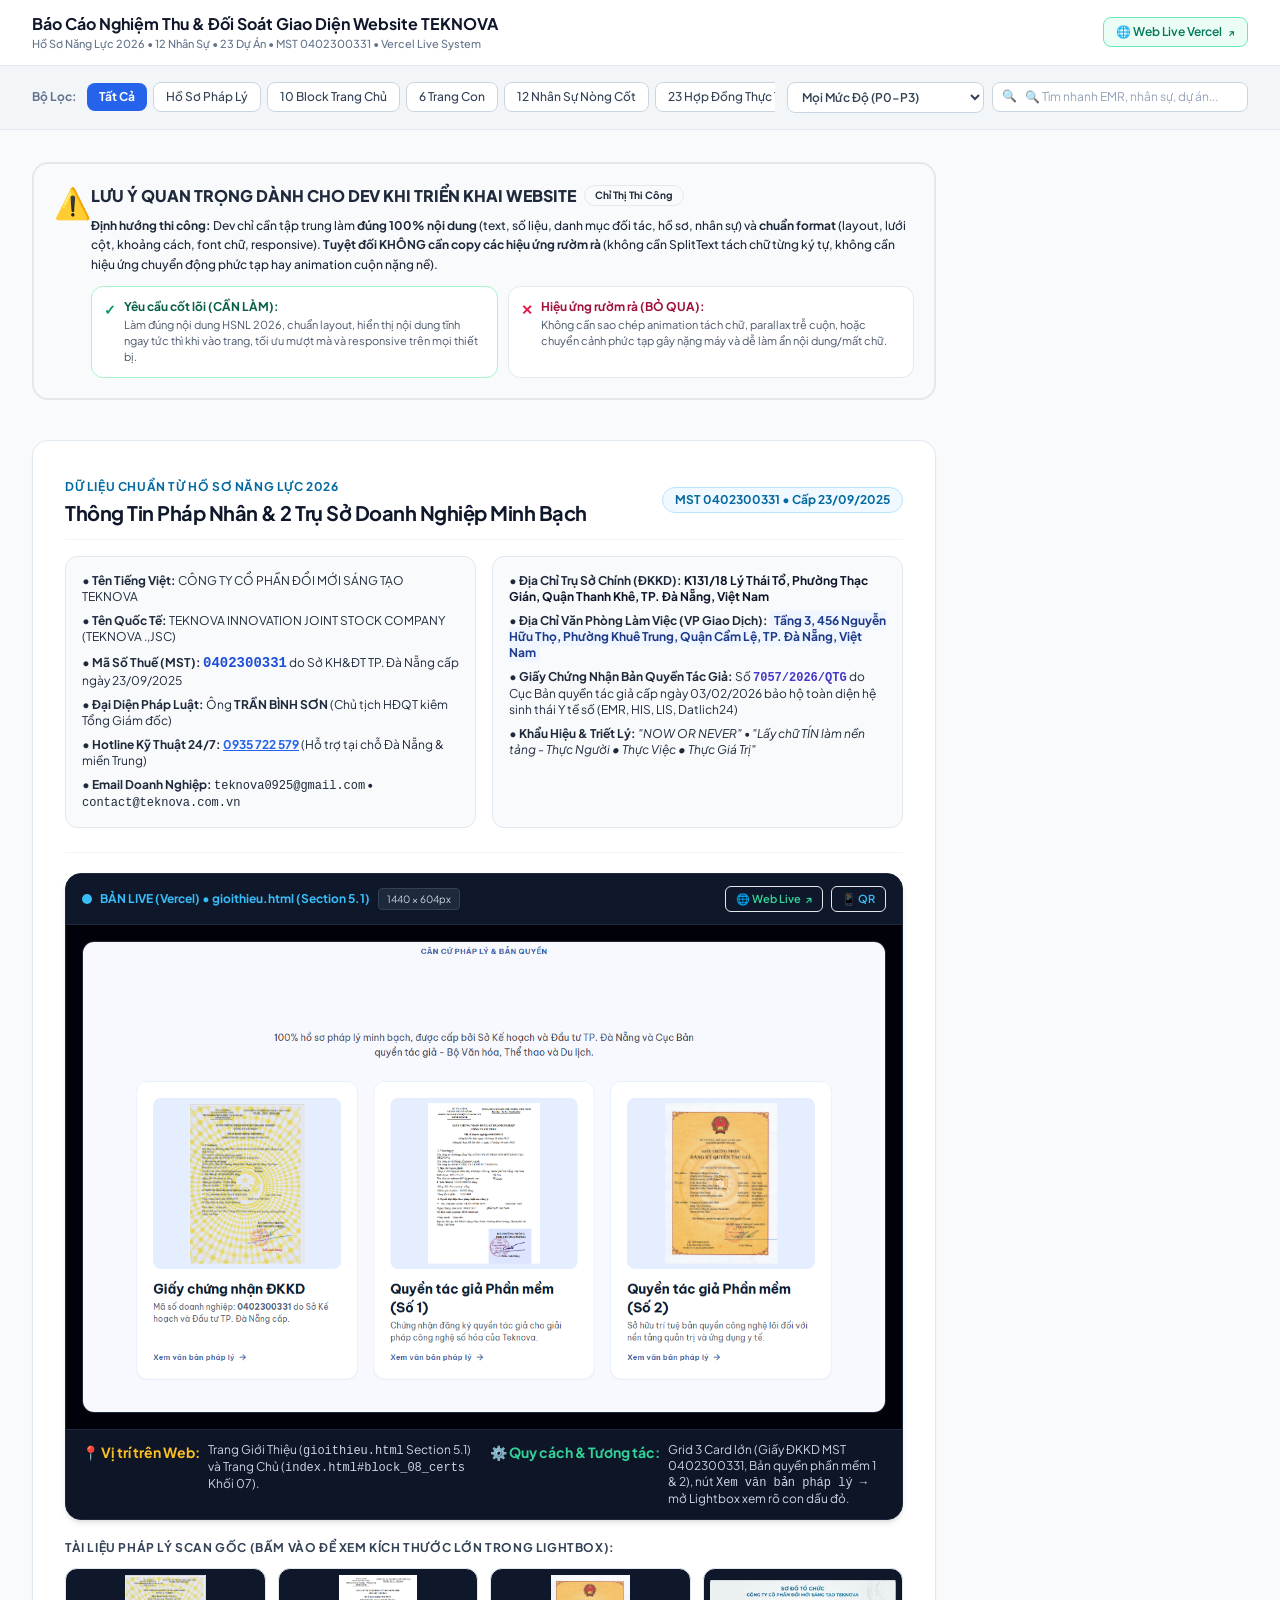
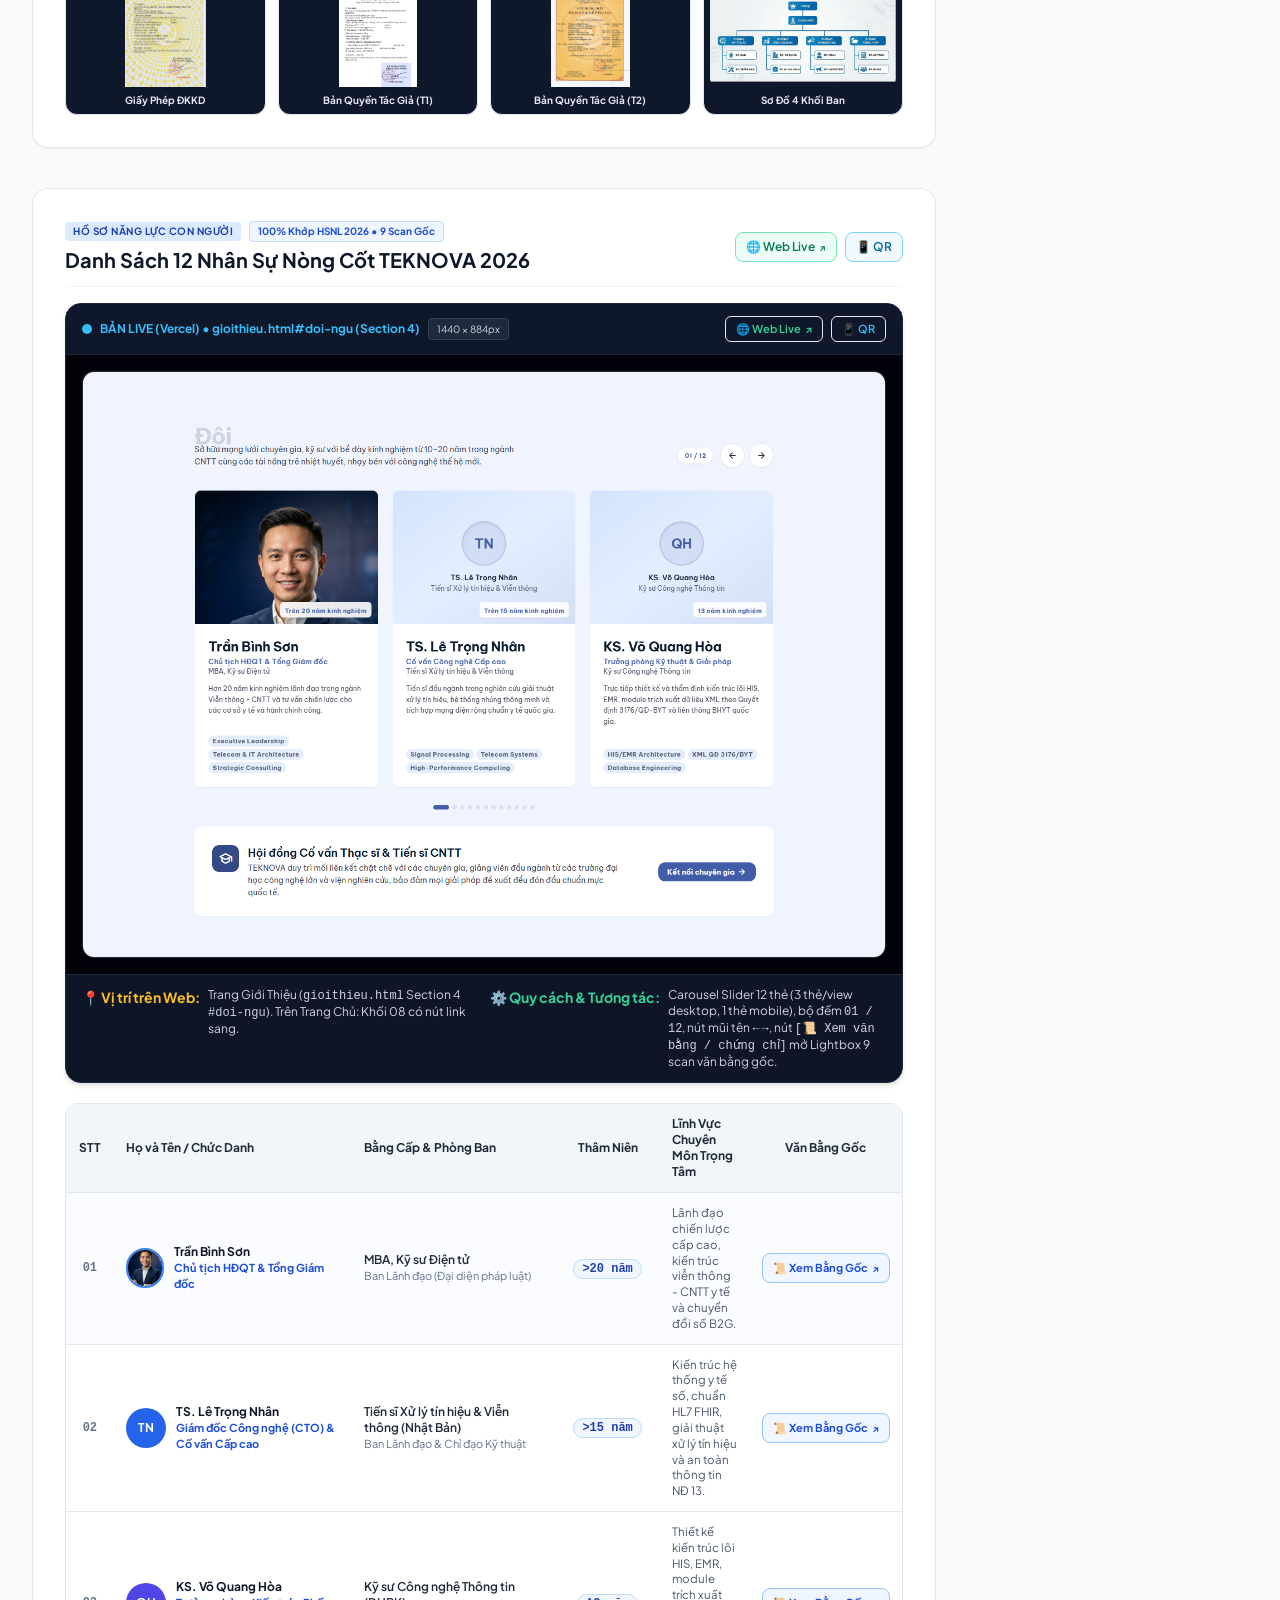
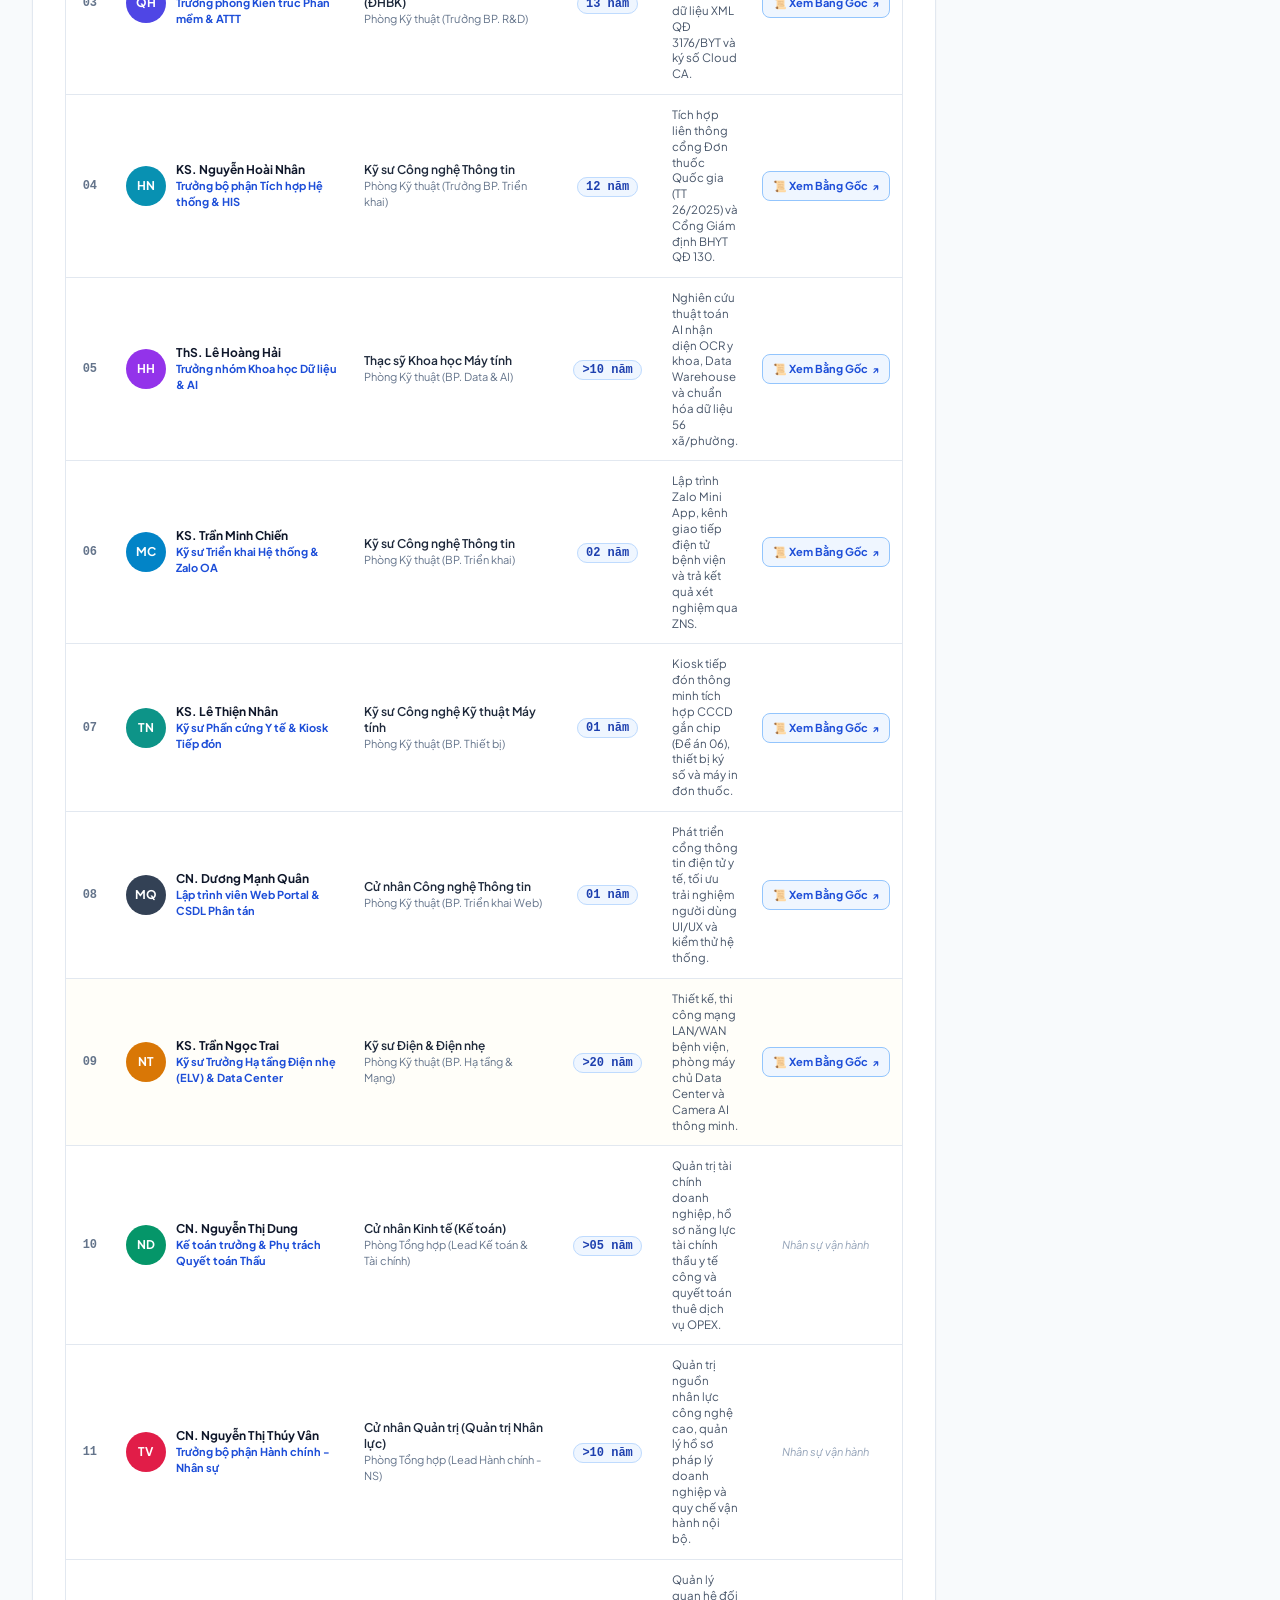
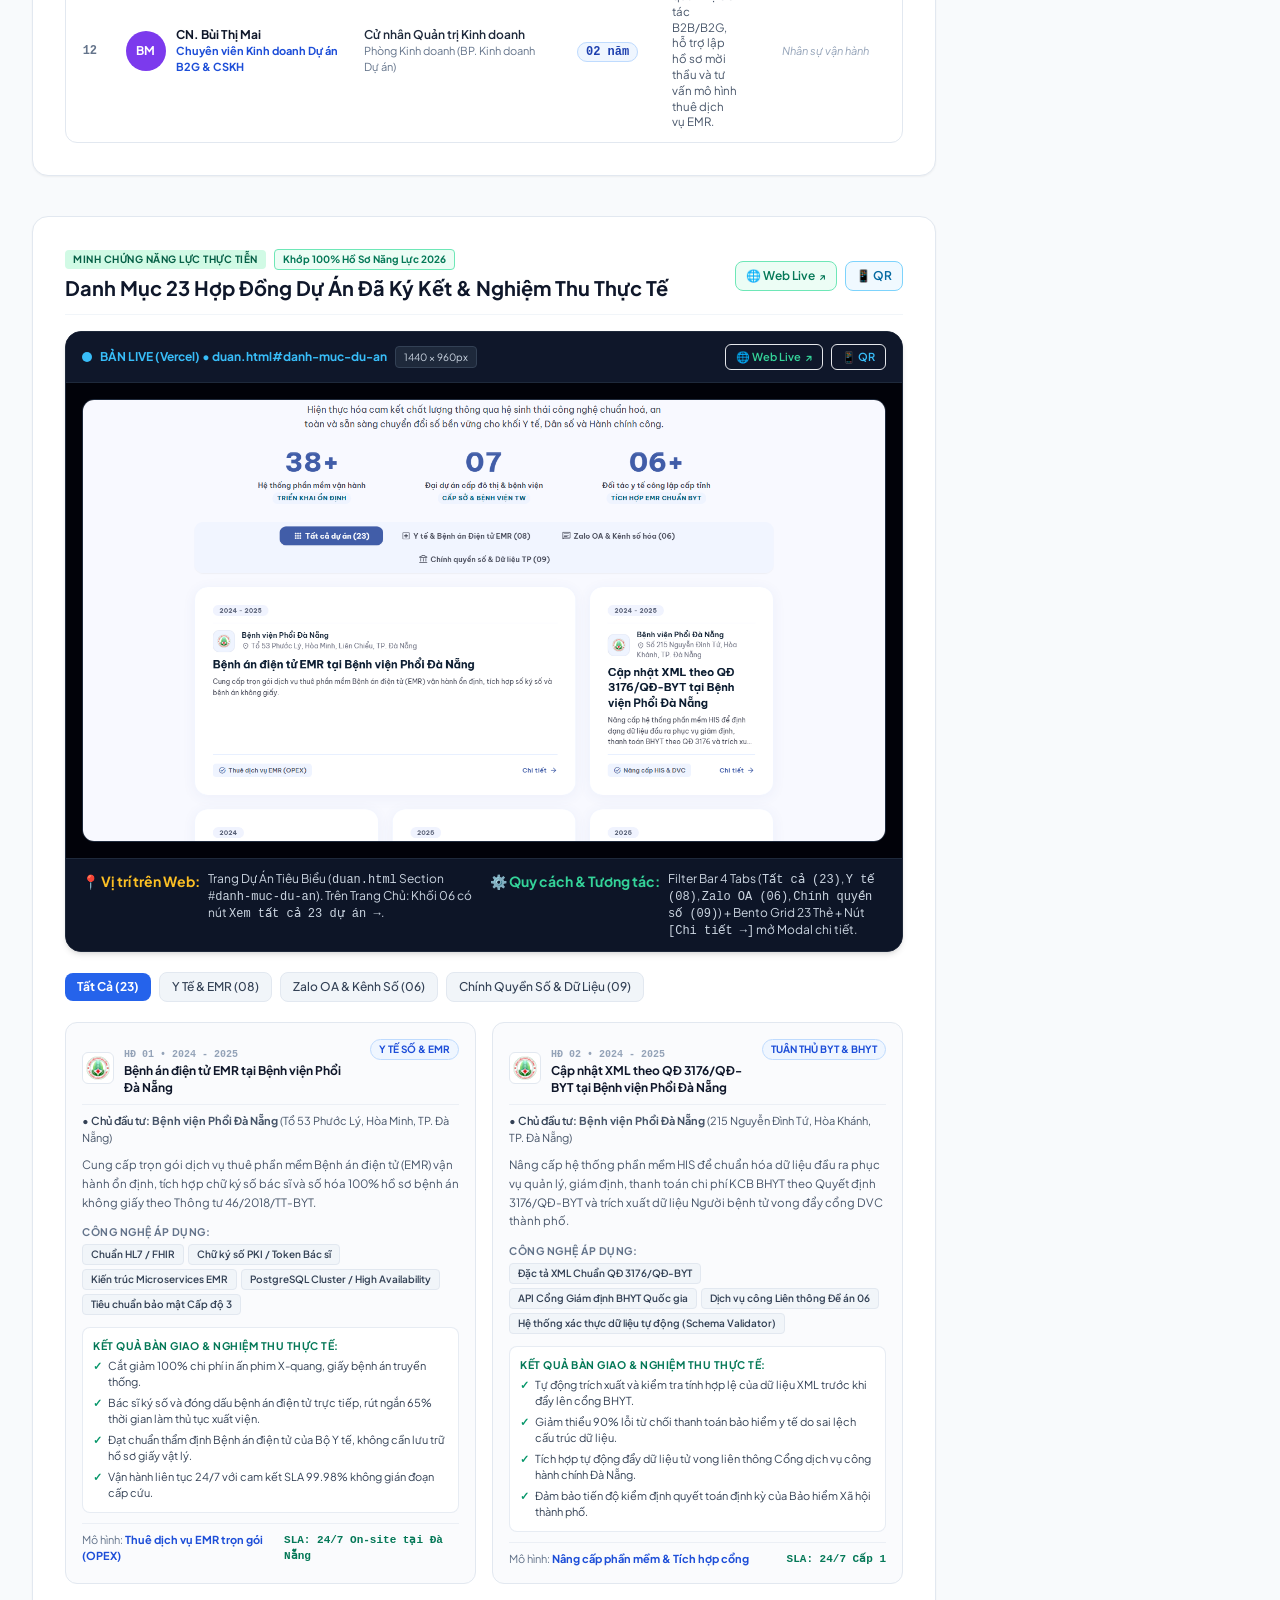
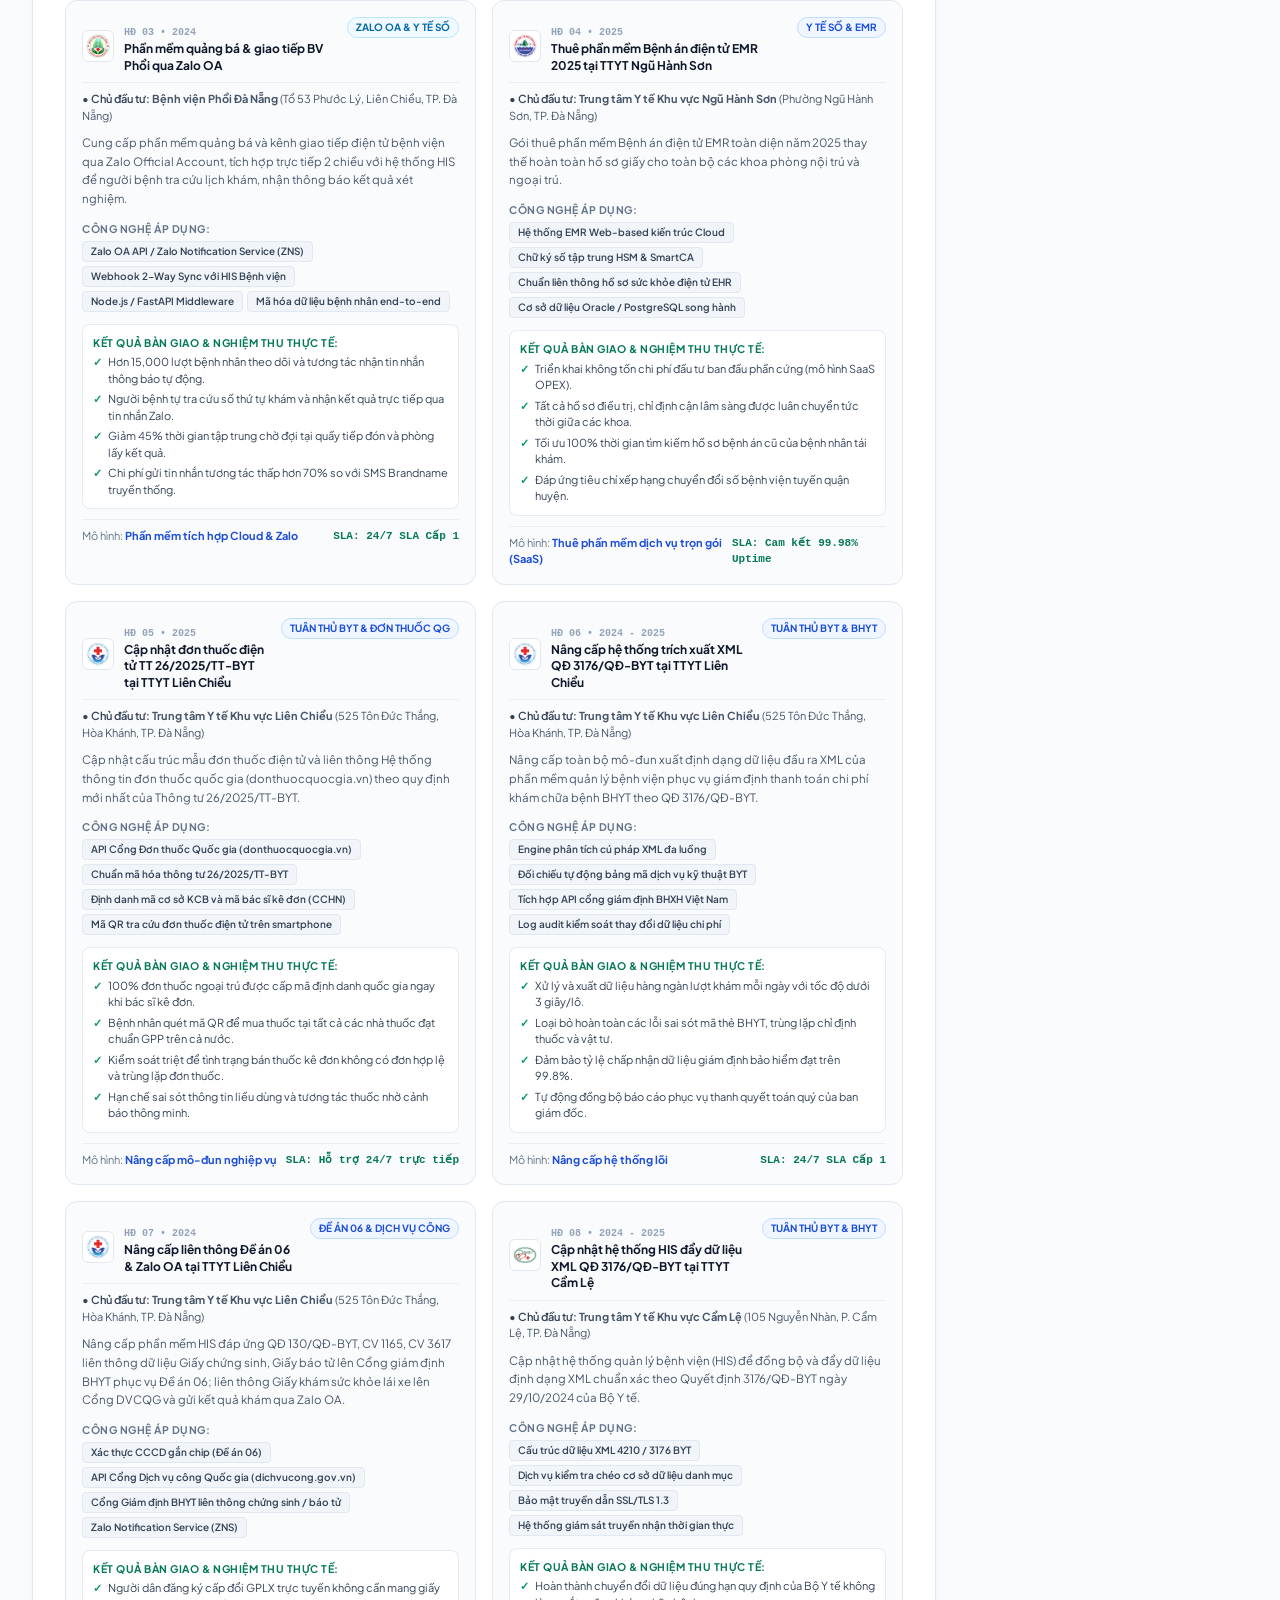
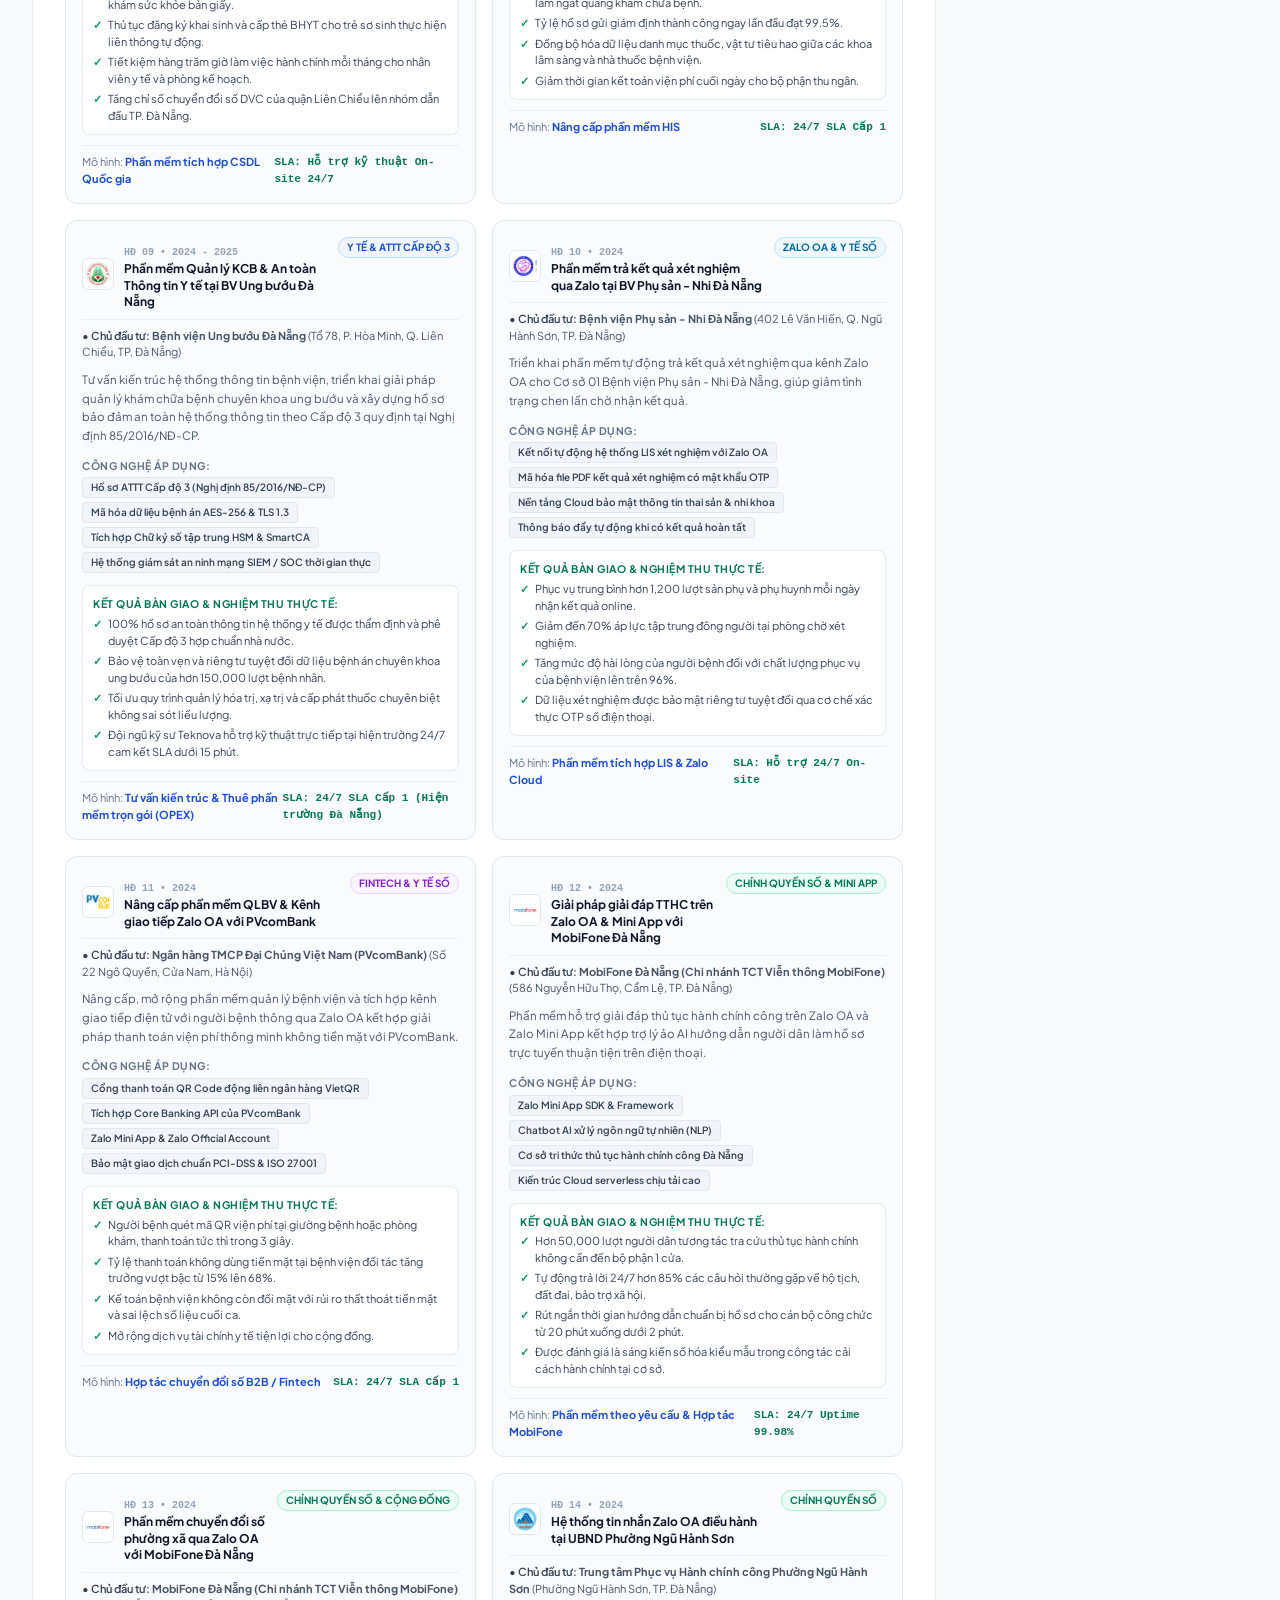
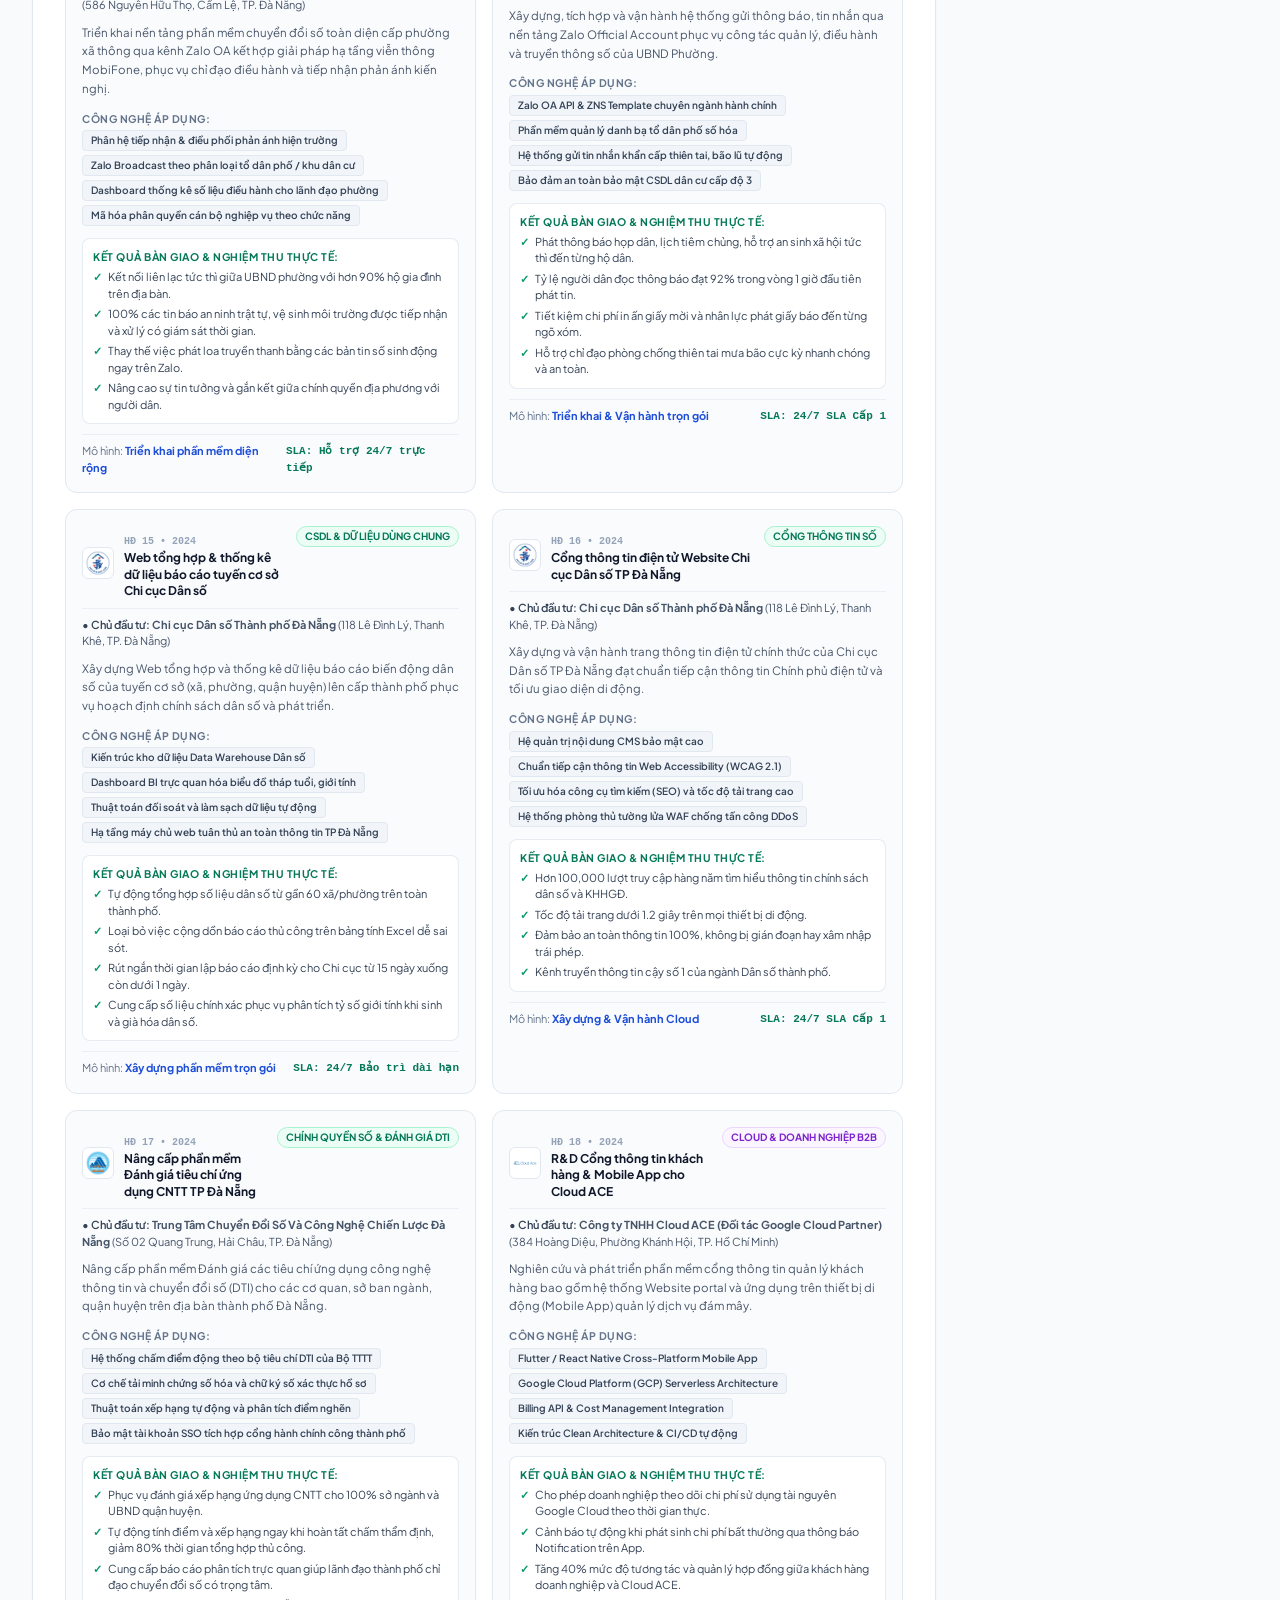
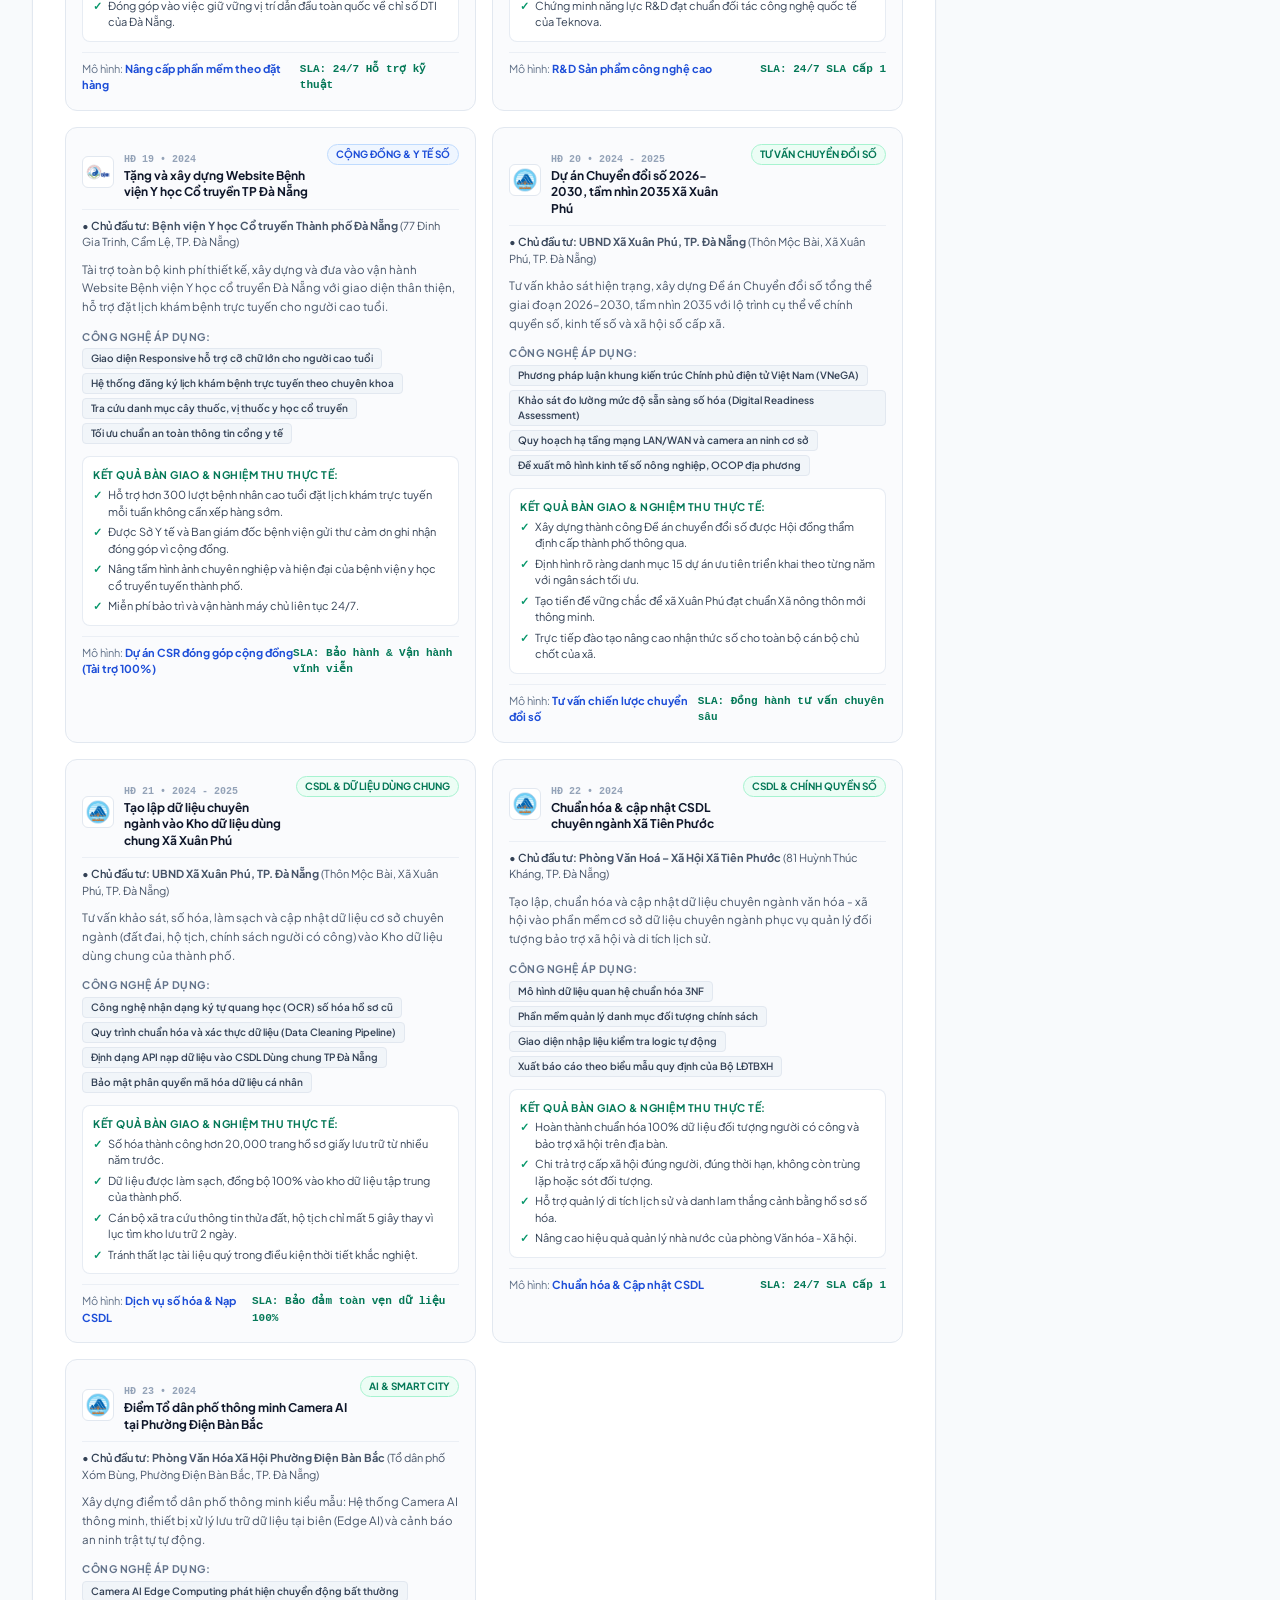
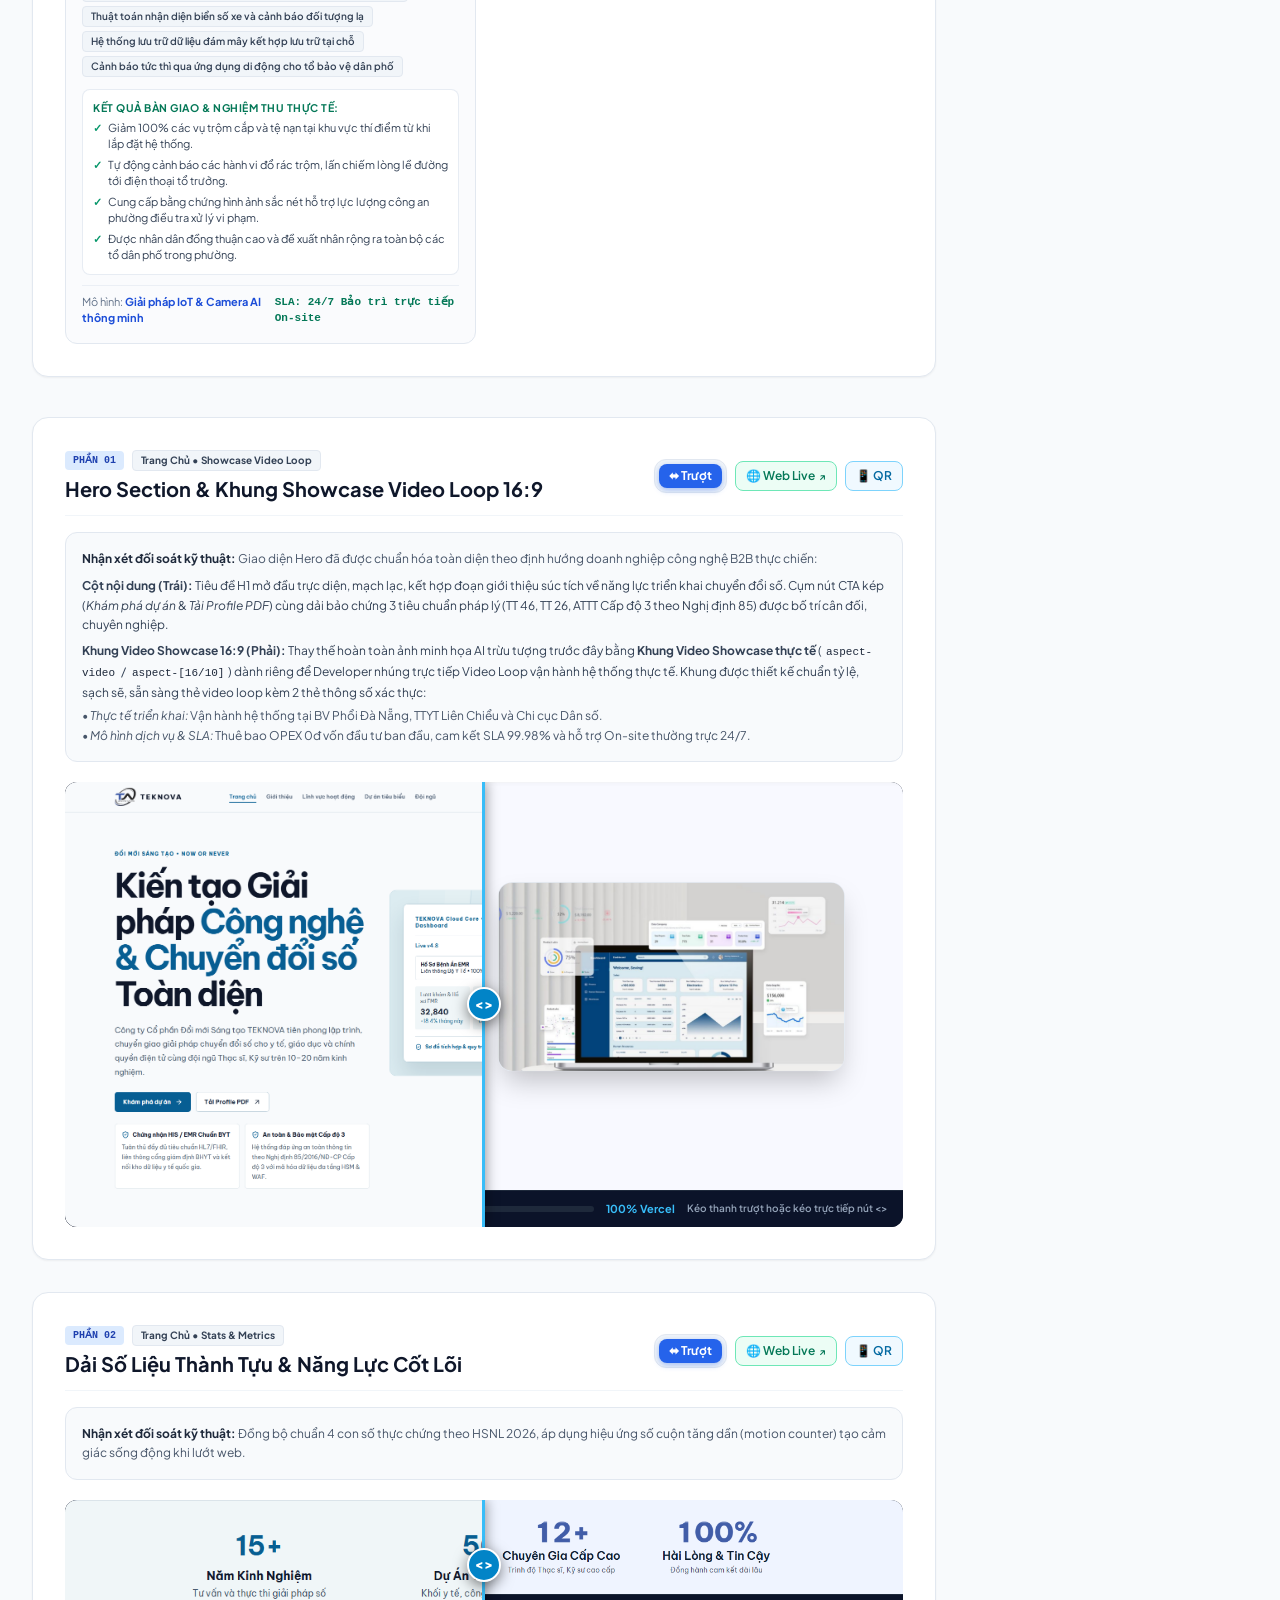
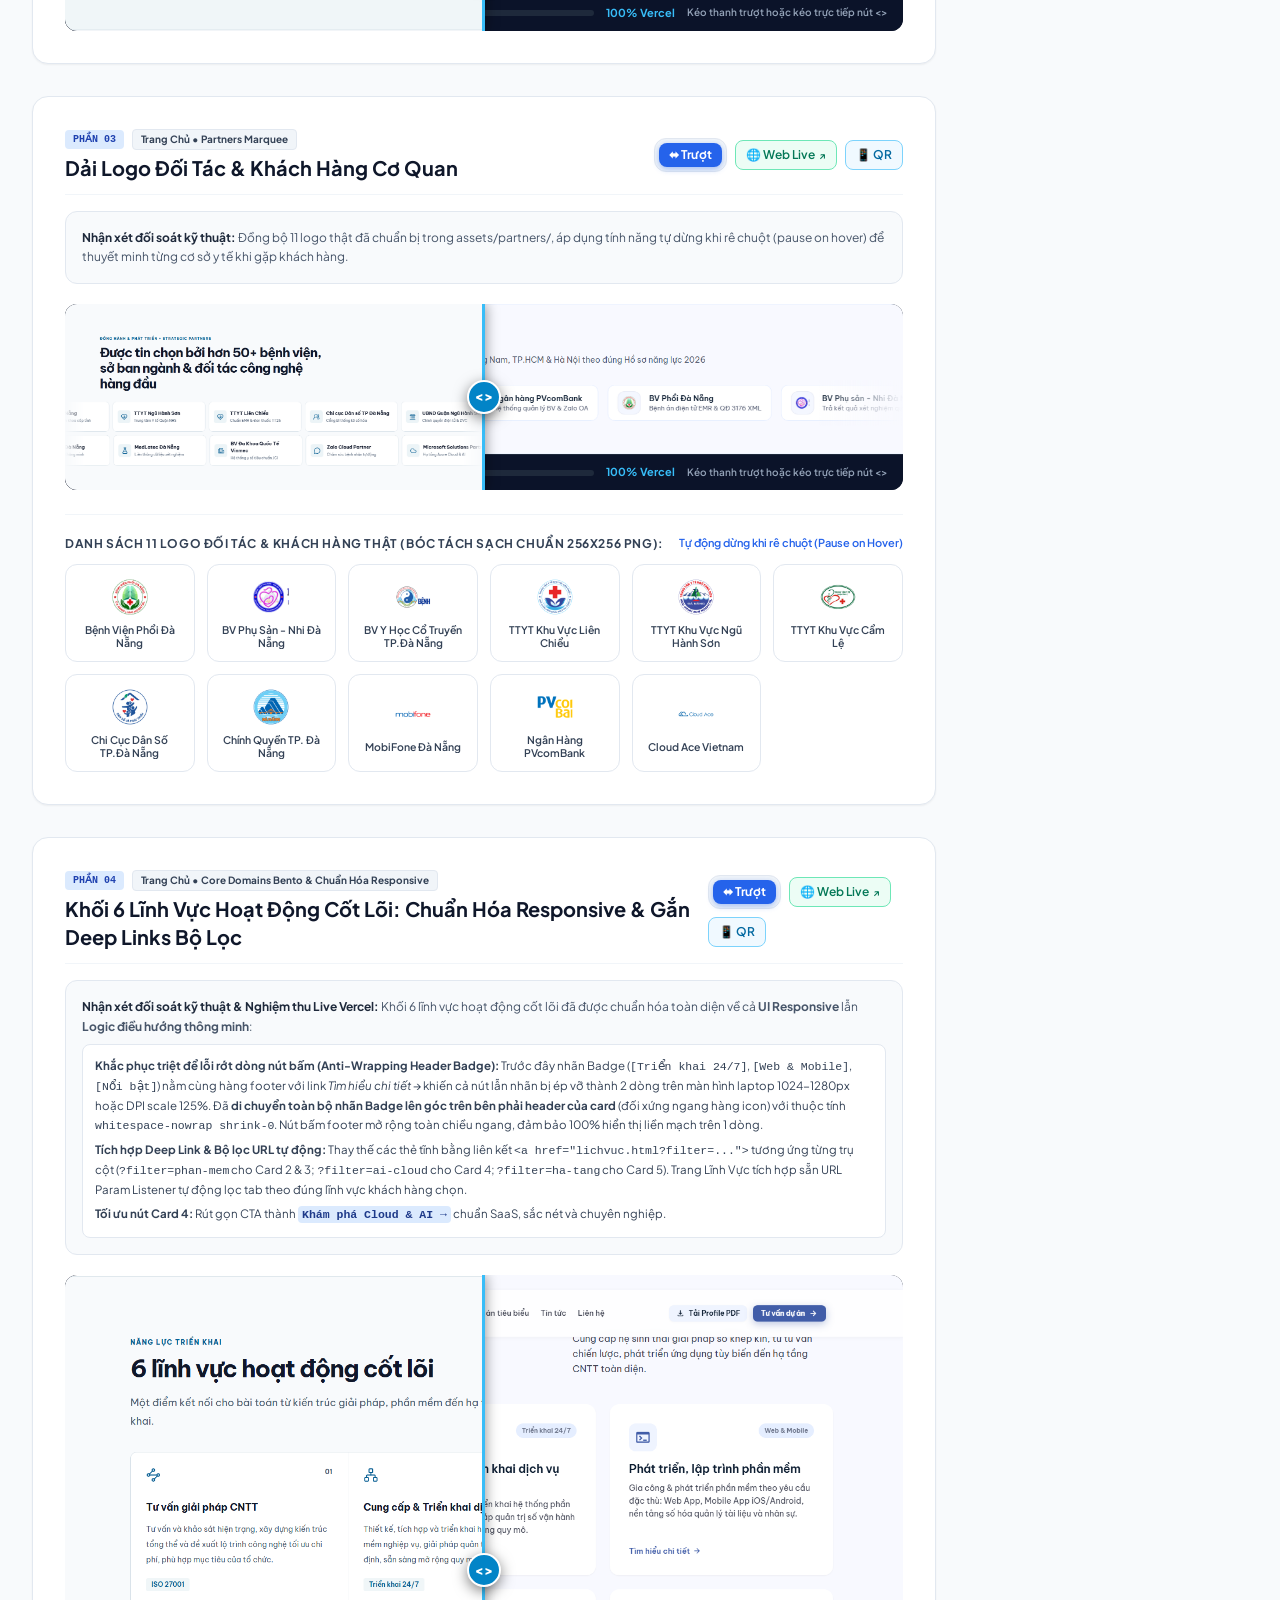
==== commit e0d450ea: "docs(guideline): add explicit instruction for dev to focus strictly on accurate content and format w" ====
--- a/index.html
+++ b/index.html
@@ -403,7 +403,43 @@
 
       <!-- MAIN CONTENT AREA -->
       <main class="lg:col-span-3 space-y-10">
-    
+
+        <!-- BANNER CHỈ ĐẠO TRIỂN KHAI CỐT LÕI CHO DEV -->
+        <div class="rounded-2xl border-2 border-amber-400 bg-amber-50/90 p-5 shadow-xs transition hover:shadow-md">
+          <div class="flex items-start gap-3.5">
+            <span class="text-3xl shrink-0">⚠️</span>
+            <div class="space-y-2 w-full">
+              <div class="flex items-center gap-2 flex-wrap">
+                <h3 class="text-sm md:text-base font-extrabold uppercase tracking-wide text-amber-950">
+                  Lưu Ý Quan Trọng Dành Cho Dev Khi Triển Khai Website
+                </h3>
+                <span class="px-2.5 py-0.5 rounded-full text-[10px] font-bold bg-amber-200 text-amber-900 border border-amber-300">
+                  Chỉ Thị Thi Công
+                </span>
+              </div>
+              <p class="text-xs md:text-sm text-amber-950 font-medium leading-relaxed">
+                <strong>Định hướng thi công:</strong> Dev chỉ cần tập trung làm <strong>đúng 100% nội dung</strong> (text, số liệu, danh mục đối tác, hồ sơ, nhân sự) và <strong>chuẩn format</strong> (layout, lưới cột, khoảng cách, font chữ, responsive). <strong>Tuyệt đối KHÔNG cần copy các hiệu ứng rườm rà</strong> (không cần SplitText tách chữ từng ký tự, không cần hiệu ứng chuyển động phức tạp hay animation cuộn nặng nề).
+              </p>
+              <div class="grid grid-cols-1 md:grid-cols-2 gap-2.5 pt-1 text-xs">
+                <div class="flex items-start gap-2 bg-white/95 p-3 rounded-xl border border-emerald-200 shadow-2xs">
+                  <span class="text-emerald-600 font-bold text-sm shrink-0">✓</span>
+                  <div>
+                    <strong class="text-emerald-800">Yêu cầu cốt lõi (CẦN LÀM):</strong>
+                    <div class="text-[11px] text-slate-600 mt-0.5">Làm đúng nội dung HSNL 2026, chuẩn layout, hiển thị nội dung tĩnh ngay tức thì khi vào trang, tối ưu mượt mà và responsive trên mọi thiết bị.</div>
+                  </div>
+                </div>
+                <div class="flex items-start gap-2 bg-white/95 p-3 rounded-xl border border-rose-200 shadow-2xs">
+                  <span class="text-rose-600 font-bold text-sm shrink-0">✕</span>
+                  <div>
+                    <strong class="text-rose-800">Hiệu ứng rườm rà (BỎ QUA):</strong>
+                    <div class="text-[11px] text-slate-600 mt-0.5">Không cần sao chép animation tách chữ, parallax trễ cuộn, hoặc chuyển cảnh phức tạp gây nặng máy và dễ làm ẩn nội dung/mất chữ.</div>
+                  </div>
+                </div>
+              </div>
+            </div>
+          </div>
+        </div>
+
         <!-- 1. DỮ LIỆU PHÁP LÝ CHUẨN TỪ HSNL 2026 -->
         <section id="thong-tin-phap-ly" class="filter-section bg-white rounded-2xl p-6 md:p-8 border border-slate-200 shadow-sm" data-scope="legal" data-priority="p0">
           <div class="flex items-center justify-between pb-3 mb-4 border-b border-slate-100">
@@ -4117,6 +4153,14 @@
             </span>
           </div>
 
+          <!-- Ghi Chú Chỉ Đạo Dev -->
+          <div class="mb-4 p-3.5 rounded-xl bg-amber-50/90 border border-amber-300 text-xs text-amber-950 flex items-start gap-2.5">
+            <span class="text-base shrink-0 mt-0.5">💡</span>
+            <div>
+              <strong>Nguyên tắc triển khai cho dev:</strong> Làm đúng 100% nội dung và chuẩn cấu trúc format layout theo từng đầu việc. <strong>Tuyệt đối không cần mất thời gian copy các hiệu ứng rườm rà</strong> (như tách chữ, delay animation, hiệu ứng cuộn phức tạp) — ưu tiên giao diện sạch, tải tức thì, chuẩn responsive và dễ bảo trì.
+            </div>
+          </div>
+
           <div class="overflow-x-auto rounded-xl border border-slate-200">
             <table class="w-full text-left text-xs border-collapse">
               <thead>
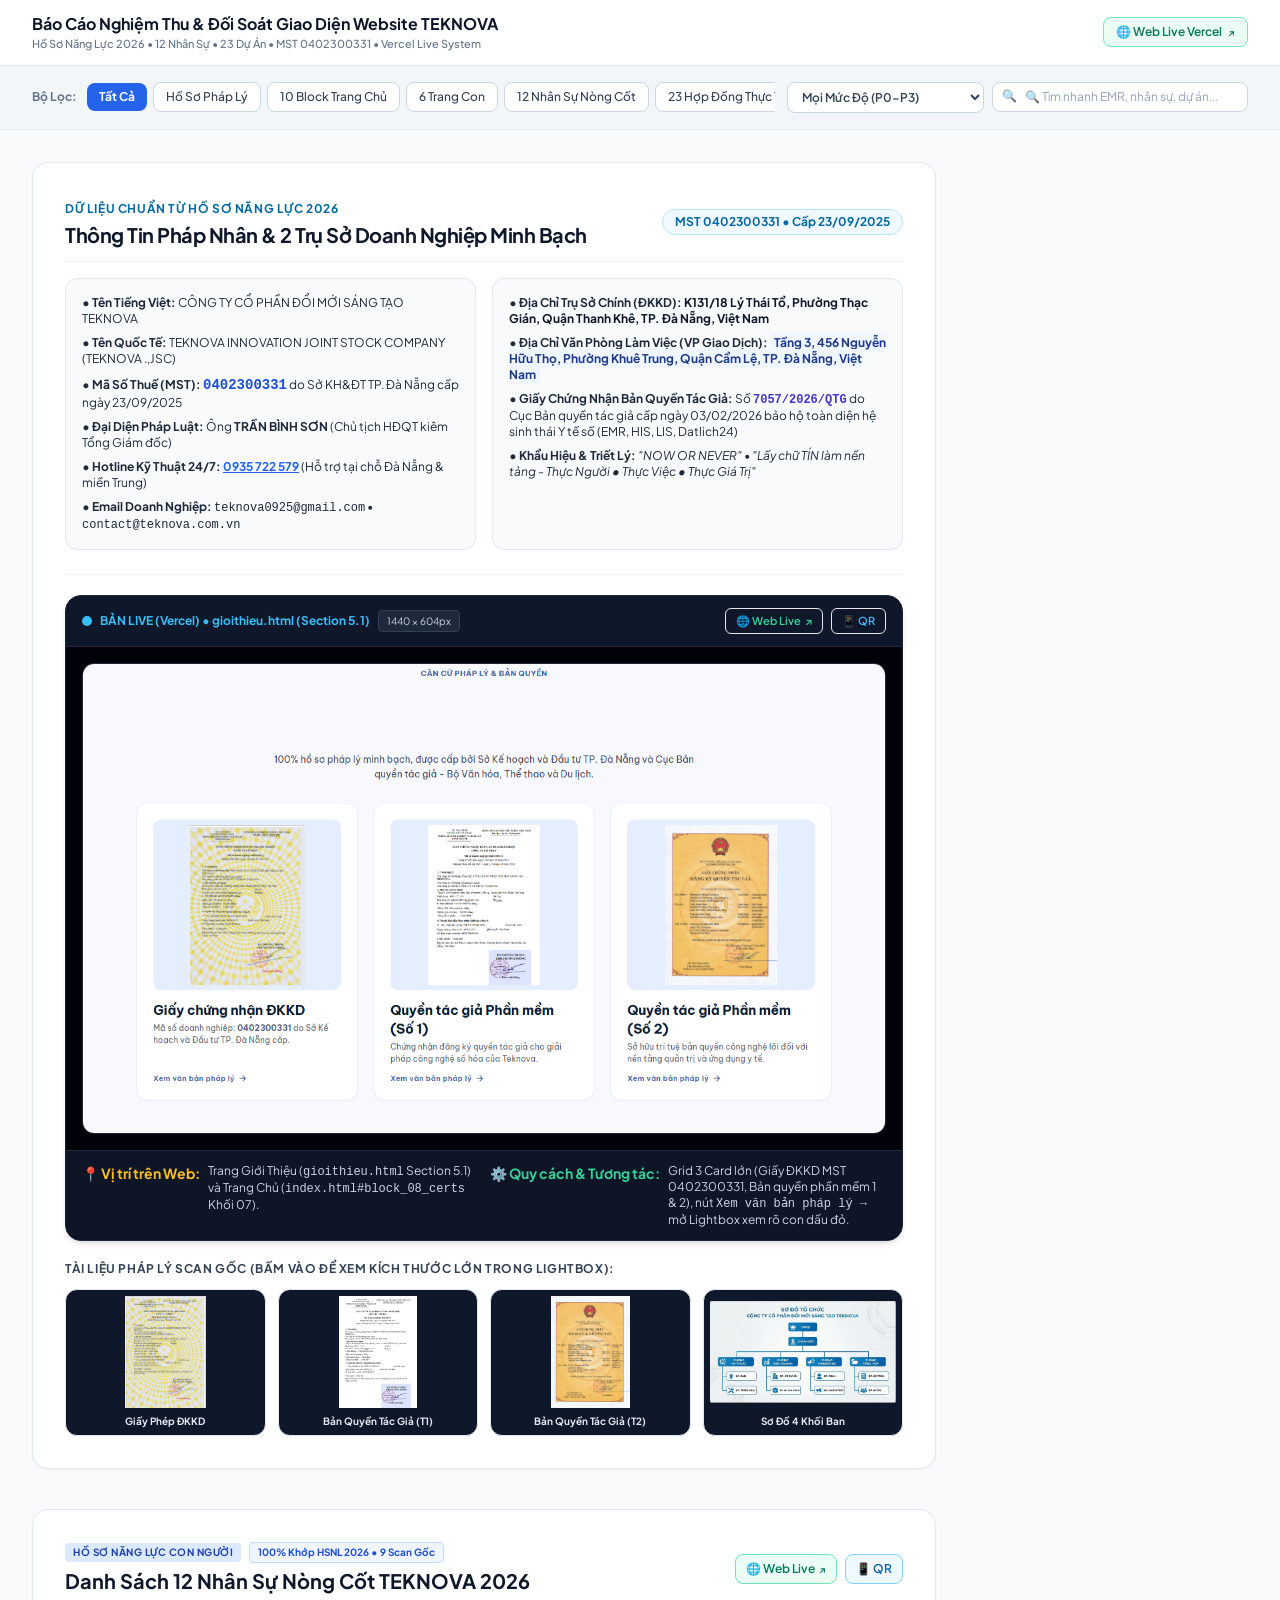
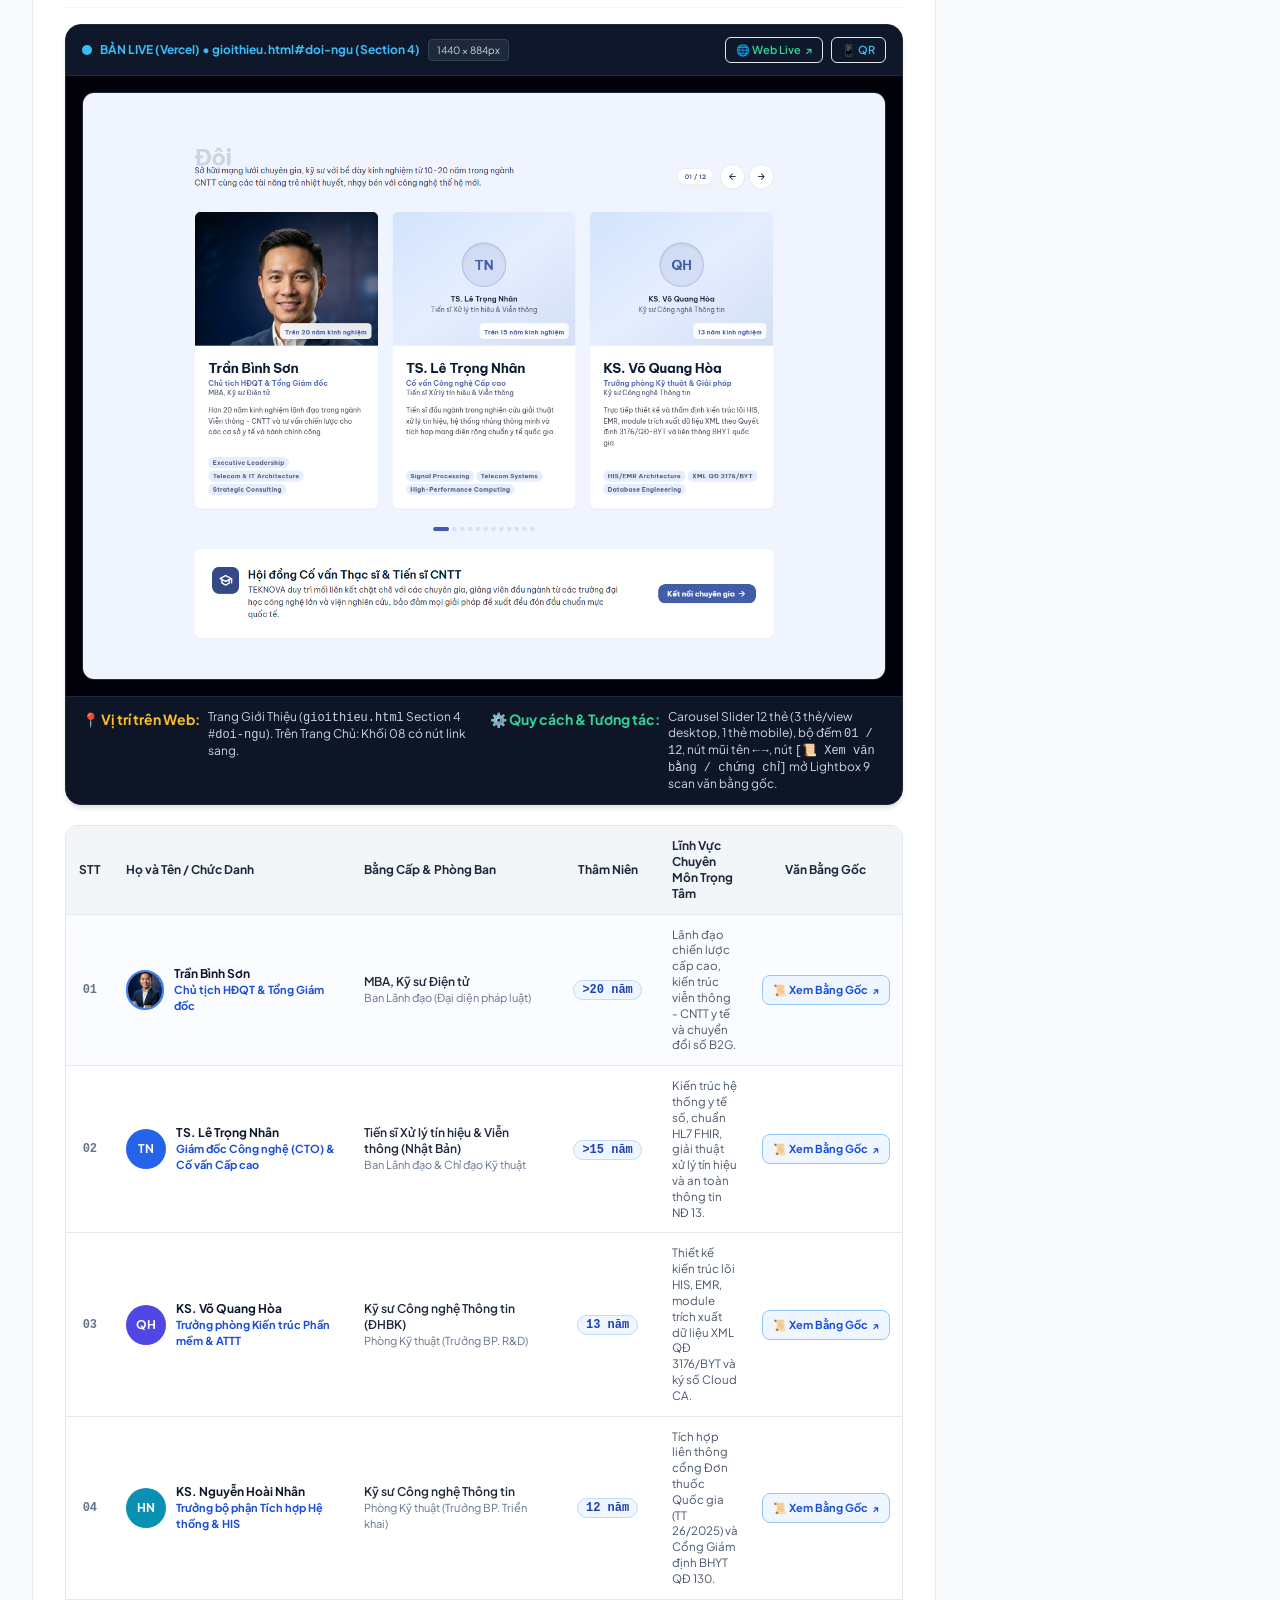
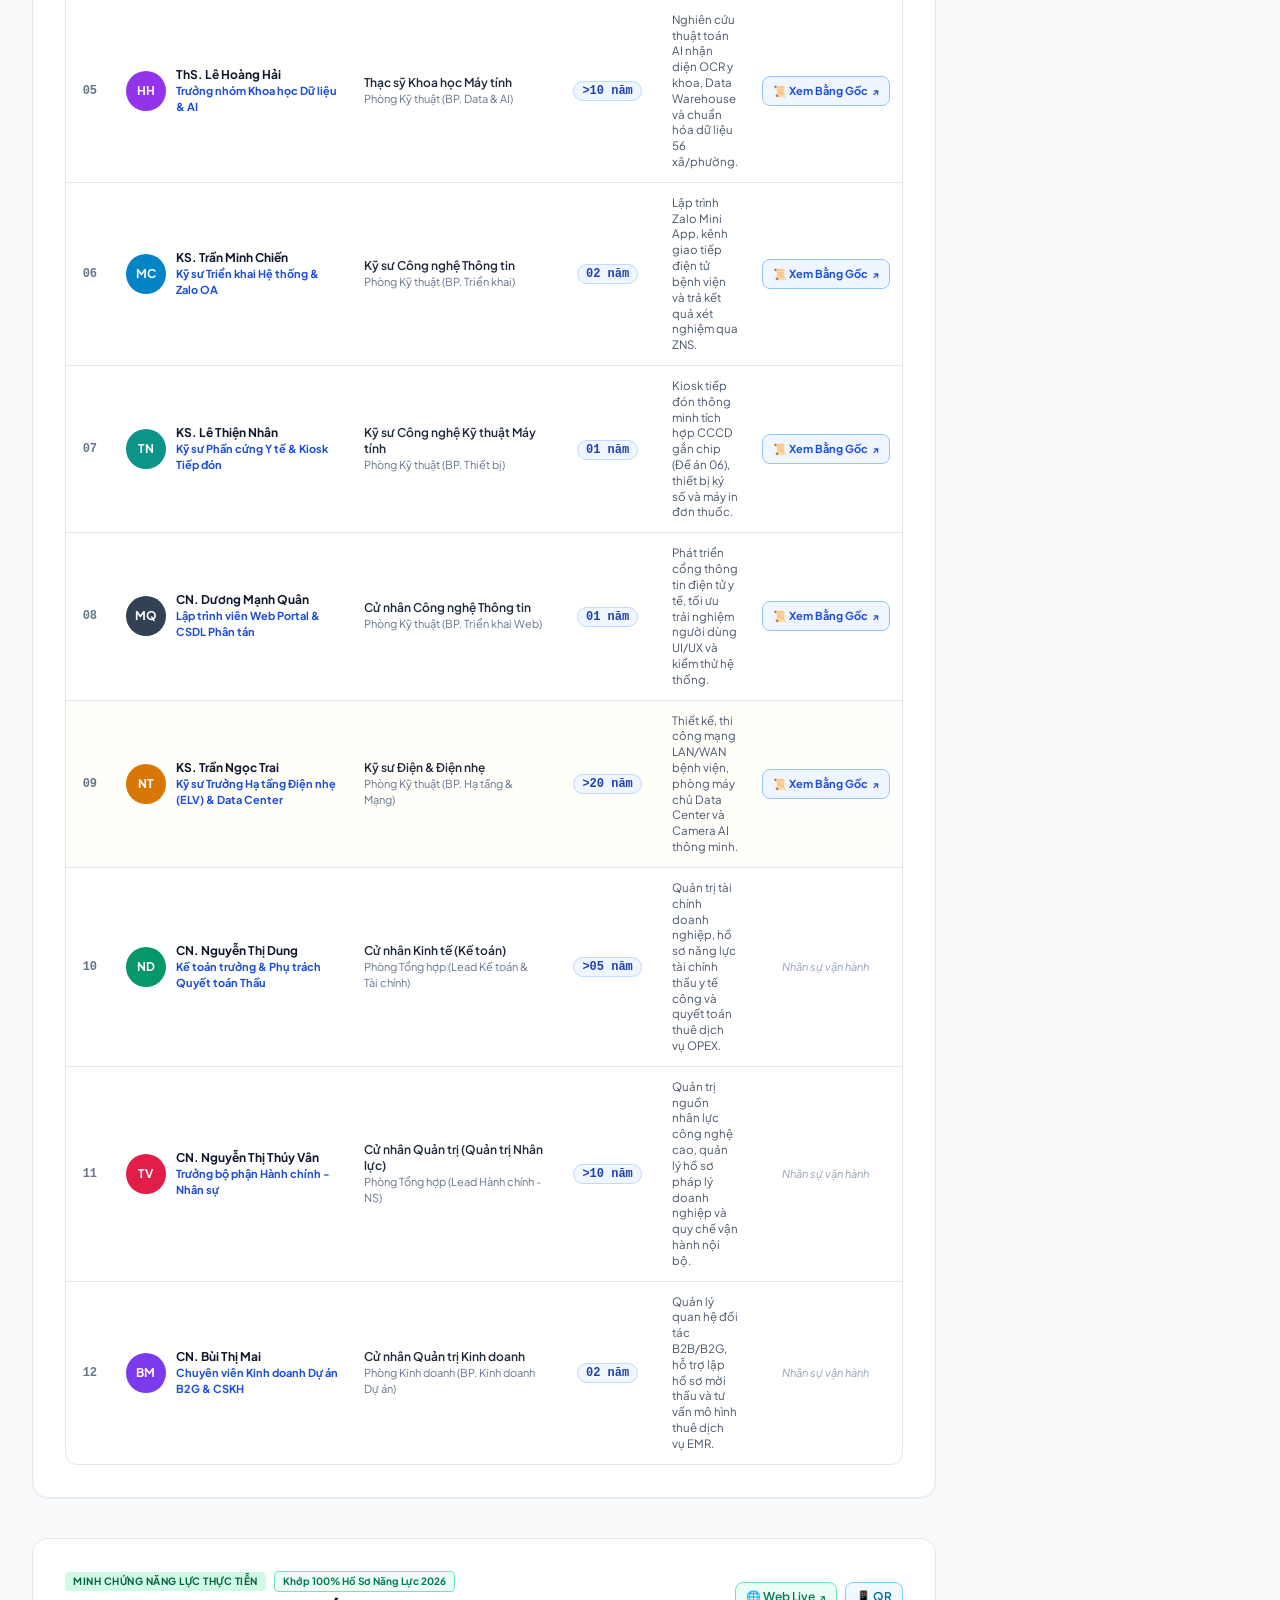
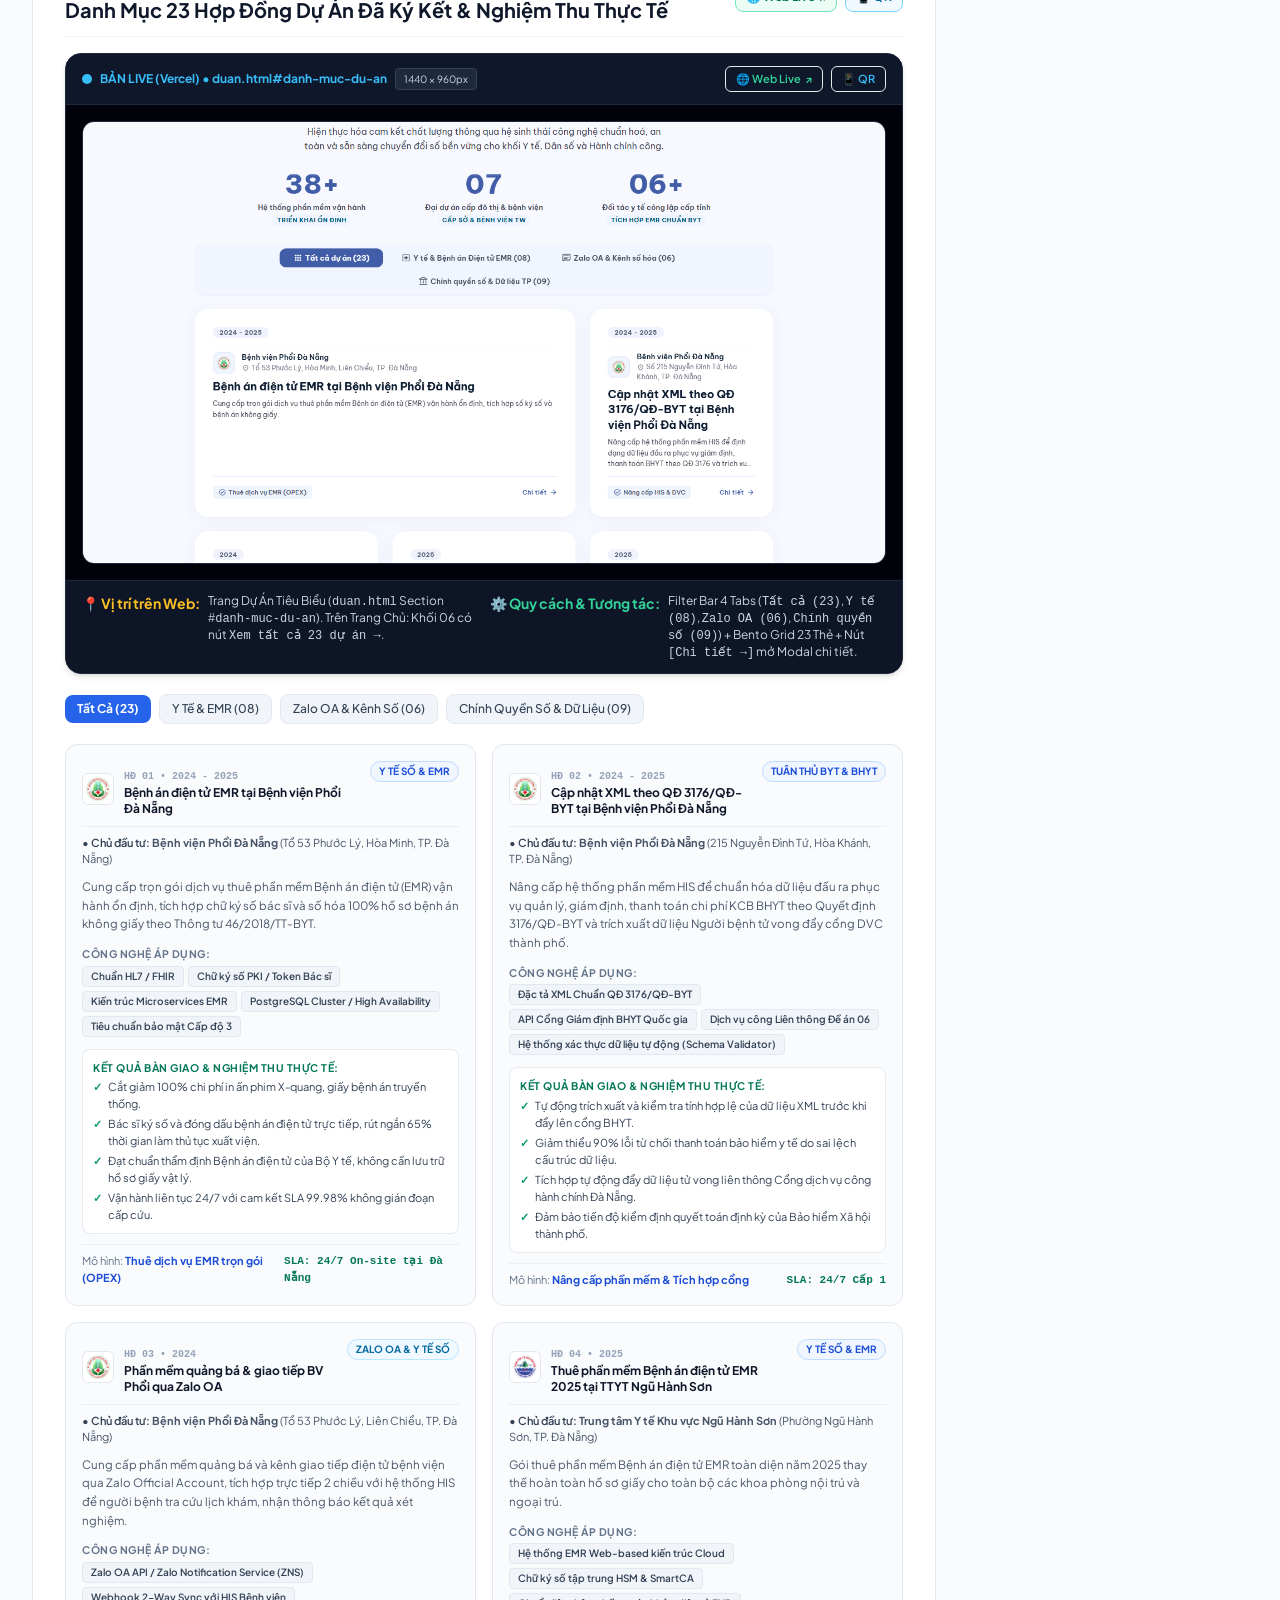
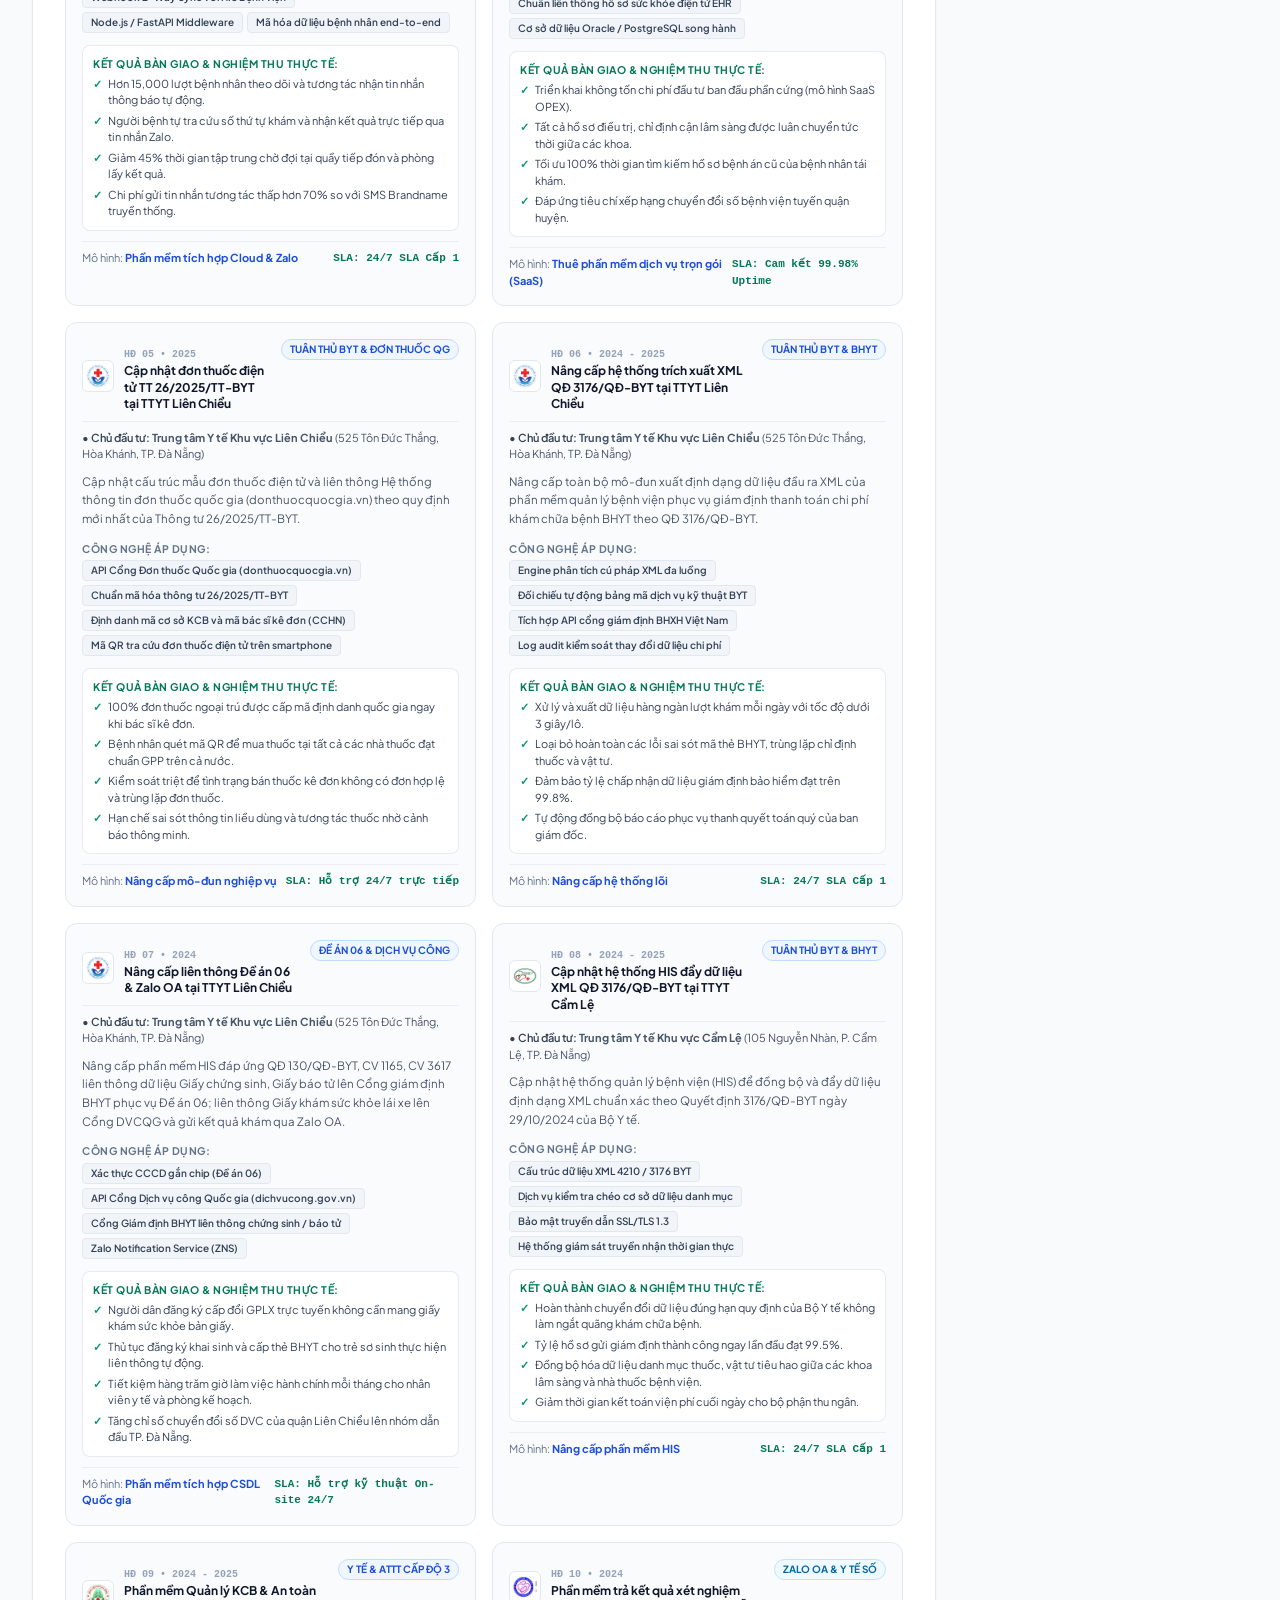
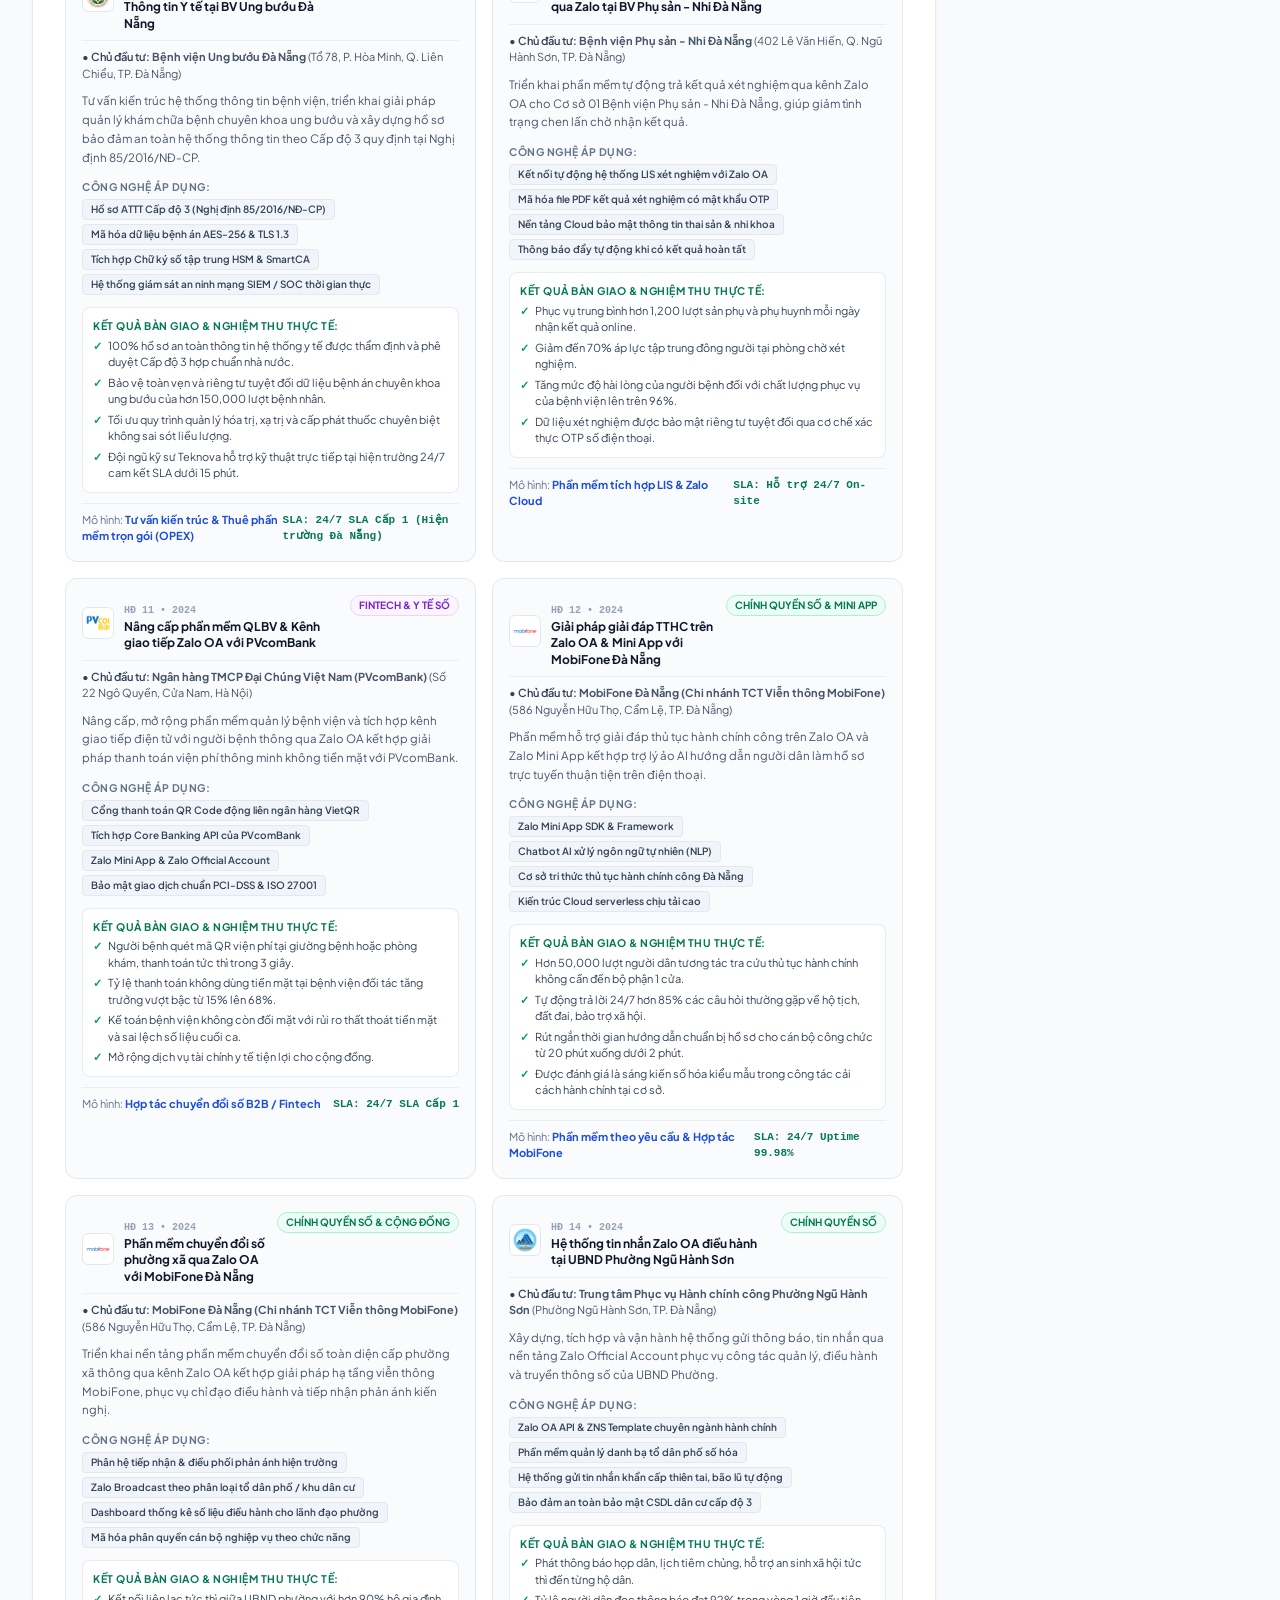
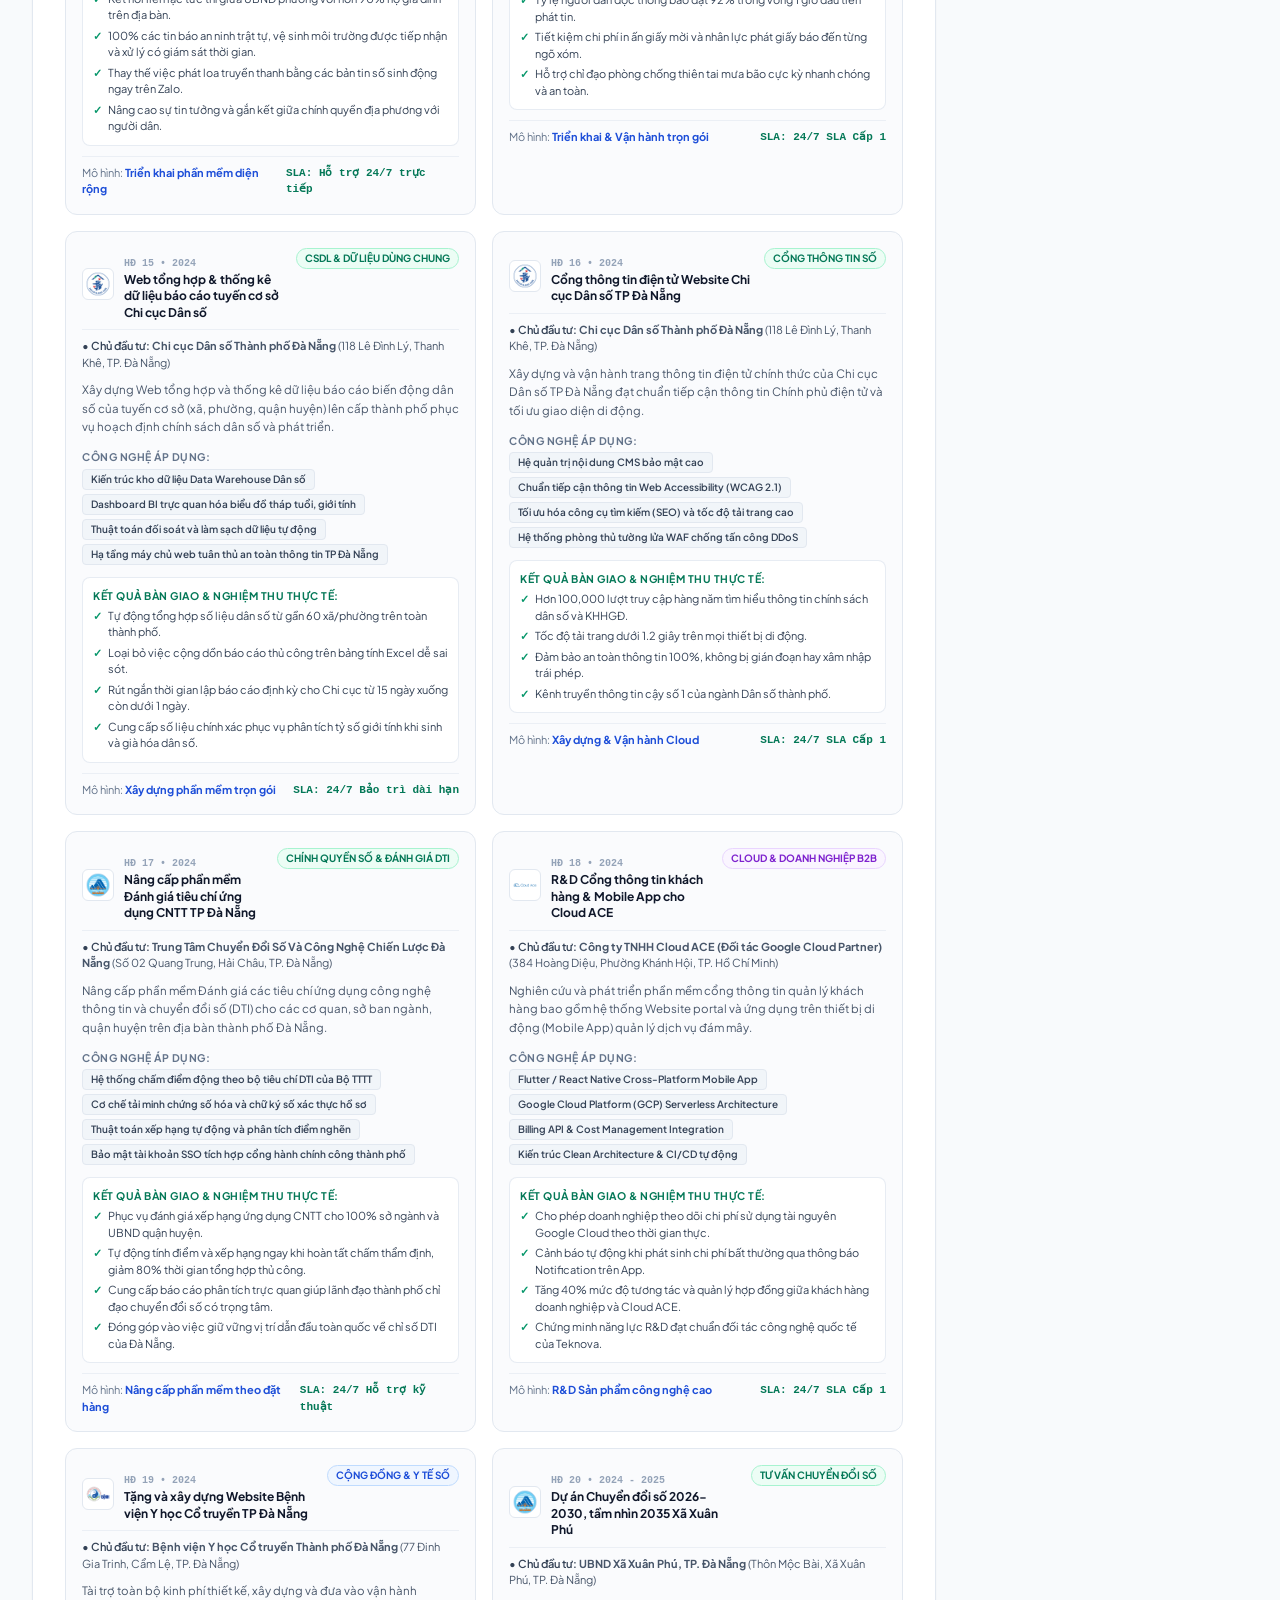
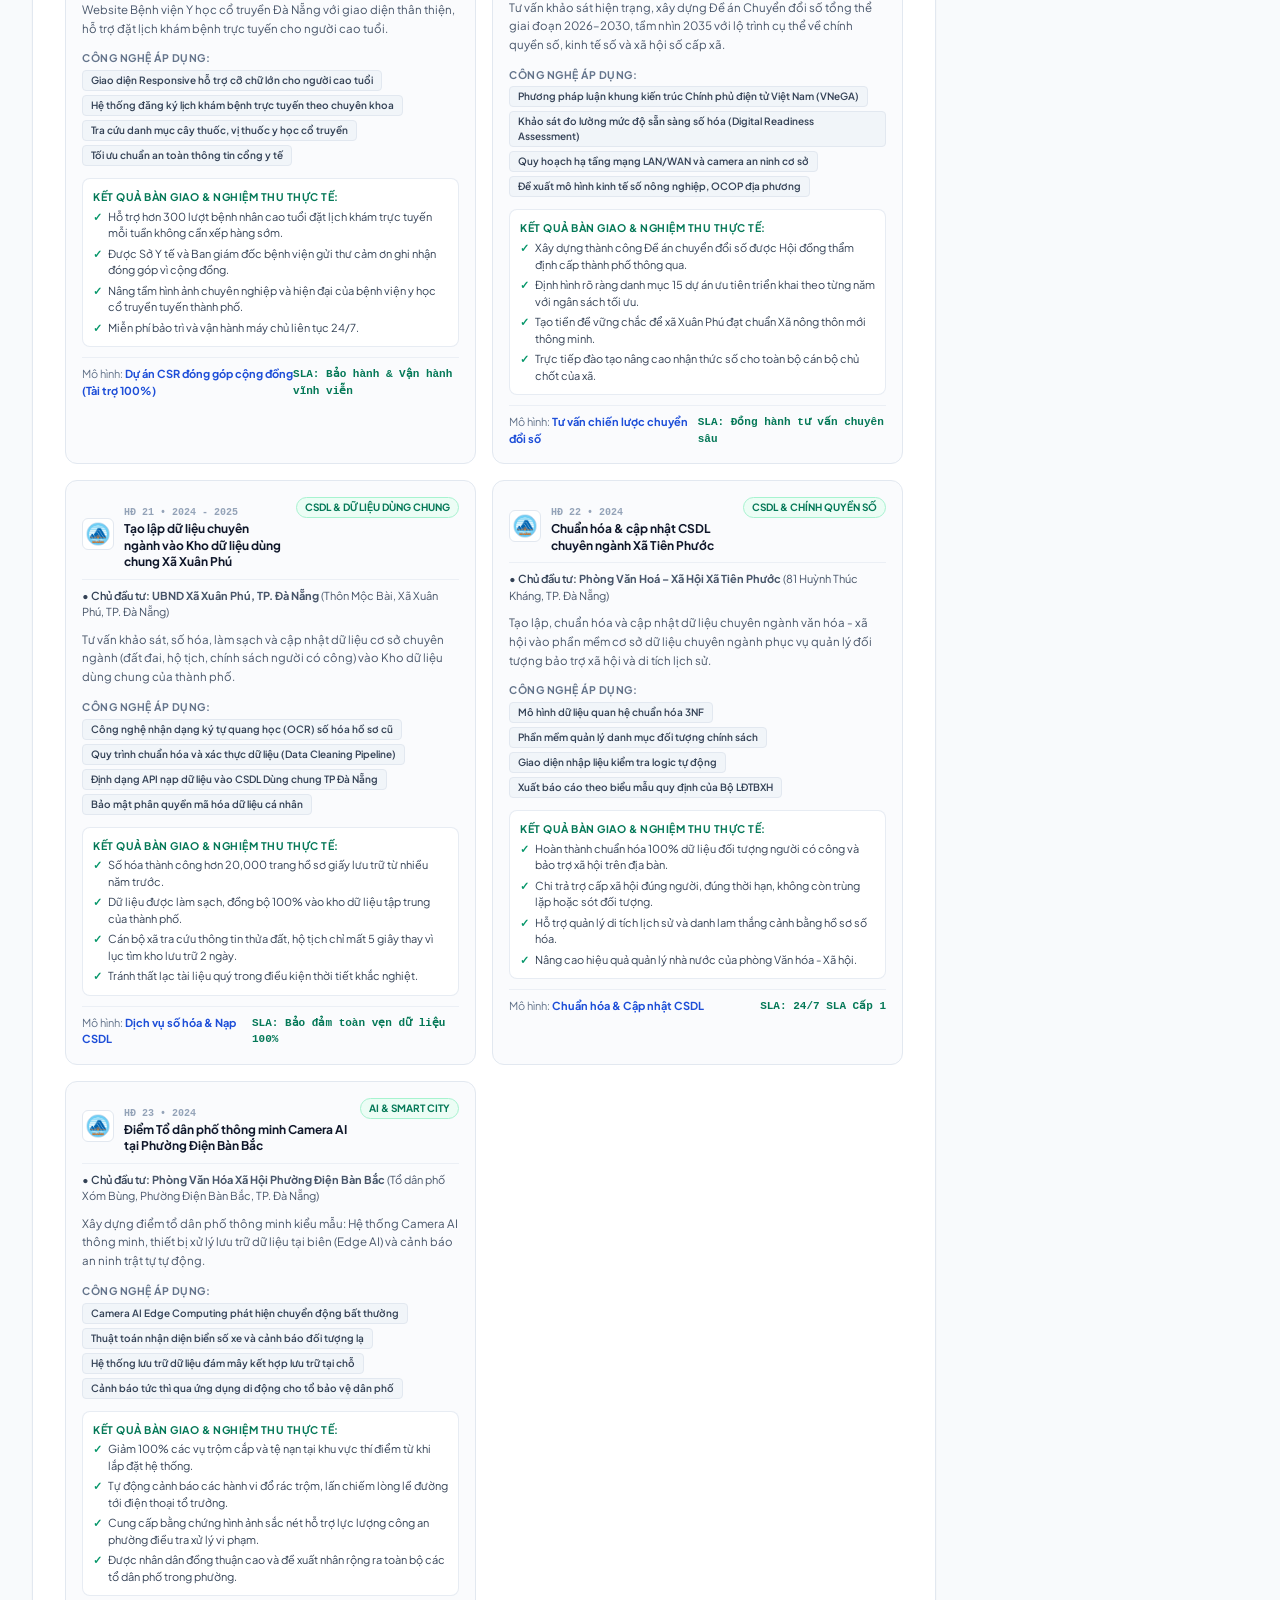
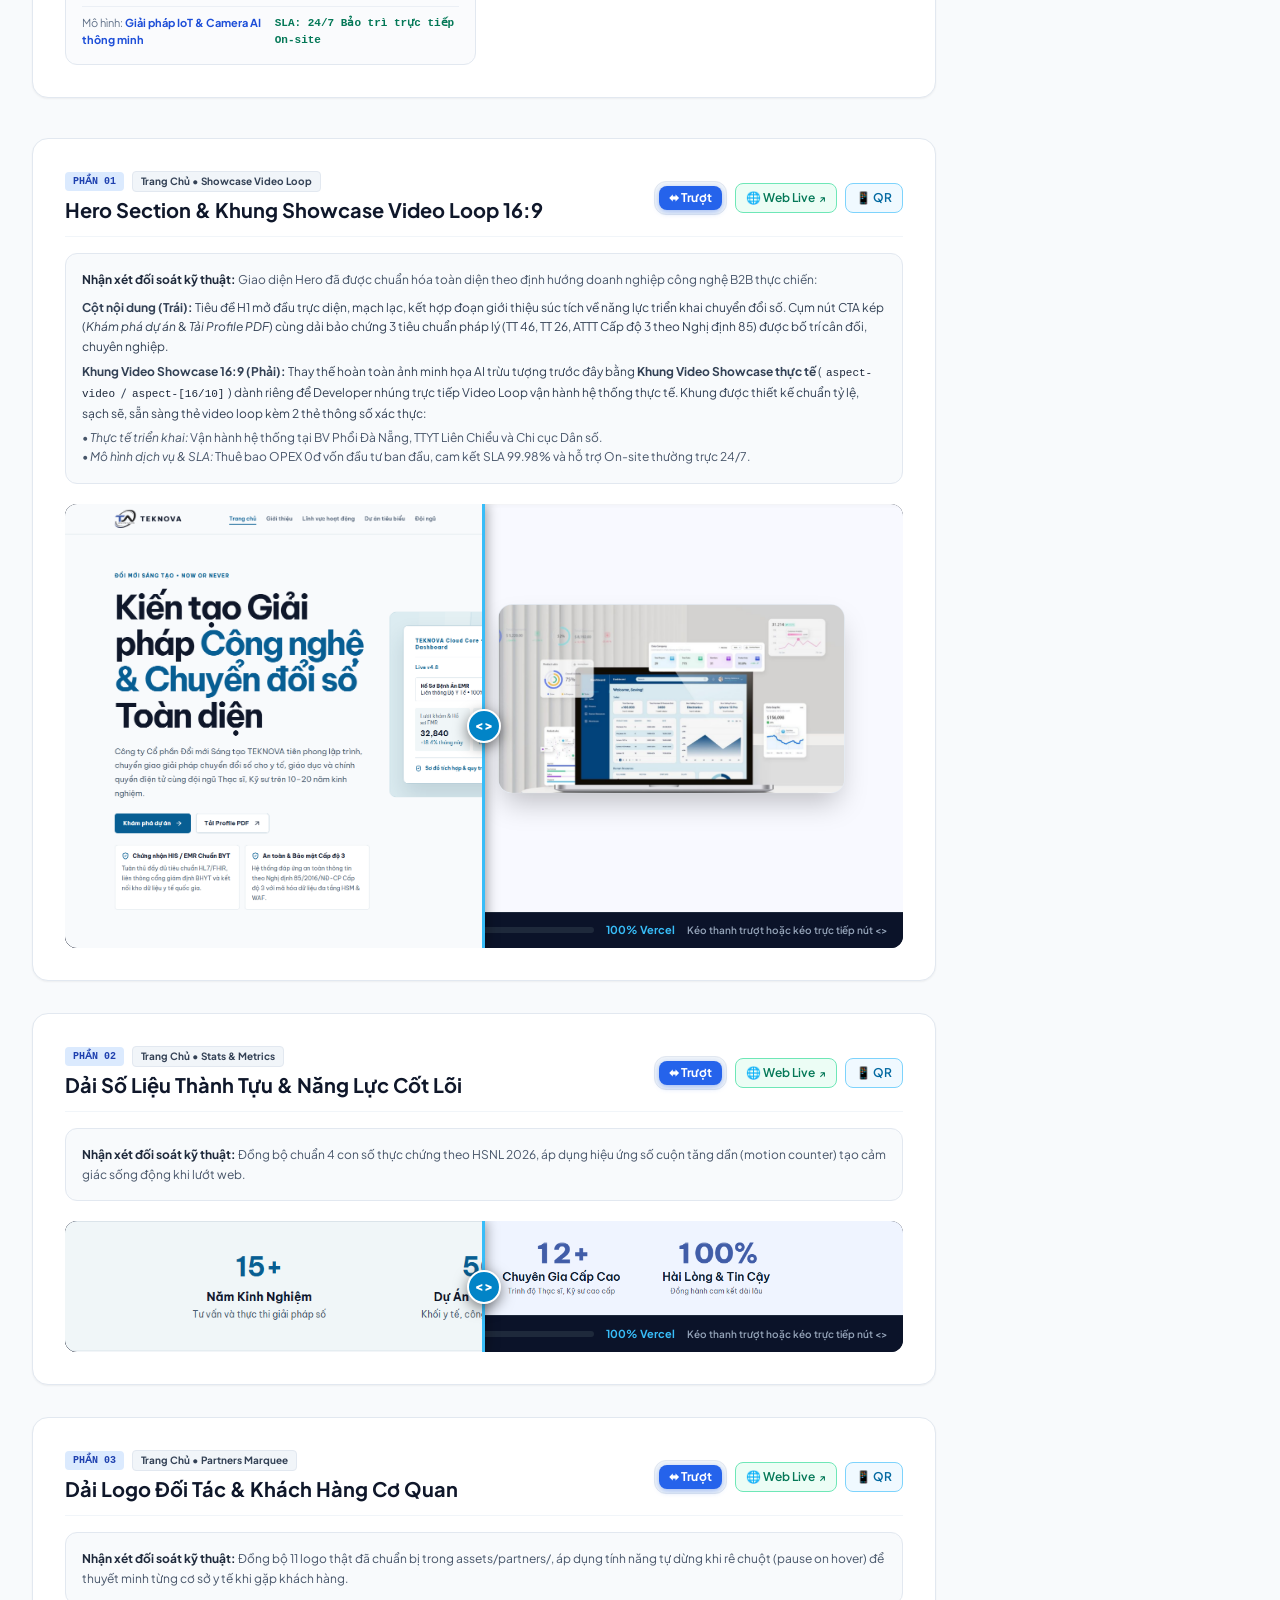
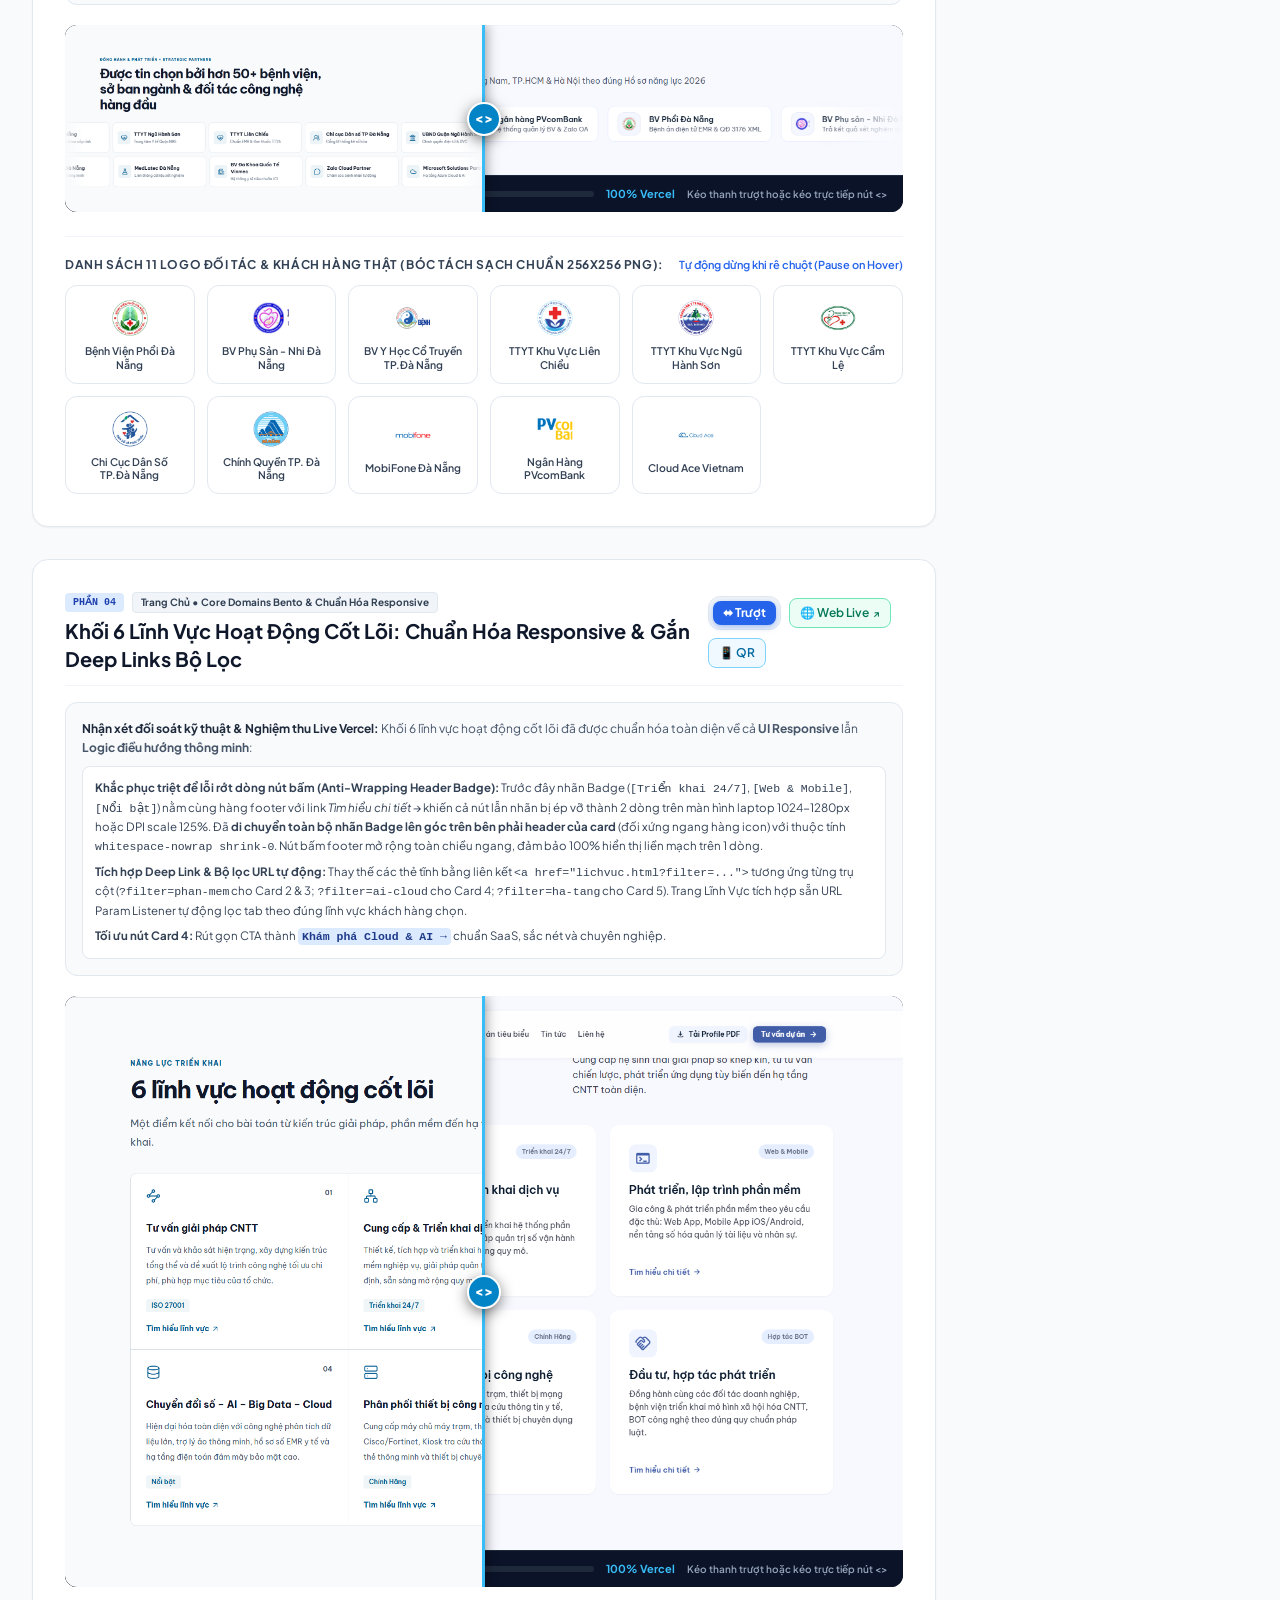
==== commit 852c3fb7: "revert: remove instruction banner and keep original clean report structure" ====
--- a/index.html
+++ b/index.html
@@ -403,42 +403,6 @@
 
       <!-- MAIN CONTENT AREA -->
       <main class="lg:col-span-3 space-y-10">
-
-        <!-- BANNER CHỈ ĐẠO TRIỂN KHAI CỐT LÕI CHO DEV -->
-        <div class="rounded-2xl border-2 border-amber-400 bg-amber-50/90 p-5 shadow-xs transition hover:shadow-md">
-          <div class="flex items-start gap-3.5">
-            <span class="text-3xl shrink-0">⚠️</span>
-            <div class="space-y-2 w-full">
-              <div class="flex items-center gap-2 flex-wrap">
-                <h3 class="text-sm md:text-base font-extrabold uppercase tracking-wide text-amber-950">
-                  Lưu Ý Quan Trọng Dành Cho Dev Khi Triển Khai Website
-                </h3>
-                <span class="px-2.5 py-0.5 rounded-full text-[10px] font-bold bg-amber-200 text-amber-900 border border-amber-300">
-                  Chỉ Thị Thi Công
-                </span>
-              </div>
-              <p class="text-xs md:text-sm text-amber-950 font-medium leading-relaxed">
-                <strong>Định hướng thi công:</strong> Dev chỉ cần tập trung làm <strong>đúng 100% nội dung</strong> (text, số liệu, danh mục đối tác, hồ sơ, nhân sự) và <strong>chuẩn format</strong> (layout, lưới cột, khoảng cách, font chữ, responsive). <strong>Tuyệt đối KHÔNG cần copy các hiệu ứng rườm rà</strong> (không cần SplitText tách chữ từng ký tự, không cần hiệu ứng chuyển động phức tạp hay animation cuộn nặng nề).
-              </p>
-              <div class="grid grid-cols-1 md:grid-cols-2 gap-2.5 pt-1 text-xs">
-                <div class="flex items-start gap-2 bg-white/95 p-3 rounded-xl border border-emerald-200 shadow-2xs">
-                  <span class="text-emerald-600 font-bold text-sm shrink-0">✓</span>
-                  <div>
-                    <strong class="text-emerald-800">Yêu cầu cốt lõi (CẦN LÀM):</strong>
-                    <div class="text-[11px] text-slate-600 mt-0.5">Làm đúng nội dung HSNL 2026, chuẩn layout, hiển thị nội dung tĩnh ngay tức thì khi vào trang, tối ưu mượt mà và responsive trên mọi thiết bị.</div>
-                  </div>
-                </div>
-                <div class="flex items-start gap-2 bg-white/95 p-3 rounded-xl border border-rose-200 shadow-2xs">
-                  <span class="text-rose-600 font-bold text-sm shrink-0">✕</span>
-                  <div>
-                    <strong class="text-rose-800">Hiệu ứng rườm rà (BỎ QUA):</strong>
-                    <div class="text-[11px] text-slate-600 mt-0.5">Không cần sao chép animation tách chữ, parallax trễ cuộn, hoặc chuyển cảnh phức tạp gây nặng máy và dễ làm ẩn nội dung/mất chữ.</div>
-                  </div>
-                </div>
-              </div>
-            </div>
-          </div>
-        </div>
 
         <!-- 1. DỮ LIỆU PHÁP LÝ CHUẨN TỪ HSNL 2026 -->
         <section id="thong-tin-phap-ly" class="filter-section bg-white rounded-2xl p-6 md:p-8 border border-slate-200 shadow-sm" data-scope="legal" data-priority="p0">
@@ -4153,14 +4117,6 @@
             </span>
           </div>
 
-          <!-- Ghi Chú Chỉ Đạo Dev -->
-          <div class="mb-4 p-3.5 rounded-xl bg-amber-50/90 border border-amber-300 text-xs text-amber-950 flex items-start gap-2.5">
-            <span class="text-base shrink-0 mt-0.5">💡</span>
-            <div>
-              <strong>Nguyên tắc triển khai cho dev:</strong> Làm đúng 100% nội dung và chuẩn cấu trúc format layout theo từng đầu việc. <strong>Tuyệt đối không cần mất thời gian copy các hiệu ứng rườm rà</strong> (như tách chữ, delay animation, hiệu ứng cuộn phức tạp) — ưu tiên giao diện sạch, tải tức thì, chuẩn responsive và dễ bảo trì.
-            </div>
-          </div>
-
           <div class="overflow-x-auto rounded-xl border border-slate-200">
             <table class="w-full text-left text-xs border-collapse">
               <thead>
